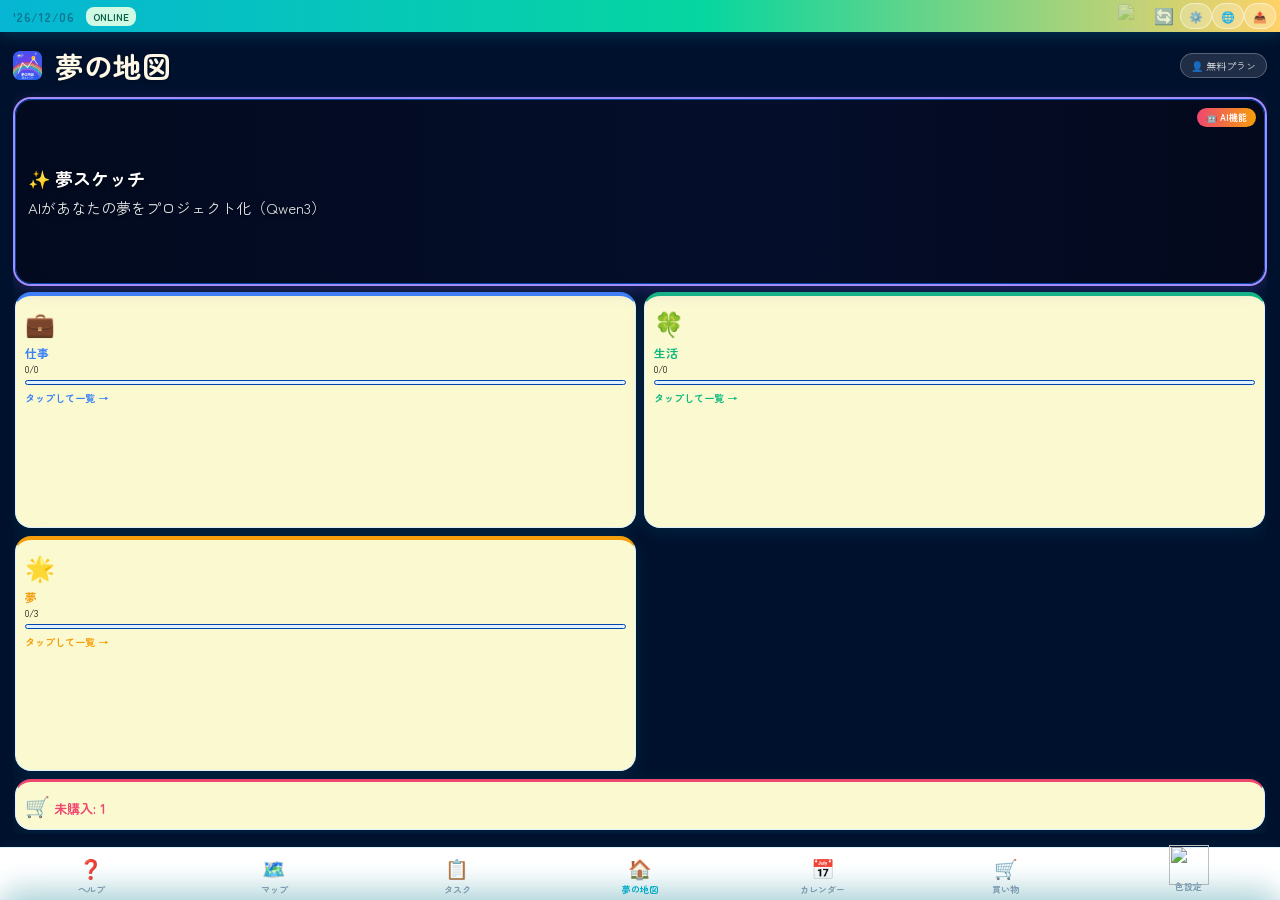
==== index.html @ 833f6352 "fix: モバイルPDF出力の総合修正 1. loadJsPDF: s.onerror=rejectをError付きに修正    → ProgressEvent.messageがundefinedだっ" ====
<!DOCTYPE html>
<html lang="ja">
<head>
<meta charset="UTF-8"/>
<meta name="viewport" content="width=device-width,initial-scale=1.0,viewport-fit=cover"/>
<meta name="theme-color" content="#06B6D4"/>
<meta name="apple-mobile-web-app-capable" content="yes"/>
<meta name="apple-mobile-web-app-status-bar-style" content="black-translucent"/>
<meta name="apple-mobile-web-app-title" content="夢の地図"/>
<meta name="apple-mobile-web-app-status-bar-style" content="black-translucent"/>
<meta name="mobile-web-app-capable" content="yes"/>
<meta name="apple-mobile-web-app-capable" content="yes"/>
<title>夢の地図</title>
<link rel="manifest" href="manifest.json"/>
<link rel="icon" href="data:image/svg+xml,%3Csvg xmlns='http://www.w3.org/2000/svg' viewBox='0 0 100 100'%3E%3Cdefs%3E%3ClinearGradient id='bg' x1='0' y1='0' x2='1' y2='1'%3E%3Cstop offset='0%25' stop-color='%2306B6D4'/%3E%3Cstop offset='50%25' stop-color='%238b5cf6'/%3E%3Cstop offset='100%25' stop-color='%23EF476F'/%3E%3C/linearGradient%3E%3C/defs%3E%3Crect width='100' height='100' rx='22' fill='url(%23bg)'/%3E%3Ctext x='50' y='62' font-size='52' text-anchor='middle'%3E🗺️%3C/text%3E%3C/svg%3E"/>
<link rel="apple-touch-icon" href="icon-192.png"/>
<link rel="preconnect" href="https://fonts.googleapis.com"/>
<link href="https://fonts.googleapis.com/css2?family=Zen+Maru+Gothic:wght@400;500;700&family=Noto+Sans+JP:wght@400;700&family=Noto+Sans:wght@400;700&display=swap" rel="stylesheet"/>
<style>
:root{--sky:#06B6D4;--leaf:#06D6A0;--rose:#EF476F;--ink:#1a1a2e;--gold:#f59e0b;--purple:#8b5cf6;--r:16px;--sh:0 4px 20px rgba(6,182,212,0.12);--st:env(safe-area-inset-top,0px);--sb:env(safe-area-inset-bottom,0px);}
*{box-sizing:border-box;margin:0;padding:0;-webkit-tap-highlight-color:transparent;}
html,body{height:100%;overflow:hidden;}
body{font-family:'Zen Maru Gothic','Noto Sans JP','Noto Sans',sans-serif;background:#00112D;color:var(--ink);}
#app{display:flex;flex-direction:column;height:100dvh;min-height:0;position:relative;}
/* 120%ズーム・APK WebView対応: フォールバック */
@supports not (height: 100dvh){#app{height:100vh;}}

/* ─ Header ─ */
.hdr{background:linear-gradient(90deg,#06B6D4,#06D6A0 55%,#FFD166);padding:calc(var(--st)+8px) 10px 8px;display:flex;align-items:center;gap:6px;box-shadow:0 2px 16px rgba(6,182,212,0.25);flex-shrink:0;z-index:50;}
.hdr-logo{font-size:17px;font-weight:700;color:white;letter-spacing:1px;flex:1;margin-left:10px;}
.hdr-btn{background:rgba(255,255,255,0.25);border:1.5px solid rgba(255,255,255,0.5);color:white;border-radius:18px;padding:4px 8px;font-size:11px;cursor:pointer;font-family:inherit;font-weight:700;}
.hdr-spc{width:36px;flex-shrink:0;}

/* ─ Body / Nav ─ */
.body{flex:1;overflow:hidden;-webkit-overflow-scrolling:touch;padding-bottom:0;min-height:0;position:relative;background:#00112D;}
.sec{transition:transform 0.8s cubic-bezier(0.4,0,0.2,1),opacity 0.8s ease;}
.sec.slide-left{transform:translateX(-100%);opacity:0;pointer-events:none;}
.sec.slide-right{transform:translateX(100%);opacity:0;pointer-events:none;}
.sec.slide-in-left{transform:translateX(100%);opacity:0;}
.sec.slide-in-right{transform:translateX(-100%);opacity:0;}
/* ボトムナビ: flex子要素として配置（fixed不使用） */
.bnav{display:flex;background:white;border-top:1.5px solid #e0f2fe;padding-bottom:var(--sb);flex-shrink:0;box-shadow:0 -2px 12px rgba(6,182,212,0.08);z-index:100;position:relative;pointer-events:auto;}
.nb{flex:1;display:flex;flex-direction:column;align-items:center;padding:6px 2px 4px;gap:2px;background:none;border:none;cursor:pointer;font-family:inherit;color:#94a3b8;font-size:9px;font-weight:600;-webkit-tap-highlight-color:rgba(6,182,212,0.15);touch-action:manipulation;}
.nb .ico{font-size:19px;} .nb.active{color:#06B6D4;}

/* ─ Sections ─ */
.sec{padding:13px;display:block;position:absolute;top:0;left:0;right:0;bottom:0;opacity:0;pointer-events:none;transform:translateX(100%);transition:transform 0.4s ease,opacity 0.4s ease;overflow-y:auto;-webkit-overflow-scrolling:touch;box-sizing:border-box;background:transparent;} .sec.active{opacity:1;pointer-events:auto;transform:translateX(0);}
#sec-home{overflow-x:hidden;overflow-y:hidden;display:flex;flex-direction:column;}
.sec-t{font-size:16px;font-weight:700;color:#FFF8E7;margin-bottom:3px;display:flex;align-items:center;gap:7px;text-shadow:0 1px 3px rgba(0,0,0,0.3);}

/* ─ Cards / Inputs / Buttons ─ */
.card{background:#fbf8d0;border-radius:var(--r);box-shadow:var(--sh);padding:12px;border:1.5px solid #e0f2fe;margin-bottom:11px;}
.ct{font-size:12px;font-weight:700;color:#0e7490;margin-bottom:8px;display:flex;align-items:center;justify-content:space-between;gap:5px;}
.inp{width:100%;border:1.5px solid #bae6fd;border-radius:10px;padding:10px 12px;font-family:inherit;font-size:14px;color:var(--ink);background:#faf8d0;outline:none;transition:border .2s;-webkit-appearance:none;}
.inp:focus{border-color:var(--sky);}
.btn{border:none;border-radius:10px;padding:10px 13px;font-family:inherit;font-size:13px;font-weight:700;cursor:pointer;display:inline-flex;align-items:center;justify-content:center;gap:5px;transition:all .2s;}
.bp{background:linear-gradient(90deg,#06B6D4,#06D6A0);color:white;} .bp:active{opacity:.82;transform:scale(.97);}
.bg{background:#f1f5f9;color:#64748b;} .bd{background:#fee2e2;color:#ef4444;}
.bpu{background:linear-gradient(135deg,#8b5cf6,#ec4899);color:white;}
.bs{padding:6px 10px;font-size:11px;border-radius:8px;} .bw{width:100%;}
.bic{background:none;border:1.5px solid #bae6fd;border-radius:7px;padding:3px 6px;cursor:pointer;font-size:13px;font-family:inherit;}

/* ─ Mic ─ */
.mic{background:linear-gradient(135deg,#EF476F,#f59e0b);color:white;border:none;border-radius:50%;width:41px;height:41px;font-size:18px;cursor:pointer;display:flex;align-items:center;justify-content:center;box-shadow:0 2px 10px rgba(239,71,111,0.3);flex-shrink:0;}
.mic.on{animation:pmic .7s infinite,micring 1.2s infinite;}
@keyframes pmic{0%,100%{transform:scale(1)}50%{transform:scale(1.12)}}
@keyframes micring{0%{box-shadow:0 0 0 0 rgba(239,71,111,0.5)}70%{box-shadow:0 0 0 12px rgba(239,71,111,0)}100%{box-shadow:0 0 0 0 rgba(239,71,111,0)}}
@keyframes iaMicShake{0%{transform:rotate(0deg) scale(1)}15%{transform:rotate(-12deg) scale(1.1)}30%{transform:rotate(10deg) scale(1.15)}45%{transform:rotate(-8deg) scale(1.1)}60%{transform:rotate(6deg) scale(1.05)}75%{transform:rotate(-4deg) scale(1.02)}100%{transform:rotate(0deg) scale(1)}}
.ia-mic-on{animation:iaMicShake 0.6s ease-in-out infinite;}
.vh{font-size:10px;color:var(--rose);font-weight:600;margin-top:3px;min-height:14px;}

/* ─ Pills / Task items ─ */
.pill{display:inline-flex;align-items:center;gap:3px;padding:4px 9px;border-radius:18px;font-size:11px;font-weight:700;cursor:pointer;border:2px solid transparent;font-family:inherit;transition:border-color .2s;}
.ti{display:flex;align-items:center;gap:8px;padding:9px 10px;border-radius:11px;margin-bottom:5px;border:1.5px solid transparent;background:#faf8d0;cursor:pointer;}
.ti.di{opacity:.5;} .ti:active{background:#e0f7fa;}
.chk{width:20px;height:20px;border-radius:50%;border:2px solid transparent;background:transparent;display:none;font-size:0;flex-shrink:0;cursor:pointer;transition:all .2s;}
.chk.dn{display:none;}
.tl{flex:1;font-size:13px;} .tl.dn{text-decoration:line-through;color:#9ca3af;}
.tbg{font-size:9px;padding:2px 6px;border-radius:6px;font-weight:700;flex-shrink:0;}
.ch{margin-left:18px;border-left:2px dashed #bae6fd;padding-left:6px;}
.pb{height:5px;background:#e0f2fe;border-radius:3px;overflow:hidden;margin-top:4px;border:0.1px solid #0047AB;box-sizing:border-box;width:100%;}

.pf{height:100%;background:linear-gradient(90deg,#06B6D4,#06D6A0);border-radius:3px;transition:width .5s;}

/* ─ Shopping ─ */
.si{display:flex;align-items:center;gap:8px;padding:7px 0;border-bottom:1px solid #f0f9ff;} .si:last-child{border-bottom:none;}
.sd{text-decoration:line-through;color:#9ca3af;}
.sl{text-decoration:none;font-size:12px;padding:3px 7px;border-radius:7px;border:1.5px solid #bae6fd;color:#06B6D4;background:#f0f9ff;flex-shrink:0;}
.sugg-l{display:flex;flex-wrap:wrap;gap:5px;margin-top:6px;}
.sg{background:#e0f7fa;border:1.5px solid #bae6fd;border-radius:18px;padding:4px 9px;font-size:11px;cursor:pointer;color:#0e7490;font-family:inherit;font-weight:600;}
.sg:active{background:var(--sky);color:white;}

/* ─ Calendar ─ */
.cal-hdr{display:flex;align-items:center;gap:9px;margin-bottom:9px;}
.cal-ml{flex:1;text-align:center;font-weight:700;font-size:15px;color:#0e7490;}
.cal-nv{background:transparent;border:none;border-radius:7px;width:30px;height:30px;font-size:14px;cursor:pointer;}
.cal-wd-r{display:grid;grid-template-columns:repeat(7,1fr);gap:2px;margin-bottom:2px;}
.cal-wd{text-align:center;font-size:10px;font-weight:700;color:#64748b;padding:2px 0;}
.cal-gr{display:grid;grid-template-columns:repeat(7,minmax(0,1fr));gap:2px;}
.cal-c{border-radius:6px;padding:3px 2px;min-height:48px;background:#faf8d0;border:1px solid #4a8fc8;font-size:9px;min-width:0;overflow:hidden;box-sizing:border-box;}
.cal-c.td{border-color:var(--sky);background:#e0f7fa;} .cal-c.ot{opacity:.35;}
.cal-n{font-weight:700;color:#0e7490;margin-bottom:1px;font-size:10px;}
.cal-d{border-radius:3px;padding:1px 2px;font-size:8px;margin-bottom:1px;white-space:nowrap;overflow:hidden;text-overflow:ellipsis;color:white;cursor:pointer;}

/* ─ Home dashboard ─ */
.home-cat-grid{display:grid;grid-template-columns:1fr 1fr;gap:8px;margin-bottom:8px;padding-top:8px;flex:1;min-height:0;}
.home-cat-card{background:#fbf9d0;border-radius:var(--r);box-shadow:var(--sh);padding:9px;border:1.5px solid #e0f2fe;cursor:pointer;transition:all .2s;background-image:url('momishibo.png');background-repeat:no-repeat;background-size:cover;background-position:center center;min-height:0;box-sizing:border-box;overflow:hidden;}
.home-cat-card:active{transform:scale(.97);}
.dream-sketch-card{background:linear-gradient(135deg,#0f172a,#1e1b4b 50%,#0f172a);border:1.5px solid #0047AB;box-shadow:0 0 0 2px #a78bfa,0 4px 18px rgba(139,92,246,0.3);overflow:hidden;position:relative;text-align:left;box-sizing:border-box;grid-column:1/-1;border-radius:var(--r);padding:9px 12px;cursor:pointer;background-image:url('home_AI.png');background-repeat:no-repeat;background-size:100% auto;background-position:center center;min-height:0;}
.dream-sketch-card::before{content:'';position:absolute;inset:0;background:linear-gradient(to right,rgba(5,5,20,0.55) 0%,rgba(10,10,40,0.45) 60%,rgba(5,5,20,0.7) 100%);pointer-events:none;z-index:0;border-radius:var(--r);}
.dream-sketch-badge{position:absolute;top:8px;right:8px;background:linear-gradient(90deg,#EF476F,#f59e0b);color:white;font-size:9px;font-weight:700;padding:3px 9px;border-radius:10px;z-index:2;white-space:nowrap;}

/* ─ Float panels ─ */
.fov{position:fixed;inset:0;z-index:140;background:rgba(0,0,0,0.25);display:none;pointer-events:none;} .fov.open{display:block;pointer-events:auto;}
.fpanel{position:fixed;left:0;right:0;bottom:0;z-index:150;background:white;border-radius:20px 20px 0 0;box-shadow:0 -8px 30px rgba(0,0,0,0.15);max-height:67vh;height:67vh;overflow-y:auto;transform:translateY(100%);transition:transform .3s cubic-bezier(.4,0,.2,1);padding-bottom:var(--sb);pointer-events:none;}
.fpanel.open{transform:translateY(0);pointer-events:auto;}
.fhandle{width:40px;height:4px;background:#e0f2fe;border-radius:2px;margin:10px auto 12px;}
.fhdr{padding:0 14px 10px;display:flex;align-items:center;gap:8px;border-bottom:1px solid #f0f9ff;margin-bottom:8px;}
.fbody{padding:0 14px 14px;}
.fti{display:flex;align-items:center;gap:9px;padding:9px 10px;border-radius:10px;margin-bottom:5px;background:#faf8d0;cursor:pointer;}
.fti:active{background:#e0f7fa;}

/* ─ Mindmap ─ */
.mm-proj-card{background:#fbf9d0;border-radius:14px;box-shadow:var(--sh);padding:13px;border:1.5px solid #e0f2fe;margin-bottom:10px;display:flex;align-items:center;gap:12px;}
.mm-proj-icon{font-size:26px;flex-shrink:0;}
.mm-proj-info{flex:1;min-width:0;}
.mm-proj-title{font-size:13px;font-weight:700;color:#0e7490;overflow:hidden;text-overflow:ellipsis;white-space:nowrap;}
.mm-proj-sub{font-size:10px;color:#64748b;margin-top:2px;}
/* 並び替えハンドル */
.mm-drag-handle{font-size:18px;color:#94a3b8;cursor:grab;flex-shrink:0;padding:4px;touch-action:none;}
.mm-drag-handle:active{cursor:grabbing;}
.mm-proj-card.drag-over{border:2px dashed #06B6D4;background:#e0f7fa;}
/* 達成フォルダ */
.mm-archive-section{background:linear-gradient(135deg,#f0fdf4,#ecfdf5);border:1.5px solid #6ee7b7;border-radius:14px;padding:13px;margin-bottom:10px;}
.mm-archive-title{font-size:13px;font-weight:700;color:#065f46;display:flex;align-items:center;gap:8px;cursor:pointer;margin-bottom:0;}
.mm-archive-list{margin-top:10px;}
.mm-archive-item{display:flex;align-items:center;gap:10px;padding:9px 10px;background:white;border-radius:10px;margin-bottom:6px;border:1px solid #a7f3d0;}
/* マインドマップ フローティングキャンバス */
#mm-float-panel{display:none !important;}
#mm-float-panel.open{display:flex !important;}

/* ─ AI (Dream Sketch) ─ */
.dream-chat{display:flex;flex-direction:column;gap:10px;padding:10px 0;}
.dream-bubble{max-width:85%;padding:10px 13px;border-radius:16px;font-size:13px;line-height:1.6;}
.dream-bubble.ai{background:linear-gradient(135deg,#e0f7fa,#f0f9ff);color:#0e7490;align-self:flex-start;border:1.5px solid #bae6fd;}
.dream-bubble.user{background:linear-gradient(135deg,#8b5cf6,#06B6D4);color:white;align-self:flex-end;}
.dream-typing{display:flex;gap:4px;padding:8px 12px;background:#f0f9ff;border-radius:16px;width:fit-content;}
.dream-dot{width:6px;height:6px;border-radius:50%;background:#06B6D4;animation:dt .8s infinite;}
.dream-dot:nth-child(2){animation-delay:.15s;} .dream-dot:nth-child(3){animation-delay:.3s;}
@keyframes dt{0%,80%,100%{transform:scale(.8);opacity:.5}40%{transform:scale(1.1);opacity:1}}
.dream-choice-grid{display:grid;grid-template-columns:1fr 1fr;gap:7px;margin-top:8px;}
.dream-choice{background:white;border:1.5px solid #bae6fd;border-radius:10px;padding:9px 10px;cursor:pointer;font-size:12px;font-family:inherit;color:#0e7490;font-weight:600;text-align:left;}
.dream-register-btn{background:linear-gradient(135deg,#8b5cf6,#ec4899);color:white;border:none;border-radius:12px;padding:12px;width:100%;font-family:inherit;font-size:14px;font-weight:700;cursor:pointer;margin-top:10px;}

/* ─ Modal ─ */
.ov{position:fixed;inset:0;background:rgba(0,0,0,0.4);z-index:200;display:flex;align-items:flex-end;backdrop-filter:blur(4px);pointer-events:auto;}
.mo{background:white;border-radius:20px 20px 0 0;padding:17px 17px calc(17px + var(--sb));width:100%;max-height:92vh;overflow-y:auto;}
.mot{font-size:15px;font-weight:700;color:#0e7490;margin-bottom:11px;}
.mos{font-size:11px;color:#64748b;margin-bottom:7px;}

/* ─ Cat manager ─ */
.cmi{display:flex;align-items:center;gap:7px;padding:7px 8px;border-radius:9px;background:#faf8d0;border:1.5px solid #e0f2fe;margin-bottom:5px;}
.eg{display:flex;flex-wrap:wrap;gap:4px;margin-top:5px;}
.eo{font-size:18px;cursor:pointer;padding:3px;border-radius:6px;border:2px solid transparent;}
.eo.s{background:#e0f7fa;border-color:#06B6D4;}
.cg{display:flex;flex-wrap:wrap;gap:5px;margin-top:5px;}
.co{width:20px;height:20px;border-radius:50%;cursor:pointer;border:3px solid transparent;transition:all .15s;}
.co.s{border-color:#1a1a2e;transform:scale(1.2);}
.lbs{font-size:11px;color:#64748b;margin-top:5px;margin-bottom:2px;}
.fb{font-size:10px;color:#94a3b8;background:#f0f9ff;padding:2px 6px;border-radius:6px;}
.eb{background:#f0f9ff;border-radius:10px;padding:10px;margin-bottom:6px;margin-left:6px;border:1.5px solid #bae6fd;}
.ab{background:#faf8d0;border-radius:12px;padding:12px;border:1.5px dashed #bae6fd;margin-bottom:12px;}

/* ─ Help / Lang / Transfer ─ */
.help-card{background:white;border-radius:13px;padding:12px;margin-bottom:8px;border:1.5px solid #e0f2fe;box-shadow:var(--sh);}
.help-q{font-weight:700;color:#0e7490;font-size:13px;cursor:pointer;display:flex;justify-content:space-between;align-items:center;gap:8px;}
.help-a{font-size:12px;color:#334155;line-height:1.7;margin-top:7px;display:none;white-space:pre-wrap;}
.help-a.open{display:block;}
.lang-grid{display:grid;grid-template-columns:1fr 1fr;gap:6px;}
.lang-btn{padding:8px;border-radius:9px;border:1.5px solid #e0f2fe;background:#faf8d0;cursor:pointer;font-family:inherit;font-size:11px;font-weight:700;text-align:center;}
.lang-btn.active{background:#e0f7fa;border-color:#06B6D4;color:#0e7490;}
.xfer-section{background:#faf8d0;border:1.5px dashed #bae6fd;border-radius:11px;padding:13px;margin-bottom:11px;}

/* ─ Inner AI ─ */
.inner-ai-card{background:linear-gradient(135deg,#0f172a,#1e1b4b 50%,#0f172a);border:1.5px solid #0047AB;border-radius:var(--r);box-shadow:0 4px 20px rgba(139,92,246,0.2);padding:16px 18px;margin-top:12px;cursor:pointer;position:relative;overflow:hidden;transition:all .2s;background-image:url('home_AI.png');background-repeat:no-repeat;background-size:100% auto;background-position:center center;}
.inner-ai-card::before{content:'';position:absolute;inset:0;background:linear-gradient(to right,rgba(10,10,30,0.15) 0%,rgba(15,18,42,0.4) 50%,rgba(15,23,42,0.75) 80%);pointer-events:none;}
.inner-ai-card::after{content:'';position:absolute;top:-40px;right:-40px;width:130px;height:130px;background:radial-gradient(circle,rgba(167,139,250,0.15),transparent 70%);border-radius:50%;pointer-events:none;}
.inner-ai-card:active{transform:scale(.98);}
.inner-ai-card .ia-label{font-size:10px;font-weight:700;letter-spacing:1.5px;color:#a78bfa;text-transform:uppercase;margin-bottom:6px;position:relative;z-index:1;}
.inner-ai-card .ia-title{font-size:16px;font-weight:700;color:#e2e8f0;margin-bottom:4px;position:relative;z-index:1;}
.inner-ai-card .ia-sub{font-size:12px;color:#ffffff;line-height:1.5;position:relative;z-index:1;}
.inner-ai-card .ia-arrow{position:absolute;right:16px;top:50%;transform:translateY(-50%);font-size:20px;color:#7c3aed;opacity:.7;z-index:1;}
/* Inner AI セクション */
.inner-ai-sec{display:flex;flex-direction:column;height:100%;}
.inner-ai-msgs{flex:1;overflow-y:auto;padding:4px 0 12px;display:flex;flex-direction:column;gap:10px;}
.ia-msg{max-width:82%;padding:10px 13px;border-radius:16px;font-size:13px;line-height:1.6;}
.ia-msg.ai{background:#1e1b4b;color:#e2e8f0;border-bottom-left-radius:4px;align-self:flex-start;}
.ia-msg.user{background:linear-gradient(135deg,#7c3aed,#6d28d9);color:white;border-bottom-right-radius:4px;align-self:flex-end;}
.ia-typing{display:flex;gap:4px;align-items:center;padding:10px 13px;background:#1e1b4b;border-radius:16px;border-bottom-left-radius:4px;width:fit-content;}
.ia-dot{width:6px;height:6px;background:#a78bfa;border-radius:50%;animation:dt .8s ease-in-out infinite;}
.ia-dot:nth-child(2){animation-delay:.16s;} .ia-dot:nth-child(3){animation-delay:.32s;}
.ia-input-row{display:flex;gap:8px;align-items:flex-end;margin-top:8px;}
.ia-textarea{flex:1;background:#1e1b4b;color:#e2e8f0;border:1.5px solid #4c1d95;border-radius:12px;padding:10px 12px;font-size:13px;font-family:inherit;resize:none;min-height:42px;max-height:100px;outline:none;}
.ia-textarea::placeholder{color:#64748b;}
.ia-send{background:linear-gradient(135deg,#7c3aed,#6d28d9);color:white;border:none;border-radius:12px;padding:10px 14px;font-size:17px;cursor:pointer;flex-shrink:0;}
.ia-send:disabled{opacity:.4;cursor:default;}

/* ─ Misc ─ */
.row{display:flex;gap:6px;align-items:center;} .mt8{margin-top:8px;} .lbl{font-size:11px;color:#64748b;margin:5px 0 2px;}
.emp{text-align:center;padding:24px 14px;color:#9ca3af;} .emp-e{font-size:36px;margin-bottom:7px;}
</style>
</head>
<body>
<div id="app">
  <header class="hdr">
    <span id="hdr-date" style="font-size:12px;font-weight:700;color:#0e7490;letter-spacing:0.5px"></span>
    <span id="hdr-status" style="font-size:10px;font-weight:700;padding:2px 7px;border-radius:8px;background:#d1fae5;color:#065f46;margin-left:6px">ONLINE</span>
    <div style="margin-left:auto;display:flex;align-items:center;padding-right:4px">
      <button id="pdf-hdr-btn" onclick="openPdfFloat()" title="PDF" style="background:none;border:none;cursor:pointer;padding:2px 4px;opacity:0.3;pointer-events:none;transition:opacity .2s;display:flex;align-items:center;justify-content:center;" aria-label="PDF">
        <img src="pdf-icon.jpg" style="width:28px;height:28px;object-fit:contain;display:block;">
      </button>
      <button onclick="location.reload(true)" title="更新" style="background:none;border:none;font-size:16px;cursor:pointer;padding:4px 6px;color:rgba(255,255,255,0.7);transition:transform .3s;" onmousedown="this.style.transform='rotate(180deg)'" onmouseup="this.style.transform=''" ontouchstart="this.style.transform='rotate(180deg)'" ontouchend="this.style.transform=''">🔄</button>
      <button class="hdr-btn" onclick="openCatManager()">⚙️</button>
      <button class="hdr-btn" onclick="switchSec('lang')">🌐</button>
      <button class="hdr-btn" onclick="switchSec('transfer')">📤</button>
    </div>
  </header>

  <!-- PDFフロート -->
  <div id="pdf-float" style="display:none;position:fixed;top:52px;right:10px;z-index:300;background:#fff;border-radius:14px;box-shadow:0 4px 24px rgba(0,0,0,0.18);border:1.5px solid #e0f2fe;padding:14px;min-width:200px;">
    <div style="font-size:12px;font-weight:700;color:#0e7490;margin-bottom:10px;display:flex;align-items:center;gap:6px;">📄 PDF</div>
    <button onclick="closePdfFloat();exportMapPDF();" style="width:100%;background:linear-gradient(135deg,#0891b2,#0e7490);color:#fff;border:none;border-radius:10px;padding:10px;font-size:13px;font-weight:700;cursor:pointer;margin-bottom:8px;display:flex;align-items:center;justify-content:center;gap:6px;">📄 <span id="pdf-float-export-lbl">PDF出力</span></button>
    <button onclick="closePdfFloat();importMapPDF();" id="pdf-float-import-btn" style="width:100%;background:#ede9fe;color:#7c3aed;border:1.5px solid #c4b5fd;border-radius:10px;padding:10px;font-size:13px;font-weight:700;cursor:pointer;display:flex;align-items:center;justify-content:center;gap:6px;">📥 <span id="pdf-float-import-lbl">PDFインポート ✨</span></button>
    <input type="file" id="pdf-import-input" accept=".pdf" style="display:none" onchange="onPdfImportSelected(this)">
  </div>
  <!-- PDFフロート背景タップで閉じる -->
  <div id="pdf-float-bg" onclick="closePdfFloat()" style="display:none;position:fixed;inset:0;z-index:299;"></div>

  <div class="body">
    <!-- HOME -->
    <div class="sec active" id="sec-home">
      <div class="sec-t" style="font-size:180%;align-items:center;color:#FFF8E7">
        <img src="icon-192.png" style="width:1em;height:1em;border-radius:22%;vertical-align:middle;margin-right:6px">
        <span id="t-home">夢の地図</span>
        <button id="header-login-btn" onclick="switchSec('help')" style="margin-left:auto;background:rgba(255,255,255,0.12);border:1px solid rgba(255,255,255,0.25);border-radius:20px;color:rgba(255,255,255,0.85);font-size:10px;padding:4px 10px;cursor:pointer;font-family:inherit;white-space:nowrap;flex-shrink:0;">👤 <span id="header-login-lbl">ログイン</span></button>
      </div>
      <div id="home-cnt" style="flex:1;display:flex;flex-direction:column;min-height:0;overflow-y:auto;overflow-x:hidden;padding:2px 2px 4px;"></div>
    </div>

    <!-- TASKS -->
    <div class="sec" id="sec-tasks">
      <div class="sec-t"><span>📋</span><span id="t-tasks">タスク</span></div>
      <div class="card">
        <div class="ct">✨ <span id="t-newtask">新しいタスク</span></div>
        <div class="row"><input class="inp" id="new-task-inp" style="flex:1"/><button class="mic" id="mic-task">🎤</button></div>
        <div class="vh" id="vh-task"></div>
        <div style="display:grid;grid-template-columns:1fr 1fr;gap:6px;margin-top:6px">
          <div><div class="lbl" id="lbl-new-due">📅 <span id="lbl-due-text">期限日</span></div><input class="inp" type="date" id="new-task-due" style="font-size:11px;padding:7px 8px"/></div>
          <div><div class="lbl" id="lbl-new-rep">🔁 <span id="lbl-rep-text">繰り返し</span></div><select class="inp" id="new-task-rep" style="font-size:11px;padding:7px 8px"><option value="none" id="opt-rep-none">繰り返しなし</option><option value="daily" id="opt-rep-daily">毎日</option><option value="weekly" id="opt-rep-weekly">毎週</option><option value="monthly" id="opt-rep-monthly">毎月</option><option value="yearly" id="opt-rep-yearly">毎年</option></select></div>
        </div>
        <div id="cat-new-row" class="mt8" style="display:flex;flex-wrap:wrap;gap:4px"></div>
        <button class="btn bp bw mt8" id="add-task-btn">＋ <span id="t-addtask">タスク追加</span></button>
        <button class="btn mt8" id="ai-task-btn" onclick="onAiTaskBtnClick()" style="background:linear-gradient(135deg,#7c3aed,#6d28d9);color:#fff;border:none;width:100%;margin-top:6px;display:flex;align-items:center;justify-content:center;gap:6px;font-size:12px;padding:9px;opacity:0.4;pointer-events:none;">
          <span>🤖</span><span id="ai-task-btn-lbl">AIに手伝ってもらう</span><span id="ai-task-btn-count" style="background:rgba(255,255,255,0.2);border-radius:20px;padding:1px 8px;font-size:11px;font-weight:700;">5/5</span>
        </button>
      </div>
      <div class="card" style="padding:8px 11px"><div id="filter-row" style="display:flex;flex-wrap:wrap;gap:4px"></div></div>
      <div class="card">
        <div style="font-size:13px;font-weight:700;color:#0e7490;margin-bottom:10px;display:flex;align-items:center;gap:6px;">📋 <span id="t-task-list-label">タスク一覧</span></div>
        <div id="task-list"></div>
      </div>
    </div>

    <!-- MAP (プロジェクト一覧) -->
    <div class="sec" id="sec-map">
      <div class="sec-t"><span>🌐</span><span id="t-map">マインドマップ</span></div>
      <div id="mm-list-area"></div>
    </div>

    <!-- SHOPPING -->
    <div class="sec" id="sec-shop">
      <div class="sec-t"><span>🛒</span><span id="t-shop">お買い物</span></div>
      <div id="shop-cnt"></div>
    </div>

    <!-- CALENDAR -->
    <div class="sec" id="sec-cal">
      <div class="sec-t"><span>📅</span><span id="t-cal">カレンダー</span></div>
      <div class="card">
        <div class="cal-hdr"><button class="cal-nv" id="cal-prev">◀</button><div class="cal-ml" id="cal-lbl"></div><button class="cal-nv" id="cal-next">▶</button></div>
        <div class="cal-wd-r"><div class="cal-wd" style="color:#ef4444" id="wd0">日</div><div class="cal-wd" id="wd1">月</div><div class="cal-wd" id="wd2">火</div><div class="cal-wd" id="wd3">水</div><div class="cal-wd" id="wd4">木</div><div class="cal-wd" id="wd5">金</div><div class="cal-wd" style="color:#3b82f6" id="wd6">土</div></div>
        <div class="cal-gr" id="cal-grid"></div>
      </div>
    </div>

    <!-- HELP -->
    <div class="sec" id="sec-help"><div class="sec-t"><span>❓</span><span id="t-help">ヘルプ</span></div><div id="help-content"></div></div>

    <!-- TRANSFER -->
    <div class="sec" id="sec-transfer">
      <div class="sec-t"><span>📤</span><span id="t-transfer">データ転送</span></div>
      <div class="xfer-section"><div class="ct" id="t-export-title">💾 夢の地図データバックアップ</div><p style="font-size:12px;color:#64748b;margin-bottom:9px" id="t-export-desc">全データをファイルに保存してバックアップできます。</p><button class="btn bp bw" onclick="doExport()" id="t-export-btn">📁 バックアップ保存</button></div>
      <div class="xfer-section"><div class="ct" id="t-import-title">🔄 夢の地図データ復元</div><p style="font-size:12px;color:#64748b;margin-bottom:9px" id="t-import-desc">バックアップファイルを選択してデータを復元します。</p><input type="file" id="import-file" accept=".yume,.json" style="display:none" onchange="doImport(this)"/><button class="btn bp bw" onclick="document.getElementById('import-file').click()" id="t-import-btn">📂 復元ファイルを選択</button><div id="import-msg" style="font-size:12px;margin-top:8px;color:#10b981"></div></div>
    </div>

    <!-- LANG -->
    <div class="sec" id="sec-detail"><div id="sec-detail-body" style="padding-bottom:20px"></div></div>
    <div class="sec" id="sec-lang"><div class="sec-t"><span>🌐</span><span id="t-lang">言語設定</span></div><div class="card"><div class="ct" id="t-lang-select">言語を選択してください</div><div class="lang-grid" id="lang-grid"></div></div></div>
  </div>

  <nav class="bnav">
    <button class="nb" id="nb-help-btn" onclick="switchSec('help')"><span class="ico">❓</span><span id="nb-help-lbl">ヘルプ</span></button>
    <button class="nb" data-s="map"><span class="ico">🗺️</span><span id="nb-map">マップ</span></button>
    <button class="nb" data-s="tasks"><span class="ico">📋</span><span id="nb-tasks">タスク</span></button>
    <button class="nb active" data-s="home"><span class="ico">🏠</span><span id="nb-home">夢の地図</span></button>
    <button class="nb" data-s="cal"><span class="ico">📅</span><span id="nb-cal">カレンダー</span></button>
    <button class="nb" data-s="shop"><span class="ico">🛒</span><span id="nb-shop">買い物</span></button>
    <button class="nb" id="nb-innerai" onclick="openInnerAI()" style="position:relative;gap:0;padding:6.5px 2px 4px;"><span class="ico" style="display:flex;align-items:center;justify-content:center;"><img src="palette.png" style="width:40px;height:40px;object-fit:contain;margin-top:-10px;"></span><span id="nb-color-lbl" style="position:absolute;bottom:7px;left:0;right:0;text-align:center;font-size:9px;font-weight:600;">色設定</span></button>
  </nav>
</div>

<!-- フローティングパネル（カテゴリ一覧） -->
<div class="fov" id="float-overlay" onclick="closeFloat()"></div>
<div class="fpanel" id="float-panel"><div class="fhandle"></div><div class="fhdr" id="float-header"></div><div class="fbody" id="float-body"></div></div>

<!-- タスク詳細フローティング -->
<div class="fov" id="task-float-overlay" onclick="closeTaskFloat()"></div>
<div class="fpanel" id="task-float-panel" style="box-shadow:0 -8px 32px rgba(6,182,212,0.25);border-top:3px solid #06B6D4;">
  <div class="fhandle" style="background:#06B6D4;width:60px;height:5px;margin:10px auto 8px;border-radius:3px;"></div>
  <div style="padding:0 14px 10px;display:flex;align-items:center;justify-content:space-between;border-bottom:2px solid #e0f2fe;margin-bottom:8px;background:linear-gradient(90deg,#f0fdff,#fff);">
    <span style="font-size:16px;font-weight:700;color:#0e7490">📋 タスク詳細</span>
    <button class="bic" onclick="closeTaskFloat()">✕</button>
  </div>
  <div style="padding:0 14px 24px;overflow-y:auto;max-height:82vh" id="task-float-body"></div>
</div>

<!-- マインドマップ フローティングキャンバス -->
<!-- INNER AI オーバーレイ -->
<div id="inner-ai-overlay" style="display:none;position:fixed;inset:0;z-index:400;flex-direction:column;overflow:hidden;transition:background 0.8s ease;">
  <!-- ヘッダー -->
  <div style="display:flex;align-items:center;padding:14px 16px 10px;flex-shrink:0;position:relative;z-index:1;">
    <div style="flex:1;">
      <div id="ia-lbl-inner" style="font-size:10px;letter-spacing:3px;color:rgba(255,255,255,0.4);font-weight:600;text-transform:uppercase;">Wallpaper</div>
      <div id="ia-lbl-title" style="font-size:17px;font-weight:700;color:rgba(255,255,255,0.85);margin-top:1px;">壁紙の色設定</div>
    </div>
    <button onclick="closeInnerAI()" style="background:none;border:none;color:rgba(255,255,255,0.4);font-size:22px;cursor:pointer;padding:4px 6px;line-height:1;">✕</button>
  </div>

  <!-- AI発話枠 -->
  <div style="margin:0 14px;flex-shrink:0;position:relative;z-index:1;">
    <div id="ia-bubble" style="min-height:80px;background:rgba(255,255,255,0.08);border:1px solid rgba(255,255,255,0.15);border-radius:18px;padding:16px 20px;position:relative;overflow:hidden;">
      <div style="position:absolute;top:10px;right:14px;font-size:10px;color:rgba(255,255,255,0.2);letter-spacing:2px;">✦ ✦ ✦</div>
      <div id="ia-bubble-text" style="font-size:14px;line-height:1.85;color:rgba(255,255,255,0.9);white-space:pre-wrap;min-height:2em;text-align:center;"></div>
      <div id="ia-typing-dots" style="display:none;gap:5px;align-items:center;height:24px;">
        <div style="width:5px;height:5px;background:rgba(255,255,255,0.6);border-radius:50%;animation:dt .8s ease-in-out infinite;"></div>
        <div style="width:5px;height:5px;background:rgba(255,255,255,0.6);border-radius:50%;animation:dt .8s ease-in-out infinite;animation-delay:.16s;"></div>
        <div style="width:5px;height:5px;background:rgba(255,255,255,0.6);border-radius:50%;animation:dt .8s ease-in-out infinite;animation-delay:.32s;"></div>
      </div>
    </div>
  </div>

  <!-- 色選択パネル（初回のみ表示） -->
  <div id="ia-color-panel" style="margin:10px 14px 0;flex-shrink:0;position:relative;z-index:1;overflow-y:auto;max-height:60vh;">
    <!-- 色玉 -->
    <div style="display:flex;flex-wrap:wrap;gap:10px;justify-content:center;margin-bottom:12px;padding:8px 0;" id="ia-color-balls"></div>
  <!-- テキスト入力（有料のみ）＋GO・OKは全員表示 -->
  <div style="display:flex;gap:8px;align-items:center;margin-bottom:10px;">
    <!-- テキスト入力欄（有料のみ表示） -->
    <div id="ia-color-input-row" style="display:flex;gap:8px;align-items:center;flex:1;min-width:0;">
      <input id="ia-color-input" type="text" placeholder="例：空色、深海、サーモンピンク…" style="flex:1;min-width:0;background:rgba(255,255,255,0.08);color:rgba(255,255,255,0.9);border:1px solid rgba(255,255,255,0.2);border-radius:12px;padding:9px 13px;font-size:13px;font-family:inherit;outline:none;">
      <button onclick="iaMic('ia-color-input')" id="ia-mic-color" style="background:rgba(255,255,255,0.1);color:rgba(255,255,255,0.7);border:1px solid rgba(255,255,255,0.2);border-radius:12px;padding:9px 11px;font-size:15px;cursor:pointer;flex-shrink:0;">🎤</button>
    </div>
    <!-- ロック表示（無料のみ） -->
    <div id="ia-color-lock" style="display:none;flex:1;min-width:0;background:rgba(0,0,0,0.25);border:1px solid rgba(255,255,255,0.15);border-radius:12px;padding:8px 10px;font-size:10px;color:rgba(255,255,255,0.55);text-align:center;cursor:pointer;line-height:1.5;" onclick="iaShowLockMsg()">
      🔒 <span id="ia-lock-msg-short">AI入力は有料機能</span>
    </div>
    <!-- GO・OK（全員表示） -->
    <button onclick="iaApplyColorInput()" style="background:rgba(255,255,255,0.15);color:white;border:1px solid rgba(255,255,255,0.3);border-radius:12px;padding:9px 16px;font-size:13px;font-weight:700;cursor:pointer;flex-shrink:0;">GO</button>
    <button onclick="iaConfirmColor()" id="ia-ok-btn" style="background:rgba(100,220,100,0.2);color:rgba(180,255,180,0.95);border:1.5px solid rgba(100,220,100,0.4);border-radius:12px;padding:9px 16px;font-size:13px;font-weight:700;cursor:pointer;flex-shrink:0;">OK</button>
  </div>
    <!-- RGBスライダー -->
    <div style="background:rgba(0,0,0,0.2);border-radius:14px;padding:12px 14px;border:1px solid rgba(255,255,255,0.1);">
      <div style="display:flex;align-items:center;gap:8px;margin-bottom:6px;">
        <!-- カラープレビュー -->
        <div id="ia-rgb-preview" style="width:40px;height:40px;border-radius:50%;flex-shrink:0;border:2px solid rgba(255,255,255,0.4);box-shadow:0 2px 8px rgba(0,0,0,0.3);background:#00112D;transition:background .05s;"></div>
        <div style="flex:1;">
          <div id="ia-rgb-lbl" style="font-size:9px;color:rgba(255,255,255,0.4);letter-spacing:1px;margin-bottom:2px;">RGB カラー調整</div>
          <div id="ia-rgb-hex" style="font-size:11px;color:rgba(255,255,255,0.6);font-family:monospace;">#0047AB</div>
        </div>
      </div>
      <!-- R -->
      <div style="display:flex;align-items:center;gap:8px;margin-bottom:14px;">
        <span style="font-size:10px;font-weight:700;color:#ff6b6b;width:10px;">R</span>
        <input type="range" id="ia-r" min="0" max="255" value="0" oninput="iaRgbUpdate()" style="flex:1;height:6px;accent-color:#ff6b6b;cursor:pointer;">
        <span id="ia-r-val" style="font-size:10px;color:rgba(255,255,255,0.5);width:24px;text-align:right;">0</span>
      </div>
      <!-- G -->
      <div style="display:flex;align-items:center;gap:8px;margin-bottom:14px;">
        <span style="font-size:10px;font-weight:700;color:#6bff6b;width:10px;">G</span>
        <input type="range" id="ia-g" min="0" max="255" value="71" oninput="iaRgbUpdate()" style="flex:1;height:6px;accent-color:#6bff6b;cursor:pointer;">
        <span id="ia-g-val" style="font-size:10px;color:rgba(255,255,255,0.5);width:24px;text-align:right;">71</span>
      </div>
      <!-- B -->
      <div style="display:flex;align-items:center;gap:8px;">
        <span style="font-size:10px;font-weight:700;color:#6b9fff;width:10px;">B</span>
        <input type="range" id="ia-b" min="0" max="255" value="171" oninput="iaRgbUpdate()" style="flex:1;height:6px;accent-color:#6b9fff;cursor:pointer;">
        <span id="ia-b-val" style="font-size:10px;color:rgba(255,255,255,0.5);width:24px;text-align:right;">171</span>
      </div>
    </div>
  </div>

  <!-- ユーザー回答欄（色選択後に表示） -->
  <div id="ia-chat-panel" style="display:none;margin:10px 14px 0;flex-shrink:0;position:relative;z-index:1;">
    <div id="ia-lbl-words" style="font-size:10px;color:rgba(255,255,255,0.4);letter-spacing:1px;margin-bottom:5px;">― あなたの言葉 ―</div>
    <div style="display:flex;gap:8px;align-items:flex-end;">
      <textarea id="ia-input" rows="2" style="flex:1;background:rgba(255,255,255,0.08);color:rgba(255,255,255,0.9);border:1px solid rgba(255,255,255,0.2);border-radius:14px;padding:11px 14px;font-size:14px;font-family:inherit;resize:none;min-height:52px;max-height:110px;outline:none;line-height:1.6;text-align:left;" placeholder="思っていることを、そのまま…"></textarea>
      <button onclick="iaMic('ia-input')" id="ia-mic-input" style="background:rgba(255,255,255,0.1);color:rgba(255,255,255,0.7);border:1px solid rgba(255,255,255,0.2);border-radius:14px;padding:11px 12px;font-size:15px;cursor:pointer;flex-shrink:0;line-height:1;">🎤</button>
      <button id="ia-send-btn" onclick="iaSend()" style="background:rgba(255,255,255,0.15);color:white;border:1px solid rgba(255,255,255,0.3);border-radius:14px;padding:12px 15px;font-size:18px;cursor:pointer;flex-shrink:0;line-height:1;">↑</button>
      <button id="ia-cancel-btn" onclick="iaCancel()" style="display:none;background:rgba(255,80,80,0.2);color:rgba(255,200,200,0.95);border:1.5px solid rgba(255,120,120,0.5);border-radius:14px;padding:12px 13px;font-size:15px;font-weight:700;cursor:pointer;flex-shrink:0;line-height:1;">✕</button>
    </div>
    <!-- 今日はここまでにするボタン -->
    <div style="text-align:center;margin-top:10px;">
      <button onclick="iaFinish()" style="background:none;border:none;color:rgba(255,255,255,0.35);font-size:11px;cursor:pointer;letter-spacing:0.5px;padding:4px 8px;border-bottom:1px solid rgba(255,255,255,0.2);">今日はここまでにする</button>
    </div>
  </div>

  <!-- プロジェクト追加欄 -->
  <div id="ia-proj-panel" style="display:none;margin:10px 14px 0;flex-shrink:0;position:relative;z-index:1;">
    <div style="border:1px dashed rgba(255,255,255,0.2);border-radius:16px;padding:12px 14px;">
      <div id="ia-lbl-proj" style="font-size:10px;color:rgba(255,255,255,0.4);letter-spacing:1px;margin-bottom:7px;">― プロジェクトに残す ―</div>
      <div style="display:flex;gap:8px;align-items:center;">
        <input id="ia-proj-input" type="text" style="flex:1;background:rgba(255,255,255,0.06);color:rgba(255,255,255,0.9);border:1px solid rgba(255,255,255,0.15);border-radius:10px;padding:9px 12px;font-size:13px;font-family:inherit;outline:none;text-align:right;" placeholder="ここに夢やアイデアを…">
        <button onclick="iaMic('ia-proj-input')" id="ia-mic-proj" style="background:rgba(255,255,255,0.1);color:rgba(255,255,255,0.7);border:1px solid rgba(255,255,255,0.2);border-radius:10px;padding:9px 10px;font-size:15px;cursor:pointer;flex-shrink:0;line-height:1;">🎤</button>
        <button onclick="iaAddProject()" style="background:rgba(255,255,255,0.15);color:white;border:1px solid rgba(255,255,255,0.3);border-radius:10px;padding:9px 13px;font-size:12px;font-weight:700;cursor:pointer;white-space:nowrap;flex-shrink:0;">＋ 追加</button>
      </div>
      <div id="ia-proj-added" style="display:none;margin-top:7px;font-size:11px;color:#86efac;text-align:center;">✅ プロジェクトに追加しました</div>
    </div>
  </div>

  <div style="flex:1;"></div>
  <div style="height:calc(10px + env(safe-area-inset-bottom));flex-shrink:0;"></div>
</div>

<div id="mm-float-overlay" style="display:none;position:fixed;inset:0;z-index:300;background:rgba(0,0,0,0.6);" onclick="if(event.target===this)closeMmFloat()"></div>
<div id="mm-float-panel" style="position:fixed;inset:0;z-index:301;background:#faf8d0;flex-direction:column;">
  <div id="mm-float-header" style="display:flex;align-items:center;gap:8px;padding:10px 14px;background:linear-gradient(90deg,#06B6D4,#06D6A0 55%,#FFD166);flex-shrink:0;">
    <button id="mm-back-btn" onclick="mmGoBack()" style="display:none;background:rgba(255,255,255,0.25);border:1.5px solid rgba(255,255,255,0.6);color:white;border-radius:50%;width:32px;height:32px;font-size:16px;cursor:pointer;flex-shrink:0;">◀</button>
    <div style="flex:1;overflow:hidden;">
      <div id="mm-layer-label" style="font-size:9px;color:rgba(255,255,255,0.8);font-weight:600;letter-spacing:1px;"></div>
      <span id="mm-float-title" style="font-size:14px;font-weight:700;color:white;display:block;overflow:hidden;text-overflow:ellipsis;white-space:nowrap;"></span>
    </div>
    <select id="mm-layout-sel" style="font-size:11px;border:none;border-radius:8px;padding:3px 6px;background:rgba(255,255,255,0.9);color:#0e7490;font-family:inherit;cursor:pointer;" onchange="changeMmLayout(this.value)">
      <option value="tree">🌳 ツリー型</option>
      <option value="org">🏢 組織図型</option>
      <option value="logic">🔷 ロジックツリー</option>
      <option value="radial">🌐 放射状</option>
    </select>
    <button id="mm-close-btn" onclick="closeMmFloat()" style="background:rgba(255,255,255,0.25);border:1.5px solid rgba(255,255,255,0.6);color:white;border-radius:50%;width:32px;height:32px;font-size:18px;cursor:pointer;display:flex;align-items:center;justify-content:center;">✕</button>
  </div>
  <div id="mm-float-body" style="flex:1;display:flex;align-items:center;justify-content:center;overflow:hidden;padding:8px;">
    <svg id="mm-svg" style="display:block;max-width:100%;max-height:100%;"></svg>
  </div>
  <div style="padding:6px 14px;font-size:10px;color:#64748b;text-align:center;flex-shrink:0;" id="mm-hint-bar">長押しでチェック ／ タップで詳細</div>
</div>

<!-- Modal -->
<div class="ov" id="overlay" style="display:none" onclick="if(event.target===this)hideModal()">
  <div class="mo" id="modal-body"></div>
</div>
<script>
// ============================================================
// 多言語定義（13言語）
// ============================================================
const LANGS={
  ja:{code:'ja',name:'日本語',appName:'夢の地図',speechLang:'ja-JP',
    home:'夢の地図',tasks:'タスク',map:'マップ',shop:'買い物',cal:'カレンダー',help:'ヘルプ',transfer:'データ転送',lang:'言語設定',
    newtask:'新しいタスク',addtask:'タスク追加',catmgr:'カテゴリ管理',suggestLabel:'候補（直近順）：',taskList:'タスク一覧',
    pending:'未購入',bought:'購入済み',noShop:'買い物リストは空です',
    subAdd:'サブタスク追加',dueDate:'期限日',repeat:'繰り返し',
    repeatNone:'繰り返しなし',daily:'毎日',weekly:'毎週',monthly:'毎月',yearly:'毎年',
    done:'✅ 完了にする',undone:'🔄 未完了に戻す',del:'🗑',close:'✕',noTask:'タスクを追加しましょう！',
    exportTitle:'💾 夢の地図データバックアップ',exportDesc:'全データをファイルに保存してバックアップできます。',exportBtn:'📁 バックアップ保存',
    importTitle:'🔄 夢の地図データ復元',importDesc:'バックアップファイルを選択して復元します。',importBtn:'📂 復元ファイル選択',
    importOk:'✅ インポート完了！',importErr:'❌ 読み込み失敗。',langSelect:'言語を選択してください',
    micOn:'● 録音中...',catFixed:'固定',catSave:'💾 保存',catCancel:'キャンセル',catAdd:'＋ 追加',
    catNewPh:'カテゴリ名',catEmojiL:'絵文字：',catColorL:'カラー：',catPreview:'プレビュー：',
    tapToList:'タップして一覧 →',tapToStart:'✨ タップして始める →',
    apiKeySet:'✅ 暗号化して保存済み',apiKeyNotSet:'未設定（デモ）',
    sketchTagline:'AIがあなたの夢をプロジェクト化（Qwen3）',sketchBadge:'🤖 AI機能',
    innerAITitle:'今の心の色、おしえてください',innerAISub:'あなたの言葉を、静かに受け取ります。',
    wallpaperTitle:'壁紙の色設定',rgbLabel:'RGB カラー調整',
    iaBubbleMsg:'今のあなたの心の色は？\n心の色にあわせて壁紙を設定しましょう。',
    colorInputPh:'例：空色、深海、サーモンピンク…',colorSetting:'色設定',
    shopOtherPh:'その他（自由に記載ください）',memoPh:'メモを入力…',memoTitle:'メモ',
    dreamSketchTitle:'✨ 夢スケッチ',dreamSketchIntro:'あなたの興味や夢について教えてください！',
    dreamRegisterBtn:'🚀 プロジェクトとして登録',dreamRegistered:'✅ タスクに登録しました！',
    archiveTitle:'🏆 プロジェクト達成フォルダ',archiveEmpty:'達成プロジェクトはまだありません',
    archiveMove:'達成フォルダへ移動',archiveRestore:'アクティブに戻す',archiveDelete:'完全削除',
    mapItems:'件',mapDone:'完了',archiveAchievedAt:'達成',archiveTaskCount:'タスク',archiveMoveConfirm:'を達成フォルダに移動しますか？',
    colorLockShort:'AI入力は有料機能',colorLockMsg:'より多くの方にAIを利用いただくために\n有料登録後のご利用となります。\nスライダー又は色玉をご利用ください。',
    aiHelpBtn:'AIに手伝ってもらう',
    mapOrder:'並び替え',
    weekdays:['日','月','火','水','木','金','土'],
    repeatNone:'繰り返しなし',
    defCats:[
      {id:'work',label:'仕事',icon:'💼',color:'#3b82f6'},
      {id:'life',label:'生活',icon:'🍀',color:'#10b981'},
      {id:'dream',label:'夢',icon:'🌟',color:'#f59e0b'},
      {id:'sketch',label:'夢スケッチ',icon:'✨',color:'#8b5cf6',isSketch:true},
    ],
    helpQA:[
      {q:'タスクの追加方法は？',a:'「タスク」画面でタスク名を入力し追加ボタンを押します。マイク🎤で音声入力も可能です。'},
      {q:'マインドマップの使い方',a:'「マップ」画面でプロジェクトをタップするとマインドマップが開きます。ノードをタップするとタスク詳細へ。長押しで階層ドリルダウン（サブが2つ以上）またはチェック（単独・末端）できます。'},
      {q:'マインドマップの階層について',a:'第1階層：プロジェクト（クリーム）→第2階層：方針設定（薄紫）→第3階層：作業群（薄緑）→第4階層：具体的行動（薄オレンジ）→第5階層：すぐに取りかかる（薄藍）。◀ボタンで1つ上の階層に戻ります。'},
      {q:'タスクの完了処理について',a:'サブタスクが複数ある場合、全サブタスクが完了すると自動的に上位タスクも完了になります。単独サブタスクや末端タスクは長押しで完了チェックできます。'},
      {q:'AI機能（夢スケッチ）について',a:'Cloudflare Workers AI経由でQwen3を使用します。APIキーはWorkerのSecret（環境変数）に安全に保管されており、アプリ内やGitHubには存在しません。'},
      {q:'プロジェクト達成フォルダとは？',a:'マップ画面でプロジェクトを長押し→「達成フォルダへ」で移動できます。達成フォルダ内では保存継続や完全削除が可能です。'},
      {q:'マインドマップの並び替えは？',a:'マップ画面の各プロジェクトカードの左端「☰」ハンドルをドラッグして上下に並び替えできます。'},
      {q:'フッターのナビゲーションについて',a:'左から：ヘルプ→マップ→タスク→ホーム（夢の地図）→カレンダー→買い物→色設定の順です。'},
      {q:'データを別のデバイスに移すには？',a:'「📤」ボタンからデータ転送画面を開き、ファイルを保存してクラウドやメールで共有できます。'},
      {q:'このアプリについて',a:'タスク管理・階層マインドマップ・買い物リスト・カレンダー・内的対話AIを一体化したPWAアプリです。'},
    ],
  },
  en:{code:'en',name:'English',appName:'Dream Map',speechLang:'en-US',
    home:'Home',tasks:'Tasks',map:'Map',shop:'Shopping',cal:'History',help:'Help',transfer:'Transfer',lang:'Language',
    newtask:'New Task',addtask:'Add Task',catmgr:'Categories',suggestLabel:'Recent suggestions:',taskList:'Task List',
    pending:'Pending',bought:'Purchased',noShop:'Shopping list is empty',
    subAdd:'Add Subtask',dueDate:'Due Date',repeat:'Repeat',
    repeatNone:'No repeat',daily:'Daily',weekly:'Weekly',monthly:'Monthly',yearly:'Yearly',
    done:'✅ Done',undone:'🔄 Undo',del:'🗑',close:'✕',noTask:'Add a task!',
    exportTitle:'💾 Data Backup',exportDesc:'Save all data as a backup file.',exportBtn:'📁 Save Backup',
    importTitle:'🔄 Data Restore',importDesc:'Select a backup file to restore.',importBtn:'📂 Select Restore File',
    importOk:'✅ Import successful!',importErr:'❌ Could not read file.',langSelect:'Select Language',
    micOn:'● Recording...',catFixed:'Fixed',catSave:'💾 Save',catCancel:'Cancel',catAdd:'＋ Add',
    catNewPh:'Category name',catEmojiL:'Emoji:',catColorL:'Color:',catPreview:'Preview:',
    tapToList:'Tap to view →',tapToStart:'✨ Tap to start →',
    apiKeySet:'✅ Encrypted & saved',apiKeyNotSet:'Not set (demo)',
    sketchTagline:'AI turns your dreams into projects (Qwen3)',sketchBadge:'🤖 AI',
    innerAITitle:'What color is your heart right now?',innerAISub:'Your words are quietly received.',
    wallpaperTitle:'Wallpaper Color',rgbLabel:'RGB Color Adjust',
    iaBubbleMsg:'What color is your heart now?\nSet your wallpaper to match your heart.',
    colorInputPh:'e.g. sky blue, deep sea, salmon pink…',colorSetting:'Color',
    shopOtherPh:'Other (free text)',memoPh:'Enter memo…',memoTitle:'Memo',
    dreamRegisterBtn:'🚀 Register as Project',dreamRegistered:'✅ Added to tasks!',
    archiveTitle:'🏆 Achieved Projects',archiveEmpty:'No achieved projects yet',
    archiveMove:'Move to Archive',archiveRestore:'Restore Active',archiveDelete:'Delete Permanently',
    mapItems:' items',mapDone:' done',archiveAchievedAt:'Achieved',archiveTaskCount:'tasks',archiveMoveConfirm:' — move to archive?',
    colorLockShort:'AI input: paid only',colorLockMsg:'AI color input is available for paid users.\nPlease use the slider or color buttons.',
    iaBubbleMsg:"What color is your heart right now?\nLet's set the wallpaper to match your mood.",
    aiHelpBtn:'Get AI Help',
    mapOrder:'Reorder',
    weekdays:['Sun','Mon','Tue','Wed','Thu','Fri','Sat'],
    defCats:[
      {id:'work',label:'Work',icon:'💼',color:'#3b82f6'},
      {id:'life',label:'Life',icon:'🍀',color:'#10b981'},
      {id:'dream',label:'Dream',icon:'🌟',color:'#f59e0b'},
      {id:'sketch',label:'Dream Sketch',icon:'✨',color:'#8b5cf6',isSketch:true},
    ],
    helpQA:[
      {q:'How to add a task?',a:'Go to Tasks, type a name and tap Add. Use 🎤 for voice.'},
      {q:"About AI (Dream Sketch)",a:"Uses Qwen3 (@cf/qwen/qwen3-30b-a3b-fp8) via Cloudflare Workers AI.\nAPI key is stored securely in Worker Secrets — never in the app or GitHub."},
      {q:'What is the Archive folder?',a:'Long-press a project card in Map → move to archive. In the archive you can restore or permanently delete.'},
      {q:'How to reorder maps?',a:'Drag the ☰ handle on the left of each project card up or down.'},
      {q:'How to transfer data?',a:'Tap 📤, save the file and share via cloud or email.'},
      {q:'About this app',a:'A PWA integrating task management, mind mapping, and shopping lists.'},
    ],
  },
  zh:{code:'zh',name:'中文',appName:'梦想地图',speechLang:'zh-CN',home:'首页',tasks:'任务',map:'思维导图',shop:'购物',cal:'历史',help:'帮助',transfer:'数据迁移',lang:'语言',newtask:'新任务',addtask:'添加',catmgr:'管理分类',suggestLabel:'最近建议：',taskList:'任务列表',pending:'未购买',bought:'已购买',noShop:'购物列表为空',subAdd:'添加子任务',dueDate:'截止日期',repeat:'重复',repeatNone:'不重复',daily:'每天',weekly:'每周',monthly:'每月',yearly:'每年',done:'✅ 完成',undone:'🔄 撤销',del:'🗑',close:'✕',noTask:'添加任务开始吧！',exportTitle:'📥 导出',exportDesc:'将数据保存为文件共享。',exportBtn:'📁 保存文件',importTitle:'📤 导入',importDesc:'选择保存的文件以恢复数据。',importBtn:'📂 选择文件',importOk:'✅ 导入成功！',importErr:'❌ 无法读取文件。',langSelect:'选择语言',micOn:'● 录音中...',catFixed:'固定',catSave:'💾 保存',catCancel:'取消',catAdd:'＋ 添加',catNewPh:'分类名称',catEmojiL:'表情：',catColorL:'颜色：',catPreview:'预览：',tapToList:'点击查看 →',tapToStart:'✨ 点击开始 →',apiKeySet:'✅ 已加密保存',apiKeyNotSet:'未设置（演示）',sketchTagline:'AI将您的梦想变为项目（无需密钥）',sketchBadge:'🤖 AI功能',dreamSketchTitle:'✨ 梦想草图',dreamSketchIntro:'告诉我您的兴趣和梦想！',dreamRegisterBtn:'🚀 注册为项目',dreamRegistered:'✅ 已添加到任务！',archiveTitle:'🏆 已完成项目',archiveEmpty:'暂无已完成项目',archiveMove:'移至归档',archiveRestore:'恢复活跃',archiveDelete:'永久删除',mapItems:'项',mapDone:'完成',archiveAchievedAt:'达成',archiveTaskCount:'任务',archiveMoveConfirm:'，移至归档？',colorLockShort:'AI输入仅限付费',colorLockMsg:'AI颜色输入仅供付费用户使用。\n请使用滑块或颜色按钮。',iaBubbleMsg:'你现在的心情是什么颜色？\n让我们用这个颜色来设置壁纸吧。',mapOrder:'排序',weekdays:['日','一','二','三','四','五','六'],
    wallpaperTitle:'壁纸颜色设置',rgbLabel:'RGB 颜色调整',iaBubbleMsg:'现在你心中的颜色是什么？\n根据心情设置壁纸颜色吧。',colorInputPh:'例：天蓝色、深海、三文鱼粉…',colorSetting:'颜色设置',shopOtherPh:'其他（自由填写）',memoPh:'输入备注…',memoTitle:'备忘录',
    innerAITitle:'现在心中的颜色是？',innerAISub:'静静地接受您的话语。',
    defCats:[{id:'work',label:'工作',icon:'💼',color:'#3b82f6'},{id:'life',label:'生活',icon:'🍀',color:'#10b981'},{id:'dream',label:'梦想',icon:'🌟',color:'#f59e0b'},{id:'sketch',label:'梦想草图',icon:'✨',color:'#8b5cf6',isSketch:true}],helpQA:[{q:'如何添加任务？',a:'进入任务界面，输入名称并点击添加。'},{q:'AI功能如何使用？',a:'梦想草图使用Qwen3通过Cloudflare Workers AI提供。'},{q:'数据如何迁移？',a:'点击📤，保存文件并通过云盘或邮件分享。'}]},
  ko:{code:'ko',name:'한국어',appName:'꿈의 지도',speechLang:'ko-KR',home:'홈',tasks:'할일',map:'마인드맵',shop:'쇼핑',cal:'기록',help:'도움말',transfer:'데이터전송',lang:'언어',newtask:'새 할일',addtask:'추가',catmgr:'카테고리',suggestLabel:'최근 추천:',taskList:'할일 목록',pending:'미구매',bought:'구매완료',noShop:'쇼핑 목록이 비어있습니다',subAdd:'하위작업 추가',dueDate:'마감일',repeat:'반복',repeatNone:'반복 없음',daily:'매일',weekly:'매주',monthly:'매월',yearly:'매년',done:'✅ 완료',undone:'🔄 취소',del:'🗑',close:'✕',noTask:'할일을 추가해보세요!',exportTitle:'📥 내보내기',exportDesc:'파일로 저장하여 공유하세요.',exportBtn:'📁 파일 저장',importTitle:'📤 가져오기',importDesc:'저장된 파일을 선택하세요.',importBtn:'📂 파일 선택',importOk:'✅ 가져오기 완료!',importErr:'❌ 파일을 읽을 수 없습니다.',langSelect:'언어를 선택하세요',micOn:'● 녹음 중...',catFixed:'고정',catSave:'💾 저장',catCancel:'취소',catAdd:'＋ 추가',catNewPh:'카테고리 이름',catEmojiL:'이모지:',catColorL:'색상:',catPreview:'미리보기:',tapToList:'탭하여 목록 →',tapToStart:'✨ 탭하여 시작 →',apiKeySet:'✅ 암호화 저장됨',apiKeyNotSet:'미설정 (데모)',sketchTagline:'AI가 꿈을 프로젝트로 만들어드립니다',sketchBadge:'🤖 AI기능',dreamSketchTitle:'✨ 꿈 스케치',dreamSketchIntro:'관심사와 꿈에 대해 알려주세요!',dreamRegisterBtn:'🚀 프로젝트로 등록',dreamRegistered:'✅ 할일에 추가되었습니다!',archiveTitle:'🏆 달성 프로젝트',archiveEmpty:'달성한 프로젝트가 없습니다',archiveMove:'보관함으로',archiveRestore:'활성으로 복원',archiveDelete:'영구 삭제',mapItems:'건',mapDone:'완료',archiveAchievedAt:'달성',archiveTaskCount:'작업',archiveMoveConfirm:'을 보관함으로 이동?',colorLockShort:'AI 입력은 유료 기능',colorLockMsg:'AI 색상 입력은 유료 사용자 전용입니다.\n슬라이더 또는 색상 버튼을 사용하세요.',iaBubbleMsg:'지금 마음의 색깔은 무엇인가요?\n그 색깔로 배경화면을 설정해 봅시다.',mapOrder:'순서변경',weekdays:['일','월','화','수','목','금','토'],
    wallpaperTitle:'배경화면 색상 설정',rgbLabel:'RGB 색상 조정',iaBubbleMsg:'지금 당신 마음의 색은？\n마음의 색에 맞춰 배경화면을 설정해요.',colorInputPh:'예: 하늘색, 심해, 연어핑크…',colorSetting:'색상 설정',shopOtherPh:'기타 (자유 입력)',memoPh:'메모 입력…',memoTitle:'메모',
    innerAITitle:'지금 마음의 색을 알려주세요',innerAISub:'당신의 말을 조용히 받아들입니다.',
    defCats:[{id:'work',label:'업무',icon:'💼',color:'#3b82f6'},{id:'life',label:'생활',icon:'🍀',color:'#10b981'},{id:'dream',label:'꿈',icon:'🌟',color:'#f59e0b'},{id:'sketch',label:'꿈 스케치',icon:'✨',color:'#8b5cf6',isSketch:true}],helpQA:[{q:'할일을 추가하려면?',a:'할일 화면에서 이름을 입력하고 추가를 누르세요.'},{q:'AI 기능은?',a:'Cloudflare Workers AI를 통해 Qwen3를 사용합니다.'},{q:'데이터를 이전하려면?',a:'📤 버튼을 눌러 파일로 저장한 후 공유하세요.'}]},
  es:{code:'es',name:'Español',appName:'Mapa de Sueños',speechLang:'es-ES',home:'Inicio',tasks:'Tareas',map:'Mapa',shop:'Compras',cal:'Historial',help:'Ayuda',transfer:'Transferir',lang:'Idioma',newtask:'Nueva Tarea',addtask:'Agregar',catmgr:'Categorías',suggestLabel:'Sugerencias:',taskList:'Lista de Tareas',pending:'Pendiente',bought:'Comprado',noShop:'La lista está vacía',subAdd:'Agregar Subtarea',dueDate:'Fecha límite',repeat:'Repetir',repeatNone:'Sin repetición',daily:'Diario',weekly:'Semanal',monthly:'Mensual',yearly:'Anual',done:'✅ Completar',undone:'🔄 Deshacer',del:'🗑',close:'✕',noTask:'¡Agrega una tarea!',exportTitle:'📥 Exportar',exportDesc:'Guarda datos como archivo.',exportBtn:'📁 Guardar',importTitle:'📤 Importar',importDesc:'Selecciona el archivo guardado.',importBtn:'📂 Seleccionar',importOk:'✅ ¡Éxito!',importErr:'❌ Error.',langSelect:'Seleccionar Idioma',micOn:'● Grabando...',catFixed:'Fijo',catSave:'💾 Guardar',catCancel:'Cancelar',catAdd:'＋ Agregar',catNewPh:'Nombre',catEmojiL:'Emoji:',catColorL:'Color:',catPreview:'Vista previa:',tapToList:'Ver lista →',tapToStart:'✨ Empezar →',apiKeySet:'✅ Cifrado',apiKeyNotSet:'No config.',sketchTagline:'IA Qwen3',sketchBadge:'🤖 IA',dreamSketchTitle:'✨ Boceto',dreamSketchIntro:'¡Cuéntame tus intereses!',dreamRegisterBtn:'🚀 Registrar',dreamRegistered:'✅ ¡Agregado!',archiveTitle:'🏆 Logros',archiveEmpty:'Sin proyectos logrados',archiveMove:'Archivar',archiveRestore:'Restaurar',archiveDelete:'Eliminar',mapItems:' ítems',mapDone:' hechas',archiveAchievedAt:'Logrado',archiveTaskCount:'tareas',archiveMoveConfirm:' — ¿mover al archivo?',colorLockShort:'IA: solo pago',colorLockMsg:'La entrada de color IA es para usuarios de pago.\nUse el deslizador o los botones de color.',iaBubbleMsg:'¿De qué color está tu corazón ahora?\nEstablezcamos el fondo con ese color.',mapOrder:'Reordenar',weekdays:['Dom','Lun','Mar','Mié','Jue','Vie','Sáb'],wallpaperTitle:'Color de Fondo',rgbLabel:'Ajuste RGB',iaBubbleMsg:'¿Cuál es el color de tu corazón ahora?\nConfigura el fondo según tu estado.',colorInputPh:'ej. azul cielo, océano…',colorSetting:'Color',shopOtherPh:'Otro (libre)',memoPh:'Escribe una nota…',memoTitle:'Nota',innerAITitle:'¿Cuál es el color de tu corazón?',innerAISub:'Recibimos tus palabras en silencio.',defCats:[{id:'work',label:'Trabajo',icon:'💼',color:'#3b82f6'},{id:'life',label:'Vida',icon:'🍀',color:'#10b981'},{id:'dream',label:'Sueño',icon:'🌟',color:'#f59e0b'},{id:'sketch',label:'Boceto',icon:'✨',color:'#8b5cf6',isSketch:true}],helpQA:[{q:'¿Cómo agregar tarea?',a:'Ve a Tareas, escribe y toca Agregar.'},{q:'¿AI sin clave?',a:'Usa Qwen3 vía Cloudflare Workers AI.'}]},
  pt:{code:'pt',name:'Português',appName:'Mapa dos Sonhos',speechLang:'pt-BR',home:'Início',tasks:'Tarefas',map:'Mapa',shop:'Compras',cal:'Histórico',help:'Ajuda',transfer:'Transferir',lang:'Idioma',newtask:'Nova Tarefa',addtask:'Adicionar',catmgr:'Categorias',suggestLabel:'Sugestões:',taskList:'Lista de Tarefas',pending:'Pendente',bought:'Comprado',noShop:'Lista vazia',subAdd:'Subtarefa',dueDate:'Prazo',repeat:'Repetir',repeatNone:'Sem repetição',daily:'Diário',weekly:'Semanal',monthly:'Mensal',yearly:'Anual',done:'✅ Concluir',undone:'🔄 Desfazer',del:'🗑',close:'✕',noTask:'Adicione uma tarefa!',exportTitle:'📥 Exportar',exportDesc:'Salve dados como arquivo.',exportBtn:'📁 Salvar',importTitle:'📤 Importar',importDesc:'Selecione o arquivo.',importBtn:'📂 Selecionar',importOk:'✅ Concluído!',importErr:'❌ Erro.',langSelect:'Selecionar Idioma',micOn:'● Gravando...',catFixed:'Fixo',catSave:'💾 Salvar',catCancel:'Cancelar',catAdd:'＋ Adicionar',catNewPh:'Nome',catEmojiL:'Emoji:',catColorL:'Cor:',catPreview:'Prévia:',tapToList:'Ver →',tapToStart:'✨ Começar →',apiKeySet:'✅ Criptografado',apiKeyNotSet:'Não config.',sketchTagline:'IA Qwen3',sketchBadge:'🤖 IA',dreamSketchTitle:'✨ Esboço',dreamSketchIntro:'Fale sobre seus sonhos!',dreamRegisterBtn:'🚀 Registrar',dreamRegistered:'✅ Adicionado!',archiveTitle:'🏆 Conquistas',archiveEmpty:'Sem projetos conquistas',archiveMove:'Arquivar',archiveRestore:'Restaurar',archiveDelete:'Excluir',mapItems:' itens',mapDone:' feitas',archiveAchievedAt:'Conquistado',archiveTaskCount:'tarefas',archiveMoveConfirm:' — mover para arquivo?',colorLockShort:'IA: só pago',colorLockMsg:'A entrada de cor IA é para usuários pagos.\nUse o controle deslizante ou os botões de cor.',iaBubbleMsg:'Qual é a cor do seu coração agora?\nVamos definir o papel de parede com essa cor.',mapOrder:'Reordenar',weekdays:['Dom','Seg','Ter','Qua','Qui','Sex','Sáb'],wallpaperTitle:'Cor do Fundo',rgbLabel:'Ajuste RGB',iaBubbleMsg:'Qual a cor do seu coração agora?\nDefina o fundo conforme seu estado.',colorInputPh:'ex. azul céu, oceano…',colorSetting:'Cor',shopOtherPh:'Outro (livre)',memoPh:'Escreva uma nota…',memoTitle:'Nota',innerAITitle:'Qual a cor do seu coração?',innerAISub:'Recebemos suas palavras em silêncio.',defCats:[{id:'work',label:'Trabalho',icon:'💼',color:'#3b82f6'},{id:'life',label:'Vida',icon:'🍀',color:'#10b981'},{id:'dream',label:'Sonho',icon:'🌟',color:'#f59e0b'},{id:'sketch',label:'Esboço',icon:'✨',color:'#8b5cf6',isSketch:true}],helpQA:[{q:'Como adicionar?',a:'Vá em Tarefas, escreva e toque Adicionar.'},{q:'IA sem chave?',a:'Usa Qwen3 via Cloudflare Workers AI.'}]},
  de:{code:'de',name:'Deutsch',appName:'Traumkarte',speechLang:'de-DE',home:'Start',tasks:'Aufgaben',map:'Mindmap',shop:'Einkaufen',cal:'Verlauf',help:'Hilfe',transfer:'Übertragen',lang:'Sprache',newtask:'Neue Aufgabe',addtask:'Hinzufügen',catmgr:'Kategorien',suggestLabel:'Vorschläge:',taskList:'Aufgabenliste',pending:'Ausstehend',bought:'Gekauft',noShop:'Liste leer',subAdd:'Unteraufgabe',dueDate:'Fälligkeit',repeat:'Wiederholen',repeatNone:'Kein',daily:'Täglich',weekly:'Wöchentlich',monthly:'Monatlich',yearly:'Jährlich',done:'✅ Abschließen',undone:'🔄 Rückgängig',del:'🗑',close:'✕',noTask:'Aufgabe hinzufügen!',exportTitle:'📥 Exportieren',exportDesc:'Daten als Datei speichern.',exportBtn:'📁 Speichern',importTitle:'📤 Importieren',importDesc:'Gespeicherte Datei auswählen.',importBtn:'📂 Auswählen',importOk:'✅ Erfolgreich!',importErr:'❌ Fehler.',langSelect:'Sprache wählen',micOn:'● Aufnahme...',catFixed:'Fest',catSave:'💾 Speichern',catCancel:'Abbrechen',catAdd:'＋ Hinzufügen',catNewPh:'Name',catEmojiL:'Emoji:',catColorL:'Farbe:',catPreview:'Vorschau:',tapToList:'Liste →',tapToStart:'✨ Starten →',apiKeySet:'✅ Verschlüsselt',apiKeyNotSet:'Nicht gesetzt',sketchTagline:'KI Qwen3',sketchBadge:'🤖 KI',dreamSketchTitle:'✨ Traumskizze',dreamSketchIntro:'Erzähl von deinen Träumen!',dreamRegisterBtn:'🚀 Registrieren',dreamRegistered:'✅ Hinzugefügt!',archiveTitle:'🏆 Erreichte Projekte',archiveEmpty:'Keine erreichten Projekte',archiveMove:'Archivieren',archiveRestore:'Wiederherstellen',archiveDelete:'Löschen',mapItems:' Eintr.',mapDone:' erled.',archiveAchievedAt:'Erreicht',archiveTaskCount:'Aufgaben',archiveMoveConfirm:' — archivieren?',colorLockShort:'KI-Eingabe: kostenpflichtig',colorLockMsg:'KI-Farbeingabe ist nur für zahlende Nutzer.\nBitte Schieberegler oder Farbbuttons verwenden.',iaBubbleMsg:'Welche Farbe hat dein Herz gerade?\nLass uns das Hintergrundbild passend einstellen.',mapOrder:'Sortieren',weekdays:['So','Mo','Di','Mi','Do','Fr','Sa'],wallpaperTitle:'Hintergrundfarbe',rgbLabel:'RGB Anpassung',iaBubbleMsg:'Welche Farbe hat dein Herz gerade?\nStelle den Hintergrund passend ein.',colorInputPh:'z.B. Himmelblau, Ozean…',colorSetting:'Farbe',shopOtherPh:'Sonstiges (frei)',memoPh:'Notiz eingeben…',memoTitle:'Notiz',innerAITitle:'Welche Farbe hat dein Herz?',innerAISub:'Wir empfangen deine Worte still.',defCats:[{id:'work',label:'Arbeit',icon:'💼',color:'#3b82f6'},{id:'life',label:'Leben',icon:'🍀',color:'#10b981'},{id:'dream',label:'Traum',icon:'🌟',color:'#f59e0b'},{id:'sketch',label:'Traumskizze',icon:'✨',color:'#8b5cf6',isSketch:true}],helpQA:[{q:'Aufgabe hinzufügen?',a:'Gehe zu Aufgaben, gib einen Namen ein.'},{q:'KI ohne Schlüssel?',a:'Nutzt Qwen3 via Cloudflare Workers AI.'}]},
  ar:{code:'ar',name:'العربية',appName:'خريطة الأحلام',speechLang:'ar-SA',home:'الرئيسية',tasks:'المهام',map:'خريطة',shop:'تسوق',cal:'السجل',help:'مساعدة',transfer:'نقل',lang:'اللغة',newtask:'مهمة جديدة',addtask:'إضافة',catmgr:'الفئات',suggestLabel:'اقتراحات:',taskList:'قائمة المهام',pending:'معلق',bought:'تم الشراء',noShop:'القائمة فارغة',subAdd:'مهمة فرعية',dueDate:'الاستحقاق',repeat:'تكرار',repeatNone:'لا',daily:'يومياً',weekly:'أسبوعياً',monthly:'شهرياً',yearly:'سنوياً',done:'✅ إنجاز',undone:'🔄 إلغاء',del:'🗑',close:'✕',noTask:'أضف مهمة!',exportTitle:'📥 تصدير',exportDesc:'احفظ البيانات كملف.',exportBtn:'📁 حفظ',importTitle:'📤 استيراد',importDesc:'اختر الملف المحفوظ.',importBtn:'📂 اختر',importOk:'✅ تم!',importErr:'❌ خطأ.',langSelect:'اختر اللغة',micOn:'● تسجيل...',catFixed:'ثابت',catSave:'💾 حفظ',catCancel:'إلغاء',catAdd:'＋ إضافة',catNewPh:'الاسم',catEmojiL:'رمز:',catColorL:'لون:',catPreview:'معاينة:',tapToList:'القائمة →',tapToStart:'✨ ابدأ →',apiKeySet:'✅ مشفر',apiKeyNotSet:'غير مضبوط',sketchTagline:'ذكاء Qwen3',sketchBadge:'🤖 ذكاء',dreamSketchTitle:'✨ رسم الحلم',dreamSketchIntro:'أخبرني عن أحلامك!',dreamRegisterBtn:'🚀 تسجيل',dreamRegistered:'✅ تمت الإضافة!',archiveTitle:'🏆 المشاريع المنجزة',archiveEmpty:'لا توجد مشاريع منجزة',archiveMove:'للأرشيف',archiveRestore:'استعادة',archiveDelete:'حذف',mapItems:' عناصر',mapDone:' منجز',archiveAchievedAt:'أُنجز',archiveTaskCount:'مهام',archiveMoveConfirm:' — نقل للأرشيف؟',colorLockShort:'إدخال AI مدفوع فقط',colorLockMsg:'إدخال الألوان بالذكاء الاصطناعي للمستخدمين المدفوعين فقط.\nاستخدم شريط التمرير أو أزرار الألوان.',iaBubbleMsg:'ما لون قلبك الآن؟\nلنضبط خلفية الشاشة لتناسب مزاجك.',mapOrder:'ترتيب',weekdays:['أح','إث','ثل','أر','خم','جم','سب'],wallpaperTitle:'لون الخلفية',rgbLabel:'ضبط RGB',iaBubbleMsg:'ما لون قلبك الآن؟\nاضبط الخلفية حسب حالتك.',colorInputPh:'مثل: أزرق سمائي…',colorSetting:'لون',shopOtherPh:'أخرى (حر)',memoPh:'كتابة ملاحظة…',memoTitle:'ملاحظة',innerAITitle:'ما لون قلبك؟',innerAISub:'نتلقى كلماتك بهدوء.',defCats:[{id:'work',label:'عمل',icon:'💼',color:'#3b82f6'},{id:'life',label:'حياة',icon:'🍀',color:'#10b981'},{id:'dream',label:'حلم',icon:'🌟',color:'#f59e0b'},{id:'sketch',label:'رسم الحلم',icon:'✨',color:'#8b5cf6',isSketch:true}],helpQA:[{q:'كيف أضيف مهمة؟',a:'اذهب إلى المهام وأدخل الاسم.'},{q:'الذكاء الاصطناعي مجاني؟',a:'نعم، Qwen3 عبر Cloudflare Workers AI.'}]},
  ru:{code:'ru',name:'Русский',appName:'Карта Мечты',speechLang:'ru-RU',home:'Главная',tasks:'Задачи',map:'Карта',shop:'Покупки',cal:'История',help:'Помощь',transfer:'Перенос',lang:'Язык',newtask:'Новая задача',addtask:'Добавить',catmgr:'Категории',suggestLabel:'Предложения:',taskList:'Список задач',pending:'Не куплено',bought:'Куплено',noShop:'Список пуст',subAdd:'Подзадача',dueDate:'Срок',repeat:'Повтор',repeatNone:'Нет',daily:'Ежедневно',weekly:'Еженедельно',monthly:'Ежемесячно',yearly:'Ежегодно',done:'✅ Завершить',undone:'🔄 Отменить',del:'🗑',close:'✕',noTask:'Добавьте задачу!',exportTitle:'📥 Экспорт',exportDesc:'Сохраните данные как файл.',exportBtn:'📁 Сохранить',importTitle:'📤 Импорт',importDesc:'Выберите файл.',importBtn:'📂 Выбрать',importOk:'✅ Готово!',importErr:'❌ Ошибка.',langSelect:'Выберите язык',micOn:'● Запись...',catFixed:'Фикс.',catSave:'💾 Сохранить',catCancel:'Отмена',catAdd:'＋ Добавить',catNewPh:'Название',catEmojiL:'Эмодзи:',catColorL:'Цвет:',catPreview:'Просмотр:',tapToList:'Список →',tapToStart:'✨ Начать →',apiKeySet:'✅ Зашифровано',apiKeyNotSet:'Не установлен',sketchTagline:'ИИ Qwen3',sketchBadge:'🤖 ИИ',dreamSketchTitle:'✨ Эскиз',dreamSketchIntro:'Расскажите о своих мечтах!',dreamRegisterBtn:'🚀 Зарегистрировать',dreamRegistered:'✅ Добавлено!',archiveTitle:'🏆 Завершённые проекты',archiveEmpty:'Нет завершённых проектов',archiveMove:'В архив',archiveRestore:'Восстановить',archiveDelete:'Удалить',mapItems:' эл.',mapDone:' вып.',archiveAchievedAt:'Завершено',archiveTaskCount:'задач',archiveMoveConfirm:' — в архив?',colorLockShort:'ИИ-ввод: только платно',colorLockMsg:'Ввод цвета ИИ доступен только платным пользователям.\nИспользуйте ползунок или кнопки цвета.',iaBubbleMsg:'Какого цвета ваше сердце сейчас?\nДавайте установим обои под ваше настроение.',mapOrder:'Сортировка',weekdays:['Вс','Пн','Вт','Ср','Чт','Пт','Сб'],wallpaperTitle:'Цвет обоев',rgbLabel:'Настройка RGB',iaBubbleMsg:'Какой цвет у вашего сердца?\nНастройте обои под своё настроение.',colorInputPh:'напр. небесно-голубой…',colorSetting:'Цвет',shopOtherPh:'Другое (свободно)',memoPh:'Введите заметку…',memoTitle:'Заметка',innerAITitle:'Какой цвет у вашего сердца?',innerAISub:'Мы тихо принимаем ваши слова.',defCats:[{id:'work',label:'Работа',icon:'💼',color:'#3b82f6'},{id:'life',label:'Жизнь',icon:'🍀',color:'#10b981'},{id:'dream',label:'Мечта',icon:'🌟',color:'#f59e0b'},{id:'sketch',label:'Эскиз',icon:'✨',color:'#8b5cf6',isSketch:true}],helpQA:[{q:'Как добавить задачу?',a:'Перейдите в Задачи и введите название.'},{q:'ИИ без ключа?',a:'Да, Qwen3 через Cloudflare Workers AI.'}]},
  tl:{code:'tl',name:'Filipino',appName:'Mapa ng Pangarap',speechLang:'fil-PH',home:'Tahanan',tasks:'Gawain',map:'Mapa',shop:'Pamimili',cal:'Kasaysayan',help:'Tulong',transfer:'Ilipat',lang:'Wika',newtask:'Bagong Gawain',addtask:'Idagdag',catmgr:'Kategorya',suggestLabel:'Mungkahi:',taskList:'Listahan ng Gawain',pending:'Hindi pa',bought:'Nabili',noShop:'Walang laman',subAdd:'Subtask',dueDate:'Takdang Petsa',repeat:'Ulitin',repeatNone:'Wala',daily:'Araw-araw',weekly:'Lingguhan',monthly:'Buwanan',yearly:'Taon-taon',done:'✅ Tapos',undone:'🔄 Bawiin',del:'🗑',close:'✕',noTask:'Magdagdag ng gawain!',exportTitle:'📥 I-export',exportDesc:'I-save bilang file.',exportBtn:'📁 I-save',importTitle:'📤 I-import',importDesc:'Piliin ang file.',importBtn:'📂 Pumili',importOk:'✅ Matagumpay!',importErr:'❌ Error.',langSelect:'Pumili ng Wika',micOn:'● Nagre-record...',catFixed:'Nakatali',catSave:'💾 I-save',catCancel:'Kanselahin',catAdd:'＋ Idagdag',catNewPh:'Pangalan',catEmojiL:'Emoji:',catColorL:'Kulay:',catPreview:'Preview:',tapToList:'Listahan →',tapToStart:'✨ Magsimula →',apiKeySet:'✅ Naka-encrypt',apiKeyNotSet:'Hindi itinakda',sketchTagline:'AI libre (Qwen3)',sketchBadge:'🤖 AI',dreamSketchTitle:'✨ Sketch',dreamSketchIntro:'Sabihin ang iyong mga pangarap!',dreamRegisterBtn:'🚀 Irehistro',dreamRegistered:'✅ Naidagdag!',archiveTitle:'🏆 Natapos na Proyekto',archiveEmpty:'Walang natapos',archiveMove:'I-archive',archiveRestore:'Ibalik',archiveDelete:'Burahin',mapItems:' item',mapDone:' tapos',archiveAchievedAt:'Nakamit',archiveTaskCount:'gawain',archiveMoveConfirm:' — ilipat sa archive?',colorLockShort:'AI input: bayad lamang',colorLockMsg:'Ang AI color input ay para sa mga bayad na gumagamit.\nGamitin ang slider o mga kulay na butones.',iaBubbleMsg:'Anong kulay ang iyong puso ngayon?\nItakda natin ang wallpaper ayon sa iyong pakiramdam.',mapOrder:'Ayusin',weekdays:['Lin','Lun','Mar','Miy','Huw','Biy','Sab'],wallpaperTitle:'Kulay ng Background',rgbLabel:'RGB Ayos',iaBubbleMsg:'Ano ang kulay ng iyong puso ngayon?\nI-set ang background ayon sa iyong damdamin.',colorInputPh:'hal. asul na langit…',colorSetting:'Kulay',shopOtherPh:'Iba pa (malaya)',memoPh:'Isulat ang tala…',memoTitle:'Tala',innerAITitle:'Ano ang kulay ng iyong puso?',innerAISub:'Tahimik naming tinatanggap ang iyong mga salita.',defCats:[{id:'work',label:'Trabaho',icon:'💼',color:'#3b82f6'},{id:'life',label:'Buhay',icon:'🍀',color:'#10b981'},{id:'dream',label:'Pangarap',icon:'🌟',color:'#f59e0b'},{id:'sketch',label:'Sketch',icon:'✨',color:'#8b5cf6',isSketch:true}],helpQA:[{q:'Paano magdagdag?',a:'Pumunta sa Gawain at i-type ang pangalan.'},{q:'AI libre?',a:'Oo, Qwen3 sa Cloudflare Workers AI.'}]},
  hi:{code:'hi',name:'हिन्दी',appName:'सपनों का नक्शा',speechLang:'hi-IN',home:'होम',tasks:'कार्य',map:'माइंडमैप',shop:'खरीदारी',cal:'इतिहास',help:'सहायता',transfer:'स्थानांतरण',lang:'भाषा',newtask:'नया कार्य',addtask:'जोड़ें',catmgr:'श्रेणियाँ',suggestLabel:'सुझाव:',taskList:'कार्य सूची',pending:'बाकी',bought:'खरीदा',noShop:'सूची खाली',subAdd:'उप-कार्य',dueDate:'तारीख',repeat:'दोहराएं',repeatNone:'नहीं',daily:'प्रतिदिन',weekly:'साप्ताहिक',monthly:'मासिक',yearly:'वार्षिक',done:'✅ पूर्ण',undone:'🔄 वापस',del:'🗑',close:'✕',noTask:'कार्य जोड़ें!',exportTitle:'📥 निर्यात',exportDesc:'फ़ाइल के रूप में सहेजें।',exportBtn:'📁 सहेजें',importTitle:'📤 आयात',importDesc:'फ़ाइल चुनें।',importBtn:'📂 चुनें',importOk:'✅ सफल!',importErr:'❌ विफल।',langSelect:'भाषा चुनें',micOn:'● रिकॉर्डिंग...',catFixed:'निश्चित',catSave:'💾 सहेजें',catCancel:'रद्द',catAdd:'＋ जोड़ें',catNewPh:'नाम',catEmojiL:'इमोजी:',catColorL:'रंग:',catPreview:'पूर्वावलोकन:',tapToList:'सूची →',tapToStart:'✨ शुरू करें →',apiKeySet:'✅ एन्क्रिप्टेड',apiKeyNotSet:'सेट नहीं',sketchTagline:'AI मुफ़्त',sketchBadge:'🤖 AI',dreamSketchTitle:'✨ स्केच',dreamSketchIntro:'अपने सपने बताएं!',dreamRegisterBtn:'🚀 पंजीकृत करें',dreamRegistered:'✅ जोड़ा!',archiveTitle:'🏆 पूर्ण परियोजनाएं',archiveEmpty:'कोई पूर्ण परियोजना नहीं',archiveMove:'संग्रह में',archiveRestore:'पुनर्स्थापित',archiveDelete:'हटाएं',mapItems:' कार्य',mapDone:' पूर्ण',archiveAchievedAt:'पूर्ण',archiveTaskCount:'कार्य',archiveMoveConfirm:' — संग्रह में ले जाएं?',colorLockShort:'AI इनपुट: केवल भुगतान',colorLockMsg:'AI रंग इनपुट केवल भुगतान उपयोगकर्ताओं के लिए है।\nस्लाइडर या रंग बटन का उपयोग करें।',iaBubbleMsg:'अभी आपके दिल का रंग क्या है?\nउस रंग से वॉलपेपर सेट करते हैं।',mapOrder:'क्रम',weekdays:['रवि','सोम','मंग','बुध','गुरु','शुक्र','शनि'],wallpaperTitle:'वॉलपेपर रंग',rgbLabel:'RGB सेटिंग',iaBubbleMsg:'अभी आपके दिल का रंग क्या है?\nअपनी भावना के अनुसार वॉलपेपर सेट करें।',colorInputPh:'उदा. आसमानी नीला…',colorSetting:'रंग',shopOtherPh:'अन्य (स्वतंत्र)',memoPh:'नोट लिखें…',memoTitle:'नोट',innerAITitle:'अपने दिल का रंग बताएं',innerAISub:'हम आपकी बात शांति से सुनते हैं।',defCats:[{id:'work',label:'काम',icon:'💼',color:'#3b82f6'},{id:'life',label:'जीवन',icon:'🍀',color:'#10b981'},{id:'dream',label:'सपना',icon:'🌟',color:'#f59e0b'},{id:'sketch',label:'स्केच',icon:'✨',color:'#8b5cf6',isSketch:true}],helpQA:[{q:'कार्य कैसे जोड़ें?',a:'कार्य स्क्रीन पर जाएं।'},{q:'AI मुफ़्त?',a:'हाँ, Puter.js के माध्यम से।'}]},
  id:{code:'id',name:'Indonesia',appName:'Peta Impian',speechLang:'id-ID',home:'Beranda',tasks:'Tugas',map:'Peta Pikiran',shop:'Belanja',cal:'Riwayat',help:'Bantuan',transfer:'Transfer',lang:'Bahasa',newtask:'Tugas Baru',addtask:'Tambah',catmgr:'Kategori',suggestLabel:'Saran:',taskList:'Daftar Tugas',pending:'Belum dibeli',bought:'Sudah dibeli',noShop:'Daftar kosong',subAdd:'Subtugas',dueDate:'Batas Waktu',repeat:'Ulangi',repeatNone:'Tidak',daily:'Harian',weekly:'Mingguan',monthly:'Bulanan',yearly:'Tahunan',done:'✅ Selesai',undone:'🔄 Batalkan',del:'🗑',close:'✕',noTask:'Tambahkan tugas!',exportTitle:'📥 Ekspor',exportDesc:'Simpan data sebagai file.',exportBtn:'📁 Simpan',importTitle:'📤 Impor',importDesc:'Pilih file.',importBtn:'📂 Pilih',importOk:'✅ Berhasil!',importErr:'❌ Gagal.',langSelect:'Pilih Bahasa',micOn:'● Merekam...',catFixed:'Tetap',catSave:'💾 Simpan',catCancel:'Batal',catAdd:'＋ Tambah',catNewPh:'Nama',catEmojiL:'Emoji:',catColorL:'Warna:',catPreview:'Pratinjau:',tapToList:'Daftar →',tapToStart:'✨ Mulai →',apiKeySet:'✅ Terenkripsi',apiKeyNotSet:'Belum diatur',sketchTagline:'AI gratis (Qwen3)',sketchBadge:'🤖 AI',dreamSketchTitle:'✨ Sketsa',dreamSketchIntro:'Ceritakan impianmu!',dreamRegisterBtn:'🚀 Daftarkan',dreamRegistered:'✅ Ditambahkan!',archiveTitle:'🏆 Proyek Selesai',archiveEmpty:'Belum ada proyek selesai',archiveMove:'Arsipkan',archiveRestore:'Pulihkan',archiveDelete:'Hapus',mapItems:' item',mapDone:' selesai',archiveAchievedAt:'Selesai',archiveTaskCount:'tugas',archiveMoveConfirm:' — pindah ke arsip?',colorLockShort:'Input AI: berbayar',colorLockMsg:'Input warna AI hanya untuk pengguna berbayar.\nGunakan slider atau tombol warna.',iaBubbleMsg:'Warna hati Anda sekarang apa?\nMari atur wallpaper sesuai suasana hati Anda.',mapOrder:'Urutkan',weekdays:['Min','Sen','Sel','Rab','Kam','Jum','Sab'],wallpaperTitle:'Warna Latar',rgbLabel:'Pengaturan RGB',iaBubbleMsg:'Apa warna hatimu sekarang?\nAtur latar sesuai suasana hatimu.',colorInputPh:'mis. biru langit…',colorSetting:'Warna',shopOtherPh:'Lainnya (bebas)',memoPh:'Tulis catatan…',memoTitle:'Catatan',innerAITitle:'Apa warna hatimu?',innerAISub:'Kami menerima kata-katamu dengan tenang.',defCats:[{id:'work',label:'Kerja',icon:'💼',color:'#3b82f6'},{id:'life',label:'Hidup',icon:'🍀',color:'#10b981'},{id:'dream',label:'Impian',icon:'🌟',color:'#f59e0b'},{id:'sketch',label:'Sketsa',icon:'✨',color:'#8b5cf6',isSketch:true}],helpQA:[{q:'Cara menambah tugas?',a:'Buka Tugas dan ketik nama.'},{q:'AI gratis?',a:'Ya, Qwen3 via Cloudflare Workers AI.'}]},
  ur:{code:'ur',name:'اردو',appName:'خوابوں کا نقشہ',speechLang:'ur-PK',home:'ہوم',tasks:'کام',map:'ذہنی نقشہ',shop:'خریداری',cal:'تاریخ',help:'مدد',transfer:'منتقلی',lang:'زبان',newtask:'نیا کام',addtask:'شامل',catmgr:'زمرے',suggestLabel:'تجاویز:',taskList:'کاموں کی فہرست',pending:'باقی',bought:'خریدا',noShop:'فہرست خالی',subAdd:'ذیلی کام',dueDate:'آخری تاریخ',repeat:'دہرائیں',repeatNone:'نہیں',daily:'روزانہ',weekly:'ہفتہ وار',monthly:'ماہانہ',yearly:'سالانہ',done:'✅ مکمل',undone:'🔄 واپس',del:'🗑',close:'✕',noTask:'کام شامل کریں!',exportTitle:'📥 برآمد',exportDesc:'فائل کے طور پر محفوظ کریں۔',exportBtn:'📁 محفوظ',importTitle:'📤 درآمد',importDesc:'فائل منتخب کریں۔',importBtn:'📂 منتخب',importOk:'✅ کامیاب!',importErr:'❌ ناکام۔',langSelect:'زبان منتخب',micOn:'● ریکارڈنگ...',catFixed:'مقررہ',catSave:'💾 محفوظ',catCancel:'منسوخ',catAdd:'＋ شامل',catNewPh:'نام',catEmojiL:'ایموجی:',catColorL:'رنگ:',catPreview:'پیش نظارہ:',tapToList:'فہرست →',tapToStart:'✨ شروع →',apiKeySet:'✅ خفیہ',apiKeyNotSet:'سیٹ نہیں',sketchTagline:'AI مفت',sketchBadge:'🤖 AI',dreamSketchTitle:'✨ اسکیچ',dreamSketchIntro:'اپنے خواب بتائیں!',dreamRegisterBtn:'🚀 درج کریں',dreamRegistered:'✅ شامل ہوگیا!',archiveTitle:'🏆 مکمل منصوبے',archiveEmpty:'کوئی مکمل منصوبہ نہیں',archiveMove:'محفوظ کریں',archiveRestore:'بحال کریں',archiveDelete:'حذف کریں',mapItems:' آئٹم',mapDone:' مکمل',archiveAchievedAt:'مکمل',archiveTaskCount:'کام',archiveMoveConfirm:' — محفوظ کریں؟',colorLockShort:'AI ان پٹ: صرف ادائیگی',colorLockMsg:'AI رنگ ان پٹ صرف ادا کرنے والے صارفین کے لیے ہے۔\nسلائیڈر یا رنگ کے بٹن استعمال کریں۔',iaBubbleMsg:'ابھی آپ کے دل کا رنگ کیا ہے؟\nاس رنگ سے والپیپر ترتیب دیتے ہیں۔',mapOrder:'ترتیب',weekdays:['اتوار','پیر','منگل','بدھ','جمعرات','جمعہ','ہفتہ'],wallpaperTitle:'وال پیپر رنگ',rgbLabel:'RGB سیٹنگ',iaBubbleMsg:'آج آپ کے دل کا رنگ کیا ہے?\nاپنے جذبات کے مطابق وال پیپر سیٹ کریں۔',colorInputPh:'مثل: آسمانی…',colorSetting:'رنگ',shopOtherPh:'دیگر (آزاد)',memoPh:'نوٹ لکھیں…',memoTitle:'نوٹ',innerAITitle:'آپ کے دل کا رنگ',innerAISub:'ہم آپ کی باتیں خاموشی سے سنتے ہیں۔',defCats:[{id:'work',label:'کام',icon:'💼',color:'#3b82f6'},{id:'life',label:'زندگی',icon:'🍀',color:'#10b981'},{id:'dream',label:'خواب',icon:'🌟',color:'#f59e0b'},{id:'sketch',label:'اسکیچ',icon:'✨',color:'#8b5cf6',isSketch:true}],helpQA:[{q:'کام کیسے شامل کریں؟',a:'کام کی اسکرین پر جائیں۔'},{q:'AI مفت ہے؟',a:'ہاں، Puter.js کے ذریعے مفت۔'}]},
};

// ============================================================
// 定数・ユーティリティ
// ============================================================
const SK='yume_v15w';
const EMOJIS=['💼','🏠','🌟','🎵','🎨','📚','💪','🍳','✈️','🌿','🎯','💡','🔥','🌈','🎸','📸','🏃','🧘','🌙','🐾','🎭','💰','🏆','🌸','🦋','🎤','🎬','🛠️','🌍','❤️'];
const COLORS=['#3b82f6','#10b981','#f59e0b','#EF476F','#8b5cf6','#06B6D4','#f97316','#84cc16','#ec4899','#14b8a6','#6366f1','#a16207','#0891b2','#be185d','#15803d'];
const FIXED=['work','life','dream','sketch'];
const TODAY=()=>{const d=new Date();return`${d.getFullYear()}-${String(d.getMonth()+1).padStart(2,'0')}-${String(d.getDate()).padStart(2,'0')}`;};
const uid=()=>Date.now()+Math.floor(Math.random()*9999);
const esc=s=>String(s).replace(/&/g,'&amp;').replace(/</g,'&lt;').replace(/>/g,'&gt;').replace(/"/g,'&quot;');
const catBg=c=>c+'18';
const L=()=>LANGS[curLang]||LANGS.ja;

// ============================================================
// データ管理
// ============================================================
function load(){
  // 現バージョン
  try{const d=JSON.parse(localStorage.getItem(SK));if(d?.tasks){d.lang=d.lang||'ja';return d;}}catch{}
  // 旧バージョン引き継ぎ（v5〜v13）
  for(const k of['yume_v13','yume_v12','yume_v11','yume_v10','yume_v9','yume_v8']){
    try{const d=JSON.parse(localStorage.getItem(k));if(d?.tasks){d.lang=d.lang||'ja';localStorage.setItem(SK,JSON.stringify(d));return d;}}catch{}
  }
  return{lang:'ja',categories:LANGS.ja.defCats,mapOrder:[],archived:[],tasks:[
    {id:1,title:'🌟 夢の実現プロジェクト',parentId:null,category:'dream',done:false,children:[2,3],shopping:[],createdAt:new Date().toISOString(),doneAt:null,dueDate:null,repeat:'none'},
    {id:2,title:'音楽活動を広げる',parentId:1,category:'dream',done:false,children:[],shopping:[{id:9901,item:'録音用マイク',done:false}],createdAt:new Date().toISOString(),doneAt:null,dueDate:null,repeat:'none'},
    {id:3,title:'レコーディング環境整備',parentId:1,category:'dream',done:false,children:[],shopping:[],createdAt:new Date().toISOString(),doneAt:null,dueDate:null,repeat:'none'},
  ],pastIngredients:['鶏むね肉','豚バラ','玉ねぎ','にんじん','じゃがいも','トマト缶','醤油','みりん','料理酒','オリーブオイル']};
}
function save(){localStorage.setItem(SK,JSON.stringify(D));}

let D=load();
let curLang=D.lang||'ja';
// mapOrder: プロジェクトの表示順（rootId配列）
if(!D.mapOrder)D.mapOrder=[];
// archived: 達成フォルダ（{id, title, archivedAt, tasks配列}）
if(!D.archived)D.archived=[];
// user: ロール・AI使用回数管理
if(!D.user)D.user={role:'free',aiDate:'',aiCount:0};

function syncCatLabels(){
  const l=L(),defMap=Object.fromEntries(l.defCats.map(c=>[c.id,c]));
  if(!D.categories?.length)D.categories=[...l.defCats];
  if(!D.categories.some(c=>c.id==='sketch'))D.categories.push({...defMap.sketch});
  D.categories=D.categories.map(c=>defMap[c.id]?{...c,...defMap[c.id],isSketch:!!defMap[c.id].isSketch}:c);
}

const tmap=()=>Object.fromEntries(D.tasks.map(t=>[t.id,t]));
const cmap=()=>Object.fromEntries((D.categories||L().defCats).map(c=>[c.id,c]));

let curSec='home',selId=null,filterCat='all',newCat='dream';
// ドラッグスワイプ遷移
const SECS=['help','map','tasks','home','cal','shop','detail'];
let _swipeX=0,_swipeY=0,_dragging=false,_dragEl=null;
document.addEventListener('touchstart',e=>{
  // マインドマップ内のピンチは許可、それ以外のマルチタッチはスワイプ無効化のみ
  if(e.touches.length>1){_dragEl=null;return;}
  _swipeX=e.touches[0].clientX;_swipeY=e.touches[0].clientY;
  _dragging=false;
  _dragEl=document.getElementById('sec-'+curSec);
},{passive:true});
document.addEventListener('touchmove',e=>{
  if(!_dragEl)return;
  const dx=e.touches[0].clientX-_swipeX;
  const dy=e.touches[0].clientY-_swipeY;
  if(!_dragging&&Math.abs(dx)>10&&Math.abs(dx)>Math.abs(dy)){_dragging=true;}
  if(!_dragging)return;
  const i=SECS.indexOf(curSec);
  if((dx<0&&i>=SECS.length-1)||(dx>0&&i<=0))return;
  _dragEl.style.transition='none';
  _dragEl.style.transform=`translateX(${dx}px)`;
},{passive:true});
document.addEventListener('touchend',e=>{
  if(!_dragEl){return;}
  // フッターボタンのタップは無視
  if(e.target.closest('.nb')){_dragging=false;_dragEl=null;return;}
  const dx=e.changedTouches[0].clientX-_swipeX;
  const dy=e.changedTouches[0].clientY-_swipeY;
  _dragEl.style.transition='';
  _dragEl.style.transform='';
  if(_dragging&&Math.abs(dx)>60&&Math.abs(dy)<Math.abs(dx)*0.8){
    const i=SECS.indexOf(curSec);
    if(dx<-60&&i<SECS.length-1)switchSec(SECS[i+1]);
    else if(dx>60&&i>0)switchSec(SECS[i-1]);
  }
  _dragging=false;_dragEl=null;
});

// ヘッダー日付とオンライン状態
function updateHdrStatus(){
  const d=new Date();
  const dateStr=`　'${String(d.getFullYear()).slice(2)}/${String(d.getMonth()+1).padStart(2,'0')}/${String(d.getDate()).padStart(2,'0')}`;
  const el=document.getElementById('hdr-date');
  if(el)el.textContent=dateStr;
  const st=document.getElementById('hdr-status');
  if(st){
    const online=navigator.onLine;
    st.textContent=online?'ONLINE':'OFFLINE';
    st.style.background=online?'#d1fae5':'#fee2e2';
    st.style.color=online?'#065f46':'#991b1b';
  }
}
window.addEventListener('online',updateHdrStatus);
window.addEventListener('offline',updateHdrStatus);
setInterval(updateHdrStatus,30000);
document.addEventListener('DOMContentLoaded',updateHdrStatus);
let expandedTasks=new Set();
let calMonth=new Date(),recognition=null,micTarget=null;
let dreamHistory=[];

// ============================================================
// 言語
// ============================================================
function applyLang(code){
  curLang=code;D.lang=code;syncCatLabels();save();
  const l=L();
  const appTitleEl=document.getElementById('app-title');if(appTitleEl)appTitleEl.textContent=l.appName;
  document.title=l.appName;
  document.documentElement.lang=code;
  // ナビ・セクションタイトル
  const ids={tasks:'t-tasks',map:'t-map',shop:'t-shop',cal:'t-cal',help:'t-help',transfer:'t-transfer',lang:'t-lang',newtask:'t-newtask',addtask:'t-addtask'};
  Object.entries(ids).forEach(([k,id])=>{const el=document.getElementById(id);if(el)el.textContent=l[k]||'';});
  // ホームはappNameを使う
  const homeTitle=document.getElementById('t-home');if(homeTitle)homeTitle.textContent=l.appName||l.home||'';
  ['home','tasks','map','shop','cal'].forEach(s=>{const el=document.getElementById('nb-'+s);if(el)el.textContent=s==='home'?(l.appName||l.home||''):(l[s]||'');});
  const nbHelpLbl=document.getElementById('nb-help-lbl');if(nbHelpLbl)nbHelpLbl.textContent=l.help||'ヘルプ';
  const nbColorLbl=document.getElementById('nb-color-lbl');if(nbColorLbl)nbColorLbl.textContent=l.colorSetting||'色設定';
  // 新規多言語要素
  const lblDue=document.getElementById('lbl-due-text');if(lblDue)lblDue.textContent=l.dueDate||'期限日';
  const lblRep=document.getElementById('lbl-rep-text');if(lblRep)lblRep.textContent=l.repeat||'繰り返し';
  const optNone=document.getElementById('opt-rep-none');if(optNone)optNone.textContent=l.repeatNone||'繰り返しなし';
  const optDaily=document.getElementById('opt-rep-daily');if(optDaily)optDaily.textContent=l.daily||'毎日';
  const optWeekly=document.getElementById('opt-rep-weekly');if(optWeekly)optWeekly.textContent=l.weekly||'毎週';
  const optMonthly=document.getElementById('opt-rep-monthly');if(optMonthly)optMonthly.textContent=l.monthly||'毎月';
  const optYearly=document.getElementById('opt-rep-yearly');if(optYearly)optYearly.textContent=l.yearly||'毎年';
  const iaLblTitle=document.getElementById('ia-lbl-title');if(iaLblTitle)iaLblTitle.textContent=l.wallpaperTitle||'壁紙の色設定';
  const iaRgbLbl=document.getElementById('ia-rgb-lbl');if(iaRgbLbl)iaRgbLbl.textContent=l.rgbLabel||'RGB カラー調整';
  const iaColorInput=document.getElementById('ia-color-input');if(iaColorInput)iaColorInput.placeholder=l.colorInputPh||'例：空色、深海、サーモンピンク…';
  const taskListLbl=document.getElementById('t-task-list-label');if(taskListLbl)taskListLbl.textContent=l.taskList||'タスク一覧';
  const lockShortEl=document.getElementById('ia-lock-msg-short');if(lockShortEl)lockShortEl.textContent=l.colorLockShort||'AI入力は有料機能';
  // 曜日
  l.weekdays?.forEach((w,i)=>{const el=document.getElementById('wd'+i);if(el)el.textContent=w;});
  renderLangGrid();
  render();
}
function renderLangGrid(){
  document.getElementById('lang-grid').innerHTML=Object.values(LANGS).map(l=>`<button class="lang-btn${curLang===l.code?' active':''}" onclick="applyLang('${l.code}')">${l.name}</button>`).join('');
}

// depth制限チェック：freeユーザーでdepth≥2（第3階層以上）はロック
// 完了チェックのみ許可、それ以外の編集・削除・追加はロック
function isLockedDepth(id){
  if(isPaid())return false;// 有料は全解放
  return getDepth(id)>=2;// free: depth2（第3階層）以上はロック
}
function showDepthLockMsg(){
  const l=L();
  const msg=l.code==='ja'
    ?'マインドマップをさらに詳しくブラッシュアップしませんか？\n\nこの操作はプレミアムプランでご利用いただけます。\n\nヘルプ画面からプランの詳細をご確認ください。'
    :'Want to develop your mind map in more detail?\n\nThis action is available in the premium plan.\n\nCheck Help for plan details.';
  alert(msg);
}
function addTask(title,parentId,cat,extra={}){
  // 階層制限チェック
  if(parentId!=null){
    const d=getDepth(parentId)+1;// 作成しようとするタスクの深さ
    const maxDepth=isPaid()?4:2;// paid:5階層(0-4)、free:3階層(0-2)
    const hardLimit=5;// 6階層以降は全員ロック（構造保持用・将来拡張）
    if(d>hardLimit){
      alert(L().code==='ja'?'階層の上限（6階層）に達しています':'Maximum depth (6 levels) reached.');
      return null;
    }
    if(d>maxDepth){
      const l=L();
      const msg=l.code==='ja'
        ?`マインドマップをさらに詳しくブラッシュアップしませんか？\n\n第${d+1}階層以降の編集はプレミアムプランでご利用いただけます。\n\nヘルプ画面からプランの詳細をご確認ください。`
        :`Want to develop your mind map in more detail?\n\nDepth ${d+1}+ editing is available in the premium plan.\n\nCheck Help for plan details.`;
      alert(msg);
      return null;
    }
  }
  const t={id:uid(),title,parentId:parentId??null,category:cat,done:false,children:[],shopping:[],memo:'',createdAt:new Date().toISOString(),doneAt:null,dueDate:extra.dueDate||null,repeat:extra.repeat||'none'};
  D.tasks.push(t);
  if(parentId!=null){const p=tmap()[parentId];if(p)p.children=[...(p.children||[]),t.id];}
  save();return t;
}
function nextDue(d,r){
  if(!d||r==='none')return d;
  const dt=new Date(d);
  ({daily:()=>dt.setDate(dt.getDate()+1),weekly:()=>dt.setDate(dt.getDate()+7),monthly:()=>dt.setMonth(dt.getMonth()+1),yearly:()=>dt.setFullYear(dt.getFullYear()+1)}[r]||(() => {}))();
  return dt.toISOString().slice(0,10);
}
function toggleDoneRepeat(id){
  const tm=tmap();
  const t=tm[id];if(!t)return;
  t.done=!t.done;t.doneAt=t.done?new Date().toISOString():null;
  // 繰り返しタスクの次回生成（ロック対象はスキップ）
  if(t.done&&t.repeat!=='none'&&t.dueDate&&!isLockedDepth(id)){
    addTask(t.title,t.parentId,t.category,{dueDate:nextDue(t.dueDate,t.repeat),repeat:t.repeat});
  }
  // 子が全完了なら親も自動完了（伝播）
  function propagateUp(tid){
    const task=tmap()[tid];if(!task||task.parentId==null)return;
    const par=tmap()[task.parentId];if(!par)return;
    const allDone=(par.children||[]).every(cid=>tmap()[cid]?.done);
    if(allDone&&!par.done){par.done=true;par.doneAt=new Date().toISOString();propagateUp(par.id);}
    else if(!allDone&&par.done){par.done=false;par.doneAt=null;}
  }
  propagateUp(id);
  save();if(document.getElementById('task-float-panel')?.classList.contains('open')){renderTaskFloat();renderTaskList();}else{render();}
}
function deleteTask(id){
  if(isLockedDepth(id)){showDepthLockMsg();return;}
  const col=id=>{const t=tmap()[id];return t?[id,...(t.children||[]).flatMap(col)]:[id];};
  const del=new Set(col(id));
  D.tasks=D.tasks.filter(t=>!del.has(t.id)).map(t=>({...t,children:(t.children||[]).filter(c=>!del.has(c))}));
  if(del.has(selId))selId=null;
  save();if(document.getElementById('task-float-panel')?.classList.contains('open')){renderTaskFloat();renderTaskList();}else{render();}
}
function addShop(taskId,item){
  if(!item.trim())return;
  const t=tmap()[taskId];if(!t)return;
  t.shopping=[...(t.shopping||[]),{id:uid(),item,done:false}];
  D.pastIngredients=[item,...D.pastIngredients.filter(x=>x!==item)].slice(0,30);
  save();
}
function toggleShop(taskId,shopId){const t=tmap()[taskId];if(!t)return;const s=t.shopping.find(x=>x.id===shopId);if(s)s.done=!s.done;save();render();}
function delShop(taskId,shopId){const t=tmap()[taskId];if(!t)return;t.shopping=t.shopping.filter(x=>x.id!==shopId);save();render();}

// ============================================================
// エクスポート / インポート
// ============================================================
function doExport(){
  const json=JSON.stringify(D,null,2),name=`yume-${TODAY().replace(/-/g,'')}.yume`;
  try{
    const a=Object.assign(document.createElement('a'),{href:URL.createObjectURL(new Blob([json],{type:'application/json'})),download:name,style:'display:none'});
    document.body.appendChild(a);setTimeout(()=>{a.click();setTimeout(()=>{document.body.removeChild(a);URL.revokeObjectURL(a.href)},200)},100);
    const btn=document.getElementById('t-export-btn');if(btn){const o=btn.textContent;btn.textContent='✅ 保存しました';setTimeout(()=>btn.textContent=o,2500);}
  }catch{
    navigator.clipboard?.writeText(json).then(()=>alert('クリップボードにコピーしました。'));
  }
}
function doImport(input){
  const f=input.files[0];if(!f)return;
  const r=new FileReader();
  r.onload=ev=>{
    try{
      const p=JSON.parse(ev.target.result);
      if(!p.tasks)throw 0;
      if(!confirm(L().importOk+'に上書きしますか？'))return;
      Object.assign(D,p);if(!D.mapOrder)D.mapOrder=[];if(!D.archived)D.archived=[];
      curLang=D.lang||'ja';syncCatLabels();save();
      document.getElementById('import-msg').textContent=L().importOk;
      applyLang(curLang);
    }catch{document.getElementById('import-msg').textContent=L().importErr;}
    input.value='';
  };
  r.readAsText(f);
}

// ============================================================
// 音声入力
// ============================================================
const getMicBtn=t=>document.getElementById('mic-'+t);
const getVh=t=>document.getElementById('vh-'+t);
const getInp=t=>({task:document.getElementById('new-task-inp'),shop:document.getElementById('shop-inp'),child:document.getElementById('child-inp')}[t]);
function micOff(t){getMicBtn(t)?.classList.remove('on');const h=getVh(t);if(h)h.textContent='';}
function startVoice(target){
  const SR=window.SpeechRecognition||window.webkitSpeechRecognition;
  if(!SR){alert('Chrome/Edgeが必要です');return;}
  if(recognition){recognition.stop();recognition=null;micOff(micTarget);if(micTarget===target)return;}
  micTarget=target;
  const rec=new SR();rec.lang=L().speechLang||'ja-JP';rec.interimResults=false;
  rec.onstart=()=>getMicBtn(target)?.classList.add('on');
  rec.onresult=e=>{const t=e.results[0][0].transcript;const inp=getInp(target);if(inp)inp.value=t;micOff(target);};
  rec.onend=()=>{recognition=null;micOff(target);};
  rec.onerror=()=>{recognition=null;micOff(target);};
  try{rec.start();recognition=rec;}catch{micOff(target);}
}

// ============================================================
// ナビ / セクション切替
// ============================================================
function switchSec(s,push=true){
  const tf=document.getElementById('task-float-panel');
  if(tf?.classList.contains('open'))closeTaskFloat();
  const SECS=['help','map','tasks','home','cal','shop','detail'];
  const oldIdx=SECS.indexOf(curSec);
  const newIdx=SECS.indexOf(s);
  const dir=newIdx>oldIdx?'left':'right';
  const oldEl=document.getElementById('sec-'+curSec);
  const newEl=document.getElementById('sec-'+s);
  curSec=s;
  document.querySelectorAll('.nb').forEach(b=>b.classList.toggle('active',b.dataset.s===s));
  document.querySelectorAll('.sec').forEach(sec=>sec.classList.toggle('active',sec.id==='sec-'+s));
  if(newEl&&oldIdx!==newIdx){
    // 進む方向：新画面を右から入れ、古画面を左へ出す
    // 戻る方向：新画面を左から入れ、古画面を右へ出す
    const inFrom=dir==='left'?'100%':'-100%';
    const outTo=dir==='left'?'-100%':'100%';
    newEl.style.transition='none';
    newEl.style.transform=`translateX(${inFrom})`;
    if(oldEl){oldEl.style.transition='transform 0.4s ease,opacity 0.4s ease';oldEl.style.transform=`translateX(${outTo})`;oldEl.style.opacity='0';}
    requestAnimationFrame(()=>requestAnimationFrame(()=>{
      newEl.style.transition='transform 0.4s ease,opacity 0.4s ease';
      newEl.style.transform='translateX(0)';
      newEl.style.opacity='1';
      setTimeout(()=>{if(oldEl){oldEl.style.transform='';oldEl.style.opacity='';}newEl.style.transition='';newEl.style.transform='';newEl.style.opacity='';},420);
    }));
  }
  if(push){try{history.pushState({sec:s,sid:selId},'',location.href.split('#')[0]+'#'+s);}catch(e){}}
  render();
  updatePdfHdrBtn();
}
window.addEventListener('popstate',e=>{
  const close=(id,fn)=>{const el=document.getElementById(id);if(el?.classList.contains('open')){fn();history.pushState(null,'',location.href);return true;}return false;};
  if(close('mm-float-panel',closeMmFloat))return;
  if(close('task-float-panel',closeTaskFloat))return;
  if(document.getElementById('overlay')?.style.display!=='none'){hideModal();history.pushState(null,'',location.href);return;}
  if(close('float-panel',closeFloat))return;
  if(selId&&curSec==='home'){selId=null;render();history.pushState(null,'',location.href);return;}
  if(curSec!=='home'){switchSec('home',false);}
});

// ============================================================
// モーダル
// ============================================================
function showModal(html,cb){document.getElementById('modal-body').innerHTML=html;document.getElementById('overlay').style.display='flex';if(cb)cb();}
function hideModal(){document.getElementById('overlay').style.display='none';}

// ============================================================
// フローティング（カテゴリ一覧）
// ============================================================
function openFloat(catId){
  const cat=cmap()[catId],tm=tmap(),l=L();if(!cat)return;
  const tasks=D.tasks.filter(t=>t.category===catId&&!t.parentId);
  document.getElementById('float-header').innerHTML=`<span style="font-size:20px">${cat.icon}</span><span style="font-size:14px;font-weight:700;color:${cat.color};flex:1">${cat.label}</span><span style="font-size:10px;color:#64748b">${tasks.filter(t=>t.done).length}/${tasks.length}</span><button class="bic" onclick="closeFloat()">✕</button>`;
  let h=tasks.length?'':'<div class="emp"><div class="emp-e">🌱</div></div>';
  tasks.forEach(t=>{
    const sc=(t.shopping||[]).filter(s=>!s.done).length,ch=(t.children||[]).length;
    h+=`<div class="fti" onclick="closeFloat();selId=${t.id};switchSec('tasks');render()">
      <div class="chk${t.done?' dn':''}" onclick="event.stopPropagation();toggleDoneRepeat(${t.id})">${t.done?'✓':''}</div>
      <div style="flex:1;min-width:0"><div class="tl${t.done?' dn':''}">${esc(t.title)}</div>
      <div style="font-size:10px;color:#64748b;display:flex;gap:8px;margin-top:2px">${ch?'🌿'+ch:''}${sc?'🛒'+sc:''}${t.dueDate?'📅'+t.dueDate:''}</div>
      ${ch?`<div class="pb"><div class="pf" style="width:${(t.children||[]).filter(c=>tm[c]?.done).length/ch*100}%"></div></div>`:''}</div>
      <span style="color:#94a3b8">›</span></div>`;
  });
  h+=`<button class="btn bp bw mt8" onclick="closeFloat();newCat='${catId}';switchSec('tasks')">＋ ${l.addtask}</button>`;
  document.getElementById('float-body').innerHTML=h;
  document.getElementById('float-overlay').classList.add('open');
  document.getElementById('float-panel').classList.add('open');
}
function closeFloat(){
  document.getElementById('float-overlay').classList.remove('open');
  document.getElementById('float-panel').classList.remove('open');
}

// ============================================================
// タスク詳細フローティング（タスク一覧からタップ）
// ============================================================
function toggleExpand(id){expandedTasks.has(id)?expandedTasks.delete(id):expandedTasks.add(id);renderTaskList();}
function openTaskFloat(id){selId=id;closeFloat();renderTaskFloat();document.getElementById('task-float-overlay').classList.add('open');document.getElementById('task-float-panel').classList.add('open');}
function openTaskDetail(id){
  selId=id;
  renderTaskDetail();
}
function closeTaskFloat(){document.getElementById('task-float-overlay').classList.remove('open');document.getElementById('task-float-panel').classList.remove('open');selId=null;switchSec('tasks');renderTaskList();}
function renderTaskFloat(){
  const body=document.getElementById('task-float-body');if(!body)return;
  const tm=tmap(),cm=cmap(),l=L(),sel=selId?tm[selId]:null;
  if(!sel){body.innerHTML='';return;}
  if(sel.memo===undefined)sel.memo=''; // 既存データ対応
  const repOpts=[['none',l.repeatNone],['daily',l.daily],['weekly',l.weekly],['monthly',l.monthly],['yearly',l.yearly]];
  const cat=cm[sel.category]||{icon:'🎯',color:'#06B6D4',label:''},cn=sel.children||[],dn=cn.filter(c=>tm[c]?.done).length;
  const repLbl={none:l.repeatNone,daily:l.daily,weekly:l.weekly,monthly:l.monthly,yearly:l.yearly};
  let h=renderBreadcrumb(sel.id);
  const locked=isLockedDepth(sel.id);
  h+=`<div style="border-left:4px solid ${cat.color};padding-left:10px;margin-bottom:12px">
    ${locked
      ?`<div style="font-size:15px;font-weight:700;color:#0e7490;margin-bottom:4px;padding:8px;background:#f8fafc;border-radius:8px;display:flex;align-items:center;gap:6px"><span>${esc(sel.title)}</span><span style="font-size:10px;color:#94a3b8">🔒</span></div>`
      :`<input class="inp" id="tf-title-edit" value="${esc(sel.title)}" style="font-size:15px;font-weight:700;color:#0e7490;margin-bottom:4px" onchange="D.tasks.find(t=>t.id===${sel.id}).title=this.value;save();renderTaskList()"/>`
    }
    <span class="tbg" style="background:${catBg(cat.color)};color:${cat.color}">${esc(cat.label)}</span>
    ${cn.length?`<div class="pb" style="margin-top:6px"><div class="pf" style="width:${dn/cn.length*100}%"></div></div><div style="font-size:9px;color:#64748b">${dn}/${cn.length}</div>`:''}
    <div style="display:grid;grid-template-columns:1fr 1fr;gap:6px;margin-top:8px">
      <div><div class="lbl">📅 ${l.dueDate}</div><input class="inp" type="date" id="tf-due-edit" value="${sel.dueDate||''}" style="font-size:11px;padding:7px 8px" ${locked?'disabled style="opacity:0.5"':''} onchange="D.tasks.find(t=>t.id===${sel.id}).dueDate=this.value||null;save();renderTaskList()"/></div>
      <div><div class="lbl">🔁 ${l.repeat}</div><select class="inp" id="tf-rep-edit" style="font-size:11px;padding:7px 8px" ${locked?'disabled style="opacity:0.5"':''} onchange="D.tasks.find(t=>t.id===${sel.id}).repeat=this.value;save();renderTaskList()">${repOpts.map(([v,t])=>`<option value="${v}"${sel.repeat===v?' selected':''}>${t}</option>`).join('')}</select></div>
    </div>
    ${locked?`<div style="font-size:10px;color:#94a3b8;margin-top:6px;display:flex;align-items:center;gap:4px">🔒 ${l.code==='ja'?'プレミアムプランで編集できます':'Editing available in premium plan'}</div>`:''}
  </div>
  <div class="row" style="gap:5px;margin-bottom:8px;flex-wrap:wrap">
    ${sel.done?`<button class="btn bs" style="flex:1;background:#d1fae5;color:#065f46" onclick="toggleDoneRepeat(${sel.id});renderTaskFloat();renderTaskList()">✅ ${l.undone}</button>`:`<button class="btn bp bs" style="flex:1" onclick="toggleDoneRepeat(${sel.id});renderTaskFloat();renderTaskList()">${l.done}</button>`}
    ${locked?`<button class="btn bs" style="flex:1;background:#f1f5f9;color:#94a3b8;cursor:not-allowed" onclick="showDepthLockMsg()">🔒 ${l.del}</button>`:`<button class="btn bd bs" onclick="if(confirm('削除しますか？')){deleteTask(${sel.id});closeTaskFloat();filterCat='all';switchSec('tasks');renderTaskList()}">${l.del}</button>`}
  </div>
  <div style="font-size:12px;font-weight:700;color:#0e7490;margin-bottom:8px">🛒 ${l.shop||'買い物'}</div>`;
  (sel.shopping||[]).forEach(s=>{
    h+=`<div class="si"><div class="chk${s.done?' dn':''}" onclick="toggleShop(${sel.id},${s.id});renderTaskFloat()">${s.done?'\u2713':''}</div><span style="flex:1;font-size:12px" class="${s.done?'sd':''}">\${esc(s.item)}</span><a href="https://www.google.com/search?q=\${encodeURIComponent(s.item)}" target="_blank" class="sl">\ud83d\udd0d</a><button class="bic" onclick="delShop(${sel.id},${s.id});renderTaskFloat()">${l.del}</button></div>`;
  });
  h+=`<div class="row mt8"><input class="inp" id="tf-shop-inp" placeholder="${l.shopOtherPh||'その他（自由に記載ください）'}" style="flex:1"/><button class="btn bp bs" onclick="const v=document.getElementById('tf-shop-inp').value.trim();if(v){addShop(${sel.id},v);document.getElementById('tf-shop-inp').value='';renderTaskFloat()}">\uff0b</button></div>`;
  h+=`<div style="font-size:12px;font-weight:700;color:#0e7490;margin-bottom:6px">📝 Memo</div>
  <textarea class="inp" style="width:100%;min-height:60px;resize:vertical;font-size:12px;line-height:1.6;box-sizing:border-box;margin-bottom:10px" placeholder="${l.memoPh||'メモを入力…'}" onchange="const t=D.tasks.find(t=>t.id===${sel.id});if(t){t.memo=this.value;save();}">\${esc(sel.memo||'')}</textarea>`;
  h+=`<button class="btn bp bs bw" style="margin:12px 0 8px" onclick="openAddChild(${sel.id});closeTaskFloat()">\uff0b ${l.subAdd}</button>`;
  h+=`<div style="font-size:12px;font-weight:700;color:#0e7490;margin-bottom:8px">🌿 サブタスク</div>`;
  // 未完了を上、完了を下に並び替え
  const cnSorted=[...cn.filter(id=>!tm[id]?.done),...cn.filter(id=>tm[id]?.done)];
  cnSorted.forEach(cid=>{const c=tm[cid];if(!c)return;
    h+=`<div class="ti${c.done?' di':''}">
      ${c.done?`<div onclick="event.stopPropagation();toggleDoneRepeat(${c.id});renderTaskFloat();renderTaskList()" style="width:20px;height:20px;border-radius:50%;flex-shrink:0;cursor:pointer;display:flex;align-items:center;justify-content:center;background:#10b981;border:2px solid #10b981;color:white;font-size:10px;font-weight:700">✓</div>`:`<div style="width:20px;flex-shrink:0"></div>`}
      <div style="flex:1;min-width:0"><span class="tl${c.done?' dn':''}">${esc(c.title)}</span>${c.dueDate?`<div style="font-size:9px;color:#64748b">📅${c.dueDate}</div>`:''}</div>
    </div>`;
  });
  if(!cn.length)h+=`<div style="color:#9ca3af;font-size:12px;margin-bottom:8px">${l.noTask}</div>`;
  body.innerHTML=h;
}

// ============================================================
// ============================================================
// AI: Llama (meta-llama/llama-3.1-70b-instruct) — Cloudflare Workers経由
// APIキーはWorkerの環境変数（Secret）に隠れている
// フロントエンドにもGitHubにもキーは存在しない
// ============================================================

// Worker のURL
const WORKER_BASE = 'https://yumechizu-ai.arimitsuru.workers.dev';
const WORKER_CHAT_URL    = WORKER_BASE + '/api/chat';
const WORKER_INSIGHT_URL = WORKER_BASE + '/insight';

// ============================================================
// デバイスID管理（初回生成、以後localStorage保持）
// ============================================================
function getDeviceId(){
  let id=localStorage.getItem('yume_device_id');
  if(!id){
    id='dev-'+Date.now().toString(36)+'-'+Math.random().toString(36).slice(2,8);
    localStorage.setItem('yume_device_id',id);
  }
  return id;
}
const DEVICE_ID=getDeviceId();

// Workerへのfetch共通ヘッダー
function workerHeaders(extra={}){
  return{'Content-Type':'application/json','X-Device-Id':DEVICE_ID,...extra};
}

// サーバーからロール・AI回数を同期
async function syncRoleFromServer(){
  try{
    const res=await fetch(WORKER_BASE+'/api/role',{
      method:'GET',headers:workerHeaders()
    });
    if(!res.ok)return;
    const d=await res.json();
    if(!D.user)D.user={role:'free',aiDate:'',aiCount:0};
    D.user.role=d.role||'free';
    D.user.aiDate=d.ai_date||'';
    D.user.aiCount=d.ai_count||0;
    save();
  }catch(e){
    // オフライン時はローカル値を使用
  }
}

// ============================================================
// /insight エンドポイント: テキストを渡してタスク自動生成
// ============================================================
async function callInsight(text){
  try{
    const res=await fetch(WORKER_INSIGHT_URL,{
      method:'POST',
      headers:{'Content-Type':'application/json'},
      body:JSON.stringify({text})
    });
    if(!res.ok){const e=await res.json().catch(()=>({}));return{error:e.error||res.status};}
    return await res.json();
  }catch(e){
    return{error:'ネットワークエラー: '+e.message};
  }
}

// ============================================================
// AIサブタスク提案（ボタン式・オフライン対応）
// ============================================================
function getDepth(id){
  const tm=tmap();let d=0,cur=tm[id];
  while(cur&&cur.parentId!=null){d++;cur=tm[cur.parentId];}
  return d;
}

// Worker経由でAIにJSONを要求する汎用ラッパー
async function callWorkerJSON(systemPrompt){
  const ctrl=new AbortController();
  const tid=setTimeout(()=>ctrl.abort(),20000);
  try{
    const res=await fetch(WORKER_CHAT_URL,{signal:ctrl.signal,
      method:'POST',headers:workerHeaders(),
      body:JSON.stringify({
        messages:[
          {role:'system',content:systemPrompt},
          {role:'user',content:'start'}
        ]
      })
    });
    clearTimeout(tid);
    // 429=回数超過（サーバー側で検知）
    if(res.status===429){
      if(!D.user)D.user={role:'free',aiDate:'',aiCount:0};
      D.user.aiCount=5;save();
      return null;
    }
    if(!res.ok)return null;
    const d=await res.json();
    if(d.error)return null;
    // サーバーのai_countをローカルに反映
    if(d.ai_count!=null){
      if(!D.user)D.user={role:'free',aiDate:'',aiCount:0};
      D.user.aiCount=d.ai_count;save();
    }
    const raw=d?.choices?.[0]?.message?.content??d?.response?.response??d?.response??'';
    const txt=raw.replace(/```[a-z]*\n?[\s\S]*?```/g,'').trim();
    if(!txt)return null;
    try{return JSON.parse(txt);}
    catch{
      try{
        const fixed=txt
          .replace(/,\s*}/g,'}')
          .replace(/,\s*]/g,']')
          .replace(/}}{1,}/g,'}')
          .replace(/]{1,}}{1,}/g,']}');
        return JSON.parse(fixed);
      }catch{return null;}
    }
  }catch{clearTimeout(tid);return null;}
}

// AIサブタスク提案をトリガー（タスク作成後に呼ぶ）
async function triggerAISuggest(taskId){
  const tm=tmap(),task=tm[taskId];if(!task)return;
  const depth=getDepth(taskId);
  // AI提案の階層制限：free=depth0-1（3階層目まで）、paid=depth0-3（5階層目まで）
  const maxAiDepth=isPaid()?3:1;
  if(depth>maxAiDepth)return;

  // オフライン・回数チェックは呼び出し側（onAiTaskBtnClick等）で実施済み
  // ここではloading→AI呼び出し→結果表示のみ行う

  const l=L();
  const langNames={ja:'Japanese',en:'English',zh:'Chinese',ko:'Korean',es:'Spanish',pt:'Portuguese',de:'German',ar:'Arabic',ru:'Russian',tl:'Filipino',hi:'Hindi',id:'Indonesian',ur:'Urdu'};
  const lang=langNames[l.code]||'Japanese';

  // 階層別のロール定義
  const roles={
    ja:['方針設定','作業群','具体的行動'],
    en:['policy/direction','task groups','concrete actions'],
    zh:['方针设定','作业组','具体行动'],
    ko:['방침 설정','작업군','구체적 행동'],
    es:['política/dirección','grupos de tareas','acciones concretas'],
    pt:['política/direção','grupos de tarefas','ações concretas'],
    de:['Richtlinien','Aufgabengruppen','konkrete Aktionen'],
    ar:['توجيه السياسة','مجموعات المهام','إجراءات محددة'],
    ru:['направление','группы задач','конкретные действия'],
    tl:['patakaran','pangkat ng gawain','konkretong aksyon'],
    hi:['नीति निर्धारण','कार्य समूह','ठोस कार्य'],
    id:['penetapan arah','kelompok tugas','tindakan konkret'],
    ur:['پالیسی تعین','کام کے گروہ','ٹھوس اقدام'],
  };
  const roleLabel=(roles[l.code]||roles.en)[Math.min(depth,2)];

  _showAISuggestBanner(taskId,'loading');

  let result=null;
  try{
    if(depth===0){
      // タスク（ルート）：📚本サブタスク ＋ 方針設定サブタスク案1種
      const prompt=`You are a helpful assistant. The user just created a root-level project task titled "${task.title}".
IMPORTANT: You MUST return EXACTLY this JSON structure. No other format is accepted.
Respond ONLY in ${lang}. Output valid JSON only, absolutely no extra text before or after.

Required JSON:
{"cardA":{"book1":"BOOK_TITLE_1","book1_desc":"SHORT_REASON_1","book2":"BOOK_TITLE_2","book2_desc":"SHORT_REASON_2"},"cardB":{"sub1":"SUBTASK_TITLE","shop1":"ITEM_1","shop2":"ITEM_2"}}

Rules:
- cardA.book1, cardA.book2: Real existing book titles relevant to "${task.title}" (under 40 chars each). REQUIRED.
- cardA.book1_desc, cardA.book2_desc: Why this book helps (under 25 chars each). REQUIRED.
- cardB.sub1: One "${roleLabel}" subtask for "${task.title}" (under 20 chars). REQUIRED.
- cardB.shop1, cardB.shop2: Two physical items needed for cardB.sub1 (short names). REQUIRED.
- All text MUST be in ${lang}. REQUIRED.
- NEVER return null, empty string, or omit any field.`;
      result=await callWorkerJSON(prompt);
      consumeAI(1);
      console.log('[AI layer0]',result);
      _showAISuggestBanner(taskId,'done_layer1',result);
    } else {
      // depth1（作業群）・depth2（具体的行動）：サブタスク2種＋買い物2点
      const prompt=`You are a helpful assistant. The user created a subtask titled "${task.title}" at depth ${depth}.
Respond ONLY in ${lang}. Output valid JSON only, no extra text.
Return exactly:
{"sub1":"...","sub1_shop1":"...","sub1_shop2":"...","sub2":"...","sub2_shop1":"...","sub2_shop2":"..."}
- sub1, sub2: TWO subtasks for "${roleLabel}" under "${task.title}". Each under 20 chars.
- sub1_shop1, sub1_shop2: TWO items/tools needed specifically for sub1 (short names for shopping list).
- sub2_shop1, sub2_shop2: TWO items/tools needed specifically for sub2 (short names for shopping list).
Respond in ${lang} only.`;
      result=await callWorkerJSON(prompt);
      consumeAI(1);
      console.log('[AI depth'+depth+']',result);
      _showAISuggestBanner(taskId,'done_subtask',result,depth,roleLabel);
    }
  }catch(e){
    console.error('[AI suggest error]',e);
    _showAISuggestBanner(taskId,'error');
  }
}

// バナーをタスク詳細画面に挿入する
function _showAISuggestBanner(taskId,state,data=null,depth=0,roleLabel=''){
  const l=L();
  // プレースホルダーを優先、なければhome-cnt末尾
  const placeholder=document.getElementById(`ai-suggest-placeholder-${taskId}`);
  const fallback=document.getElementById('home-cnt');
  const anchor=placeholder||fallback;
  if(!anchor)return;

  // バナー要素を取得または新規作成（プレースホルダー内に配置）
  let el=document.getElementById('ai-suggest-banner');
  if(!el){
    el=document.createElement('div');
    el.id='ai-suggest-banner';
    el.style.cssText='margin:8px 0;';
  }
  if(placeholder){
    // プレースホルダーの中に入れる（位置固定）
    placeholder.appendChild(el);
  } else if(!el.parentNode){
    fallback.appendChild(el);
  }

  if(state==='offline'){
    el.innerHTML=`<div style="background:#fef3c7;border:1.5px solid #f59e0b;border-radius:12px;padding:10px 12px;font-size:12px;color:#92400e;display:flex;align-items:center;gap:8px">
      <span style="font-size:16px">📡</span>
      <span>${l.code==='ja'?'オフラインのためAI提案は利用できません':'AI suggestions unavailable offline'}</span>
    </div>`;
    setTimeout(()=>el.remove(),4000);
    return;
  }

  if(state==='limit'){
    el.innerHTML=`<div style="background:linear-gradient(135deg,#fef3c7,#fde68a);border:1.5px solid #f59e0b;border-radius:12px;padding:12px 14px;">
      <div style="font-size:12px;font-weight:700;color:#78350f;margin-bottom:4px">⏳ ${l.code==='ja'?'本日のAI利用回数上限（5回）に達しました':'Daily AI limit reached (5/day)'}</div>
      <div style="font-size:11px;color:#92400e">${l.code==='ja'?'明日リセットされます。引き続きタスクの作成はご利用いただけます。':'Resets tomorrow. You can still create tasks manually.'}</div>
    </div>`;
    setTimeout(()=>el.remove(),6000);
    return;
  }

  if(state==='loading'){
    el.innerHTML=`<div style="background:linear-gradient(135deg,#ede9fe,#dbeafe);border:1.5px solid #c4b5fd;border-radius:12px;padding:12px;text-align:center">
      <div style="font-size:12px;font-weight:700;color:#7c3aed;margin-bottom:8px">🤖 ${l.code==='ja'?'AIがサブタスクを提案中…':'AI is suggesting subtasks…'}</div>
      <div style="display:flex;gap:5px;justify-content:center">${[0,160,320].map(d=>`<div style="width:7px;height:7px;background:#a78bfa;border-radius:50%;animation:dt .8s ease-in-out ${d}ms infinite"></div>`).join('')}</div>
    </div>`;
    return;
  }

  if(state==='error'||!data){
    el.innerHTML=`<div style="background:#fee2e2;border:1.5px solid #fca5a5;border-radius:12px;padding:10px 12px;font-size:12px;color:#991b1b;display:flex;align-items:center;gap:8px">
      <span>⚠️</span>
      <span>${l.code==='ja'?'AI提案の取得に失敗しました':'Failed to get AI suggestions'}</span>
    </div>`;
    setTimeout(()=>el.remove(),6000);
    return;
  }

  if(state==='done_layer1'){
    const cA=data.cardA||{},cB=data.cardB||{};
    const ja=l.code==='ja';
    const subSh1=cB.shop1||'',subSh2=cB.shop2||'';
    el.innerHTML=`<div style="background:linear-gradient(135deg,#ede9fe,#dbeafe);border:1.5px solid #c4b5fd;border-radius:14px;padding:13px">
      <div style="font-size:12px;font-weight:700;color:#7c3aed;margin-bottom:10px">🤖 ${ja?'AIからの提案（チェックして追加）':'AI Suggestions (check to add)'}</div>
      <div style="display:flex;flex-direction:column;gap:8px;margin-bottom:12px">

        <!-- A: おすすめ本2冊 → サブタスクとして作成＋そのリストへ -->
        <label style="display:flex;align-items:flex-start;gap:10px;background:#fff;border-radius:10px;padding:10px;border:1.5px solid #ddd6fe;cursor:pointer">
          <input type="checkbox" id="ai-chk-book" style="width:18px;height:18px;margin-top:2px;accent-color:#7c3aed;flex-shrink:0">
          <div style="flex:1">
            <div style="font-size:10px;font-weight:700;color:#7c3aed;margin-bottom:5px">📚 ${ja?'おすすめ参考書（サブタスクに追加＋その中の買い物リストへ）':'Recommended Books (add as subtask + to its shopping list)'}</div>
            <div style="display:flex;flex-direction:column;gap:4px">
              <div style="background:#f5f3ff;border-radius:7px;padding:6px 8px">
                <div style="font-size:12px;font-weight:700;color:#1e1b4b">①  ${esc(cA.book1||'')}</div>
                <div style="font-size:10px;color:#64748b">${esc(cA.book1_desc||'')}</div>
              </div>
              <div style="background:#f5f3ff;border-radius:7px;padding:6px 8px">
                <div style="font-size:12px;font-weight:700;color:#1e1b4b">②  ${esc(cA.book2||'')}</div>
                <div style="font-size:10px;color:#64748b">${esc(cA.book2_desc||'')}</div>
              </div>
            </div>
          </div>
        </label>

        <!-- B: 方針設定サブタスク案＋買い物チェック -->
        <div style="background:#fff;border-radius:10px;padding:10px;border:1.5px solid #ddd6fe">
          <label style="display:flex;align-items:flex-start;gap:8px;cursor:pointer;margin-bottom:${subSh1||subSh2?'8px':'0'}">
            <input type="checkbox" id="ai-chk-sub" style="width:18px;height:18px;margin-top:2px;accent-color:#7c3aed;flex-shrink:0">
            <div style="flex:1">
              <div style="font-size:10px;font-weight:700;color:#0891b2;margin-bottom:3px">📋 ${ja?'方針設定サブタスク案':'Policy Subtask'}</div>
              <div style="font-size:13px;font-weight:700;color:#1e1b4b">${esc(cB.sub1||'')}</div>
            </div>
          </label>
          ${subSh1||subSh2?`
          <label style="display:flex;align-items:flex-start;gap:8px;cursor:pointer;background:#f0f9ff;border-radius:8px;padding:7px 8px;margin-left:26px">
            <input type="checkbox" id="ai-chk-sub-shop" style="width:16px;height:16px;margin-top:2px;accent-color:#0891b2;flex-shrink:0">
            <div style="flex:1">
              <div style="font-size:9px;font-weight:700;color:#0891b2;margin-bottom:3px">🛒 ${ja?'このサブタスクの買い物リストへ':'Add to this subtask\'s shopping'}</div>
              <div style="display:flex;gap:4px;flex-wrap:wrap">
                ${subSh1?`<span style="background:#e0f2fe;border-radius:5px;padding:2px 7px;font-size:11px;color:#0e7490">● ${esc(subSh1)}</span>`:''}
                ${subSh2?`<span style="background:#e0f2fe;border-radius:5px;padding:2px 7px;font-size:11px;color:#0e7490">● ${esc(subSh2)}</span>`:''}
              </div>
            </div>
          </label>`:''}
        </div>
      </div>

      <div style="display:flex;gap:8px">
        <button id="ai-layer1-add-btn" style="flex:1;padding:9px;background:#7c3aed;color:#fff;border:none;border-radius:10px;font-size:13px;font-weight:700;cursor:pointer">
          ＋ ${ja?'選択して追加':'Add Selected'}
        </button>
        <button onclick="document.getElementById('ai-suggest-banner')?.remove()" style="padding:9px 12px;background:#f1f5f9;color:#64748b;border:none;border-radius:10px;font-size:12px;cursor:pointer">${ja?'閉じる':'Close'}</button>
      </div>
      <div id="ai-layer1-done-msg" style="display:none;margin-top:8px;font-size:12px;color:#059669;font-weight:700;text-align:center">✅ ${ja?'追加しました！':'Added!'}</div>
    </div>`;

    document.getElementById('ai-layer1-add-btn')?.addEventListener('click',()=>{
      const chkBook=document.getElementById('ai-chk-book')?.checked;
      const chkSub=document.getElementById('ai-chk-sub')?.checked;
      const chkSubShop=document.getElementById('ai-chk-sub-shop')?.checked;
      if(!chkBook&&!chkSub){
        alert(l.code==='ja'?'追加する項目を選んでください':'Please check at least one item');return;
      }
      const cat=tmap()[taskId]?.category||'dream';
      if(chkBook){
        const bookTask=addTask((ja?'📚 おすすめ参考書':'📚 Recommended Books'),taskId,cat);
        if(cA.book1)addShop(bookTask.id,cA.book1);
        if(cA.book2)addShop(bookTask.id,cA.book2);
      }
      if(chkSub&&cB.sub1){
        const subTask=addTask(cB.sub1,taskId,cat);
        if(chkSubShop){
          if(subSh1)addShop(subTask.id,subSh1);
          if(subSh2)addShop(subTask.id,subSh2);
        }
      }
      save();
      _refreshSubtaskDisplay(taskId);
      const btn=document.getElementById('ai-layer1-add-btn');
      if(btn){btn.disabled=true;btn.style.background='#10b981';btn.textContent='✅ '+(l.code==='ja'?'追加済み':'Added');}
      document.getElementById('ai-layer1-done-msg').style.display='block';
    });
    return;
  }

  if(state==='done_subtask'){
    // depth1（作業群）・depth2（具体的行動）
    // 各サブタスクに紐づいた買い物リストを個別表示
    const s1=data.sub1||'',s2=data.sub2||'';
    const s1sh1=data.sub1_shop1||'',s1sh2=data.sub1_shop2||'';
    const s2sh1=data.sub2_shop1||'',s2sh2=data.sub2_shop2||'';
    const ja=l.code==='ja';

    const makeSubCard=(s,sh1,sh2,idx)=>{
      let html=`<div style="background:#fff;border-radius:10px;padding:10px;border:1.5px solid #ddd6fe">`;
      html+=`<label style="display:flex;align-items:flex-start;gap:8px;cursor:pointer;margin-bottom:${sh1||sh2?'8px':'0'}">`;
      html+=`<input type="checkbox" id="ai-chk-sub-${idx}" style="width:18px;height:18px;margin-top:2px;accent-color:#7c3aed;flex-shrink:0">`;
      html+=`<div style="flex:1">`;
      html+=`<div style="font-size:10px;font-weight:700;color:#7c3aed;margin-bottom:2px">📋 ${ja?'サブタスク案':'Subtask'}${roleLabel?' ('+roleLabel+')':''}</div>`;
      html+=`<div style="font-size:13px;font-weight:600;color:#1e1b4b">${esc(s)}</div>`;
      html+=`</div></label>`;
      if(sh1||sh2){
        html+=`<label style="display:flex;align-items:flex-start;gap:8px;cursor:pointer;background:#f0f9ff;border-radius:8px;padding:7px 8px;margin-left:26px">`;
        html+=`<input type="checkbox" id="ai-chk-shop-${idx}" style="width:16px;height:16px;margin-top:2px;accent-color:#0891b2;flex-shrink:0">`;
        html+=`<div style="flex:1">`;
        html+=`<div style="font-size:9px;font-weight:700;color:#0891b2;margin-bottom:3px">🛒 ${ja?'このサブタスクの買い物リストへ':"Add to this subtask's shopping"}</div>`;
        html+=`<div style="display:flex;gap:4px;flex-wrap:wrap">`;
        if(sh1)html+=`<span style="background:#e0f2fe;border-radius:5px;padding:2px 7px;font-size:11px;color:#0e7490">● ${esc(sh1)}</span>`;
        if(sh2)html+=`<span style="background:#e0f2fe;border-radius:5px;padding:2px 7px;font-size:11px;color:#0e7490">● ${esc(sh2)}</span>`;
        html+=`</div></div></label>`;
      }
      html+=`</div>`;
      return html;
    };

    el.innerHTML=`<div style="background:linear-gradient(135deg,#ede9fe,#dbeafe);border:1.5px solid #c4b5fd;border-radius:14px;padding:13px">
      <div style="font-size:12px;font-weight:700;color:#7c3aed;margin-bottom:10px">🤖 ${ja?'AIからの提案':'AI Suggestions'}${roleLabel?` — ${roleLabel}`:''}</div>
      <div style="display:flex;flex-direction:column;gap:8px;margin-bottom:12px">
        ${makeSubCard(s1,s1sh1,s1sh2,0)}
        ${makeSubCard(s2,s2sh1,s2sh2,1)}
      </div>
      <div style="display:flex;gap:8px">
        <button id="ai-subtask-add-btn" style="flex:1;padding:9px;background:#7c3aed;color:#fff;border:none;border-radius:10px;font-size:13px;font-weight:700;cursor:pointer">
          ＋ ${ja?'選択して追加':'Add Selected'}
        </button>
        <button onclick="document.getElementById('ai-suggest-banner')?.remove()" style="padding:9px 12px;background:#f1f5f9;color:#64748b;border:none;border-radius:10px;font-size:12px;cursor:pointer">${ja?'閉じる':'Close'}</button>
      </div>
      <div id="ai-subtask-done-msg" style="display:none;margin-top:8px;font-size:12px;color:#059669;font-weight:700;text-align:center">✅ ${ja?'追加しました！':'Added!'}</div>
    </div>`;

    document.getElementById('ai-subtask-add-btn')?.addEventListener('click',()=>{
      const chk0=document.getElementById('ai-chk-sub-0')?.checked;
      const chkShop0=document.getElementById('ai-chk-shop-0')?.checked;
      const chk1=document.getElementById('ai-chk-sub-1')?.checked;
      const chkShop1=document.getElementById('ai-chk-shop-1')?.checked;
      if(!chk0&&!chk1){
        alert(l.code==='ja'?'サブタスクを少なくとも1つ選んでください':'Please select at least one subtask');return;
      }
      const cat=tmap()[taskId]?.category||'dream';
      // サブタスク0を採用＋買い物紐づけ
      if(chk0){
        const t0=addTask(s1,taskId,cat);
        if(chkShop0){
          if(s1sh1)addShop(t0.id,s1sh1);
          if(s1sh2)addShop(t0.id,s1sh2);
        }
      }
      // サブタスク1を採用＋買い物紐づけ
      if(chk1){
        const t1=addTask(s2,taskId,cat);
        if(chkShop1){
          if(s2sh1)addShop(t1.id,s2sh1);
          if(s2sh2)addShop(t1.id,s2sh2);
        }
      }
      save();
      _refreshSubtaskDisplay(taskId);
      const btn=document.getElementById('ai-subtask-add-btn');
      if(btn){btn.disabled=true;btn.style.background='#10b981';btn.textContent='✅ '+(l.code==='ja'?'追加済み':'Added');}
      document.getElementById('ai-subtask-done-msg').style.display='block';
    });
    return;
  }
} // end _showAISuggestBanner

// ============================================================
// ロール・有料判定（課金システム基盤）
// ============================================================
function getUserRole(){return D.user?.role||'free';}
function isPaid(){const r=getUserRole();return r==='paid'||r==='special';}

// AI使用回数管理（free: 5回/日）
const AI_FREE_LIMIT=5;
function getAiUsage(){
  const today=new Date().toISOString().slice(0,10);
  if(!D.user)D.user={role:'free',aiDate:'',aiCount:0};
  if(D.user.aiDate!==today){D.user.aiDate=today;D.user.aiCount=0;save();}
  return D.user.aiCount||0;
}
function canUseAI(){return isPaid()||(getAiUsage()<AI_FREE_LIMIT);}
function consumeAI(n=1){
  // サーバー側（Worker）でカウント済みのためローカルも更新
  if(isPaid())return;
  getAiUsage();
  D.user.aiCount=(D.user.aiCount||0)+n;
  save();
}
function aiLimitMsg(){
  const l=L();
  const remaining=Math.max(0,AI_FREE_LIMIT-getAiUsage());
  return l.code==='ja'
    ?`本日のAI利用回数（${AI_FREE_LIMIT}回）を使い切りました。\n明日また使えるようになります。\n\nもっとAIを活用したい方は有料プランをご検討ください。`
    :`You've used all ${AI_FREE_LIMIT} AI requests for today.\nCome back tomorrow, or upgrade for more.`;
}

// ============================================================
async function callAI(messages){
  const l=L();
  const demoC={ja:['音楽・アート','スキルアップ','旅行・冒険','健康'],en:['Music','Skills','Travel','Health'],zh:['音乐','技能','旅行','健康'],ko:['음악','스킬','여행','건강'],es:['Música','Habilidades','Viaje','Salud'],pt:['Música','Habilidades','Viagem','Saúde'],de:['Musik','Fähigkeiten','Reisen','Gesundheit'],ar:['الموسيقى','المهارات','السفر','الصحة'],ru:['Музыка','Навыки','Путешествия','Здоровье'],tl:['Musika','Kasanayan','Paglalakbay','Kalusugan'],hi:['संगीत','कौशल','यात्रा','स्वास्थ्य'],id:['Musik','Keahlian','Perjalanan','Kesehatan'],ur:['موسیقی','مہارت','سفر','صحت']};
  const choices=demoC[l.code]||demoC.en;
  const langNames={ja:'Japanese',en:'English',zh:'Chinese',ko:'Korean',es:'Spanish',pt:'Portuguese',de:'German',ar:'Arabic',ru:'Russian',tl:'Filipino',hi:'Hindi',id:'Indonesian',ur:'Urdu'};

  const sys=`You are a Dream Sketch AI. Help users turn dreams into projects.
CRITICAL LANGUAGE RULE: You MUST respond ONLY in ${langNames[l.code]||'English'}.
- If language is Japanese (ja): Use ONLY Japanese. Never use Chinese-only characters. Use standard JIS kanji only.
- If language is English (en): Use ONLY English. No other language.
- If language is Korean (ko): Use ONLY Korean (한국어). No Chinese characters mixed in.
- For ALL languages: Every word must be in the specified language. ZERO mixing allowed.
Rules: EXACTLY 3 rounds of questions before proposing project. Round1: ask broad interests. Round2: narrow down. Round3: ask more details. Then propose project.
Show exactly 4 short choices labeled A. B. C. D.
ALWAYS reply with valid JSON only. No text outside JSON. No markdown.
Format: {"message":"...","choices":["A. option1","B. option2","C. option3","D. option4"],"project":null}
When proposing: {"message":"...","choices":[],"project":{"name":"...","tasks":["t1","t2","t3"],"shopping":["s1"]}}`;

  // Worker(/api/chat)が期待するフォーマット:
  //   { system: "...", messages: [{role, content}, ...] }
  // レスポンス: { data: { reply: "..." } }
  try{
    const controller=new AbortController();
    const timeout=setTimeout(()=>controller.abort(),15000);// 15秒タイムアウト
    const res=await fetch(WORKER_CHAT_URL,{signal:controller.signal,
      method:'POST',
      headers:workerHeaders(),
      body:JSON.stringify({
        messages:[{role:'system',content:sys},...messages.map(m=>({
          role:m.role==='assistant'?'assistant':'user',
          content:typeof m.content==='string'?m.content:JSON.stringify(m.content)
        }))]
      })
    });

    if(!res.ok){
      const err=await res.json().catch(()=>({error:'Unknown error'}));
      return{message:'❌ Worker error: '+(err.error||res.status),choices,project:null};
    }

    clearTimeout(timeout);
    const data=await res.json();

    if(data.error){
      return{message:'❌ AI error: '+(data.error||'Unknown'),choices,project:null};
    }

    // Worker レスポンス形式: { data: { reply: "..." } }
    const raw=data?.choices?.[0]?.message?.content??data?.response?.response??data?.response??'';const txt=raw.replace(/```[a-z]*\n?[\s\S]*?```/g,'').trim();
    if(!txt) return{message:'（応答なし）',choices,project:null};

    try{return JSON.parse(txt);}
    catch{
      // 壊れたJSONを修復して再試行
      try{
        const fixed=txt
          .replace(/,\s*}/g,'}')
          .replace(/,\s*]/g,']')
          .replace(/([^\\])"([^"]*?)(?=[},\]])/g,'$1"$2"')
          .replace(/}}{1,}/g,'}')
          .replace(/]{1,}}{1,}/g,']}');
        return JSON.parse(fixed);
      }catch{return{message:txt,choices,project:null};}
    }

  }catch(e){
    return{
      message:(l.code==='ja'
        ?'⚠️ AI接続エラー。\nWorkerのURLとネットワークを確認してください。\nデモ：'
        :'⚠️ Cannot reach Worker. Check URL & network.\nDemo: '
      )+choices.join('・'),
      choices,project:null
    };
  }
}
async function sendDreamMessage(msg){
  if(!msg.trim())return;
  dreamHistory.push({role:'user',content:msg});
  renderDreamChat(true);
  if(window._dreamTimeout){clearTimeout(window._dreamTimeout);window._dreamTimeout=null;}
  const res=await callAI(dreamHistory);
  dreamHistory.push({role:'assistant',content:JSON.stringify(res)});
  renderDreamChat(false,res);
}
function renderDreamChat(loading,res=null){
  const el=document.getElementById('dream-chat-area');if(!el)return;
  const l=L();let h='<div class="dream-chat">';
  dreamHistory.forEach(m=>{
    if(m.role==='user'){h+=`<div class="dream-bubble user">${esc(m.content)}</div>`;}
    else{
      try{
        const r=JSON.parse(m.content);
        h+=`<div class="dream-bubble ai">${esc(r.message||'')}</div>`;
        if(r.project){
          _pendingDreamProject=r.project;
          h+=`<div style="background:linear-gradient(135deg,#f0e6ff,#e6f0ff);border-radius:12px;padding:12px;margin-top:6px;border:1.5px solid #c4b5fd"><div style="font-weight:700;font-size:13px;color:#7c3aed;margin-bottom:6px">📋 ${esc(r.project.name)}</div>${(r.project.tasks||[]).map(t=>`<div style="font-size:12px;color:#4c1d95;padding:1px 0">• ${esc(t)}</div>`).join('')}${(r.project.shopping||[]).length?`<div style="font-size:10px;color:#6d28d9;margin-top:4px">🛒 ${r.project.shopping.join('・')}</div>`:''}<button class="dream-register-btn" onclick="execRegisterDream()">${l.dreamRegisterBtn}</button></div>`;
        }
      }catch{h+=`<div class="dream-bubble ai">${esc(m.content)}</div>`;}
    }
  });
  if(loading)h+=`<div class="dream-typing"><div class="dream-dot"></div><div class="dream-dot"></div><div class="dream-dot"></div></div>`;
  h+='</div>';
  if(res?._retry&&!loading){
    window._dreamRetryMsg=res._retry;
    h+=`<div style="margin-top:8px"><button class="btn bp bs" onclick="window._dreamRetryMsg&&sendDreamMessage(window._dreamRetryMsg)">🔄 再試行</button></div>`;
  }
  if(res?.choices?.length&&!loading){
    h+=`<div class="dream-choice-grid">${res.choices.map(c=>`<button class="dream-choice" onclick="sendDreamMessage('${esc(c)}')">${esc(c)}</button>`).join('')}</div>`;
  }
  if(!loading)h+=`<div class="row mt8"><input class="inp" id="dream-inp" placeholder="その他（自由に記載ください）" style="flex:1"/><button class="mic" id="mic-dream" onclick="toggleDreamMic()">🎤</button><button class="btn bpu bs" onclick="sendDreamFromInput()">→</button></div>`;
  el.innerHTML=h;el.scrollTop=el.scrollHeight;
}
function execRegisterDream(){if(!_pendingDreamProject){alert('登録データがありません');return;}registerDreamProject(_pendingDreamProject);}
function registerDreamProject(p){
  if(!p)return;
  const par={id:uid(),title:p.name||'新プロジェクト',parentId:null,category:'sketch',done:false,children:[],shopping:[],createdAt:new Date().toISOString(),doneAt:null,dueDate:null,repeat:'none'};
  D.tasks.push(par);
  (p.tasks||[]).forEach(title=>{const c={id:uid(),title,parentId:par.id,category:'sketch',done:false,children:[],shopping:[],createdAt:new Date().toISOString(),doneAt:null,dueDate:null,repeat:'none'};D.tasks.push(c);par.children.push(c.id);});
  if(p.shopping?.length){p.shopping.forEach(s=>par.shopping.push({id:uid(),item:s,done:false}));D.pastIngredients=[...new Set([...p.shopping,...D.pastIngredients])].slice(0,30);}
  save();_pendingDreamProject=null;hideModal();alert(L().dreamRegistered);
  _lastAddedTaskId=par.id;
  selId=par.id;switchSec('home');render();
}
function sendDreamFromInput(){const inp=document.getElementById('dream-inp');if(!inp?.value.trim())return;sendDreamMessage(inp.value);inp.value='';}
let _dreamRec=null;
function toggleDreamMic(){
  const btn=document.getElementById('mic-dream');
  if(_dreamRec){_dreamRec.stop();_dreamRec=null;if(btn)btn.classList.remove('on');return;}
  try{
    const SR=window.SpeechRecognition||window.webkitSpeechRecognition;
    if(!SR){alert('音声認識非対応');return;}
    const rec=new SR();
    rec.lang=L().speechLang||'ja-JP';rec.interimResults=false;
    rec.onresult=e=>{const t=e.results[0][0].transcript;const inp=document.getElementById('dream-inp');if(inp)inp.value=t;};
    rec.onend=()=>{_dreamRec=null;if(btn)btn.classList.remove('on');};
    rec.start();_dreamRec=rec;if(btn)btn.classList.add('on');
  }catch(e){alert('マイクエラー: '+e.message);}
}

// ============================================================
// Inner AI（ほんとうのあなたは？）
// ============================================================
let iaHistory=[];
let _iaProjSuggestPending=false;

const IA_SYS=`あなたは「内的対話AI」です。ユーザーが考えずにはいられなくなる一点を残すことが目的です。

【最優先ルール】以下は禁止事項より上位。必ず守る。
- ユーザーが意見・材料・選択肢・アドバイスを求めたら、誠実に・具体的に答える
- 「どう思いますか」「教えてください」「例を出して」などの求めに対して逃げない
- 客観的事実・一般的な見解はニュートラルに答える。出しすぎない程度に
- 求められた場合に限り、提案・選択肢は複数出してよい

【絶対禁止】求められていない場面での以下の行為は失敗。
- 言い換え要約（「つまり〜」「〜ということですね」抽象度を上げただけの整理）
- 詩的比喩の連発（比喩は2つ以上禁止・意味が確定しない美しい言葉・煙に巻く表現）
- 曖昧な逃げ（「かもしれません」「〜とも言えます」「一概には言えません」）
- 感情の美化・励まし・慰め

【自発的な返答の必須構造】求められていない場面ではこの順で組み立てる。
STEP1「観測」：事実として言えることを1つだけ断定する。評価・解釈・励ましは禁止。例：「あなたは結論の話を避けています」
STEP2「切断または提案」：2択に絞るか、具体的な小さな提案を1つ出す。
STEP3「問い返し」：必ず毎回、逃げられない具体的な問いを1つ返す。Yes/Noで終わらない。

【詩・文学的表現】1セッションで最大1文・必ず最後・比喩は1つまで。

【長さ】全体で120文字以内。短く、鋭く。

【プロジェクト提案】自然に浮かび上がったときだけ。強制しない。

【JSONフォーマット（必ず守る）】
{"message":"AIの言葉","project":null}
または提案時：{"message":"このあたりをプロジェクトにしてみませんか？","project":"提案するプロジェクト名"}
余分なテキスト・コードブロック不可。JSONのみ返す。`;

// 色玉リスト（虹順）
const IA_COLORS=[
  {name:'黒',       hex:'#1a1a1a'},
  {name:'ラピスブルー',hex:'#1a3a8f'},
  {name:'コバルトブルー',hex:'#0047AB'},
  {name:'青緑',     hex:'#0d9488'},
  {name:'黄緑',     hex:'#84cc16'},
  {name:'薄藤色',   hex:'#c4b5fd'},
  {name:'薄ピンク', hex:'#fbcfe8'},
  {name:'オレンジ', hex:'#f97316'},
  {name:'白',       hex:'#f8fafc'},
];

function iaSetBg(hex){
  const ov=document.getElementById('inner-ai-overlay');
  if(!ov)return;
  const r=parseInt(hex.slice(1,3)||'00',16);
  const g=parseInt(hex.slice(3,5)||'00',16);
  const b=parseInt(hex.slice(5,7)||'00',16);
  const bright=(r*299+g*587+b*114)/1000;
  const dark=bright>200;
  ov.style.background=hex;
  // bodyの壁紙もリアルタイムで変更
  const bodyEl=document.querySelector('.body');
  if(bodyEl)bodyEl.style.background=hex;

  // カード枠線・影・フッター文字色を明暗に応じて変更
  const cardBd=dark?'rgba(0,0,0,0.25)':'rgba(255,255,255,0.25)';
  const cardSh=dark?'0 4px 16px rgba(0,0,0,0.25)':'0 4px 20px rgba(255,255,255,0.18)';
  const navColor=dark?'#334155':'#cbd5e1';
  const navActive=dark?'#0047AB':'#38bdf8';
  // CSS変数で一括更新
  const root=document.documentElement;
  root.style.setProperty('--sh',cardSh);
  // 全cardの枠線と影を更新
  document.querySelectorAll('.card,.home-cat-card,.mm-proj-card,.help-card,.task-float-panel').forEach(el=>{
    el.style.border=`0.5px solid ${cardBd}`;
    el.style.boxShadow=cardSh;
  });
  // フッター文字色
  document.querySelectorAll('.nb span:last-child').forEach(el=>el.style.color=navColor);
  document.querySelectorAll('.nb.active span:last-child').forEach(el=>el.style.color=navActive);
  // 色設定・ヘルプの個別ラベルも対応
  const colorLbl=document.getElementById('nb-color-lbl');if(colorLbl)colorLbl.style.color=navColor;
  const helpLbl=document.getElementById('nb-help-lbl');if(helpLbl)helpLbl.style.color=navColor;
  // sec-tタイトル文字色
  const secTColor=dark?'#1e293b':'#FFF8E7';
  document.querySelectorAll('.sec-t').forEach(el=>el.style.color=secTColor);

  const tc  =dark?'rgba(0,0,0,0.85)' :'#fef3c7';
  const tc2 =dark?'rgba(0,0,0,0.5)'  :'rgba(254,243,199,0.6)';
  const bg1 =dark?'rgba(0,0,0,0.07)' :'rgba(255,255,255,0.08)';
  const bd1 =dark?'rgba(0,0,0,0.25)' :'rgba(255,255,255,0.2)';
  const bd2 =dark?'rgba(0,0,0,0.18)' :'rgba(255,255,255,0.15)';
  const btnBg=dark?'rgba(0,0,0,0.1)' :'rgba(255,255,255,0.15)';
  const btnBd=dark?'rgba(0,0,0,0.3)' :'rgba(255,255,255,0.3)';
  const inpBg=dark?'rgba(0,0,0,0.06)':'rgba(255,255,255,0.08)';

  const CREAM=dark?'#3a2800':'#fef3c7';
  const CREAM_OUTLINE=dark
    ?'-0.3px -0.3px 0 rgba(255,255,255,0.3), 0.3px -0.3px 0 rgba(255,255,255,0.3), -0.3px 0.3px 0 rgba(255,255,255,0.3), 0.3px 0.3px 0 rgba(255,255,255,0.3)'
    :'-0.3px -0.3px 0 rgba(0,0,0,0.4), 0.3px -0.3px 0 rgba(0,0,0,0.4), -0.3px 0.3px 0 rgba(0,0,0,0.4), 0.3px 0.3px 0 rgba(0,0,0,0.4)';

  // AI発話枠テキスト
  const bubbleText=document.getElementById('ia-bubble-text');
  if(bubbleText){bubbleText.style.color=tc;}

  // AI発話枠 枠線・背景
  const bubble=document.getElementById('ia-bubble');
  if(bubble){bubble.style.background=bg1;bubble.style.borderColor=bd1;}

  // ヘッダー「Inner Space」「ほんとうのあなたは？」
  ['ia-lbl-inner','ia-lbl-title','ia-lbl-words','ia-lbl-proj'].forEach(id=>{
    const el=document.getElementById(id);
    if(el){el.style.color=CREAM;el.style.textShadow=CREAM_OUTLINE;}
  });
  // ✕ボタン
  ov.querySelectorAll('button[onclick="closeInnerAI()"]').forEach(el=>el.style.color=tc2);

  // 色選択パネルのラベル・入力欄
  const ci=document.getElementById('ia-color-input');
  if(ci){ci.style.color=tc;ci.style.background=inpBg;ci.style.borderColor=bd1;}

  // GOボタン
  ov.querySelectorAll('button[onclick="iaApplyColorInput()"]').forEach(el=>{
    el.style.background=btnBg;el.style.color=tc;el.style.borderColor=btnBd;
  });

  // テキストエリア
  const inp=document.getElementById('ia-input');
  if(inp){inp.style.color=tc;inp.style.background=inpBg;inp.style.borderColor=bd1;}

  // 送信・キャンセルボタン
  const sendBtn=document.getElementById('ia-send-btn');
  if(sendBtn){sendBtn.style.background=btnBg;sendBtn.style.color=tc;sendBtn.style.borderColor=btnBd;}
  const cancelBtn=document.getElementById('ia-cancel-btn');
  if(cancelBtn){cancelBtn.style.background=dark?'rgba(0,0,0,0.1)':'rgba(255,80,80,0.2)';cancelBtn.style.color=dark?'rgba(180,0,0,0.8)':'rgba(255,200,200,0.95)';cancelBtn.style.borderColor=dark?'rgba(180,0,0,0.3)':'rgba(255,120,120,0.5)';}

  // プロジェクト枠（破線枠）
  const projPanel=document.getElementById('ia-proj-panel');
  if(projPanel){
    const inner=projPanel.querySelector('div');
    if(inner)inner.style.borderColor=bd2;
  }

  // プロジェクト入力欄
  const pi=document.getElementById('ia-proj-input');
  if(pi){pi.style.color=tc;pi.style.background=inpBg;pi.style.borderColor=bd2;}

  // ＋追加ボタン
  ov.querySelectorAll('button[onclick="iaAddProject()"]').forEach(el=>{
    el.style.background=btnBg;el.style.color=tc;el.style.borderColor=btnBd;
  });

  // OKボタン
  const okBtn=document.getElementById('ia-ok-btn');
  if(okBtn){
    okBtn.style.background=dark?'rgba(0,100,0,0.15)':'rgba(100,220,100,0.2)';
    okBtn.style.color=dark?'rgba(0,80,0,0.9)':'rgba(180,255,180,0.95)';
    okBtn.style.borderColor=dark?'rgba(0,120,0,0.4)':'rgba(100,220,100,0.4)';
  }

  // typing dots
  document.querySelectorAll('#ia-typing-dots > div').forEach(el=>{
    el.style.background=dark?'rgba(0,0,0,0.5)':'rgba(255,255,255,0.6)';
  });

  // 一期一会メッセージ
  const ichigoMsg=document.getElementById('ia-ichigo-msg');
  if(ichigoMsg)ichigoMsg.style.color=dark?'rgba(0,0,0,0.3)':'rgba(255,255,255,0.3)';

  // 今日はここまでにするボタン
  ov.querySelectorAll('button[onclick="iaFinish()"]').forEach(el=>{
    el.style.color=dark?'rgba(0,0,0,0.35)':'rgba(255,255,255,0.35)';
    el.style.borderBottomColor=dark?'rgba(0,0,0,0.2)':'rgba(255,255,255,0.2)';
  });
}

async function iaApplyColorInput(){
  const val=document.getElementById('ia-color-input').value.trim();
  if(!val)return;

  // まず色玉リストでマッチチェック
  const match=IA_COLORS.find(c=>c.name===val||c.hex.toLowerCase()===val.toLowerCase());
  if(match){iaApplyColor(match.hex);return;}

  // #で始まるhexコードならそのまま適用
  if(/^#[0-9a-fA-F]{3,6}$/.test(val)){iaApplyColor(val);return;}

  // それ以外はAIに色を判別させる
  const goBtn=document.querySelector('button[onclick="iaApplyColorInput()"]');
  if(goBtn){goBtn.textContent='…';goBtn.disabled=true;}

  try{
    const res=await fetch(WORKER_CHAT_URL,{
      method:'POST',
      headers:{'Content-Type':'application/json'},
      body:JSON.stringify({
        messages:[
          {role:'system',content:`あなたは色の専門家です。ユーザーが入力した色の名前や説明を受け取り、最も近いHTMLカラーコード（#rrggbb形式）だけを返してください。余分なテキストや説明は一切不要です。カラーコードのみ返してください。`},
          {role:'user',content:val}
        ]
      })
    });
    const data=await res.json();
    const raw=(data?.choices?.[0]?.message?.content||data?.response?.response||data?.response||data?.reply||'').trim();
    const hexMatch=raw.match(/#[0-9a-fA-F]{3,6}/);
    if(hexMatch){
      iaApplyColor(hexMatch[0]);
    } else {
      iaShowBubble(`「${val}」の色がわかりませんでした。\n別の色名やコードを試してみてください。`);
    }
  }catch(e){
    iaShowBubble('色の判別に失敗しました。');
  }finally{
    if(goBtn){goBtn.textContent='GO';goBtn.disabled=false;}
  }
}

// 現在プレビュー中の色
let _iaPreviewHex='#00112D';

// RGBスライダー更新（リアルタイム壁紙変更）
function iaRgbUpdate(){
  const r=parseInt(document.getElementById('ia-r')?.value||0);
  const g=parseInt(document.getElementById('ia-g')?.value||0);
  const b=parseInt(document.getElementById('ia-b')?.value||0);
  document.getElementById('ia-r-val').textContent=r;
  document.getElementById('ia-g-val').textContent=g;
  document.getElementById('ia-b-val').textContent=b;
  const hex='#'+[r,g,b].map(v=>v.toString(16).padStart(2,'0')).join('');
  _iaPreviewHex=hex;
  const prev=document.getElementById('ia-rgb-preview');
  if(prev)prev.style.background=hex;
  const hexEl=document.getElementById('ia-rgb-hex');
  if(hexEl)hexEl.textContent=hex.toUpperCase();
  // リアルタイムで壁紙プレビュー
  iaSetBg(hex);
}

// RGBスライダーを指定色に同期
function iaRgbSync(hex){
  const r=parseInt(hex.slice(1,3),16);
  const g=parseInt(hex.slice(3,5),16);
  const b=parseInt(hex.slice(5,7),16);
  const ri=document.getElementById('ia-r');
  const gi=document.getElementById('ia-g');
  const bi=document.getElementById('ia-b');
  if(ri)ri.value=r;if(gi)gi.value=g;if(bi)bi.value=b;
  if(document.getElementById('ia-r-val'))document.getElementById('ia-r-val').textContent=r;
  if(document.getElementById('ia-g-val'))document.getElementById('ia-g-val').textContent=g;
  if(document.getElementById('ia-b-val'))document.getElementById('ia-b-val').textContent=b;
  const prev=document.getElementById('ia-rgb-preview');if(prev)prev.style.background=hex;
  const hexEl=document.getElementById('ia-rgb-hex');if(hexEl)hexEl.textContent=hex.toUpperCase();
}

// 色玉・GOはプレビューのみ（壁紙変更＋スライダー同期、次画面には進まない）
function iaPreviewColor(hex){
  _iaPreviewHex=hex;
  iaSetBg(hex);
  iaRgbSync(hex);
}

// OKで確定→次のAIセッションへ
function iaConfirmColor(){
  const hex=_iaPreviewHex||'#00112D';
  const bodyEl=document.querySelector('.body');
  if(bodyEl)bodyEl.style.background=hex;
  try{localStorage.setItem('yume_bg_color',hex);}catch(e){}
  closeInnerAI();
}

function iaApplyColor(hex){
  // 色玉タップはプレビューのみ
  iaPreviewColor(hex);
}

// Inner AI用マイク入力
let _iaMicRec=null;
function iaMic(targetId){
  const SR=window.SpeechRecognition||window.webkitSpeechRecognition;
  if(!SR){alert('音声入力はChrome/Edgeが必要です');return;}
  const micIds={
    'ia-color-input':'ia-mic-color',
    'ia-input':'ia-mic-input',
    'ia-proj-input':'ia-mic-proj'
  };
  const micBtn=document.getElementById(micIds[targetId]);
  const stopMic=()=>{
    Object.values(micIds).forEach(id=>{
      const b=document.getElementById(id);
      if(b)b.classList.remove('ia-mic-on');
    });
    _iaMicRec=null;
  };
  // 録音中なら停止
  if(_iaMicRec){_iaMicRec.stop();stopMic();return;}
  const rec=new SR();
  rec.lang=L().speechLang||'ja-JP';
  rec.interimResults=false;
  if(micBtn)micBtn.classList.add('ia-mic-on');
  rec.onresult=e=>{
    const text=e.results[0][0].transcript;
    const el=document.getElementById(targetId);
    if(el)el.value=text;
    stopMic();
  };
  rec.onend=()=>stopMic();
  rec.onerror=()=>stopMic();
  try{rec.start();_iaMicRec=rec;}catch{stopMic();}
}

function iaFinish(){
  iaShowBubble('今日はここまで。\nまた来てください。');
  document.getElementById('ia-chat-panel').style.display='none';
  document.getElementById('ia-proj-panel').style.display='none';
  setTimeout(()=>closeInnerAI(), 2200);
}

function openInnerAI(){
  _iaProjSuggestPending=false;
  const ov=document.getElementById('inner-ai-overlay');
  if(!ov)return;
  // 現在のbody背景色を取得してプレビューに反映
  const currentBg=localStorage.getItem('yume_bg_color')||'#00112D';
  _iaPreviewHex=currentBg;
  ov.style.display='flex';
  iaSetBg(currentBg);

  // RGBスライダーを現在色に合わせる
  const r=parseInt(currentBg.slice(1,3),16)||0;
  const g=parseInt(currentBg.slice(3,5),16)||71;
  const b=parseInt(currentBg.slice(5,7),16)||171;
  const ri=document.getElementById('ia-r');
  const gi=document.getElementById('ia-g');
  const bi=document.getElementById('ia-b');
  if(ri)ri.value=r; if(gi)gi.value=g; if(bi)bi.value=b;
  iaRgbUpdate();

  // 色選択パネルのみ表示
  const colorPanel=document.getElementById('ia-color-panel');
  const chatPanel=document.getElementById('ia-chat-panel');
  const projPanel=document.getElementById('ia-proj-panel');
  const projAdded=document.getElementById('ia-proj-added');
  const colorInput=document.getElementById('ia-color-input');
  if(colorPanel)colorPanel.style.display='block';
  if(chatPanel)chatPanel.style.display='none';
  if(projPanel)projPanel.style.display='none';
  if(projAdded)projAdded.style.display='none';
  if(colorInput)colorInput.value='';

  // 有料判定でテキスト入力の表示を切り替え
  const inputRow=document.getElementById('ia-color-input-row');
  const lockMsg=document.getElementById('ia-color-lock');
  if(inputRow)inputRow.style.display=isPaid()?'flex':'none';
  if(lockMsg)lockMsg.style.display=isPaid()?'none':'block';

  // AI発話枠：固定メッセージ（多言語対応）
  iaShowBubble(L().iaBubbleMsg||'今のあなたの心の色は？\n心の色にあわせて壁紙を設定しましょう。');

  // 色玉を生成
  const balls=document.getElementById('ia-color-balls');
  balls.innerHTML=IA_COLORS.map(c=>
    `<button onclick="iaApplyColor('${c.hex}')" title="${c.name}" style="width:32px;height:32px;border-radius:50%;background:${c.hex};border:2px solid rgba(255,255,255,0.4);cursor:pointer;flex-shrink:0;box-shadow:0 2px 6px rgba(0,0,0,0.3);transition:transform .15s;" ontouchstart="this.style.transform='scale(1.2)'" ontouchend="this.style.transform=''"></button>`
  ).join('');
}

function iaShowLockMsg(){
  const existing=document.getElementById('ia-lock-toast');
  if(existing)return;
  const l=L();
  const msg=(l.colorLockMsg||'より多くの方にAIを利用いただくために\n有料登録後のご利用となります。\nスライダー又は色玉をご利用ください。').replace(/\\n/g,'\n');
  const toast=document.createElement('div');
  toast.id='ia-lock-toast';
  toast.style.cssText='position:fixed;bottom:100px;left:50%;transform:translateX(-50%);background:rgba(30,20,60,0.95);color:rgba(255,255,255,0.9);font-size:12px;line-height:1.7;padding:12px 18px;border-radius:14px;border:1px solid rgba(255,255,255,0.2);z-index:9999;max-width:280px;text-align:center;box-shadow:0 4px 20px rgba(0,0,0,0.5);white-space:pre-line;';
  toast.textContent=msg;
  document.body.appendChild(toast);
  setTimeout(()=>toast.remove(),4000);
}

function closeInnerAI(){
  const ov=document.getElementById('inner-ai-overlay');
  if(ov)ov.style.display='none';
  try{
    const saved=localStorage.getItem('yume_bg_color')||'#00112D';
    const bodyEl=document.querySelector('.body');
    if(bodyEl)bodyEl.style.background=saved;
  }catch(e){}
}

function iaShowBubble(text){
  const el=document.getElementById('ia-bubble-text');
  const dots=document.getElementById('ia-typing-dots');
  if(!el)return;
  if(dots)dots.style.display='none';
  el.style.transition='none';
  el.style.opacity='0';
  el.style.transform='translateY(8px)';
  el.textContent=text;
  requestAnimationFrame(()=>requestAnimationFrame(()=>{
    el.style.transition='opacity 1.2s ease, transform 1.4s cubic-bezier(0.25,0.46,0.45,0.94)';
    el.style.opacity='1';
    el.style.transform='translateY(0px)';
  }));
}

function iaShowTypingBubble(){
  const el=document.getElementById('ia-bubble-text');
  const dots=document.getElementById('ia-typing-dots');
  if(el){el.style.transition='none';el.style.opacity='0';el.textContent='';}
  if(dots){dots.style.display='flex';}
}

let _iaAbortCtrl=null;
let _iaLastBubbleText='';

function iaCancel(){
  if(_iaAbortCtrl){_iaAbortCtrl.abort();_iaAbortCtrl=null;}
  const btn=document.getElementById('ia-send-btn');
  const cancelBtn=document.getElementById('ia-cancel-btn');
  if(btn){btn.disabled=false;btn.style.display='';}
  if(cancelBtn)cancelBtn.style.display='none';
  // 直前のAIメッセージに戻す
  iaShowBubble(_iaLastBubbleText||'…');
  // 最後のuserメッセージを履歴から削除
  if(iaHistory.length&&iaHistory[iaHistory.length-1].role==='user')iaHistory.pop();
}

async function iaSend(){
  const inp=document.getElementById('ia-input');
  const btn=document.getElementById('ia-send-btn');
  if(!inp||!btn)return;
  const text=inp.value.trim();
  if(!text)return;
  const negWords=['いいえ','ない','まだ','けっこう','結構','不要','やめ','いや','違う','no'];
  const posWords=['はい','ok','OK','いいね','おねがい','お願い','追加','そう','ぜひ','yes'];
  const isNeg=negWords.some(w=>text.includes(w));
  const isPos=posWords.some(w=>text.toLowerCase().includes(w));
  if(_iaProjSuggestPending&&isPos){
    const projInput=document.getElementById('ia-proj-input');
    if(projInput&&projInput.value)iaAddProject();
    _iaProjSuggestPending=false;
    inp.value='';
    iaShowBubble('素敵ですね。\nもっと深めていきましょう。');
    iaHistory.push({role:'user',content:text});
    iaHistory.push({role:'assistant',content:'{"message":"素敵ですね。\nもっと深めていきましょう。","project":null}'});
    return;
  }
  if(_iaProjSuggestPending&&isNeg){
    _iaProjSuggestPending=false;
    inp.value='';
    iaShowBubble('大丈夫です。\nもっと深めましょう。');
    iaHistory.push({role:'user',content:text});
    iaHistory.push({role:'assistant',content:'{"message":"大丈夫です。\nもっと深めましょう。","project":null}'});
    return;
  }
  inp.value='';inp.style.height='';
  btn.disabled=true;
  const cancelBtn=document.getElementById('ia-cancel-btn');
  if(cancelBtn)cancelBtn.style.display='';
  // 直前のAIメッセージを保存
  const bubbleEl=document.getElementById('ia-bubble-text');
  _iaLastBubbleText=bubbleEl?bubbleEl.textContent:'';
  iaHistory.push({role:'user',content:text});
  iaShowTypingBubble();
  _iaAbortCtrl=new AbortController();
  try{
    const res=await fetch(WORKER_CHAT_URL,{
      method:'POST',
      headers:workerHeaders(),
      body:JSON.stringify({messages:[{role:'system',content:IA_SYS},...iaHistory]}),
      signal:_iaAbortCtrl.signal
    });
    if(cancelBtn)cancelBtn.style.display='none';
    _iaAbortCtrl=null;
    if(!res.ok){iaShowBubble('…（しばらく間があった）');btn.disabled=false;return;}
    const data=await res.json();
    const raw=data?.choices?.[0]?.message?.content||data?.response?.response||data?.response||data?.reply||'';
    const rawText=typeof raw==='string'?raw:JSON.stringify(raw);
    const clean=rawText.replace(/```[a-z]*\n?[\s\S]*?```/g,'').trim();
    let msg='…',proj=null;
    try{const parsed=JSON.parse(clean);msg=parsed.message||'…';proj=parsed.project||null;}
    catch{msg=clean||'…';}
    iaHistory.push({role:'assistant',content:clean});
    iaShowBubble(msg);
    if(proj){
      _iaProjSuggestPending=true;
      const projInput=document.getElementById('ia-proj-input');
      if(projInput)projInput.value=proj;
    }
  }catch(e){
    if(cancelBtn)cancelBtn.style.display='none';
    _iaAbortCtrl=null;
    if(e.name!=='AbortError')iaShowBubble('…（声が届かなかった）');
  }
  btn.disabled=false;
  inp.focus();
}

function iaAddProject(){
  const projInput=document.getElementById('ia-proj-input');
  const projAdded=document.getElementById('ia-proj-added');
  if(!projInput)return;
  const title=projInput.value.trim();
  if(!title)return;
  addTask(title,null,'dream');
  projInput.value='';
  if(projAdded){projAdded.style.display='block';setTimeout(()=>{projAdded.style.display='none';},2500);}
}

document.addEventListener('DOMContentLoaded',()=>{
  // 保存済み壁紙色を復元
  try{
    const savedBg=localStorage.getItem('yume_bg_color');
    const bodyEl=document.querySelector('.body');
    if(savedBg&&bodyEl)bodyEl.style.background=savedBg;
  }catch(e){}

  const inp=document.getElementById('ia-input');
  if(inp){
    inp.addEventListener('keydown',e=>{if(e.key==='Enter'&&!e.shiftKey){e.preventDefault();iaSend();}});
    inp.addEventListener('input',()=>{inp.style.height='';inp.style.height=Math.min(inp.scrollHeight,110)+'px';});
  }
  const ci=document.getElementById('ia-color-input');
  if(ci){ci.addEventListener('keydown',e=>{if(e.key==='Enter'){e.preventDefault();iaApplyColorInput();}});}
  const pi=document.getElementById('ia-proj-input');
  if(pi){pi.addEventListener('keydown',e=>{if(e.key==='Enter'){e.preventDefault();iaAddProject();}});}
});



function openDreamSketch(){
  const l=L();dreamHistory=[];
  showModal(`
    <div style="background:linear-gradient(135deg,#fdf4ff,#fce7f3 40%,#ede9fe 70%,#e0f2fe);border-radius:16px;padding:16px;margin-bottom:12px;text-align:center;border:2px solid #c4b5fd">
      <div style="font-size:32px;margin-bottom:6px">✨</div>
      <div style="font-size:16px;font-weight:700;color:#7c3aed">${l.dreamSketchTitle}</div>
      <div style="font-size:11px;color:#a855f7;margin-top:3px">${l.sketchTagline}</div>
      <div style="font-size:12px;color:#6d28d9;margin-top:6px;padding:8px;background:#f5f3ff;border-radius:8px">${l.dreamSketchIntro}</div>
      <div style="font-size:10px;color:#10b981;margin-top:6px;font-weight:700">🤖 Qwen3（Cloudflare Workers AI経由）</div>
    </div>
    <div id="dream-chat-area" style="max-height:52vh;overflow-y:auto"></div>`,
  ()=>{
    sendDreamMessage('start');
  });
}


// ============================================================
// HOME
// ============================================================
function renderHome(){
  const cats=D.categories||L().defCats,tm=tmap(),l=L();
  const el=document.getElementById('home-cnt');if(!el)return;
  const sketchCat=cats.find(c=>c.isSketch);
  const normalCats=cats.filter(c=>!c.isSketch);

  // グリッド内に夢スケッチ（全幅）＋仕事・生活・夢
  let h='<div class="home-cat-grid">';
  if(sketchCat){
    h+=`<div class="dream-sketch-card" onclick="openDreamSketch()">
      <div class="dream-sketch-badge">${esc(l.sketchBadge||'🤖 AI機能')}</div>
      <div style="position:relative;z-index:1;display:flex;flex-direction:column;justify-content:center;height:100%;gap:6px;">
        <div style="font-size:18px;font-weight:700;color:#ffffff;text-shadow:0 1px 4px rgba(0,0,0,0.6);">✨ ${esc(sketchCat.label)}</div>
        <div style="font-size:15px;color:rgba(255,255,255,0.9);text-shadow:0 1px 3px rgba(0,0,0,0.5)">${esc(l.sketchTagline||'AIがあなたの夢をプロジェクト化')}</div>
      </div>
    </div>`;
  }
  normalCats.forEach(cat=>{
    const ct=D.tasks.filter(t=>t.category===cat.id),dn=ct.filter(t=>t.done).length,pct=ct.length?dn/ct.length*100:0;
    h+=`<div class="home-cat-card" style="border-top:4px solid ${cat.color}" onclick="filterCat='${cat.id}';newCat='${cat.id}';switchSec('tasks')">
      <div style="font-size:24px;margin-bottom:4px">${cat.icon}</div>
      <div style="font-size:12px;font-weight:700;color:${cat.color}">${esc(cat.label)}</div>
      <div style="font-size:10px;color:#000000;margin-bottom:4px">${dn}/${ct.length}</div>
      <div class="pb"><div class="pf" style="width:${pct}%;background:#0047AB"></div></div>
      <div style="font-size:10px;color:${cat.color};font-weight:700;margin-top:5px">${l.tapToList||'→'}</div>
    </div>`;
  });
  h+='</div>';

  const ps=D.tasks.reduce((s,t)=>s+(t.shopping||[]).filter(x=>!x.done).length,0);
  h+=`<div class="home-cat-card card" style="border-top:3px solid #EF476F;cursor:pointer;margin-bottom:0" onclick="switchSec('shop')"><span style="font-size:20px">🛒</span> <span style="font-size:13px;font-weight:700;color:#EF476F">${l.pending}: ${ps}</span></div>`;

  el.innerHTML=h;
}

function renderHomeDetail(){
  const tm=tmap(),cm=cmap(),l=L(),sel=selId?tm[selId]:null;
  const el=document.getElementById('home-cnt');if(!el||!sel)return;
  const cat=cm[sel.category]||{icon:'🎯',color:'#06B6D4',label:''},cn=sel.children||[],dn=cn.filter(c=>tm[c]?.done).length;
  const repLbl={none:l.repeatNone,daily:l.daily,weekly:l.weekly,monthly:l.monthly,yearly:l.yearly};
  // 階層深さを計算して壁紙色を設定
  const LAYER_BG=['#fefce8','#f5f0ff','#f0fdf4','#fff7ed','#eff6ff'];
  function getDepth(id){let d=0,cur=tm[id];while(cur&&cur.parentId!=null){d++;cur=tm[cur.parentId];}return d;}
  const depth=getDepth(sel.id);
  const layerBg=LAYER_BG[Math.min(depth,LAYER_BG.length-1)];
  el.style.background='';
  // パンくずリスト
  const bcPath=[];let bcCur=tm[sel.id];
  while(bcCur){bcPath.unshift(bcCur);bcCur=bcCur.parentId!=null?tm[bcCur.parentId]:null;}
  let h='';
  if(bcPath.length>1){
    const bcParts=bcPath.map((t,i)=>{
      if(i===bcPath.length-1)return `<span style="color:#0e7490;font-weight:700;font-size:10px">${t.title.length>10?t.title.slice(0,10)+'…':t.title}</span>`;
      return `<button onclick="selId=${t.id};render()" style="background:none;border:none;color:#06b6d4;font-size:10px;cursor:pointer;padding:0;text-decoration:underline">${t.title.length>8?t.title.slice(0,8)+'…':t.title}</button>`;
    });
    h+=`<div style="font-size:10px;color:#64748b;display:flex;align-items:center;flex-wrap:wrap;gap:2px;padding:5px 0 8px;border-bottom:1px solid #e0f2fe;margin-bottom:8px">${bcParts.join('<span style="color:#94a3b8;margin:0 2px">/</span>')}</div>`;
  }
  h+=`<div class="card" style="background:${layerBg};border:1.5px solid #0047AB;border-radius:14px;margin-bottom:11px;padding:12px;">
    <div style="display:flex;align-items:center;gap:9px;margin-bottom:7px">
      <span style="font-size:22px">${cat.icon}</span>
      <div style="flex:1"><div style="font-size:14px;font-weight:700;color:#0e7490">${esc(sel.title)}</div><span class="tbg" style="background:${catBg(cat.color)};color:${cat.color}">${esc(cat.label)}</span></div>
      <button class="btn bg bs" style="padding:4px 8px;align-self:flex-start" onclick="selId=null;switchSec('tasks')">${l.close}</button>
    </div>
    ${cn.length?`<div class="pb"><div class="pf" style="width:${dn/cn.length*100}%"></div></div><div style="font-size:9px;color:#64748b;margin-top:2px">${dn}/${cn.length}</div>`:''}
    ${sel.dueDate||sel.repeat!=='none'?`<div style="font-size:10px;color:#0e7490;margin-top:4px;display:flex;gap:7px">${sel.dueDate?`<span>📅${sel.dueDate}</span>`:''}${sel.repeat!=='none'?`<span>🔁${repLbl[sel.repeat]}</span>`:''}</div>`:''}
    <div class="row mt8" style="flex-wrap:wrap;gap:5px">
      ${sel.done?`<button class="btn bs" style="flex:1;background:#d1fae5;color:#065f46" onclick="toggleDoneRepeat(${sel.id});render()">✅ ${l.undone}</button>`:`<button class="btn bp bs" style="flex:1" onclick="toggleDoneRepeat(${sel.id})">${l.done}</button>`}
      ${isLockedDepth(sel.id)?`<button class="btn bs" style="flex:1;background:#f1f5f9;color:#94a3b8;cursor:not-allowed" onclick="showDepthLockMsg()">🔒 ${l.del}</button>`:`<button class="btn bd bs" onclick="if(confirm('削除しますか？')){deleteTask(${sel.id});filterCat='all';switchSec('tasks');renderTaskList()}">${l.del}</button>`}
    </div>
  </div>
  <div class="card"><div class="ct">🌿 ${l.subAdd}</div><div id="subtask-list-area-${sel.id}">`;
  cn.forEach(cid=>{const c=tm[cid];if(!c)return;
    h+=`<div class="ti${c.done?' di':''}" onclick="selId=${c.id};render()"><div class="chk${c.done?' dn':''}" onclick="event.stopPropagation();toggleDoneRepeat(${c.id})">${c.done?'✓':''}</div><div style="flex:1;min-width:0"><span class="tl${c.done?' dn':''}">${esc(c.title)}</span>${c.dueDate||c.repeat!=='none'?`<div style="font-size:9px;color:#64748b">${c.dueDate?'📅'+c.dueDate:''}${c.repeat!=='none'?' 🔁'+repLbl[c.repeat]:''}</div>`:''}</div></div>`;
  });
  if(!cn.length)h+=`<div style="color:#9ca3af;font-size:12px">${l.noTask}</div>`;
  h+=`</div><div style="margin-top:8px;">
    <button class="btn bp bs bw" onclick="openAddChild(${sel.id})">＋ ${l.subAdd}</button>
  </div></div>`;
  // AIバナー用プレースホルダー（サブタスク枠の直後・メモの前）
  h+=`<div id="ai-suggest-placeholder-${sel.id}"></div>`;
  if(sel.memo===undefined)sel.memo='';
  h+=`<div class="card" style="margin-top:8px"><div style="font-size:12px;font-weight:700;color:#0e7490;margin-bottom:6px">📝 ${l.memoTitle||'メモ'}</div><textarea class="inp" style="width:100%;min-height:60px;resize:vertical;font-size:12px;line-height:1.6;box-sizing:border-box" placeholder="${l.memoPh||'メモを入力…'}" onchange="const t=D.tasks.find(t=>t.id===${sel.id});if(t){t.memo=this.value;save();}">${esc(sel.memo||''  )}</textarea></div>`;
  // 買い物
  h+=`<div class="card" id="shop-card-${sel.id}"><div class="ct">🛒</div><div id="shop-list-area-${sel.id}">`;
  (sel.shopping||[]).forEach(s=>{
    h+=`<div class="si"><div class="chk${s.done?' dn':''}" style="width:20px;height:20px;font-size:10px" onclick="toggleShop(${sel.id},${s.id})">${s.done?'✓':''}</div><span style="flex:1;font-size:12px" class="${s.done?'sd':''}">${esc(s.item)}</span><a href="https://www.google.com/search?q=${encodeURIComponent(s.item)}" target="_blank" class="sl">🔍</a><button class="bic" onclick="delShop(${sel.id},${s.id})">${l.del}</button></div>`;
  });
  h+=`</div><div class="row mt8"><input class="inp" id="shop-inp" placeholder="${l.shopOtherPh||'その他（自由に記載ください）'}" style="flex:1"/><button class="mic" style="width:38px;height:38px;font-size:16px" id="mic-shop" onclick="startVoice('shop')">🎤</button><button class="btn bp bs" onclick="doAddShop(${sel.id})">＋</button></div><div class="vh" id="vh-shop"></div><div style="font-size:11px;color:#64748b;margin-top:6px">${L().suggestLabel}</div><div class="sugg-l">${D.pastIngredients.slice(0,14).map(x=>`<button class="sg" onclick="addShop(${sel.id},'${esc(x)}');render()">${esc(x)}</button>`).join('')}</div></div>`;
  el.innerHTML=h;
}
// AI採用後の部分更新：買い物リスト欄のみ再描画（render()不要）
function _refreshShopDisplay(taskId){
  const t=tmap()[taskId];if(!t)return;
  const l=L();
  const area=document.getElementById(`shop-list-area-${taskId}`);
  if(!area)return;
  area.innerHTML=(t.shopping||[]).map(s=>`<div class="si">
    <div class="chk${s.done?' dn':''}" style="width:20px;height:20px;font-size:10px" onclick="toggleShop(${taskId},${s.id})">${s.done?'✓':''}</div>
    <span style="flex:1;font-size:12px" class="${s.done?'sd':''}">${esc(s.item)}</span>
    <a href="https://www.google.com/search?q=${encodeURIComponent(s.item)}" target="_blank" class="sl">🔍</a>
    <button class="bic" onclick="delShop(${taskId},${s.id})">${l.del}</button>
  </div>`).join('');
}

// AI採用後の部分更新：サブタスク一覧のみ再描画（render()不要）
function _refreshSubtaskDisplay(taskId){
  const tm=tmap();
  const t=tm[taskId];if(!t)return;
  const l=L();
  const repLbl={none:'',daily:'毎日',weekly:'毎週',monthly:'毎月'};
  const area=document.getElementById(`subtask-list-area-${taskId}`);
  if(!area)return;
  const cn=(t.children||[]);
  if(!cn.length){area.innerHTML=`<div style="color:#9ca3af;font-size:12px">${l.noTask}</div>`;return;}
  area.innerHTML=cn.map(cid=>{
    const c=tm[cid];if(!c)return'';
    return`<div class="ti${c.done?' di':''}" onclick="selId=${c.id};render()">
      <div class="chk${c.done?' dn':''}" onclick="event.stopPropagation();toggleDoneRepeat(${c.id})">${c.done?'✓':''}</div>
      <div style="flex:1;min-width:0">
        <span class="tl${c.done?' dn':''}">${esc(c.title)}</span>
        ${c.dueDate||c.repeat!=='none'?`<div style="font-size:9px;color:#64748b">${c.dueDate?'📅'+c.dueDate:''}${c.repeat!=='none'?' 🔁'+(repLbl[c.repeat]||c.repeat):''}</div>`:''}
      </div>
    </div>`;
  }).join('');
}

function doAddShop(taskId){const inp=document.getElementById('shop-inp');if(!inp?.value.trim())return;addShop(taskId,inp.value);inp.value='';render();}

// ============================================================
// TASKS
// ============================================================
function renderTasks(){
  const cats=D.categories||L().defCats,l=L();
  const nr=document.getElementById('cat-new-row');
  if(nr)nr.innerHTML=cats.map(c=>`<button class="pill" style="background:${catBg(c.color)};color:${c.color};border-color:${newCat===c.id?c.color:'transparent'}" onclick="newCat='${c.id}';renderTasks()">${c.icon} ${esc(c.label)}</button>`).join('');
  renderFilterRow();renderTaskList();
}
function renderFilterRow(){
  const cats=D.categories||L().defCats,fr=document.getElementById('filter-row');if(!fr)return;
  fr.innerHTML=`<button class="pill" style="background:#f0f9ff;color:#06B6D4;border-color:${filterCat==='all'?'#06B6D4':'transparent'}" onclick="filterCat='all';renderTaskList()">🌈</button>`
    +cats.map(c=>`<button class="pill" style="background:${catBg(c.color)};color:${c.color};border-color:${filterCat===c.id?c.color:'transparent'}" onclick="filterCat='${c.id}';newCat='${c.id}';renderTaskList()">${c.icon} ${esc(c.label)}</button>`).join('');
}

// パンくずリスト生成
function getBreadcrumb(id){
  const tm=tmap();
  const path=[];
  let cur=tm[id];
  while(cur){
    path.unshift(cur);
    cur=cur.parentId!=null?tm[cur.parentId]:null;
  }
  return path;
}
function renderBreadcrumb(id){
  const path=getBreadcrumb(id);
  if(path.length<=1)return '';
  const parts=path.map((t,i)=>{
    if(i===path.length-1)return `<span style="color:#0e7490;font-weight:700">${t.title.length>10?t.title.slice(0,10)+'…':t.title}</span>`;
    return `<button onclick="selId=${t.id};renderTaskDetail()" style="background:none;border:none;color:#06b6d4;font-size:10px;cursor:pointer;padding:0;text-decoration:underline">${t.title.length>8?t.title.slice(0,8)+'…':t.title}</button>`;
  });
  return `<div style="font-size:10px;color:#64748b;display:flex;align-items:center;flex-wrap:wrap;gap:2px;padding:5px 0;border-bottom:1px solid #e0f2fe;margin-bottom:8px">${parts.join('<span style="color:#94a3b8;margin:0 2px">/</span>')}</div>`;
}

function renderTaskDetail(){
  const body=document.getElementById('sec-detail-body');
  if(!body)return;
  const tm=tmap(),cm=cmap(),l=L(),sel=selId?tm[selId]:null;
  if(!sel){switchSec('tasks');return;}
  const cat=cm[sel.category]||{icon:'🎯',color:'#06B6D4',label:''},cn=sel.children||[],dn=cn.filter(c=>tm[c]?.done).length;
  const repOpts=[['none',l.repeatNone],['daily',l.daily],['weekly',l.weekly],['monthly',l.monthly],['yearly',l.yearly]];
  let h=`<div class="sec-t" style="display:flex;align-items:center;gap:8px;margin-bottom:12px">
    <button class="bic" onclick="selId=null;switchSec('tasks')">←</button>
    <span style="flex:1;font-size:15px;font-weight:700">${esc(sel.title)}</span>
    <span class="tbg" style="background:${catBg(cat.color)};color:${cat.color}">${cat.icon} ${esc(cat.label)}</span>
  </div>`;
  h+=renderBreadcrumb(sel.id);
  const locked=isLockedDepth(sel.id);
  h+=`<div class="card" style="border-left:4px solid ${cat.color};margin-bottom:12px">
    ${cn.length?`<div class="pb" style="margin-bottom:4px"><div class="pf" style="width:${dn/cn.length*100}%"></div></div><div style="font-size:9px;color:#64748b">${dn}/${cn.length}</div>`:''}
    ${locked
      ?`<div style="font-size:14px;font-weight:700;color:#0e7490;margin-bottom:6px;padding:8px;background:#f8fafc;border-radius:8px;display:flex;align-items:center;gap:6px"><span>${esc(sel.title)}</span><span style="font-size:10px;color:#94a3b8">🔒</span></div>`
      :`<input class="inp" id="dt-title-edit" value="${esc(sel.title)}" style="font-size:14px;font-weight:700;color:#0e7490;margin-bottom:6px" onchange="D.tasks.find(t=>t.id===${sel.id}).title=this.value;save();renderTaskList()"/>`
    }
    <div style="display:grid;grid-template-columns:1fr 1fr;gap:6px;margin-bottom:8px">
      <div><div class="lbl">📅 ${l.dueDate}</div><input class="inp" type="date" id="dt-due-edit" value="${sel.dueDate||''}" style="font-size:11px;padding:7px 8px${locked?';opacity:0.5':''}" ${locked?'disabled':''} onchange="D.tasks.find(t=>t.id===${sel.id}).dueDate=this.value||null;save();renderTaskList()"/></div>
      <div><div class="lbl">🔁 ${l.repeat}</div><select class="inp" id="dt-rep-edit" style="font-size:11px;padding:7px 8px${locked?';opacity:0.5':''}" ${locked?'disabled':''} onchange="D.tasks.find(t=>t.id===${sel.id}).repeat=this.value;save();renderTaskList()">${repOpts.map(([v,t])=>`<option value="${v}"${sel.repeat===v?' selected':''}>${t}</option>`).join('')}</select></div>
    </div>
    ${locked?`<div style="font-size:10px;color:#94a3b8;margin-bottom:6px;display:flex;align-items:center;gap:4px">🔒 ${l.code==='ja'?'プレミアムプランで編集できます':'Editing available in premium plan'}</div>`:''}
    <div class="row mt8" style="flex-wrap:wrap;gap:5px">
      ${sel.done?`<button class="btn bs" style="flex:1;background:#d1fae5;color:#065f46" onclick="toggleDoneRepeat(${sel.id});renderTaskDetail()">✅ ${l.undone}</button>`:`<button class="btn bp bs" style="flex:1" onclick="toggleDoneRepeat(${sel.id});renderTaskDetail()">${l.done}</button>`}
      ${locked?`<button class="btn bs" style="flex:1;background:#f1f5f9;color:#94a3b8;cursor:not-allowed" onclick="showDepthLockMsg()">🔒 ${l.del}</button>`:`<button class="btn bd bs" onclick="if(confirm('削除しますか？')){deleteTask(${sel.id});filterCat='all';switchSec('tasks');renderTaskList()}">${l.del}</button>`}
    </div>
  </div>`;
  // 買い物
  h+=`<div class="card" style="margin-bottom:12px"><div style="font-size:12px;font-weight:700;color:#0e7490;margin-bottom:8px">🛒 ${l.shop||'買い物'}</div>`;
  (sel.shopping||[]).forEach(s=>{
    h+=`<div class="si"><div class="chk${s.done?' dn':''}" onclick="toggleShop(${sel.id},${s.id});renderTaskDetail()">${s.done?'✓':''}</div><span style="flex:1;font-size:12px" class="${s.done?'sd':''}">${esc(s.item)}</span><a href="https://www.google.com/search?q=${encodeURIComponent(s.item)}" target="_blank" class="sl">🔍</a><button class="bic" onclick="delShop(${sel.id},${s.id});renderTaskDetail()">${l.del}</button></div>`;
  });
  h+=`<div class="row mt8"><input class="inp" id="dt-shop-inp" placeholder="その他（自由に記載ください）" style="flex:1"/><button class="btn bp bs" onclick="const v=document.getElementById('dt-shop-inp').value.trim();if(v){addShop(${sel.id},v);document.getElementById('dt-shop-inp').value='';renderTaskDetail()}">＋</button></div></div>`;
  // Memo欄
  if(sel.memo===undefined)sel.memo='';
  h+=`<div class="card" style="margin-bottom:10px"><div style="font-size:12px;font-weight:700;color:#0e7490;margin-bottom:6px">📝 ${l.memoTitle||'メモ'}</div><textarea class="inp" style="width:100%;min-height:72px;resize:vertical;font-size:12px;line-height:1.6;box-sizing:border-box" placeholder="${l.memoPh||'メモを入力…'}" onchange="const t=D.tasks.find(t=>t.id===${sel.id});if(t){t.memo=this.value;save();}">${esc(sel.memo||'')}</textarea></div>`;
  // サブタスク追加ボタン
  h+=`<button class="btn bp bs bw" style="margin-bottom:12px" onclick="openAddChild(${sel.id});renderTaskDetail()">＋ ${l.subAdd}</button>`;
  // サブタスク一覧
  h+=`<div class="card"><div style="font-size:12px;font-weight:700;color:#0e7490;margin-bottom:8px">🌿 サブタスク</div>`;
  const cnSorted=[...cn.filter(id=>!tm[id]?.done),...cn.filter(id=>tm[id]?.done)];
  if(!cnSorted.length)h+=`<div style="color:#9ca3af;font-size:12px">${l.noTask}</div>`;
  cnSorted.forEach(cid=>{const c=tm[cid];if(!c)return;
    h+=`<div class="ti${c.done?' di':''}" style="cursor:pointer" onclick="selId=${c.id};switchSec('home')">
      ${c.done?`<div onclick="event.stopPropagation();toggleDoneRepeat(${c.id});renderTaskDetail()" style="width:20px;height:20px;border-radius:50%;flex-shrink:0;cursor:pointer;display:flex;align-items:center;justify-content:center;background:#10b981;border:2px solid #10b981;color:white;font-size:10px;font-weight:700">✓</div>`:`<div style="width:20px;flex-shrink:0"></div>`}
      <div style="flex:1;min-width:0"><span class="tl${c.done?' dn':''}">${esc(c.title)}</span></div>
      <span style="color:#94a3b8;font-size:11px">›</span>
    </div>`;
  });
  h+=`</div>`;
  body.innerHTML=h;
  switchSec('detail');
}
function renderTaskList(){
  renderFilterRow();
  const tm=tmap(),cm=cmap(),l=L();
  const filtered=filterCat==='all'?D.tasks:D.tasks.filter(t=>t.category===filterCat);
  const roots=filtered.filter(t=>!t.parentId||!tm[t.parentId]);
  const el=document.getElementById('task-list');if(!el)return;
  if(!roots.length){el.innerHTML=`<div class="emp"><div class="emp-e">🌱</div><div>${l.noTask}</div></div>`;return;}
  function iH(t,d){
    const cat=cm[t.category]||{icon:'🎯',color:'#06B6D4'};
    const ch=(t.children||[]).map(id=>tm[id]).filter(Boolean);
    const sc=(t.shopping||[]).filter(s=>!s.done).length,isExp=expandedTasks.has(t.id);
    return `<div>
      <div class="ti${t.done?' di':''}" style="margin-left:${d*15}px;cursor:pointer" onclick="event.stopPropagation();selId=${t.id};switchSec('home')">
        <div class="chk${t.done?' dn':''}" onclick="event.stopPropagation();toggleDoneRepeat(${t.id})">${t.done?'✓':''}</div>
        <div style="flex:1;min-width:0"><div class="tl${t.done?' dn':''}">${esc(t.title)}</div>${t.dueDate?`<div style="font-size:9px;color:#64748b">📅${t.dueDate}</div>`:''}${ch.length?`<div class="pb"><div class="pf" style="width:${ch.filter(c=>c.done).length/ch.length*100}%"></div></div>`:''}${sc?`<div style="font-size:9px;color:#06B6D4">🛒${sc}</div>`:''}</div>
        <span class="tbg" style="background:${catBg(cat.color)};color:${cat.color}">${cat.icon}</span>
        ${ch.length?`<button class="bic" style="font-size:11px;border:none;background:none" onclick="event.stopPropagation();toggleExpand(${t.id})">${isExp?'▲':'▼'}</button>`:'<span style="color:#94a3b8;font-size:11px">›</span>'}
      </div>
      ${ch.length&&isExp?`<div class="ch">${ch.map(c=>iH(c,0)).join('')}</div>`:''}</div>`;
  }
  el.innerHTML=roots.map(t=>iH(t,0)).join('');
}

// ============================================================
// MAP (プロジェクト一覧 + 達成フォルダ + 並び替え)
// ============================================================
let mmRootId=null,mmLayout='tree',mmIsPortrait=true,_mmDragSrc=null,_mmStack=[];
window.addEventListener('resize',()=>{const p=window.innerHeight>window.innerWidth;if(p!==mmIsPortrait){mmIsPortrait=p;if(mmRootId!==null)renderMmCanvas();}});

// 並び順を管理（D.mapOrderに保存）
function getOrderedRoots(){
  const allRoots=D.tasks.filter(t=>!t.parentId).map(t=>t.id);
  const ordered=D.mapOrder.filter(id=>allRoots.includes(id));
  const unordered=allRoots.filter(id=>!ordered.includes(id));
  return[...ordered,...unordered];
}

function renderMindmap(){
  const tm=tmap(),cm=cmap(),l=L();
  const el=document.getElementById('mm-list-area');if(!el)return;
  const ordered=getOrderedRoots();
  const active=ordered.filter(id=>!D.archived.some(a=>a.id===id));
  const archived=D.archived;
  let h='';

  // アクティブプロジェクト
  active.forEach((id,idx)=>{
    const t=tm[id];if(!t)return;
    const cat=cm[t.category]||{icon:'🎯',color:'#06B6D4',label:''};
    const ch=(t.children||[]).length,dn=(t.children||[]).filter(c=>tm[c]?.done).length;
    const sc=(t.shopping||[]).filter(s=>!s.done).length;
    const allDone=ch>0&&dn===ch;
    h+=`<div class="mm-proj-card${allDone?' mm-proj-done':''}" style="border-left:4px solid ${cat.color};cursor:pointer"
      draggable="true"
      ondragstart="mmDragStart(event,${id})"
      ondragover="mmDragOver(event)"
      ondragleave="mmDragLeave(event)"
      ondrop="mmDrop(event,${id})"
      ontouchstart="mmTouchStart(event,${id})"
      onclick="openMmCanvas(${id})"
      oncontextmenu="event.preventDefault();mmLongPress(${id})">
      <span class="mm-drag-handle" onclick="event.stopPropagation()" ondragstart="event.stopPropagation()">☰</span>
      <div class="mm-proj-icon" style="color:${cat.color}">${cat.icon}</div>
      <div class="mm-proj-info">
        <div class="mm-proj-title">${esc(t.title)}</div>
        <div class="mm-proj-sub">${cat.label}${ch?' · '+ch+(l.mapItems||'件'):''}${dn?'（'+dn+(l.mapDone||'完了')+'）':''}${sc?' · 🛒'+sc:''}${allDone?' ✅':''}${t.done?' · '+(l.mapDone||'完了'):''}</div>
      </div>
      <div style="font-size:20px;color:#94a3b8;flex-shrink:0">›</div>
    </div>`;
  });

  if(!active.length)h+=`<div class="card"><div class="emp"><div class="emp-e">🌐</div><div>${l.noTask}</div></div></div>`;

  // 達成フォルダ
  const archiveOpen=sessionStorage.getItem('mm-archive-open')==='1';
  h+=`<div class="mm-archive-section">
    <div class="mm-archive-title" onclick="toggleArchiveSection()">
      <span>🏆 ${l.archiveTitle||'達成フォルダ'}</span>
      <span style="font-size:12px;color:#065f46;margin-left:auto">${archived.length}${l.mapItems||'件'} ${archiveOpen?'▲':'▼'}</span>
    </div>
    <div class="mm-archive-list" id="mm-archive-list" style="display:${archiveOpen?'block':'none'}">
      ${archived.length?archived.map(a=>`
        <div class="mm-archive-item">
          <span style="font-size:20px">🏆</span>
          <div style="flex:1;min-width:0">
            <div style="font-size:13px;font-weight:700;color:#065f46;overflow:hidden;text-overflow:ellipsis;white-space:nowrap">${esc(a.title)}</div>
            <div style="font-size:10px;color:#6b7280">${l.archiveAchievedAt||'達成'}: ${a.archivedAt?.slice(0,10)||''}  ${a.tasks?.length||0} ${l.archiveTaskCount||'タスク'}</div>
          </div>
          <button class="btn bg bs" onclick="archiveRestore(${a.id})" style="font-size:10px;padding:3px 7px">${l.archiveRestore||'戻す'}</button>
          <button class="btn bd bs" onclick="archiveDelete(${a.id})" style="font-size:10px;padding:3px 7px">${l.archiveDelete||'削除'}</button>
        </div>`).join(''):
      `<div style="font-size:12px;color:#6b7280;padding:8px 0">${l.archiveEmpty||'達成プロジェクトはまだありません'}</div>`}
    </div>
  </div>`;

  el.innerHTML=h;
}

function toggleArchiveSection(){
  const cur=sessionStorage.getItem('mm-archive-open')==='1';
  sessionStorage.setItem('mm-archive-open',cur?'0':'1');
  renderMindmap();
}

// 達成フォルダに移動
function archiveMove(rootId){
  const tm=tmap();const t=tm[rootId];if(!t)return;
  const l=L();
  if(!confirm(`「${t.title}」${l.archiveMoveConfirm||'を達成フォルダに移動しますか？'}`))return;
  // タスクデータをスナップショット保存
  const collect=id=>{const t=tm[id];return t?[{...t},...(t.children||[]).flatMap(collect)]:[];};
  const snap=collect(rootId);
  D.archived.push({id:rootId,title:t.title,archivedAt:new Date().toISOString(),tasks:snap});
  // アクティブから除去（タスクデータは保持）
  D.mapOrder=D.mapOrder.filter(id=>id!==rootId);
  save();
  sessionStorage.setItem('mm-archive-open','1');
  renderMindmap();
}

// 達成フォルダから戻す
function archiveRestore(rootId){
  const a=D.archived.find(x=>x.id===rootId);if(!a)return;
  D.archived=D.archived.filter(x=>x.id!==rootId);
  // タスクが削除されていなければそのまま
  save();renderMindmap();
}

// 達成フォルダから完全削除
function archiveDelete(rootId){
  const l=L();const a=D.archived.find(x=>x.id===rootId);if(!a)return;
  if(!confirm(`「${a.title}」を完全削除しますか？元に戻せません。`))return;
  D.archived=D.archived.filter(x=>x.id!==rootId);
  // タスクも削除
  const ids=new Set((a.tasks||[]).map(t=>t.id));
  D.tasks=D.tasks.filter(t=>!ids.has(t.id)).map(t=>({...t,children:(t.children||[]).filter(c=>!ids.has(c))}));
  save();renderMindmap();
}

// 長押し → 達成フォルダ移動の選択肢
let _mmLongPressTimer=null;
function mmTouchStart(e,id){
  _mmLongPressTimer=setTimeout(()=>mmLongPress(id),600);
}
document.addEventListener('touchend',()=>{if(_mmLongPressTimer){clearTimeout(_mmLongPressTimer);_mmLongPressTimer=null;}});
function mmLongPress(id){
  const tm=tmap(),t=tm[id];if(!t)return;
  const l=L();
  showModal(`<div class="mot">📋 ${esc(t.title)}</div>
    <button class="btn bp bw" style="margin-bottom:8px" onclick="hideModal();archiveMove(${id})">🏆 ${l.archiveMove||'達成フォルダへ移動'}</button>
    <button class="btn bg bw" onclick="hideModal()">${l.close}</button>`);
}

// ドラッグ＆ドロップで並び替え
function mmDragStart(e,id){_mmDragSrc=id;e.dataTransfer.effectAllowed='move';}
function mmDragOver(e){e.preventDefault();e.currentTarget.classList.add('drag-over');}
function mmDragLeave(e){e.currentTarget.classList.remove('drag-over');}
function mmDrop(e,targetId){
  e.preventDefault();e.currentTarget.classList.remove('drag-over');
  if(_mmDragSrc===targetId){_mmDragSrc=null;return;}
  const ordered=getOrderedRoots().filter(id=>!D.archived.some(a=>a.id===id));
  const si=ordered.indexOf(_mmDragSrc),ti=ordered.indexOf(targetId);
  if(si<0||ti<0){_mmDragSrc=null;return;}
  ordered.splice(si,1);ordered.splice(ti,0,_mmDragSrc);
  D.mapOrder=ordered;save();_mmDragSrc=null;renderMindmap();
}

// ============================================================
// マインドマップ キャンバス
// ============================================================
// 階層定義
const MM_LAYERS=[
  {name:'プロジェクト',    bg:'#faf8d0', hint:'長押しでチェック ／ タップで詳細'},
  {name:'方針設定',        bg:'#f0ebff', hint:'長押し：サブが複数→下の階層へ ／ 単独→チェック'},
  {name:'作業群',          bg:'#eafaf0', hint:'長押し：サブが複数→下の階層へ ／ 単独→チェック'},
  {name:'具体的行動',      bg:'#fff4ea', hint:'長押し：サブが複数→下の階層へ ／ 単独→チェック'},
  {name:'すぐに取りかかる',bg:'#eaf0ff', hint:'長押し：単独→チェック'},
];

function mmGetDepth(id){
  // タスクのツリー上の深さを計算（ルート=0）
  const tm=tmap();
  let depth=0,cur=tm[id];
  while(cur&&cur.parentId!=null){depth++;cur=tm[cur.parentId];}
  return depth;
}

function mmApplyLayer(depth){
  const layer=MM_LAYERS[Math.min(depth,MM_LAYERS.length-1)];
  const panel=document.getElementById('mm-float-panel');
  const label=document.getElementById('mm-layer-label');
  const hint=document.getElementById('mm-hint-bar');
  const backBtn=document.getElementById('mm-back-btn');
  if(panel)panel.style.background=layer.bg;
  if(label)label.textContent=`[ ${layer.name} ]`;
  if(hint)hint.textContent=layer.hint;
  if(backBtn)backBtn.style.display=depth>0?'':'none';
}

function openMmCanvas(rootId){
  mmRootId=rootId;mmIsPortrait=window.innerHeight>window.innerWidth;
  const sel=document.getElementById('mm-layout-sel');if(sel)sel.value=mmLayout;
  const tm=tmap(),t=tm[rootId];
  document.getElementById('mm-float-title').textContent=t?t.title:'';
  // 深さに応じて階層スタイルを適用
  const depth=mmGetDepth(rootId);
  mmApplyLayer(depth);
  document.getElementById('mm-float-panel').classList.add('open');
  document.getElementById('mm-float-overlay').style.display='block';
  mmInitPinch();
  renderMmCanvas();
}

function closeMmFloat(){
  document.getElementById('mm-float-panel').classList.remove('open');
  document.getElementById('mm-float-overlay').style.display='none';
  mmRootId=null;
  _mmStack=[];
}

function mmGoBack(){
  if(_mmStack.length===0){closeMmFloat();return;}
  const prevId=_mmStack.pop();
  openMmCanvas(prevId);
}

// 階層ドリルダウン（長押し時）
function mmDrillDown(id){
  const tm=tmap(),t=tm[id];if(!t)return;
  const children=Object.values(tm).filter(x=>x.parentId===id&&!x.archived);
  if(children.length>=2){
    // サブが2つ以上→下の階層へ遷移
    _mmStack.push(mmRootId);
    openMmCanvas(id);
  } else {
    // 単独または末端→チェック
    toggleDoneRepeat(id);
    renderMmCanvas();
  }
}
function changeMmLayout(val){mmLayout=val;if(mmRootId!==null)renderMmCanvas();}

// ── マインドマップ ピンチズーム（mm-float-body内のみ） ──
let _mmPinchDist=null,_mmScale=1,_mmViewBox=null,_mmDragStart=null,_mmDragVB=null;

function mmInitPinch(){
  const body=document.getElementById('mm-float-body');
  if(!body||body._pinchInit)return;
  body._pinchInit=true;
  body.addEventListener('touchstart',e=>{
    if(e.touches.length===2){
      e.preventDefault();
      _mmDragStart=null;
      _mmPinchDist=Math.hypot(
        e.touches[0].clientX-e.touches[1].clientX,
        e.touches[0].clientY-e.touches[1].clientY
      );
      const svg=document.getElementById('mm-svg');
      if(svg)_mmViewBox=svg.getAttribute('viewBox');
    } else if(e.touches.length===1&&!_mmPinchDist){
      // 1本指ドラッグ開始
      const svg=document.getElementById('mm-svg');
      const vb=svg?.getAttribute('viewBox');
      if(vb){
        _mmDragStart={x:e.touches[0].clientX,y:e.touches[0].clientY};
        _mmDragVB=vb.split(' ').map(Number);
      }
    }
  },{passive:false});
  body.addEventListener('touchmove',e=>{
    if(e.touches.length===2&&_mmPinchDist){
      e.preventDefault();
      const newDist=Math.hypot(
        e.touches[0].clientX-e.touches[1].clientX,
        e.touches[0].clientY-e.touches[1].clientY
      );
      const ratio=_mmPinchDist/newDist;
      const svg=document.getElementById('mm-svg');
      if(svg&&_mmViewBox){
        const vb=_mmViewBox.split(' ').map(Number);
        const cx=vb[0]+vb[2]/2,cy=vb[1]+vb[3]/2;
        const nw=vb[2]*ratio,nh=vb[3]*ratio;
        svg.setAttribute('viewBox',`${cx-nw/2} ${cy-nh/2} ${nw} ${nh}`);
      }
    } else if(e.touches.length===1&&_mmDragStart&&_mmDragVB){
      e.preventDefault();
      const svg=document.getElementById('mm-svg');
      if(!svg)return;
      const rect=body.getBoundingClientRect();
      const scaleX=_mmDragVB[2]/rect.width;
      const scaleY=_mmDragVB[3]/rect.height;
      const dx=(e.touches[0].clientX-_mmDragStart.x)*scaleX;
      const dy=(e.touches[0].clientY-_mmDragStart.y)*scaleY;
      svg.setAttribute('viewBox',`${_mmDragVB[0]-dx} ${_mmDragVB[1]-dy} ${_mmDragVB[2]} ${_mmDragVB[3]}`);
    }
  },{passive:false});
  body.addEventListener('touchend',e=>{
    if(e.touches.length<2){_mmPinchDist=null;_mmViewBox=null;}
    if(e.touches.length===0){_mmDragStart=null;_mmDragVB=null;}
  },{passive:true});
}

function renderMmCanvas(){
  const svg=document.getElementById('mm-svg');
  if(!svg||mmRootId===null)return;
  const tm=tmap(),cm=cmap(),root=tm[mmRootId];
  if(!root){svg.innerHTML='';return;}
  const portrait=mmIsPortrait;
  // 修正3: フィット表示のため、コンテナサイズに合わせる
  const container=document.getElementById('mm-float-body');
  const rect=container?container.getBoundingClientRect():null;
  const cw=rect&&rect.width>0?rect.width-16:window.innerWidth-16;
  const ch=rect&&rect.height>0?rect.height-16:window.innerHeight-120;
  const NW=Math.min(180,Math.max(100,Math.floor(cw/3))),NH=38,PAD=14;
  if(mmLayout==='radial')drawRadial(svg,root,tm,cm,NW,NH,PAD,cw,ch);
  else if(mmLayout==='org')drawOrg(svg,root,tm,cm,NW,NH,PAD,portrait,cw,ch);
  else if(mmLayout==='logic')drawLogic(svg,root,tm,cm,NW,NH,PAD,cw,ch);
  else drawTree(svg,root,tm,cm,NW,NH,PAD,portrait,cw,ch);
}

// ── ノード描画（長押しチェック対応） ───────────────────────
function calcNodeH(t,w,h){
  const maxW=w-28;const fontSize=10;
  const charsPerLine=Math.max(3,Math.floor(maxW/(fontSize*1.1)));
  const words=t.title.split('');
  let lines=[],cur='';
  for(const c of words){if((cur+c).length>charsPerLine){lines.push(cur);cur=c;}else cur+=c;}
  if(cur)lines.push(cur);
  const lineH=fontSize+4;
  return Math.max(h,lines.length*lineH+12);
}
function calcNodeH(t,w,h){
  const maxW=w-28;const fontSize=10;
  const charsPerLine=Math.max(3,Math.floor(maxW/(fontSize*1.1)));
  const words=t.title.split('');
  let lines=[],cur='';
  for(const c of words){if((cur+c).length>charsPerLine){lines.push(cur);cur=c;}else cur+=c;}
  if(cur)lines.push(cur);
  const lineH=fontSize+4;
  return Math.max(h,lines.length*lineH+12);
}
function drawNode(s,t,x,y,w,h,cat,isSel,isRoot=false){
  const done=t.done,sk=cat.isSketch;
  const fill=done?'#d1fae5':isSel?'#e0f7fa':sk?'#f5f0ff':'white';
  const stroke=isSel?'#06B6D4':cat.color;
  // テキストを折り返してノード高さを動的に計算
  const maxW=w-28;const fontSize=10;
  // 日本語全角文字は半角の約2倍幅
  const charsPerLine=Math.max(3,Math.floor(maxW/(fontSize*1.1)));
  const words=t.title.split('');
  let lines=[],cur='';
  for(const c of words){if((cur+c).length>charsPerLine){lines.push(cur);cur=c;}else cur+=c;}
  if(cur)lines.push(cur);
  const lineH=fontSize+4;const nodeH=Math.max(h,lines.length*lineH+12);
  const nodeEvents=`onmousedown="mmNodeDown(event,${t.id})" onmouseup="mmNodeUp(event,${t.id})" ontouchstart="mmNodeTouchStart(event,${t.id})" ontouchend="mmNodeTouchEnd(event,${t.id})" onclick="mmNodeClick(event,${t.id})" style="cursor:pointer"`;
  s+=`<g ${nodeEvents}>`;
  s+=`<rect x="${x}" y="${y}" width="${w}" height="${nodeH}" rx="8" fill="${fill}" stroke="${stroke}" stroke-width="${isSel?2.5:1.5}" filter="url(#ms)"/>`;
  if(isRoot)s+=`<rect x="${x-3}" y="${y-3}" width="${w+6}" height="${nodeH+6}" rx="10" fill="none" stroke="${stroke}" stroke-width="2" opacity="0.6"/>`;
  if(done)s+=`<line x1="${x+4}" y1="${y+nodeH/2}" x2="${x+w-4}" y2="${y+nodeH/2}" stroke="#9ca3af" stroke-width="1.5"/>`;
  s+=`<text x="${x+8}" y="${y+nodeH/2+4}" font-size="10" fill="${done?'#9ca3af':cat.color}">${esc(cat.icon)}</text>`;
  lines.forEach((ln,i)=>{
    const ty=y+(nodeH/2)-(lines.length-1)*lineH/2+i*lineH;
    s+=`<text x="${x+22}" y="${ty+4}" font-size="${fontSize}" fill="${done?'#9ca3af':sk?'#4c1d95':'#1a1a2e'}" font-family="sans-serif">${esc(ln)}</text>`;
  });
  s+=`</g>`;
  return s;
}

// 長押し検知（ノード）
let _nodeTimer=null,_nodeLongPressed=false;
function mmNodeDown(e,id){_nodeLongPressed=false;_nodeTimer=setTimeout(()=>{_nodeLongPressed=true;mmDrillDown(id);},500);}
function mmNodeUp(e,id){if(_nodeTimer){clearTimeout(_nodeTimer);_nodeTimer=null;}}
function mmNodeTouchStart(e,id){_nodeLongPressed=false;if(e.touches&&e.touches.length>1){return;}
if(_mmPinchDist)return; // ピンチ中は長押し無効
_nodeTimer=setTimeout(()=>{if(e.touches&&e.touches.length>1)return;_nodeLongPressed=true;e.preventDefault();mmDrillDown(id);},500);}
function mmNodeTouchEnd(e,id){if(_nodeTimer){clearTimeout(_nodeTimer);_nodeTimer=null;}}
function mmNodeClick(e,id){if(_nodeLongPressed){_nodeLongPressed=false;return;}selId=id;closeMmFloat();switchSec('home');}

function edge(x1,y1,x2,y2,color='#0047AB',dir='h'){
  const cx=(x1+x2)/2,cy=(y1+y2)/2;
  return dir==='h'?`<path d="M${x1},${y1} C${cx},${y1} ${cx},${y2} ${x2},${y2}" fill="none" stroke="${color}" stroke-width="1.5" stroke-dasharray="4 3"/>`:
    `<path d="M${x1},${y1} C${x1},${cy} ${x2},${cy} ${x2},${y2}" fill="none" stroke="${color}" stroke-width="1.5" stroke-dasharray="4 3"/>`;
}
function initSvg(svg,W,H){
  svg.setAttribute('width','100%');svg.setAttribute('height','100%');
  svg.setAttribute('viewBox',`0 0 ${W} ${H}`);
  svg.setAttribute('preserveAspectRatio','xMidYMid meet');
  svg.style.width='100%';
  svg.style.height='100%';
  svg.style.maxWidth='100%';
  svg.style.maxHeight='100%';
  return `<defs><filter id="ms"><feDropShadow dx="0" dy="1" stdDeviation="2" flood-color="#06B6D4" flood-opacity="0.12"/></filter></defs>`;
}

// ── ツリー型 ─────────────────────────────────────────────────
function drawTree(svg,root,tm,cm,NW,NH,PAD,portrait,cw,ch){
  const cat=cm[root.category]||{icon:'🎯',color:'#06B6D4'};
  const GAP=portrait?NH+PAD*2:NW+PAD*2,SPC=portrait?PAD:PAD;
  let nodes=[],edges_arr=[];
  const measure=id=>{
    const t=tm[id];if(!t)return{span:portrait?NW:NH,nh:NH,subs:[]};
    const subs=(t.children||[]).map(c=>({id:c,...measure(c)}));
    const nh=calcNodeH(t,NW,NH);
    if(!subs.length)return{span:portrait?NW:nh,nh,subs:[]};
    const total=subs.reduce((a,c)=>a+c.span,0)+Math.max(0,subs.length-1)*SPC;
    return{span:Math.max(portrait?NW:nh,total),nh,subs};
  };
  const layout=(id,x,y,m,depth)=>{
    const t=tm[id];if(!t)return;
    const nh=m.nh||NH;
    const nx=portrait?x+m.span/2-NW/2:x,ny=portrait?y:y+m.span/2-nh/2;
    nodes.push({t,x:nx,y:ny,nh});
    // サブ数が多いものを左に配置
    const sortedSubs=[...m.subs].sort((a,b)=>b.span-a.span);
    let off=portrait?x:y;
    for(const s of sortedSubs){
      const cx=portrait?off:nx+NW+GAP,cy=portrait?ny+nh+GAP:off;
      if(portrait)edges_arr.push({x1:nx+NW/2,y1:ny+nh,x2:cx+s.span/2,y2:cy,dir:'v'});
      else edges_arr.push({x1:nx+NW,y1:ny+nh/2,x2:cx,y2:cy+s.span/2,dir:'h'});
      layout(s.id,cx,cy,s,depth+1);
      off+=s.span+SPC;
    }
  };
  const m=measure(root.id);layout(root.id,PAD,PAD,m,0);
  const W=portrait?Math.max(cw,nodes.reduce((a,n)=>Math.max(a,n.x+NW+PAD),0)):Math.max(cw,nodes.reduce((a,n)=>Math.max(a,n.x+NW+GAP+PAD),0));
  const H=portrait?Math.max(ch,nodes.reduce((a,n)=>Math.max(a,n.y+NH+GAP+PAD),0)):Math.max(ch,nodes.reduce((a,n)=>Math.max(a,n.y+NH+PAD),0));
  let s=initSvg(svg,W,H);
  edges_arr.forEach(e=>s+=edge(e.x1,e.y1,e.x2,e.y2,'#0047AB',e.dir));
  nodes.forEach(n=>{s=drawNode(s,n.t,n.x,n.y,NW,n.nh,cm[n.t.category]||cat,n.t.id===selId,!n.t.parentId);});
  svg.innerHTML=s;
}

// ── 組織図型 ─────────────────────────────────────────────────
function drawOrg(svg,root,tm,cm,NW,NH,PAD,portrait,cw,ch){
  const cat=cm[root.category]||{icon:'🎯',color:'#06B6D4'};
  let nodes=[],edges_arr=[];
  const GAP=portrait?NH+PAD*2:NW+PAD*2;
  const measure=id=>{
    const t=tm[id];if(!t)return{cols:1};
    const subs=(t.children||[]).map(c=>({id:c,...measure(c)}));
    return{cols:subs.length?subs.reduce((s,c)=>s+c.cols,0):1,subs};
  };
  const layout=(id,lv,col)=>{
    const t=tm[id];if(!t)return;
    const x=portrait?col*(NW+PAD)+PAD:lv*(NW+GAP)+PAD,y=portrait?lv*(NH+GAP)+PAD:col*(NH+PAD)+PAD;
    nodes.push({t,x,y,nh:NH});
    const m=measure(id);let c=col;
    // サブ数が多いものを左に配置
    const sortedChildren=[...(t.children||[])].sort((a,b)=>(measure(b).cols||0)-(measure(a).cols||0));
    sortedChildren.forEach(cid=>{
      const mc=measure(cid);
      const nx=portrait?c*(NW+PAD)+PAD:x+NW+GAP,ny=portrait?y+NH+GAP:c*(NH+PAD)+PAD;
      if(portrait)edges_arr.push({x1:x+NW/2,y1:y+NH,x2:nx+NW/2,y2:ny,dir:'v'});
      else edges_arr.push({x1:x+NW,y1:y+NH/2,x2:nx,y2:ny+NH/2,dir:'h'});
      layout(cid,lv+1,c);c+=mc.cols;
    });
  };
  layout(root.id,0,0);
  const W=Math.max(cw,nodes.reduce((a,n)=>Math.max(a,n.x+NW+PAD),0));
  const H=Math.max(ch,nodes.reduce((a,n)=>Math.max(a,n.y+NH+PAD),0));
  let s=initSvg(svg,W,H);
  edges_arr.forEach(e=>s+=edge(e.x1,e.y1,e.x2,e.y2,'#94a3b8',e.dir));
  nodes.forEach(n=>{s=drawNode(s,n.t,n.x,n.y,NW,n.nh,cm[n.t.category]||cat,n.t.id===selId,!n.t.parentId);});
  svg.innerHTML=s;
}

// ── ロジックツリー ───────────────────────────────────────────
function drawLogic(svg,root,tm,cm,NW,NH,PAD,cw,ch){
  const cat=cm[root.category]||{icon:'🎯',color:'#06B6D4'};
  let nodes=[],edges_arr=[],sy=PAD;
  const INDENT=NW*0.5,VG=PAD/2+6;
  const layout=(id,depth)=>{
    const t=tm[id];if(!t)return;
    const x=depth*INDENT+PAD,y=sy;
    nodes.push({t,x,y,nh:NH,depth});
    // 水平導線
    if(depth>0)edges_arr.push({type:'h',x1:x,y1:y+NH/2,x2:x-INDENT+NW,y2:y+NH/2});
    sy+=NH+VG;
    (t.children||[]).forEach(cid=>layout(cid,depth+1));
  };
  layout(root.id,0);
  const W=Math.max(cw,nodes.reduce((a,n)=>Math.max(a,n.x+NW+PAD),0));
  const H=Math.max(ch,sy+PAD);
  let s=initSvg(svg,W,H);

  // 縦の点線導線（親ノードの左端から子ノード群を繋ぐ）
  const nodesByDepth=new Map();
  nodes.forEach(n=>{
    if(!nodesByDepth.has(n.depth))nodesByDepth.set(n.depth,[]);
    nodesByDepth.get(n.depth).push(n);
  });
  // 各親ノードに対して子ノードの縦範囲を点線で繋ぐ
  nodes.forEach(n=>{
    const kids=(n.t.children||[]).map(id=>nodes.find(nd=>nd.t.id===id)).filter(Boolean);
    if(kids.length<2)return;
    const lineX=kids[0].x;
    const y1=kids[0].y+kids[0].nh/2;
    const y2=kids[kids.length-1].y+kids[kids.length-1].nh/2;
    s+=`<line x1="${lineX}" y1="${y1}" x2="${lineX}" y2="${y2}" stroke="#0047AB" stroke-width="1" stroke-dasharray="4,3" opacity="0.7"/>`;
  });

  // 水平線（実線）
  edges_arr.forEach(e=>{
    s+=`<line x1="${e.x1}" y1="${e.y1}" x2="${e.x2}" y2="${e.y2}" stroke="#0047AB" stroke-width="1.5"/>`;
  });
  nodes.forEach(n=>{s=drawNode(s,n.t,n.x,n.y,NW,n.nh,cm[n.t.category]||cat,n.t.id===selId,!n.t.parentId);});
  svg.innerHTML=s;
}

// ── 放射状マップ ──────────────────────────────────────────────
function drawRadial(svg,root,tm,cm,NW,NH,PAD,cw,ch){
  const cat=cm[root.category]||{icon:'🎯',color:'#06B6D4'};
  const nodeList=[];
  const edgeList=[];

  function countNodes(id){
    const t=tm[id];if(!t)return 0;
    const kids=(t.children||[]).map(c=>tm[c]).filter(Boolean);
    if(!kids.length)return 1;
    return kids.reduce((s,k)=>s+countNodes(k.id),0);
  }

  function place(id,px,py,aMin,aMax,r,depth){
    if(depth>5)return;
    const t=tm[id];if(!t)return;
    const nh=calcNodeH(t,NW,NH);
    const a=(aMin+aMax)/2;
    const nx=px+r*Math.cos(a)-NW/2;
    const ny=py+r*Math.sin(a)-nh/2;
    const c=cm[t.category]||{icon:'🎯',color:'#06B6D4'};
    if(depth>0)edgeList.push({x1:px,y1:py,x2:nx+NW/2,y2:ny+nh/2,color:c.color});
    nodeList.push({t,x:nx,y:ny,w:NW,h:nh,cat:c,isRoot:false});
    const kids=(t.children||[]).map(c=>tm[c]).filter(Boolean);
    if(!kids.length)return;
    const nextR=Math.max(NW*1.5,nh*1.3)*(1+depth*0.1);
    const totalW=kids.reduce((s,k)=>s+Math.max(1,countNodes(k.id)),0);
    let curA=aMin;
    kids.forEach(kid=>{
      const w=Math.max(1,countNodes(kid.id));
      const span=(aMax-aMin)*w/totalW;
      place(kid.id,nx+NW/2,ny+nh/2,curA,curA+span,nextR,depth+1);
      curA+=span;
    });
  }

  const rootH=calcNodeH(root,NW,NH);
  nodeList.push({t:root,x:-NW/2,y:-rootH/2,w:NW,h:rootH,cat,isRoot:true});
  const kids=(root.children||[]).map(c=>tm[c]).filter(Boolean);
  const totalW=kids.reduce((s,k)=>s+Math.max(1,countNodes(k.id)),0)||1;
  const R1=Math.max(NW*1.8,rootH*2.0);
  let curA=-Math.PI/2;
  kids.forEach(kid=>{
    const w=Math.max(1,countNodes(kid.id));
    const span=(Math.PI*2)*w/totalW;
    place(kid.id,0,0,curA,curA+span,R1,1);
    curA+=span;
  });

  // bounding box → viewBoxでフィット
  let minX=Infinity,minY=Infinity,maxX=-Infinity,maxY=-Infinity;
  nodeList.forEach(n=>{
    minX=Math.min(minX,n.x);minY=Math.min(minY,n.y);
    maxX=Math.max(maxX,n.x+n.w);maxY=Math.max(maxY,n.y+n.h);
  });
  const M=PAD;
  const vx=minX-M,vy=minY-M,vw=maxX-minX+M*2,vh=maxY-minY+M*2;
  svg.setAttribute('viewBox',`${vx} ${vy} ${vw} ${vh}`);
  svg.setAttribute('width',cw);
  svg.setAttribute('height',ch);
  svg.setAttribute('preserveAspectRatio','xMidYMid meet');

  let s='';
  edgeList.forEach(e=>{s+=edge(e.x1,e.y1,e.x2,e.y2,'#0047AB','h');});
  nodeList.forEach(n=>{s=drawNode(s,n.t,n.x,n.y,n.w,n.h,n.cat,n.t.id===selId,n.isRoot);});
  svg.innerHTML=s;
}

function renderShopping(){
  const l=L(),all=D.tasks.flatMap(t=>(t.shopping||[]).map(s=>({...s,taskId:t.id,taskTitle:t.title})));
  const pend=all.filter(s=>!s.done),done=all.filter(s=>s.done);
  const el=document.getElementById('shop-cnt');if(!el)return;
  if(!all.length){el.innerHTML=`<div class="card"><div class="emp"><div class="emp-e">🛍️</div><div>${l.noShop}</div></div></div>`;return;}
  let h=`<div class="card"><div class="ct">⏳ ${l.pending}（${pend.length}）</div>`;
  pend.forEach(s=>{h+=`<div class="si"><div class="chk" style="width:20px;height:20px" onclick="toggleShop(${s.taskId},${s.id})"></div><div style="flex:1"><div style="font-size:12px">${esc(s.item)}</div><div style="font-size:9px;color:#06B6D4">📌 ${esc(s.taskTitle)}</div></div><a href="https://www.google.com/search?q=${encodeURIComponent(s.item)}" target="_blank" class="sl">🔍</a></div>`;});
  h+=`</div><div class="card"><div class="ct">✅ ${l.bought}（${done.length}）</div>`;
  done.forEach(s=>{h+=`<div class="si" style="opacity:.55"><div class="chk dn" style="width:20px;height:20px;font-size:9px" onclick="toggleShop(${s.taskId},${s.id})">✓</div><div style="flex:1"><div class="sd" style="font-size:12px">${esc(s.item)}</div><div style="font-size:9px;color:#06B6D4">📌 ${esc(s.taskTitle)}</div></div><a href="https://www.google.com/search?q=${encodeURIComponent(s.item)}" target="_blank" class="sl" style="border-color:#e0f2fe;color:#94a3b8">🔍</a></div>`;});
  h+=`</div>`;el.innerHTML=h;
}

// ============================================================
// CALENDAR
// ============================================================
function renderCalendar(){
  const cm=cmap(),l=L(),y=calMonth.getFullYear(),m=calMonth.getMonth();
  document.getElementById('cal-lbl').textContent=`${y}/${m+1}`;
  const first=new Date(y,m,1),last=new Date(y,m+1,0),days=[];
  for(let i=0;i<first.getDay();i++)days.unshift({date:new Date(y,m,-i),ot:true});
  for(let i=1;i<=last.getDate();i++)days.push({date:new Date(y,m,i),ot:false});
  const rem=7-(days.length%7);if(rem<7)for(let i=1;i<=rem;i++)days.push({date:new Date(y,m+1,i),ot:true});
  const td=TODAY();
  document.getElementById('cal-grid').innerHTML=days.map(({date,ot})=>{
    const ds=`${date.getFullYear()}-${String(date.getMonth()+1).padStart(2,'0')}-${String(date.getDate()).padStart(2,'0')}`,isT=ds===td;
    const dt=D.tasks.filter(t=>t.createdAt?.slice(0,10)===ds||t.doneAt?.slice(0,10)===ds||t.dueDate===ds);
    return`<div class="cal-c${isT?' td':''}${ot?' ot':''}"><div class="cal-n">${date.getDate()}</div>${dt.slice(0,3).map(t=>{const c=cm[t.category];return`<div class="cal-d" style="background:${t.done?'#06D6A0':(c?.color||'#06B6D4')}" onclick="selId=${t.id};switchSec('home')">${esc(t.title)}</div>`;}).join('')}${dt.length>3?`<div style="font-size:7px;color:#64748b">+${dt.length-3}</div>`:''}</div>`;
  }).join('');
}

// ============================================================
// HELP
// ============================================================
function renderHelp(){
  const l=L();
  const ja=l.code==='ja';

  // ── 開発段階バナー ──
  const devBanner=`<div style="background:linear-gradient(135deg,#fef3c7,#fde68a);border:1.5px solid #f59e0b;border-radius:12px;padding:12px 14px;margin-bottom:12px;">
    <div style="font-size:12px;font-weight:700;color:#92400e;margin-bottom:4px">⚠️ ${ja?'開発段階のお知らせ':'Development Notice'}</div>
    <div style="font-size:11px;color:#78350f;line-height:1.7">${ja?
      '本アプリは現在開発段階です。予告なく仕様変更・機能追加が行われる場合があります。今後のAndroid/iOS APK版の展開を予定していますが、<b>WEB版とAPK版は課金システムが異なります。</b>WEB版の有料会員はAPK版では無料会員扱いとなり、APK版の有料会員はWEB版では無料会員扱いとなります。予めご了承ください。':
      'This app is currently in development. Specs may change without notice. Android/iOS APK versions are planned. <b>WEB and APK billing systems are separate.</b> WEB premium members are free on APK, and vice versa.'
    }</div>
  </div>`;

  // ── プランカード ──
  const planCard=`<div style="background:linear-gradient(135deg,#ede9fe,#dbeafe);border:1.5px solid #c4b5fd;border-radius:12px;padding:14px;margin-bottom:12px;">
    <div style="font-size:13px;font-weight:700;color:#7c3aed;margin-bottom:10px">🌟 ${ja?'プラン比較':'Plan Comparison'}</div>
    <div style="display:grid;grid-template-columns:1fr 1fr;gap:8px">
      <div style="background:#fff;border-radius:10px;padding:10px;border:1.5px solid #e2e8f0">
        <div style="font-size:12px;font-weight:700;color:#64748b;margin-bottom:6px">🆓 ${ja?'無料':'Free'}</div>
        <div style="font-size:11px;color:#475569;line-height:1.8">${ja?
          '・3階層まで作成\n・AI提案 5回/日\n・ローカル保存のみ\n・基本カラー設定':
          '・Up to 3 levels\n・AI 5x/day\n・Local storage only\n・Basic color settings'
        }</div>
      </div>
      <div style="background:linear-gradient(135deg,#7c3aed,#6d28d9);border-radius:10px;padding:10px;border:1.5px solid #7c3aed">
        <div style="font-size:12px;font-weight:700;color:#e9d5ff;margin-bottom:4px">✨ ${ja?'プレミアム':'Premium'}</div>
        <div style="font-size:10px;font-weight:700;color:#fbbf24;margin-bottom:6px">${ja?'¥500/月':'¥500/month'}</div>
        <div style="font-size:11px;color:#e9d5ff;line-height:1.8">${ja?
          '・5階層まで作成\n・AI提案 無制限\n・デバイス間同期\n・AIカラー入力':
          '・Up to 5 levels\n・Unlimited AI\n・Multi-device sync\n・AI color input'
        }</div>
      </div>
    </div>
    <div style="margin-top:10px;font-size:10px;color:#7c3aed;line-height:1.7;background:rgba(255,255,255,0.6);border-radius:8px;padding:8px">${ja?
      '⚠️ ご注意：本サービスは開発段階のため、返金はいたしかねます。ご了承のうえご登録ください。また、WEB版とAPK版は課金システムが異なりますので、それぞれ個別にご契約が必要です。':
      '⚠️ Note: As this service is in development, refunds cannot be issued. WEB and APK billing are separate systems.'
    }</div>
  </div>`;

  // ── AI機能説明 ──
  const aiCard=`<div style="background:#f0f9ff;border:1.5px solid #bae6fd;border-radius:12px;padding:14px;margin-bottom:12px;">
    <div style="font-size:13px;font-weight:700;color:#0891b2;margin-bottom:8px">🤖 ${ja?'AI機能について':'About AI Features'}</div>
    <div style="font-size:11px;color:#0c4a6e;line-height:1.8">${ja?
      '<b>サブタスク提案：</b>タスク追加後に「AIに手伝ってもらう」ボタンで次のステップを2案提案します。\n\n<b>書籍紹介：</b>最初のタスク（1階層目）作成時にそのテーマに関連する参考書を2冊提案し、買い物リストに追加できます。\n\n<b>買い物リスト提案：</b>各サブタスクに必要なアイテムを自動提案します。\n\n<b>夢スケッチAI：</b>対話形式で夢をプロジェクトに変換します。\n\n<b>心の色設定（プレミアム）：</b>AIにキーワードを入力して壁紙の色を直感的に設定できます。\n\n<b>利用回数：</b>無料プランは5回/日、プレミアムは無制限です。':
      '<b>Subtask suggestions:</b> After adding a task, tap "Get AI Help" for 2 next-step proposals.\n\n<b>Book recommendations:</b> Suggests 2 relevant books for root-level tasks.\n\n<b>Shopping suggestions:</b> Auto-suggests items needed for each subtask.\n\n<b>Dream Sketch AI:</b> Converts dreams into projects through dialogue.\n\n<b>AI Color (Premium):</b> Set wallpaper color by typing keywords.\n\n<b>Usage limits:</b> Free: 5x/day, Premium: unlimited.'
    }</div>
  </div>`;

  // ── FAQ ──
  const faqHtml=(l.helpQA||[]).map(qa=>`<div class="help-card"><div class="help-q" onclick="this.nextElementSibling.classList.toggle('open');this.lastElementChild.textContent=this.nextElementSibling.classList.contains('open')?'▲':'▼'"><span>Q. ${esc(qa.q)}</span><span>▼</span></div><div class="help-a">A. ${esc(qa.a)}</div></div>`).join('');

  // ── AIブラッシュアップ ロードマップ ──
  const roadmapCard=`<div style="background:linear-gradient(135deg,#0f172a,#1e1b4b 60%,#0f172a);border:2px solid #7c3aed;border-radius:14px;padding:16px;margin-bottom:14px;position:relative;overflow:hidden;">
    <div style="position:absolute;top:-30px;right:-30px;width:120px;height:120px;background:radial-gradient(circle,rgba(167,139,250,0.15),transparent 70%);border-radius:50%;pointer-events:none;"></div>
    <div style="font-size:11px;font-weight:700;letter-spacing:2px;color:#a78bfa;margin-bottom:6px;text-transform:uppercase;">✨ Road Map</div>
    <div style="font-size:14px;font-weight:700;color:#e2e8f0;margin-bottom:12px;line-height:1.5;">${ja?'夢の実現に向けマインドマップをより高次元のものにするために':'Elevate Your Mind Map to the Next Level'}</div>
    <div style="display:flex;flex-direction:column;gap:10px;">

      <div style="background:rgba(255,255,255,0.06);border-radius:10px;padding:10px 12px;border-left:3px solid #06b6d4;">
        <div style="font-size:11px;font-weight:700;color:#06b6d4;margin-bottom:3px;">STEP 1　📄 ${ja?'PDFエクスポート':'Export PDF'}</div>
        <div style="font-size:11px;color:#cbd5e1;line-height:1.6;">${ja?'マップ画面の「PDF出力」ボタンを押します。あなたのマインドマップ全体がPDFになり、その中にデータ（JSON）が自動で埋め込まれます。':'Tap "PDF Export" on the Map screen. Your entire mind map is saved as PDF with embedded JSON data.'}</div>
      </div>

      <div style="background:rgba(255,255,255,0.06);border-radius:10px;padding:10px 12px;border-left:3px solid #a78bfa;">
        <div style="font-size:11px;font-weight:700;color:#a78bfa;margin-bottom:3px;">STEP 2　🤖 ${ja?'AIとしっかり話し合う':'Deep Discussion with AI'}</div>
        <div style="font-size:11px;color:#cbd5e1;line-height:1.6;">${ja?'ChatGPT・Claude等にPDFを添付し、じっくり対話しながら夢の実現プランをブラッシュアップしましょう。\n\n目標の明確化、優先順位の整理、抜けているステップの発見など、AIと深く掘り下げることで、あなた一人では気づかない視点が得られます。':'Attach the PDF to ChatGPT or Claude and have a deep conversation to refine your dream plan. Clarify goals, set priorities, and discover missing steps through AI dialogue.'}</div>
      </div>

      <div style="background:rgba(255,255,255,0.06);border-radius:10px;padding:10px 12px;border-left:3px solid #f59e0b;">
        <div style="font-size:11px;font-weight:700;color:#f59e0b;margin-bottom:3px;">STEP 3　💬 ${ja?'AIへの依頼文（コピーして使えます）':'Prompt for AI (copy & use)'}</div>
        <div style="background:rgba(0,0,0,0.3);border-radius:8px;padding:8px 10px;margin-top:4px;font-size:10px;color:#e2e8f0;line-height:1.7;font-family:monospace;white-space:pre-wrap;word-break:break-all;" id="ai-prompt-text">${ja?
`このPDFは私の夢・目標のマインドマップです。
添付のPDFを読み込み、以下をお願いします。

① 現在のタスク構成の問題点や抜けを指摘してください
② より実現しやすい順序・構成に改善してください
③ 必要な買い物・準備物も追加してください
④ 改善後は必ず以下の形式で返してください：

「夢の地図アプリ用JSON」として、
元のPDFと同じJSON構造のデータを
%%YUMECHIZU_DATA_START%%
（JSONデータ）
%%YUMECHIZU_DATA_END%%
の形式で出力してください。`:
`This PDF contains my dream/goal mind map.
Please:
① Point out issues or missing parts
② Suggest a better structure and order
③ Add necessary items to shopping lists
④ Return the improved data as:

%%YUMECHIZU_DATA_START%%
(JSON data in the same format as the original)
%%YUMECHIZU_DATA_END%%`}</div>
        <button onclick="navigator.clipboard?.writeText(document.getElementById('ai-prompt-text').textContent).then(()=>alert('${ja?'コピーしました！':'Copied!'}')).catch(()=>alert('${ja?'コピーできませんでした':'Copy failed'}')); " style="margin-top:6px;width:100%;background:rgba(245,158,11,0.2);color:#f59e0b;border:1px solid rgba(245,158,11,0.4);border-radius:8px;padding:6px;font-size:11px;font-weight:700;cursor:pointer;font-family:inherit;">📋 ${ja?'依頼文をコピー':'Copy Prompt'}</button>
      </div>

      <div style="background:rgba(124,58,237,0.15);border-radius:10px;padding:10px 12px;border-left:3px solid #7c3aed;">
        <div style="font-size:11px;font-weight:700;color:#a78bfa;margin-bottom:3px;">STEP 4　📥 ${ja?'PDFインポート（有料機能）':'PDF Import (Premium)'}</div>
        <div style="font-size:11px;color:#cbd5e1;line-height:1.6;">${ja?'AIが改善したJSONが埋め込まれたPDFを、マップ画面の「PDFインポート」で取り込みます。改善されたマインドマップがアプリ内に自動展開されます。':'Import the AI-improved PDF via "PDF Import" on the Map screen. Your enhanced mind map will automatically expand in the app.'}</div>
      </div>

    </div>
  </div>`;

  document.getElementById('help-content').innerHTML=
    devBanner+roadmapCard+planCard+aiCard+faqHtml
    +`<div style="margin-top:20px;padding-top:16px;border-top:1px solid #e2e8f0;text-align:center">
        <button onclick="showDeviceId()" style="background:#f0f9ff;color:#0369a1;border:1.5px solid #bae6fd;border-radius:10px;padding:8px 20px;font-size:12px;font-family:inherit;cursor:pointer;margin-bottom:8px;width:100%;">📱 ${ja?'自分のデバイスIDを確認':'Check My Device ID'}</button>
        <button onclick="openAdminPanel()" style="background:#1e1b4b;color:#a5b4fc;border:1.5px solid #4338ca;border-radius:10px;padding:8px 20px;font-size:12px;font-family:inherit;cursor:pointer;width:100%;">⚙️ ${ja?'管理者ログイン':'Admin Login'}</button>
      </div>
      <div id="admin-panel" style="display:none;margin-top:12px;"></div>`;
}

// ============================================================
// サブタスク追加
// ============================================================
function openAddChild(parentId){
  // free: 親がdepth≥2（第3階層）への追加をロック
  if(isLockedDepth(parentId)){showDepthLockMsg();return;}
  const tm=tmap(),parent=tm[parentId],l=L();
  const repOpts=[['none',l.repeatNone],['daily',l.daily],['weekly',l.weekly],['monthly',l.monthly],['yearly',l.yearly]];
  const aiRemaining=isPaid()?'∞':Math.max(0,AI_FREE_LIMIT-getAiUsage());
  showModal(`<div class="mot">🌿 ${l.subAdd}</div><div class="mos">${esc(parent?.title||'')}</div>
    <div class="row" style="margin-bottom:4px"><input class="inp" id="child-inp" placeholder="${l.newtask}" style="flex:1"/><button class="mic" style="width:39px;height:39px;font-size:16px" id="mic-child" onclick="startVoice('child')">🎤</button></div>
    <div class="vh" id="vh-child" style="margin-bottom:7px"></div>
    <div style="display:grid;grid-template-columns:1fr 1fr;gap:6px;margin-bottom:9px">
      <div><div class="lbl">📅 ${l.dueDate}</div><input class="inp" type="date" id="child-due" style="font-size:11px;padding:7px 8px"/></div>
      <div><div class="lbl">🔁 ${l.repeat}</div><select class="inp" id="child-repeat" style="font-size:11px;padding:7px 8px">${repOpts.map(([v,t])=>`<option value="${v}">${t}</option>`).join('')}</select></div>
    </div>
    <div class="row" style="gap:6px;margin-bottom:8px"><button class="btn bp" style="flex:1" id="child-add-btn">${l.addtask}</button><button class="btn bg" onclick="hideModal()">${l.catCancel}</button></div>
    <button id="child-ai-btn" style="width:100%;background:linear-gradient(135deg,#7c3aed,#6d28d9);color:#fff;border:none;border-radius:10px;padding:9px;font-size:12px;font-weight:700;cursor:pointer;display:flex;align-items:center;justify-content:center;gap:6px;opacity:0.4;pointer-events:none;">
      <span>🤖</span><span>${l.aiHelpBtn||'AIに手伝ってもらう'}</span><span id="child-ai-count" style="background:rgba(255,255,255,0.2);border-radius:20px;padding:1px 8px;font-size:11px;">${aiRemaining}/5</span>
    </button>
    <div style="font-size:10px;color:#9ca3af;text-align:center;margin-top:4px" id="child-ai-hint">${l.code==='ja'?'タスク名を入力するとAIが使えます':'Type a name to enable AI'}</div>`,
  ()=>{
    const cinp=document.getElementById('child-inp'),addBtn=document.getElementById('child-add-btn');
    const aiBtn=document.getElementById('child-ai-btn');
    const hint=document.getElementById('child-ai-hint');
    setTimeout(()=>cinp?.focus(),80);

    // 入力中にAIボタンを有効化
    const updateAiBtn=()=>{
      const hasText=cinp?.value?.trim().length>0;
      if(aiBtn){aiBtn.style.opacity=hasText?'1':'0.4';aiBtn.style.pointerEvents=hasText?'auto':'none';}
      if(hint)hint.style.display=hasText?'none':'block';
    };
    cinp?.addEventListener('input',updateAiBtn);

    // 追加ボタン（モーダルを閉じてホームへ）
    addBtn?.addEventListener('click',()=>{
      const title=cinp?.value?.trim();if(!title)return;
      const t=addTask(title,parentId,parent?.category||'dream',{dueDate:document.getElementById('child-due')?.value||null,repeat:document.getElementById('child-repeat')?.value||'none'});
      if(!t)return;
      _lastAddedTaskId=t.id;
      hideModal();selId=t.id;switchSec('home');render();
    });

    // AIボタン：入力済みならタスク保存→発火
    aiBtn?.addEventListener('click',()=>{
      const title=cinp?.value?.trim();if(!title)return;
      if(!navigator.onLine){alert(l.code==='ja'?'オフラインのためAI提案は利用できません':'AI suggestions unavailable offline.');return;}
      if(!canUseAI()){alert(l.code==='ja'?`本日のAI利用回数（${AI_FREE_LIMIT}回）を使い切りました。`:`Daily AI limit reached.`);return;}
      const t=addTask(title,parentId,parent?.category||'dream',{dueDate:document.getElementById('child-due')?.value||null,repeat:document.getElementById('child-repeat')?.value||'none'});
      if(!t)return;
      _lastAddedTaskId=t.id;
      hideModal();selId=t.id;switchSec('home');render();
      triggerAISuggest(t.id);
    });
    cinp?.addEventListener('keydown',e=>{if(e.key==='Enter'){e.preventDefault();cinp.blur();}});
  });
}

// ============================================================
// PDFフロート開閉
// ============================================================
function openPdfFloat(){
  if(curSec!=='map'&&curSec!=='detail')return;
  document.getElementById('pdf-float').style.display='block';
  document.getElementById('pdf-float-bg').style.display='block';
}
function closePdfFloat(){
  document.getElementById('pdf-float').style.display='none';
  document.getElementById('pdf-float-bg').style.display='none';
}
// PDFボタンの有効/無効をセクション切り替え時に更新
function updatePdfHdrBtn(){
  const btn=document.getElementById('pdf-hdr-btn');
  if(!btn)return;
  const onMap=curSec==='map'||curSec==='detail';
  btn.style.opacity=onMap?'1':'0.3';
  btn.style.pointerEvents=onMap?'auto':'none';
  if(!onMap)closePdfFloat();
}

// ============================================================

// jsPDFを動的ロード
function loadJsPDF(){
  return new Promise((resolve,reject)=>{
    if(window.jspdf&&window.jspdf.jsPDF){resolve(window.jspdf.jsPDF);return;}
    const s=document.createElement('script');
    s.src='https://cdnjs.cloudflare.com/ajax/libs/jspdf/2.5.1/jspdf.umd.min.js';
    s.onload=()=>{
      try{resolve(window.jspdf.jsPDF);}
      catch(e){reject(new Error('jsPDF初期化失敗: '+e.message));}
    };
    s.onerror=()=>reject(new Error('jsPDF CDNの読み込みに失敗しました（ネットワーク確認を）'));
    document.head.appendChild(s);
  });
}

// SVGエレメントをCanvasに直接変換（モバイル対応・html2canvas不要）
function svgToCanvas(svgEl, bgColor){
  return new Promise((resolve,reject)=>{
    try{
      // viewBoxから寸法取得
      const vb=svgEl.getAttribute('viewBox');
      let svgW=800,svgH=600;
      if(vb){const p=vb.trim().split(/[\s,]+/);if(p.length>=4){svgW=Math.round(parseFloat(p[2]))||800;svgH=Math.round(parseFloat(p[3]))||600;}}

      // iOS Safariはcanvasの最大解像度が約16MP（4096×4096相当）
      // 超える場合はスケールダウン
      let scale=2;
      const MAX_PX=4096*4096;
      if(svgW*scale*svgH*scale>MAX_PX){
        scale=Math.sqrt(MAX_PX/(svgW*svgH))*0.9;
      }
      const cW=Math.floor(svgW*scale),cH=Math.floor(svgH*scale);

      // SVGをクローン＆クリーンアップ
      // モバイルブラウザはイベントハンドラー付きSVGをimg.srcで読むとセキュリティ拒否する
      const clone=svgEl.cloneNode(true);
      clone.removeAttribute('style');// width:100%がwidth属性より優先されるのを防ぐ
      clone.setAttribute('xmlns','http://www.w3.org/2000/svg');
      clone.setAttribute('width',String(svgW));
      clone.setAttribute('height',String(svgH));
      const evAttrs=['onclick','onmousedown','onmouseup','ontouchstart','ontouchend','onmousemove','style'];
      clone.querySelectorAll('*').forEach(el=>evAttrs.forEach(a=>el.removeAttribute(a)));

      // Canvasに描画
      const canvas=document.createElement('canvas');
      canvas.width=cW;canvas.height=cH;
      const ctx=canvas.getContext('2d');
      ctx.fillStyle=bgColor||'#faf8d0';
      ctx.fillRect(0,0,cW,cH);

      const svgStr=new XMLSerializer().serializeToString(clone);
      const dataUrl='data:image/svg+xml;charset=utf-8,'+encodeURIComponent(svgStr);
      const img=new Image();
      img.onload=()=>{
        try{ctx.drawImage(img,0,0,cW,cH);resolve(canvas);}
        catch(de){reject(new Error('Canvas描画失敗: '+de.message));}
      };
      img.onerror=()=>reject(new Error('SVGのImage変換失敗（ブラウザがSVGをimg.srcで読めない）'));
      img.src=dataUrl;
    }catch(e){reject(new Error('svgToCanvas例外: '+(e?.message||String(e))));}
  });
}

// タイトルヘッダーをCanvas APIで直接描画（html2canvas不要・モバイル対応）
function createTitleCanvas(appTitle, projectTitle, dateStr){
  const W=2400,H=220;
  const canvas=document.createElement('canvas');
  canvas.width=W;canvas.height=H;
  const ctx=canvas.getContext('2d');
  // グラデーション背景
  const grad=ctx.createLinearGradient(0,0,W,0);
  grad.addColorStop(0,'#06B6D4');grad.addColorStop(1,'#0891b2');
  ctx.fillStyle=grad;ctx.fillRect(0,0,W,H);
  // アプリ名
  ctx.fillStyle='rgba(255,255,255,1)';
  ctx.font='bold 80px sans-serif';
  ctx.fillText(appTitle,48,95);
  // プロジェクト名（長さに応じてフォントサイズ調整）
  const pLen=projectTitle.length;
  const pSize=Math.max(28,Math.round(56*Math.min(1,36/pLen)));
  ctx.font=`${pSize}px sans-serif`;
  ctx.globalAlpha=0.95;
  ctx.fillText(projectTitle,48,155);
  ctx.globalAlpha=1;
  // 日付
  ctx.font='38px sans-serif';
  ctx.globalAlpha=0.7;
  ctx.fillText(dateStr,48,205);
  ctx.globalAlpha=1;
  return canvas;
}

async function exportMapPDF(){
  const l=L();const tm=tmap();
  const rootTasks=D.tasks.filter(t=>t.parentId===null);
  if(!rootTasks.length){alert(l.code==='ja'?'エクスポートするタスクがありません':'No tasks to export.');return;}
  const cats=D.categories||L().defCats;
  const getCat=t=>cats.find(c=>c.id===t.category)||cats[0];
  const selectedIds=await new Promise(resolve=>{
    const checks=rootTasks.map((t,i)=>{
      const cat=getCat(t);
      return `<label style="display:flex;align-items:center;gap:8px;background:#f8fafc;border-radius:8px;padding:8px 10px;cursor:pointer;border:1px solid #e2e8f0;"><input type="checkbox" id="pdf-sel-${i}" data-id="${t.id}" style="width:16px;height:16px;accent-color:#0891b2;"><span style="font-size:10px;padding:2px 6px;border-radius:6px;color:#fff;background:${cat.color}">${cat.icon}</span><span style="font-size:13px;font-weight:600;color:#1e1b4b;flex:1">${esc(t.title)}</span><span style="font-size:10px;color:#94a3b8">${(t.children||[]).length}${l.mapItems||'件'}</span></label>`;
    }).join('');
    showModal(`<div class="mot">📄 ${l.code==='ja'?'PDF出力するプロジェクトを選択':'Select Projects for PDF'}</div><div style="display:flex;gap:6px;margin-bottom:8px;"><button onclick="document.querySelectorAll('[id^=pdf-sel-]').forEach(c=>c.checked=true)" style="flex:1;background:#f0f9ff;color:#0891b2;border:1px solid #bae6fd;border-radius:8px;padding:5px;font-size:11px;cursor:pointer;">${l.code==='ja'?'全選択':'All'}</button><button onclick="document.querySelectorAll('[id^=pdf-sel-]').forEach(c=>c.checked=false)" style="flex:1;background:#f8fafc;color:#64748b;border:1px solid #e2e8f0;border-radius:8px;padding:5px;font-size:11px;cursor:pointer;">${l.code==='ja'?'全解除':'None'}</button></div><div style="display:flex;flex-direction:column;gap:6px;max-height:50vh;overflow-y:auto;margin-bottom:12px;">${checks}</div><div style="display:flex;gap:8px;"><button id="pdf-export-ok" style="flex:1;background:linear-gradient(135deg,#0891b2,#0e7490);color:#fff;border:none;border-radius:10px;padding:10px;font-size:13px;font-weight:700;cursor:pointer;">📄 PDF出力</button><button onclick="hideModal()" style="padding:10px 14px;background:#f1f5f9;color:#64748b;border:none;border-radius:10px;font-size:13px;cursor:pointer;">${l.catCancel}</button></div>`,
    ()=>{document.getElementById('pdf-export-ok')?.addEventListener('click',()=>{const ids=[...document.querySelectorAll('[id^=pdf-sel-]')].filter(c=>c.checked).map(c=>c.dataset.id);hideModal();resolve(ids);});});
  });
  if(!selectedIds||!selectedIds.length)return;
  const targetTasks=rootTasks.filter(t=>selectedIds.includes(String(t.id)));
  try{
    const jsPDF=await loadJsPDF();
    const doc=new jsPDF({orientation:'landscape',unit:'mm',format:'a4'});
    const pageW=297,pageH=210;
    for(let pi=0;pi<targetTasks.length;pi++){
      if(pi>0)doc.addPage();
      const project=targetTasks[pi];
      openMmCanvas(project.id);
      let ready=false;const startTs=Date.now();
      while(!ready&&(Date.now()-startTs)<15000){
        await new Promise(r=>setTimeout(r,200));
        const panel=document.getElementById('mm-float-panel');
        const body=document.getElementById('mm-float-body');
        const svg=body?.querySelector('svg');
        const rect=svg?.getBoundingClientRect?.()??{width:0,height:0};
        if(panel&&panel.classList.contains('open')&&svg&&rect.width>10){ready=true;}
      }
      const mmBody=document.getElementById('mm-float-body');
      const svgEl=mmBody?.querySelector('svg');
      if(svgEl){
        try{
          // SVGをCanvas APIで直接変換（モバイル対応・html2canvas不要）
          const mapCanvas=await svgToCanvas(svgEl,'#faf8d0');
          const maxW=265,maxH=168;
          const ar=mapCanvas.width/mapCanvas.height;
          let fW=maxW,fH=maxW/ar;if(fH>maxH){fH=maxH;fW=maxH*ar;}
          const mapX=(pageW-fW)/2;
          // タイトルヘッダーをCanvas APIで生成
          const dateStr=new Date().toLocaleDateString('ja-JP')+' / '+(pi+1)+'/'+targetTasks.length;
          const titleCanvas=createTitleCanvas('夢の地図 / Yume no Chizu',project.title,dateStr);
          const tW=fW,tH=(titleCanvas.height/titleCanvas.width)*tW;
          doc.addImage(titleCanvas.toDataURL('image/png',0.95),'PNG',mapX,8,tW,tH);
          doc.addImage(mapCanvas.toDataURL('image/png',0.95),'PNG',mapX,8+tH,fW,fH);
        }catch(e){
          console.error('PDF capture error:',e);
          doc.setFontSize(12);doc.setTextColor(100,100,100);
          doc.text('キャプチャエラー: '+e.message,pageW/2,pageH/2,{align:'center'});
        }
      }else{
        doc.setFontSize(12);doc.setTextColor(100,100,100);
        doc.text('マップを開いてから再試行してください',pageW/2,pageH/2,{align:'center'});
      }
      doc.setFontSize(7);doc.setTextColor(150,150,150);
      doc.text('Created by Yume no Chizu App',pageW/2,pageH-5,{align:'center'});
    }
    const collectIds=id=>{const t=tm[id];return t?[id,...(t.children||[]).flatMap(collectIds)]:[];};
    const allIds=new Set(selectedIds.flatMap(id=>collectIds(id)));
    const exportData={version:'2',exportedAt:new Date().toISOString(),tasks:D.tasks.filter(t=>allIds.has(String(t.id))||allIds.has(t.id)),categories:D.categories||[]};
    try{
      doc.setProperties({title:'夢の地図',subject:'YUMECHIZU_EXPORT',author:'Yume no Chizu App',keywords:'YUMECHIZU_DATA:'+btoa(unescape(encodeURIComponent(JSON.stringify(exportData)))),creator:'Yume no Chizu v2'});
    }catch(pe){console.warn('setProperties失敗（無視）:',pe);}
    const fname='yumechizu_mindmap_'+new Date().toISOString().slice(0,10)+'.pdf';
    // iOS Safari対応: doc.save()はpopupブロッカーで失敗する場合があるのでBlob+aタグで保存
    try{
      const pdfBlob=doc.output('blob');
      const blobUrl=URL.createObjectURL(pdfBlob);
      const a=document.createElement('a');
      a.href=blobUrl;a.download=fname;
      document.body.appendChild(a);a.click();
      setTimeout(()=>{document.body.removeChild(a);URL.revokeObjectURL(blobUrl);},3000);
    }catch(se){
      // フォールバック: jsPDF標準のsave()
      try{doc.save(fname);}catch(se2){console.warn('doc.save失敗:',se2);}
    }
    alert(l.code==='ja'?'✅ PDF出力完了！\n'+fname:'PDF exported!\n'+fname);
  }catch(e){
    console.error('PDF export error:',e);
    // e がErrorでない場合（ProgressEvent等）もメッセージを取得
    const errMsg=e?.message||e?.type||String(e)||'不明なエラー';
    alert('PDF出力エラー: '+errMsg);
  }
}

function importMapPDF(){
  if(!isPaid()){
    const l=L();
    alert(l.code==='ja'
      ?'PDFインポートはプレミアムプランの機能です。\n\nヘルプ画面からプランの詳細をご確認ください。'
      :'PDF import is a premium feature.\n\nCheck Help for plan details.');
    return;
  }
  document.getElementById('pdf-import-input')?.click();
}

async function onPdfImportSelected(input){
  const file=input.files[0];if(!file)return;
  const l=L();
  try{
    // PDFのバイナリを読み込む
    const buffer=await file.arrayBuffer();
    const bytes=new Uint8Array(buffer);
    const str=new TextDecoder('latin1').decode(bytes);

    // キーワードからBase64 JSONを抽出（PDFメタデータ方式）
    const kwMatch=str.match(/YUMECHIZU_DATA:([A-Za-z0-9+/=]+)/);
    // マーカー形式（AIが返すテキスト形式）にも対応
    const markerMatch=str.match(/%%YUMECHIZU_DATA_START%%([\s\S]*?)%%YUMECHIZU_DATA_END%%/);

    let jsonStr=null;
    if(kwMatch){
      try{jsonStr=decodeURIComponent(escape(atob(kwMatch[1])));}catch(e){}
    }
    if(!jsonStr&&markerMatch){
      jsonStr=markerMatch[1].trim();
    }
    if(!jsonStr){
      alert(l.code==='ja'
        ?'このPDFには夢の地図のデータが含まれていません。\n夢の地図アプリからエクスポートしたPDFをご使用ください。'
        :'No Yume no Chizu data found in this PDF.');
      return;
    }
    const data=JSON.parse(jsonStr);

    if(!data.tasks||!Array.isArray(data.tasks)){
      alert(l.code==='ja'?'データ形式が不正です。':'Invalid data format.');return;
    }

    // 確認ダイアログ
    const taskCount=data.tasks.length;
    const exportedAt=data.exportedAt?new Date(data.exportedAt).toLocaleString('ja-JP'):'不明';
    const confirmed=confirm(l.code==='ja'
      ?`PDFデータを確認しました。\n\nエクスポート日時: ${exportedAt}\nタスク数: ${taskCount}件\n\nインポート方法を選択してください。\n\n[OK] 現在のデータに追加\n[キャンセル] 処理を中止`
      :`Found ${taskCount} tasks (exported: ${exportedAt}).\n\n[OK] Merge with current data\n[Cancel] Abort`);

    if(!confirmed)return;

    // 既存IDと重複しないようにIDを再生成
    const idMap={};
    const newTasks=data.tasks.map(t=>{
      const newId=uid();
      idMap[t.id]=newId;
      return {...t,id:newId};
    });
    // parentId・childrenを新IDに更新
    newTasks.forEach(t=>{
      t.parentId=t.parentId!=null?(idMap[t.parentId]??null):null;
      t.children=(t.children||[]).map(cid=>idMap[cid]).filter(Boolean);
    });

    D.tasks=[...D.tasks,...newTasks];
    save();render();
    alert(l.code==='ja'
      ?`インポート完了！\n${taskCount}件のタスクを追加しました。`
      :`Import complete! Added ${taskCount} tasks.`);
    switchSec('map');

  }catch(e){
    console.error('PDF import error:',e);
    alert((l.code==='ja'?'インポートエラー: ':'Import error: ')+e.message);
  }finally{
    input.value='';
  }
}

// ============================================================
let _adminSecret='';

function showDeviceId(){
  const id=localStorage.getItem('yume_device_id')||'未生成';
  const l=L();
  showModal(`<div class="mot">📱 ${l.code==='ja'?'あなたのデバイスID':'Your Device ID'}</div>
    <div style="background:#f1f5f9;border-radius:10px;padding:12px;margin:12px 0;word-break:break-all;font-size:13px;font-family:monospace;text-align:center;color:#1e1b4b;font-weight:700;letter-spacing:1px">${esc(id)}</div>
    <div style="font-size:11px;color:#64748b;text-align:center;margin-bottom:12px">${l.code==='ja'?'このIDを管理者に伝えてロールを変更してもらえます':'Share this ID with admin to change your role'}</div>
    <button onclick="_copyDeviceId('${esc(id)}')" style="width:100%;background:#0891b2;color:#fff;border:none;border-radius:10px;padding:10px;font-size:13px;font-weight:700;cursor:pointer;font-family:inherit">📋 ${l.code==='ja'?'コピー':'Copy'}</button>`,
  ()=>{});
}
function _copyDeviceId(id){
  navigator.clipboard?.writeText(id).then(()=>{
    const l=L();
    alert(l.code==='ja'?'コピーしました！':'Copied!');
  }).catch(()=>{
    // clipboard API非対応の場合はselect
    const el=document.createElement('textarea');
    el.value=id;document.body.appendChild(el);el.select();
    document.execCommand('copy');document.body.removeChild(el);
    alert('Copied!');
  });
}

async function openAdminPanel(){
  const secret=prompt('管理者パスワードを入力してください：');
  if(!secret)return;
  _adminSecret=secret;
  const panel=document.getElementById('admin-panel');
  if(!panel)return;
  panel.style.display='block';
  panel.innerHTML=`<div style="background:#f8fafc;border:1.5px solid #e2e8f0;border-radius:12px;padding:14px">
    <div style="font-size:14px;font-weight:700;color:#1e1b4b;margin-bottom:12px">⚙️ 管理パネル</div>
    <div id="admin-loading" style="text-align:center;color:#64748b;font-size:13px">読み込み中…</div>
  </div>`;
  await loadAdminUsers();
}

async function loadAdminUsers(){
  const panel=document.getElementById('admin-panel');
  if(!panel)return;
  try{
    const res=await fetch(WORKER_BASE+'/api/admin/users',{
      method:'GET',
      headers:{'Content-Type':'application/json','X-Admin-Secret':_adminSecret}
    });
    if(res.status===401){
      panel.innerHTML=`<div style="background:#fee2e2;border-radius:10px;padding:12px;color:#991b1b;font-size:13px">❌ パスワードが違います</div>`;
      return;
    }
    const data=await res.json();
    renderAdminPanel(data.users||[],data.stats||{});
  }catch(e){
    panel.innerHTML=`<div style="background:#fee2e2;border-radius:10px;padding:12px;color:#991b1b;font-size:13px">❌ 接続エラー: ${e.message}</div>`;
  }
}

function renderAdminPanel(users,stats){
  const panel=document.getElementById('admin-panel');
  if(!panel)return;
  const roleColor={free:'#64748b',paid:'#059669',special:'#7c3aed'};
  const roleBg={free:'#f1f5f9',paid:'#d1fae5',special:'#ede9fe'};

  let h=`<div style="background:#f8fafc;border:1.5px solid #e2e8f0;border-radius:12px;padding:14px">`;
  h+=`<div style="display:flex;align-items:center;justify-content:space-between;margin-bottom:12px">
    <div style="font-size:14px;font-weight:700;color:#1e1b4b">⚙️ 管理パネル</div>
    <button onclick="loadAdminUsers()" style="background:#e0f2fe;border:none;border-radius:8px;padding:4px 10px;font-size:11px;cursor:pointer;color:#0369a1">🔄 更新</button>
  </div>`;

  // 統計
  h+=`<div style="display:grid;grid-template-columns:repeat(3,1fr);gap:8px;margin-bottom:14px">
    <div style="background:#ede9fe;border-radius:8px;padding:8px;text-align:center"><div style="font-size:18px;font-weight:700;color:#7c3aed">${stats.total||0}</div><div style="font-size:10px;color:#6d28d9">総ユーザー</div></div>
    <div style="background:#d1fae5;border-radius:8px;padding:8px;text-align:center"><div style="font-size:18px;font-weight:700;color:#059669">${stats.paid||0}</div><div style="font-size:10px;color:#047857">有料</div></div>
    <div style="background:#f1f5f9;border-radius:8px;padding:8px;text-align:center"><div style="font-size:18px;font-weight:700;color:#64748b">${stats.free||0}</div><div style="font-size:10px;color:#475569">無料</div></div>
  </div>`;

  // ユーザー検索
  h+=`<div style="margin-bottom:10px">
    <div style="font-size:11px;color:#64748b;margin-bottom:4px">🔍 IDで検索・直接変更</div>
    <input id="admin-search" placeholder="Device IDを入力…" style="width:100%;box-sizing:border-box;border:1px solid #e2e8f0;border-radius:8px;padding:7px 10px;font-size:12px;font-family:inherit;outline:none;margin-bottom:6px;" oninput="filterAdminUsers()">
    <div style="display:flex;gap:5px">
      <button onclick="setAdminRoleBySearch('free')" style="flex:1;padding:7px;font-size:12px;background:#f1f5f9;color:#64748b;border:1px solid #e2e8f0;border-radius:8px;cursor:pointer;font-family:inherit;font-weight:700">free</button>
      <button onclick="setAdminRoleBySearch('paid')" style="flex:1;padding:7px;font-size:12px;background:#d1fae5;color:#059669;border:1px solid #6ee7b7;border-radius:8px;cursor:pointer;font-family:inherit;font-weight:700">paid</button>
      <button onclick="setAdminRoleBySearch('special')" style="flex:1;padding:7px;font-size:12px;background:#ede9fe;color:#7c3aed;border:1px solid #c4b5fd;border-radius:8px;cursor:pointer;font-family:inherit;font-weight:700">special</button>
    </div>
    <div id="admin-search-result" style="font-size:11px;color:#059669;text-align:center;margin-top:4px;min-height:16px;"></div>
  </div>`;

  // ユーザー一覧
  h+=`<div id="admin-user-list" style="max-height:400px;overflow-y:auto;display:flex;flex-direction:column;gap:6px">`;
  if(!users.length){
    h+=`<div style="text-align:center;color:#94a3b8;font-size:13px;padding:20px">ユーザーなし</div>`;
  }
  users.forEach(u=>{
    const isToday=u.ai_date===new Date().toISOString().slice(0,10);
    h+=`<div class="admin-user-card" data-id="${esc(u.device_id)}" style="background:#fff;border:1px solid #e2e8f0;border-radius:10px;padding:10px">
      <div style="display:flex;align-items:center;gap:8px;margin-bottom:6px">
        <span style="background:${roleBg[u.role]||'#f1f5f9'};color:${roleColor[u.role]||'#64748b'};border-radius:6px;padding:2px 8px;font-size:11px;font-weight:700">${u.role}</span>
        <span style="flex:1;font-size:10px;color:#64748b;word-break:break-all">${esc(u.device_id)}</span>
      </div>
      <div style="font-size:10px;color:#94a3b8;margin-bottom:8px">
        AI: ${isToday?u.ai_count:0}/5 (${u.ai_date||'未使用'}) ／ 登録: ${(u.created_at||'').slice(0,10)}
      </div>
      <div style="display:flex;gap:5px;flex-wrap:wrap">
        <button onclick="setAdminRole('${esc(u.device_id)}','free',this)" style="flex:1;padding:5px;font-size:11px;background:${u.role==='free'?'#64748b':'#f1f5f9'};color:${u.role==='free'?'#fff':'#64748b'};border:none;border-radius:7px;cursor:pointer;font-family:inherit">free</button>
        <button onclick="setAdminRole('${esc(u.device_id)}','paid',this)" style="flex:1;padding:5px;font-size:11px;background:${u.role==='paid'?'#059669':'#f1f5f9'};color:${u.role==='paid'?'#fff':'#64748b'};border:none;border-radius:7px;cursor:pointer;font-family:inherit">paid</button>
        <button onclick="setAdminRole('${esc(u.device_id)}','special',this)" style="flex:1;padding:5px;font-size:11px;background:${u.role==='special'?'#7c3aed':'#f1f5f9'};color:${u.role==='special'?'#fff':'#64748b'};border:none;border-radius:7px;cursor:pointer;font-family:inherit">special</button>
      </div>
    </div>`;
  });
  h+=`</div></div>`;
  panel.innerHTML=h;

  // 検索フィルター関数をウィンドウに登録
  window._adminUsers=users;
  window._adminStats=stats;
}

function filterAdminUsers(){
  const q=document.getElementById('admin-search')?.value?.toLowerCase()||'';
  const cards=document.querySelectorAll('.admin-user-card');
  cards.forEach(c=>{
    const id=c.dataset.id||'';
    c.style.display=id.toLowerCase().includes(q)?'':'none';
  });
}

async function setAdminRoleBySearch(role){
  const id=document.getElementById('admin-search')?.value?.trim();
  const result=document.getElementById('admin-search-result');
  if(!id){if(result)result.textContent='IDを入力してください';return;}
  if(result)result.textContent='変更中…';
  try{
    const res=await fetch(WORKER_BASE+'/api/role',{
      method:'POST',
      headers:{'Content-Type':'application/json'},
      body:JSON.stringify({targetDeviceId:id,role,secret:_adminSecret})
    });
    if(res.ok){
      if(result){result.textContent=`✅ ${id.slice(0,20)}… → ${role}`;result.style.color='#059669';}
      setTimeout(()=>loadAdminUsers(),1000);
    }else{
      if(result){result.textContent='❌ 失敗しました';result.style.color='#dc2626';}
    }
  }catch(e){
    if(result){result.textContent='❌ エラー: '+e.message;result.style.color='#dc2626';}
  }
}

async function setAdminRole(deviceId,role,btn){
  const orig=btn.textContent;
  btn.textContent='…';btn.disabled=true;
  try{
    const res=await fetch(WORKER_BASE+'/api/role',{
      method:'POST',
      headers:{'Content-Type':'application/json'},
      body:JSON.stringify({targetDeviceId:deviceId,role,secret:_adminSecret})
    });
    if(res.ok){
      btn.textContent='✅';btn.style.background='#10b981';btn.style.color='#fff';
      setTimeout(()=>loadAdminUsers(),1200);
    }else{
      btn.textContent='❌';setTimeout(()=>{btn.textContent=orig;btn.disabled=false;},2000);
    }
  }catch{
    btn.textContent='❌';setTimeout(()=>{btn.textContent=orig;btn.disabled=false;},2000);
  }
}
function openCatManager(){
  const l=L();let cats=[...D.categories];
  let editIdx=null,newLbl='',newIco='🎯',newClr='#8b5cf6';
  const render_cm=()=>{
    showModal(`<div class="mot">⚙️ ${l.catmgr}</div>
      <div id="cm-list">${cats.map((cat,i)=>`<div class="cmi"><div style="width:14px;height:14px;border-radius:50%;background:${cat.color}"></div><span style="font-size:16px">${cat.icon}</span><span style="flex:1;font-weight:700;font-size:12px">${esc(cat.label)}</span>${FIXED.includes(cat.id)?`<span class="fb">${l.catFixed}</span>`:`<button class="bic" onclick="window._cmEdit(${i})">${editIdx===i?'✕':'✏️'}</button><button class="bic" style="color:#ef4444" onclick="window._cmDel(${i})">🗑</button>`}</div>${editIdx===i&&!FIXED.includes(cat.id)?`<div class="eb"><input class="inp" id="cm-lbl-${i}" value="${esc(cat.label)}" placeholder="${l.catNewPh}" style="margin-bottom:6px"/><div class="lbs">${l.catEmojiL}</div><div class="eg">${EMOJIS.map(e=>`<span class="eo${cat.icon===e?' s':''}" onclick="window._cmEmo(${i},'${e}')">${e}</span>`).join('')}</div><div class="lbs">${l.catColorL}</div><div class="cg">${COLORS.map(c=>`<div class="co${cat.color===c?' s':''}" style="background:${c}" onclick="window._cmClr(${i},'${c}')"></div>`).join('')}</div><button class="btn bp bs" style="margin-top:8px" onclick="window._cmSave(${i})">✓</button></div>`:''}`).join('')}</div>
      <div class="ab"><div style="font-size:12px;font-weight:700;color:#0e7490;margin-bottom:8px">＋ ${l.catAdd}</div>
        <input class="inp" id="cm-new-lbl" value="${esc(newLbl)}" placeholder="${l.catNewPh}" style="margin-bottom:6px"/>
        <div class="lbs">${l.catEmojiL}</div><div class="eg">${EMOJIS.map(e=>`<span class="eo${newIco===e?' s':''}" onclick="window._cmNewEmo('${e}')">${e}</span>`).join('')}</div>
        <div class="lbs">${l.catColorL}</div><div class="cg">${COLORS.map(c=>`<div class="co${newClr===c?' s':''}" style="background:${c}" onclick="window._cmNewClr('${c}')"></div>`).join('')}</div>
        ${newLbl?`<div class="pvr"><span style="font-size:11px;color:#64748b">${l.catPreview}</span><span class="pill" style="background:${catBg(newClr)};color:${newClr};border-color:${newClr}">${newIco} ${esc(newLbl)}</span></div>`:''}
        <button class="btn bp bw" style="margin-top:8px" onclick="window._cmAdd()">＋ ${l.catAdd}</button>
      </div>
      <div class="row" style="gap:6px"><button class="btn bp" style="flex:1" onclick="window._cmFinal()">${l.catSave}</button><button class="btn bg" onclick="hideModal()">${l.catCancel}</button></div>`,
    ()=>{document.getElementById('cm-new-lbl')?.addEventListener('input',e=>{newLbl=e.target.value;render_cm();});});
  };
  Object.assign(window,{
    _cmEdit:i=>{editIdx=editIdx===i?null:i;render_cm();},
    _cmDel:i=>{cats.splice(i,1);if(editIdx===i)editIdx=null;render_cm();},
    _cmEmo:(i,e)=>{cats[i]={...cats[i],icon:e};render_cm();},
    _cmClr:(i,c)=>{cats[i]={...cats[i],color:c};render_cm();},
    _cmSave:i=>{const inp=document.getElementById(`cm-lbl-${i}`);if(inp)cats[i]={...cats[i],label:inp.value.trim()||cats[i].label};editIdx=null;render_cm();},
    _cmNewEmo:e=>{newIco=e;render_cm();},
    _cmNewClr:c=>{newClr=c;render_cm();},
    _cmAdd:()=>{const inp=document.getElementById('cm-new-lbl');newLbl=inp?.value?.trim()||'';if(!newLbl)return;cats.push({id:'cat_'+uid(),label:newLbl,icon:newIco,color:newClr});newLbl='';render_cm();},
    _cmFinal:()=>{D.categories=cats;save();hideModal();render();},
  });
  render_cm();
}

// ============================================================
// メインrender
// ============================================================
function render(){
  if(curSec==='home'){selId?renderHomeDetail():renderHome();}
  else if(curSec==='tasks')renderTasks();
  else if(curSec==='map')renderMindmap();
  else if(curSec==='shop')renderShopping();
  else if(curSec==='cal')renderCalendar();
  else if(curSec==='help')renderHelp();
  else if(curSec==='lang')renderLangGrid();
  // inner AIはHTML固定なので再描画不要
}

// ============================================================
// イベント / 起動
// ============================================================
// 直前に追加したタスクIDを保持（AIボタン用）
let _lastAddedTaskId=null;

// タスク入力欄の監視：入力中にAIボタンを有効化
document.getElementById('new-task-inp').addEventListener('input',function(){
  const btn=document.getElementById('ai-task-btn');
  if(!btn)return;
  const hasText=this.value.trim().length>0;
  btn.style.opacity=hasText?'1':'0.4';
  btn.style.pointerEvents=hasText?'auto':'none';
});

document.getElementById('add-task-btn').addEventListener('click',()=>{
  const inp=document.getElementById('new-task-inp'),title=inp.value.trim();if(!title)return;
  const due=document.getElementById('new-task-due')?.value||null;
  const rep=document.getElementById('new-task-rep')?.value||'none';
  const t=addTask(title,null,newCat,{dueDate:due,repeat:rep});
  if(!t)return;// 階層制限で弾かれた場合
  _lastAddedTaskId=t.id;
  inp.value='';
  // 追加後AIボタンは有効のまま（直前タスクIDが残っている）
  const btn=document.getElementById('ai-task-btn');
  if(btn){btn.style.opacity='1';btn.style.pointerEvents='auto';}
  if(document.getElementById('new-task-due'))document.getElementById('new-task-due').value='';
  if(document.getElementById('new-task-rep'))document.getElementById('new-task-rep').value='none';
  document.getElementById('vh-task').textContent='';
  filterCat='all';switchSec('tasks',false);renderTaskList();
  updateAiTaskBtn();// AIボタンの残回数を更新
});

// タスク画面のAIボタン
function onAiTaskBtnClick(){
  if(!_lastAddedTaskId){
    const l=L();
    alert(l.code==='ja'?'まずタスクを追加してください':'Please add a task first.');return;
  }
  if(!navigator.onLine){
    const l=L();
    alert(l.code==='ja'?'オフラインのためAI提案は利用できません':'AI suggestions unavailable offline.');return;
  }
  if(!canUseAI()){
    const l=L();
    alert(l.code==='ja'?`本日のAI利用回数（${AI_FREE_LIMIT}回）を使い切りました。\n明日リセットされます。`:`Daily AI limit reached. Resets tomorrow.`);return;
  }
  // AI発火できる場合のみホーム遷移
  selId=_lastAddedTaskId;
  switchSec('home');
  render();
  triggerAISuggest(_lastAddedTaskId);
}

// サブタスク枠のAIボタン
function onAiSubBtnClick(taskId){
  if(!navigator.onLine){
    const l=L();
    alert(l.code==='ja'?'オフラインのためAI提案は利用できません':'AI suggestions unavailable offline.');return;
  }
  if(!canUseAI()){
    const l=L();
    alert(l.code==='ja'?`本日のAI利用回数（${AI_FREE_LIMIT}回）を使い切りました。\n明日リセットされます。`:`Daily AI limit reached. Resets tomorrow.`);return;
  }
  selId=taskId;
  switchSec('home');
  render();
  triggerAISuggest(taskId);
}

// AIボタンの残回数表示を更新
function updateAiTaskBtn(){
  const remaining=isPaid()?'∞':Math.max(0,AI_FREE_LIMIT-getAiUsage());
  const countEl=document.getElementById('ai-task-btn-count');
  if(countEl)countEl.textContent=`${remaining}/5`;
  // ヘッダーのログインボタン更新
  const lbl=document.getElementById('header-login-lbl');
  const l=L();
  if(lbl){
    const role=getUserRole();
    if(role==='paid')lbl.textContent=l.code==='ja'?'プレミアム会員':'Premium';
    else if(role==='special')lbl.textContent=l.code==='ja'?'開発者':'Dev';
    else lbl.textContent=l.code==='ja'?'無料プラン':'Free Plan';
  }
}
document.getElementById('new-task-inp').addEventListener('keydown',e=>{if(e.key==='Enter')document.getElementById('add-task-btn').click();});
document.getElementById('mic-task').addEventListener('click',()=>startVoice('task'));
document.getElementById('cal-prev').addEventListener('click',()=>{calMonth=new Date(calMonth.getFullYear(),calMonth.getMonth()-1,1);renderCalendar();});
document.getElementById('cal-next').addEventListener('click',()=>{calMonth=new Date(calMonth.getFullYear(),calMonth.getMonth()+1,1);renderCalendar();});

// ボトムナビのタップ処理（touchendで確実に反応させる）
document.querySelectorAll('.nb').forEach(btn=>{
  if(!btn.dataset.s)return;
  btn.addEventListener('click',()=>switchSec(btn.dataset.s));
  btn.addEventListener('touchend',e=>{
    e.preventDefault();
    e.stopPropagation();
    const s=btn.dataset.s;
    const SECS=['help','map','tasks','home','cal','shop','detail'];
    const oldIdx=SECS.indexOf(curSec);
    const newIdx=SECS.indexOf(s);
    const dir=newIdx>oldIdx?'left':'right';
    const oldEl=document.getElementById('sec-'+curSec);
    const newEl=document.getElementById('sec-'+s);
    if(oldEl&&newEl&&oldIdx!==newIdx){
      const inFrom=dir==='left'?'100%':'-100%';
      const outTo=dir==='left'?'-100%':'100%';
      oldEl.style.transition='none';
      oldEl.style.transform=`translateX(${outTo})`;
      newEl.style.transition='none';
      newEl.style.transform=`translateX(${inFrom})`;
      requestAnimationFrame(()=>requestAnimationFrame(()=>{
        oldEl.style.transition='transform 0.4s ease';
        newEl.style.transition='transform 0.4s ease';
        newEl.style.transform='translateX(0)';
        setTimeout(()=>{oldEl.style.transform='';oldEl.style.transition='';newEl.style.transition='';},420);
      }));
    }
    switchSec(s);
  });
});
// パレットボタン専用touchend
const nbInnerAI=document.getElementById('nb-innerai');
if(nbInnerAI)nbInnerAI.addEventListener('touchend',e=>{e.preventDefault();openInnerAI();});
const nbHelpBtn=document.getElementById('nb-help-btn');
if(nbHelpBtn){
  nbHelpBtn.addEventListener('click',()=>switchSec('help'));
  nbHelpBtn.addEventListener('touchend',e=>{e.preventDefault();switchSec('help');});
}

if('serviceWorker' in navigator)navigator.serviceWorker.register('./sw.js').then(()=>console.log('SW registered')).catch(e=>console.log('SW error',e));

syncCatLabels();
applyLang(curLang);
render();
updateAiTaskBtn();
updatePdfHdrBtn();
// 起動時にサーバーからロール・AI回数を同期（バックグラウンド）
syncRoleFromServer().then(()=>updateAiTaskBtn());
</script>
</body>
</html>
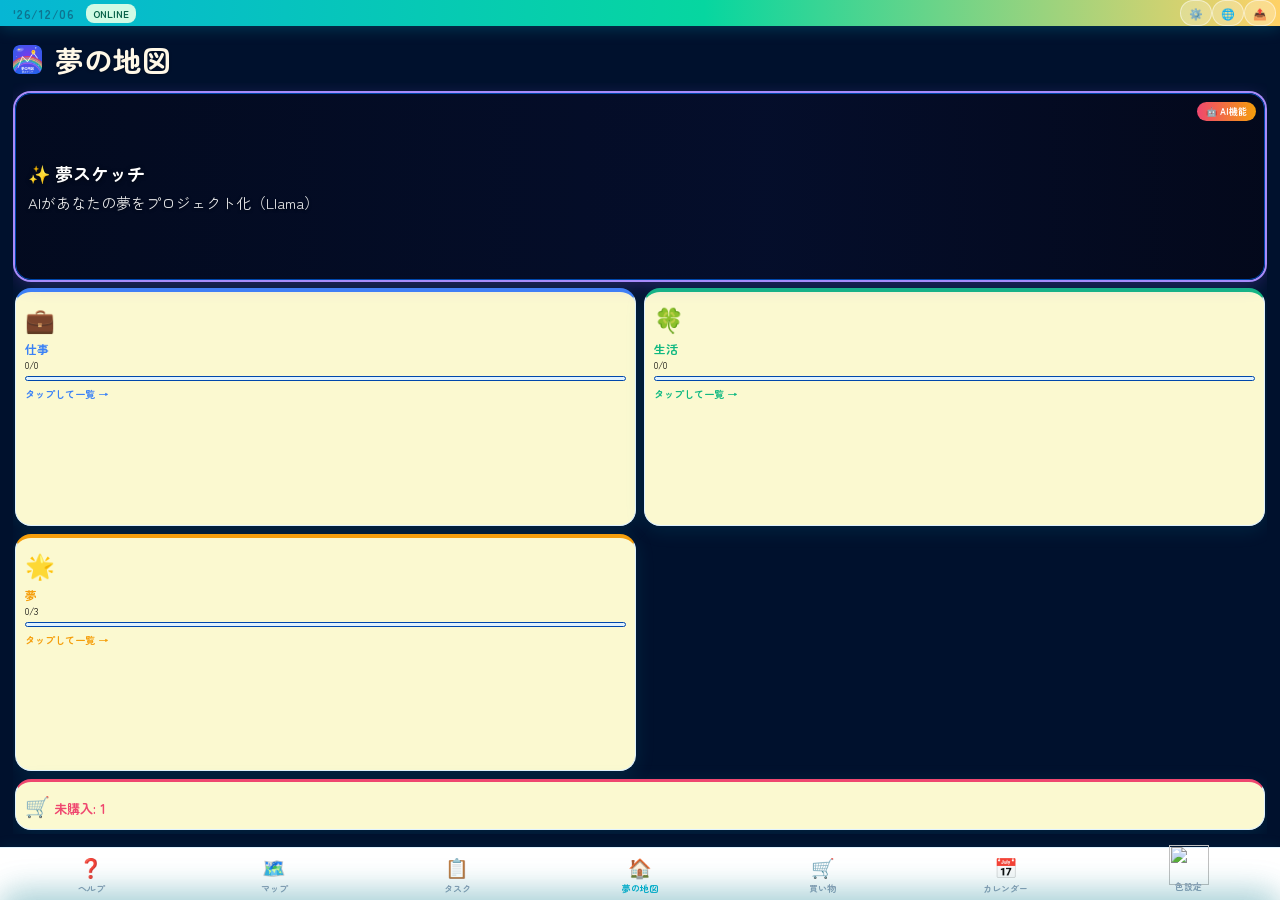
==== commit 48ddc952: "fix: jsPDF CDN問題の根本解決 - sw.js: API_ENDPOINTSから'cloudflare.com'を除去   → cdnjs.cloudflare.comへのCDNリクエスト" ====
--- a/index.html
+++ b/index.html
@@ -40,7 +40,7 @@
 .sec.slide-in-right{transform:translateX(-100%);opacity:0;}
 /* ボトムナビ: flex子要素として配置（fixed不使用） */
 .bnav{display:flex;background:white;border-top:1.5px solid #e0f2fe;padding-bottom:var(--sb);flex-shrink:0;box-shadow:0 -2px 12px rgba(6,182,212,0.08);z-index:100;position:relative;pointer-events:auto;}
-.nb{flex:1;display:flex;flex-direction:column;align-items:center;padding:6px 2px 4px;gap:2px;background:none;border:none;cursor:pointer;font-family:inherit;color:#94a3b8;font-size:9px;font-weight:600;-webkit-tap-highlight-color:rgba(6,182,212,0.15);touch-action:manipulation;}
+.nb{flex:1;display:flex;flex-direction:column;align-items:center;padding:4.5px 2px 5.5px;gap:2px;background:none;border:none;cursor:pointer;font-family:inherit;color:#94a3b8;font-size:9px;font-weight:600;-webkit-tap-highlight-color:rgba(6,182,212,0.15);touch-action:manipulation;}
 .nb .ico{font-size:19px;} .nb.active{color:#06B6D4;}
 
 /* ─ Sections ─ */
@@ -216,34 +216,17 @@
     <span id="hdr-date" style="font-size:12px;font-weight:700;color:#0e7490;letter-spacing:0.5px"></span>
     <span id="hdr-status" style="font-size:10px;font-weight:700;padding:2px 7px;border-radius:8px;background:#d1fae5;color:#065f46;margin-left:6px">ONLINE</span>
     <div style="margin-left:auto;display:flex;align-items:center;padding-right:4px">
-      <button id="pdf-hdr-btn" onclick="openPdfFloat()" title="PDF" style="background:none;border:none;cursor:pointer;padding:2px 4px;opacity:0.3;pointer-events:none;transition:opacity .2s;display:flex;align-items:center;justify-content:center;" aria-label="PDF">
-        <img src="pdf-icon.jpg" style="width:28px;height:28px;object-fit:contain;display:block;">
-      </button>
-      <button onclick="location.reload(true)" title="更新" style="background:none;border:none;font-size:16px;cursor:pointer;padding:4px 6px;color:rgba(255,255,255,0.7);transition:transform .3s;" onmousedown="this.style.transform='rotate(180deg)'" onmouseup="this.style.transform=''" ontouchstart="this.style.transform='rotate(180deg)'" ontouchend="this.style.transform=''">🔄</button>
-      <button class="hdr-btn" onclick="openCatManager()">⚙️</button>
-      <button class="hdr-btn" onclick="switchSec('lang')">🌐</button>
-      <button class="hdr-btn" onclick="switchSec('transfer')">📤</button>
+    <button class="hdr-btn" onclick="openCatManager()">⚙️</button>
+    <button class="hdr-btn" onclick="switchSec('lang')">🌐</button>
+    <button class="hdr-btn" onclick="switchSec('transfer')">📤</button>
+    <button id="pwa-install-btn" onclick="pwsInstall()" style="display:none;background:linear-gradient(135deg,#f59e0b,#ef4444);border:none;color:white;border-radius:18px;padding:4px 10px;font-size:11px;cursor:pointer;font-family:inherit;font-weight:700;animation:pulse 2s infinite;">📲 インストール</button>
     </div>
   </header>
-
-  <!-- PDFフロート -->
-  <div id="pdf-float" style="display:none;position:fixed;top:52px;right:10px;z-index:300;background:#fff;border-radius:14px;box-shadow:0 4px 24px rgba(0,0,0,0.18);border:1.5px solid #e0f2fe;padding:14px;min-width:200px;">
-    <div style="font-size:12px;font-weight:700;color:#0e7490;margin-bottom:10px;display:flex;align-items:center;gap:6px;">📄 PDF</div>
-    <button onclick="closePdfFloat();exportMapPDF();" style="width:100%;background:linear-gradient(135deg,#0891b2,#0e7490);color:#fff;border:none;border-radius:10px;padding:10px;font-size:13px;font-weight:700;cursor:pointer;margin-bottom:8px;display:flex;align-items:center;justify-content:center;gap:6px;">📄 <span id="pdf-float-export-lbl">PDF出力</span></button>
-    <button onclick="closePdfFloat();importMapPDF();" id="pdf-float-import-btn" style="width:100%;background:#ede9fe;color:#7c3aed;border:1.5px solid #c4b5fd;border-radius:10px;padding:10px;font-size:13px;font-weight:700;cursor:pointer;display:flex;align-items:center;justify-content:center;gap:6px;">📥 <span id="pdf-float-import-lbl">PDFインポート ✨</span></button>
-    <input type="file" id="pdf-import-input" accept=".pdf" style="display:none" onchange="onPdfImportSelected(this)">
-  </div>
-  <!-- PDFフロート背景タップで閉じる -->
-  <div id="pdf-float-bg" onclick="closePdfFloat()" style="display:none;position:fixed;inset:0;z-index:299;"></div>
 
   <div class="body">
     <!-- HOME -->
     <div class="sec active" id="sec-home">
-      <div class="sec-t" style="font-size:180%;align-items:center;color:#FFF8E7">
-        <img src="icon-192.png" style="width:1em;height:1em;border-radius:22%;vertical-align:middle;margin-right:6px">
-        <span id="t-home">夢の地図</span>
-        <button id="header-login-btn" onclick="switchSec('help')" style="margin-left:auto;background:rgba(255,255,255,0.12);border:1px solid rgba(255,255,255,0.25);border-radius:20px;color:rgba(255,255,255,0.85);font-size:10px;padding:4px 10px;cursor:pointer;font-family:inherit;white-space:nowrap;flex-shrink:0;">👤 <span id="header-login-lbl">ログイン</span></button>
-      </div>
+      <div class="sec-t" style="font-size:180%;align-items:center;color:#FFF8E7"><img src="icon-192.png" style="width:1em;height:1em;border-radius:22%;vertical-align:middle;margin-right:6px"><span id="t-home">夢の地図</span></div>
       <div id="home-cnt" style="flex:1;display:flex;flex-direction:column;min-height:0;overflow-y:auto;overflow-x:hidden;padding:2px 2px 4px;"></div>
     </div>
 
@@ -260,9 +243,6 @@
         </div>
         <div id="cat-new-row" class="mt8" style="display:flex;flex-wrap:wrap;gap:4px"></div>
         <button class="btn bp bw mt8" id="add-task-btn">＋ <span id="t-addtask">タスク追加</span></button>
-        <button class="btn mt8" id="ai-task-btn" onclick="onAiTaskBtnClick()" style="background:linear-gradient(135deg,#7c3aed,#6d28d9);color:#fff;border:none;width:100%;margin-top:6px;display:flex;align-items:center;justify-content:center;gap:6px;font-size:12px;padding:9px;opacity:0.4;pointer-events:none;">
-          <span>🤖</span><span id="ai-task-btn-lbl">AIに手伝ってもらう</span><span id="ai-task-btn-count" style="background:rgba(255,255,255,0.2);border-radius:20px;padding:1px 8px;font-size:11px;font-weight:700;">5/5</span>
-        </button>
       </div>
       <div class="card" style="padding:8px 11px"><div id="filter-row" style="display:flex;flex-wrap:wrap;gap:4px"></div></div>
       <div class="card">
@@ -299,8 +279,8 @@
     <!-- TRANSFER -->
     <div class="sec" id="sec-transfer">
       <div class="sec-t"><span>📤</span><span id="t-transfer">データ転送</span></div>
-      <div class="xfer-section"><div class="ct" id="t-export-title">💾 夢の地図データバックアップ</div><p style="font-size:12px;color:#64748b;margin-bottom:9px" id="t-export-desc">全データをファイルに保存してバックアップできます。</p><button class="btn bp bw" onclick="doExport()" id="t-export-btn">📁 バックアップ保存</button></div>
-      <div class="xfer-section"><div class="ct" id="t-import-title">🔄 夢の地図データ復元</div><p style="font-size:12px;color:#64748b;margin-bottom:9px" id="t-import-desc">バックアップファイルを選択してデータを復元します。</p><input type="file" id="import-file" accept=".yume,.json" style="display:none" onchange="doImport(this)"/><button class="btn bp bw" onclick="document.getElementById('import-file').click()" id="t-import-btn">📂 復元ファイルを選択</button><div id="import-msg" style="font-size:12px;margin-top:8px;color:#10b981"></div></div>
+      <div class="xfer-section"><div class="ct" id="t-export-title">📥 エクスポート</div><p style="font-size:12px;color:#64748b;margin-bottom:9px" id="t-export-desc">データをファイルに保存してデバイス間で共有できます。</p><button class="btn bp bw" onclick="doExport()" id="t-export-btn">📁 ファイルとして保存</button></div>
+      <div class="xfer-section"><div class="ct" id="t-import-title">📤 インポート</div><p style="font-size:12px;color:#64748b;margin-bottom:9px" id="t-import-desc">保存したファイルを選択してデータを復元します。</p><input type="file" id="import-file" accept=".yume,.json" style="display:none" onchange="doImport(this)"/><button class="btn bp bw" onclick="document.getElementById('import-file').click()" id="t-import-btn">📂 ファイルを選択</button><div id="import-msg" style="font-size:12px;margin-top:8px;color:#10b981"></div></div>
     </div>
 
     <!-- LANG -->
@@ -313,8 +293,8 @@
     <button class="nb" data-s="map"><span class="ico">🗺️</span><span id="nb-map">マップ</span></button>
     <button class="nb" data-s="tasks"><span class="ico">📋</span><span id="nb-tasks">タスク</span></button>
     <button class="nb active" data-s="home"><span class="ico">🏠</span><span id="nb-home">夢の地図</span></button>
+    <button class="nb" data-s="shop"><span class="ico">🛒</span><span id="nb-shop">買い物</span></button>
     <button class="nb" data-s="cal"><span class="ico">📅</span><span id="nb-cal">カレンダー</span></button>
-    <button class="nb" data-s="shop"><span class="ico">🛒</span><span id="nb-shop">買い物</span></button>
     <button class="nb" id="nb-innerai" onclick="openInnerAI()" style="position:relative;gap:0;padding:6.5px 2px 4px;"><span class="ico" style="display:flex;align-items:center;justify-content:center;"><img src="palette.png" style="width:40px;height:40px;object-fit:contain;margin-top:-10px;"></span><span id="nb-color-lbl" style="position:absolute;bottom:7px;left:0;right:0;text-align:center;font-size:9px;font-weight:600;">色設定</span></button>
   </nav>
 </div>
@@ -363,21 +343,13 @@
   <div id="ia-color-panel" style="margin:10px 14px 0;flex-shrink:0;position:relative;z-index:1;overflow-y:auto;max-height:60vh;">
     <!-- 色玉 -->
     <div style="display:flex;flex-wrap:wrap;gap:10px;justify-content:center;margin-bottom:12px;padding:8px 0;" id="ia-color-balls"></div>
-  <!-- テキスト入力（有料のみ）＋GO・OKは全員表示 -->
-  <div style="display:flex;gap:8px;align-items:center;margin-bottom:10px;">
-    <!-- テキスト入力欄（有料のみ表示） -->
-    <div id="ia-color-input-row" style="display:flex;gap:8px;align-items:center;flex:1;min-width:0;">
-      <input id="ia-color-input" type="text" placeholder="例：空色、深海、サーモンピンク…" style="flex:1;min-width:0;background:rgba(255,255,255,0.08);color:rgba(255,255,255,0.9);border:1px solid rgba(255,255,255,0.2);border-radius:12px;padding:9px 13px;font-size:13px;font-family:inherit;outline:none;">
+    <!-- テキスト入力 -->
+    <div style="display:flex;gap:8px;align-items:center;margin-bottom:10px;">
+      <input id="ia-color-input" type="text" placeholder="例：空色、深海、サーモンピンク…" style="flex:1;background:rgba(255,255,255,0.08);color:rgba(255,255,255,0.9);border:1px solid rgba(255,255,255,0.2);border-radius:12px;padding:9px 13px;font-size:13px;font-family:inherit;outline:none;">
       <button onclick="iaMic('ia-color-input')" id="ia-mic-color" style="background:rgba(255,255,255,0.1);color:rgba(255,255,255,0.7);border:1px solid rgba(255,255,255,0.2);border-radius:12px;padding:9px 11px;font-size:15px;cursor:pointer;flex-shrink:0;">🎤</button>
+      <button onclick="iaApplyColorInput()" style="background:rgba(255,255,255,0.15);color:white;border:1px solid rgba(255,255,255,0.3);border-radius:12px;padding:9px 16px;font-size:13px;font-weight:700;cursor:pointer;flex-shrink:0;">GO</button>
+      <button onclick="iaConfirmColor()" id="ia-ok-btn" style="background:rgba(100,220,100,0.2);color:rgba(180,255,180,0.95);border:1.5px solid rgba(100,220,100,0.4);border-radius:12px;padding:9px 16px;font-size:13px;font-weight:700;cursor:pointer;flex-shrink:0;">OK</button>
     </div>
-    <!-- ロック表示（無料のみ） -->
-    <div id="ia-color-lock" style="display:none;flex:1;min-width:0;background:rgba(0,0,0,0.25);border:1px solid rgba(255,255,255,0.15);border-radius:12px;padding:8px 10px;font-size:10px;color:rgba(255,255,255,0.55);text-align:center;cursor:pointer;line-height:1.5;" onclick="iaShowLockMsg()">
-      🔒 <span id="ia-lock-msg-short">AI入力は有料機能</span>
-    </div>
-    <!-- GO・OK（全員表示） -->
-    <button onclick="iaApplyColorInput()" style="background:rgba(255,255,255,0.15);color:white;border:1px solid rgba(255,255,255,0.3);border-radius:12px;padding:9px 16px;font-size:13px;font-weight:700;cursor:pointer;flex-shrink:0;">GO</button>
-    <button onclick="iaConfirmColor()" id="ia-ok-btn" style="background:rgba(100,220,100,0.2);color:rgba(180,255,180,0.95);border:1.5px solid rgba(100,220,100,0.4);border-radius:12px;padding:9px 16px;font-size:13px;font-weight:700;cursor:pointer;flex-shrink:0;">OK</button>
-  </div>
     <!-- RGBスライダー -->
     <div style="background:rgba(0,0,0,0.2);border-radius:14px;padding:12px 14px;border:1px solid rgba(255,255,255,0.1);">
       <div style="display:flex;align-items:center;gap:8px;margin-bottom:6px;">
@@ -474,31 +446,28 @@
 const LANGS={
   ja:{code:'ja',name:'日本語',appName:'夢の地図',speechLang:'ja-JP',
     home:'夢の地図',tasks:'タスク',map:'マップ',shop:'買い物',cal:'カレンダー',help:'ヘルプ',transfer:'データ転送',lang:'言語設定',
-    newtask:'新しいタスク',addtask:'タスク追加',catmgr:'カテゴリ管理',suggestLabel:'候補（直近順）：',taskList:'タスク一覧',
+    newtask:'新しいタスク',addtask:'タスク追加',catmgr:'カテゴリ管理',suggestLabel:'候補（直近順）：',
     pending:'未購入',bought:'購入済み',noShop:'買い物リストは空です',
     subAdd:'サブタスク追加',dueDate:'期限日',repeat:'繰り返し',
     repeatNone:'繰り返しなし',daily:'毎日',weekly:'毎週',monthly:'毎月',yearly:'毎年',
     done:'✅ 完了にする',undone:'🔄 未完了に戻す',del:'🗑',close:'✕',noTask:'タスクを追加しましょう！',
-    exportTitle:'💾 夢の地図データバックアップ',exportDesc:'全データをファイルに保存してバックアップできます。',exportBtn:'📁 バックアップ保存',
-    importTitle:'🔄 夢の地図データ復元',importDesc:'バックアップファイルを選択して復元します。',importBtn:'📂 復元ファイル選択',
+    exportTitle:'📥 エクスポート',exportDesc:'ファイルに保存してデバイス間で共有できます。',exportBtn:'📁 ファイル保存',
+    importTitle:'📤 インポート',importDesc:'保存したファイルを選択して復元します。',importBtn:'📂 ファイル選択',
     importOk:'✅ インポート完了！',importErr:'❌ 読み込み失敗。',langSelect:'言語を選択してください',
     micOn:'● 録音中...',catFixed:'固定',catSave:'💾 保存',catCancel:'キャンセル',catAdd:'＋ 追加',
     catNewPh:'カテゴリ名',catEmojiL:'絵文字：',catColorL:'カラー：',catPreview:'プレビュー：',
     tapToList:'タップして一覧 →',tapToStart:'✨ タップして始める →',
     apiKeySet:'✅ 暗号化して保存済み',apiKeyNotSet:'未設定（デモ）',
-    sketchTagline:'AIがあなたの夢をプロジェクト化（Qwen3）',sketchBadge:'🤖 AI機能',
+    sketchTagline:'AIがあなたの夢をプロジェクト化（Llama）',sketchBadge:'🤖 AI機能',
     innerAITitle:'今の心の色、おしえてください',innerAISub:'あなたの言葉を、静かに受け取ります。',
     wallpaperTitle:'壁紙の色設定',rgbLabel:'RGB カラー調整',
     iaBubbleMsg:'今のあなたの心の色は？\n心の色にあわせて壁紙を設定しましょう。',
     colorInputPh:'例：空色、深海、サーモンピンク…',colorSetting:'色設定',
-    shopOtherPh:'その他（自由に記載ください）',memoPh:'メモを入力…',memoTitle:'メモ',
+    shopOtherPh:'その他（自由に記載ください）',memoPh:'メモを入力…',
     dreamSketchTitle:'✨ 夢スケッチ',dreamSketchIntro:'あなたの興味や夢について教えてください！',
     dreamRegisterBtn:'🚀 プロジェクトとして登録',dreamRegistered:'✅ タスクに登録しました！',
     archiveTitle:'🏆 プロジェクト達成フォルダ',archiveEmpty:'達成プロジェクトはまだありません',
     archiveMove:'達成フォルダへ移動',archiveRestore:'アクティブに戻す',archiveDelete:'完全削除',
-    mapItems:'件',mapDone:'完了',archiveAchievedAt:'達成',archiveTaskCount:'タスク',archiveMoveConfirm:'を達成フォルダに移動しますか？',
-    colorLockShort:'AI入力は有料機能',colorLockMsg:'より多くの方にAIを利用いただくために\n有料登録後のご利用となります。\nスライダー又は色玉をご利用ください。',
-    aiHelpBtn:'AIに手伝ってもらう',
     mapOrder:'並び替え',
     weekdays:['日','月','火','水','木','金','土'],
     repeatNone:'繰り返しなし',
@@ -513,41 +482,37 @@
       {q:'マインドマップの使い方',a:'「マップ」画面でプロジェクトをタップするとマインドマップが開きます。ノードをタップするとタスク詳細へ。長押しで階層ドリルダウン（サブが2つ以上）またはチェック（単独・末端）できます。'},
       {q:'マインドマップの階層について',a:'第1階層：プロジェクト（クリーム）→第2階層：方針設定（薄紫）→第3階層：作業群（薄緑）→第4階層：具体的行動（薄オレンジ）→第5階層：すぐに取りかかる（薄藍）。◀ボタンで1つ上の階層に戻ります。'},
       {q:'タスクの完了処理について',a:'サブタスクが複数ある場合、全サブタスクが完了すると自動的に上位タスクも完了になります。単独サブタスクや末端タスクは長押しで完了チェックできます。'},
-      {q:'AI機能（夢スケッチ）について',a:'Cloudflare Workers AI経由でQwen3を使用します。APIキーはWorkerのSecret（環境変数）に安全に保管されており、アプリ内やGitHubには存在しません。'},
+      {q:'AI機能（夢スケッチ）について',a:'Cloudflare Workers経由でLlamaを使用します。APIキーはWorkerのSecret（環境変数）に安全に保管されており、アプリ内やGitHubには存在しません。'},
       {q:'プロジェクト達成フォルダとは？',a:'マップ画面でプロジェクトを長押し→「達成フォルダへ」で移動できます。達成フォルダ内では保存継続や完全削除が可能です。'},
       {q:'マインドマップの並び替えは？',a:'マップ画面の各プロジェクトカードの左端「☰」ハンドルをドラッグして上下に並び替えできます。'},
-      {q:'フッターのナビゲーションについて',a:'左から：ヘルプ→マップ→タスク→ホーム（夢の地図）→カレンダー→買い物→色設定の順です。'},
+      {q:'フッターのナビゲーションについて',a:'左から：ヘルプ→マップ→タスク→ホーム（夢の地図）→買い物→カレンダー→色設定の順です。'},
       {q:'データを別のデバイスに移すには？',a:'「📤」ボタンからデータ転送画面を開き、ファイルを保存してクラウドやメールで共有できます。'},
       {q:'このアプリについて',a:'タスク管理・階層マインドマップ・買い物リスト・カレンダー・内的対話AIを一体化したPWAアプリです。'},
     ],
   },
   en:{code:'en',name:'English',appName:'Dream Map',speechLang:'en-US',
     home:'Home',tasks:'Tasks',map:'Map',shop:'Shopping',cal:'History',help:'Help',transfer:'Transfer',lang:'Language',
-    newtask:'New Task',addtask:'Add Task',catmgr:'Categories',suggestLabel:'Recent suggestions:',taskList:'Task List',
+    newtask:'New Task',addtask:'Add Task',catmgr:'Categories',suggestLabel:'Recent suggestions:',
     pending:'Pending',bought:'Purchased',noShop:'Shopping list is empty',
     subAdd:'Add Subtask',dueDate:'Due Date',repeat:'Repeat',
     repeatNone:'No repeat',daily:'Daily',weekly:'Weekly',monthly:'Monthly',yearly:'Yearly',
     done:'✅ Done',undone:'🔄 Undo',del:'🗑',close:'✕',noTask:'Add a task!',
-    exportTitle:'💾 Data Backup',exportDesc:'Save all data as a backup file.',exportBtn:'📁 Save Backup',
-    importTitle:'🔄 Data Restore',importDesc:'Select a backup file to restore.',importBtn:'📂 Select Restore File',
+    exportTitle:'📥 Export',exportDesc:'Save data as a file to share.',exportBtn:'📁 Save File',
+    importTitle:'📤 Import',importDesc:'Select the saved file to restore.',importBtn:'📂 Select File',
     importOk:'✅ Import successful!',importErr:'❌ Could not read file.',langSelect:'Select Language',
     micOn:'● Recording...',catFixed:'Fixed',catSave:'💾 Save',catCancel:'Cancel',catAdd:'＋ Add',
     catNewPh:'Category name',catEmojiL:'Emoji:',catColorL:'Color:',catPreview:'Preview:',
     tapToList:'Tap to view →',tapToStart:'✨ Tap to start →',
     apiKeySet:'✅ Encrypted & saved',apiKeyNotSet:'Not set (demo)',
-    sketchTagline:'AI turns your dreams into projects (Qwen3)',sketchBadge:'🤖 AI',
+    sketchTagline:'AI turns your dreams into projects (Llama)',sketchBadge:'🤖 AI',
     innerAITitle:'What color is your heart right now?',innerAISub:'Your words are quietly received.',
     wallpaperTitle:'Wallpaper Color',rgbLabel:'RGB Color Adjust',
     iaBubbleMsg:'What color is your heart now?\nSet your wallpaper to match your heart.',
     colorInputPh:'e.g. sky blue, deep sea, salmon pink…',colorSetting:'Color',
-    shopOtherPh:'Other (free text)',memoPh:'Enter memo…',memoTitle:'Memo',
+    shopOtherPh:'Other (free text)',memoPh:'Enter memo…',
     dreamRegisterBtn:'🚀 Register as Project',dreamRegistered:'✅ Added to tasks!',
     archiveTitle:'🏆 Achieved Projects',archiveEmpty:'No achieved projects yet',
     archiveMove:'Move to Archive',archiveRestore:'Restore Active',archiveDelete:'Delete Permanently',
-    mapItems:' items',mapDone:' done',archiveAchievedAt:'Achieved',archiveTaskCount:'tasks',archiveMoveConfirm:' — move to archive?',
-    colorLockShort:'AI input: paid only',colorLockMsg:'AI color input is available for paid users.\nPlease use the slider or color buttons.',
-    iaBubbleMsg:"What color is your heart right now?\nLet's set the wallpaper to match your mood.",
-    aiHelpBtn:'Get AI Help',
     mapOrder:'Reorder',
     weekdays:['Sun','Mon','Tue','Wed','Thu','Fri','Sat'],
     defCats:[
@@ -558,30 +523,30 @@
     ],
     helpQA:[
       {q:'How to add a task?',a:'Go to Tasks, type a name and tap Add. Use 🎤 for voice.'},
-      {q:"About AI (Dream Sketch)",a:"Uses Qwen3 (@cf/qwen/qwen3-30b-a3b-fp8) via Cloudflare Workers AI.\nAPI key is stored securely in Worker Secrets — never in the app or GitHub."},
+      {q:"About AI (Dream Sketch)",a:"Uses Llama (meta-llama/llama-3.3-70b-instruct) via Cloudflare Workers.\nAPI key is stored securely in Worker Secrets — never in the app or GitHub."},
       {q:'What is the Archive folder?',a:'Long-press a project card in Map → move to archive. In the archive you can restore or permanently delete.'},
       {q:'How to reorder maps?',a:'Drag the ☰ handle on the left of each project card up or down.'},
       {q:'How to transfer data?',a:'Tap 📤, save the file and share via cloud or email.'},
       {q:'About this app',a:'A PWA integrating task management, mind mapping, and shopping lists.'},
     ],
   },
-  zh:{code:'zh',name:'中文',appName:'梦想地图',speechLang:'zh-CN',home:'首页',tasks:'任务',map:'思维导图',shop:'购物',cal:'历史',help:'帮助',transfer:'数据迁移',lang:'语言',newtask:'新任务',addtask:'添加',catmgr:'管理分类',suggestLabel:'最近建议：',taskList:'任务列表',pending:'未购买',bought:'已购买',noShop:'购物列表为空',subAdd:'添加子任务',dueDate:'截止日期',repeat:'重复',repeatNone:'不重复',daily:'每天',weekly:'每周',monthly:'每月',yearly:'每年',done:'✅ 完成',undone:'🔄 撤销',del:'🗑',close:'✕',noTask:'添加任务开始吧！',exportTitle:'📥 导出',exportDesc:'将数据保存为文件共享。',exportBtn:'📁 保存文件',importTitle:'📤 导入',importDesc:'选择保存的文件以恢复数据。',importBtn:'📂 选择文件',importOk:'✅ 导入成功！',importErr:'❌ 无法读取文件。',langSelect:'选择语言',micOn:'● 录音中...',catFixed:'固定',catSave:'💾 保存',catCancel:'取消',catAdd:'＋ 添加',catNewPh:'分类名称',catEmojiL:'表情：',catColorL:'颜色：',catPreview:'预览：',tapToList:'点击查看 →',tapToStart:'✨ 点击开始 →',apiKeySet:'✅ 已加密保存',apiKeyNotSet:'未设置（演示）',sketchTagline:'AI将您的梦想变为项目（无需密钥）',sketchBadge:'🤖 AI功能',dreamSketchTitle:'✨ 梦想草图',dreamSketchIntro:'告诉我您的兴趣和梦想！',dreamRegisterBtn:'🚀 注册为项目',dreamRegistered:'✅ 已添加到任务！',archiveTitle:'🏆 已完成项目',archiveEmpty:'暂无已完成项目',archiveMove:'移至归档',archiveRestore:'恢复活跃',archiveDelete:'永久删除',mapItems:'项',mapDone:'完成',archiveAchievedAt:'达成',archiveTaskCount:'任务',archiveMoveConfirm:'，移至归档？',colorLockShort:'AI输入仅限付费',colorLockMsg:'AI颜色输入仅供付费用户使用。\n请使用滑块或颜色按钮。',iaBubbleMsg:'你现在的心情是什么颜色？\n让我们用这个颜色来设置壁纸吧。',mapOrder:'排序',weekdays:['日','一','二','三','四','五','六'],
-    wallpaperTitle:'壁纸颜色设置',rgbLabel:'RGB 颜色调整',iaBubbleMsg:'现在你心中的颜色是什么？\n根据心情设置壁纸颜色吧。',colorInputPh:'例：天蓝色、深海、三文鱼粉…',colorSetting:'颜色设置',shopOtherPh:'其他（自由填写）',memoPh:'输入备注…',memoTitle:'备忘录',
+  zh:{code:'zh',name:'中文',appName:'梦想地图',speechLang:'zh-CN',home:'首页',tasks:'任务',map:'思维导图',shop:'购物',cal:'历史',help:'帮助',transfer:'数据迁移',lang:'语言',newtask:'新任务',addtask:'添加',catmgr:'管理分类',suggestLabel:'最近建议：',pending:'未购买',bought:'已购买',noShop:'购物列表为空',subAdd:'添加子任务',dueDate:'截止日期',repeat:'重复',repeatNone:'不重复',daily:'每天',weekly:'每周',monthly:'每月',yearly:'每年',done:'✅ 完成',undone:'🔄 撤销',del:'🗑',close:'✕',noTask:'添加任务开始吧！',exportTitle:'📥 导出',exportDesc:'将数据保存为文件共享。',exportBtn:'📁 保存文件',importTitle:'📤 导入',importDesc:'选择保存的文件以恢复数据。',importBtn:'📂 选择文件',importOk:'✅ 导入成功！',importErr:'❌ 无法读取文件。',langSelect:'选择语言',micOn:'● 录音中...',catFixed:'固定',catSave:'💾 保存',catCancel:'取消',catAdd:'＋ 添加',catNewPh:'分类名称',catEmojiL:'表情：',catColorL:'颜色：',catPreview:'预览：',tapToList:'点击查看 →',tapToStart:'✨ 点击开始 →',apiKeySet:'✅ 已加密保存',apiKeyNotSet:'未设置（演示）',sketchTagline:'AI将您的梦想变为项目（无需密钥）',sketchBadge:'🤖 AI功能',dreamSketchTitle:'✨ 梦想草图',dreamSketchIntro:'告诉我您的兴趣和梦想！',dreamRegisterBtn:'🚀 注册为项目',dreamRegistered:'✅ 已添加到任务！',archiveTitle:'🏆 已完成项目',archiveEmpty:'暂无已完成项目',archiveMove:'移至归档',archiveRestore:'恢复活跃',archiveDelete:'永久删除',mapOrder:'排序',weekdays:['日','一','二','三','四','五','六'],
+    wallpaperTitle:'壁纸颜色设置',rgbLabel:'RGB 颜色调整',iaBubbleMsg:'现在你心中的颜色是什么？\n根据心情设置壁纸颜色吧。',colorInputPh:'例：天蓝色、深海、三文鱼粉…',colorSetting:'颜色设置',shopOtherPh:'其他（自由填写）',memoPh:'输入备注…',
     innerAITitle:'现在心中的颜色是？',innerAISub:'静静地接受您的话语。',
-    defCats:[{id:'work',label:'工作',icon:'💼',color:'#3b82f6'},{id:'life',label:'生活',icon:'🍀',color:'#10b981'},{id:'dream',label:'梦想',icon:'🌟',color:'#f59e0b'},{id:'sketch',label:'梦想草图',icon:'✨',color:'#8b5cf6',isSketch:true}],helpQA:[{q:'如何添加任务？',a:'进入任务界面，输入名称并点击添加。'},{q:'AI功能如何使用？',a:'梦想草图使用Qwen3通过Cloudflare Workers AI提供。'},{q:'数据如何迁移？',a:'点击📤，保存文件并通过云盘或邮件分享。'}]},
-  ko:{code:'ko',name:'한국어',appName:'꿈의 지도',speechLang:'ko-KR',home:'홈',tasks:'할일',map:'마인드맵',shop:'쇼핑',cal:'기록',help:'도움말',transfer:'데이터전송',lang:'언어',newtask:'새 할일',addtask:'추가',catmgr:'카테고리',suggestLabel:'최근 추천:',taskList:'할일 목록',pending:'미구매',bought:'구매완료',noShop:'쇼핑 목록이 비어있습니다',subAdd:'하위작업 추가',dueDate:'마감일',repeat:'반복',repeatNone:'반복 없음',daily:'매일',weekly:'매주',monthly:'매월',yearly:'매년',done:'✅ 완료',undone:'🔄 취소',del:'🗑',close:'✕',noTask:'할일을 추가해보세요!',exportTitle:'📥 내보내기',exportDesc:'파일로 저장하여 공유하세요.',exportBtn:'📁 파일 저장',importTitle:'📤 가져오기',importDesc:'저장된 파일을 선택하세요.',importBtn:'📂 파일 선택',importOk:'✅ 가져오기 완료!',importErr:'❌ 파일을 읽을 수 없습니다.',langSelect:'언어를 선택하세요',micOn:'● 녹음 중...',catFixed:'고정',catSave:'💾 저장',catCancel:'취소',catAdd:'＋ 추가',catNewPh:'카테고리 이름',catEmojiL:'이모지:',catColorL:'색상:',catPreview:'미리보기:',tapToList:'탭하여 목록 →',tapToStart:'✨ 탭하여 시작 →',apiKeySet:'✅ 암호화 저장됨',apiKeyNotSet:'미설정 (데모)',sketchTagline:'AI가 꿈을 프로젝트로 만들어드립니다',sketchBadge:'🤖 AI기능',dreamSketchTitle:'✨ 꿈 스케치',dreamSketchIntro:'관심사와 꿈에 대해 알려주세요!',dreamRegisterBtn:'🚀 프로젝트로 등록',dreamRegistered:'✅ 할일에 추가되었습니다!',archiveTitle:'🏆 달성 프로젝트',archiveEmpty:'달성한 프로젝트가 없습니다',archiveMove:'보관함으로',archiveRestore:'활성으로 복원',archiveDelete:'영구 삭제',mapItems:'건',mapDone:'완료',archiveAchievedAt:'달성',archiveTaskCount:'작업',archiveMoveConfirm:'을 보관함으로 이동?',colorLockShort:'AI 입력은 유료 기능',colorLockMsg:'AI 색상 입력은 유료 사용자 전용입니다.\n슬라이더 또는 색상 버튼을 사용하세요.',iaBubbleMsg:'지금 마음의 색깔은 무엇인가요?\n그 색깔로 배경화면을 설정해 봅시다.',mapOrder:'순서변경',weekdays:['일','월','화','수','목','금','토'],
-    wallpaperTitle:'배경화면 색상 설정',rgbLabel:'RGB 색상 조정',iaBubbleMsg:'지금 당신 마음의 색은？\n마음의 색에 맞춰 배경화면을 설정해요.',colorInputPh:'예: 하늘색, 심해, 연어핑크…',colorSetting:'색상 설정',shopOtherPh:'기타 (자유 입력)',memoPh:'메모 입력…',memoTitle:'메모',
+    defCats:[{id:'work',label:'工作',icon:'💼',color:'#3b82f6'},{id:'life',label:'生活',icon:'🍀',color:'#10b981'},{id:'dream',label:'梦想',icon:'🌟',color:'#f59e0b'},{id:'sketch',label:'梦想草图',icon:'✨',color:'#8b5cf6',isSketch:true}],helpQA:[{q:'如何添加任务？',a:'进入任务界面，输入名称并点击添加。'},{q:'AI功能如何使用？',a:'梦想草图使用Llama 3.3 70B通过Puter.js提供，完全免费。'},{q:'数据如何迁移？',a:'点击📤，保存文件并通过云盘或邮件分享。'}]},
+  ko:{code:'ko',name:'한국어',appName:'꿈의 지도',speechLang:'ko-KR',home:'홈',tasks:'할일',map:'마인드맵',shop:'쇼핑',cal:'기록',help:'도움말',transfer:'데이터전송',lang:'언어',newtask:'새 할일',addtask:'추가',catmgr:'카테고리',suggestLabel:'최근 추천:',pending:'미구매',bought:'구매완료',noShop:'쇼핑 목록이 비어있습니다',subAdd:'하위작업 추가',dueDate:'마감일',repeat:'반복',repeatNone:'반복 없음',daily:'매일',weekly:'매주',monthly:'매월',yearly:'매년',done:'✅ 완료',undone:'🔄 취소',del:'🗑',close:'✕',noTask:'할일을 추가해보세요!',exportTitle:'📥 내보내기',exportDesc:'파일로 저장하여 공유하세요.',exportBtn:'📁 파일 저장',importTitle:'📤 가져오기',importDesc:'저장된 파일을 선택하세요.',importBtn:'📂 파일 선택',importOk:'✅ 가져오기 완료!',importErr:'❌ 파일을 읽을 수 없습니다.',langSelect:'언어를 선택하세요',micOn:'● 녹음 중...',catFixed:'고정',catSave:'💾 저장',catCancel:'취소',catAdd:'＋ 추가',catNewPh:'카테고리 이름',catEmojiL:'이모지:',catColorL:'색상:',catPreview:'미리보기:',tapToList:'탭하여 목록 →',tapToStart:'✨ 탭하여 시작 →',apiKeySet:'✅ 암호화 저장됨',apiKeyNotSet:'미설정 (데모)',sketchTagline:'AI가 꿈을 프로젝트로 만들어드립니다',sketchBadge:'🤖 AI기능',dreamSketchTitle:'✨ 꿈 스케치',dreamSketchIntro:'관심사와 꿈에 대해 알려주세요!',dreamRegisterBtn:'🚀 프로젝트로 등록',dreamRegistered:'✅ 할일에 추가되었습니다!',archiveTitle:'🏆 달성 프로젝트',archiveEmpty:'달성한 프로젝트가 없습니다',archiveMove:'보관함으로',archiveRestore:'활성으로 복원',archiveDelete:'영구 삭제',mapOrder:'순서변경',weekdays:['일','월','화','수','목','금','토'],
+    wallpaperTitle:'배경화면 색상 설정',rgbLabel:'RGB 색상 조정',iaBubbleMsg:'지금 당신 마음의 색은？\n마음의 색에 맞춰 배경화면을 설정해요.',colorInputPh:'예: 하늘색, 심해, 연어핑크…',colorSetting:'색상 설정',shopOtherPh:'기타 (자유 입력)',memoPh:'메모 입력…',
     innerAITitle:'지금 마음의 색을 알려주세요',innerAISub:'당신의 말을 조용히 받아들입니다.',
-    defCats:[{id:'work',label:'업무',icon:'💼',color:'#3b82f6'},{id:'life',label:'생활',icon:'🍀',color:'#10b981'},{id:'dream',label:'꿈',icon:'🌟',color:'#f59e0b'},{id:'sketch',label:'꿈 스케치',icon:'✨',color:'#8b5cf6',isSketch:true}],helpQA:[{q:'할일을 추가하려면?',a:'할일 화면에서 이름을 입력하고 추가를 누르세요.'},{q:'AI 기능은?',a:'Cloudflare Workers AI를 통해 Qwen3를 사용합니다.'},{q:'데이터를 이전하려면?',a:'📤 버튼을 눌러 파일로 저장한 후 공유하세요.'}]},
-  es:{code:'es',name:'Español',appName:'Mapa de Sueños',speechLang:'es-ES',home:'Inicio',tasks:'Tareas',map:'Mapa',shop:'Compras',cal:'Historial',help:'Ayuda',transfer:'Transferir',lang:'Idioma',newtask:'Nueva Tarea',addtask:'Agregar',catmgr:'Categorías',suggestLabel:'Sugerencias:',taskList:'Lista de Tareas',pending:'Pendiente',bought:'Comprado',noShop:'La lista está vacía',subAdd:'Agregar Subtarea',dueDate:'Fecha límite',repeat:'Repetir',repeatNone:'Sin repetición',daily:'Diario',weekly:'Semanal',monthly:'Mensual',yearly:'Anual',done:'✅ Completar',undone:'🔄 Deshacer',del:'🗑',close:'✕',noTask:'¡Agrega una tarea!',exportTitle:'📥 Exportar',exportDesc:'Guarda datos como archivo.',exportBtn:'📁 Guardar',importTitle:'📤 Importar',importDesc:'Selecciona el archivo guardado.',importBtn:'📂 Seleccionar',importOk:'✅ ¡Éxito!',importErr:'❌ Error.',langSelect:'Seleccionar Idioma',micOn:'● Grabando...',catFixed:'Fijo',catSave:'💾 Guardar',catCancel:'Cancelar',catAdd:'＋ Agregar',catNewPh:'Nombre',catEmojiL:'Emoji:',catColorL:'Color:',catPreview:'Vista previa:',tapToList:'Ver lista →',tapToStart:'✨ Empezar →',apiKeySet:'✅ Cifrado',apiKeyNotSet:'No config.',sketchTagline:'IA Qwen3',sketchBadge:'🤖 IA',dreamSketchTitle:'✨ Boceto',dreamSketchIntro:'¡Cuéntame tus intereses!',dreamRegisterBtn:'🚀 Registrar',dreamRegistered:'✅ ¡Agregado!',archiveTitle:'🏆 Logros',archiveEmpty:'Sin proyectos logrados',archiveMove:'Archivar',archiveRestore:'Restaurar',archiveDelete:'Eliminar',mapItems:' ítems',mapDone:' hechas',archiveAchievedAt:'Logrado',archiveTaskCount:'tareas',archiveMoveConfirm:' — ¿mover al archivo?',colorLockShort:'IA: solo pago',colorLockMsg:'La entrada de color IA es para usuarios de pago.\nUse el deslizador o los botones de color.',iaBubbleMsg:'¿De qué color está tu corazón ahora?\nEstablezcamos el fondo con ese color.',mapOrder:'Reordenar',weekdays:['Dom','Lun','Mar','Mié','Jue','Vie','Sáb'],wallpaperTitle:'Color de Fondo',rgbLabel:'Ajuste RGB',iaBubbleMsg:'¿Cuál es el color de tu corazón ahora?\nConfigura el fondo según tu estado.',colorInputPh:'ej. azul cielo, océano…',colorSetting:'Color',shopOtherPh:'Otro (libre)',memoPh:'Escribe una nota…',memoTitle:'Nota',innerAITitle:'¿Cuál es el color de tu corazón?',innerAISub:'Recibimos tus palabras en silencio.',defCats:[{id:'work',label:'Trabajo',icon:'💼',color:'#3b82f6'},{id:'life',label:'Vida',icon:'🍀',color:'#10b981'},{id:'dream',label:'Sueño',icon:'🌟',color:'#f59e0b'},{id:'sketch',label:'Boceto',icon:'✨',color:'#8b5cf6',isSketch:true}],helpQA:[{q:'¿Cómo agregar tarea?',a:'Ve a Tareas, escribe y toca Agregar.'},{q:'¿AI sin clave?',a:'Usa Qwen3 vía Cloudflare Workers AI.'}]},
-  pt:{code:'pt',name:'Português',appName:'Mapa dos Sonhos',speechLang:'pt-BR',home:'Início',tasks:'Tarefas',map:'Mapa',shop:'Compras',cal:'Histórico',help:'Ajuda',transfer:'Transferir',lang:'Idioma',newtask:'Nova Tarefa',addtask:'Adicionar',catmgr:'Categorias',suggestLabel:'Sugestões:',taskList:'Lista de Tarefas',pending:'Pendente',bought:'Comprado',noShop:'Lista vazia',subAdd:'Subtarefa',dueDate:'Prazo',repeat:'Repetir',repeatNone:'Sem repetição',daily:'Diário',weekly:'Semanal',monthly:'Mensal',yearly:'Anual',done:'✅ Concluir',undone:'🔄 Desfazer',del:'🗑',close:'✕',noTask:'Adicione uma tarefa!',exportTitle:'📥 Exportar',exportDesc:'Salve dados como arquivo.',exportBtn:'📁 Salvar',importTitle:'📤 Importar',importDesc:'Selecione o arquivo.',importBtn:'📂 Selecionar',importOk:'✅ Concluído!',importErr:'❌ Erro.',langSelect:'Selecionar Idioma',micOn:'● Gravando...',catFixed:'Fixo',catSave:'💾 Salvar',catCancel:'Cancelar',catAdd:'＋ Adicionar',catNewPh:'Nome',catEmojiL:'Emoji:',catColorL:'Cor:',catPreview:'Prévia:',tapToList:'Ver →',tapToStart:'✨ Começar →',apiKeySet:'✅ Criptografado',apiKeyNotSet:'Não config.',sketchTagline:'IA Qwen3',sketchBadge:'🤖 IA',dreamSketchTitle:'✨ Esboço',dreamSketchIntro:'Fale sobre seus sonhos!',dreamRegisterBtn:'🚀 Registrar',dreamRegistered:'✅ Adicionado!',archiveTitle:'🏆 Conquistas',archiveEmpty:'Sem projetos conquistas',archiveMove:'Arquivar',archiveRestore:'Restaurar',archiveDelete:'Excluir',mapItems:' itens',mapDone:' feitas',archiveAchievedAt:'Conquistado',archiveTaskCount:'tarefas',archiveMoveConfirm:' — mover para arquivo?',colorLockShort:'IA: só pago',colorLockMsg:'A entrada de cor IA é para usuários pagos.\nUse o controle deslizante ou os botões de cor.',iaBubbleMsg:'Qual é a cor do seu coração agora?\nVamos definir o papel de parede com essa cor.',mapOrder:'Reordenar',weekdays:['Dom','Seg','Ter','Qua','Qui','Sex','Sáb'],wallpaperTitle:'Cor do Fundo',rgbLabel:'Ajuste RGB',iaBubbleMsg:'Qual a cor do seu coração agora?\nDefina o fundo conforme seu estado.',colorInputPh:'ex. azul céu, oceano…',colorSetting:'Cor',shopOtherPh:'Outro (livre)',memoPh:'Escreva uma nota…',memoTitle:'Nota',innerAITitle:'Qual a cor do seu coração?',innerAISub:'Recebemos suas palavras em silêncio.',defCats:[{id:'work',label:'Trabalho',icon:'💼',color:'#3b82f6'},{id:'life',label:'Vida',icon:'🍀',color:'#10b981'},{id:'dream',label:'Sonho',icon:'🌟',color:'#f59e0b'},{id:'sketch',label:'Esboço',icon:'✨',color:'#8b5cf6',isSketch:true}],helpQA:[{q:'Como adicionar?',a:'Vá em Tarefas, escreva e toque Adicionar.'},{q:'IA sem chave?',a:'Usa Qwen3 via Cloudflare Workers AI.'}]},
-  de:{code:'de',name:'Deutsch',appName:'Traumkarte',speechLang:'de-DE',home:'Start',tasks:'Aufgaben',map:'Mindmap',shop:'Einkaufen',cal:'Verlauf',help:'Hilfe',transfer:'Übertragen',lang:'Sprache',newtask:'Neue Aufgabe',addtask:'Hinzufügen',catmgr:'Kategorien',suggestLabel:'Vorschläge:',taskList:'Aufgabenliste',pending:'Ausstehend',bought:'Gekauft',noShop:'Liste leer',subAdd:'Unteraufgabe',dueDate:'Fälligkeit',repeat:'Wiederholen',repeatNone:'Kein',daily:'Täglich',weekly:'Wöchentlich',monthly:'Monatlich',yearly:'Jährlich',done:'✅ Abschließen',undone:'🔄 Rückgängig',del:'🗑',close:'✕',noTask:'Aufgabe hinzufügen!',exportTitle:'📥 Exportieren',exportDesc:'Daten als Datei speichern.',exportBtn:'📁 Speichern',importTitle:'📤 Importieren',importDesc:'Gespeicherte Datei auswählen.',importBtn:'📂 Auswählen',importOk:'✅ Erfolgreich!',importErr:'❌ Fehler.',langSelect:'Sprache wählen',micOn:'● Aufnahme...',catFixed:'Fest',catSave:'💾 Speichern',catCancel:'Abbrechen',catAdd:'＋ Hinzufügen',catNewPh:'Name',catEmojiL:'Emoji:',catColorL:'Farbe:',catPreview:'Vorschau:',tapToList:'Liste →',tapToStart:'✨ Starten →',apiKeySet:'✅ Verschlüsselt',apiKeyNotSet:'Nicht gesetzt',sketchTagline:'KI Qwen3',sketchBadge:'🤖 KI',dreamSketchTitle:'✨ Traumskizze',dreamSketchIntro:'Erzähl von deinen Träumen!',dreamRegisterBtn:'🚀 Registrieren',dreamRegistered:'✅ Hinzugefügt!',archiveTitle:'🏆 Erreichte Projekte',archiveEmpty:'Keine erreichten Projekte',archiveMove:'Archivieren',archiveRestore:'Wiederherstellen',archiveDelete:'Löschen',mapItems:' Eintr.',mapDone:' erled.',archiveAchievedAt:'Erreicht',archiveTaskCount:'Aufgaben',archiveMoveConfirm:' — archivieren?',colorLockShort:'KI-Eingabe: kostenpflichtig',colorLockMsg:'KI-Farbeingabe ist nur für zahlende Nutzer.\nBitte Schieberegler oder Farbbuttons verwenden.',iaBubbleMsg:'Welche Farbe hat dein Herz gerade?\nLass uns das Hintergrundbild passend einstellen.',mapOrder:'Sortieren',weekdays:['So','Mo','Di','Mi','Do','Fr','Sa'],wallpaperTitle:'Hintergrundfarbe',rgbLabel:'RGB Anpassung',iaBubbleMsg:'Welche Farbe hat dein Herz gerade?\nStelle den Hintergrund passend ein.',colorInputPh:'z.B. Himmelblau, Ozean…',colorSetting:'Farbe',shopOtherPh:'Sonstiges (frei)',memoPh:'Notiz eingeben…',memoTitle:'Notiz',innerAITitle:'Welche Farbe hat dein Herz?',innerAISub:'Wir empfangen deine Worte still.',defCats:[{id:'work',label:'Arbeit',icon:'💼',color:'#3b82f6'},{id:'life',label:'Leben',icon:'🍀',color:'#10b981'},{id:'dream',label:'Traum',icon:'🌟',color:'#f59e0b'},{id:'sketch',label:'Traumskizze',icon:'✨',color:'#8b5cf6',isSketch:true}],helpQA:[{q:'Aufgabe hinzufügen?',a:'Gehe zu Aufgaben, gib einen Namen ein.'},{q:'KI ohne Schlüssel?',a:'Nutzt Qwen3 via Cloudflare Workers AI.'}]},
-  ar:{code:'ar',name:'العربية',appName:'خريطة الأحلام',speechLang:'ar-SA',home:'الرئيسية',tasks:'المهام',map:'خريطة',shop:'تسوق',cal:'السجل',help:'مساعدة',transfer:'نقل',lang:'اللغة',newtask:'مهمة جديدة',addtask:'إضافة',catmgr:'الفئات',suggestLabel:'اقتراحات:',taskList:'قائمة المهام',pending:'معلق',bought:'تم الشراء',noShop:'القائمة فارغة',subAdd:'مهمة فرعية',dueDate:'الاستحقاق',repeat:'تكرار',repeatNone:'لا',daily:'يومياً',weekly:'أسبوعياً',monthly:'شهرياً',yearly:'سنوياً',done:'✅ إنجاز',undone:'🔄 إلغاء',del:'🗑',close:'✕',noTask:'أضف مهمة!',exportTitle:'📥 تصدير',exportDesc:'احفظ البيانات كملف.',exportBtn:'📁 حفظ',importTitle:'📤 استيراد',importDesc:'اختر الملف المحفوظ.',importBtn:'📂 اختر',importOk:'✅ تم!',importErr:'❌ خطأ.',langSelect:'اختر اللغة',micOn:'● تسجيل...',catFixed:'ثابت',catSave:'💾 حفظ',catCancel:'إلغاء',catAdd:'＋ إضافة',catNewPh:'الاسم',catEmojiL:'رمز:',catColorL:'لون:',catPreview:'معاينة:',tapToList:'القائمة →',tapToStart:'✨ ابدأ →',apiKeySet:'✅ مشفر',apiKeyNotSet:'غير مضبوط',sketchTagline:'ذكاء Qwen3',sketchBadge:'🤖 ذكاء',dreamSketchTitle:'✨ رسم الحلم',dreamSketchIntro:'أخبرني عن أحلامك!',dreamRegisterBtn:'🚀 تسجيل',dreamRegistered:'✅ تمت الإضافة!',archiveTitle:'🏆 المشاريع المنجزة',archiveEmpty:'لا توجد مشاريع منجزة',archiveMove:'للأرشيف',archiveRestore:'استعادة',archiveDelete:'حذف',mapItems:' عناصر',mapDone:' منجز',archiveAchievedAt:'أُنجز',archiveTaskCount:'مهام',archiveMoveConfirm:' — نقل للأرشيف؟',colorLockShort:'إدخال AI مدفوع فقط',colorLockMsg:'إدخال الألوان بالذكاء الاصطناعي للمستخدمين المدفوعين فقط.\nاستخدم شريط التمرير أو أزرار الألوان.',iaBubbleMsg:'ما لون قلبك الآن؟\nلنضبط خلفية الشاشة لتناسب مزاجك.',mapOrder:'ترتيب',weekdays:['أح','إث','ثل','أر','خم','جم','سب'],wallpaperTitle:'لون الخلفية',rgbLabel:'ضبط RGB',iaBubbleMsg:'ما لون قلبك الآن؟\nاضبط الخلفية حسب حالتك.',colorInputPh:'مثل: أزرق سمائي…',colorSetting:'لون',shopOtherPh:'أخرى (حر)',memoPh:'كتابة ملاحظة…',memoTitle:'ملاحظة',innerAITitle:'ما لون قلبك؟',innerAISub:'نتلقى كلماتك بهدوء.',defCats:[{id:'work',label:'عمل',icon:'💼',color:'#3b82f6'},{id:'life',label:'حياة',icon:'🍀',color:'#10b981'},{id:'dream',label:'حلم',icon:'🌟',color:'#f59e0b'},{id:'sketch',label:'رسم الحلم',icon:'✨',color:'#8b5cf6',isSketch:true}],helpQA:[{q:'كيف أضيف مهمة؟',a:'اذهب إلى المهام وأدخل الاسم.'},{q:'الذكاء الاصطناعي مجاني؟',a:'نعم، Qwen3 عبر Cloudflare Workers AI.'}]},
-  ru:{code:'ru',name:'Русский',appName:'Карта Мечты',speechLang:'ru-RU',home:'Главная',tasks:'Задачи',map:'Карта',shop:'Покупки',cal:'История',help:'Помощь',transfer:'Перенос',lang:'Язык',newtask:'Новая задача',addtask:'Добавить',catmgr:'Категории',suggestLabel:'Предложения:',taskList:'Список задач',pending:'Не куплено',bought:'Куплено',noShop:'Список пуст',subAdd:'Подзадача',dueDate:'Срок',repeat:'Повтор',repeatNone:'Нет',daily:'Ежедневно',weekly:'Еженедельно',monthly:'Ежемесячно',yearly:'Ежегодно',done:'✅ Завершить',undone:'🔄 Отменить',del:'🗑',close:'✕',noTask:'Добавьте задачу!',exportTitle:'📥 Экспорт',exportDesc:'Сохраните данные как файл.',exportBtn:'📁 Сохранить',importTitle:'📤 Импорт',importDesc:'Выберите файл.',importBtn:'📂 Выбрать',importOk:'✅ Готово!',importErr:'❌ Ошибка.',langSelect:'Выберите язык',micOn:'● Запись...',catFixed:'Фикс.',catSave:'💾 Сохранить',catCancel:'Отмена',catAdd:'＋ Добавить',catNewPh:'Название',catEmojiL:'Эмодзи:',catColorL:'Цвет:',catPreview:'Просмотр:',tapToList:'Список →',tapToStart:'✨ Начать →',apiKeySet:'✅ Зашифровано',apiKeyNotSet:'Не установлен',sketchTagline:'ИИ Qwen3',sketchBadge:'🤖 ИИ',dreamSketchTitle:'✨ Эскиз',dreamSketchIntro:'Расскажите о своих мечтах!',dreamRegisterBtn:'🚀 Зарегистрировать',dreamRegistered:'✅ Добавлено!',archiveTitle:'🏆 Завершённые проекты',archiveEmpty:'Нет завершённых проектов',archiveMove:'В архив',archiveRestore:'Восстановить',archiveDelete:'Удалить',mapItems:' эл.',mapDone:' вып.',archiveAchievedAt:'Завершено',archiveTaskCount:'задач',archiveMoveConfirm:' — в архив?',colorLockShort:'ИИ-ввод: только платно',colorLockMsg:'Ввод цвета ИИ доступен только платным пользователям.\nИспользуйте ползунок или кнопки цвета.',iaBubbleMsg:'Какого цвета ваше сердце сейчас?\nДавайте установим обои под ваше настроение.',mapOrder:'Сортировка',weekdays:['Вс','Пн','Вт','Ср','Чт','Пт','Сб'],wallpaperTitle:'Цвет обоев',rgbLabel:'Настройка RGB',iaBubbleMsg:'Какой цвет у вашего сердца?\nНастройте обои под своё настроение.',colorInputPh:'напр. небесно-голубой…',colorSetting:'Цвет',shopOtherPh:'Другое (свободно)',memoPh:'Введите заметку…',memoTitle:'Заметка',innerAITitle:'Какой цвет у вашего сердца?',innerAISub:'Мы тихо принимаем ваши слова.',defCats:[{id:'work',label:'Работа',icon:'💼',color:'#3b82f6'},{id:'life',label:'Жизнь',icon:'🍀',color:'#10b981'},{id:'dream',label:'Мечта',icon:'🌟',color:'#f59e0b'},{id:'sketch',label:'Эскиз',icon:'✨',color:'#8b5cf6',isSketch:true}],helpQA:[{q:'Как добавить задачу?',a:'Перейдите в Задачи и введите название.'},{q:'ИИ без ключа?',a:'Да, Qwen3 через Cloudflare Workers AI.'}]},
-  tl:{code:'tl',name:'Filipino',appName:'Mapa ng Pangarap',speechLang:'fil-PH',home:'Tahanan',tasks:'Gawain',map:'Mapa',shop:'Pamimili',cal:'Kasaysayan',help:'Tulong',transfer:'Ilipat',lang:'Wika',newtask:'Bagong Gawain',addtask:'Idagdag',catmgr:'Kategorya',suggestLabel:'Mungkahi:',taskList:'Listahan ng Gawain',pending:'Hindi pa',bought:'Nabili',noShop:'Walang laman',subAdd:'Subtask',dueDate:'Takdang Petsa',repeat:'Ulitin',repeatNone:'Wala',daily:'Araw-araw',weekly:'Lingguhan',monthly:'Buwanan',yearly:'Taon-taon',done:'✅ Tapos',undone:'🔄 Bawiin',del:'🗑',close:'✕',noTask:'Magdagdag ng gawain!',exportTitle:'📥 I-export',exportDesc:'I-save bilang file.',exportBtn:'📁 I-save',importTitle:'📤 I-import',importDesc:'Piliin ang file.',importBtn:'📂 Pumili',importOk:'✅ Matagumpay!',importErr:'❌ Error.',langSelect:'Pumili ng Wika',micOn:'● Nagre-record...',catFixed:'Nakatali',catSave:'💾 I-save',catCancel:'Kanselahin',catAdd:'＋ Idagdag',catNewPh:'Pangalan',catEmojiL:'Emoji:',catColorL:'Kulay:',catPreview:'Preview:',tapToList:'Listahan →',tapToStart:'✨ Magsimula →',apiKeySet:'✅ Naka-encrypt',apiKeyNotSet:'Hindi itinakda',sketchTagline:'AI libre (Qwen3)',sketchBadge:'🤖 AI',dreamSketchTitle:'✨ Sketch',dreamSketchIntro:'Sabihin ang iyong mga pangarap!',dreamRegisterBtn:'🚀 Irehistro',dreamRegistered:'✅ Naidagdag!',archiveTitle:'🏆 Natapos na Proyekto',archiveEmpty:'Walang natapos',archiveMove:'I-archive',archiveRestore:'Ibalik',archiveDelete:'Burahin',mapItems:' item',mapDone:' tapos',archiveAchievedAt:'Nakamit',archiveTaskCount:'gawain',archiveMoveConfirm:' — ilipat sa archive?',colorLockShort:'AI input: bayad lamang',colorLockMsg:'Ang AI color input ay para sa mga bayad na gumagamit.\nGamitin ang slider o mga kulay na butones.',iaBubbleMsg:'Anong kulay ang iyong puso ngayon?\nItakda natin ang wallpaper ayon sa iyong pakiramdam.',mapOrder:'Ayusin',weekdays:['Lin','Lun','Mar','Miy','Huw','Biy','Sab'],wallpaperTitle:'Kulay ng Background',rgbLabel:'RGB Ayos',iaBubbleMsg:'Ano ang kulay ng iyong puso ngayon?\nI-set ang background ayon sa iyong damdamin.',colorInputPh:'hal. asul na langit…',colorSetting:'Kulay',shopOtherPh:'Iba pa (malaya)',memoPh:'Isulat ang tala…',memoTitle:'Tala',innerAITitle:'Ano ang kulay ng iyong puso?',innerAISub:'Tahimik naming tinatanggap ang iyong mga salita.',defCats:[{id:'work',label:'Trabaho',icon:'💼',color:'#3b82f6'},{id:'life',label:'Buhay',icon:'🍀',color:'#10b981'},{id:'dream',label:'Pangarap',icon:'🌟',color:'#f59e0b'},{id:'sketch',label:'Sketch',icon:'✨',color:'#8b5cf6',isSketch:true}],helpQA:[{q:'Paano magdagdag?',a:'Pumunta sa Gawain at i-type ang pangalan.'},{q:'AI libre?',a:'Oo, Qwen3 sa Cloudflare Workers AI.'}]},
-  hi:{code:'hi',name:'हिन्दी',appName:'सपनों का नक्शा',speechLang:'hi-IN',home:'होम',tasks:'कार्य',map:'माइंडमैप',shop:'खरीदारी',cal:'इतिहास',help:'सहायता',transfer:'स्थानांतरण',lang:'भाषा',newtask:'नया कार्य',addtask:'जोड़ें',catmgr:'श्रेणियाँ',suggestLabel:'सुझाव:',taskList:'कार्य सूची',pending:'बाकी',bought:'खरीदा',noShop:'सूची खाली',subAdd:'उप-कार्य',dueDate:'तारीख',repeat:'दोहराएं',repeatNone:'नहीं',daily:'प्रतिदिन',weekly:'साप्ताहिक',monthly:'मासिक',yearly:'वार्षिक',done:'✅ पूर्ण',undone:'🔄 वापस',del:'🗑',close:'✕',noTask:'कार्य जोड़ें!',exportTitle:'📥 निर्यात',exportDesc:'फ़ाइल के रूप में सहेजें।',exportBtn:'📁 सहेजें',importTitle:'📤 आयात',importDesc:'फ़ाइल चुनें।',importBtn:'📂 चुनें',importOk:'✅ सफल!',importErr:'❌ विफल।',langSelect:'भाषा चुनें',micOn:'● रिकॉर्डिंग...',catFixed:'निश्चित',catSave:'💾 सहेजें',catCancel:'रद्द',catAdd:'＋ जोड़ें',catNewPh:'नाम',catEmojiL:'इमोजी:',catColorL:'रंग:',catPreview:'पूर्वावलोकन:',tapToList:'सूची →',tapToStart:'✨ शुरू करें →',apiKeySet:'✅ एन्क्रिप्टेड',apiKeyNotSet:'सेट नहीं',sketchTagline:'AI मुफ़्त',sketchBadge:'🤖 AI',dreamSketchTitle:'✨ स्केच',dreamSketchIntro:'अपने सपने बताएं!',dreamRegisterBtn:'🚀 पंजीकृत करें',dreamRegistered:'✅ जोड़ा!',archiveTitle:'🏆 पूर्ण परियोजनाएं',archiveEmpty:'कोई पूर्ण परियोजना नहीं',archiveMove:'संग्रह में',archiveRestore:'पुनर्स्थापित',archiveDelete:'हटाएं',mapItems:' कार्य',mapDone:' पूर्ण',archiveAchievedAt:'पूर्ण',archiveTaskCount:'कार्य',archiveMoveConfirm:' — संग्रह में ले जाएं?',colorLockShort:'AI इनपुट: केवल भुगतान',colorLockMsg:'AI रंग इनपुट केवल भुगतान उपयोगकर्ताओं के लिए है।\nस्लाइडर या रंग बटन का उपयोग करें।',iaBubbleMsg:'अभी आपके दिल का रंग क्या है?\nउस रंग से वॉलपेपर सेट करते हैं।',mapOrder:'क्रम',weekdays:['रवि','सोम','मंग','बुध','गुरु','शुक्र','शनि'],wallpaperTitle:'वॉलपेपर रंग',rgbLabel:'RGB सेटिंग',iaBubbleMsg:'अभी आपके दिल का रंग क्या है?\nअपनी भावना के अनुसार वॉलपेपर सेट करें।',colorInputPh:'उदा. आसमानी नीला…',colorSetting:'रंग',shopOtherPh:'अन्य (स्वतंत्र)',memoPh:'नोट लिखें…',memoTitle:'नोट',innerAITitle:'अपने दिल का रंग बताएं',innerAISub:'हम आपकी बात शांति से सुनते हैं।',defCats:[{id:'work',label:'काम',icon:'💼',color:'#3b82f6'},{id:'life',label:'जीवन',icon:'🍀',color:'#10b981'},{id:'dream',label:'सपना',icon:'🌟',color:'#f59e0b'},{id:'sketch',label:'स्केच',icon:'✨',color:'#8b5cf6',isSketch:true}],helpQA:[{q:'कार्य कैसे जोड़ें?',a:'कार्य स्क्रीन पर जाएं।'},{q:'AI मुफ़्त?',a:'हाँ, Puter.js के माध्यम से।'}]},
-  id:{code:'id',name:'Indonesia',appName:'Peta Impian',speechLang:'id-ID',home:'Beranda',tasks:'Tugas',map:'Peta Pikiran',shop:'Belanja',cal:'Riwayat',help:'Bantuan',transfer:'Transfer',lang:'Bahasa',newtask:'Tugas Baru',addtask:'Tambah',catmgr:'Kategori',suggestLabel:'Saran:',taskList:'Daftar Tugas',pending:'Belum dibeli',bought:'Sudah dibeli',noShop:'Daftar kosong',subAdd:'Subtugas',dueDate:'Batas Waktu',repeat:'Ulangi',repeatNone:'Tidak',daily:'Harian',weekly:'Mingguan',monthly:'Bulanan',yearly:'Tahunan',done:'✅ Selesai',undone:'🔄 Batalkan',del:'🗑',close:'✕',noTask:'Tambahkan tugas!',exportTitle:'📥 Ekspor',exportDesc:'Simpan data sebagai file.',exportBtn:'📁 Simpan',importTitle:'📤 Impor',importDesc:'Pilih file.',importBtn:'📂 Pilih',importOk:'✅ Berhasil!',importErr:'❌ Gagal.',langSelect:'Pilih Bahasa',micOn:'● Merekam...',catFixed:'Tetap',catSave:'💾 Simpan',catCancel:'Batal',catAdd:'＋ Tambah',catNewPh:'Nama',catEmojiL:'Emoji:',catColorL:'Warna:',catPreview:'Pratinjau:',tapToList:'Daftar →',tapToStart:'✨ Mulai →',apiKeySet:'✅ Terenkripsi',apiKeyNotSet:'Belum diatur',sketchTagline:'AI gratis (Qwen3)',sketchBadge:'🤖 AI',dreamSketchTitle:'✨ Sketsa',dreamSketchIntro:'Ceritakan impianmu!',dreamRegisterBtn:'🚀 Daftarkan',dreamRegistered:'✅ Ditambahkan!',archiveTitle:'🏆 Proyek Selesai',archiveEmpty:'Belum ada proyek selesai',archiveMove:'Arsipkan',archiveRestore:'Pulihkan',archiveDelete:'Hapus',mapItems:' item',mapDone:' selesai',archiveAchievedAt:'Selesai',archiveTaskCount:'tugas',archiveMoveConfirm:' — pindah ke arsip?',colorLockShort:'Input AI: berbayar',colorLockMsg:'Input warna AI hanya untuk pengguna berbayar.\nGunakan slider atau tombol warna.',iaBubbleMsg:'Warna hati Anda sekarang apa?\nMari atur wallpaper sesuai suasana hati Anda.',mapOrder:'Urutkan',weekdays:['Min','Sen','Sel','Rab','Kam','Jum','Sab'],wallpaperTitle:'Warna Latar',rgbLabel:'Pengaturan RGB',iaBubbleMsg:'Apa warna hatimu sekarang?\nAtur latar sesuai suasana hatimu.',colorInputPh:'mis. biru langit…',colorSetting:'Warna',shopOtherPh:'Lainnya (bebas)',memoPh:'Tulis catatan…',memoTitle:'Catatan',innerAITitle:'Apa warna hatimu?',innerAISub:'Kami menerima kata-katamu dengan tenang.',defCats:[{id:'work',label:'Kerja',icon:'💼',color:'#3b82f6'},{id:'life',label:'Hidup',icon:'🍀',color:'#10b981'},{id:'dream',label:'Impian',icon:'🌟',color:'#f59e0b'},{id:'sketch',label:'Sketsa',icon:'✨',color:'#8b5cf6',isSketch:true}],helpQA:[{q:'Cara menambah tugas?',a:'Buka Tugas dan ketik nama.'},{q:'AI gratis?',a:'Ya, Qwen3 via Cloudflare Workers AI.'}]},
-  ur:{code:'ur',name:'اردو',appName:'خوابوں کا نقشہ',speechLang:'ur-PK',home:'ہوم',tasks:'کام',map:'ذہنی نقشہ',shop:'خریداری',cal:'تاریخ',help:'مدد',transfer:'منتقلی',lang:'زبان',newtask:'نیا کام',addtask:'شامل',catmgr:'زمرے',suggestLabel:'تجاویز:',taskList:'کاموں کی فہرست',pending:'باقی',bought:'خریدا',noShop:'فہرست خالی',subAdd:'ذیلی کام',dueDate:'آخری تاریخ',repeat:'دہرائیں',repeatNone:'نہیں',daily:'روزانہ',weekly:'ہفتہ وار',monthly:'ماہانہ',yearly:'سالانہ',done:'✅ مکمل',undone:'🔄 واپس',del:'🗑',close:'✕',noTask:'کام شامل کریں!',exportTitle:'📥 برآمد',exportDesc:'فائل کے طور پر محفوظ کریں۔',exportBtn:'📁 محفوظ',importTitle:'📤 درآمد',importDesc:'فائل منتخب کریں۔',importBtn:'📂 منتخب',importOk:'✅ کامیاب!',importErr:'❌ ناکام۔',langSelect:'زبان منتخب',micOn:'● ریکارڈنگ...',catFixed:'مقررہ',catSave:'💾 محفوظ',catCancel:'منسوخ',catAdd:'＋ شامل',catNewPh:'نام',catEmojiL:'ایموجی:',catColorL:'رنگ:',catPreview:'پیش نظارہ:',tapToList:'فہرست →',tapToStart:'✨ شروع →',apiKeySet:'✅ خفیہ',apiKeyNotSet:'سیٹ نہیں',sketchTagline:'AI مفت',sketchBadge:'🤖 AI',dreamSketchTitle:'✨ اسکیچ',dreamSketchIntro:'اپنے خواب بتائیں!',dreamRegisterBtn:'🚀 درج کریں',dreamRegistered:'✅ شامل ہوگیا!',archiveTitle:'🏆 مکمل منصوبے',archiveEmpty:'کوئی مکمل منصوبہ نہیں',archiveMove:'محفوظ کریں',archiveRestore:'بحال کریں',archiveDelete:'حذف کریں',mapItems:' آئٹم',mapDone:' مکمل',archiveAchievedAt:'مکمل',archiveTaskCount:'کام',archiveMoveConfirm:' — محفوظ کریں؟',colorLockShort:'AI ان پٹ: صرف ادائیگی',colorLockMsg:'AI رنگ ان پٹ صرف ادا کرنے والے صارفین کے لیے ہے۔\nسلائیڈر یا رنگ کے بٹن استعمال کریں۔',iaBubbleMsg:'ابھی آپ کے دل کا رنگ کیا ہے؟\nاس رنگ سے والپیپر ترتیب دیتے ہیں۔',mapOrder:'ترتیب',weekdays:['اتوار','پیر','منگل','بدھ','جمعرات','جمعہ','ہفتہ'],wallpaperTitle:'وال پیپر رنگ',rgbLabel:'RGB سیٹنگ',iaBubbleMsg:'آج آپ کے دل کا رنگ کیا ہے?\nاپنے جذبات کے مطابق وال پیپر سیٹ کریں۔',colorInputPh:'مثل: آسمانی…',colorSetting:'رنگ',shopOtherPh:'دیگر (آزاد)',memoPh:'نوٹ لکھیں…',memoTitle:'نوٹ',innerAITitle:'آپ کے دل کا رنگ',innerAISub:'ہم آپ کی باتیں خاموشی سے سنتے ہیں۔',defCats:[{id:'work',label:'کام',icon:'💼',color:'#3b82f6'},{id:'life',label:'زندگی',icon:'🍀',color:'#10b981'},{id:'dream',label:'خواب',icon:'🌟',color:'#f59e0b'},{id:'sketch',label:'اسکیچ',icon:'✨',color:'#8b5cf6',isSketch:true}],helpQA:[{q:'کام کیسے شامل کریں؟',a:'کام کی اسکرین پر جائیں۔'},{q:'AI مفت ہے؟',a:'ہاں، Puter.js کے ذریعے مفت۔'}]},
+    defCats:[{id:'work',label:'업무',icon:'💼',color:'#3b82f6'},{id:'life',label:'생활',icon:'🍀',color:'#10b981'},{id:'dream',label:'꿈',icon:'🌟',color:'#f59e0b'},{id:'sketch',label:'꿈 스케치',icon:'✨',color:'#8b5cf6',isSketch:true}],helpQA:[{q:'할일을 추가하려면?',a:'할일 화면에서 이름을 입력하고 추가를 누르세요.'},{q:'AI 기능은?',a:'Puter.js를 통해 Llama 3.3 70B를 사용합니다. 완전 무료.'},{q:'데이터를 이전하려면?',a:'📤 버튼을 눌러 파일로 저장한 후 공유하세요.'}]},
+  es:{code:'es',name:'Español',appName:'Mapa de Sueños',speechLang:'es-ES',home:'Inicio',tasks:'Tareas',map:'Mapa',shop:'Compras',cal:'Historial',help:'Ayuda',transfer:'Transferir',lang:'Idioma',newtask:'Nueva Tarea',addtask:'Agregar',catmgr:'Categorías',suggestLabel:'Sugerencias:',pending:'Pendiente',bought:'Comprado',noShop:'La lista está vacía',subAdd:'Agregar Subtarea',dueDate:'Fecha límite',repeat:'Repetir',repeatNone:'Sin repetición',daily:'Diario',weekly:'Semanal',monthly:'Mensual',yearly:'Anual',done:'✅ Completar',undone:'🔄 Deshacer',del:'🗑',close:'✕',noTask:'¡Agrega una tarea!',exportTitle:'📥 Exportar',exportDesc:'Guarda datos como archivo.',exportBtn:'📁 Guardar',importTitle:'📤 Importar',importDesc:'Selecciona el archivo guardado.',importBtn:'📂 Seleccionar',importOk:'✅ ¡Éxito!',importErr:'❌ Error.',langSelect:'Seleccionar Idioma',micOn:'● Grabando...',catFixed:'Fijo',catSave:'💾 Guardar',catCancel:'Cancelar',catAdd:'＋ Agregar',catNewPh:'Nombre',catEmojiL:'Emoji:',catColorL:'Color:',catPreview:'Vista previa:',tapToList:'Ver lista →',tapToStart:'✨ Empezar →',apiKeySet:'✅ Cifrado',apiKeyNotSet:'No config.',sketchTagline:'IA sin clave',sketchBadge:'🤖 IA',dreamSketchTitle:'✨ Boceto',dreamSketchIntro:'¡Cuéntame tus intereses!',dreamRegisterBtn:'🚀 Registrar',dreamRegistered:'✅ ¡Agregado!',archiveTitle:'🏆 Logros',archiveEmpty:'Sin proyectos logrados',archiveMove:'Archivar',archiveRestore:'Restaurar',archiveDelete:'Eliminar',mapOrder:'Reordenar',weekdays:['Dom','Lun','Mar','Mié','Jue','Vie','Sáb'],wallpaperTitle:'Color de Fondo',rgbLabel:'Ajuste RGB',iaBubbleMsg:'¿Cuál es el color de tu corazón ahora?\nConfigura el fondo según tu estado.',colorInputPh:'ej. azul cielo, océano…',colorSetting:'Color',shopOtherPh:'Otro (libre)',memoPh:'Escribe una nota…',innerAITitle:'¿Cuál es el color de tu corazón?',innerAISub:'Recibimos tus palabras en silencio.',defCats:[{id:'work',label:'Trabajo',icon:'💼',color:'#3b82f6'},{id:'life',label:'Vida',icon:'🍀',color:'#10b981'},{id:'dream',label:'Sueño',icon:'🌟',color:'#f59e0b'},{id:'sketch',label:'Boceto',icon:'✨',color:'#8b5cf6',isSketch:true}],helpQA:[{q:'¿Cómo agregar tarea?',a:'Ve a Tareas, escribe y toca Agregar.'},{q:'¿AI sin clave?',a:'Usa Llama 3.3 70B vía Puter.js (gratis).'}]},
+  pt:{code:'pt',name:'Português',appName:'Mapa dos Sonhos',speechLang:'pt-BR',home:'Início',tasks:'Tarefas',map:'Mapa',shop:'Compras',cal:'Histórico',help:'Ajuda',transfer:'Transferir',lang:'Idioma',newtask:'Nova Tarefa',addtask:'Adicionar',catmgr:'Categorias',suggestLabel:'Sugestões:',pending:'Pendente',bought:'Comprado',noShop:'Lista vazia',subAdd:'Subtarefa',dueDate:'Prazo',repeat:'Repetir',repeatNone:'Sem repetição',daily:'Diário',weekly:'Semanal',monthly:'Mensal',yearly:'Anual',done:'✅ Concluir',undone:'🔄 Desfazer',del:'🗑',close:'✕',noTask:'Adicione uma tarefa!',exportTitle:'📥 Exportar',exportDesc:'Salve dados como arquivo.',exportBtn:'📁 Salvar',importTitle:'📤 Importar',importDesc:'Selecione o arquivo.',importBtn:'📂 Selecionar',importOk:'✅ Concluído!',importErr:'❌ Erro.',langSelect:'Selecionar Idioma',micOn:'● Gravando...',catFixed:'Fixo',catSave:'💾 Salvar',catCancel:'Cancelar',catAdd:'＋ Adicionar',catNewPh:'Nome',catEmojiL:'Emoji:',catColorL:'Cor:',catPreview:'Prévia:',tapToList:'Ver →',tapToStart:'✨ Começar →',apiKeySet:'✅ Criptografado',apiKeyNotSet:'Não config.',sketchTagline:'IA sem chave',sketchBadge:'🤖 IA',dreamSketchTitle:'✨ Esboço',dreamSketchIntro:'Fale sobre seus sonhos!',dreamRegisterBtn:'🚀 Registrar',dreamRegistered:'✅ Adicionado!',archiveTitle:'🏆 Conquistas',archiveEmpty:'Sem projetos conquistas',archiveMove:'Arquivar',archiveRestore:'Restaurar',archiveDelete:'Excluir',mapOrder:'Reordenar',weekdays:['Dom','Seg','Ter','Qua','Qui','Sex','Sáb'],wallpaperTitle:'Cor do Fundo',rgbLabel:'Ajuste RGB',iaBubbleMsg:'Qual a cor do seu coração agora?\nDefina o fundo conforme seu estado.',colorInputPh:'ex. azul céu, oceano…',colorSetting:'Cor',shopOtherPh:'Outro (livre)',memoPh:'Escreva uma nota…',innerAITitle:'Qual a cor do seu coração?',innerAISub:'Recebemos suas palavras em silêncio.',defCats:[{id:'work',label:'Trabalho',icon:'💼',color:'#3b82f6'},{id:'life',label:'Vida',icon:'🍀',color:'#10b981'},{id:'dream',label:'Sonho',icon:'🌟',color:'#f59e0b'},{id:'sketch',label:'Esboço',icon:'✨',color:'#8b5cf6',isSketch:true}],helpQA:[{q:'Como adicionar?',a:'Vá em Tarefas, escreva e toque Adicionar.'},{q:'IA sem chave?',a:'Usa Llama 3.3 70B via Puter.js (grátis).'}]},
+  de:{code:'de',name:'Deutsch',appName:'Traumkarte',speechLang:'de-DE',home:'Start',tasks:'Aufgaben',map:'Mindmap',shop:'Einkaufen',cal:'Verlauf',help:'Hilfe',transfer:'Übertragen',lang:'Sprache',newtask:'Neue Aufgabe',addtask:'Hinzufügen',catmgr:'Kategorien',suggestLabel:'Vorschläge:',pending:'Ausstehend',bought:'Gekauft',noShop:'Liste leer',subAdd:'Unteraufgabe',dueDate:'Fälligkeit',repeat:'Wiederholen',repeatNone:'Kein',daily:'Täglich',weekly:'Wöchentlich',monthly:'Monatlich',yearly:'Jährlich',done:'✅ Abschließen',undone:'🔄 Rückgängig',del:'🗑',close:'✕',noTask:'Aufgabe hinzufügen!',exportTitle:'📥 Exportieren',exportDesc:'Daten als Datei speichern.',exportBtn:'📁 Speichern',importTitle:'📤 Importieren',importDesc:'Gespeicherte Datei auswählen.',importBtn:'📂 Auswählen',importOk:'✅ Erfolgreich!',importErr:'❌ Fehler.',langSelect:'Sprache wählen',micOn:'● Aufnahme...',catFixed:'Fest',catSave:'💾 Speichern',catCancel:'Abbrechen',catAdd:'＋ Hinzufügen',catNewPh:'Name',catEmojiL:'Emoji:',catColorL:'Farbe:',catPreview:'Vorschau:',tapToList:'Liste →',tapToStart:'✨ Starten →',apiKeySet:'✅ Verschlüsselt',apiKeyNotSet:'Nicht gesetzt',sketchTagline:'KI ohne Schlüssel',sketchBadge:'🤖 KI',dreamSketchTitle:'✨ Traumskizze',dreamSketchIntro:'Erzähl von deinen Träumen!',dreamRegisterBtn:'🚀 Registrieren',dreamRegistered:'✅ Hinzugefügt!',archiveTitle:'🏆 Erreichte Projekte',archiveEmpty:'Keine erreichten Projekte',archiveMove:'Archivieren',archiveRestore:'Wiederherstellen',archiveDelete:'Löschen',mapOrder:'Sortieren',weekdays:['So','Mo','Di','Mi','Do','Fr','Sa'],wallpaperTitle:'Hintergrundfarbe',rgbLabel:'RGB Anpassung',iaBubbleMsg:'Welche Farbe hat dein Herz gerade?\nStelle den Hintergrund passend ein.',colorInputPh:'z.B. Himmelblau, Ozean…',colorSetting:'Farbe',shopOtherPh:'Sonstiges (frei)',memoPh:'Notiz eingeben…',innerAITitle:'Welche Farbe hat dein Herz?',innerAISub:'Wir empfangen deine Worte still.',defCats:[{id:'work',label:'Arbeit',icon:'💼',color:'#3b82f6'},{id:'life',label:'Leben',icon:'🍀',color:'#10b981'},{id:'dream',label:'Traum',icon:'🌟',color:'#f59e0b'},{id:'sketch',label:'Traumskizze',icon:'✨',color:'#8b5cf6',isSketch:true}],helpQA:[{q:'Aufgabe hinzufügen?',a:'Gehe zu Aufgaben, gib einen Namen ein.'},{q:'KI ohne Schlüssel?',a:'Nutzt Llama 3.3 70B via Puter.js (kostenlos).'}]},
+  ar:{code:'ar',name:'العربية',appName:'خريطة الأحلام',speechLang:'ar-SA',home:'الرئيسية',tasks:'المهام',map:'خريطة',shop:'تسوق',cal:'السجل',help:'مساعدة',transfer:'نقل',lang:'اللغة',newtask:'مهمة جديدة',addtask:'إضافة',catmgr:'الفئات',suggestLabel:'اقتراحات:',pending:'معلق',bought:'تم الشراء',noShop:'القائمة فارغة',subAdd:'مهمة فرعية',dueDate:'الاستحقاق',repeat:'تكرار',repeatNone:'لا',daily:'يومياً',weekly:'أسبوعياً',monthly:'شهرياً',yearly:'سنوياً',done:'✅ إنجاز',undone:'🔄 إلغاء',del:'🗑',close:'✕',noTask:'أضف مهمة!',exportTitle:'📥 تصدير',exportDesc:'احفظ البيانات كملف.',exportBtn:'📁 حفظ',importTitle:'📤 استيراد',importDesc:'اختر الملف المحفوظ.',importBtn:'📂 اختر',importOk:'✅ تم!',importErr:'❌ خطأ.',langSelect:'اختر اللغة',micOn:'● تسجيل...',catFixed:'ثابت',catSave:'💾 حفظ',catCancel:'إلغاء',catAdd:'＋ إضافة',catNewPh:'الاسم',catEmojiL:'رمز:',catColorL:'لون:',catPreview:'معاينة:',tapToList:'القائمة →',tapToStart:'✨ ابدأ →',apiKeySet:'✅ مشفر',apiKeyNotSet:'غير مضبوط',sketchTagline:'ذكاء اصطناعي مجاني',sketchBadge:'🤖 ذكاء',dreamSketchTitle:'✨ رسم الحلم',dreamSketchIntro:'أخبرني عن أحلامك!',dreamRegisterBtn:'🚀 تسجيل',dreamRegistered:'✅ تمت الإضافة!',archiveTitle:'🏆 المشاريع المنجزة',archiveEmpty:'لا توجد مشاريع منجزة',archiveMove:'للأرشيف',archiveRestore:'استعادة',archiveDelete:'حذف',mapOrder:'ترتيب',weekdays:['أح','إث','ثل','أر','خم','جم','سب'],wallpaperTitle:'لون الخلفية',rgbLabel:'ضبط RGB',iaBubbleMsg:'ما لون قلبك الآن؟\nاضبط الخلفية حسب حالتك.',colorInputPh:'مثل: أزرق سمائي…',colorSetting:'لون',shopOtherPh:'أخرى (حر)',memoPh:'كتابة ملاحظة…',innerAITitle:'ما لون قلبك؟',innerAISub:'نتلقى كلماتك بهدوء.',defCats:[{id:'work',label:'عمل',icon:'💼',color:'#3b82f6'},{id:'life',label:'حياة',icon:'🍀',color:'#10b981'},{id:'dream',label:'حلم',icon:'🌟',color:'#f59e0b'},{id:'sketch',label:'رسم الحلم',icon:'✨',color:'#8b5cf6',isSketch:true}],helpQA:[{q:'كيف أضيف مهمة؟',a:'اذهب إلى المهام وأدخل الاسم.'},{q:'الذكاء الاصطناعي مجاني؟',a:'نعم، Llama 3.3 70B عبر Puter.js مجاناً.'}]},
+  ru:{code:'ru',name:'Русский',appName:'Карта Мечты',speechLang:'ru-RU',home:'Главная',tasks:'Задачи',map:'Карта',shop:'Покупки',cal:'История',help:'Помощь',transfer:'Перенос',lang:'Язык',newtask:'Новая задача',addtask:'Добавить',catmgr:'Категории',suggestLabel:'Предложения:',pending:'Не куплено',bought:'Куплено',noShop:'Список пуст',subAdd:'Подзадача',dueDate:'Срок',repeat:'Повтор',repeatNone:'Нет',daily:'Ежедневно',weekly:'Еженедельно',monthly:'Ежемесячно',yearly:'Ежегодно',done:'✅ Завершить',undone:'🔄 Отменить',del:'🗑',close:'✕',noTask:'Добавьте задачу!',exportTitle:'📥 Экспорт',exportDesc:'Сохраните данные как файл.',exportBtn:'📁 Сохранить',importTitle:'📤 Импорт',importDesc:'Выберите файл.',importBtn:'📂 Выбрать',importOk:'✅ Готово!',importErr:'❌ Ошибка.',langSelect:'Выберите язык',micOn:'● Запись...',catFixed:'Фикс.',catSave:'💾 Сохранить',catCancel:'Отмена',catAdd:'＋ Добавить',catNewPh:'Название',catEmojiL:'Эмодзи:',catColorL:'Цвет:',catPreview:'Просмотр:',tapToList:'Список →',tapToStart:'✨ Начать →',apiKeySet:'✅ Зашифровано',apiKeyNotSet:'Не установлен',sketchTagline:'ИИ без ключа',sketchBadge:'🤖 ИИ',dreamSketchTitle:'✨ Эскиз',dreamSketchIntro:'Расскажите о своих мечтах!',dreamRegisterBtn:'🚀 Зарегистрировать',dreamRegistered:'✅ Добавлено!',archiveTitle:'🏆 Завершённые проекты',archiveEmpty:'Нет завершённых проектов',archiveMove:'В архив',archiveRestore:'Восстановить',archiveDelete:'Удалить',mapOrder:'Сортировка',weekdays:['Вс','Пн','Вт','Ср','Чт','Пт','Сб'],wallpaperTitle:'Цвет обоев',rgbLabel:'Настройка RGB',iaBubbleMsg:'Какой цвет у вашего сердца?\nНастройте обои под своё настроение.',colorInputPh:'напр. небесно-голубой…',colorSetting:'Цвет',shopOtherPh:'Другое (свободно)',memoPh:'Введите заметку…',innerAITitle:'Какой цвет у вашего сердца?',innerAISub:'Мы тихо принимаем ваши слова.',defCats:[{id:'work',label:'Работа',icon:'💼',color:'#3b82f6'},{id:'life',label:'Жизнь',icon:'🍀',color:'#10b981'},{id:'dream',label:'Мечта',icon:'🌟',color:'#f59e0b'},{id:'sketch',label:'Эскиз',icon:'✨',color:'#8b5cf6',isSketch:true}],helpQA:[{q:'Как добавить задачу?',a:'Перейдите в Задачи и введите название.'},{q:'ИИ без ключа?',a:'Да, Llama 3.3 70B через Puter.js бесплатно.'}]},
+  tl:{code:'tl',name:'Filipino',appName:'Mapa ng Pangarap',speechLang:'fil-PH',home:'Tahanan',tasks:'Gawain',map:'Mapa',shop:'Pamimili',cal:'Kasaysayan',help:'Tulong',transfer:'Ilipat',lang:'Wika',newtask:'Bagong Gawain',addtask:'Idagdag',catmgr:'Kategorya',suggestLabel:'Mungkahi:',pending:'Hindi pa',bought:'Nabili',noShop:'Walang laman',subAdd:'Subtask',dueDate:'Takdang Petsa',repeat:'Ulitin',repeatNone:'Wala',daily:'Araw-araw',weekly:'Lingguhan',monthly:'Buwanan',yearly:'Taon-taon',done:'✅ Tapos',undone:'🔄 Bawiin',del:'🗑',close:'✕',noTask:'Magdagdag ng gawain!',exportTitle:'📥 I-export',exportDesc:'I-save bilang file.',exportBtn:'📁 I-save',importTitle:'📤 I-import',importDesc:'Piliin ang file.',importBtn:'📂 Pumili',importOk:'✅ Matagumpay!',importErr:'❌ Error.',langSelect:'Pumili ng Wika',micOn:'● Nagre-record...',catFixed:'Nakatali',catSave:'💾 I-save',catCancel:'Kanselahin',catAdd:'＋ Idagdag',catNewPh:'Pangalan',catEmojiL:'Emoji:',catColorL:'Kulay:',catPreview:'Preview:',tapToList:'Listahan →',tapToStart:'✨ Magsimula →',apiKeySet:'✅ Naka-encrypt',apiKeyNotSet:'Hindi itinakda',sketchTagline:'AI libre, walang key',sketchBadge:'🤖 AI',dreamSketchTitle:'✨ Sketch',dreamSketchIntro:'Sabihin ang iyong mga pangarap!',dreamRegisterBtn:'🚀 Irehistro',dreamRegistered:'✅ Naidagdag!',archiveTitle:'🏆 Natapos na Proyekto',archiveEmpty:'Walang natapos',archiveMove:'I-archive',archiveRestore:'Ibalik',archiveDelete:'Burahin',mapOrder:'Ayusin',weekdays:['Lin','Lun','Mar','Miy','Huw','Biy','Sab'],wallpaperTitle:'Kulay ng Background',rgbLabel:'RGB Ayos',iaBubbleMsg:'Ano ang kulay ng iyong puso ngayon?\nI-set ang background ayon sa iyong damdamin.',colorInputPh:'hal. asul na langit…',colorSetting:'Kulay',shopOtherPh:'Iba pa (malaya)',memoPh:'Isulat ang tala…',innerAITitle:'Ano ang kulay ng iyong puso?',innerAISub:'Tahimik naming tinatanggap ang iyong mga salita.',defCats:[{id:'work',label:'Trabaho',icon:'💼',color:'#3b82f6'},{id:'life',label:'Buhay',icon:'🍀',color:'#10b981'},{id:'dream',label:'Pangarap',icon:'🌟',color:'#f59e0b'},{id:'sketch',label:'Sketch',icon:'✨',color:'#8b5cf6',isSketch:true}],helpQA:[{q:'Paano magdagdag?',a:'Pumunta sa Gawain at i-type ang pangalan.'},{q:'AI libre?',a:'Oo, Llama 3.3 70B sa Puter.js (libre).'}]},
+  hi:{code:'hi',name:'हिन्दी',appName:'सपनों का नक्शा',speechLang:'hi-IN',home:'होम',tasks:'कार्य',map:'माइंडमैप',shop:'खरीदारी',cal:'इतिहास',help:'सहायता',transfer:'स्थानांतरण',lang:'भाषा',newtask:'नया कार्य',addtask:'जोड़ें',catmgr:'श्रेणियाँ',suggestLabel:'सुझाव:',pending:'बाकी',bought:'खरीदा',noShop:'सूची खाली',subAdd:'उप-कार्य',dueDate:'तारीख',repeat:'दोहराएं',repeatNone:'नहीं',daily:'प्रतिदिन',weekly:'साप्ताहिक',monthly:'मासिक',yearly:'वार्षिक',done:'✅ पूर्ण',undone:'🔄 वापस',del:'🗑',close:'✕',noTask:'कार्य जोड़ें!',exportTitle:'📥 निर्यात',exportDesc:'फ़ाइल के रूप में सहेजें।',exportBtn:'📁 सहेजें',importTitle:'📤 आयात',importDesc:'फ़ाइल चुनें।',importBtn:'📂 चुनें',importOk:'✅ सफल!',importErr:'❌ विफल।',langSelect:'भाषा चुनें',micOn:'● रिकॉर्डिंग...',catFixed:'निश्चित',catSave:'💾 सहेजें',catCancel:'रद्द',catAdd:'＋ जोड़ें',catNewPh:'नाम',catEmojiL:'इमोजी:',catColorL:'रंग:',catPreview:'पूर्वावलोकन:',tapToList:'सूची →',tapToStart:'✨ शुरू करें →',apiKeySet:'✅ एन्क्रिप्टेड',apiKeyNotSet:'सेट नहीं',sketchTagline:'AI मुफ़्त',sketchBadge:'🤖 AI',dreamSketchTitle:'✨ स्केच',dreamSketchIntro:'अपने सपने बताएं!',dreamRegisterBtn:'🚀 पंजीकृत करें',dreamRegistered:'✅ जोड़ा!',archiveTitle:'🏆 पूर्ण परियोजनाएं',archiveEmpty:'कोई पूर्ण परियोजना नहीं',archiveMove:'संग्रह में',archiveRestore:'पुनर्स्थापित',archiveDelete:'हटाएं',mapOrder:'क्रम',weekdays:['रवि','सोम','मंग','बुध','गुरु','शुक्र','शनि'],wallpaperTitle:'वॉलपेपर रंग',rgbLabel:'RGB सेटिंग',iaBubbleMsg:'अभी आपके दिल का रंग क्या है?\nअपनी भावना के अनुसार वॉलपेपर सेट करें।',colorInputPh:'उदा. आसमानी नीला…',colorSetting:'रंग',shopOtherPh:'अन्य (स्वतंत्र)',memoPh:'नोट लिखें…',innerAITitle:'अपने दिल का रंग बताएं',innerAISub:'हम आपकी बात शांति से सुनते हैं।',defCats:[{id:'work',label:'काम',icon:'💼',color:'#3b82f6'},{id:'life',label:'जीवन',icon:'🍀',color:'#10b981'},{id:'dream',label:'सपना',icon:'🌟',color:'#f59e0b'},{id:'sketch',label:'स्केच',icon:'✨',color:'#8b5cf6',isSketch:true}],helpQA:[{q:'कार्य कैसे जोड़ें?',a:'कार्य स्क्रीन पर जाएं।'},{q:'AI मुफ़्त?',a:'हाँ, Puter.js के माध्यम से।'}]},
+  id:{code:'id',name:'Indonesia',appName:'Peta Impian',speechLang:'id-ID',home:'Beranda',tasks:'Tugas',map:'Peta Pikiran',shop:'Belanja',cal:'Riwayat',help:'Bantuan',transfer:'Transfer',lang:'Bahasa',newtask:'Tugas Baru',addtask:'Tambah',catmgr:'Kategori',suggestLabel:'Saran:',pending:'Belum dibeli',bought:'Sudah dibeli',noShop:'Daftar kosong',subAdd:'Subtugas',dueDate:'Batas Waktu',repeat:'Ulangi',repeatNone:'Tidak',daily:'Harian',weekly:'Mingguan',monthly:'Bulanan',yearly:'Tahunan',done:'✅ Selesai',undone:'🔄 Batalkan',del:'🗑',close:'✕',noTask:'Tambahkan tugas!',exportTitle:'📥 Ekspor',exportDesc:'Simpan data sebagai file.',exportBtn:'📁 Simpan',importTitle:'📤 Impor',importDesc:'Pilih file.',importBtn:'📂 Pilih',importOk:'✅ Berhasil!',importErr:'❌ Gagal.',langSelect:'Pilih Bahasa',micOn:'● Merekam...',catFixed:'Tetap',catSave:'💾 Simpan',catCancel:'Batal',catAdd:'＋ Tambah',catNewPh:'Nama',catEmojiL:'Emoji:',catColorL:'Warna:',catPreview:'Pratinjau:',tapToList:'Daftar →',tapToStart:'✨ Mulai →',apiKeySet:'✅ Terenkripsi',apiKeyNotSet:'Belum diatur',sketchTagline:'AI gratis, tanpa key',sketchBadge:'🤖 AI',dreamSketchTitle:'✨ Sketsa',dreamSketchIntro:'Ceritakan impianmu!',dreamRegisterBtn:'🚀 Daftarkan',dreamRegistered:'✅ Ditambahkan!',archiveTitle:'🏆 Proyek Selesai',archiveEmpty:'Belum ada proyek selesai',archiveMove:'Arsipkan',archiveRestore:'Pulihkan',archiveDelete:'Hapus',mapOrder:'Urutkan',weekdays:['Min','Sen','Sel','Rab','Kam','Jum','Sab'],wallpaperTitle:'Warna Latar',rgbLabel:'Pengaturan RGB',iaBubbleMsg:'Apa warna hatimu sekarang?\nAtur latar sesuai suasana hatimu.',colorInputPh:'mis. biru langit…',colorSetting:'Warna',shopOtherPh:'Lainnya (bebas)',memoPh:'Tulis catatan…',innerAITitle:'Apa warna hatimu?',innerAISub:'Kami menerima kata-katamu dengan tenang.',defCats:[{id:'work',label:'Kerja',icon:'💼',color:'#3b82f6'},{id:'life',label:'Hidup',icon:'🍀',color:'#10b981'},{id:'dream',label:'Impian',icon:'🌟',color:'#f59e0b'},{id:'sketch',label:'Sketsa',icon:'✨',color:'#8b5cf6',isSketch:true}],helpQA:[{q:'Cara menambah tugas?',a:'Buka Tugas dan ketik nama.'},{q:'AI gratis?',a:'Ya, Llama 3.3 70B via Puter.js (gratis).'}]},
+  ur:{code:'ur',name:'اردو',appName:'خوابوں کا نقشہ',speechLang:'ur-PK',home:'ہوم',tasks:'کام',map:'ذہنی نقشہ',shop:'خریداری',cal:'تاریخ',help:'مدد',transfer:'منتقلی',lang:'زبان',newtask:'نیا کام',addtask:'شامل',catmgr:'زمرے',suggestLabel:'تجاویز:',pending:'باقی',bought:'خریدا',noShop:'فہرست خالی',subAdd:'ذیلی کام',dueDate:'آخری تاریخ',repeat:'دہرائیں',repeatNone:'نہیں',daily:'روزانہ',weekly:'ہفتہ وار',monthly:'ماہانہ',yearly:'سالانہ',done:'✅ مکمل',undone:'🔄 واپس',del:'🗑',close:'✕',noTask:'کام شامل کریں!',exportTitle:'📥 برآمد',exportDesc:'فائل کے طور پر محفوظ کریں۔',exportBtn:'📁 محفوظ',importTitle:'📤 درآمد',importDesc:'فائل منتخب کریں۔',importBtn:'📂 منتخب',importOk:'✅ کامیاب!',importErr:'❌ ناکام۔',langSelect:'زبان منتخب',micOn:'● ریکارڈنگ...',catFixed:'مقررہ',catSave:'💾 محفوظ',catCancel:'منسوخ',catAdd:'＋ شامل',catNewPh:'نام',catEmojiL:'ایموجی:',catColorL:'رنگ:',catPreview:'پیش نظارہ:',tapToList:'فہرست →',tapToStart:'✨ شروع →',apiKeySet:'✅ خفیہ',apiKeyNotSet:'سیٹ نہیں',sketchTagline:'AI مفت',sketchBadge:'🤖 AI',dreamSketchTitle:'✨ اسکیچ',dreamSketchIntro:'اپنے خواب بتائیں!',dreamRegisterBtn:'🚀 درج کریں',dreamRegistered:'✅ شامل ہوگیا!',archiveTitle:'🏆 مکمل منصوبے',archiveEmpty:'کوئی مکمل منصوبہ نہیں',archiveMove:'محفوظ کریں',archiveRestore:'بحال کریں',archiveDelete:'حذف کریں',mapOrder:'ترتیب',weekdays:['اتوار','پیر','منگل','بدھ','جمعرات','جمعہ','ہفتہ'],wallpaperTitle:'وال پیپر رنگ',rgbLabel:'RGB سیٹنگ',iaBubbleMsg:'آج آپ کے دل کا رنگ کیا ہے?\nاپنے جذبات کے مطابق وال پیپر سیٹ کریں۔',colorInputPh:'مثل: آسمانی…',colorSetting:'رنگ',shopOtherPh:'دیگر (آزاد)',memoPh:'نوٹ لکھیں…',innerAITitle:'آپ کے دل کا رنگ',innerAISub:'ہم آپ کی باتیں خاموشی سے سنتے ہیں۔',defCats:[{id:'work',label:'کام',icon:'💼',color:'#3b82f6'},{id:'life',label:'زندگی',icon:'🍀',color:'#10b981'},{id:'dream',label:'خواب',icon:'🌟',color:'#f59e0b'},{id:'sketch',label:'اسکیچ',icon:'✨',color:'#8b5cf6',isSketch:true}],helpQA:[{q:'کام کیسے شامل کریں؟',a:'کام کی اسکرین پر جائیں۔'},{q:'AI مفت ہے؟',a:'ہاں، Puter.js کے ذریعے مفت۔'}]},
 };
 
 // ============================================================
@@ -621,8 +586,6 @@
 if(!D.mapOrder)D.mapOrder=[];
 // archived: 達成フォルダ（{id, title, archivedAt, tasks配列}）
 if(!D.archived)D.archived=[];
-// user: ロール・AI使用回数管理
-if(!D.user)D.user={role:'free',aiDate:'',aiCount:0};
 
 function syncCatLabels(){
   const l=L(),defMap=Object.fromEntries(l.defCats.map(c=>[c.id,c]));
@@ -636,7 +599,7 @@
 
 let curSec='home',selId=null,filterCat='all',newCat='dream';
 // ドラッグスワイプ遷移
-const SECS=['help','map','tasks','home','cal','shop','detail'];
+const SECS=['help','map','tasks','home','shop','cal','detail'];
 let _swipeX=0,_swipeY=0,_dragging=false,_dragEl=null;
 document.addEventListener('touchstart',e=>{
   // マインドマップ内のピンチは許可、それ以外のマルチタッチはスワイプ無効化のみ
@@ -722,8 +685,6 @@
   const iaLblTitle=document.getElementById('ia-lbl-title');if(iaLblTitle)iaLblTitle.textContent=l.wallpaperTitle||'壁紙の色設定';
   const iaRgbLbl=document.getElementById('ia-rgb-lbl');if(iaRgbLbl)iaRgbLbl.textContent=l.rgbLabel||'RGB カラー調整';
   const iaColorInput=document.getElementById('ia-color-input');if(iaColorInput)iaColorInput.placeholder=l.colorInputPh||'例：空色、深海、サーモンピンク…';
-  const taskListLbl=document.getElementById('t-task-list-label');if(taskListLbl)taskListLbl.textContent=l.taskList||'タスク一覧';
-  const lockShortEl=document.getElementById('ia-lock-msg-short');if(lockShortEl)lockShortEl.textContent=l.colorLockShort||'AI入力は有料機能';
   // 曜日
   l.weekdays?.forEach((w,i)=>{const el=document.getElementById('wd'+i);if(el)el.textContent=w;});
   renderLangGrid();
@@ -733,38 +694,10 @@
   document.getElementById('lang-grid').innerHTML=Object.values(LANGS).map(l=>`<button class="lang-btn${curLang===l.code?' active':''}" onclick="applyLang('${l.code}')">${l.name}</button>`).join('');
 }
 
-// depth制限チェック：freeユーザーでdepth≥2（第3階層以上）はロック
-// 完了チェックのみ許可、それ以外の編集・削除・追加はロック
-function isLockedDepth(id){
-  if(isPaid())return false;// 有料は全解放
-  return getDepth(id)>=2;// free: depth2（第3階層）以上はロック
-}
-function showDepthLockMsg(){
-  const l=L();
-  const msg=l.code==='ja'
-    ?'マインドマップをさらに詳しくブラッシュアップしませんか？\n\nこの操作はプレミアムプランでご利用いただけます。\n\nヘルプ画面からプランの詳細をご確認ください。'
-    :'Want to develop your mind map in more detail?\n\nThis action is available in the premium plan.\n\nCheck Help for plan details.';
-  alert(msg);
-}
+// ============================================================
+// タスク操作
+// ============================================================
 function addTask(title,parentId,cat,extra={}){
-  // 階層制限チェック
-  if(parentId!=null){
-    const d=getDepth(parentId)+1;// 作成しようとするタスクの深さ
-    const maxDepth=isPaid()?4:2;// paid:5階層(0-4)、free:3階層(0-2)
-    const hardLimit=5;// 6階層以降は全員ロック（構造保持用・将来拡張）
-    if(d>hardLimit){
-      alert(L().code==='ja'?'階層の上限（6階層）に達しています':'Maximum depth (6 levels) reached.');
-      return null;
-    }
-    if(d>maxDepth){
-      const l=L();
-      const msg=l.code==='ja'
-        ?`マインドマップをさらに詳しくブラッシュアップしませんか？\n\n第${d+1}階層以降の編集はプレミアムプランでご利用いただけます。\n\nヘルプ画面からプランの詳細をご確認ください。`
-        :`Want to develop your mind map in more detail?\n\nDepth ${d+1}+ editing is available in the premium plan.\n\nCheck Help for plan details.`;
-      alert(msg);
-      return null;
-    }
-  }
   const t={id:uid(),title,parentId:parentId??null,category:cat,done:false,children:[],shopping:[],memo:'',createdAt:new Date().toISOString(),doneAt:null,dueDate:extra.dueDate||null,repeat:extra.repeat||'none'};
   D.tasks.push(t);
   if(parentId!=null){const p=tmap()[parentId];if(p)p.children=[...(p.children||[]),t.id];}
@@ -780,10 +713,7 @@
   const tm=tmap();
   const t=tm[id];if(!t)return;
   t.done=!t.done;t.doneAt=t.done?new Date().toISOString():null;
-  // 繰り返しタスクの次回生成（ロック対象はスキップ）
-  if(t.done&&t.repeat!=='none'&&t.dueDate&&!isLockedDepth(id)){
-    addTask(t.title,t.parentId,t.category,{dueDate:nextDue(t.dueDate,t.repeat),repeat:t.repeat});
-  }
+  if(t.done&&t.repeat!=='none'&&t.dueDate)addTask(t.title,t.parentId,t.category,{dueDate:nextDue(t.dueDate,t.repeat),repeat:t.repeat});
   // 子が全完了なら親も自動完了（伝播）
   function propagateUp(tid){
     const task=tmap()[tid];if(!task||task.parentId==null)return;
@@ -796,7 +726,6 @@
   save();if(document.getElementById('task-float-panel')?.classList.contains('open')){renderTaskFloat();renderTaskList();}else{render();}
 }
 function deleteTask(id){
-  if(isLockedDepth(id)){showDepthLockMsg();return;}
   const col=id=>{const t=tmap()[id];return t?[id,...(t.children||[]).flatMap(col)]:[id];};
   const del=new Set(col(id));
   D.tasks=D.tasks.filter(t=>!del.has(t.id)).map(t=>({...t,children:(t.children||[]).filter(c=>!del.has(c))}));
@@ -870,7 +799,7 @@
 function switchSec(s,push=true){
   const tf=document.getElementById('task-float-panel');
   if(tf?.classList.contains('open'))closeTaskFloat();
-  const SECS=['help','map','tasks','home','cal','shop','detail'];
+  const SECS=['help','map','tasks','home','shop','cal','detail'];
   const oldIdx=SECS.indexOf(curSec);
   const newIdx=SECS.indexOf(s);
   const dir=newIdx>oldIdx?'left':'right';
@@ -896,7 +825,6 @@
   }
   if(push){try{history.pushState({sec:s,sid:selId},'',location.href.split('#')[0]+'#'+s);}catch(e){}}
   render();
-  updatePdfHdrBtn();
 }
 window.addEventListener('popstate',e=>{
   const close=(id,fn)=>{const el=document.getElementById(id);if(el?.classList.contains('open')){fn();history.pushState(null,'',location.href);return true;}return false;};
@@ -960,23 +888,18 @@
   const cat=cm[sel.category]||{icon:'🎯',color:'#06B6D4',label:''},cn=sel.children||[],dn=cn.filter(c=>tm[c]?.done).length;
   const repLbl={none:l.repeatNone,daily:l.daily,weekly:l.weekly,monthly:l.monthly,yearly:l.yearly};
   let h=renderBreadcrumb(sel.id);
-  const locked=isLockedDepth(sel.id);
   h+=`<div style="border-left:4px solid ${cat.color};padding-left:10px;margin-bottom:12px">
-    ${locked
-      ?`<div style="font-size:15px;font-weight:700;color:#0e7490;margin-bottom:4px;padding:8px;background:#f8fafc;border-radius:8px;display:flex;align-items:center;gap:6px"><span>${esc(sel.title)}</span><span style="font-size:10px;color:#94a3b8">🔒</span></div>`
-      :`<input class="inp" id="tf-title-edit" value="${esc(sel.title)}" style="font-size:15px;font-weight:700;color:#0e7490;margin-bottom:4px" onchange="D.tasks.find(t=>t.id===${sel.id}).title=this.value;save();renderTaskList()"/>`
-    }
+    <input class="inp" id="tf-title-edit" value="${esc(sel.title)}" style="font-size:15px;font-weight:700;color:#0e7490;margin-bottom:4px" onchange="D.tasks.find(t=>t.id===${sel.id}).title=this.value;save();renderTaskList()"/>
     <span class="tbg" style="background:${catBg(cat.color)};color:${cat.color}">${esc(cat.label)}</span>
     ${cn.length?`<div class="pb" style="margin-top:6px"><div class="pf" style="width:${dn/cn.length*100}%"></div></div><div style="font-size:9px;color:#64748b">${dn}/${cn.length}</div>`:''}
     <div style="display:grid;grid-template-columns:1fr 1fr;gap:6px;margin-top:8px">
-      <div><div class="lbl">📅 ${l.dueDate}</div><input class="inp" type="date" id="tf-due-edit" value="${sel.dueDate||''}" style="font-size:11px;padding:7px 8px" ${locked?'disabled style="opacity:0.5"':''} onchange="D.tasks.find(t=>t.id===${sel.id}).dueDate=this.value||null;save();renderTaskList()"/></div>
-      <div><div class="lbl">🔁 ${l.repeat}</div><select class="inp" id="tf-rep-edit" style="font-size:11px;padding:7px 8px" ${locked?'disabled style="opacity:0.5"':''} onchange="D.tasks.find(t=>t.id===${sel.id}).repeat=this.value;save();renderTaskList()">${repOpts.map(([v,t])=>`<option value="${v}"${sel.repeat===v?' selected':''}>${t}</option>`).join('')}</select></div>
+      <div><div class="lbl">📅 ${l.dueDate}</div><input class="inp" type="date" id="tf-due-edit" value="${sel.dueDate||''}" style="font-size:11px;padding:7px 8px" onchange="D.tasks.find(t=>t.id===${sel.id}).dueDate=this.value||null;save();renderTaskList()"/></div>
+      <div><div class="lbl">🔁 ${l.repeat}</div><select class="inp" id="tf-rep-edit" style="font-size:11px;padding:7px 8px" onchange="D.tasks.find(t=>t.id===${sel.id}).repeat=this.value;save();renderTaskList()">${repOpts.map(([v,t])=>`<option value="${v}"${sel.repeat===v?' selected':''}>${t}</option>`).join('')}</select></div>
     </div>
-    ${locked?`<div style="font-size:10px;color:#94a3b8;margin-top:6px;display:flex;align-items:center;gap:4px">🔒 ${l.code==='ja'?'プレミアムプランで編集できます':'Editing available in premium plan'}</div>`:''}
   </div>
   <div class="row" style="gap:5px;margin-bottom:8px;flex-wrap:wrap">
     ${sel.done?`<button class="btn bs" style="flex:1;background:#d1fae5;color:#065f46" onclick="toggleDoneRepeat(${sel.id});renderTaskFloat();renderTaskList()">✅ ${l.undone}</button>`:`<button class="btn bp bs" style="flex:1" onclick="toggleDoneRepeat(${sel.id});renderTaskFloat();renderTaskList()">${l.done}</button>`}
-    ${locked?`<button class="btn bs" style="flex:1;background:#f1f5f9;color:#94a3b8;cursor:not-allowed" onclick="showDepthLockMsg()">🔒 ${l.del}</button>`:`<button class="btn bd bs" onclick="if(confirm('削除しますか？')){deleteTask(${sel.id});closeTaskFloat();filterCat='all';switchSec('tasks');renderTaskList()}">${l.del}</button>`}
+    <button class="btn bd bs" onclick="if(confirm('削除しますか？')){deleteTask(${sel.id});closeTaskFloat();filterCat='all';switchSec('tasks');renderTaskList()}">${l.del}</button>
   </div>
   <div style="font-size:12px;font-weight:700;color:#0e7490;margin-bottom:8px">🛒 ${l.shop||'買い物'}</div>`;
   (sel.shopping||[]).forEach(s=>{
@@ -1012,42 +935,6 @@
 const WORKER_INSIGHT_URL = WORKER_BASE + '/insight';
 
 // ============================================================
-// デバイスID管理（初回生成、以後localStorage保持）
-// ============================================================
-function getDeviceId(){
-  let id=localStorage.getItem('yume_device_id');
-  if(!id){
-    id='dev-'+Date.now().toString(36)+'-'+Math.random().toString(36).slice(2,8);
-    localStorage.setItem('yume_device_id',id);
-  }
-  return id;
-}
-const DEVICE_ID=getDeviceId();
-
-// Workerへのfetch共通ヘッダー
-function workerHeaders(extra={}){
-  return{'Content-Type':'application/json','X-Device-Id':DEVICE_ID,...extra};
-}
-
-// サーバーからロール・AI回数を同期
-async function syncRoleFromServer(){
-  try{
-    const res=await fetch(WORKER_BASE+'/api/role',{
-      method:'GET',headers:workerHeaders()
-    });
-    if(!res.ok)return;
-    const d=await res.json();
-    if(!D.user)D.user={role:'free',aiDate:'',aiCount:0};
-    D.user.role=d.role||'free';
-    D.user.aiDate=d.ai_date||'';
-    D.user.aiCount=d.ai_count||0;
-    save();
-  }catch(e){
-    // オフライン時はローカル値を使用
-  }
-}
-
-// ============================================================
 // /insight エンドポイント: テキストを渡してタスク自動生成
 // ============================================================
 async function callInsight(text){
@@ -1065,393 +952,7 @@
 }
 
 // ============================================================
-// AIサブタスク提案（ボタン式・オフライン対応）
-// ============================================================
-function getDepth(id){
-  const tm=tmap();let d=0,cur=tm[id];
-  while(cur&&cur.parentId!=null){d++;cur=tm[cur.parentId];}
-  return d;
-}
-
-// Worker経由でAIにJSONを要求する汎用ラッパー
-async function callWorkerJSON(systemPrompt){
-  const ctrl=new AbortController();
-  const tid=setTimeout(()=>ctrl.abort(),20000);
-  try{
-    const res=await fetch(WORKER_CHAT_URL,{signal:ctrl.signal,
-      method:'POST',headers:workerHeaders(),
-      body:JSON.stringify({
-        messages:[
-          {role:'system',content:systemPrompt},
-          {role:'user',content:'start'}
-        ]
-      })
-    });
-    clearTimeout(tid);
-    // 429=回数超過（サーバー側で検知）
-    if(res.status===429){
-      if(!D.user)D.user={role:'free',aiDate:'',aiCount:0};
-      D.user.aiCount=5;save();
-      return null;
-    }
-    if(!res.ok)return null;
-    const d=await res.json();
-    if(d.error)return null;
-    // サーバーのai_countをローカルに反映
-    if(d.ai_count!=null){
-      if(!D.user)D.user={role:'free',aiDate:'',aiCount:0};
-      D.user.aiCount=d.ai_count;save();
-    }
-    const raw=d?.choices?.[0]?.message?.content??d?.response?.response??d?.response??'';
-    const txt=raw.replace(/```[a-z]*\n?[\s\S]*?```/g,'').trim();
-    if(!txt)return null;
-    try{return JSON.parse(txt);}
-    catch{
-      try{
-        const fixed=txt
-          .replace(/,\s*}/g,'}')
-          .replace(/,\s*]/g,']')
-          .replace(/}}{1,}/g,'}')
-          .replace(/]{1,}}{1,}/g,']}');
-        return JSON.parse(fixed);
-      }catch{return null;}
-    }
-  }catch{clearTimeout(tid);return null;}
-}
-
-// AIサブタスク提案をトリガー（タスク作成後に呼ぶ）
-async function triggerAISuggest(taskId){
-  const tm=tmap(),task=tm[taskId];if(!task)return;
-  const depth=getDepth(taskId);
-  // AI提案の階層制限：free=depth0-1（3階層目まで）、paid=depth0-3（5階層目まで）
-  const maxAiDepth=isPaid()?3:1;
-  if(depth>maxAiDepth)return;
-
-  // オフライン・回数チェックは呼び出し側（onAiTaskBtnClick等）で実施済み
-  // ここではloading→AI呼び出し→結果表示のみ行う
-
-  const l=L();
-  const langNames={ja:'Japanese',en:'English',zh:'Chinese',ko:'Korean',es:'Spanish',pt:'Portuguese',de:'German',ar:'Arabic',ru:'Russian',tl:'Filipino',hi:'Hindi',id:'Indonesian',ur:'Urdu'};
-  const lang=langNames[l.code]||'Japanese';
-
-  // 階層別のロール定義
-  const roles={
-    ja:['方針設定','作業群','具体的行動'],
-    en:['policy/direction','task groups','concrete actions'],
-    zh:['方针设定','作业组','具体行动'],
-    ko:['방침 설정','작업군','구체적 행동'],
-    es:['política/dirección','grupos de tareas','acciones concretas'],
-    pt:['política/direção','grupos de tarefas','ações concretas'],
-    de:['Richtlinien','Aufgabengruppen','konkrete Aktionen'],
-    ar:['توجيه السياسة','مجموعات المهام','إجراءات محددة'],
-    ru:['направление','группы задач','конкретные действия'],
-    tl:['patakaran','pangkat ng gawain','konkretong aksyon'],
-    hi:['नीति निर्धारण','कार्य समूह','ठोस कार्य'],
-    id:['penetapan arah','kelompok tugas','tindakan konkret'],
-    ur:['پالیسی تعین','کام کے گروہ','ٹھوس اقدام'],
-  };
-  const roleLabel=(roles[l.code]||roles.en)[Math.min(depth,2)];
-
-  _showAISuggestBanner(taskId,'loading');
-
-  let result=null;
-  try{
-    if(depth===0){
-      // タスク（ルート）：📚本サブタスク ＋ 方針設定サブタスク案1種
-      const prompt=`You are a helpful assistant. The user just created a root-level project task titled "${task.title}".
-IMPORTANT: You MUST return EXACTLY this JSON structure. No other format is accepted.
-Respond ONLY in ${lang}. Output valid JSON only, absolutely no extra text before or after.
-
-Required JSON:
-{"cardA":{"book1":"BOOK_TITLE_1","book1_desc":"SHORT_REASON_1","book2":"BOOK_TITLE_2","book2_desc":"SHORT_REASON_2"},"cardB":{"sub1":"SUBTASK_TITLE","shop1":"ITEM_1","shop2":"ITEM_2"}}
-
-Rules:
-- cardA.book1, cardA.book2: Real existing book titles relevant to "${task.title}" (under 40 chars each). REQUIRED.
-- cardA.book1_desc, cardA.book2_desc: Why this book helps (under 25 chars each). REQUIRED.
-- cardB.sub1: One "${roleLabel}" subtask for "${task.title}" (under 20 chars). REQUIRED.
-- cardB.shop1, cardB.shop2: Two physical items needed for cardB.sub1 (short names). REQUIRED.
-- All text MUST be in ${lang}. REQUIRED.
-- NEVER return null, empty string, or omit any field.`;
-      result=await callWorkerJSON(prompt);
-      consumeAI(1);
-      console.log('[AI layer0]',result);
-      _showAISuggestBanner(taskId,'done_layer1',result);
-    } else {
-      // depth1（作業群）・depth2（具体的行動）：サブタスク2種＋買い物2点
-      const prompt=`You are a helpful assistant. The user created a subtask titled "${task.title}" at depth ${depth}.
-Respond ONLY in ${lang}. Output valid JSON only, no extra text.
-Return exactly:
-{"sub1":"...","sub1_shop1":"...","sub1_shop2":"...","sub2":"...","sub2_shop1":"...","sub2_shop2":"..."}
-- sub1, sub2: TWO subtasks for "${roleLabel}" under "${task.title}". Each under 20 chars.
-- sub1_shop1, sub1_shop2: TWO items/tools needed specifically for sub1 (short names for shopping list).
-- sub2_shop1, sub2_shop2: TWO items/tools needed specifically for sub2 (short names for shopping list).
-Respond in ${lang} only.`;
-      result=await callWorkerJSON(prompt);
-      consumeAI(1);
-      console.log('[AI depth'+depth+']',result);
-      _showAISuggestBanner(taskId,'done_subtask',result,depth,roleLabel);
-    }
-  }catch(e){
-    console.error('[AI suggest error]',e);
-    _showAISuggestBanner(taskId,'error');
-  }
-}
-
-// バナーをタスク詳細画面に挿入する
-function _showAISuggestBanner(taskId,state,data=null,depth=0,roleLabel=''){
-  const l=L();
-  // プレースホルダーを優先、なければhome-cnt末尾
-  const placeholder=document.getElementById(`ai-suggest-placeholder-${taskId}`);
-  const fallback=document.getElementById('home-cnt');
-  const anchor=placeholder||fallback;
-  if(!anchor)return;
-
-  // バナー要素を取得または新規作成（プレースホルダー内に配置）
-  let el=document.getElementById('ai-suggest-banner');
-  if(!el){
-    el=document.createElement('div');
-    el.id='ai-suggest-banner';
-    el.style.cssText='margin:8px 0;';
-  }
-  if(placeholder){
-    // プレースホルダーの中に入れる（位置固定）
-    placeholder.appendChild(el);
-  } else if(!el.parentNode){
-    fallback.appendChild(el);
-  }
-
-  if(state==='offline'){
-    el.innerHTML=`<div style="background:#fef3c7;border:1.5px solid #f59e0b;border-radius:12px;padding:10px 12px;font-size:12px;color:#92400e;display:flex;align-items:center;gap:8px">
-      <span style="font-size:16px">📡</span>
-      <span>${l.code==='ja'?'オフラインのためAI提案は利用できません':'AI suggestions unavailable offline'}</span>
-    </div>`;
-    setTimeout(()=>el.remove(),4000);
-    return;
-  }
-
-  if(state==='limit'){
-    el.innerHTML=`<div style="background:linear-gradient(135deg,#fef3c7,#fde68a);border:1.5px solid #f59e0b;border-radius:12px;padding:12px 14px;">
-      <div style="font-size:12px;font-weight:700;color:#78350f;margin-bottom:4px">⏳ ${l.code==='ja'?'本日のAI利用回数上限（5回）に達しました':'Daily AI limit reached (5/day)'}</div>
-      <div style="font-size:11px;color:#92400e">${l.code==='ja'?'明日リセットされます。引き続きタスクの作成はご利用いただけます。':'Resets tomorrow. You can still create tasks manually.'}</div>
-    </div>`;
-    setTimeout(()=>el.remove(),6000);
-    return;
-  }
-
-  if(state==='loading'){
-    el.innerHTML=`<div style="background:linear-gradient(135deg,#ede9fe,#dbeafe);border:1.5px solid #c4b5fd;border-radius:12px;padding:12px;text-align:center">
-      <div style="font-size:12px;font-weight:700;color:#7c3aed;margin-bottom:8px">🤖 ${l.code==='ja'?'AIがサブタスクを提案中…':'AI is suggesting subtasks…'}</div>
-      <div style="display:flex;gap:5px;justify-content:center">${[0,160,320].map(d=>`<div style="width:7px;height:7px;background:#a78bfa;border-radius:50%;animation:dt .8s ease-in-out ${d}ms infinite"></div>`).join('')}</div>
-    </div>`;
-    return;
-  }
-
-  if(state==='error'||!data){
-    el.innerHTML=`<div style="background:#fee2e2;border:1.5px solid #fca5a5;border-radius:12px;padding:10px 12px;font-size:12px;color:#991b1b;display:flex;align-items:center;gap:8px">
-      <span>⚠️</span>
-      <span>${l.code==='ja'?'AI提案の取得に失敗しました':'Failed to get AI suggestions'}</span>
-    </div>`;
-    setTimeout(()=>el.remove(),6000);
-    return;
-  }
-
-  if(state==='done_layer1'){
-    const cA=data.cardA||{},cB=data.cardB||{};
-    const ja=l.code==='ja';
-    const subSh1=cB.shop1||'',subSh2=cB.shop2||'';
-    el.innerHTML=`<div style="background:linear-gradient(135deg,#ede9fe,#dbeafe);border:1.5px solid #c4b5fd;border-radius:14px;padding:13px">
-      <div style="font-size:12px;font-weight:700;color:#7c3aed;margin-bottom:10px">🤖 ${ja?'AIからの提案（チェックして追加）':'AI Suggestions (check to add)'}</div>
-      <div style="display:flex;flex-direction:column;gap:8px;margin-bottom:12px">
-
-        <!-- A: おすすめ本2冊 → サブタスクとして作成＋そのリストへ -->
-        <label style="display:flex;align-items:flex-start;gap:10px;background:#fff;border-radius:10px;padding:10px;border:1.5px solid #ddd6fe;cursor:pointer">
-          <input type="checkbox" id="ai-chk-book" style="width:18px;height:18px;margin-top:2px;accent-color:#7c3aed;flex-shrink:0">
-          <div style="flex:1">
-            <div style="font-size:10px;font-weight:700;color:#7c3aed;margin-bottom:5px">📚 ${ja?'おすすめ参考書（サブタスクに追加＋その中の買い物リストへ）':'Recommended Books (add as subtask + to its shopping list)'}</div>
-            <div style="display:flex;flex-direction:column;gap:4px">
-              <div style="background:#f5f3ff;border-radius:7px;padding:6px 8px">
-                <div style="font-size:12px;font-weight:700;color:#1e1b4b">①  ${esc(cA.book1||'')}</div>
-                <div style="font-size:10px;color:#64748b">${esc(cA.book1_desc||'')}</div>
-              </div>
-              <div style="background:#f5f3ff;border-radius:7px;padding:6px 8px">
-                <div style="font-size:12px;font-weight:700;color:#1e1b4b">②  ${esc(cA.book2||'')}</div>
-                <div style="font-size:10px;color:#64748b">${esc(cA.book2_desc||'')}</div>
-              </div>
-            </div>
-          </div>
-        </label>
-
-        <!-- B: 方針設定サブタスク案＋買い物チェック -->
-        <div style="background:#fff;border-radius:10px;padding:10px;border:1.5px solid #ddd6fe">
-          <label style="display:flex;align-items:flex-start;gap:8px;cursor:pointer;margin-bottom:${subSh1||subSh2?'8px':'0'}">
-            <input type="checkbox" id="ai-chk-sub" style="width:18px;height:18px;margin-top:2px;accent-color:#7c3aed;flex-shrink:0">
-            <div style="flex:1">
-              <div style="font-size:10px;font-weight:700;color:#0891b2;margin-bottom:3px">📋 ${ja?'方針設定サブタスク案':'Policy Subtask'}</div>
-              <div style="font-size:13px;font-weight:700;color:#1e1b4b">${esc(cB.sub1||'')}</div>
-            </div>
-          </label>
-          ${subSh1||subSh2?`
-          <label style="display:flex;align-items:flex-start;gap:8px;cursor:pointer;background:#f0f9ff;border-radius:8px;padding:7px 8px;margin-left:26px">
-            <input type="checkbox" id="ai-chk-sub-shop" style="width:16px;height:16px;margin-top:2px;accent-color:#0891b2;flex-shrink:0">
-            <div style="flex:1">
-              <div style="font-size:9px;font-weight:700;color:#0891b2;margin-bottom:3px">🛒 ${ja?'このサブタスクの買い物リストへ':'Add to this subtask\'s shopping'}</div>
-              <div style="display:flex;gap:4px;flex-wrap:wrap">
-                ${subSh1?`<span style="background:#e0f2fe;border-radius:5px;padding:2px 7px;font-size:11px;color:#0e7490">● ${esc(subSh1)}</span>`:''}
-                ${subSh2?`<span style="background:#e0f2fe;border-radius:5px;padding:2px 7px;font-size:11px;color:#0e7490">● ${esc(subSh2)}</span>`:''}
-              </div>
-            </div>
-          </label>`:''}
-        </div>
-      </div>
-
-      <div style="display:flex;gap:8px">
-        <button id="ai-layer1-add-btn" style="flex:1;padding:9px;background:#7c3aed;color:#fff;border:none;border-radius:10px;font-size:13px;font-weight:700;cursor:pointer">
-          ＋ ${ja?'選択して追加':'Add Selected'}
-        </button>
-        <button onclick="document.getElementById('ai-suggest-banner')?.remove()" style="padding:9px 12px;background:#f1f5f9;color:#64748b;border:none;border-radius:10px;font-size:12px;cursor:pointer">${ja?'閉じる':'Close'}</button>
-      </div>
-      <div id="ai-layer1-done-msg" style="display:none;margin-top:8px;font-size:12px;color:#059669;font-weight:700;text-align:center">✅ ${ja?'追加しました！':'Added!'}</div>
-    </div>`;
-
-    document.getElementById('ai-layer1-add-btn')?.addEventListener('click',()=>{
-      const chkBook=document.getElementById('ai-chk-book')?.checked;
-      const chkSub=document.getElementById('ai-chk-sub')?.checked;
-      const chkSubShop=document.getElementById('ai-chk-sub-shop')?.checked;
-      if(!chkBook&&!chkSub){
-        alert(l.code==='ja'?'追加する項目を選んでください':'Please check at least one item');return;
-      }
-      const cat=tmap()[taskId]?.category||'dream';
-      if(chkBook){
-        const bookTask=addTask((ja?'📚 おすすめ参考書':'📚 Recommended Books'),taskId,cat);
-        if(cA.book1)addShop(bookTask.id,cA.book1);
-        if(cA.book2)addShop(bookTask.id,cA.book2);
-      }
-      if(chkSub&&cB.sub1){
-        const subTask=addTask(cB.sub1,taskId,cat);
-        if(chkSubShop){
-          if(subSh1)addShop(subTask.id,subSh1);
-          if(subSh2)addShop(subTask.id,subSh2);
-        }
-      }
-      save();
-      _refreshSubtaskDisplay(taskId);
-      const btn=document.getElementById('ai-layer1-add-btn');
-      if(btn){btn.disabled=true;btn.style.background='#10b981';btn.textContent='✅ '+(l.code==='ja'?'追加済み':'Added');}
-      document.getElementById('ai-layer1-done-msg').style.display='block';
-    });
-    return;
-  }
-
-  if(state==='done_subtask'){
-    // depth1（作業群）・depth2（具体的行動）
-    // 各サブタスクに紐づいた買い物リストを個別表示
-    const s1=data.sub1||'',s2=data.sub2||'';
-    const s1sh1=data.sub1_shop1||'',s1sh2=data.sub1_shop2||'';
-    const s2sh1=data.sub2_shop1||'',s2sh2=data.sub2_shop2||'';
-    const ja=l.code==='ja';
-
-    const makeSubCard=(s,sh1,sh2,idx)=>{
-      let html=`<div style="background:#fff;border-radius:10px;padding:10px;border:1.5px solid #ddd6fe">`;
-      html+=`<label style="display:flex;align-items:flex-start;gap:8px;cursor:pointer;margin-bottom:${sh1||sh2?'8px':'0'}">`;
-      html+=`<input type="checkbox" id="ai-chk-sub-${idx}" style="width:18px;height:18px;margin-top:2px;accent-color:#7c3aed;flex-shrink:0">`;
-      html+=`<div style="flex:1">`;
-      html+=`<div style="font-size:10px;font-weight:700;color:#7c3aed;margin-bottom:2px">📋 ${ja?'サブタスク案':'Subtask'}${roleLabel?' ('+roleLabel+')':''}</div>`;
-      html+=`<div style="font-size:13px;font-weight:600;color:#1e1b4b">${esc(s)}</div>`;
-      html+=`</div></label>`;
-      if(sh1||sh2){
-        html+=`<label style="display:flex;align-items:flex-start;gap:8px;cursor:pointer;background:#f0f9ff;border-radius:8px;padding:7px 8px;margin-left:26px">`;
-        html+=`<input type="checkbox" id="ai-chk-shop-${idx}" style="width:16px;height:16px;margin-top:2px;accent-color:#0891b2;flex-shrink:0">`;
-        html+=`<div style="flex:1">`;
-        html+=`<div style="font-size:9px;font-weight:700;color:#0891b2;margin-bottom:3px">🛒 ${ja?'このサブタスクの買い物リストへ':"Add to this subtask's shopping"}</div>`;
-        html+=`<div style="display:flex;gap:4px;flex-wrap:wrap">`;
-        if(sh1)html+=`<span style="background:#e0f2fe;border-radius:5px;padding:2px 7px;font-size:11px;color:#0e7490">● ${esc(sh1)}</span>`;
-        if(sh2)html+=`<span style="background:#e0f2fe;border-radius:5px;padding:2px 7px;font-size:11px;color:#0e7490">● ${esc(sh2)}</span>`;
-        html+=`</div></div></label>`;
-      }
-      html+=`</div>`;
-      return html;
-    };
-
-    el.innerHTML=`<div style="background:linear-gradient(135deg,#ede9fe,#dbeafe);border:1.5px solid #c4b5fd;border-radius:14px;padding:13px">
-      <div style="font-size:12px;font-weight:700;color:#7c3aed;margin-bottom:10px">🤖 ${ja?'AIからの提案':'AI Suggestions'}${roleLabel?` — ${roleLabel}`:''}</div>
-      <div style="display:flex;flex-direction:column;gap:8px;margin-bottom:12px">
-        ${makeSubCard(s1,s1sh1,s1sh2,0)}
-        ${makeSubCard(s2,s2sh1,s2sh2,1)}
-      </div>
-      <div style="display:flex;gap:8px">
-        <button id="ai-subtask-add-btn" style="flex:1;padding:9px;background:#7c3aed;color:#fff;border:none;border-radius:10px;font-size:13px;font-weight:700;cursor:pointer">
-          ＋ ${ja?'選択して追加':'Add Selected'}
-        </button>
-        <button onclick="document.getElementById('ai-suggest-banner')?.remove()" style="padding:9px 12px;background:#f1f5f9;color:#64748b;border:none;border-radius:10px;font-size:12px;cursor:pointer">${ja?'閉じる':'Close'}</button>
-      </div>
-      <div id="ai-subtask-done-msg" style="display:none;margin-top:8px;font-size:12px;color:#059669;font-weight:700;text-align:center">✅ ${ja?'追加しました！':'Added!'}</div>
-    </div>`;
-
-    document.getElementById('ai-subtask-add-btn')?.addEventListener('click',()=>{
-      const chk0=document.getElementById('ai-chk-sub-0')?.checked;
-      const chkShop0=document.getElementById('ai-chk-shop-0')?.checked;
-      const chk1=document.getElementById('ai-chk-sub-1')?.checked;
-      const chkShop1=document.getElementById('ai-chk-shop-1')?.checked;
-      if(!chk0&&!chk1){
-        alert(l.code==='ja'?'サブタスクを少なくとも1つ選んでください':'Please select at least one subtask');return;
-      }
-      const cat=tmap()[taskId]?.category||'dream';
-      // サブタスク0を採用＋買い物紐づけ
-      if(chk0){
-        const t0=addTask(s1,taskId,cat);
-        if(chkShop0){
-          if(s1sh1)addShop(t0.id,s1sh1);
-          if(s1sh2)addShop(t0.id,s1sh2);
-        }
-      }
-      // サブタスク1を採用＋買い物紐づけ
-      if(chk1){
-        const t1=addTask(s2,taskId,cat);
-        if(chkShop1){
-          if(s2sh1)addShop(t1.id,s2sh1);
-          if(s2sh2)addShop(t1.id,s2sh2);
-        }
-      }
-      save();
-      _refreshSubtaskDisplay(taskId);
-      const btn=document.getElementById('ai-subtask-add-btn');
-      if(btn){btn.disabled=true;btn.style.background='#10b981';btn.textContent='✅ '+(l.code==='ja'?'追加済み':'Added');}
-      document.getElementById('ai-subtask-done-msg').style.display='block';
-    });
-    return;
-  }
-} // end _showAISuggestBanner
-
-// ============================================================
-// ロール・有料判定（課金システム基盤）
-// ============================================================
-function getUserRole(){return D.user?.role||'free';}
-function isPaid(){const r=getUserRole();return r==='paid'||r==='special';}
-
-// AI使用回数管理（free: 5回/日）
-const AI_FREE_LIMIT=5;
-function getAiUsage(){
-  const today=new Date().toISOString().slice(0,10);
-  if(!D.user)D.user={role:'free',aiDate:'',aiCount:0};
-  if(D.user.aiDate!==today){D.user.aiDate=today;D.user.aiCount=0;save();}
-  return D.user.aiCount||0;
-}
-function canUseAI(){return isPaid()||(getAiUsage()<AI_FREE_LIMIT);}
-function consumeAI(n=1){
-  // サーバー側（Worker）でカウント済みのためローカルも更新
-  if(isPaid())return;
-  getAiUsage();
-  D.user.aiCount=(D.user.aiCount||0)+n;
-  save();
-}
-function aiLimitMsg(){
-  const l=L();
-  const remaining=Math.max(0,AI_FREE_LIMIT-getAiUsage());
-  return l.code==='ja'
-    ?`本日のAI利用回数（${AI_FREE_LIMIT}回）を使い切りました。\n明日また使えるようになります。\n\nもっとAIを活用したい方は有料プランをご検討ください。`
-    :`You've used all ${AI_FREE_LIMIT} AI requests for today.\nCome back tomorrow, or upgrade for more.`;
-}
-
+// /api/chat エンドポイント: 夢スケッチ用チャット
 // ============================================================
 async function callAI(messages){
   const l=L();
@@ -1460,16 +961,13 @@
   const langNames={ja:'Japanese',en:'English',zh:'Chinese',ko:'Korean',es:'Spanish',pt:'Portuguese',de:'German',ar:'Arabic',ru:'Russian',tl:'Filipino',hi:'Hindi',id:'Indonesian',ur:'Urdu'};
 
   const sys=`You are a Dream Sketch AI. Help users turn dreams into projects.
-CRITICAL LANGUAGE RULE: You MUST respond ONLY in ${langNames[l.code]||'English'}.
-- If language is Japanese (ja): Use ONLY Japanese. Never use Chinese-only characters. Use standard JIS kanji only.
-- If language is English (en): Use ONLY English. No other language.
-- If language is Korean (ko): Use ONLY Korean (한국어). No Chinese characters mixed in.
-- For ALL languages: Every word must be in the specified language. ZERO mixing allowed.
-Rules: EXACTLY 3 rounds of questions before proposing project. Round1: ask broad interests. Round2: narrow down. Round3: ask more details. Then propose project.
-Show exactly 4 short choices labeled A. B. C. D.
-ALWAYS reply with valid JSON only. No text outside JSON. No markdown.
-Format: {"message":"...","choices":["A. option1","B. option2","C. option3","D. option4"],"project":null}
-When proposing: {"message":"...","choices":[],"project":{"name":"...","tasks":["t1","t2","t3"],"shopping":["s1"]}}`;
+CRITICAL: You MUST respond ONLY in ${langNames[l.code]||'English'}. ABSOLUTELY NO Chinese characters (简体字/繁體字), Korean, or any other language mixed in. If language is Japanese, use only standard Japanese kanji (JIS level 1-2), never Chinese-only characters like 梦夢夢. Every single word must be in ${langNames[l.code]||'English'}.
+Rules: EXACTLY 3 rounds of questions before proposing project. Round1: ask broad interests. Round2: narrow down. Round3: ask more details. Then propose project(name,3-5 tasks,shopping list).
+Show 4 short choices.
+ALWAYS reply JSON only. No extra text outside JSON.
+Label each choice with A. B. C. D. prefix. User can combine choices like 'A and B'.
+{"message":"...","choices":["A. option1","B. option2","C. option3","D. option4"],"project":null}
+When proposing project: {"message":"...","choices":[],"project":{"name":"...","tasks":["t1","t2","t3"],"shopping":["s1"]}}`;
 
   // Worker(/api/chat)が期待するフォーマット:
   //   { system: "...", messages: [{role, content}, ...] }
@@ -1479,7 +977,7 @@
     const timeout=setTimeout(()=>controller.abort(),15000);// 15秒タイムアウト
     const res=await fetch(WORKER_CHAT_URL,{signal:controller.signal,
       method:'POST',
-      headers:workerHeaders(),
+      headers:{'Content-Type':'application/json'},
       body:JSON.stringify({
         messages:[{role:'system',content:sys},...messages.map(m=>({
           role:m.role==='assistant'?'assistant':'user',
@@ -1501,7 +999,7 @@
     }
 
     // Worker レスポンス形式: { data: { reply: "..." } }
-    const raw=data?.choices?.[0]?.message?.content??data?.response?.response??data?.response??'';const txt=raw.replace(/```[a-z]*\n?[\s\S]*?```/g,'').trim();
+    const raw=typeof data?.response==='string'?data.response:(data?.response?.response??JSON.stringify(data?.response??''));const txt=raw.replace(/```[a-z]*\n?[\s\S]*?```/g,'').trim();
     if(!txt) return{message:'（応答なし）',choices,project:null};
 
     try{return JSON.parse(txt);}
@@ -1572,9 +1070,7 @@
   D.tasks.push(par);
   (p.tasks||[]).forEach(title=>{const c={id:uid(),title,parentId:par.id,category:'sketch',done:false,children:[],shopping:[],createdAt:new Date().toISOString(),doneAt:null,dueDate:null,repeat:'none'};D.tasks.push(c);par.children.push(c.id);});
   if(p.shopping?.length){p.shopping.forEach(s=>par.shopping.push({id:uid(),item:s,done:false}));D.pastIngredients=[...new Set([...p.shopping,...D.pastIngredients])].slice(0,30);}
-  save();_pendingDreamProject=null;hideModal();alert(L().dreamRegistered);
-  _lastAddedTaskId=par.id;
-  selId=par.id;switchSec('home');render();
+  save();_pendingDreamProject=null;hideModal();alert(L().dreamRegistered);switchSec('home');render();
 }
 function sendDreamFromInput(){const inp=document.getElementById('dream-inp');if(!inp?.value.trim())return;sendDreamMessage(inp.value);inp.value='';}
 let _dreamRec=null;
@@ -1793,7 +1289,7 @@
       })
     });
     const data=await res.json();
-    const raw=(data?.choices?.[0]?.message?.content||data?.response?.response||data?.response||data?.reply||'').trim();
+    const raw=(data?.response?.response||data?.response||data?.reply||'').trim();
     const hexMatch=raw.match(/#[0-9a-fA-F]{3,6}/);
     if(hexMatch){
       iaApplyColor(hexMatch[0]);
@@ -1939,13 +1435,7 @@
   if(projAdded)projAdded.style.display='none';
   if(colorInput)colorInput.value='';
 
-  // 有料判定でテキスト入力の表示を切り替え
-  const inputRow=document.getElementById('ia-color-input-row');
-  const lockMsg=document.getElementById('ia-color-lock');
-  if(inputRow)inputRow.style.display=isPaid()?'flex':'none';
-  if(lockMsg)lockMsg.style.display=isPaid()?'none':'block';
-
-  // AI発話枠：固定メッセージ（多言語対応）
+  // AI発話枠に案内メッセージ
   iaShowBubble(L().iaBubbleMsg||'今のあなたの心の色は？\n心の色にあわせて壁紙を設定しましょう。');
 
   // 色玉を生成
@@ -1953,19 +1443,6 @@
   balls.innerHTML=IA_COLORS.map(c=>
     `<button onclick="iaApplyColor('${c.hex}')" title="${c.name}" style="width:32px;height:32px;border-radius:50%;background:${c.hex};border:2px solid rgba(255,255,255,0.4);cursor:pointer;flex-shrink:0;box-shadow:0 2px 6px rgba(0,0,0,0.3);transition:transform .15s;" ontouchstart="this.style.transform='scale(1.2)'" ontouchend="this.style.transform=''"></button>`
   ).join('');
-}
-
-function iaShowLockMsg(){
-  const existing=document.getElementById('ia-lock-toast');
-  if(existing)return;
-  const l=L();
-  const msg=(l.colorLockMsg||'より多くの方にAIを利用いただくために\n有料登録後のご利用となります。\nスライダー又は色玉をご利用ください。').replace(/\\n/g,'\n');
-  const toast=document.createElement('div');
-  toast.id='ia-lock-toast';
-  toast.style.cssText='position:fixed;bottom:100px;left:50%;transform:translateX(-50%);background:rgba(30,20,60,0.95);color:rgba(255,255,255,0.9);font-size:12px;line-height:1.7;padding:12px 18px;border-radius:14px;border:1px solid rgba(255,255,255,0.2);z-index:9999;max-width:280px;text-align:center;box-shadow:0 4px 20px rgba(0,0,0,0.5);white-space:pre-line;';
-  toast.textContent=msg;
-  document.body.appendChild(toast);
-  setTimeout(()=>toast.remove(),4000);
 }
 
 function closeInnerAI(){
@@ -2057,7 +1534,7 @@
   try{
     const res=await fetch(WORKER_CHAT_URL,{
       method:'POST',
-      headers:workerHeaders(),
+      headers:{'Content-Type':'application/json'},
       body:JSON.stringify({messages:[{role:'system',content:IA_SYS},...iaHistory]}),
       signal:_iaAbortCtrl.signal
     });
@@ -2065,7 +1542,7 @@
     _iaAbortCtrl=null;
     if(!res.ok){iaShowBubble('…（しばらく間があった）');btn.disabled=false;return;}
     const data=await res.json();
-    const raw=data?.choices?.[0]?.message?.content||data?.response?.response||data?.response||data?.reply||'';
+    const raw=data?.response?.response||data?.response||data?.reply||'';
     const rawText=typeof raw==='string'?raw:JSON.stringify(raw);
     const clean=rawText.replace(/```[a-z]*\n?[\s\S]*?```/g,'').trim();
     let msg='…',proj=null;
@@ -2127,7 +1604,7 @@
       <div style="font-size:16px;font-weight:700;color:#7c3aed">${l.dreamSketchTitle}</div>
       <div style="font-size:11px;color:#a855f7;margin-top:3px">${l.sketchTagline}</div>
       <div style="font-size:12px;color:#6d28d9;margin-top:6px;padding:8px;background:#f5f3ff;border-radius:8px">${l.dreamSketchIntro}</div>
-      <div style="font-size:10px;color:#10b981;margin-top:6px;font-weight:700">🤖 Qwen3（Cloudflare Workers AI経由）</div>
+      <div style="font-size:10px;color:#10b981;margin-top:6px;font-weight:700">🤖 Llama（Cloudflare Workers経由）</div>
     </div>
     <div id="dream-chat-area" style="max-height:52vh;overflow-y:auto"></div>`,
   ()=>{
@@ -2206,65 +1683,25 @@
     ${sel.dueDate||sel.repeat!=='none'?`<div style="font-size:10px;color:#0e7490;margin-top:4px;display:flex;gap:7px">${sel.dueDate?`<span>📅${sel.dueDate}</span>`:''}${sel.repeat!=='none'?`<span>🔁${repLbl[sel.repeat]}</span>`:''}</div>`:''}
     <div class="row mt8" style="flex-wrap:wrap;gap:5px">
       ${sel.done?`<button class="btn bs" style="flex:1;background:#d1fae5;color:#065f46" onclick="toggleDoneRepeat(${sel.id});render()">✅ ${l.undone}</button>`:`<button class="btn bp bs" style="flex:1" onclick="toggleDoneRepeat(${sel.id})">${l.done}</button>`}
-      ${isLockedDepth(sel.id)?`<button class="btn bs" style="flex:1;background:#f1f5f9;color:#94a3b8;cursor:not-allowed" onclick="showDepthLockMsg()">🔒 ${l.del}</button>`:`<button class="btn bd bs" onclick="if(confirm('削除しますか？')){deleteTask(${sel.id});filterCat='all';switchSec('tasks');renderTaskList()}">${l.del}</button>`}
+      <button class="btn bd bs" onclick="if(confirm('削除しますか？')){deleteTask(${sel.id});filterCat='all';switchSec('tasks');renderTaskList()}">${l.del}</button>
     </div>
   </div>
-  <div class="card"><div class="ct">🌿 ${l.subAdd}</div><div id="subtask-list-area-${sel.id}">`;
+  <div class="card"><div class="ct">🌿 ${l.subAdd}</div>`;
   cn.forEach(cid=>{const c=tm[cid];if(!c)return;
     h+=`<div class="ti${c.done?' di':''}" onclick="selId=${c.id};render()"><div class="chk${c.done?' dn':''}" onclick="event.stopPropagation();toggleDoneRepeat(${c.id})">${c.done?'✓':''}</div><div style="flex:1;min-width:0"><span class="tl${c.done?' dn':''}">${esc(c.title)}</span>${c.dueDate||c.repeat!=='none'?`<div style="font-size:9px;color:#64748b">${c.dueDate?'📅'+c.dueDate:''}${c.repeat!=='none'?' 🔁'+repLbl[c.repeat]:''}</div>`:''}</div></div>`;
   });
   if(!cn.length)h+=`<div style="color:#9ca3af;font-size:12px">${l.noTask}</div>`;
-  h+=`</div><div style="margin-top:8px;">
-    <button class="btn bp bs bw" onclick="openAddChild(${sel.id})">＋ ${l.subAdd}</button>
-  </div></div>`;
-  // AIバナー用プレースホルダー（サブタスク枠の直後・メモの前）
-  h+=`<div id="ai-suggest-placeholder-${sel.id}"></div>`;
+  h+=`<button class="btn bp bs bw mt8" onclick="openAddChild(${sel.id})">＋ ${l.subAdd}</button></div>`;
   if(sel.memo===undefined)sel.memo='';
-  h+=`<div class="card" style="margin-top:8px"><div style="font-size:12px;font-weight:700;color:#0e7490;margin-bottom:6px">📝 ${l.memoTitle||'メモ'}</div><textarea class="inp" style="width:100%;min-height:60px;resize:vertical;font-size:12px;line-height:1.6;box-sizing:border-box" placeholder="${l.memoPh||'メモを入力…'}" onchange="const t=D.tasks.find(t=>t.id===${sel.id});if(t){t.memo=this.value;save();}">${esc(sel.memo||''  )}</textarea></div>`;
+  h+=`<div class="card" style="margin-top:8px"><div style="font-size:12px;font-weight:700;color:#0e7490;margin-bottom:6px">📝 Memo</div><textarea class="inp" style="width:100%;min-height:60px;resize:vertical;font-size:12px;line-height:1.6;box-sizing:border-box" placeholder="${l.memoPh||'メモを入力…'}" onchange="const t=D.tasks.find(t=>t.id===${sel.id});if(t){t.memo=this.value;save();}">${esc(sel.memo||''  )}</textarea></div>`;
   // 買い物
-  h+=`<div class="card" id="shop-card-${sel.id}"><div class="ct">🛒</div><div id="shop-list-area-${sel.id}">`;
+  h+=`<div class="card"><div class="ct">🛒</div>`;
   (sel.shopping||[]).forEach(s=>{
     h+=`<div class="si"><div class="chk${s.done?' dn':''}" style="width:20px;height:20px;font-size:10px" onclick="toggleShop(${sel.id},${s.id})">${s.done?'✓':''}</div><span style="flex:1;font-size:12px" class="${s.done?'sd':''}">${esc(s.item)}</span><a href="https://www.google.com/search?q=${encodeURIComponent(s.item)}" target="_blank" class="sl">🔍</a><button class="bic" onclick="delShop(${sel.id},${s.id})">${l.del}</button></div>`;
   });
-  h+=`</div><div class="row mt8"><input class="inp" id="shop-inp" placeholder="${l.shopOtherPh||'その他（自由に記載ください）'}" style="flex:1"/><button class="mic" style="width:38px;height:38px;font-size:16px" id="mic-shop" onclick="startVoice('shop')">🎤</button><button class="btn bp bs" onclick="doAddShop(${sel.id})">＋</button></div><div class="vh" id="vh-shop"></div><div style="font-size:11px;color:#64748b;margin-top:6px">${L().suggestLabel}</div><div class="sugg-l">${D.pastIngredients.slice(0,14).map(x=>`<button class="sg" onclick="addShop(${sel.id},'${esc(x)}');render()">${esc(x)}</button>`).join('')}</div></div>`;
+  h+=`<div class="row mt8"><input class="inp" id="shop-inp" placeholder="${l.shopOtherPh||'その他（自由に記載ください）'}" style="flex:1"/><button class="mic" style="width:38px;height:38px;font-size:16px" id="mic-shop" onclick="startVoice('shop')">🎤</button><button class="btn bp bs" onclick="doAddShop(${sel.id})">＋</button></div><div class="vh" id="vh-shop"></div><div style="font-size:11px;color:#64748b;margin-top:6px">${L().suggestLabel}</div><div class="sugg-l">${D.pastIngredients.slice(0,14).map(x=>`<button class="sg" onclick="addShop(${sel.id},'${esc(x)}');render()">${esc(x)}</button>`).join('')}</div></div>`;
   el.innerHTML=h;
 }
-// AI採用後の部分更新：買い物リスト欄のみ再描画（render()不要）
-function _refreshShopDisplay(taskId){
-  const t=tmap()[taskId];if(!t)return;
-  const l=L();
-  const area=document.getElementById(`shop-list-area-${taskId}`);
-  if(!area)return;
-  area.innerHTML=(t.shopping||[]).map(s=>`<div class="si">
-    <div class="chk${s.done?' dn':''}" style="width:20px;height:20px;font-size:10px" onclick="toggleShop(${taskId},${s.id})">${s.done?'✓':''}</div>
-    <span style="flex:1;font-size:12px" class="${s.done?'sd':''}">${esc(s.item)}</span>
-    <a href="https://www.google.com/search?q=${encodeURIComponent(s.item)}" target="_blank" class="sl">🔍</a>
-    <button class="bic" onclick="delShop(${taskId},${s.id})">${l.del}</button>
-  </div>`).join('');
-}
-
-// AI採用後の部分更新：サブタスク一覧のみ再描画（render()不要）
-function _refreshSubtaskDisplay(taskId){
-  const tm=tmap();
-  const t=tm[taskId];if(!t)return;
-  const l=L();
-  const repLbl={none:'',daily:'毎日',weekly:'毎週',monthly:'毎月'};
-  const area=document.getElementById(`subtask-list-area-${taskId}`);
-  if(!area)return;
-  const cn=(t.children||[]);
-  if(!cn.length){area.innerHTML=`<div style="color:#9ca3af;font-size:12px">${l.noTask}</div>`;return;}
-  area.innerHTML=cn.map(cid=>{
-    const c=tm[cid];if(!c)return'';
-    return`<div class="ti${c.done?' di':''}" onclick="selId=${c.id};render()">
-      <div class="chk${c.done?' dn':''}" onclick="event.stopPropagation();toggleDoneRepeat(${c.id})">${c.done?'✓':''}</div>
-      <div style="flex:1;min-width:0">
-        <span class="tl${c.done?' dn':''}">${esc(c.title)}</span>
-        ${c.dueDate||c.repeat!=='none'?`<div style="font-size:9px;color:#64748b">${c.dueDate?'📅'+c.dueDate:''}${c.repeat!=='none'?' 🔁'+(repLbl[c.repeat]||c.repeat):''}</div>`:''}
-      </div>
-    </div>`;
-  }).join('');
-}
-
 function doAddShop(taskId){const inp=document.getElementById('shop-inp');if(!inp?.value.trim())return;addShop(taskId,inp.value);inp.value='';render();}
 
 // ============================================================
@@ -2316,21 +1753,16 @@
     <span class="tbg" style="background:${catBg(cat.color)};color:${cat.color}">${cat.icon} ${esc(cat.label)}</span>
   </div>`;
   h+=renderBreadcrumb(sel.id);
-  const locked=isLockedDepth(sel.id);
   h+=`<div class="card" style="border-left:4px solid ${cat.color};margin-bottom:12px">
     ${cn.length?`<div class="pb" style="margin-bottom:4px"><div class="pf" style="width:${dn/cn.length*100}%"></div></div><div style="font-size:9px;color:#64748b">${dn}/${cn.length}</div>`:''}
-    ${locked
-      ?`<div style="font-size:14px;font-weight:700;color:#0e7490;margin-bottom:6px;padding:8px;background:#f8fafc;border-radius:8px;display:flex;align-items:center;gap:6px"><span>${esc(sel.title)}</span><span style="font-size:10px;color:#94a3b8">🔒</span></div>`
-      :`<input class="inp" id="dt-title-edit" value="${esc(sel.title)}" style="font-size:14px;font-weight:700;color:#0e7490;margin-bottom:6px" onchange="D.tasks.find(t=>t.id===${sel.id}).title=this.value;save();renderTaskList()"/>`
-    }
+    <input class="inp" id="dt-title-edit" value="${esc(sel.title)}" style="font-size:14px;font-weight:700;color:#0e7490;margin-bottom:6px" onchange="D.tasks.find(t=>t.id===${sel.id}).title=this.value;save();renderTaskList()"/>
     <div style="display:grid;grid-template-columns:1fr 1fr;gap:6px;margin-bottom:8px">
-      <div><div class="lbl">📅 ${l.dueDate}</div><input class="inp" type="date" id="dt-due-edit" value="${sel.dueDate||''}" style="font-size:11px;padding:7px 8px${locked?';opacity:0.5':''}" ${locked?'disabled':''} onchange="D.tasks.find(t=>t.id===${sel.id}).dueDate=this.value||null;save();renderTaskList()"/></div>
-      <div><div class="lbl">🔁 ${l.repeat}</div><select class="inp" id="dt-rep-edit" style="font-size:11px;padding:7px 8px${locked?';opacity:0.5':''}" ${locked?'disabled':''} onchange="D.tasks.find(t=>t.id===${sel.id}).repeat=this.value;save();renderTaskList()">${repOpts.map(([v,t])=>`<option value="${v}"${sel.repeat===v?' selected':''}>${t}</option>`).join('')}</select></div>
+      <div><div class="lbl">📅 ${l.dueDate}</div><input class="inp" type="date" id="dt-due-edit" value="${sel.dueDate||''}" style="font-size:11px;padding:7px 8px" onchange="D.tasks.find(t=>t.id===${sel.id}).dueDate=this.value||null;save();renderTaskList()"/></div>
+      <div><div class="lbl">🔁 ${l.repeat}</div><select class="inp" id="dt-rep-edit" style="font-size:11px;padding:7px 8px" onchange="D.tasks.find(t=>t.id===${sel.id}).repeat=this.value;save();renderTaskList()">${repOpts.map(([v,t])=>`<option value="${v}"${sel.repeat===v?' selected':''}>${t}</option>`).join('')}</select></div>
     </div>
-    ${locked?`<div style="font-size:10px;color:#94a3b8;margin-bottom:6px;display:flex;align-items:center;gap:4px">🔒 ${l.code==='ja'?'プレミアムプランで編集できます':'Editing available in premium plan'}</div>`:''}
     <div class="row mt8" style="flex-wrap:wrap;gap:5px">
       ${sel.done?`<button class="btn bs" style="flex:1;background:#d1fae5;color:#065f46" onclick="toggleDoneRepeat(${sel.id});renderTaskDetail()">✅ ${l.undone}</button>`:`<button class="btn bp bs" style="flex:1" onclick="toggleDoneRepeat(${sel.id});renderTaskDetail()">${l.done}</button>`}
-      ${locked?`<button class="btn bs" style="flex:1;background:#f1f5f9;color:#94a3b8;cursor:not-allowed" onclick="showDepthLockMsg()">🔒 ${l.del}</button>`:`<button class="btn bd bs" onclick="if(confirm('削除しますか？')){deleteTask(${sel.id});filterCat='all';switchSec('tasks');renderTaskList()}">${l.del}</button>`}
+      <button class="btn bd bs" onclick="if(confirm('削除しますか？')){deleteTask(${sel.id});filterCat='all';switchSec('tasks');renderTaskList()}">${l.del}</button>
     </div>
   </div>`;
   // 買い物
@@ -2341,7 +1773,7 @@
   h+=`<div class="row mt8"><input class="inp" id="dt-shop-inp" placeholder="その他（自由に記載ください）" style="flex:1"/><button class="btn bp bs" onclick="const v=document.getElementById('dt-shop-inp').value.trim();if(v){addShop(${sel.id},v);document.getElementById('dt-shop-inp').value='';renderTaskDetail()}">＋</button></div></div>`;
   // Memo欄
   if(sel.memo===undefined)sel.memo='';
-  h+=`<div class="card" style="margin-bottom:10px"><div style="font-size:12px;font-weight:700;color:#0e7490;margin-bottom:6px">📝 ${l.memoTitle||'メモ'}</div><textarea class="inp" style="width:100%;min-height:72px;resize:vertical;font-size:12px;line-height:1.6;box-sizing:border-box" placeholder="${l.memoPh||'メモを入力…'}" onchange="const t=D.tasks.find(t=>t.id===${sel.id});if(t){t.memo=this.value;save();}">${esc(sel.memo||'')}</textarea></div>`;
+  h+=`<div class="card" style="margin-bottom:10px"><div style="font-size:12px;font-weight:700;color:#0e7490;margin-bottom:6px">📝 Memo</div><textarea class="inp" style="width:100%;min-height:72px;resize:vertical;font-size:12px;line-height:1.6;box-sizing:border-box" placeholder="メモを入力…" onchange="const t=D.tasks.find(t=>t.id===${sel.id});if(t){t.memo=this.value;save();}">${esc(sel.memo||'')}</textarea></div>`;
   // サブタスク追加ボタン
   h+=`<button class="btn bp bs bw" style="margin-bottom:12px" onclick="openAddChild(${sel.id});renderTaskDetail()">＋ ${l.subAdd}</button>`;
   // サブタスク一覧
@@ -2424,7 +1856,7 @@
       <div class="mm-proj-icon" style="color:${cat.color}">${cat.icon}</div>
       <div class="mm-proj-info">
         <div class="mm-proj-title">${esc(t.title)}</div>
-        <div class="mm-proj-sub">${cat.label}${ch?' · '+ch+(l.mapItems||'件'):''}${dn?'（'+dn+(l.mapDone||'完了')+'）':''}${sc?' · 🛒'+sc:''}${allDone?' ✅':''}${t.done?' · '+(l.mapDone||'完了'):''}</div>
+        <div class="mm-proj-sub">${cat.label}${ch?' · '+ch+'件':''}${dn?'（'+dn+'完了）':''}${sc?' · 🛒'+sc:''}${allDone?' ✅':''}${t.done?' · 完了':''}</div>
       </div>
       <div style="font-size:20px;color:#94a3b8;flex-shrink:0">›</div>
     </div>`;
@@ -2437,7 +1869,7 @@
   h+=`<div class="mm-archive-section">
     <div class="mm-archive-title" onclick="toggleArchiveSection()">
       <span>🏆 ${l.archiveTitle||'達成フォルダ'}</span>
-      <span style="font-size:12px;color:#065f46;margin-left:auto">${archived.length}${l.mapItems||'件'} ${archiveOpen?'▲':'▼'}</span>
+      <span style="font-size:12px;color:#065f46;margin-left:auto">${archived.length}件 ${archiveOpen?'▲':'▼'}</span>
     </div>
     <div class="mm-archive-list" id="mm-archive-list" style="display:${archiveOpen?'block':'none'}">
       ${archived.length?archived.map(a=>`
@@ -2445,7 +1877,7 @@
           <span style="font-size:20px">🏆</span>
           <div style="flex:1;min-width:0">
             <div style="font-size:13px;font-weight:700;color:#065f46;overflow:hidden;text-overflow:ellipsis;white-space:nowrap">${esc(a.title)}</div>
-            <div style="font-size:10px;color:#6b7280">${l.archiveAchievedAt||'達成'}: ${a.archivedAt?.slice(0,10)||''}  ${a.tasks?.length||0} ${l.archiveTaskCount||'タスク'}</div>
+            <div style="font-size:10px;color:#6b7280">達成: ${a.archivedAt?.slice(0,10)||''}  ${a.tasks?.length||0}タスク</div>
           </div>
           <button class="btn bg bs" onclick="archiveRestore(${a.id})" style="font-size:10px;padding:3px 7px">${l.archiveRestore||'戻す'}</button>
           <button class="btn bd bs" onclick="archiveDelete(${a.id})" style="font-size:10px;padding:3px 7px">${l.archiveDelete||'削除'}</button>
@@ -2467,7 +1899,7 @@
 function archiveMove(rootId){
   const tm=tmap();const t=tm[rootId];if(!t)return;
   const l=L();
-  if(!confirm(`「${t.title}」${l.archiveMoveConfirm||'を達成フォルダに移動しますか？'}`))return;
+  if(!confirm(`「${t.title}」を達成フォルダに移動しますか？`))return;
   // タスクデータをスナップショット保存
   const collect=id=>{const t=tm[id];return t?[{...t},...(t.children||[]).flatMap(collect)]:[];};
   const snap=collect(rootId);
@@ -2970,129 +2402,15 @@
 // HELP
 // ============================================================
 function renderHelp(){
-  const l=L();
-  const ja=l.code==='ja';
-
-  // ── 開発段階バナー ──
-  const devBanner=`<div style="background:linear-gradient(135deg,#fef3c7,#fde68a);border:1.5px solid #f59e0b;border-radius:12px;padding:12px 14px;margin-bottom:12px;">
-    <div style="font-size:12px;font-weight:700;color:#92400e;margin-bottom:4px">⚠️ ${ja?'開発段階のお知らせ':'Development Notice'}</div>
-    <div style="font-size:11px;color:#78350f;line-height:1.7">${ja?
-      '本アプリは現在開発段階です。予告なく仕様変更・機能追加が行われる場合があります。今後のAndroid/iOS APK版の展開を予定していますが、<b>WEB版とAPK版は課金システムが異なります。</b>WEB版の有料会員はAPK版では無料会員扱いとなり、APK版の有料会員はWEB版では無料会員扱いとなります。予めご了承ください。':
-      'This app is currently in development. Specs may change without notice. Android/iOS APK versions are planned. <b>WEB and APK billing systems are separate.</b> WEB premium members are free on APK, and vice versa.'
-    }</div>
-  </div>`;
-
-  // ── プランカード ──
-  const planCard=`<div style="background:linear-gradient(135deg,#ede9fe,#dbeafe);border:1.5px solid #c4b5fd;border-radius:12px;padding:14px;margin-bottom:12px;">
-    <div style="font-size:13px;font-weight:700;color:#7c3aed;margin-bottom:10px">🌟 ${ja?'プラン比較':'Plan Comparison'}</div>
-    <div style="display:grid;grid-template-columns:1fr 1fr;gap:8px">
-      <div style="background:#fff;border-radius:10px;padding:10px;border:1.5px solid #e2e8f0">
-        <div style="font-size:12px;font-weight:700;color:#64748b;margin-bottom:6px">🆓 ${ja?'無料':'Free'}</div>
-        <div style="font-size:11px;color:#475569;line-height:1.8">${ja?
-          '・3階層まで作成\n・AI提案 5回/日\n・ローカル保存のみ\n・基本カラー設定':
-          '・Up to 3 levels\n・AI 5x/day\n・Local storage only\n・Basic color settings'
-        }</div>
-      </div>
-      <div style="background:linear-gradient(135deg,#7c3aed,#6d28d9);border-radius:10px;padding:10px;border:1.5px solid #7c3aed">
-        <div style="font-size:12px;font-weight:700;color:#e9d5ff;margin-bottom:4px">✨ ${ja?'プレミアム':'Premium'}</div>
-        <div style="font-size:10px;font-weight:700;color:#fbbf24;margin-bottom:6px">${ja?'¥500/月':'¥500/month'}</div>
-        <div style="font-size:11px;color:#e9d5ff;line-height:1.8">${ja?
-          '・5階層まで作成\n・AI提案 無制限\n・デバイス間同期\n・AIカラー入力':
-          '・Up to 5 levels\n・Unlimited AI\n・Multi-device sync\n・AI color input'
-        }</div>
-      </div>
-    </div>
-    <div style="margin-top:10px;font-size:10px;color:#7c3aed;line-height:1.7;background:rgba(255,255,255,0.6);border-radius:8px;padding:8px">${ja?
-      '⚠️ ご注意：本サービスは開発段階のため、返金はいたしかねます。ご了承のうえご登録ください。また、WEB版とAPK版は課金システムが異なりますので、それぞれ個別にご契約が必要です。':
-      '⚠️ Note: As this service is in development, refunds cannot be issued. WEB and APK billing are separate systems.'
-    }</div>
-  </div>`;
-
-  // ── AI機能説明 ──
-  const aiCard=`<div style="background:#f0f9ff;border:1.5px solid #bae6fd;border-radius:12px;padding:14px;margin-bottom:12px;">
-    <div style="font-size:13px;font-weight:700;color:#0891b2;margin-bottom:8px">🤖 ${ja?'AI機能について':'About AI Features'}</div>
-    <div style="font-size:11px;color:#0c4a6e;line-height:1.8">${ja?
-      '<b>サブタスク提案：</b>タスク追加後に「AIに手伝ってもらう」ボタンで次のステップを2案提案します。\n\n<b>書籍紹介：</b>最初のタスク（1階層目）作成時にそのテーマに関連する参考書を2冊提案し、買い物リストに追加できます。\n\n<b>買い物リスト提案：</b>各サブタスクに必要なアイテムを自動提案します。\n\n<b>夢スケッチAI：</b>対話形式で夢をプロジェクトに変換します。\n\n<b>心の色設定（プレミアム）：</b>AIにキーワードを入力して壁紙の色を直感的に設定できます。\n\n<b>利用回数：</b>無料プランは5回/日、プレミアムは無制限です。':
-      '<b>Subtask suggestions:</b> After adding a task, tap "Get AI Help" for 2 next-step proposals.\n\n<b>Book recommendations:</b> Suggests 2 relevant books for root-level tasks.\n\n<b>Shopping suggestions:</b> Auto-suggests items needed for each subtask.\n\n<b>Dream Sketch AI:</b> Converts dreams into projects through dialogue.\n\n<b>AI Color (Premium):</b> Set wallpaper color by typing keywords.\n\n<b>Usage limits:</b> Free: 5x/day, Premium: unlimited.'
-    }</div>
-  </div>`;
-
-  // ── FAQ ──
-  const faqHtml=(l.helpQA||[]).map(qa=>`<div class="help-card"><div class="help-q" onclick="this.nextElementSibling.classList.toggle('open');this.lastElementChild.textContent=this.nextElementSibling.classList.contains('open')?'▲':'▼'"><span>Q. ${esc(qa.q)}</span><span>▼</span></div><div class="help-a">A. ${esc(qa.a)}</div></div>`).join('');
-
-  // ── AIブラッシュアップ ロードマップ ──
-  const roadmapCard=`<div style="background:linear-gradient(135deg,#0f172a,#1e1b4b 60%,#0f172a);border:2px solid #7c3aed;border-radius:14px;padding:16px;margin-bottom:14px;position:relative;overflow:hidden;">
-    <div style="position:absolute;top:-30px;right:-30px;width:120px;height:120px;background:radial-gradient(circle,rgba(167,139,250,0.15),transparent 70%);border-radius:50%;pointer-events:none;"></div>
-    <div style="font-size:11px;font-weight:700;letter-spacing:2px;color:#a78bfa;margin-bottom:6px;text-transform:uppercase;">✨ Road Map</div>
-    <div style="font-size:14px;font-weight:700;color:#e2e8f0;margin-bottom:12px;line-height:1.5;">${ja?'夢の実現に向けマインドマップをより高次元のものにするために':'Elevate Your Mind Map to the Next Level'}</div>
-    <div style="display:flex;flex-direction:column;gap:10px;">
-
-      <div style="background:rgba(255,255,255,0.06);border-radius:10px;padding:10px 12px;border-left:3px solid #06b6d4;">
-        <div style="font-size:11px;font-weight:700;color:#06b6d4;margin-bottom:3px;">STEP 1　📄 ${ja?'PDFエクスポート':'Export PDF'}</div>
-        <div style="font-size:11px;color:#cbd5e1;line-height:1.6;">${ja?'マップ画面の「PDF出力」ボタンを押します。あなたのマインドマップ全体がPDFになり、その中にデータ（JSON）が自動で埋め込まれます。':'Tap "PDF Export" on the Map screen. Your entire mind map is saved as PDF with embedded JSON data.'}</div>
-      </div>
-
-      <div style="background:rgba(255,255,255,0.06);border-radius:10px;padding:10px 12px;border-left:3px solid #a78bfa;">
-        <div style="font-size:11px;font-weight:700;color:#a78bfa;margin-bottom:3px;">STEP 2　🤖 ${ja?'AIとしっかり話し合う':'Deep Discussion with AI'}</div>
-        <div style="font-size:11px;color:#cbd5e1;line-height:1.6;">${ja?'ChatGPT・Claude等にPDFを添付し、じっくり対話しながら夢の実現プランをブラッシュアップしましょう。\n\n目標の明確化、優先順位の整理、抜けているステップの発見など、AIと深く掘り下げることで、あなた一人では気づかない視点が得られます。':'Attach the PDF to ChatGPT or Claude and have a deep conversation to refine your dream plan. Clarify goals, set priorities, and discover missing steps through AI dialogue.'}</div>
-      </div>
-
-      <div style="background:rgba(255,255,255,0.06);border-radius:10px;padding:10px 12px;border-left:3px solid #f59e0b;">
-        <div style="font-size:11px;font-weight:700;color:#f59e0b;margin-bottom:3px;">STEP 3　💬 ${ja?'AIへの依頼文（コピーして使えます）':'Prompt for AI (copy & use)'}</div>
-        <div style="background:rgba(0,0,0,0.3);border-radius:8px;padding:8px 10px;margin-top:4px;font-size:10px;color:#e2e8f0;line-height:1.7;font-family:monospace;white-space:pre-wrap;word-break:break-all;" id="ai-prompt-text">${ja?
-`このPDFは私の夢・目標のマインドマップです。
-添付のPDFを読み込み、以下をお願いします。
-
-① 現在のタスク構成の問題点や抜けを指摘してください
-② より実現しやすい順序・構成に改善してください
-③ 必要な買い物・準備物も追加してください
-④ 改善後は必ず以下の形式で返してください：
-
-「夢の地図アプリ用JSON」として、
-元のPDFと同じJSON構造のデータを
-%%YUMECHIZU_DATA_START%%
-（JSONデータ）
-%%YUMECHIZU_DATA_END%%
-の形式で出力してください。`:
-`This PDF contains my dream/goal mind map.
-Please:
-① Point out issues or missing parts
-② Suggest a better structure and order
-③ Add necessary items to shopping lists
-④ Return the improved data as:
-
-%%YUMECHIZU_DATA_START%%
-(JSON data in the same format as the original)
-%%YUMECHIZU_DATA_END%%`}</div>
-        <button onclick="navigator.clipboard?.writeText(document.getElementById('ai-prompt-text').textContent).then(()=>alert('${ja?'コピーしました！':'Copied!'}')).catch(()=>alert('${ja?'コピーできませんでした':'Copy failed'}')); " style="margin-top:6px;width:100%;background:rgba(245,158,11,0.2);color:#f59e0b;border:1px solid rgba(245,158,11,0.4);border-radius:8px;padding:6px;font-size:11px;font-weight:700;cursor:pointer;font-family:inherit;">📋 ${ja?'依頼文をコピー':'Copy Prompt'}</button>
-      </div>
-
-      <div style="background:rgba(124,58,237,0.15);border-radius:10px;padding:10px 12px;border-left:3px solid #7c3aed;">
-        <div style="font-size:11px;font-weight:700;color:#a78bfa;margin-bottom:3px;">STEP 4　📥 ${ja?'PDFインポート（有料機能）':'PDF Import (Premium)'}</div>
-        <div style="font-size:11px;color:#cbd5e1;line-height:1.6;">${ja?'AIが改善したJSONが埋め込まれたPDFを、マップ画面の「PDFインポート」で取り込みます。改善されたマインドマップがアプリ内に自動展開されます。':'Import the AI-improved PDF via "PDF Import" on the Map screen. Your enhanced mind map will automatically expand in the app.'}</div>
-      </div>
-
-    </div>
-  </div>`;
-
-  document.getElementById('help-content').innerHTML=
-    devBanner+roadmapCard+planCard+aiCard+faqHtml
-    +`<div style="margin-top:20px;padding-top:16px;border-top:1px solid #e2e8f0;text-align:center">
-        <button onclick="showDeviceId()" style="background:#f0f9ff;color:#0369a1;border:1.5px solid #bae6fd;border-radius:10px;padding:8px 20px;font-size:12px;font-family:inherit;cursor:pointer;margin-bottom:8px;width:100%;">📱 ${ja?'自分のデバイスIDを確認':'Check My Device ID'}</button>
-        <button onclick="openAdminPanel()" style="background:#1e1b4b;color:#a5b4fc;border:1.5px solid #4338ca;border-radius:10px;padding:8px 20px;font-size:12px;font-family:inherit;cursor:pointer;width:100%;">⚙️ ${ja?'管理者ログイン':'Admin Login'}</button>
-      </div>
-      <div id="admin-panel" style="display:none;margin-top:12px;"></div>`;
+  document.getElementById('help-content').innerHTML=(L().helpQA||[]).map((qa,i)=>`<div class="help-card"><div class="help-q" onclick="this.nextElementSibling.classList.toggle('open');this.lastElementChild.textContent=this.nextElementSibling.classList.contains('open')?'▲':'▼'"><span>Q. ${esc(qa.q)}</span><span>▼</span></div><div class="help-a">A. ${esc(qa.a)}</div></div>`).join('');
 }
 
 // ============================================================
 // サブタスク追加
 // ============================================================
 function openAddChild(parentId){
-  // free: 親がdepth≥2（第3階層）への追加をロック
-  if(isLockedDepth(parentId)){showDepthLockMsg();return;}
   const tm=tmap(),parent=tm[parentId],l=L();
   const repOpts=[['none',l.repeatNone],['daily',l.daily],['weekly',l.weekly],['monthly',l.monthly],['yearly',l.yearly]];
-  const aiRemaining=isPaid()?'∞':Math.max(0,AI_FREE_LIMIT-getAiUsage());
   showModal(`<div class="mot">🌿 ${l.subAdd}</div><div class="mos">${esc(parent?.title||'')}</div>
     <div class="row" style="margin-bottom:4px"><input class="inp" id="child-inp" placeholder="${l.newtask}" style="flex:1"/><button class="mic" style="width:39px;height:39px;font-size:16px" id="mic-child" onclick="startVoice('child')">🎤</button></div>
     <div class="vh" id="vh-child" style="margin-bottom:7px"></div>
@@ -3100,504 +2418,29 @@
       <div><div class="lbl">📅 ${l.dueDate}</div><input class="inp" type="date" id="child-due" style="font-size:11px;padding:7px 8px"/></div>
       <div><div class="lbl">🔁 ${l.repeat}</div><select class="inp" id="child-repeat" style="font-size:11px;padding:7px 8px">${repOpts.map(([v,t])=>`<option value="${v}">${t}</option>`).join('')}</select></div>
     </div>
-    <div class="row" style="gap:6px;margin-bottom:8px"><button class="btn bp" style="flex:1" id="child-add-btn">${l.addtask}</button><button class="btn bg" onclick="hideModal()">${l.catCancel}</button></div>
-    <button id="child-ai-btn" style="width:100%;background:linear-gradient(135deg,#7c3aed,#6d28d9);color:#fff;border:none;border-radius:10px;padding:9px;font-size:12px;font-weight:700;cursor:pointer;display:flex;align-items:center;justify-content:center;gap:6px;opacity:0.4;pointer-events:none;">
-      <span>🤖</span><span>${l.aiHelpBtn||'AIに手伝ってもらう'}</span><span id="child-ai-count" style="background:rgba(255,255,255,0.2);border-radius:20px;padding:1px 8px;font-size:11px;">${aiRemaining}/5</span>
-    </button>
-    <div style="font-size:10px;color:#9ca3af;text-align:center;margin-top:4px" id="child-ai-hint">${l.code==='ja'?'タスク名を入力するとAIが使えます':'Type a name to enable AI'}</div>`,
+    <div class="row" style="gap:6px"><button class="btn bp" style="flex:1" id="child-add-btn">${l.addtask}</button><button class="btn bg" onclick="hideModal()">${l.catCancel}</button></div>`,
   ()=>{
     const cinp=document.getElementById('child-inp'),addBtn=document.getElementById('child-add-btn');
-    const aiBtn=document.getElementById('child-ai-btn');
-    const hint=document.getElementById('child-ai-hint');
     setTimeout(()=>cinp?.focus(),80);
-
-    // 入力中にAIボタンを有効化
-    const updateAiBtn=()=>{
-      const hasText=cinp?.value?.trim().length>0;
-      if(aiBtn){aiBtn.style.opacity=hasText?'1':'0.4';aiBtn.style.pointerEvents=hasText?'auto':'none';}
-      if(hint)hint.style.display=hasText?'none':'block';
+    const doAdd=()=>{
+      const title=cinp?.value?.trim();if(!title)return;
+      addTask(title,parentId,parent?.category||'dream',{dueDate:document.getElementById('child-due')?.value||null,repeat:document.getElementById('child-repeat')?.value||'none'});
+      hideModal();if(selId===parentId)render();
     };
-    cinp?.addEventListener('input',updateAiBtn);
-
-    // 追加ボタン（モーダルを閉じてホームへ）
-    addBtn?.addEventListener('click',()=>{
-      const title=cinp?.value?.trim();if(!title)return;
-      const t=addTask(title,parentId,parent?.category||'dream',{dueDate:document.getElementById('child-due')?.value||null,repeat:document.getElementById('child-repeat')?.value||'none'});
-      if(!t)return;
-      _lastAddedTaskId=t.id;
-      hideModal();selId=t.id;switchSec('home');render();
+    addBtn?.addEventListener('click',doAdd);
+    cinp?.addEventListener('keydown',e=>{
+      if(e.key==='Enter'){
+        e.preventDefault();
+        // Enterは入力確定のみ（フォームはそのまま残してフィールドをblur）
+        cinp.blur();
+      }
     });
-
-    // AIボタン：入力済みならタスク保存→発火
-    aiBtn?.addEventListener('click',()=>{
-      const title=cinp?.value?.trim();if(!title)return;
-      if(!navigator.onLine){alert(l.code==='ja'?'オフラインのためAI提案は利用できません':'AI suggestions unavailable offline.');return;}
-      if(!canUseAI()){alert(l.code==='ja'?`本日のAI利用回数（${AI_FREE_LIMIT}回）を使い切りました。`:`Daily AI limit reached.`);return;}
-      const t=addTask(title,parentId,parent?.category||'dream',{dueDate:document.getElementById('child-due')?.value||null,repeat:document.getElementById('child-repeat')?.value||'none'});
-      if(!t)return;
-      _lastAddedTaskId=t.id;
-      hideModal();selId=t.id;switchSec('home');render();
-      triggerAISuggest(t.id);
-    });
-    cinp?.addEventListener('keydown',e=>{if(e.key==='Enter'){e.preventDefault();cinp.blur();}});
-  });
-}
-
-// ============================================================
-// PDFフロート開閉
-// ============================================================
-function openPdfFloat(){
-  if(curSec!=='map'&&curSec!=='detail')return;
-  document.getElementById('pdf-float').style.display='block';
-  document.getElementById('pdf-float-bg').style.display='block';
-}
-function closePdfFloat(){
-  document.getElementById('pdf-float').style.display='none';
-  document.getElementById('pdf-float-bg').style.display='none';
-}
-// PDFボタンの有効/無効をセクション切り替え時に更新
-function updatePdfHdrBtn(){
-  const btn=document.getElementById('pdf-hdr-btn');
-  if(!btn)return;
-  const onMap=curSec==='map'||curSec==='detail';
-  btn.style.opacity=onMap?'1':'0.3';
-  btn.style.pointerEvents=onMap?'auto':'none';
-  if(!onMap)closePdfFloat();
-}
-
-// ============================================================
-
-// jsPDFを動的ロード
-function loadJsPDF(){
-  return new Promise((resolve,reject)=>{
-    if(window.jspdf&&window.jspdf.jsPDF){resolve(window.jspdf.jsPDF);return;}
-    const s=document.createElement('script');
-    s.src='https://cdnjs.cloudflare.com/ajax/libs/jspdf/2.5.1/jspdf.umd.min.js';
-    s.onload=()=>{
-      try{resolve(window.jspdf.jsPDF);}
-      catch(e){reject(new Error('jsPDF初期化失敗: '+e.message));}
-    };
-    s.onerror=()=>reject(new Error('jsPDF CDNの読み込みに失敗しました（ネットワーク確認を）'));
-    document.head.appendChild(s);
-  });
-}
-
-// SVGエレメントをCanvasに直接変換（モバイル対応・html2canvas不要）
-function svgToCanvas(svgEl, bgColor){
-  return new Promise((resolve,reject)=>{
-    try{
-      // viewBoxから寸法取得
-      const vb=svgEl.getAttribute('viewBox');
-      let svgW=800,svgH=600;
-      if(vb){const p=vb.trim().split(/[\s,]+/);if(p.length>=4){svgW=Math.round(parseFloat(p[2]))||800;svgH=Math.round(parseFloat(p[3]))||600;}}
-
-      // iOS Safariはcanvasの最大解像度が約16MP（4096×4096相当）
-      // 超える場合はスケールダウン
-      let scale=2;
-      const MAX_PX=4096*4096;
-      if(svgW*scale*svgH*scale>MAX_PX){
-        scale=Math.sqrt(MAX_PX/(svgW*svgH))*0.9;
-      }
-      const cW=Math.floor(svgW*scale),cH=Math.floor(svgH*scale);
-
-      // SVGをクローン＆クリーンアップ
-      // モバイルブラウザはイベントハンドラー付きSVGをimg.srcで読むとセキュリティ拒否する
-      const clone=svgEl.cloneNode(true);
-      clone.removeAttribute('style');// width:100%がwidth属性より優先されるのを防ぐ
-      clone.setAttribute('xmlns','http://www.w3.org/2000/svg');
-      clone.setAttribute('width',String(svgW));
-      clone.setAttribute('height',String(svgH));
-      const evAttrs=['onclick','onmousedown','onmouseup','ontouchstart','ontouchend','onmousemove','style'];
-      clone.querySelectorAll('*').forEach(el=>evAttrs.forEach(a=>el.removeAttribute(a)));
-
-      // Canvasに描画
-      const canvas=document.createElement('canvas');
-      canvas.width=cW;canvas.height=cH;
-      const ctx=canvas.getContext('2d');
-      ctx.fillStyle=bgColor||'#faf8d0';
-      ctx.fillRect(0,0,cW,cH);
-
-      const svgStr=new XMLSerializer().serializeToString(clone);
-      const dataUrl='data:image/svg+xml;charset=utf-8,'+encodeURIComponent(svgStr);
-      const img=new Image();
-      img.onload=()=>{
-        try{ctx.drawImage(img,0,0,cW,cH);resolve(canvas);}
-        catch(de){reject(new Error('Canvas描画失敗: '+de.message));}
-      };
-      img.onerror=()=>reject(new Error('SVGのImage変換失敗（ブラウザがSVGをimg.srcで読めない）'));
-      img.src=dataUrl;
-    }catch(e){reject(new Error('svgToCanvas例外: '+(e?.message||String(e))));}
-  });
-}
-
-// タイトルヘッダーをCanvas APIで直接描画（html2canvas不要・モバイル対応）
-function createTitleCanvas(appTitle, projectTitle, dateStr){
-  const W=2400,H=220;
-  const canvas=document.createElement('canvas');
-  canvas.width=W;canvas.height=H;
-  const ctx=canvas.getContext('2d');
-  // グラデーション背景
-  const grad=ctx.createLinearGradient(0,0,W,0);
-  grad.addColorStop(0,'#06B6D4');grad.addColorStop(1,'#0891b2');
-  ctx.fillStyle=grad;ctx.fillRect(0,0,W,H);
-  // アプリ名
-  ctx.fillStyle='rgba(255,255,255,1)';
-  ctx.font='bold 80px sans-serif';
-  ctx.fillText(appTitle,48,95);
-  // プロジェクト名（長さに応じてフォントサイズ調整）
-  const pLen=projectTitle.length;
-  const pSize=Math.max(28,Math.round(56*Math.min(1,36/pLen)));
-  ctx.font=`${pSize}px sans-serif`;
-  ctx.globalAlpha=0.95;
-  ctx.fillText(projectTitle,48,155);
-  ctx.globalAlpha=1;
-  // 日付
-  ctx.font='38px sans-serif';
-  ctx.globalAlpha=0.7;
-  ctx.fillText(dateStr,48,205);
-  ctx.globalAlpha=1;
-  return canvas;
-}
-
-async function exportMapPDF(){
-  const l=L();const tm=tmap();
-  const rootTasks=D.tasks.filter(t=>t.parentId===null);
-  if(!rootTasks.length){alert(l.code==='ja'?'エクスポートするタスクがありません':'No tasks to export.');return;}
-  const cats=D.categories||L().defCats;
-  const getCat=t=>cats.find(c=>c.id===t.category)||cats[0];
-  const selectedIds=await new Promise(resolve=>{
-    const checks=rootTasks.map((t,i)=>{
-      const cat=getCat(t);
-      return `<label style="display:flex;align-items:center;gap:8px;background:#f8fafc;border-radius:8px;padding:8px 10px;cursor:pointer;border:1px solid #e2e8f0;"><input type="checkbox" id="pdf-sel-${i}" data-id="${t.id}" style="width:16px;height:16px;accent-color:#0891b2;"><span style="font-size:10px;padding:2px 6px;border-radius:6px;color:#fff;background:${cat.color}">${cat.icon}</span><span style="font-size:13px;font-weight:600;color:#1e1b4b;flex:1">${esc(t.title)}</span><span style="font-size:10px;color:#94a3b8">${(t.children||[]).length}${l.mapItems||'件'}</span></label>`;
-    }).join('');
-    showModal(`<div class="mot">📄 ${l.code==='ja'?'PDF出力するプロジェクトを選択':'Select Projects for PDF'}</div><div style="display:flex;gap:6px;margin-bottom:8px;"><button onclick="document.querySelectorAll('[id^=pdf-sel-]').forEach(c=>c.checked=true)" style="flex:1;background:#f0f9ff;color:#0891b2;border:1px solid #bae6fd;border-radius:8px;padding:5px;font-size:11px;cursor:pointer;">${l.code==='ja'?'全選択':'All'}</button><button onclick="document.querySelectorAll('[id^=pdf-sel-]').forEach(c=>c.checked=false)" style="flex:1;background:#f8fafc;color:#64748b;border:1px solid #e2e8f0;border-radius:8px;padding:5px;font-size:11px;cursor:pointer;">${l.code==='ja'?'全解除':'None'}</button></div><div style="display:flex;flex-direction:column;gap:6px;max-height:50vh;overflow-y:auto;margin-bottom:12px;">${checks}</div><div style="display:flex;gap:8px;"><button id="pdf-export-ok" style="flex:1;background:linear-gradient(135deg,#0891b2,#0e7490);color:#fff;border:none;border-radius:10px;padding:10px;font-size:13px;font-weight:700;cursor:pointer;">📄 PDF出力</button><button onclick="hideModal()" style="padding:10px 14px;background:#f1f5f9;color:#64748b;border:none;border-radius:10px;font-size:13px;cursor:pointer;">${l.catCancel}</button></div>`,
-    ()=>{document.getElementById('pdf-export-ok')?.addEventListener('click',()=>{const ids=[...document.querySelectorAll('[id^=pdf-sel-]')].filter(c=>c.checked).map(c=>c.dataset.id);hideModal();resolve(ids);});});
-  });
-  if(!selectedIds||!selectedIds.length)return;
-  const targetTasks=rootTasks.filter(t=>selectedIds.includes(String(t.id)));
-  try{
-    const jsPDF=await loadJsPDF();
-    const doc=new jsPDF({orientation:'landscape',unit:'mm',format:'a4'});
-    const pageW=297,pageH=210;
-    for(let pi=0;pi<targetTasks.length;pi++){
-      if(pi>0)doc.addPage();
-      const project=targetTasks[pi];
-      openMmCanvas(project.id);
-      let ready=false;const startTs=Date.now();
-      while(!ready&&(Date.now()-startTs)<15000){
-        await new Promise(r=>setTimeout(r,200));
-        const panel=document.getElementById('mm-float-panel');
-        const body=document.getElementById('mm-float-body');
-        const svg=body?.querySelector('svg');
-        const rect=svg?.getBoundingClientRect?.()??{width:0,height:0};
-        if(panel&&panel.classList.contains('open')&&svg&&rect.width>10){ready=true;}
-      }
-      const mmBody=document.getElementById('mm-float-body');
-      const svgEl=mmBody?.querySelector('svg');
-      if(svgEl){
-        try{
-          // SVGをCanvas APIで直接変換（モバイル対応・html2canvas不要）
-          const mapCanvas=await svgToCanvas(svgEl,'#faf8d0');
-          const maxW=265,maxH=168;
-          const ar=mapCanvas.width/mapCanvas.height;
-          let fW=maxW,fH=maxW/ar;if(fH>maxH){fH=maxH;fW=maxH*ar;}
-          const mapX=(pageW-fW)/2;
-          // タイトルヘッダーをCanvas APIで生成
-          const dateStr=new Date().toLocaleDateString('ja-JP')+' / '+(pi+1)+'/'+targetTasks.length;
-          const titleCanvas=createTitleCanvas('夢の地図 / Yume no Chizu',project.title,dateStr);
-          const tW=fW,tH=(titleCanvas.height/titleCanvas.width)*tW;
-          doc.addImage(titleCanvas.toDataURL('image/png',0.95),'PNG',mapX,8,tW,tH);
-          doc.addImage(mapCanvas.toDataURL('image/png',0.95),'PNG',mapX,8+tH,fW,fH);
-        }catch(e){
-          console.error('PDF capture error:',e);
-          doc.setFontSize(12);doc.setTextColor(100,100,100);
-          doc.text('キャプチャエラー: '+e.message,pageW/2,pageH/2,{align:'center'});
-        }
-      }else{
-        doc.setFontSize(12);doc.setTextColor(100,100,100);
-        doc.text('マップを開いてから再試行してください',pageW/2,pageH/2,{align:'center'});
-      }
-      doc.setFontSize(7);doc.setTextColor(150,150,150);
-      doc.text('Created by Yume no Chizu App',pageW/2,pageH-5,{align:'center'});
-    }
-    const collectIds=id=>{const t=tm[id];return t?[id,...(t.children||[]).flatMap(collectIds)]:[];};
-    const allIds=new Set(selectedIds.flatMap(id=>collectIds(id)));
-    const exportData={version:'2',exportedAt:new Date().toISOString(),tasks:D.tasks.filter(t=>allIds.has(String(t.id))||allIds.has(t.id)),categories:D.categories||[]};
-    try{
-      doc.setProperties({title:'夢の地図',subject:'YUMECHIZU_EXPORT',author:'Yume no Chizu App',keywords:'YUMECHIZU_DATA:'+btoa(unescape(encodeURIComponent(JSON.stringify(exportData)))),creator:'Yume no Chizu v2'});
-    }catch(pe){console.warn('setProperties失敗（無視）:',pe);}
-    const fname='yumechizu_mindmap_'+new Date().toISOString().slice(0,10)+'.pdf';
-    // iOS Safari対応: doc.save()はpopupブロッカーで失敗する場合があるのでBlob+aタグで保存
-    try{
-      const pdfBlob=doc.output('blob');
-      const blobUrl=URL.createObjectURL(pdfBlob);
-      const a=document.createElement('a');
-      a.href=blobUrl;a.download=fname;
-      document.body.appendChild(a);a.click();
-      setTimeout(()=>{document.body.removeChild(a);URL.revokeObjectURL(blobUrl);},3000);
-    }catch(se){
-      // フォールバック: jsPDF標準のsave()
-      try{doc.save(fname);}catch(se2){console.warn('doc.save失敗:',se2);}
-    }
-    alert(l.code==='ja'?'✅ PDF出力完了！\n'+fname:'PDF exported!\n'+fname);
-  }catch(e){
-    console.error('PDF export error:',e);
-    // e がErrorでない場合（ProgressEvent等）もメッセージを取得
-    const errMsg=e?.message||e?.type||String(e)||'不明なエラー';
-    alert('PDF出力エラー: '+errMsg);
-  }
-}
-
-function importMapPDF(){
-  if(!isPaid()){
-    const l=L();
-    alert(l.code==='ja'
-      ?'PDFインポートはプレミアムプランの機能です。\n\nヘルプ画面からプランの詳細をご確認ください。'
-      :'PDF import is a premium feature.\n\nCheck Help for plan details.');
-    return;
-  }
-  document.getElementById('pdf-import-input')?.click();
-}
-
-async function onPdfImportSelected(input){
-  const file=input.files[0];if(!file)return;
-  const l=L();
-  try{
-    // PDFのバイナリを読み込む
-    const buffer=await file.arrayBuffer();
-    const bytes=new Uint8Array(buffer);
-    const str=new TextDecoder('latin1').decode(bytes);
-
-    // キーワードからBase64 JSONを抽出（PDFメタデータ方式）
-    const kwMatch=str.match(/YUMECHIZU_DATA:([A-Za-z0-9+/=]+)/);
-    // マーカー形式（AIが返すテキスト形式）にも対応
-    const markerMatch=str.match(/%%YUMECHIZU_DATA_START%%([\s\S]*?)%%YUMECHIZU_DATA_END%%/);
-
-    let jsonStr=null;
-    if(kwMatch){
-      try{jsonStr=decodeURIComponent(escape(atob(kwMatch[1])));}catch(e){}
-    }
-    if(!jsonStr&&markerMatch){
-      jsonStr=markerMatch[1].trim();
-    }
-    if(!jsonStr){
-      alert(l.code==='ja'
-        ?'このPDFには夢の地図のデータが含まれていません。\n夢の地図アプリからエクスポートしたPDFをご使用ください。'
-        :'No Yume no Chizu data found in this PDF.');
-      return;
-    }
-    const data=JSON.parse(jsonStr);
-
-    if(!data.tasks||!Array.isArray(data.tasks)){
-      alert(l.code==='ja'?'データ形式が不正です。':'Invalid data format.');return;
-    }
-
-    // 確認ダイアログ
-    const taskCount=data.tasks.length;
-    const exportedAt=data.exportedAt?new Date(data.exportedAt).toLocaleString('ja-JP'):'不明';
-    const confirmed=confirm(l.code==='ja'
-      ?`PDFデータを確認しました。\n\nエクスポート日時: ${exportedAt}\nタスク数: ${taskCount}件\n\nインポート方法を選択してください。\n\n[OK] 現在のデータに追加\n[キャンセル] 処理を中止`
-      :`Found ${taskCount} tasks (exported: ${exportedAt}).\n\n[OK] Merge with current data\n[Cancel] Abort`);
-
-    if(!confirmed)return;
-
-    // 既存IDと重複しないようにIDを再生成
-    const idMap={};
-    const newTasks=data.tasks.map(t=>{
-      const newId=uid();
-      idMap[t.id]=newId;
-      return {...t,id:newId};
-    });
-    // parentId・childrenを新IDに更新
-    newTasks.forEach(t=>{
-      t.parentId=t.parentId!=null?(idMap[t.parentId]??null):null;
-      t.children=(t.children||[]).map(cid=>idMap[cid]).filter(Boolean);
-    });
-
-    D.tasks=[...D.tasks,...newTasks];
-    save();render();
-    alert(l.code==='ja'
-      ?`インポート完了！\n${taskCount}件のタスクを追加しました。`
-      :`Import complete! Added ${taskCount} tasks.`);
-    switchSec('map');
-
-  }catch(e){
-    console.error('PDF import error:',e);
-    alert((l.code==='ja'?'インポートエラー: ':'Import error: ')+e.message);
-  }finally{
-    input.value='';
-  }
-}
-
-// ============================================================
-let _adminSecret='';
-
-function showDeviceId(){
-  const id=localStorage.getItem('yume_device_id')||'未生成';
-  const l=L();
-  showModal(`<div class="mot">📱 ${l.code==='ja'?'あなたのデバイスID':'Your Device ID'}</div>
-    <div style="background:#f1f5f9;border-radius:10px;padding:12px;margin:12px 0;word-break:break-all;font-size:13px;font-family:monospace;text-align:center;color:#1e1b4b;font-weight:700;letter-spacing:1px">${esc(id)}</div>
-    <div style="font-size:11px;color:#64748b;text-align:center;margin-bottom:12px">${l.code==='ja'?'このIDを管理者に伝えてロールを変更してもらえます':'Share this ID with admin to change your role'}</div>
-    <button onclick="_copyDeviceId('${esc(id)}')" style="width:100%;background:#0891b2;color:#fff;border:none;border-radius:10px;padding:10px;font-size:13px;font-weight:700;cursor:pointer;font-family:inherit">📋 ${l.code==='ja'?'コピー':'Copy'}</button>`,
-  ()=>{});
-}
-function _copyDeviceId(id){
-  navigator.clipboard?.writeText(id).then(()=>{
-    const l=L();
-    alert(l.code==='ja'?'コピーしました！':'Copied!');
-  }).catch(()=>{
-    // clipboard API非対応の場合はselect
-    const el=document.createElement('textarea');
-    el.value=id;document.body.appendChild(el);el.select();
-    document.execCommand('copy');document.body.removeChild(el);
-    alert('Copied!');
-  });
-}
-
-async function openAdminPanel(){
-  const secret=prompt('管理者パスワードを入力してください：');
-  if(!secret)return;
-  _adminSecret=secret;
-  const panel=document.getElementById('admin-panel');
-  if(!panel)return;
-  panel.style.display='block';
-  panel.innerHTML=`<div style="background:#f8fafc;border:1.5px solid #e2e8f0;border-radius:12px;padding:14px">
-    <div style="font-size:14px;font-weight:700;color:#1e1b4b;margin-bottom:12px">⚙️ 管理パネル</div>
-    <div id="admin-loading" style="text-align:center;color:#64748b;font-size:13px">読み込み中…</div>
-  </div>`;
-  await loadAdminUsers();
-}
-
-async function loadAdminUsers(){
-  const panel=document.getElementById('admin-panel');
-  if(!panel)return;
-  try{
-    const res=await fetch(WORKER_BASE+'/api/admin/users',{
-      method:'GET',
-      headers:{'Content-Type':'application/json','X-Admin-Secret':_adminSecret}
-    });
-    if(res.status===401){
-      panel.innerHTML=`<div style="background:#fee2e2;border-radius:10px;padding:12px;color:#991b1b;font-size:13px">❌ パスワードが違います</div>`;
-      return;
-    }
-    const data=await res.json();
-    renderAdminPanel(data.users||[],data.stats||{});
-  }catch(e){
-    panel.innerHTML=`<div style="background:#fee2e2;border-radius:10px;padding:12px;color:#991b1b;font-size:13px">❌ 接続エラー: ${e.message}</div>`;
-  }
-}
-
-function renderAdminPanel(users,stats){
-  const panel=document.getElementById('admin-panel');
-  if(!panel)return;
-  const roleColor={free:'#64748b',paid:'#059669',special:'#7c3aed'};
-  const roleBg={free:'#f1f5f9',paid:'#d1fae5',special:'#ede9fe'};
-
-  let h=`<div style="background:#f8fafc;border:1.5px solid #e2e8f0;border-radius:12px;padding:14px">`;
-  h+=`<div style="display:flex;align-items:center;justify-content:space-between;margin-bottom:12px">
-    <div style="font-size:14px;font-weight:700;color:#1e1b4b">⚙️ 管理パネル</div>
-    <button onclick="loadAdminUsers()" style="background:#e0f2fe;border:none;border-radius:8px;padding:4px 10px;font-size:11px;cursor:pointer;color:#0369a1">🔄 更新</button>
-  </div>`;
-
-  // 統計
-  h+=`<div style="display:grid;grid-template-columns:repeat(3,1fr);gap:8px;margin-bottom:14px">
-    <div style="background:#ede9fe;border-radius:8px;padding:8px;text-align:center"><div style="font-size:18px;font-weight:700;color:#7c3aed">${stats.total||0}</div><div style="font-size:10px;color:#6d28d9">総ユーザー</div></div>
-    <div style="background:#d1fae5;border-radius:8px;padding:8px;text-align:center"><div style="font-size:18px;font-weight:700;color:#059669">${stats.paid||0}</div><div style="font-size:10px;color:#047857">有料</div></div>
-    <div style="background:#f1f5f9;border-radius:8px;padding:8px;text-align:center"><div style="font-size:18px;font-weight:700;color:#64748b">${stats.free||0}</div><div style="font-size:10px;color:#475569">無料</div></div>
-  </div>`;
-
-  // ユーザー検索
-  h+=`<div style="margin-bottom:10px">
-    <div style="font-size:11px;color:#64748b;margin-bottom:4px">🔍 IDで検索・直接変更</div>
-    <input id="admin-search" placeholder="Device IDを入力…" style="width:100%;box-sizing:border-box;border:1px solid #e2e8f0;border-radius:8px;padding:7px 10px;font-size:12px;font-family:inherit;outline:none;margin-bottom:6px;" oninput="filterAdminUsers()">
-    <div style="display:flex;gap:5px">
-      <button onclick="setAdminRoleBySearch('free')" style="flex:1;padding:7px;font-size:12px;background:#f1f5f9;color:#64748b;border:1px solid #e2e8f0;border-radius:8px;cursor:pointer;font-family:inherit;font-weight:700">free</button>
-      <button onclick="setAdminRoleBySearch('paid')" style="flex:1;padding:7px;font-size:12px;background:#d1fae5;color:#059669;border:1px solid #6ee7b7;border-radius:8px;cursor:pointer;font-family:inherit;font-weight:700">paid</button>
-      <button onclick="setAdminRoleBySearch('special')" style="flex:1;padding:7px;font-size:12px;background:#ede9fe;color:#7c3aed;border:1px solid #c4b5fd;border-radius:8px;cursor:pointer;font-family:inherit;font-weight:700">special</button>
-    </div>
-    <div id="admin-search-result" style="font-size:11px;color:#059669;text-align:center;margin-top:4px;min-height:16px;"></div>
-  </div>`;
-
-  // ユーザー一覧
-  h+=`<div id="admin-user-list" style="max-height:400px;overflow-y:auto;display:flex;flex-direction:column;gap:6px">`;
-  if(!users.length){
-    h+=`<div style="text-align:center;color:#94a3b8;font-size:13px;padding:20px">ユーザーなし</div>`;
-  }
-  users.forEach(u=>{
-    const isToday=u.ai_date===new Date().toISOString().slice(0,10);
-    h+=`<div class="admin-user-card" data-id="${esc(u.device_id)}" style="background:#fff;border:1px solid #e2e8f0;border-radius:10px;padding:10px">
-      <div style="display:flex;align-items:center;gap:8px;margin-bottom:6px">
-        <span style="background:${roleBg[u.role]||'#f1f5f9'};color:${roleColor[u.role]||'#64748b'};border-radius:6px;padding:2px 8px;font-size:11px;font-weight:700">${u.role}</span>
-        <span style="flex:1;font-size:10px;color:#64748b;word-break:break-all">${esc(u.device_id)}</span>
-      </div>
-      <div style="font-size:10px;color:#94a3b8;margin-bottom:8px">
-        AI: ${isToday?u.ai_count:0}/5 (${u.ai_date||'未使用'}) ／ 登録: ${(u.created_at||'').slice(0,10)}
-      </div>
-      <div style="display:flex;gap:5px;flex-wrap:wrap">
-        <button onclick="setAdminRole('${esc(u.device_id)}','free',this)" style="flex:1;padding:5px;font-size:11px;background:${u.role==='free'?'#64748b':'#f1f5f9'};color:${u.role==='free'?'#fff':'#64748b'};border:none;border-radius:7px;cursor:pointer;font-family:inherit">free</button>
-        <button onclick="setAdminRole('${esc(u.device_id)}','paid',this)" style="flex:1;padding:5px;font-size:11px;background:${u.role==='paid'?'#059669':'#f1f5f9'};color:${u.role==='paid'?'#fff':'#64748b'};border:none;border-radius:7px;cursor:pointer;font-family:inherit">paid</button>
-        <button onclick="setAdminRole('${esc(u.device_id)}','special',this)" style="flex:1;padding:5px;font-size:11px;background:${u.role==='special'?'#7c3aed':'#f1f5f9'};color:${u.role==='special'?'#fff':'#64748b'};border:none;border-radius:7px;cursor:pointer;font-family:inherit">special</button>
-      </div>
-    </div>`;
-  });
-  h+=`</div></div>`;
-  panel.innerHTML=h;
-
-  // 検索フィルター関数をウィンドウに登録
-  window._adminUsers=users;
-  window._adminStats=stats;
-}
-
-function filterAdminUsers(){
-  const q=document.getElementById('admin-search')?.value?.toLowerCase()||'';
-  const cards=document.querySelectorAll('.admin-user-card');
-  cards.forEach(c=>{
-    const id=c.dataset.id||'';
-    c.style.display=id.toLowerCase().includes(q)?'':'none';
-  });
-}
-
-async function setAdminRoleBySearch(role){
-  const id=document.getElementById('admin-search')?.value?.trim();
-  const result=document.getElementById('admin-search-result');
-  if(!id){if(result)result.textContent='IDを入力してください';return;}
-  if(result)result.textContent='変更中…';
-  try{
-    const res=await fetch(WORKER_BASE+'/api/role',{
-      method:'POST',
-      headers:{'Content-Type':'application/json'},
-      body:JSON.stringify({targetDeviceId:id,role,secret:_adminSecret})
-    });
-    if(res.ok){
-      if(result){result.textContent=`✅ ${id.slice(0,20)}… → ${role}`;result.style.color='#059669';}
-      setTimeout(()=>loadAdminUsers(),1000);
-    }else{
-      if(result){result.textContent='❌ 失敗しました';result.style.color='#dc2626';}
-    }
-  }catch(e){
-    if(result){result.textContent='❌ エラー: '+e.message;result.style.color='#dc2626';}
-  }
-}
-
-async function setAdminRole(deviceId,role,btn){
-  const orig=btn.textContent;
-  btn.textContent='…';btn.disabled=true;
-  try{
-    const res=await fetch(WORKER_BASE+'/api/role',{
-      method:'POST',
-      headers:{'Content-Type':'application/json'},
-      body:JSON.stringify({targetDeviceId:deviceId,role,secret:_adminSecret})
-    });
-    if(res.ok){
-      btn.textContent='✅';btn.style.background='#10b981';btn.style.color='#fff';
-      setTimeout(()=>loadAdminUsers(),1200);
-    }else{
-      btn.textContent='❌';setTimeout(()=>{btn.textContent=orig;btn.disabled=false;},2000);
-    }
-  }catch{
-    btn.textContent='❌';setTimeout(()=>{btn.textContent=orig;btn.disabled=false;},2000);
-  }
-}
+  });
+}
+
+// ============================================================
+// カテゴリ管理
+// ============================================================
 function openCatManager(){
   const l=L();let cats=[...D.categories];
   let editIdx=null,newLbl='',newIco='🎯',newClr='#8b5cf6';
@@ -3645,88 +2488,17 @@
 // ============================================================
 // イベント / 起動
 // ============================================================
-// 直前に追加したタスクIDを保持（AIボタン用）
-let _lastAddedTaskId=null;
-
-// タスク入力欄の監視：入力中にAIボタンを有効化
-document.getElementById('new-task-inp').addEventListener('input',function(){
-  const btn=document.getElementById('ai-task-btn');
-  if(!btn)return;
-  const hasText=this.value.trim().length>0;
-  btn.style.opacity=hasText?'1':'0.4';
-  btn.style.pointerEvents=hasText?'auto':'none';
-});
-
 document.getElementById('add-task-btn').addEventListener('click',()=>{
   const inp=document.getElementById('new-task-inp'),title=inp.value.trim();if(!title)return;
   const due=document.getElementById('new-task-due')?.value||null;
   const rep=document.getElementById('new-task-rep')?.value||'none';
-  const t=addTask(title,null,newCat,{dueDate:due,repeat:rep});
-  if(!t)return;// 階層制限で弾かれた場合
-  _lastAddedTaskId=t.id;
+  addTask(title,null,newCat,{dueDate:due,repeat:rep});
   inp.value='';
-  // 追加後AIボタンは有効のまま（直前タスクIDが残っている）
-  const btn=document.getElementById('ai-task-btn');
-  if(btn){btn.style.opacity='1';btn.style.pointerEvents='auto';}
   if(document.getElementById('new-task-due'))document.getElementById('new-task-due').value='';
   if(document.getElementById('new-task-rep'))document.getElementById('new-task-rep').value='none';
   document.getElementById('vh-task').textContent='';
   filterCat='all';switchSec('tasks',false);renderTaskList();
-  updateAiTaskBtn();// AIボタンの残回数を更新
 });
-
-// タスク画面のAIボタン
-function onAiTaskBtnClick(){
-  if(!_lastAddedTaskId){
-    const l=L();
-    alert(l.code==='ja'?'まずタスクを追加してください':'Please add a task first.');return;
-  }
-  if(!navigator.onLine){
-    const l=L();
-    alert(l.code==='ja'?'オフラインのためAI提案は利用できません':'AI suggestions unavailable offline.');return;
-  }
-  if(!canUseAI()){
-    const l=L();
-    alert(l.code==='ja'?`本日のAI利用回数（${AI_FREE_LIMIT}回）を使い切りました。\n明日リセットされます。`:`Daily AI limit reached. Resets tomorrow.`);return;
-  }
-  // AI発火できる場合のみホーム遷移
-  selId=_lastAddedTaskId;
-  switchSec('home');
-  render();
-  triggerAISuggest(_lastAddedTaskId);
-}
-
-// サブタスク枠のAIボタン
-function onAiSubBtnClick(taskId){
-  if(!navigator.onLine){
-    const l=L();
-    alert(l.code==='ja'?'オフラインのためAI提案は利用できません':'AI suggestions unavailable offline.');return;
-  }
-  if(!canUseAI()){
-    const l=L();
-    alert(l.code==='ja'?`本日のAI利用回数（${AI_FREE_LIMIT}回）を使い切りました。\n明日リセットされます。`:`Daily AI limit reached. Resets tomorrow.`);return;
-  }
-  selId=taskId;
-  switchSec('home');
-  render();
-  triggerAISuggest(taskId);
-}
-
-// AIボタンの残回数表示を更新
-function updateAiTaskBtn(){
-  const remaining=isPaid()?'∞':Math.max(0,AI_FREE_LIMIT-getAiUsage());
-  const countEl=document.getElementById('ai-task-btn-count');
-  if(countEl)countEl.textContent=`${remaining}/5`;
-  // ヘッダーのログインボタン更新
-  const lbl=document.getElementById('header-login-lbl');
-  const l=L();
-  if(lbl){
-    const role=getUserRole();
-    if(role==='paid')lbl.textContent=l.code==='ja'?'プレミアム会員':'Premium';
-    else if(role==='special')lbl.textContent=l.code==='ja'?'開発者':'Dev';
-    else lbl.textContent=l.code==='ja'?'無料プラン':'Free Plan';
-  }
-}
 document.getElementById('new-task-inp').addEventListener('keydown',e=>{if(e.key==='Enter')document.getElementById('add-task-btn').click();});
 document.getElementById('mic-task').addEventListener('click',()=>startVoice('task'));
 document.getElementById('cal-prev').addEventListener('click',()=>{calMonth=new Date(calMonth.getFullYear(),calMonth.getMonth()-1,1);renderCalendar();});
@@ -3740,7 +2512,7 @@
     e.preventDefault();
     e.stopPropagation();
     const s=btn.dataset.s;
-    const SECS=['help','map','tasks','home','cal','shop','detail'];
+    const SECS=['help','map','tasks','home','shop','cal','detail'];
     const oldIdx=SECS.indexOf(curSec);
     const newIdx=SECS.indexOf(s);
     const dir=newIdx>oldIdx?'left':'right';
@@ -3777,10 +2549,39 @@
 syncCatLabels();
 applyLang(curLang);
 render();
-updateAiTaskBtn();
-updatePdfHdrBtn();
-// 起動時にサーバーからロール・AI回数を同期（バックグラウンド）
-syncRoleFromServer().then(()=>updateAiTaskBtn());
+
+// ── PWAインストール ──
+let _pwaPrompt=null;
+window.addEventListener('beforeinstallprompt',e=>{
+  e.preventDefault();
+  _pwaPrompt=e;
+  const btn=document.getElementById('pwa-install-btn');
+  if(btn){
+    btn.style.display='block';
+    btn.textContent='📲 '+(L().code==='ja'?'インストール':'Install');
+  }
+});
+window.addEventListener('appinstalled',()=>{
+  _pwaPrompt=null;
+  const btn=document.getElementById('pwa-install-btn');
+  if(btn)btn.style.display='none';
+});
+async function pwsInstall(){
+  if(!_pwaPrompt){
+    const l=L();
+    alert(l.code==='ja'
+      ?'既にインストール済みか、このブラウザは非対応です。\n\nChromeの場合：アドレスバー右のメニュー（︙）→「アプリをインストール」をお試しください。'
+      :'Already installed or not supported.\n\nIn Chrome: tap menu (⋮) → "Install app"');
+    return;
+  }
+  _pwaPrompt.prompt();
+  const result=await _pwaPrompt.userChoice;
+  if(result.outcome==='accepted'){
+    _pwaPrompt=null;
+    const btn=document.getElementById('pwa-install-btn');
+    if(btn)btn.style.display='none';
+  }
+}
 </script>
 </body>
 </html>
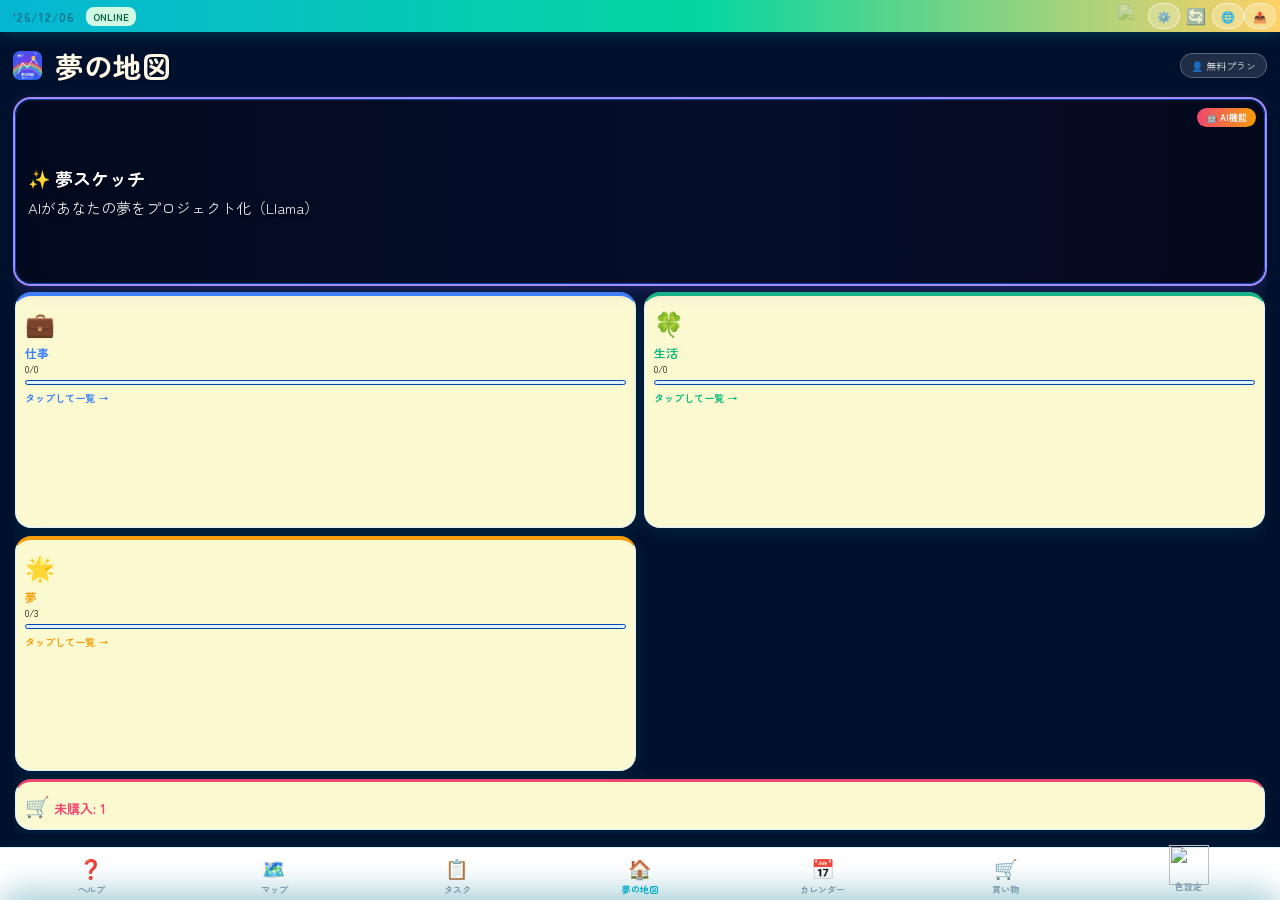
==== commit 6cadd96e: "fix: ホーム画面の全コンテンツ非表示バグを修正 [index.html] - line 3637のJavaScript構文エラーを修正   → copy-prompt-btnのコールバック内にバッ" ====
--- a/index.html
+++ b/index.html
@@ -40,7 +40,7 @@
 .sec.slide-in-right{transform:translateX(-100%);opacity:0;}
 /* ボトムナビ: flex子要素として配置（fixed不使用） */
 .bnav{display:flex;background:white;border-top:1.5px solid #e0f2fe;padding-bottom:var(--sb);flex-shrink:0;box-shadow:0 -2px 12px rgba(6,182,212,0.08);z-index:100;position:relative;pointer-events:auto;}
-.nb{flex:1;display:flex;flex-direction:column;align-items:center;padding:4.5px 2px 5.5px;gap:2px;background:none;border:none;cursor:pointer;font-family:inherit;color:#94a3b8;font-size:9px;font-weight:600;-webkit-tap-highlight-color:rgba(6,182,212,0.15);touch-action:manipulation;}
+.nb{flex:1;display:flex;flex-direction:column;align-items:center;padding:6px 2px 4px;gap:2px;background:none;border:none;cursor:pointer;font-family:inherit;color:#94a3b8;font-size:9px;font-weight:600;-webkit-tap-highlight-color:rgba(6,182,212,0.15);touch-action:manipulation;}
 .nb .ico{font-size:19px;} .nb.active{color:#06B6D4;}
 
 /* ─ Sections ─ */
@@ -216,17 +216,33 @@
     <span id="hdr-date" style="font-size:12px;font-weight:700;color:#0e7490;letter-spacing:0.5px"></span>
     <span id="hdr-status" style="font-size:10px;font-weight:700;padding:2px 7px;border-radius:8px;background:#d1fae5;color:#065f46;margin-left:6px">ONLINE</span>
     <div style="margin-left:auto;display:flex;align-items:center;padding-right:4px">
-    <button class="hdr-btn" onclick="openCatManager()">⚙️</button>
-    <button class="hdr-btn" onclick="switchSec('lang')">🌐</button>
-    <button class="hdr-btn" onclick="switchSec('transfer')">📤</button>
-    <button id="pwa-install-btn" onclick="pwsInstall()" style="display:none;background:linear-gradient(135deg,#f59e0b,#ef4444);border:none;color:white;border-radius:18px;padding:4px 10px;font-size:11px;cursor:pointer;font-family:inherit;font-weight:700;animation:pulse 2s infinite;">📲 インストール</button>
+      <button id="pdf-hdr-btn" onclick="openPdfFloat()" title="PDF" style="background:none;border:none;cursor:pointer;padding:2px 4px;opacity:0.3;pointer-events:none;transition:opacity .2s;display:flex;align-items:center;justify-content:center;" aria-label="PDF">
+        <img src="pdf-icon.png" style="width:28px;height:28px;object-fit:contain;display:block;">
+      </button>
+      <button class="hdr-btn" onclick="openCatManager()">⚙️</button><button onclick="location.reload(true)" style="background:none;border:none;font-size:16px;cursor:pointer;padding:4px 6px;color:rgba(255,255,255,0.7);">🔄</button>
+      <button class="hdr-btn" onclick="switchSec('lang')">🌐</button>
+      <button class="hdr-btn" onclick="switchSec('transfer')">📤</button>
     </div>
   </header>
+
+  <!-- PDFフロート -->
+  <div id="pdf-float" style="display:none;position:fixed;top:52px;right:10px;z-index:300;background:#fff;border-radius:14px;box-shadow:0 4px 24px rgba(0,0,0,0.18);border:1.5px solid #e0f2fe;padding:14px;min-width:200px;">
+    <div style="font-size:12px;font-weight:700;color:#0e7490;margin-bottom:10px;display:flex;align-items:center;gap:6px;">📄 PDF</div>
+    <button onclick="closePdfFloat();exportMapPDF();" style="width:100%;background:linear-gradient(135deg,#0891b2,#0e7490);color:#fff;border:none;border-radius:10px;padding:10px;font-size:13px;font-weight:700;cursor:pointer;margin-bottom:8px;display:flex;align-items:center;justify-content:center;gap:6px;">📄 <span id="pdf-float-export-lbl">PDF出力</span></button>
+    <button onclick="closePdfFloat();importMapPDF();" id="pdf-float-import-btn" style="width:100%;background:#ede9fe;color:#7c3aed;border:1.5px solid #c4b5fd;border-radius:10px;padding:10px;font-size:13px;font-weight:700;cursor:pointer;display:flex;align-items:center;justify-content:center;gap:6px;">📥 <span id="pdf-float-import-lbl">PDFインポート ✨</span></button>
+    <input type="file" id="pdf-import-input" accept=".pdf" style="display:none" onchange="onPdfImportSelected(this)">
+  </div>
+  <!-- PDFフロート背景タップで閉じる -->
+  <div id="pdf-float-bg" onclick="closePdfFloat()" style="display:none;position:fixed;inset:0;z-index:299;"></div>
 
   <div class="body">
     <!-- HOME -->
     <div class="sec active" id="sec-home">
-      <div class="sec-t" style="font-size:180%;align-items:center;color:#FFF8E7"><img src="icon-192.png" style="width:1em;height:1em;border-radius:22%;vertical-align:middle;margin-right:6px"><span id="t-home">夢の地図</span></div>
+      <div class="sec-t" style="font-size:180%;align-items:center;color:#FFF8E7">
+        <img src="icon-192.png" style="width:1em;height:1em;border-radius:22%;vertical-align:middle;margin-right:6px">
+        <span id="t-home">夢の地図</span>
+        <button id="header-login-btn" onclick="switchSec('help')" style="margin-left:auto;background:rgba(255,255,255,0.12);border:1px solid rgba(255,255,255,0.25);border-radius:20px;color:rgba(255,255,255,0.85);font-size:10px;padding:4px 10px;cursor:pointer;font-family:inherit;white-space:nowrap;flex-shrink:0;">👤 <span id="header-login-lbl">ログイン</span></button>
+      </div>
       <div id="home-cnt" style="flex:1;display:flex;flex-direction:column;min-height:0;overflow-y:auto;overflow-x:hidden;padding:2px 2px 4px;"></div>
     </div>
 
@@ -243,6 +259,9 @@
         </div>
         <div id="cat-new-row" class="mt8" style="display:flex;flex-wrap:wrap;gap:4px"></div>
         <button class="btn bp bw mt8" id="add-task-btn">＋ <span id="t-addtask">タスク追加</span></button>
+        <button class="btn mt8" id="ai-task-btn" onclick="onAiTaskBtnClick()" style="background:linear-gradient(135deg,#7c3aed,#6d28d9);color:#fff;border:none;width:100%;margin-top:6px;display:flex;align-items:center;justify-content:center;gap:6px;font-size:12px;padding:9px;opacity:0.4;pointer-events:none;">
+          <span>🤖</span><span id="ai-task-btn-lbl">AIに手伝ってもらう</span><span id="ai-task-btn-count" style="background:rgba(255,255,255,0.2);border-radius:20px;padding:1px 8px;font-size:11px;font-weight:700;">5/5</span>
+        </button>
       </div>
       <div class="card" style="padding:8px 11px"><div id="filter-row" style="display:flex;flex-wrap:wrap;gap:4px"></div></div>
       <div class="card">
@@ -279,8 +298,8 @@
     <!-- TRANSFER -->
     <div class="sec" id="sec-transfer">
       <div class="sec-t"><span>📤</span><span id="t-transfer">データ転送</span></div>
-      <div class="xfer-section"><div class="ct" id="t-export-title">📥 エクスポート</div><p style="font-size:12px;color:#64748b;margin-bottom:9px" id="t-export-desc">データをファイルに保存してデバイス間で共有できます。</p><button class="btn bp bw" onclick="doExport()" id="t-export-btn">📁 ファイルとして保存</button></div>
-      <div class="xfer-section"><div class="ct" id="t-import-title">📤 インポート</div><p style="font-size:12px;color:#64748b;margin-bottom:9px" id="t-import-desc">保存したファイルを選択してデータを復元します。</p><input type="file" id="import-file" accept=".yume,.json" style="display:none" onchange="doImport(this)"/><button class="btn bp bw" onclick="document.getElementById('import-file').click()" id="t-import-btn">📂 ファイルを選択</button><div id="import-msg" style="font-size:12px;margin-top:8px;color:#10b981"></div></div>
+      <div class="xfer-section"><div class="ct" id="t-export-title">💾 夢の地図データバックアップ</div><p style="font-size:12px;color:#64748b;margin-bottom:9px" id="t-export-desc">全データをファイルに保存してバックアップできます。</p><button class="btn bp bw" onclick="doExport()" id="t-export-btn">📁 バックアップ保存</button></div>
+      <div class="xfer-section"><div class="ct" id="t-import-title">🔄 夢の地図データ復元</div><p style="font-size:12px;color:#64748b;margin-bottom:9px" id="t-import-desc">バックアップファイルを選択してデータを復元します。</p><input type="file" id="import-file" accept=".yume,.json" style="display:none" onchange="doImport(this)"/><button class="btn bp bw" onclick="document.getElementById('import-file').click()" id="t-import-btn">📂 復元ファイルを選択</button><div id="import-msg" style="font-size:12px;margin-top:8px;color:#10b981"></div></div>
     </div>
 
     <!-- LANG -->
@@ -293,8 +312,8 @@
     <button class="nb" data-s="map"><span class="ico">🗺️</span><span id="nb-map">マップ</span></button>
     <button class="nb" data-s="tasks"><span class="ico">📋</span><span id="nb-tasks">タスク</span></button>
     <button class="nb active" data-s="home"><span class="ico">🏠</span><span id="nb-home">夢の地図</span></button>
+    <button class="nb" data-s="cal"><span class="ico">📅</span><span id="nb-cal">カレンダー</span></button>
     <button class="nb" data-s="shop"><span class="ico">🛒</span><span id="nb-shop">買い物</span></button>
-    <button class="nb" data-s="cal"><span class="ico">📅</span><span id="nb-cal">カレンダー</span></button>
     <button class="nb" id="nb-innerai" onclick="openInnerAI()" style="position:relative;gap:0;padding:6.5px 2px 4px;"><span class="ico" style="display:flex;align-items:center;justify-content:center;"><img src="palette.png" style="width:40px;height:40px;object-fit:contain;margin-top:-10px;"></span><span id="nb-color-lbl" style="position:absolute;bottom:7px;left:0;right:0;text-align:center;font-size:9px;font-weight:600;">色設定</span></button>
   </nav>
 </div>
@@ -343,13 +362,21 @@
   <div id="ia-color-panel" style="margin:10px 14px 0;flex-shrink:0;position:relative;z-index:1;overflow-y:auto;max-height:60vh;">
     <!-- 色玉 -->
     <div style="display:flex;flex-wrap:wrap;gap:10px;justify-content:center;margin-bottom:12px;padding:8px 0;" id="ia-color-balls"></div>
-    <!-- テキスト入力 -->
-    <div style="display:flex;gap:8px;align-items:center;margin-bottom:10px;">
-      <input id="ia-color-input" type="text" placeholder="例：空色、深海、サーモンピンク…" style="flex:1;background:rgba(255,255,255,0.08);color:rgba(255,255,255,0.9);border:1px solid rgba(255,255,255,0.2);border-radius:12px;padding:9px 13px;font-size:13px;font-family:inherit;outline:none;">
+  <!-- テキスト入力（有料のみ）＋GO・OKは全員表示 -->
+  <div style="display:flex;gap:8px;align-items:center;margin-bottom:10px;">
+    <!-- テキスト入力欄（有料のみ表示） -->
+    <div id="ia-color-input-row" style="display:flex;gap:8px;align-items:center;flex:1;min-width:0;">
+      <input id="ia-color-input" type="text" placeholder="例：空色、深海、サーモンピンク…" style="flex:1;min-width:0;background:rgba(255,255,255,0.08);color:rgba(255,255,255,0.9);border:1px solid rgba(255,255,255,0.2);border-radius:12px;padding:9px 13px;font-size:13px;font-family:inherit;outline:none;">
       <button onclick="iaMic('ia-color-input')" id="ia-mic-color" style="background:rgba(255,255,255,0.1);color:rgba(255,255,255,0.7);border:1px solid rgba(255,255,255,0.2);border-radius:12px;padding:9px 11px;font-size:15px;cursor:pointer;flex-shrink:0;">🎤</button>
-      <button onclick="iaApplyColorInput()" style="background:rgba(255,255,255,0.15);color:white;border:1px solid rgba(255,255,255,0.3);border-radius:12px;padding:9px 16px;font-size:13px;font-weight:700;cursor:pointer;flex-shrink:0;">GO</button>
-      <button onclick="iaConfirmColor()" id="ia-ok-btn" style="background:rgba(100,220,100,0.2);color:rgba(180,255,180,0.95);border:1.5px solid rgba(100,220,100,0.4);border-radius:12px;padding:9px 16px;font-size:13px;font-weight:700;cursor:pointer;flex-shrink:0;">OK</button>
     </div>
+    <!-- ロック表示（無料のみ） -->
+    <div id="ia-color-lock" style="display:none;flex:1;min-width:0;background:rgba(0,0,0,0.25);border:1px solid rgba(255,255,255,0.15);border-radius:12px;padding:8px 10px;font-size:10px;color:rgba(255,255,255,0.55);text-align:center;cursor:pointer;line-height:1.5;" onclick="iaShowLockMsg()">
+      🔒 <span id="ia-lock-msg-short">AI入力は有料機能</span>
+    </div>
+    <!-- GO・OK（全員表示） -->
+    <button onclick="iaApplyColorInput()" style="background:rgba(255,255,255,0.15);color:white;border:1px solid rgba(255,255,255,0.3);border-radius:12px;padding:9px 16px;font-size:13px;font-weight:700;cursor:pointer;flex-shrink:0;">GO</button>
+    <button onclick="iaConfirmColor()" id="ia-ok-btn" style="background:rgba(100,220,100,0.2);color:rgba(180,255,180,0.95);border:1.5px solid rgba(100,220,100,0.4);border-radius:12px;padding:9px 16px;font-size:13px;font-weight:700;cursor:pointer;flex-shrink:0;">OK</button>
+  </div>
     <!-- RGBスライダー -->
     <div style="background:rgba(0,0,0,0.2);border-radius:14px;padding:12px 14px;border:1px solid rgba(255,255,255,0.1);">
       <div style="display:flex;align-items:center;gap:8px;margin-bottom:6px;">
@@ -446,13 +473,13 @@
 const LANGS={
   ja:{code:'ja',name:'日本語',appName:'夢の地図',speechLang:'ja-JP',
     home:'夢の地図',tasks:'タスク',map:'マップ',shop:'買い物',cal:'カレンダー',help:'ヘルプ',transfer:'データ転送',lang:'言語設定',
-    newtask:'新しいタスク',addtask:'タスク追加',catmgr:'カテゴリ管理',suggestLabel:'候補（直近順）：',
+    newtask:'新しいタスク',addtask:'タスク追加',catmgr:'カテゴリ管理',suggestLabel:'候補（直近順）：',taskList:'タスク一覧',
     pending:'未購入',bought:'購入済み',noShop:'買い物リストは空です',
     subAdd:'サブタスク追加',dueDate:'期限日',repeat:'繰り返し',
     repeatNone:'繰り返しなし',daily:'毎日',weekly:'毎週',monthly:'毎月',yearly:'毎年',
     done:'✅ 完了にする',undone:'🔄 未完了に戻す',del:'🗑',close:'✕',noTask:'タスクを追加しましょう！',
-    exportTitle:'📥 エクスポート',exportDesc:'ファイルに保存してデバイス間で共有できます。',exportBtn:'📁 ファイル保存',
-    importTitle:'📤 インポート',importDesc:'保存したファイルを選択して復元します。',importBtn:'📂 ファイル選択',
+    exportTitle:'💾 夢の地図データバックアップ',exportDesc:'全データをファイルに保存してバックアップできます。',exportBtn:'📁 バックアップ保存',
+    importTitle:'🔄 夢の地図データ復元',importDesc:'バックアップファイルを選択して復元します。',importBtn:'📂 復元ファイル選択',
     importOk:'✅ インポート完了！',importErr:'❌ 読み込み失敗。',langSelect:'言語を選択してください',
     micOn:'● 録音中...',catFixed:'固定',catSave:'💾 保存',catCancel:'キャンセル',catAdd:'＋ 追加',
     catNewPh:'カテゴリ名',catEmojiL:'絵文字：',catColorL:'カラー：',catPreview:'プレビュー：',
@@ -463,11 +490,14 @@
     wallpaperTitle:'壁紙の色設定',rgbLabel:'RGB カラー調整',
     iaBubbleMsg:'今のあなたの心の色は？\n心の色にあわせて壁紙を設定しましょう。',
     colorInputPh:'例：空色、深海、サーモンピンク…',colorSetting:'色設定',
-    shopOtherPh:'その他（自由に記載ください）',memoPh:'メモを入力…',
+    shopOtherPh:'その他（自由に記載ください）',memoPh:'メモを入力…',memoTitle:'メモ',
     dreamSketchTitle:'✨ 夢スケッチ',dreamSketchIntro:'あなたの興味や夢について教えてください！',
     dreamRegisterBtn:'🚀 プロジェクトとして登録',dreamRegistered:'✅ タスクに登録しました！',
     archiveTitle:'🏆 プロジェクト達成フォルダ',archiveEmpty:'達成プロジェクトはまだありません',
     archiveMove:'達成フォルダへ移動',archiveRestore:'アクティブに戻す',archiveDelete:'完全削除',
+    mapItems:'件',mapDone:'完了',archiveAchievedAt:'達成',archiveTaskCount:'タスク',archiveMoveConfirm:'を達成フォルダに移動しますか？',
+    colorLockShort:'AI入力は有料機能',colorLockMsg:'より多くの方にAIを利用いただくために\n有料登録後のご利用となります。\nスライダー又は色玉をご利用ください。',
+    aiHelpBtn:'AIに手伝ってもらう',
     mapOrder:'並び替え',
     weekdays:['日','月','火','水','木','金','土'],
     repeatNone:'繰り返しなし',
@@ -485,20 +515,20 @@
       {q:'AI機能（夢スケッチ）について',a:'Cloudflare Workers経由でLlamaを使用します。APIキーはWorkerのSecret（環境変数）に安全に保管されており、アプリ内やGitHubには存在しません。'},
       {q:'プロジェクト達成フォルダとは？',a:'マップ画面でプロジェクトを長押し→「達成フォルダへ」で移動できます。達成フォルダ内では保存継続や完全削除が可能です。'},
       {q:'マインドマップの並び替えは？',a:'マップ画面の各プロジェクトカードの左端「☰」ハンドルをドラッグして上下に並び替えできます。'},
-      {q:'フッターのナビゲーションについて',a:'左から：ヘルプ→マップ→タスク→ホーム（夢の地図）→買い物→カレンダー→色設定の順です。'},
+      {q:'フッターのナビゲーションについて',a:'左から：ヘルプ→マップ→タスク→ホーム（夢の地図）→カレンダー→買い物→色設定の順です。'},
       {q:'データを別のデバイスに移すには？',a:'「📤」ボタンからデータ転送画面を開き、ファイルを保存してクラウドやメールで共有できます。'},
       {q:'このアプリについて',a:'タスク管理・階層マインドマップ・買い物リスト・カレンダー・内的対話AIを一体化したPWAアプリです。'},
     ],
   },
   en:{code:'en',name:'English',appName:'Dream Map',speechLang:'en-US',
     home:'Home',tasks:'Tasks',map:'Map',shop:'Shopping',cal:'History',help:'Help',transfer:'Transfer',lang:'Language',
-    newtask:'New Task',addtask:'Add Task',catmgr:'Categories',suggestLabel:'Recent suggestions:',
+    newtask:'New Task',addtask:'Add Task',catmgr:'Categories',suggestLabel:'Recent suggestions:',taskList:'Task List',
     pending:'Pending',bought:'Purchased',noShop:'Shopping list is empty',
     subAdd:'Add Subtask',dueDate:'Due Date',repeat:'Repeat',
     repeatNone:'No repeat',daily:'Daily',weekly:'Weekly',monthly:'Monthly',yearly:'Yearly',
     done:'✅ Done',undone:'🔄 Undo',del:'🗑',close:'✕',noTask:'Add a task!',
-    exportTitle:'📥 Export',exportDesc:'Save data as a file to share.',exportBtn:'📁 Save File',
-    importTitle:'📤 Import',importDesc:'Select the saved file to restore.',importBtn:'📂 Select File',
+    exportTitle:'💾 Data Backup',exportDesc:'Save all data as a backup file.',exportBtn:'📁 Save Backup',
+    importTitle:'🔄 Data Restore',importDesc:'Select a backup file to restore.',importBtn:'📂 Select Restore File',
     importOk:'✅ Import successful!',importErr:'❌ Could not read file.',langSelect:'Select Language',
     micOn:'● Recording...',catFixed:'Fixed',catSave:'💾 Save',catCancel:'Cancel',catAdd:'＋ Add',
     catNewPh:'Category name',catEmojiL:'Emoji:',catColorL:'Color:',catPreview:'Preview:',
@@ -509,10 +539,14 @@
     wallpaperTitle:'Wallpaper Color',rgbLabel:'RGB Color Adjust',
     iaBubbleMsg:'What color is your heart now?\nSet your wallpaper to match your heart.',
     colorInputPh:'e.g. sky blue, deep sea, salmon pink…',colorSetting:'Color',
-    shopOtherPh:'Other (free text)',memoPh:'Enter memo…',
+    shopOtherPh:'Other (free text)',memoPh:'Enter memo…',memoTitle:'Memo',
     dreamRegisterBtn:'🚀 Register as Project',dreamRegistered:'✅ Added to tasks!',
     archiveTitle:'🏆 Achieved Projects',archiveEmpty:'No achieved projects yet',
     archiveMove:'Move to Archive',archiveRestore:'Restore Active',archiveDelete:'Delete Permanently',
+    mapItems:' items',mapDone:' done',archiveAchievedAt:'Achieved',archiveTaskCount:'tasks',archiveMoveConfirm:' — move to archive?',
+    colorLockShort:'AI input: paid only',colorLockMsg:'AI color input is available for paid users.\nPlease use the slider or color buttons.',
+    iaBubbleMsg:"What color is your heart right now?\nLet's set the wallpaper to match your mood.",
+    aiHelpBtn:'Get AI Help',
     mapOrder:'Reorder',
     weekdays:['Sun','Mon','Tue','Wed','Thu','Fri','Sat'],
     defCats:[
@@ -530,23 +564,23 @@
       {q:'About this app',a:'A PWA integrating task management, mind mapping, and shopping lists.'},
     ],
   },
-  zh:{code:'zh',name:'中文',appName:'梦想地图',speechLang:'zh-CN',home:'首页',tasks:'任务',map:'思维导图',shop:'购物',cal:'历史',help:'帮助',transfer:'数据迁移',lang:'语言',newtask:'新任务',addtask:'添加',catmgr:'管理分类',suggestLabel:'最近建议：',pending:'未购买',bought:'已购买',noShop:'购物列表为空',subAdd:'添加子任务',dueDate:'截止日期',repeat:'重复',repeatNone:'不重复',daily:'每天',weekly:'每周',monthly:'每月',yearly:'每年',done:'✅ 完成',undone:'🔄 撤销',del:'🗑',close:'✕',noTask:'添加任务开始吧！',exportTitle:'📥 导出',exportDesc:'将数据保存为文件共享。',exportBtn:'📁 保存文件',importTitle:'📤 导入',importDesc:'选择保存的文件以恢复数据。',importBtn:'📂 选择文件',importOk:'✅ 导入成功！',importErr:'❌ 无法读取文件。',langSelect:'选择语言',micOn:'● 录音中...',catFixed:'固定',catSave:'💾 保存',catCancel:'取消',catAdd:'＋ 添加',catNewPh:'分类名称',catEmojiL:'表情：',catColorL:'颜色：',catPreview:'预览：',tapToList:'点击查看 →',tapToStart:'✨ 点击开始 →',apiKeySet:'✅ 已加密保存',apiKeyNotSet:'未设置（演示）',sketchTagline:'AI将您的梦想变为项目（无需密钥）',sketchBadge:'🤖 AI功能',dreamSketchTitle:'✨ 梦想草图',dreamSketchIntro:'告诉我您的兴趣和梦想！',dreamRegisterBtn:'🚀 注册为项目',dreamRegistered:'✅ 已添加到任务！',archiveTitle:'🏆 已完成项目',archiveEmpty:'暂无已完成项目',archiveMove:'移至归档',archiveRestore:'恢复活跃',archiveDelete:'永久删除',mapOrder:'排序',weekdays:['日','一','二','三','四','五','六'],
-    wallpaperTitle:'壁纸颜色设置',rgbLabel:'RGB 颜色调整',iaBubbleMsg:'现在你心中的颜色是什么？\n根据心情设置壁纸颜色吧。',colorInputPh:'例：天蓝色、深海、三文鱼粉…',colorSetting:'颜色设置',shopOtherPh:'其他（自由填写）',memoPh:'输入备注…',
+  zh:{code:'zh',name:'中文',appName:'梦想地图',speechLang:'zh-CN',home:'首页',tasks:'任务',map:'思维导图',shop:'购物',cal:'历史',help:'帮助',transfer:'数据迁移',lang:'语言',newtask:'新任务',addtask:'添加',catmgr:'管理分类',suggestLabel:'最近建议：',taskList:'任务列表',pending:'未购买',bought:'已购买',noShop:'购物列表为空',subAdd:'添加子任务',dueDate:'截止日期',repeat:'重复',repeatNone:'不重复',daily:'每天',weekly:'每周',monthly:'每月',yearly:'每年',done:'✅ 完成',undone:'🔄 撤销',del:'🗑',close:'✕',noTask:'添加任务开始吧！',exportTitle:'📥 导出',exportDesc:'将数据保存为文件共享。',exportBtn:'📁 保存文件',importTitle:'📤 导入',importDesc:'选择保存的文件以恢复数据。',importBtn:'📂 选择文件',importOk:'✅ 导入成功！',importErr:'❌ 无法读取文件。',langSelect:'选择语言',micOn:'● 录音中...',catFixed:'固定',catSave:'💾 保存',catCancel:'取消',catAdd:'＋ 添加',catNewPh:'分类名称',catEmojiL:'表情：',catColorL:'颜色：',catPreview:'预览：',tapToList:'点击查看 →',tapToStart:'✨ 点击开始 →',apiKeySet:'✅ 已加密保存',apiKeyNotSet:'未设置（演示）',sketchTagline:'AI将您的梦想变为项目（无需密钥）',sketchBadge:'🤖 AI功能',dreamSketchTitle:'✨ 梦想草图',dreamSketchIntro:'告诉我您的兴趣和梦想！',dreamRegisterBtn:'🚀 注册为项目',dreamRegistered:'✅ 已添加到任务！',archiveTitle:'🏆 已完成项目',archiveEmpty:'暂无已完成项目',archiveMove:'移至归档',archiveRestore:'恢复活跃',archiveDelete:'永久删除',mapItems:'项',mapDone:'完成',archiveAchievedAt:'达成',archiveTaskCount:'任务',archiveMoveConfirm:'，移至归档？',colorLockShort:'AI输入仅限付费',colorLockMsg:'AI颜色输入仅供付费用户使用。\n请使用滑块或颜色按钮。',iaBubbleMsg:'你现在的心情是什么颜色？\n让我们用这个颜色来设置壁纸吧。',mapOrder:'排序',weekdays:['日','一','二','三','四','五','六'],
+    wallpaperTitle:'壁纸颜色设置',rgbLabel:'RGB 颜色调整',iaBubbleMsg:'现在你心中的颜色是什么？\n根据心情设置壁纸颜色吧。',colorInputPh:'例：天蓝色、深海、三文鱼粉…',colorSetting:'颜色设置',shopOtherPh:'其他（自由填写）',memoPh:'输入备注…',memoTitle:'备忘录',
     innerAITitle:'现在心中的颜色是？',innerAISub:'静静地接受您的话语。',
     defCats:[{id:'work',label:'工作',icon:'💼',color:'#3b82f6'},{id:'life',label:'生活',icon:'🍀',color:'#10b981'},{id:'dream',label:'梦想',icon:'🌟',color:'#f59e0b'},{id:'sketch',label:'梦想草图',icon:'✨',color:'#8b5cf6',isSketch:true}],helpQA:[{q:'如何添加任务？',a:'进入任务界面，输入名称并点击添加。'},{q:'AI功能如何使用？',a:'梦想草图使用Llama 3.3 70B通过Puter.js提供，完全免费。'},{q:'数据如何迁移？',a:'点击📤，保存文件并通过云盘或邮件分享。'}]},
-  ko:{code:'ko',name:'한국어',appName:'꿈의 지도',speechLang:'ko-KR',home:'홈',tasks:'할일',map:'마인드맵',shop:'쇼핑',cal:'기록',help:'도움말',transfer:'데이터전송',lang:'언어',newtask:'새 할일',addtask:'추가',catmgr:'카테고리',suggestLabel:'최근 추천:',pending:'미구매',bought:'구매완료',noShop:'쇼핑 목록이 비어있습니다',subAdd:'하위작업 추가',dueDate:'마감일',repeat:'반복',repeatNone:'반복 없음',daily:'매일',weekly:'매주',monthly:'매월',yearly:'매년',done:'✅ 완료',undone:'🔄 취소',del:'🗑',close:'✕',noTask:'할일을 추가해보세요!',exportTitle:'📥 내보내기',exportDesc:'파일로 저장하여 공유하세요.',exportBtn:'📁 파일 저장',importTitle:'📤 가져오기',importDesc:'저장된 파일을 선택하세요.',importBtn:'📂 파일 선택',importOk:'✅ 가져오기 완료!',importErr:'❌ 파일을 읽을 수 없습니다.',langSelect:'언어를 선택하세요',micOn:'● 녹음 중...',catFixed:'고정',catSave:'💾 저장',catCancel:'취소',catAdd:'＋ 추가',catNewPh:'카테고리 이름',catEmojiL:'이모지:',catColorL:'색상:',catPreview:'미리보기:',tapToList:'탭하여 목록 →',tapToStart:'✨ 탭하여 시작 →',apiKeySet:'✅ 암호화 저장됨',apiKeyNotSet:'미설정 (데모)',sketchTagline:'AI가 꿈을 프로젝트로 만들어드립니다',sketchBadge:'🤖 AI기능',dreamSketchTitle:'✨ 꿈 스케치',dreamSketchIntro:'관심사와 꿈에 대해 알려주세요!',dreamRegisterBtn:'🚀 프로젝트로 등록',dreamRegistered:'✅ 할일에 추가되었습니다!',archiveTitle:'🏆 달성 프로젝트',archiveEmpty:'달성한 프로젝트가 없습니다',archiveMove:'보관함으로',archiveRestore:'활성으로 복원',archiveDelete:'영구 삭제',mapOrder:'순서변경',weekdays:['일','월','화','수','목','금','토'],
-    wallpaperTitle:'배경화면 색상 설정',rgbLabel:'RGB 색상 조정',iaBubbleMsg:'지금 당신 마음의 색은？\n마음의 색에 맞춰 배경화면을 설정해요.',colorInputPh:'예: 하늘색, 심해, 연어핑크…',colorSetting:'색상 설정',shopOtherPh:'기타 (자유 입력)',memoPh:'메모 입력…',
+  ko:{code:'ko',name:'한국어',appName:'꿈의 지도',speechLang:'ko-KR',home:'홈',tasks:'할일',map:'마인드맵',shop:'쇼핑',cal:'기록',help:'도움말',transfer:'데이터전송',lang:'언어',newtask:'새 할일',addtask:'추가',catmgr:'카테고리',suggestLabel:'최근 추천:',taskList:'할일 목록',pending:'미구매',bought:'구매완료',noShop:'쇼핑 목록이 비어있습니다',subAdd:'하위작업 추가',dueDate:'마감일',repeat:'반복',repeatNone:'반복 없음',daily:'매일',weekly:'매주',monthly:'매월',yearly:'매년',done:'✅ 완료',undone:'🔄 취소',del:'🗑',close:'✕',noTask:'할일을 추가해보세요!',exportTitle:'📥 내보내기',exportDesc:'파일로 저장하여 공유하세요.',exportBtn:'📁 파일 저장',importTitle:'📤 가져오기',importDesc:'저장된 파일을 선택하세요.',importBtn:'📂 파일 선택',importOk:'✅ 가져오기 완료!',importErr:'❌ 파일을 읽을 수 없습니다.',langSelect:'언어를 선택하세요',micOn:'● 녹음 중...',catFixed:'고정',catSave:'💾 저장',catCancel:'취소',catAdd:'＋ 추가',catNewPh:'카테고리 이름',catEmojiL:'이모지:',catColorL:'색상:',catPreview:'미리보기:',tapToList:'탭하여 목록 →',tapToStart:'✨ 탭하여 시작 →',apiKeySet:'✅ 암호화 저장됨',apiKeyNotSet:'미설정 (데모)',sketchTagline:'AI가 꿈을 프로젝트로 만들어드립니다',sketchBadge:'🤖 AI기능',dreamSketchTitle:'✨ 꿈 스케치',dreamSketchIntro:'관심사와 꿈에 대해 알려주세요!',dreamRegisterBtn:'🚀 프로젝트로 등록',dreamRegistered:'✅ 할일에 추가되었습니다!',archiveTitle:'🏆 달성 프로젝트',archiveEmpty:'달성한 프로젝트가 없습니다',archiveMove:'보관함으로',archiveRestore:'활성으로 복원',archiveDelete:'영구 삭제',mapItems:'건',mapDone:'완료',archiveAchievedAt:'달성',archiveTaskCount:'작업',archiveMoveConfirm:'을 보관함으로 이동?',colorLockShort:'AI 입력은 유료 기능',colorLockMsg:'AI 색상 입력은 유료 사용자 전용입니다.\n슬라이더 또는 색상 버튼을 사용하세요.',iaBubbleMsg:'지금 마음의 색깔은 무엇인가요?\n그 색깔로 배경화면을 설정해 봅시다.',mapOrder:'순서변경',weekdays:['일','월','화','수','목','금','토'],
+    wallpaperTitle:'배경화면 색상 설정',rgbLabel:'RGB 색상 조정',iaBubbleMsg:'지금 당신 마음의 색은？\n마음의 색에 맞춰 배경화면을 설정해요.',colorInputPh:'예: 하늘색, 심해, 연어핑크…',colorSetting:'색상 설정',shopOtherPh:'기타 (자유 입력)',memoPh:'메모 입력…',memoTitle:'메모',
     innerAITitle:'지금 마음의 색을 알려주세요',innerAISub:'당신의 말을 조용히 받아들입니다.',
     defCats:[{id:'work',label:'업무',icon:'💼',color:'#3b82f6'},{id:'life',label:'생활',icon:'🍀',color:'#10b981'},{id:'dream',label:'꿈',icon:'🌟',color:'#f59e0b'},{id:'sketch',label:'꿈 스케치',icon:'✨',color:'#8b5cf6',isSketch:true}],helpQA:[{q:'할일을 추가하려면?',a:'할일 화면에서 이름을 입력하고 추가를 누르세요.'},{q:'AI 기능은?',a:'Puter.js를 통해 Llama 3.3 70B를 사용합니다. 완전 무료.'},{q:'데이터를 이전하려면?',a:'📤 버튼을 눌러 파일로 저장한 후 공유하세요.'}]},
-  es:{code:'es',name:'Español',appName:'Mapa de Sueños',speechLang:'es-ES',home:'Inicio',tasks:'Tareas',map:'Mapa',shop:'Compras',cal:'Historial',help:'Ayuda',transfer:'Transferir',lang:'Idioma',newtask:'Nueva Tarea',addtask:'Agregar',catmgr:'Categorías',suggestLabel:'Sugerencias:',pending:'Pendiente',bought:'Comprado',noShop:'La lista está vacía',subAdd:'Agregar Subtarea',dueDate:'Fecha límite',repeat:'Repetir',repeatNone:'Sin repetición',daily:'Diario',weekly:'Semanal',monthly:'Mensual',yearly:'Anual',done:'✅ Completar',undone:'🔄 Deshacer',del:'🗑',close:'✕',noTask:'¡Agrega una tarea!',exportTitle:'📥 Exportar',exportDesc:'Guarda datos como archivo.',exportBtn:'📁 Guardar',importTitle:'📤 Importar',importDesc:'Selecciona el archivo guardado.',importBtn:'📂 Seleccionar',importOk:'✅ ¡Éxito!',importErr:'❌ Error.',langSelect:'Seleccionar Idioma',micOn:'● Grabando...',catFixed:'Fijo',catSave:'💾 Guardar',catCancel:'Cancelar',catAdd:'＋ Agregar',catNewPh:'Nombre',catEmojiL:'Emoji:',catColorL:'Color:',catPreview:'Vista previa:',tapToList:'Ver lista →',tapToStart:'✨ Empezar →',apiKeySet:'✅ Cifrado',apiKeyNotSet:'No config.',sketchTagline:'IA sin clave',sketchBadge:'🤖 IA',dreamSketchTitle:'✨ Boceto',dreamSketchIntro:'¡Cuéntame tus intereses!',dreamRegisterBtn:'🚀 Registrar',dreamRegistered:'✅ ¡Agregado!',archiveTitle:'🏆 Logros',archiveEmpty:'Sin proyectos logrados',archiveMove:'Archivar',archiveRestore:'Restaurar',archiveDelete:'Eliminar',mapOrder:'Reordenar',weekdays:['Dom','Lun','Mar','Mié','Jue','Vie','Sáb'],wallpaperTitle:'Color de Fondo',rgbLabel:'Ajuste RGB',iaBubbleMsg:'¿Cuál es el color de tu corazón ahora?\nConfigura el fondo según tu estado.',colorInputPh:'ej. azul cielo, océano…',colorSetting:'Color',shopOtherPh:'Otro (libre)',memoPh:'Escribe una nota…',innerAITitle:'¿Cuál es el color de tu corazón?',innerAISub:'Recibimos tus palabras en silencio.',defCats:[{id:'work',label:'Trabajo',icon:'💼',color:'#3b82f6'},{id:'life',label:'Vida',icon:'🍀',color:'#10b981'},{id:'dream',label:'Sueño',icon:'🌟',color:'#f59e0b'},{id:'sketch',label:'Boceto',icon:'✨',color:'#8b5cf6',isSketch:true}],helpQA:[{q:'¿Cómo agregar tarea?',a:'Ve a Tareas, escribe y toca Agregar.'},{q:'¿AI sin clave?',a:'Usa Llama 3.3 70B vía Puter.js (gratis).'}]},
-  pt:{code:'pt',name:'Português',appName:'Mapa dos Sonhos',speechLang:'pt-BR',home:'Início',tasks:'Tarefas',map:'Mapa',shop:'Compras',cal:'Histórico',help:'Ajuda',transfer:'Transferir',lang:'Idioma',newtask:'Nova Tarefa',addtask:'Adicionar',catmgr:'Categorias',suggestLabel:'Sugestões:',pending:'Pendente',bought:'Comprado',noShop:'Lista vazia',subAdd:'Subtarefa',dueDate:'Prazo',repeat:'Repetir',repeatNone:'Sem repetição',daily:'Diário',weekly:'Semanal',monthly:'Mensal',yearly:'Anual',done:'✅ Concluir',undone:'🔄 Desfazer',del:'🗑',close:'✕',noTask:'Adicione uma tarefa!',exportTitle:'📥 Exportar',exportDesc:'Salve dados como arquivo.',exportBtn:'📁 Salvar',importTitle:'📤 Importar',importDesc:'Selecione o arquivo.',importBtn:'📂 Selecionar',importOk:'✅ Concluído!',importErr:'❌ Erro.',langSelect:'Selecionar Idioma',micOn:'● Gravando...',catFixed:'Fixo',catSave:'💾 Salvar',catCancel:'Cancelar',catAdd:'＋ Adicionar',catNewPh:'Nome',catEmojiL:'Emoji:',catColorL:'Cor:',catPreview:'Prévia:',tapToList:'Ver →',tapToStart:'✨ Começar →',apiKeySet:'✅ Criptografado',apiKeyNotSet:'Não config.',sketchTagline:'IA sem chave',sketchBadge:'🤖 IA',dreamSketchTitle:'✨ Esboço',dreamSketchIntro:'Fale sobre seus sonhos!',dreamRegisterBtn:'🚀 Registrar',dreamRegistered:'✅ Adicionado!',archiveTitle:'🏆 Conquistas',archiveEmpty:'Sem projetos conquistas',archiveMove:'Arquivar',archiveRestore:'Restaurar',archiveDelete:'Excluir',mapOrder:'Reordenar',weekdays:['Dom','Seg','Ter','Qua','Qui','Sex','Sáb'],wallpaperTitle:'Cor do Fundo',rgbLabel:'Ajuste RGB',iaBubbleMsg:'Qual a cor do seu coração agora?\nDefina o fundo conforme seu estado.',colorInputPh:'ex. azul céu, oceano…',colorSetting:'Cor',shopOtherPh:'Outro (livre)',memoPh:'Escreva uma nota…',innerAITitle:'Qual a cor do seu coração?',innerAISub:'Recebemos suas palavras em silêncio.',defCats:[{id:'work',label:'Trabalho',icon:'💼',color:'#3b82f6'},{id:'life',label:'Vida',icon:'🍀',color:'#10b981'},{id:'dream',label:'Sonho',icon:'🌟',color:'#f59e0b'},{id:'sketch',label:'Esboço',icon:'✨',color:'#8b5cf6',isSketch:true}],helpQA:[{q:'Como adicionar?',a:'Vá em Tarefas, escreva e toque Adicionar.'},{q:'IA sem chave?',a:'Usa Llama 3.3 70B via Puter.js (grátis).'}]},
-  de:{code:'de',name:'Deutsch',appName:'Traumkarte',speechLang:'de-DE',home:'Start',tasks:'Aufgaben',map:'Mindmap',shop:'Einkaufen',cal:'Verlauf',help:'Hilfe',transfer:'Übertragen',lang:'Sprache',newtask:'Neue Aufgabe',addtask:'Hinzufügen',catmgr:'Kategorien',suggestLabel:'Vorschläge:',pending:'Ausstehend',bought:'Gekauft',noShop:'Liste leer',subAdd:'Unteraufgabe',dueDate:'Fälligkeit',repeat:'Wiederholen',repeatNone:'Kein',daily:'Täglich',weekly:'Wöchentlich',monthly:'Monatlich',yearly:'Jährlich',done:'✅ Abschließen',undone:'🔄 Rückgängig',del:'🗑',close:'✕',noTask:'Aufgabe hinzufügen!',exportTitle:'📥 Exportieren',exportDesc:'Daten als Datei speichern.',exportBtn:'📁 Speichern',importTitle:'📤 Importieren',importDesc:'Gespeicherte Datei auswählen.',importBtn:'📂 Auswählen',importOk:'✅ Erfolgreich!',importErr:'❌ Fehler.',langSelect:'Sprache wählen',micOn:'● Aufnahme...',catFixed:'Fest',catSave:'💾 Speichern',catCancel:'Abbrechen',catAdd:'＋ Hinzufügen',catNewPh:'Name',catEmojiL:'Emoji:',catColorL:'Farbe:',catPreview:'Vorschau:',tapToList:'Liste →',tapToStart:'✨ Starten →',apiKeySet:'✅ Verschlüsselt',apiKeyNotSet:'Nicht gesetzt',sketchTagline:'KI ohne Schlüssel',sketchBadge:'🤖 KI',dreamSketchTitle:'✨ Traumskizze',dreamSketchIntro:'Erzähl von deinen Träumen!',dreamRegisterBtn:'🚀 Registrieren',dreamRegistered:'✅ Hinzugefügt!',archiveTitle:'🏆 Erreichte Projekte',archiveEmpty:'Keine erreichten Projekte',archiveMove:'Archivieren',archiveRestore:'Wiederherstellen',archiveDelete:'Löschen',mapOrder:'Sortieren',weekdays:['So','Mo','Di','Mi','Do','Fr','Sa'],wallpaperTitle:'Hintergrundfarbe',rgbLabel:'RGB Anpassung',iaBubbleMsg:'Welche Farbe hat dein Herz gerade?\nStelle den Hintergrund passend ein.',colorInputPh:'z.B. Himmelblau, Ozean…',colorSetting:'Farbe',shopOtherPh:'Sonstiges (frei)',memoPh:'Notiz eingeben…',innerAITitle:'Welche Farbe hat dein Herz?',innerAISub:'Wir empfangen deine Worte still.',defCats:[{id:'work',label:'Arbeit',icon:'💼',color:'#3b82f6'},{id:'life',label:'Leben',icon:'🍀',color:'#10b981'},{id:'dream',label:'Traum',icon:'🌟',color:'#f59e0b'},{id:'sketch',label:'Traumskizze',icon:'✨',color:'#8b5cf6',isSketch:true}],helpQA:[{q:'Aufgabe hinzufügen?',a:'Gehe zu Aufgaben, gib einen Namen ein.'},{q:'KI ohne Schlüssel?',a:'Nutzt Llama 3.3 70B via Puter.js (kostenlos).'}]},
-  ar:{code:'ar',name:'العربية',appName:'خريطة الأحلام',speechLang:'ar-SA',home:'الرئيسية',tasks:'المهام',map:'خريطة',shop:'تسوق',cal:'السجل',help:'مساعدة',transfer:'نقل',lang:'اللغة',newtask:'مهمة جديدة',addtask:'إضافة',catmgr:'الفئات',suggestLabel:'اقتراحات:',pending:'معلق',bought:'تم الشراء',noShop:'القائمة فارغة',subAdd:'مهمة فرعية',dueDate:'الاستحقاق',repeat:'تكرار',repeatNone:'لا',daily:'يومياً',weekly:'أسبوعياً',monthly:'شهرياً',yearly:'سنوياً',done:'✅ إنجاز',undone:'🔄 إلغاء',del:'🗑',close:'✕',noTask:'أضف مهمة!',exportTitle:'📥 تصدير',exportDesc:'احفظ البيانات كملف.',exportBtn:'📁 حفظ',importTitle:'📤 استيراد',importDesc:'اختر الملف المحفوظ.',importBtn:'📂 اختر',importOk:'✅ تم!',importErr:'❌ خطأ.',langSelect:'اختر اللغة',micOn:'● تسجيل...',catFixed:'ثابت',catSave:'💾 حفظ',catCancel:'إلغاء',catAdd:'＋ إضافة',catNewPh:'الاسم',catEmojiL:'رمز:',catColorL:'لون:',catPreview:'معاينة:',tapToList:'القائمة →',tapToStart:'✨ ابدأ →',apiKeySet:'✅ مشفر',apiKeyNotSet:'غير مضبوط',sketchTagline:'ذكاء اصطناعي مجاني',sketchBadge:'🤖 ذكاء',dreamSketchTitle:'✨ رسم الحلم',dreamSketchIntro:'أخبرني عن أحلامك!',dreamRegisterBtn:'🚀 تسجيل',dreamRegistered:'✅ تمت الإضافة!',archiveTitle:'🏆 المشاريع المنجزة',archiveEmpty:'لا توجد مشاريع منجزة',archiveMove:'للأرشيف',archiveRestore:'استعادة',archiveDelete:'حذف',mapOrder:'ترتيب',weekdays:['أح','إث','ثل','أر','خم','جم','سب'],wallpaperTitle:'لون الخلفية',rgbLabel:'ضبط RGB',iaBubbleMsg:'ما لون قلبك الآن؟\nاضبط الخلفية حسب حالتك.',colorInputPh:'مثل: أزرق سمائي…',colorSetting:'لون',shopOtherPh:'أخرى (حر)',memoPh:'كتابة ملاحظة…',innerAITitle:'ما لون قلبك؟',innerAISub:'نتلقى كلماتك بهدوء.',defCats:[{id:'work',label:'عمل',icon:'💼',color:'#3b82f6'},{id:'life',label:'حياة',icon:'🍀',color:'#10b981'},{id:'dream',label:'حلم',icon:'🌟',color:'#f59e0b'},{id:'sketch',label:'رسم الحلم',icon:'✨',color:'#8b5cf6',isSketch:true}],helpQA:[{q:'كيف أضيف مهمة؟',a:'اذهب إلى المهام وأدخل الاسم.'},{q:'الذكاء الاصطناعي مجاني؟',a:'نعم، Llama 3.3 70B عبر Puter.js مجاناً.'}]},
-  ru:{code:'ru',name:'Русский',appName:'Карта Мечты',speechLang:'ru-RU',home:'Главная',tasks:'Задачи',map:'Карта',shop:'Покупки',cal:'История',help:'Помощь',transfer:'Перенос',lang:'Язык',newtask:'Новая задача',addtask:'Добавить',catmgr:'Категории',suggestLabel:'Предложения:',pending:'Не куплено',bought:'Куплено',noShop:'Список пуст',subAdd:'Подзадача',dueDate:'Срок',repeat:'Повтор',repeatNone:'Нет',daily:'Ежедневно',weekly:'Еженедельно',monthly:'Ежемесячно',yearly:'Ежегодно',done:'✅ Завершить',undone:'🔄 Отменить',del:'🗑',close:'✕',noTask:'Добавьте задачу!',exportTitle:'📥 Экспорт',exportDesc:'Сохраните данные как файл.',exportBtn:'📁 Сохранить',importTitle:'📤 Импорт',importDesc:'Выберите файл.',importBtn:'📂 Выбрать',importOk:'✅ Готово!',importErr:'❌ Ошибка.',langSelect:'Выберите язык',micOn:'● Запись...',catFixed:'Фикс.',catSave:'💾 Сохранить',catCancel:'Отмена',catAdd:'＋ Добавить',catNewPh:'Название',catEmojiL:'Эмодзи:',catColorL:'Цвет:',catPreview:'Просмотр:',tapToList:'Список →',tapToStart:'✨ Начать →',apiKeySet:'✅ Зашифровано',apiKeyNotSet:'Не установлен',sketchTagline:'ИИ без ключа',sketchBadge:'🤖 ИИ',dreamSketchTitle:'✨ Эскиз',dreamSketchIntro:'Расскажите о своих мечтах!',dreamRegisterBtn:'🚀 Зарегистрировать',dreamRegistered:'✅ Добавлено!',archiveTitle:'🏆 Завершённые проекты',archiveEmpty:'Нет завершённых проектов',archiveMove:'В архив',archiveRestore:'Восстановить',archiveDelete:'Удалить',mapOrder:'Сортировка',weekdays:['Вс','Пн','Вт','Ср','Чт','Пт','Сб'],wallpaperTitle:'Цвет обоев',rgbLabel:'Настройка RGB',iaBubbleMsg:'Какой цвет у вашего сердца?\nНастройте обои под своё настроение.',colorInputPh:'напр. небесно-голубой…',colorSetting:'Цвет',shopOtherPh:'Другое (свободно)',memoPh:'Введите заметку…',innerAITitle:'Какой цвет у вашего сердца?',innerAISub:'Мы тихо принимаем ваши слова.',defCats:[{id:'work',label:'Работа',icon:'💼',color:'#3b82f6'},{id:'life',label:'Жизнь',icon:'🍀',color:'#10b981'},{id:'dream',label:'Мечта',icon:'🌟',color:'#f59e0b'},{id:'sketch',label:'Эскиз',icon:'✨',color:'#8b5cf6',isSketch:true}],helpQA:[{q:'Как добавить задачу?',a:'Перейдите в Задачи и введите название.'},{q:'ИИ без ключа?',a:'Да, Llama 3.3 70B через Puter.js бесплатно.'}]},
-  tl:{code:'tl',name:'Filipino',appName:'Mapa ng Pangarap',speechLang:'fil-PH',home:'Tahanan',tasks:'Gawain',map:'Mapa',shop:'Pamimili',cal:'Kasaysayan',help:'Tulong',transfer:'Ilipat',lang:'Wika',newtask:'Bagong Gawain',addtask:'Idagdag',catmgr:'Kategorya',suggestLabel:'Mungkahi:',pending:'Hindi pa',bought:'Nabili',noShop:'Walang laman',subAdd:'Subtask',dueDate:'Takdang Petsa',repeat:'Ulitin',repeatNone:'Wala',daily:'Araw-araw',weekly:'Lingguhan',monthly:'Buwanan',yearly:'Taon-taon',done:'✅ Tapos',undone:'🔄 Bawiin',del:'🗑',close:'✕',noTask:'Magdagdag ng gawain!',exportTitle:'📥 I-export',exportDesc:'I-save bilang file.',exportBtn:'📁 I-save',importTitle:'📤 I-import',importDesc:'Piliin ang file.',importBtn:'📂 Pumili',importOk:'✅ Matagumpay!',importErr:'❌ Error.',langSelect:'Pumili ng Wika',micOn:'● Nagre-record...',catFixed:'Nakatali',catSave:'💾 I-save',catCancel:'Kanselahin',catAdd:'＋ Idagdag',catNewPh:'Pangalan',catEmojiL:'Emoji:',catColorL:'Kulay:',catPreview:'Preview:',tapToList:'Listahan →',tapToStart:'✨ Magsimula →',apiKeySet:'✅ Naka-encrypt',apiKeyNotSet:'Hindi itinakda',sketchTagline:'AI libre, walang key',sketchBadge:'🤖 AI',dreamSketchTitle:'✨ Sketch',dreamSketchIntro:'Sabihin ang iyong mga pangarap!',dreamRegisterBtn:'🚀 Irehistro',dreamRegistered:'✅ Naidagdag!',archiveTitle:'🏆 Natapos na Proyekto',archiveEmpty:'Walang natapos',archiveMove:'I-archive',archiveRestore:'Ibalik',archiveDelete:'Burahin',mapOrder:'Ayusin',weekdays:['Lin','Lun','Mar','Miy','Huw','Biy','Sab'],wallpaperTitle:'Kulay ng Background',rgbLabel:'RGB Ayos',iaBubbleMsg:'Ano ang kulay ng iyong puso ngayon?\nI-set ang background ayon sa iyong damdamin.',colorInputPh:'hal. asul na langit…',colorSetting:'Kulay',shopOtherPh:'Iba pa (malaya)',memoPh:'Isulat ang tala…',innerAITitle:'Ano ang kulay ng iyong puso?',innerAISub:'Tahimik naming tinatanggap ang iyong mga salita.',defCats:[{id:'work',label:'Trabaho',icon:'💼',color:'#3b82f6'},{id:'life',label:'Buhay',icon:'🍀',color:'#10b981'},{id:'dream',label:'Pangarap',icon:'🌟',color:'#f59e0b'},{id:'sketch',label:'Sketch',icon:'✨',color:'#8b5cf6',isSketch:true}],helpQA:[{q:'Paano magdagdag?',a:'Pumunta sa Gawain at i-type ang pangalan.'},{q:'AI libre?',a:'Oo, Llama 3.3 70B sa Puter.js (libre).'}]},
-  hi:{code:'hi',name:'हिन्दी',appName:'सपनों का नक्शा',speechLang:'hi-IN',home:'होम',tasks:'कार्य',map:'माइंडमैप',shop:'खरीदारी',cal:'इतिहास',help:'सहायता',transfer:'स्थानांतरण',lang:'भाषा',newtask:'नया कार्य',addtask:'जोड़ें',catmgr:'श्रेणियाँ',suggestLabel:'सुझाव:',pending:'बाकी',bought:'खरीदा',noShop:'सूची खाली',subAdd:'उप-कार्य',dueDate:'तारीख',repeat:'दोहराएं',repeatNone:'नहीं',daily:'प्रतिदिन',weekly:'साप्ताहिक',monthly:'मासिक',yearly:'वार्षिक',done:'✅ पूर्ण',undone:'🔄 वापस',del:'🗑',close:'✕',noTask:'कार्य जोड़ें!',exportTitle:'📥 निर्यात',exportDesc:'फ़ाइल के रूप में सहेजें।',exportBtn:'📁 सहेजें',importTitle:'📤 आयात',importDesc:'फ़ाइल चुनें।',importBtn:'📂 चुनें',importOk:'✅ सफल!',importErr:'❌ विफल।',langSelect:'भाषा चुनें',micOn:'● रिकॉर्डिंग...',catFixed:'निश्चित',catSave:'💾 सहेजें',catCancel:'रद्द',catAdd:'＋ जोड़ें',catNewPh:'नाम',catEmojiL:'इमोजी:',catColorL:'रंग:',catPreview:'पूर्वावलोकन:',tapToList:'सूची →',tapToStart:'✨ शुरू करें →',apiKeySet:'✅ एन्क्रिप्टेड',apiKeyNotSet:'सेट नहीं',sketchTagline:'AI मुफ़्त',sketchBadge:'🤖 AI',dreamSketchTitle:'✨ स्केच',dreamSketchIntro:'अपने सपने बताएं!',dreamRegisterBtn:'🚀 पंजीकृत करें',dreamRegistered:'✅ जोड़ा!',archiveTitle:'🏆 पूर्ण परियोजनाएं',archiveEmpty:'कोई पूर्ण परियोजना नहीं',archiveMove:'संग्रह में',archiveRestore:'पुनर्स्थापित',archiveDelete:'हटाएं',mapOrder:'क्रम',weekdays:['रवि','सोम','मंग','बुध','गुरु','शुक्र','शनि'],wallpaperTitle:'वॉलपेपर रंग',rgbLabel:'RGB सेटिंग',iaBubbleMsg:'अभी आपके दिल का रंग क्या है?\nअपनी भावना के अनुसार वॉलपेपर सेट करें।',colorInputPh:'उदा. आसमानी नीला…',colorSetting:'रंग',shopOtherPh:'अन्य (स्वतंत्र)',memoPh:'नोट लिखें…',innerAITitle:'अपने दिल का रंग बताएं',innerAISub:'हम आपकी बात शांति से सुनते हैं।',defCats:[{id:'work',label:'काम',icon:'💼',color:'#3b82f6'},{id:'life',label:'जीवन',icon:'🍀',color:'#10b981'},{id:'dream',label:'सपना',icon:'🌟',color:'#f59e0b'},{id:'sketch',label:'स्केच',icon:'✨',color:'#8b5cf6',isSketch:true}],helpQA:[{q:'कार्य कैसे जोड़ें?',a:'कार्य स्क्रीन पर जाएं।'},{q:'AI मुफ़्त?',a:'हाँ, Puter.js के माध्यम से।'}]},
-  id:{code:'id',name:'Indonesia',appName:'Peta Impian',speechLang:'id-ID',home:'Beranda',tasks:'Tugas',map:'Peta Pikiran',shop:'Belanja',cal:'Riwayat',help:'Bantuan',transfer:'Transfer',lang:'Bahasa',newtask:'Tugas Baru',addtask:'Tambah',catmgr:'Kategori',suggestLabel:'Saran:',pending:'Belum dibeli',bought:'Sudah dibeli',noShop:'Daftar kosong',subAdd:'Subtugas',dueDate:'Batas Waktu',repeat:'Ulangi',repeatNone:'Tidak',daily:'Harian',weekly:'Mingguan',monthly:'Bulanan',yearly:'Tahunan',done:'✅ Selesai',undone:'🔄 Batalkan',del:'🗑',close:'✕',noTask:'Tambahkan tugas!',exportTitle:'📥 Ekspor',exportDesc:'Simpan data sebagai file.',exportBtn:'📁 Simpan',importTitle:'📤 Impor',importDesc:'Pilih file.',importBtn:'📂 Pilih',importOk:'✅ Berhasil!',importErr:'❌ Gagal.',langSelect:'Pilih Bahasa',micOn:'● Merekam...',catFixed:'Tetap',catSave:'💾 Simpan',catCancel:'Batal',catAdd:'＋ Tambah',catNewPh:'Nama',catEmojiL:'Emoji:',catColorL:'Warna:',catPreview:'Pratinjau:',tapToList:'Daftar →',tapToStart:'✨ Mulai →',apiKeySet:'✅ Terenkripsi',apiKeyNotSet:'Belum diatur',sketchTagline:'AI gratis, tanpa key',sketchBadge:'🤖 AI',dreamSketchTitle:'✨ Sketsa',dreamSketchIntro:'Ceritakan impianmu!',dreamRegisterBtn:'🚀 Daftarkan',dreamRegistered:'✅ Ditambahkan!',archiveTitle:'🏆 Proyek Selesai',archiveEmpty:'Belum ada proyek selesai',archiveMove:'Arsipkan',archiveRestore:'Pulihkan',archiveDelete:'Hapus',mapOrder:'Urutkan',weekdays:['Min','Sen','Sel','Rab','Kam','Jum','Sab'],wallpaperTitle:'Warna Latar',rgbLabel:'Pengaturan RGB',iaBubbleMsg:'Apa warna hatimu sekarang?\nAtur latar sesuai suasana hatimu.',colorInputPh:'mis. biru langit…',colorSetting:'Warna',shopOtherPh:'Lainnya (bebas)',memoPh:'Tulis catatan…',innerAITitle:'Apa warna hatimu?',innerAISub:'Kami menerima kata-katamu dengan tenang.',defCats:[{id:'work',label:'Kerja',icon:'💼',color:'#3b82f6'},{id:'life',label:'Hidup',icon:'🍀',color:'#10b981'},{id:'dream',label:'Impian',icon:'🌟',color:'#f59e0b'},{id:'sketch',label:'Sketsa',icon:'✨',color:'#8b5cf6',isSketch:true}],helpQA:[{q:'Cara menambah tugas?',a:'Buka Tugas dan ketik nama.'},{q:'AI gratis?',a:'Ya, Llama 3.3 70B via Puter.js (gratis).'}]},
-  ur:{code:'ur',name:'اردو',appName:'خوابوں کا نقشہ',speechLang:'ur-PK',home:'ہوم',tasks:'کام',map:'ذہنی نقشہ',shop:'خریداری',cal:'تاریخ',help:'مدد',transfer:'منتقلی',lang:'زبان',newtask:'نیا کام',addtask:'شامل',catmgr:'زمرے',suggestLabel:'تجاویز:',pending:'باقی',bought:'خریدا',noShop:'فہرست خالی',subAdd:'ذیلی کام',dueDate:'آخری تاریخ',repeat:'دہرائیں',repeatNone:'نہیں',daily:'روزانہ',weekly:'ہفتہ وار',monthly:'ماہانہ',yearly:'سالانہ',done:'✅ مکمل',undone:'🔄 واپس',del:'🗑',close:'✕',noTask:'کام شامل کریں!',exportTitle:'📥 برآمد',exportDesc:'فائل کے طور پر محفوظ کریں۔',exportBtn:'📁 محفوظ',importTitle:'📤 درآمد',importDesc:'فائل منتخب کریں۔',importBtn:'📂 منتخب',importOk:'✅ کامیاب!',importErr:'❌ ناکام۔',langSelect:'زبان منتخب',micOn:'● ریکارڈنگ...',catFixed:'مقررہ',catSave:'💾 محفوظ',catCancel:'منسوخ',catAdd:'＋ شامل',catNewPh:'نام',catEmojiL:'ایموجی:',catColorL:'رنگ:',catPreview:'پیش نظارہ:',tapToList:'فہرست →',tapToStart:'✨ شروع →',apiKeySet:'✅ خفیہ',apiKeyNotSet:'سیٹ نہیں',sketchTagline:'AI مفت',sketchBadge:'🤖 AI',dreamSketchTitle:'✨ اسکیچ',dreamSketchIntro:'اپنے خواب بتائیں!',dreamRegisterBtn:'🚀 درج کریں',dreamRegistered:'✅ شامل ہوگیا!',archiveTitle:'🏆 مکمل منصوبے',archiveEmpty:'کوئی مکمل منصوبہ نہیں',archiveMove:'محفوظ کریں',archiveRestore:'بحال کریں',archiveDelete:'حذف کریں',mapOrder:'ترتیب',weekdays:['اتوار','پیر','منگل','بدھ','جمعرات','جمعہ','ہفتہ'],wallpaperTitle:'وال پیپر رنگ',rgbLabel:'RGB سیٹنگ',iaBubbleMsg:'آج آپ کے دل کا رنگ کیا ہے?\nاپنے جذبات کے مطابق وال پیپر سیٹ کریں۔',colorInputPh:'مثل: آسمانی…',colorSetting:'رنگ',shopOtherPh:'دیگر (آزاد)',memoPh:'نوٹ لکھیں…',innerAITitle:'آپ کے دل کا رنگ',innerAISub:'ہم آپ کی باتیں خاموشی سے سنتے ہیں۔',defCats:[{id:'work',label:'کام',icon:'💼',color:'#3b82f6'},{id:'life',label:'زندگی',icon:'🍀',color:'#10b981'},{id:'dream',label:'خواب',icon:'🌟',color:'#f59e0b'},{id:'sketch',label:'اسکیچ',icon:'✨',color:'#8b5cf6',isSketch:true}],helpQA:[{q:'کام کیسے شامل کریں؟',a:'کام کی اسکرین پر جائیں۔'},{q:'AI مفت ہے؟',a:'ہاں، Puter.js کے ذریعے مفت۔'}]},
+  es:{code:'es',name:'Español',appName:'Mapa de Sueños',speechLang:'es-ES',home:'Inicio',tasks:'Tareas',map:'Mapa',shop:'Compras',cal:'Historial',help:'Ayuda',transfer:'Transferir',lang:'Idioma',newtask:'Nueva Tarea',addtask:'Agregar',catmgr:'Categorías',suggestLabel:'Sugerencias:',taskList:'Lista de Tareas',pending:'Pendiente',bought:'Comprado',noShop:'La lista está vacía',subAdd:'Agregar Subtarea',dueDate:'Fecha límite',repeat:'Repetir',repeatNone:'Sin repetición',daily:'Diario',weekly:'Semanal',monthly:'Mensual',yearly:'Anual',done:'✅ Completar',undone:'🔄 Deshacer',del:'🗑',close:'✕',noTask:'¡Agrega una tarea!',exportTitle:'📥 Exportar',exportDesc:'Guarda datos como archivo.',exportBtn:'📁 Guardar',importTitle:'📤 Importar',importDesc:'Selecciona el archivo guardado.',importBtn:'📂 Seleccionar',importOk:'✅ ¡Éxito!',importErr:'❌ Error.',langSelect:'Seleccionar Idioma',micOn:'● Grabando...',catFixed:'Fijo',catSave:'💾 Guardar',catCancel:'Cancelar',catAdd:'＋ Agregar',catNewPh:'Nombre',catEmojiL:'Emoji:',catColorL:'Color:',catPreview:'Vista previa:',tapToList:'Ver lista →',tapToStart:'✨ Empezar →',apiKeySet:'✅ Cifrado',apiKeyNotSet:'No config.',sketchTagline:'IA sin clave',sketchBadge:'🤖 IA',dreamSketchTitle:'✨ Boceto',dreamSketchIntro:'¡Cuéntame tus intereses!',dreamRegisterBtn:'🚀 Registrar',dreamRegistered:'✅ ¡Agregado!',archiveTitle:'🏆 Logros',archiveEmpty:'Sin proyectos logrados',archiveMove:'Archivar',archiveRestore:'Restaurar',archiveDelete:'Eliminar',mapItems:' ítems',mapDone:' hechas',archiveAchievedAt:'Logrado',archiveTaskCount:'tareas',archiveMoveConfirm:' — ¿mover al archivo?',colorLockShort:'IA: solo pago',colorLockMsg:'La entrada de color IA es para usuarios de pago.\nUse el deslizador o los botones de color.',iaBubbleMsg:'¿De qué color está tu corazón ahora?\nEstablezcamos el fondo con ese color.',mapOrder:'Reordenar',weekdays:['Dom','Lun','Mar','Mié','Jue','Vie','Sáb'],wallpaperTitle:'Color de Fondo',rgbLabel:'Ajuste RGB',iaBubbleMsg:'¿Cuál es el color de tu corazón ahora?\nConfigura el fondo según tu estado.',colorInputPh:'ej. azul cielo, océano…',colorSetting:'Color',shopOtherPh:'Otro (libre)',memoPh:'Escribe una nota…',memoTitle:'Nota',innerAITitle:'¿Cuál es el color de tu corazón?',innerAISub:'Recibimos tus palabras en silencio.',defCats:[{id:'work',label:'Trabajo',icon:'💼',color:'#3b82f6'},{id:'life',label:'Vida',icon:'🍀',color:'#10b981'},{id:'dream',label:'Sueño',icon:'🌟',color:'#f59e0b'},{id:'sketch',label:'Boceto',icon:'✨',color:'#8b5cf6',isSketch:true}],helpQA:[{q:'¿Cómo agregar tarea?',a:'Ve a Tareas, escribe y toca Agregar.'},{q:'¿AI sin clave?',a:'Usa Llama 3.3 70B vía Puter.js (gratis).'}]},
+  pt:{code:'pt',name:'Português',appName:'Mapa dos Sonhos',speechLang:'pt-BR',home:'Início',tasks:'Tarefas',map:'Mapa',shop:'Compras',cal:'Histórico',help:'Ajuda',transfer:'Transferir',lang:'Idioma',newtask:'Nova Tarefa',addtask:'Adicionar',catmgr:'Categorias',suggestLabel:'Sugestões:',taskList:'Lista de Tarefas',pending:'Pendente',bought:'Comprado',noShop:'Lista vazia',subAdd:'Subtarefa',dueDate:'Prazo',repeat:'Repetir',repeatNone:'Sem repetição',daily:'Diário',weekly:'Semanal',monthly:'Mensal',yearly:'Anual',done:'✅ Concluir',undone:'🔄 Desfazer',del:'🗑',close:'✕',noTask:'Adicione uma tarefa!',exportTitle:'📥 Exportar',exportDesc:'Salve dados como arquivo.',exportBtn:'📁 Salvar',importTitle:'📤 Importar',importDesc:'Selecione o arquivo.',importBtn:'📂 Selecionar',importOk:'✅ Concluído!',importErr:'❌ Erro.',langSelect:'Selecionar Idioma',micOn:'● Gravando...',catFixed:'Fixo',catSave:'💾 Salvar',catCancel:'Cancelar',catAdd:'＋ Adicionar',catNewPh:'Nome',catEmojiL:'Emoji:',catColorL:'Cor:',catPreview:'Prévia:',tapToList:'Ver →',tapToStart:'✨ Começar →',apiKeySet:'✅ Criptografado',apiKeyNotSet:'Não config.',sketchTagline:'IA sem chave',sketchBadge:'🤖 IA',dreamSketchTitle:'✨ Esboço',dreamSketchIntro:'Fale sobre seus sonhos!',dreamRegisterBtn:'🚀 Registrar',dreamRegistered:'✅ Adicionado!',archiveTitle:'🏆 Conquistas',archiveEmpty:'Sem projetos conquistas',archiveMove:'Arquivar',archiveRestore:'Restaurar',archiveDelete:'Excluir',mapItems:' itens',mapDone:' feitas',archiveAchievedAt:'Conquistado',archiveTaskCount:'tarefas',archiveMoveConfirm:' — mover para arquivo?',colorLockShort:'IA: só pago',colorLockMsg:'A entrada de cor IA é para usuários pagos.\nUse o controle deslizante ou os botões de cor.',iaBubbleMsg:'Qual é a cor do seu coração agora?\nVamos definir o papel de parede com essa cor.',mapOrder:'Reordenar',weekdays:['Dom','Seg','Ter','Qua','Qui','Sex','Sáb'],wallpaperTitle:'Cor do Fundo',rgbLabel:'Ajuste RGB',iaBubbleMsg:'Qual a cor do seu coração agora?\nDefina o fundo conforme seu estado.',colorInputPh:'ex. azul céu, oceano…',colorSetting:'Cor',shopOtherPh:'Outro (livre)',memoPh:'Escreva uma nota…',memoTitle:'Nota',innerAITitle:'Qual a cor do seu coração?',innerAISub:'Recebemos suas palavras em silêncio.',defCats:[{id:'work',label:'Trabalho',icon:'💼',color:'#3b82f6'},{id:'life',label:'Vida',icon:'🍀',color:'#10b981'},{id:'dream',label:'Sonho',icon:'🌟',color:'#f59e0b'},{id:'sketch',label:'Esboço',icon:'✨',color:'#8b5cf6',isSketch:true}],helpQA:[{q:'Como adicionar?',a:'Vá em Tarefas, escreva e toque Adicionar.'},{q:'IA sem chave?',a:'Usa Llama 3.3 70B via Puter.js (grátis).'}]},
+  de:{code:'de',name:'Deutsch',appName:'Traumkarte',speechLang:'de-DE',home:'Start',tasks:'Aufgaben',map:'Mindmap',shop:'Einkaufen',cal:'Verlauf',help:'Hilfe',transfer:'Übertragen',lang:'Sprache',newtask:'Neue Aufgabe',addtask:'Hinzufügen',catmgr:'Kategorien',suggestLabel:'Vorschläge:',taskList:'Aufgabenliste',pending:'Ausstehend',bought:'Gekauft',noShop:'Liste leer',subAdd:'Unteraufgabe',dueDate:'Fälligkeit',repeat:'Wiederholen',repeatNone:'Kein',daily:'Täglich',weekly:'Wöchentlich',monthly:'Monatlich',yearly:'Jährlich',done:'✅ Abschließen',undone:'🔄 Rückgängig',del:'🗑',close:'✕',noTask:'Aufgabe hinzufügen!',exportTitle:'📥 Exportieren',exportDesc:'Daten als Datei speichern.',exportBtn:'📁 Speichern',importTitle:'📤 Importieren',importDesc:'Gespeicherte Datei auswählen.',importBtn:'📂 Auswählen',importOk:'✅ Erfolgreich!',importErr:'❌ Fehler.',langSelect:'Sprache wählen',micOn:'● Aufnahme...',catFixed:'Fest',catSave:'💾 Speichern',catCancel:'Abbrechen',catAdd:'＋ Hinzufügen',catNewPh:'Name',catEmojiL:'Emoji:',catColorL:'Farbe:',catPreview:'Vorschau:',tapToList:'Liste →',tapToStart:'✨ Starten →',apiKeySet:'✅ Verschlüsselt',apiKeyNotSet:'Nicht gesetzt',sketchTagline:'KI ohne Schlüssel',sketchBadge:'🤖 KI',dreamSketchTitle:'✨ Traumskizze',dreamSketchIntro:'Erzähl von deinen Träumen!',dreamRegisterBtn:'🚀 Registrieren',dreamRegistered:'✅ Hinzugefügt!',archiveTitle:'🏆 Erreichte Projekte',archiveEmpty:'Keine erreichten Projekte',archiveMove:'Archivieren',archiveRestore:'Wiederherstellen',archiveDelete:'Löschen',mapItems:' Eintr.',mapDone:' erled.',archiveAchievedAt:'Erreicht',archiveTaskCount:'Aufgaben',archiveMoveConfirm:' — archivieren?',colorLockShort:'KI-Eingabe: kostenpflichtig',colorLockMsg:'KI-Farbeingabe ist nur für zahlende Nutzer.\nBitte Schieberegler oder Farbbuttons verwenden.',iaBubbleMsg:'Welche Farbe hat dein Herz gerade?\nLass uns das Hintergrundbild passend einstellen.',mapOrder:'Sortieren',weekdays:['So','Mo','Di','Mi','Do','Fr','Sa'],wallpaperTitle:'Hintergrundfarbe',rgbLabel:'RGB Anpassung',iaBubbleMsg:'Welche Farbe hat dein Herz gerade?\nStelle den Hintergrund passend ein.',colorInputPh:'z.B. Himmelblau, Ozean…',colorSetting:'Farbe',shopOtherPh:'Sonstiges (frei)',memoPh:'Notiz eingeben…',memoTitle:'Notiz',innerAITitle:'Welche Farbe hat dein Herz?',innerAISub:'Wir empfangen deine Worte still.',defCats:[{id:'work',label:'Arbeit',icon:'💼',color:'#3b82f6'},{id:'life',label:'Leben',icon:'🍀',color:'#10b981'},{id:'dream',label:'Traum',icon:'🌟',color:'#f59e0b'},{id:'sketch',label:'Traumskizze',icon:'✨',color:'#8b5cf6',isSketch:true}],helpQA:[{q:'Aufgabe hinzufügen?',a:'Gehe zu Aufgaben, gib einen Namen ein.'},{q:'KI ohne Schlüssel?',a:'Nutzt Llama 3.3 70B via Puter.js (kostenlos).'}]},
+  ar:{code:'ar',name:'العربية',appName:'خريطة الأحلام',speechLang:'ar-SA',home:'الرئيسية',tasks:'المهام',map:'خريطة',shop:'تسوق',cal:'السجل',help:'مساعدة',transfer:'نقل',lang:'اللغة',newtask:'مهمة جديدة',addtask:'إضافة',catmgr:'الفئات',suggestLabel:'اقتراحات:',taskList:'قائمة المهام',pending:'معلق',bought:'تم الشراء',noShop:'القائمة فارغة',subAdd:'مهمة فرعية',dueDate:'الاستحقاق',repeat:'تكرار',repeatNone:'لا',daily:'يومياً',weekly:'أسبوعياً',monthly:'شهرياً',yearly:'سنوياً',done:'✅ إنجاز',undone:'🔄 إلغاء',del:'🗑',close:'✕',noTask:'أضف مهمة!',exportTitle:'📥 تصدير',exportDesc:'احفظ البيانات كملف.',exportBtn:'📁 حفظ',importTitle:'📤 استيراد',importDesc:'اختر الملف المحفوظ.',importBtn:'📂 اختر',importOk:'✅ تم!',importErr:'❌ خطأ.',langSelect:'اختر اللغة',micOn:'● تسجيل...',catFixed:'ثابت',catSave:'💾 حفظ',catCancel:'إلغاء',catAdd:'＋ إضافة',catNewPh:'الاسم',catEmojiL:'رمز:',catColorL:'لون:',catPreview:'معاينة:',tapToList:'القائمة →',tapToStart:'✨ ابدأ →',apiKeySet:'✅ مشفر',apiKeyNotSet:'غير مضبوط',sketchTagline:'ذكاء اصطناعي مجاني',sketchBadge:'🤖 ذكاء',dreamSketchTitle:'✨ رسم الحلم',dreamSketchIntro:'أخبرني عن أحلامك!',dreamRegisterBtn:'🚀 تسجيل',dreamRegistered:'✅ تمت الإضافة!',archiveTitle:'🏆 المشاريع المنجزة',archiveEmpty:'لا توجد مشاريع منجزة',archiveMove:'للأرشيف',archiveRestore:'استعادة',archiveDelete:'حذف',mapItems:' عناصر',mapDone:' منجز',archiveAchievedAt:'أُنجز',archiveTaskCount:'مهام',archiveMoveConfirm:' — نقل للأرشيف؟',colorLockShort:'إدخال AI مدفوع فقط',colorLockMsg:'إدخال الألوان بالذكاء الاصطناعي للمستخدمين المدفوعين فقط.\nاستخدم شريط التمرير أو أزرار الألوان.',iaBubbleMsg:'ما لون قلبك الآن؟\nلنضبط خلفية الشاشة لتناسب مزاجك.',mapOrder:'ترتيب',weekdays:['أح','إث','ثل','أر','خم','جم','سب'],wallpaperTitle:'لون الخلفية',rgbLabel:'ضبط RGB',iaBubbleMsg:'ما لون قلبك الآن؟\nاضبط الخلفية حسب حالتك.',colorInputPh:'مثل: أزرق سمائي…',colorSetting:'لون',shopOtherPh:'أخرى (حر)',memoPh:'كتابة ملاحظة…',memoTitle:'ملاحظة',innerAITitle:'ما لون قلبك؟',innerAISub:'نتلقى كلماتك بهدوء.',defCats:[{id:'work',label:'عمل',icon:'💼',color:'#3b82f6'},{id:'life',label:'حياة',icon:'🍀',color:'#10b981'},{id:'dream',label:'حلم',icon:'🌟',color:'#f59e0b'},{id:'sketch',label:'رسم الحلم',icon:'✨',color:'#8b5cf6',isSketch:true}],helpQA:[{q:'كيف أضيف مهمة؟',a:'اذهب إلى المهام وأدخل الاسم.'},{q:'الذكاء الاصطناعي مجاني؟',a:'نعم، Llama 3.3 70B عبر Puter.js مجاناً.'}]},
+  ru:{code:'ru',name:'Русский',appName:'Карта Мечты',speechLang:'ru-RU',home:'Главная',tasks:'Задачи',map:'Карта',shop:'Покупки',cal:'История',help:'Помощь',transfer:'Перенос',lang:'Язык',newtask:'Новая задача',addtask:'Добавить',catmgr:'Категории',suggestLabel:'Предложения:',taskList:'Список задач',pending:'Не куплено',bought:'Куплено',noShop:'Список пуст',subAdd:'Подзадача',dueDate:'Срок',repeat:'Повтор',repeatNone:'Нет',daily:'Ежедневно',weekly:'Еженедельно',monthly:'Ежемесячно',yearly:'Ежегодно',done:'✅ Завершить',undone:'🔄 Отменить',del:'🗑',close:'✕',noTask:'Добавьте задачу!',exportTitle:'📥 Экспорт',exportDesc:'Сохраните данные как файл.',exportBtn:'📁 Сохранить',importTitle:'📤 Импорт',importDesc:'Выберите файл.',importBtn:'📂 Выбрать',importOk:'✅ Готово!',importErr:'❌ Ошибка.',langSelect:'Выберите язык',micOn:'● Запись...',catFixed:'Фикс.',catSave:'💾 Сохранить',catCancel:'Отмена',catAdd:'＋ Добавить',catNewPh:'Название',catEmojiL:'Эмодзи:',catColorL:'Цвет:',catPreview:'Просмотр:',tapToList:'Список →',tapToStart:'✨ Начать →',apiKeySet:'✅ Зашифровано',apiKeyNotSet:'Не установлен',sketchTagline:'ИИ без ключа',sketchBadge:'🤖 ИИ',dreamSketchTitle:'✨ Эскиз',dreamSketchIntro:'Расскажите о своих мечтах!',dreamRegisterBtn:'🚀 Зарегистрировать',dreamRegistered:'✅ Добавлено!',archiveTitle:'🏆 Завершённые проекты',archiveEmpty:'Нет завершённых проектов',archiveMove:'В архив',archiveRestore:'Восстановить',archiveDelete:'Удалить',mapItems:' эл.',mapDone:' вып.',archiveAchievedAt:'Завершено',archiveTaskCount:'задач',archiveMoveConfirm:' — в архив?',colorLockShort:'ИИ-ввод: только платно',colorLockMsg:'Ввод цвета ИИ доступен только платным пользователям.\nИспользуйте ползунок или кнопки цвета.',iaBubbleMsg:'Какого цвета ваше сердце сейчас?\nДавайте установим обои под ваше настроение.',mapOrder:'Сортировка',weekdays:['Вс','Пн','Вт','Ср','Чт','Пт','Сб'],wallpaperTitle:'Цвет обоев',rgbLabel:'Настройка RGB',iaBubbleMsg:'Какой цвет у вашего сердца?\nНастройте обои под своё настроение.',colorInputPh:'напр. небесно-голубой…',colorSetting:'Цвет',shopOtherPh:'Другое (свободно)',memoPh:'Введите заметку…',memoTitle:'Заметка',innerAITitle:'Какой цвет у вашего сердца?',innerAISub:'Мы тихо принимаем ваши слова.',defCats:[{id:'work',label:'Работа',icon:'💼',color:'#3b82f6'},{id:'life',label:'Жизнь',icon:'🍀',color:'#10b981'},{id:'dream',label:'Мечта',icon:'🌟',color:'#f59e0b'},{id:'sketch',label:'Эскиз',icon:'✨',color:'#8b5cf6',isSketch:true}],helpQA:[{q:'Как добавить задачу?',a:'Перейдите в Задачи и введите название.'},{q:'ИИ без ключа?',a:'Да, Llama 3.3 70B через Puter.js бесплатно.'}]},
+  tl:{code:'tl',name:'Filipino',appName:'Mapa ng Pangarap',speechLang:'fil-PH',home:'Tahanan',tasks:'Gawain',map:'Mapa',shop:'Pamimili',cal:'Kasaysayan',help:'Tulong',transfer:'Ilipat',lang:'Wika',newtask:'Bagong Gawain',addtask:'Idagdag',catmgr:'Kategorya',suggestLabel:'Mungkahi:',taskList:'Listahan ng Gawain',pending:'Hindi pa',bought:'Nabili',noShop:'Walang laman',subAdd:'Subtask',dueDate:'Takdang Petsa',repeat:'Ulitin',repeatNone:'Wala',daily:'Araw-araw',weekly:'Lingguhan',monthly:'Buwanan',yearly:'Taon-taon',done:'✅ Tapos',undone:'🔄 Bawiin',del:'🗑',close:'✕',noTask:'Magdagdag ng gawain!',exportTitle:'📥 I-export',exportDesc:'I-save bilang file.',exportBtn:'📁 I-save',importTitle:'📤 I-import',importDesc:'Piliin ang file.',importBtn:'📂 Pumili',importOk:'✅ Matagumpay!',importErr:'❌ Error.',langSelect:'Pumili ng Wika',micOn:'● Nagre-record...',catFixed:'Nakatali',catSave:'💾 I-save',catCancel:'Kanselahin',catAdd:'＋ Idagdag',catNewPh:'Pangalan',catEmojiL:'Emoji:',catColorL:'Kulay:',catPreview:'Preview:',tapToList:'Listahan →',tapToStart:'✨ Magsimula →',apiKeySet:'✅ Naka-encrypt',apiKeyNotSet:'Hindi itinakda',sketchTagline:'AI libre, walang key',sketchBadge:'🤖 AI',dreamSketchTitle:'✨ Sketch',dreamSketchIntro:'Sabihin ang iyong mga pangarap!',dreamRegisterBtn:'🚀 Irehistro',dreamRegistered:'✅ Naidagdag!',archiveTitle:'🏆 Natapos na Proyekto',archiveEmpty:'Walang natapos',archiveMove:'I-archive',archiveRestore:'Ibalik',archiveDelete:'Burahin',mapItems:' item',mapDone:' tapos',archiveAchievedAt:'Nakamit',archiveTaskCount:'gawain',archiveMoveConfirm:' — ilipat sa archive?',colorLockShort:'AI input: bayad lamang',colorLockMsg:'Ang AI color input ay para sa mga bayad na gumagamit.\nGamitin ang slider o mga kulay na butones.',iaBubbleMsg:'Anong kulay ang iyong puso ngayon?\nItakda natin ang wallpaper ayon sa iyong pakiramdam.',mapOrder:'Ayusin',weekdays:['Lin','Lun','Mar','Miy','Huw','Biy','Sab'],wallpaperTitle:'Kulay ng Background',rgbLabel:'RGB Ayos',iaBubbleMsg:'Ano ang kulay ng iyong puso ngayon?\nI-set ang background ayon sa iyong damdamin.',colorInputPh:'hal. asul na langit…',colorSetting:'Kulay',shopOtherPh:'Iba pa (malaya)',memoPh:'Isulat ang tala…',memoTitle:'Tala',innerAITitle:'Ano ang kulay ng iyong puso?',innerAISub:'Tahimik naming tinatanggap ang iyong mga salita.',defCats:[{id:'work',label:'Trabaho',icon:'💼',color:'#3b82f6'},{id:'life',label:'Buhay',icon:'🍀',color:'#10b981'},{id:'dream',label:'Pangarap',icon:'🌟',color:'#f59e0b'},{id:'sketch',label:'Sketch',icon:'✨',color:'#8b5cf6',isSketch:true}],helpQA:[{q:'Paano magdagdag?',a:'Pumunta sa Gawain at i-type ang pangalan.'},{q:'AI libre?',a:'Oo, Llama 3.3 70B sa Puter.js (libre).'}]},
+  hi:{code:'hi',name:'हिन्दी',appName:'सपनों का नक्शा',speechLang:'hi-IN',home:'होम',tasks:'कार्य',map:'माइंडमैप',shop:'खरीदारी',cal:'इतिहास',help:'सहायता',transfer:'स्थानांतरण',lang:'भाषा',newtask:'नया कार्य',addtask:'जोड़ें',catmgr:'श्रेणियाँ',suggestLabel:'सुझाव:',taskList:'कार्य सूची',pending:'बाकी',bought:'खरीदा',noShop:'सूची खाली',subAdd:'उप-कार्य',dueDate:'तारीख',repeat:'दोहराएं',repeatNone:'नहीं',daily:'प्रतिदिन',weekly:'साप्ताहिक',monthly:'मासिक',yearly:'वार्षिक',done:'✅ पूर्ण',undone:'🔄 वापस',del:'🗑',close:'✕',noTask:'कार्य जोड़ें!',exportTitle:'📥 निर्यात',exportDesc:'फ़ाइल के रूप में सहेजें।',exportBtn:'📁 सहेजें',importTitle:'📤 आयात',importDesc:'फ़ाइल चुनें।',importBtn:'📂 चुनें',importOk:'✅ सफल!',importErr:'❌ विफल।',langSelect:'भाषा चुनें',micOn:'● रिकॉर्डिंग...',catFixed:'निश्चित',catSave:'💾 सहेजें',catCancel:'रद्द',catAdd:'＋ जोड़ें',catNewPh:'नाम',catEmojiL:'इमोजी:',catColorL:'रंग:',catPreview:'पूर्वावलोकन:',tapToList:'सूची →',tapToStart:'✨ शुरू करें →',apiKeySet:'✅ एन्क्रिप्टेड',apiKeyNotSet:'सेट नहीं',sketchTagline:'AI मुफ़्त',sketchBadge:'🤖 AI',dreamSketchTitle:'✨ स्केच',dreamSketchIntro:'अपने सपने बताएं!',dreamRegisterBtn:'🚀 पंजीकृत करें',dreamRegistered:'✅ जोड़ा!',archiveTitle:'🏆 पूर्ण परियोजनाएं',archiveEmpty:'कोई पूर्ण परियोजना नहीं',archiveMove:'संग्रह में',archiveRestore:'पुनर्स्थापित',archiveDelete:'हटाएं',mapItems:' कार्य',mapDone:' पूर्ण',archiveAchievedAt:'पूर्ण',archiveTaskCount:'कार्य',archiveMoveConfirm:' — संग्रह में ले जाएं?',colorLockShort:'AI इनपुट: केवल भुगतान',colorLockMsg:'AI रंग इनपुट केवल भुगतान उपयोगकर्ताओं के लिए है।\nस्लाइडर या रंग बटन का उपयोग करें।',iaBubbleMsg:'अभी आपके दिल का रंग क्या है?\nउस रंग से वॉलपेपर सेट करते हैं।',mapOrder:'क्रम',weekdays:['रवि','सोम','मंग','बुध','गुरु','शुक्र','शनि'],wallpaperTitle:'वॉलपेपर रंग',rgbLabel:'RGB सेटिंग',iaBubbleMsg:'अभी आपके दिल का रंग क्या है?\nअपनी भावना के अनुसार वॉलपेपर सेट करें।',colorInputPh:'उदा. आसमानी नीला…',colorSetting:'रंग',shopOtherPh:'अन्य (स्वतंत्र)',memoPh:'नोट लिखें…',memoTitle:'नोट',innerAITitle:'अपने दिल का रंग बताएं',innerAISub:'हम आपकी बात शांति से सुनते हैं।',defCats:[{id:'work',label:'काम',icon:'💼',color:'#3b82f6'},{id:'life',label:'जीवन',icon:'🍀',color:'#10b981'},{id:'dream',label:'सपना',icon:'🌟',color:'#f59e0b'},{id:'sketch',label:'स्केच',icon:'✨',color:'#8b5cf6',isSketch:true}],helpQA:[{q:'कार्य कैसे जोड़ें?',a:'कार्य स्क्रीन पर जाएं।'},{q:'AI मुफ़्त?',a:'हाँ, Puter.js के माध्यम से।'}]},
+  id:{code:'id',name:'Indonesia',appName:'Peta Impian',speechLang:'id-ID',home:'Beranda',tasks:'Tugas',map:'Peta Pikiran',shop:'Belanja',cal:'Riwayat',help:'Bantuan',transfer:'Transfer',lang:'Bahasa',newtask:'Tugas Baru',addtask:'Tambah',catmgr:'Kategori',suggestLabel:'Saran:',taskList:'Daftar Tugas',pending:'Belum dibeli',bought:'Sudah dibeli',noShop:'Daftar kosong',subAdd:'Subtugas',dueDate:'Batas Waktu',repeat:'Ulangi',repeatNone:'Tidak',daily:'Harian',weekly:'Mingguan',monthly:'Bulanan',yearly:'Tahunan',done:'✅ Selesai',undone:'🔄 Batalkan',del:'🗑',close:'✕',noTask:'Tambahkan tugas!',exportTitle:'📥 Ekspor',exportDesc:'Simpan data sebagai file.',exportBtn:'📁 Simpan',importTitle:'📤 Impor',importDesc:'Pilih file.',importBtn:'📂 Pilih',importOk:'✅ Berhasil!',importErr:'❌ Gagal.',langSelect:'Pilih Bahasa',micOn:'● Merekam...',catFixed:'Tetap',catSave:'💾 Simpan',catCancel:'Batal',catAdd:'＋ Tambah',catNewPh:'Nama',catEmojiL:'Emoji:',catColorL:'Warna:',catPreview:'Pratinjau:',tapToList:'Daftar →',tapToStart:'✨ Mulai →',apiKeySet:'✅ Terenkripsi',apiKeyNotSet:'Belum diatur',sketchTagline:'AI gratis, tanpa key',sketchBadge:'🤖 AI',dreamSketchTitle:'✨ Sketsa',dreamSketchIntro:'Ceritakan impianmu!',dreamRegisterBtn:'🚀 Daftarkan',dreamRegistered:'✅ Ditambahkan!',archiveTitle:'🏆 Proyek Selesai',archiveEmpty:'Belum ada proyek selesai',archiveMove:'Arsipkan',archiveRestore:'Pulihkan',archiveDelete:'Hapus',mapItems:' item',mapDone:' selesai',archiveAchievedAt:'Selesai',archiveTaskCount:'tugas',archiveMoveConfirm:' — pindah ke arsip?',colorLockShort:'Input AI: berbayar',colorLockMsg:'Input warna AI hanya untuk pengguna berbayar.\nGunakan slider atau tombol warna.',iaBubbleMsg:'Warna hati Anda sekarang apa?\nMari atur wallpaper sesuai suasana hati Anda.',mapOrder:'Urutkan',weekdays:['Min','Sen','Sel','Rab','Kam','Jum','Sab'],wallpaperTitle:'Warna Latar',rgbLabel:'Pengaturan RGB',iaBubbleMsg:'Apa warna hatimu sekarang?\nAtur latar sesuai suasana hatimu.',colorInputPh:'mis. biru langit…',colorSetting:'Warna',shopOtherPh:'Lainnya (bebas)',memoPh:'Tulis catatan…',memoTitle:'Catatan',innerAITitle:'Apa warna hatimu?',innerAISub:'Kami menerima kata-katamu dengan tenang.',defCats:[{id:'work',label:'Kerja',icon:'💼',color:'#3b82f6'},{id:'life',label:'Hidup',icon:'🍀',color:'#10b981'},{id:'dream',label:'Impian',icon:'🌟',color:'#f59e0b'},{id:'sketch',label:'Sketsa',icon:'✨',color:'#8b5cf6',isSketch:true}],helpQA:[{q:'Cara menambah tugas?',a:'Buka Tugas dan ketik nama.'},{q:'AI gratis?',a:'Ya, Llama 3.3 70B via Puter.js (gratis).'}]},
+  ur:{code:'ur',name:'اردو',appName:'خوابوں کا نقشہ',speechLang:'ur-PK',home:'ہوم',tasks:'کام',map:'ذہنی نقشہ',shop:'خریداری',cal:'تاریخ',help:'مدد',transfer:'منتقلی',lang:'زبان',newtask:'نیا کام',addtask:'شامل',catmgr:'زمرے',suggestLabel:'تجاویز:',taskList:'کاموں کی فہرست',pending:'باقی',bought:'خریدا',noShop:'فہرست خالی',subAdd:'ذیلی کام',dueDate:'آخری تاریخ',repeat:'دہرائیں',repeatNone:'نہیں',daily:'روزانہ',weekly:'ہفتہ وار',monthly:'ماہانہ',yearly:'سالانہ',done:'✅ مکمل',undone:'🔄 واپس',del:'🗑',close:'✕',noTask:'کام شامل کریں!',exportTitle:'📥 برآمد',exportDesc:'فائل کے طور پر محفوظ کریں۔',exportBtn:'📁 محفوظ',importTitle:'📤 درآمد',importDesc:'فائل منتخب کریں۔',importBtn:'📂 منتخب',importOk:'✅ کامیاب!',importErr:'❌ ناکام۔',langSelect:'زبان منتخب',micOn:'● ریکارڈنگ...',catFixed:'مقررہ',catSave:'💾 محفوظ',catCancel:'منسوخ',catAdd:'＋ شامل',catNewPh:'نام',catEmojiL:'ایموجی:',catColorL:'رنگ:',catPreview:'پیش نظارہ:',tapToList:'فہرست →',tapToStart:'✨ شروع →',apiKeySet:'✅ خفیہ',apiKeyNotSet:'سیٹ نہیں',sketchTagline:'AI مفت',sketchBadge:'🤖 AI',dreamSketchTitle:'✨ اسکیچ',dreamSketchIntro:'اپنے خواب بتائیں!',dreamRegisterBtn:'🚀 درج کریں',dreamRegistered:'✅ شامل ہوگیا!',archiveTitle:'🏆 مکمل منصوبے',archiveEmpty:'کوئی مکمل منصوبہ نہیں',archiveMove:'محفوظ کریں',archiveRestore:'بحال کریں',archiveDelete:'حذف کریں',mapItems:' آئٹم',mapDone:' مکمل',archiveAchievedAt:'مکمل',archiveTaskCount:'کام',archiveMoveConfirm:' — محفوظ کریں؟',colorLockShort:'AI ان پٹ: صرف ادائیگی',colorLockMsg:'AI رنگ ان پٹ صرف ادا کرنے والے صارفین کے لیے ہے۔\nسلائیڈر یا رنگ کے بٹن استعمال کریں۔',iaBubbleMsg:'ابھی آپ کے دل کا رنگ کیا ہے؟\nاس رنگ سے والپیپر ترتیب دیتے ہیں۔',mapOrder:'ترتیب',weekdays:['اتوار','پیر','منگل','بدھ','جمعرات','جمعہ','ہفتہ'],wallpaperTitle:'وال پیپر رنگ',rgbLabel:'RGB سیٹنگ',iaBubbleMsg:'آج آپ کے دل کا رنگ کیا ہے?\nاپنے جذبات کے مطابق وال پیپر سیٹ کریں۔',colorInputPh:'مثل: آسمانی…',colorSetting:'رنگ',shopOtherPh:'دیگر (آزاد)',memoPh:'نوٹ لکھیں…',memoTitle:'نوٹ',innerAITitle:'آپ کے دل کا رنگ',innerAISub:'ہم آپ کی باتیں خاموشی سے سنتے ہیں۔',defCats:[{id:'work',label:'کام',icon:'💼',color:'#3b82f6'},{id:'life',label:'زندگی',icon:'🍀',color:'#10b981'},{id:'dream',label:'خواب',icon:'🌟',color:'#f59e0b'},{id:'sketch',label:'اسکیچ',icon:'✨',color:'#8b5cf6',isSketch:true}],helpQA:[{q:'کام کیسے شامل کریں؟',a:'کام کی اسکرین پر جائیں۔'},{q:'AI مفت ہے؟',a:'ہاں، Puter.js کے ذریعے مفت۔'}]},
 };
 
 // ============================================================
@@ -586,6 +620,8 @@
 if(!D.mapOrder)D.mapOrder=[];
 // archived: 達成フォルダ（{id, title, archivedAt, tasks配列}）
 if(!D.archived)D.archived=[];
+// user: ロール・AI使用回数管理
+if(!D.user)D.user={role:'free',aiDate:'',aiCount:0};
 
 function syncCatLabels(){
   const l=L(),defMap=Object.fromEntries(l.defCats.map(c=>[c.id,c]));
@@ -599,7 +635,7 @@
 
 let curSec='home',selId=null,filterCat='all',newCat='dream';
 // ドラッグスワイプ遷移
-const SECS=['help','map','tasks','home','shop','cal','detail'];
+const SECS=['help','map','tasks','home','cal','shop','detail'];
 let _swipeX=0,_swipeY=0,_dragging=false,_dragEl=null;
 document.addEventListener('touchstart',e=>{
   // マインドマップ内のピンチは許可、それ以外のマルチタッチはスワイプ無効化のみ
@@ -685,6 +721,8 @@
   const iaLblTitle=document.getElementById('ia-lbl-title');if(iaLblTitle)iaLblTitle.textContent=l.wallpaperTitle||'壁紙の色設定';
   const iaRgbLbl=document.getElementById('ia-rgb-lbl');if(iaRgbLbl)iaRgbLbl.textContent=l.rgbLabel||'RGB カラー調整';
   const iaColorInput=document.getElementById('ia-color-input');if(iaColorInput)iaColorInput.placeholder=l.colorInputPh||'例：空色、深海、サーモンピンク…';
+  const taskListLbl=document.getElementById('t-task-list-label');if(taskListLbl)taskListLbl.textContent=l.taskList||'タスク一覧';
+  const lockShortEl=document.getElementById('ia-lock-msg-short');if(lockShortEl)lockShortEl.textContent=l.colorLockShort||'AI入力は有料機能';
   // 曜日
   l.weekdays?.forEach((w,i)=>{const el=document.getElementById('wd'+i);if(el)el.textContent=w;});
   renderLangGrid();
@@ -694,10 +732,38 @@
   document.getElementById('lang-grid').innerHTML=Object.values(LANGS).map(l=>`<button class="lang-btn${curLang===l.code?' active':''}" onclick="applyLang('${l.code}')">${l.name}</button>`).join('');
 }
 
-// ============================================================
-// タスク操作
-// ============================================================
+// depth制限チェック：freeユーザーでdepth≥2（第3階層以上）はロック
+// 完了チェックのみ許可、それ以外の編集・削除・追加はロック
+function isLockedDepth(id){
+  if(isPaid())return false;// 有料は全解放
+  return getDepth(id)>=2;// free: depth2（第3階層）以上はロック
+}
+function showDepthLockMsg(){
+  const l=L();
+  const msg=l.code==='ja'
+    ?'マインドマップをさらに詳しくブラッシュアップしませんか？\n\nこの操作はプレミアムプランでご利用いただけます。\n\nヘルプ画面からプランの詳細をご確認ください。'
+    :'Want to develop your mind map in more detail?\n\nThis action is available in the premium plan.\n\nCheck Help for plan details.';
+  alert(msg);
+}
 function addTask(title,parentId,cat,extra={}){
+  // 階層制限チェック
+  if(parentId!=null){
+    const d=getDepth(parentId)+1;// 作成しようとするタスクの深さ
+    const maxDepth=isPaid()?4:2;// paid:5階層(0-4)、free:3階層(0-2)
+    const hardLimit=5;// 6階層以降は全員ロック（構造保持用・将来拡張）
+    if(d>hardLimit){
+      alert(L().code==='ja'?'階層の上限（6階層）に達しています':'Maximum depth (6 levels) reached.');
+      return null;
+    }
+    if(d>maxDepth){
+      const l=L();
+      const msg=l.code==='ja'
+        ?`マインドマップをさらに詳しくブラッシュアップしませんか？\n\n第${d+1}階層以降の編集はプレミアムプランでご利用いただけます。\n\nヘルプ画面からプランの詳細をご確認ください。`
+        :`Want to develop your mind map in more detail?\n\nDepth ${d+1}+ editing is available in the premium plan.\n\nCheck Help for plan details.`;
+      alert(msg);
+      return null;
+    }
+  }
   const t={id:uid(),title,parentId:parentId??null,category:cat,done:false,children:[],shopping:[],memo:'',createdAt:new Date().toISOString(),doneAt:null,dueDate:extra.dueDate||null,repeat:extra.repeat||'none'};
   D.tasks.push(t);
   if(parentId!=null){const p=tmap()[parentId];if(p)p.children=[...(p.children||[]),t.id];}
@@ -713,7 +779,10 @@
   const tm=tmap();
   const t=tm[id];if(!t)return;
   t.done=!t.done;t.doneAt=t.done?new Date().toISOString():null;
-  if(t.done&&t.repeat!=='none'&&t.dueDate)addTask(t.title,t.parentId,t.category,{dueDate:nextDue(t.dueDate,t.repeat),repeat:t.repeat});
+  // 繰り返しタスクの次回生成（ロック対象はスキップ）
+  if(t.done&&t.repeat!=='none'&&t.dueDate&&!isLockedDepth(id)){
+    addTask(t.title,t.parentId,t.category,{dueDate:nextDue(t.dueDate,t.repeat),repeat:t.repeat});
+  }
   // 子が全完了なら親も自動完了（伝播）
   function propagateUp(tid){
     const task=tmap()[tid];if(!task||task.parentId==null)return;
@@ -726,6 +795,7 @@
   save();if(document.getElementById('task-float-panel')?.classList.contains('open')){renderTaskFloat();renderTaskList();}else{render();}
 }
 function deleteTask(id){
+  if(isLockedDepth(id)){showDepthLockMsg();return;}
   const col=id=>{const t=tmap()[id];return t?[id,...(t.children||[]).flatMap(col)]:[id];};
   const del=new Set(col(id));
   D.tasks=D.tasks.filter(t=>!del.has(t.id)).map(t=>({...t,children:(t.children||[]).filter(c=>!del.has(c))}));
@@ -799,7 +869,7 @@
 function switchSec(s,push=true){
   const tf=document.getElementById('task-float-panel');
   if(tf?.classList.contains('open'))closeTaskFloat();
-  const SECS=['help','map','tasks','home','shop','cal','detail'];
+  const SECS=['help','map','tasks','home','cal','shop','detail'];
   const oldIdx=SECS.indexOf(curSec);
   const newIdx=SECS.indexOf(s);
   const dir=newIdx>oldIdx?'left':'right';
@@ -825,6 +895,7 @@
   }
   if(push){try{history.pushState({sec:s,sid:selId},'',location.href.split('#')[0]+'#'+s);}catch(e){}}
   render();
+  updatePdfHdrBtn();
 }
 window.addEventListener('popstate',e=>{
   const close=(id,fn)=>{const el=document.getElementById(id);if(el?.classList.contains('open')){fn();history.pushState(null,'',location.href);return true;}return false;};
@@ -888,18 +959,23 @@
   const cat=cm[sel.category]||{icon:'🎯',color:'#06B6D4',label:''},cn=sel.children||[],dn=cn.filter(c=>tm[c]?.done).length;
   const repLbl={none:l.repeatNone,daily:l.daily,weekly:l.weekly,monthly:l.monthly,yearly:l.yearly};
   let h=renderBreadcrumb(sel.id);
+  const locked=isLockedDepth(sel.id);
   h+=`<div style="border-left:4px solid ${cat.color};padding-left:10px;margin-bottom:12px">
-    <input class="inp" id="tf-title-edit" value="${esc(sel.title)}" style="font-size:15px;font-weight:700;color:#0e7490;margin-bottom:4px" onchange="D.tasks.find(t=>t.id===${sel.id}).title=this.value;save();renderTaskList()"/>
+    ${locked
+      ?`<div style="font-size:15px;font-weight:700;color:#0e7490;margin-bottom:4px;padding:8px;background:#f8fafc;border-radius:8px;display:flex;align-items:center;gap:6px"><span>${esc(sel.title)}</span><span style="font-size:10px;color:#94a3b8">🔒</span></div>`
+      :`<input class="inp" id="tf-title-edit" value="${esc(sel.title)}" style="font-size:15px;font-weight:700;color:#0e7490;margin-bottom:4px" onchange="D.tasks.find(t=>t.id===${sel.id}).title=this.value;save();renderTaskList()"/>`
+    }
     <span class="tbg" style="background:${catBg(cat.color)};color:${cat.color}">${esc(cat.label)}</span>
     ${cn.length?`<div class="pb" style="margin-top:6px"><div class="pf" style="width:${dn/cn.length*100}%"></div></div><div style="font-size:9px;color:#64748b">${dn}/${cn.length}</div>`:''}
     <div style="display:grid;grid-template-columns:1fr 1fr;gap:6px;margin-top:8px">
-      <div><div class="lbl">📅 ${l.dueDate}</div><input class="inp" type="date" id="tf-due-edit" value="${sel.dueDate||''}" style="font-size:11px;padding:7px 8px" onchange="D.tasks.find(t=>t.id===${sel.id}).dueDate=this.value||null;save();renderTaskList()"/></div>
-      <div><div class="lbl">🔁 ${l.repeat}</div><select class="inp" id="tf-rep-edit" style="font-size:11px;padding:7px 8px" onchange="D.tasks.find(t=>t.id===${sel.id}).repeat=this.value;save();renderTaskList()">${repOpts.map(([v,t])=>`<option value="${v}"${sel.repeat===v?' selected':''}>${t}</option>`).join('')}</select></div>
+      <div><div class="lbl">📅 ${l.dueDate}</div><input class="inp" type="date" id="tf-due-edit" value="${sel.dueDate||''}" style="font-size:11px;padding:7px 8px" ${locked?'disabled style="opacity:0.5"':''} onchange="D.tasks.find(t=>t.id===${sel.id}).dueDate=this.value||null;save();renderTaskList()"/></div>
+      <div><div class="lbl">🔁 ${l.repeat}</div><select class="inp" id="tf-rep-edit" style="font-size:11px;padding:7px 8px" ${locked?'disabled style="opacity:0.5"':''} onchange="D.tasks.find(t=>t.id===${sel.id}).repeat=this.value;save();renderTaskList()">${repOpts.map(([v,t])=>`<option value="${v}"${sel.repeat===v?' selected':''}>${t}</option>`).join('')}</select></div>
     </div>
+    ${locked?`<div style="font-size:10px;color:#94a3b8;margin-top:6px;display:flex;align-items:center;gap:4px">🔒 ${l.code==='ja'?'プレミアムプランで編集できます':'Editing available in premium plan'}</div>`:''}
   </div>
   <div class="row" style="gap:5px;margin-bottom:8px;flex-wrap:wrap">
     ${sel.done?`<button class="btn bs" style="flex:1;background:#d1fae5;color:#065f46" onclick="toggleDoneRepeat(${sel.id});renderTaskFloat();renderTaskList()">✅ ${l.undone}</button>`:`<button class="btn bp bs" style="flex:1" onclick="toggleDoneRepeat(${sel.id});renderTaskFloat();renderTaskList()">${l.done}</button>`}
-    <button class="btn bd bs" onclick="if(confirm('削除しますか？')){deleteTask(${sel.id});closeTaskFloat();filterCat='all';switchSec('tasks');renderTaskList()}">${l.del}</button>
+    ${locked?`<button class="btn bs" style="flex:1;background:#f1f5f9;color:#94a3b8;cursor:not-allowed" onclick="showDepthLockMsg()">🔒 ${l.del}</button>`:`<button class="btn bd bs" onclick="if(confirm('削除しますか？')){deleteTask(${sel.id});closeTaskFloat();filterCat='all';switchSec('tasks');renderTaskList()}">${l.del}</button>`}
   </div>
   <div style="font-size:12px;font-weight:700;color:#0e7490;margin-bottom:8px">🛒 ${l.shop||'買い物'}</div>`;
   (sel.shopping||[]).forEach(s=>{
@@ -935,6 +1011,42 @@
 const WORKER_INSIGHT_URL = WORKER_BASE + '/insight';
 
 // ============================================================
+// デバイスID管理（初回生成、以後localStorage保持）
+// ============================================================
+function getDeviceId(){
+  let id=localStorage.getItem('yume_device_id');
+  if(!id){
+    id='dev-'+Date.now().toString(36)+'-'+Math.random().toString(36).slice(2,8);
+    localStorage.setItem('yume_device_id',id);
+  }
+  return id;
+}
+const DEVICE_ID=getDeviceId();
+
+// Workerへのfetch共通ヘッダー
+function workerHeaders(extra={}){
+  return{'Content-Type':'application/json','X-Device-Id':DEVICE_ID,...extra};
+}
+
+// サーバーからロール・AI回数を同期
+async function syncRoleFromServer(){
+  try{
+    const res=await fetch(WORKER_BASE+'/api/role',{
+      method:'GET',headers:workerHeaders()
+    });
+    if(!res.ok)return;
+    const d=await res.json();
+    if(!D.user)D.user={role:'free',aiDate:'',aiCount:0};
+    D.user.role=d.role||'free';
+    D.user.aiDate=d.ai_date||'';
+    D.user.aiCount=d.ai_count||0;
+    save();
+  }catch(e){
+    // オフライン時はローカル値を使用
+  }
+}
+
+// ============================================================
 // /insight エンドポイント: テキストを渡してタスク自動生成
 // ============================================================
 async function callInsight(text){
@@ -952,7 +1064,395 @@
 }
 
 // ============================================================
-// /api/chat エンドポイント: 夢スケッチ用チャット
+// AIサブタスク提案（ボタン式・オフライン対応）
+// ============================================================
+function getDepth(id){
+  const tm=tmap();let d=0,cur=tm[id];
+  while(cur&&cur.parentId!=null){d++;cur=tm[cur.parentId];}
+  return d;
+}
+
+// Worker経由でAIにJSONを要求する汎用ラッパー
+async function callWorkerJSON(systemPrompt){
+  const ctrl=new AbortController();
+  const tid=setTimeout(()=>ctrl.abort(),20000);
+  try{
+    const res=await fetch(WORKER_CHAT_URL,{signal:ctrl.signal,
+      method:'POST',headers:workerHeaders(),
+      body:JSON.stringify({
+        messages:[
+          {role:'system',content:systemPrompt},
+          {role:'user',content:'start'}
+        ]
+      })
+    });
+    clearTimeout(tid);
+    // 429=回数超過（サーバー側で検知）
+    if(res.status===429){
+      if(!D.user)D.user={role:'free',aiDate:'',aiCount:0};
+      D.user.aiCount=5;save();
+      return null;
+    }
+    if(!res.ok)return null;
+    const d=await res.json();
+    if(d.error)return null;
+    // サーバーのai_countをローカルに反映
+    if(d.ai_count!=null){
+      if(!D.user)D.user={role:'free',aiDate:'',aiCount:0};
+      D.user.aiCount=d.ai_count;save();
+    }
+    const raw=typeof d?.response==='string'
+      ?d.response
+      :(d?.response?.response??JSON.stringify(d?.response??''));
+    const txt=raw.replace(/```[a-z]*\n?[\s\S]*?```/g,'').trim();
+    if(!txt)return null;
+    try{return JSON.parse(txt);}
+    catch{
+      try{
+        const fixed=txt
+          .replace(/,\s*}/g,'}')
+          .replace(/,\s*]/g,']')
+          .replace(/}}{1,}/g,'}')
+          .replace(/]{1,}}{1,}/g,']}');
+        return JSON.parse(fixed);
+      }catch{return null;}
+    }
+  }catch{clearTimeout(tid);return null;}
+}
+
+// AIサブタスク提案をトリガー（タスク作成後に呼ぶ）
+async function triggerAISuggest(taskId){
+  const tm=tmap(),task=tm[taskId];if(!task)return;
+  const depth=getDepth(taskId);
+  // AI提案の階層制限：free=depth0-1（3階層目まで）、paid=depth0-3（5階層目まで）
+  const maxAiDepth=isPaid()?3:1;
+  if(depth>maxAiDepth)return;
+
+  // オフライン・回数チェックは呼び出し側（onAiTaskBtnClick等）で実施済み
+  // ここではloading→AI呼び出し→結果表示のみ行う
+
+  const l=L();
+  const langNames={ja:'Japanese',en:'English',zh:'Chinese',ko:'Korean',es:'Spanish',pt:'Portuguese',de:'German',ar:'Arabic',ru:'Russian',tl:'Filipino',hi:'Hindi',id:'Indonesian',ur:'Urdu'};
+  const lang=langNames[l.code]||'Japanese';
+
+  // 階層別のロール定義
+  const roles={
+    ja:['方針設定','作業群','具体的行動'],
+    en:['policy/direction','task groups','concrete actions'],
+    zh:['方针设定','作业组','具体行动'],
+    ko:['방침 설정','작업군','구체적 행동'],
+    es:['política/dirección','grupos de tareas','acciones concretas'],
+    pt:['política/direção','grupos de tarefas','ações concretas'],
+    de:['Richtlinien','Aufgabengruppen','konkrete Aktionen'],
+    ar:['توجيه السياسة','مجموعات المهام','إجراءات محددة'],
+    ru:['направление','группы задач','конкретные действия'],
+    tl:['patakaran','pangkat ng gawain','konkretong aksyon'],
+    hi:['नीति निर्धारण','कार्य समूह','ठोस कार्य'],
+    id:['penetapan arah','kelompok tugas','tindakan konkret'],
+    ur:['پالیسی تعین','کام کے گروہ','ٹھوس اقدام'],
+  };
+  const roleLabel=(roles[l.code]||roles.en)[Math.min(depth,2)];
+
+  _showAISuggestBanner(taskId,'loading');
+
+  let result=null;
+  try{
+    if(depth===0){
+      // タスク（ルート）：📚本サブタスク ＋ 方針設定サブタスク案1種
+      const prompt=`You are a helpful assistant. The user just created a root-level project task titled "${task.title}".
+IMPORTANT: You MUST return EXACTLY this JSON structure. No other format is accepted.
+Respond ONLY in ${lang}. Output valid JSON only, absolutely no extra text before or after.
+
+Required JSON:
+{"cardA":{"book1":"BOOK_TITLE_1","book1_desc":"SHORT_REASON_1","book2":"BOOK_TITLE_2","book2_desc":"SHORT_REASON_2"},"cardB":{"sub1":"SUBTASK_TITLE","shop1":"ITEM_1","shop2":"ITEM_2"}}
+
+Rules:
+- cardA.book1, cardA.book2: Real existing book titles relevant to "${task.title}" (under 40 chars each). REQUIRED.
+- cardA.book1_desc, cardA.book2_desc: Why this book helps (under 25 chars each). REQUIRED.
+- cardB.sub1: One "${roleLabel}" subtask for "${task.title}" (under 20 chars). REQUIRED.
+- cardB.shop1, cardB.shop2: Two physical items needed for cardB.sub1 (short names). REQUIRED.
+- All text MUST be in ${lang}. REQUIRED.
+- NEVER return null, empty string, or omit any field.`;
+      result=await callWorkerJSON(prompt);
+      consumeAI(1);
+      console.log('[AI layer0]',result);
+      _showAISuggestBanner(taskId,'done_layer1',result);
+    } else {
+      // depth1（作業群）・depth2（具体的行動）：サブタスク2種＋買い物2点
+      const prompt=`You are a helpful assistant. The user created a subtask titled "${task.title}" at depth ${depth}.
+Respond ONLY in ${lang}. Output valid JSON only, no extra text.
+Return exactly:
+{"sub1":"...","sub1_shop1":"...","sub1_shop2":"...","sub2":"...","sub2_shop1":"...","sub2_shop2":"..."}
+- sub1, sub2: TWO subtasks for "${roleLabel}" under "${task.title}". Each under 20 chars.
+- sub1_shop1, sub1_shop2: TWO items/tools needed specifically for sub1 (short names for shopping list).
+- sub2_shop1, sub2_shop2: TWO items/tools needed specifically for sub2 (short names for shopping list).
+Respond in ${lang} only.`;
+      result=await callWorkerJSON(prompt);
+      consumeAI(1);
+      console.log('[AI depth'+depth+']',result);
+      _showAISuggestBanner(taskId,'done_subtask',result,depth,roleLabel);
+    }
+  }catch(e){
+    console.error('[AI suggest error]',e);
+    _showAISuggestBanner(taskId,'error');
+  }
+}
+
+// バナーをタスク詳細画面に挿入する
+function _showAISuggestBanner(taskId,state,data=null,depth=0,roleLabel=''){
+  const l=L();
+  // プレースホルダーを優先、なければhome-cnt末尾
+  const placeholder=document.getElementById(`ai-suggest-placeholder-${taskId}`);
+  const fallback=document.getElementById('home-cnt');
+  const anchor=placeholder||fallback;
+  if(!anchor)return;
+
+  // バナー要素を取得または新規作成（プレースホルダー内に配置）
+  let el=document.getElementById('ai-suggest-banner');
+  if(!el){
+    el=document.createElement('div');
+    el.id='ai-suggest-banner';
+    el.style.cssText='margin:8px 0;';
+  }
+  if(placeholder){
+    // プレースホルダーの中に入れる（位置固定）
+    placeholder.appendChild(el);
+  } else if(!el.parentNode){
+    fallback.appendChild(el);
+  }
+
+  if(state==='offline'){
+    el.innerHTML=`<div style="background:#fef3c7;border:1.5px solid #f59e0b;border-radius:12px;padding:10px 12px;font-size:12px;color:#92400e;display:flex;align-items:center;gap:8px">
+      <span style="font-size:16px">📡</span>
+      <span>${l.code==='ja'?'オフラインのためAI提案は利用できません':'AI suggestions unavailable offline'}</span>
+    </div>`;
+    setTimeout(()=>el.remove(),4000);
+    return;
+  }
+
+  if(state==='limit'){
+    el.innerHTML=`<div style="background:linear-gradient(135deg,#fef3c7,#fde68a);border:1.5px solid #f59e0b;border-radius:12px;padding:12px 14px;">
+      <div style="font-size:12px;font-weight:700;color:#78350f;margin-bottom:4px">⏳ ${l.code==='ja'?'本日のAI利用回数上限（5回）に達しました':'Daily AI limit reached (5/day)'}</div>
+      <div style="font-size:11px;color:#92400e">${l.code==='ja'?'明日リセットされます。引き続きタスクの作成はご利用いただけます。':'Resets tomorrow. You can still create tasks manually.'}</div>
+    </div>`;
+    setTimeout(()=>el.remove(),6000);
+    return;
+  }
+
+  if(state==='loading'){
+    el.innerHTML=`<div style="background:linear-gradient(135deg,#ede9fe,#dbeafe);border:1.5px solid #c4b5fd;border-radius:12px;padding:12px;text-align:center">
+      <div style="font-size:12px;font-weight:700;color:#7c3aed;margin-bottom:8px">🤖 ${l.code==='ja'?'AIがサブタスクを提案中…':'AI is suggesting subtasks…'}</div>
+      <div style="display:flex;gap:5px;justify-content:center">${[0,160,320].map(d=>`<div style="width:7px;height:7px;background:#a78bfa;border-radius:50%;animation:dt .8s ease-in-out ${d}ms infinite"></div>`).join('')}</div>
+    </div>`;
+    return;
+  }
+
+  if(state==='error'||!data){
+    el.innerHTML=`<div style="background:#fee2e2;border:1.5px solid #fca5a5;border-radius:12px;padding:10px 12px;font-size:12px;color:#991b1b;display:flex;align-items:center;gap:8px">
+      <span>⚠️</span>
+      <span>${l.code==='ja'?'AI提案の取得に失敗しました':'Failed to get AI suggestions'}</span>
+    </div>`;
+    setTimeout(()=>el.remove(),6000);
+    return;
+  }
+
+  if(state==='done_layer1'){
+    const cA=data.cardA||{},cB=data.cardB||{};
+    const ja=l.code==='ja';
+    const subSh1=cB.shop1||'',subSh2=cB.shop2||'';
+    el.innerHTML=`<div style="background:linear-gradient(135deg,#ede9fe,#dbeafe);border:1.5px solid #c4b5fd;border-radius:14px;padding:13px">
+      <div style="font-size:12px;font-weight:700;color:#7c3aed;margin-bottom:10px">🤖 ${ja?'AIからの提案（チェックして追加）':'AI Suggestions (check to add)'}</div>
+      <div style="display:flex;flex-direction:column;gap:8px;margin-bottom:12px">
+
+        <!-- A: おすすめ本2冊 → サブタスクとして作成＋そのリストへ -->
+        <label style="display:flex;align-items:flex-start;gap:10px;background:#fff;border-radius:10px;padding:10px;border:1.5px solid #ddd6fe;cursor:pointer">
+          <input type="checkbox" id="ai-chk-book" style="width:18px;height:18px;margin-top:2px;accent-color:#7c3aed;flex-shrink:0">
+          <div style="flex:1">
+            <div style="font-size:10px;font-weight:700;color:#7c3aed;margin-bottom:5px">📚 ${ja?'おすすめ参考書（サブタスクに追加＋その中の買い物リストへ）':'Recommended Books (add as subtask + to its shopping list)'}</div>
+            <div style="display:flex;flex-direction:column;gap:4px">
+              <div style="background:#f5f3ff;border-radius:7px;padding:6px 8px">
+                <div style="font-size:12px;font-weight:700;color:#1e1b4b">①  ${esc(cA.book1||'')}</div>
+                <div style="font-size:10px;color:#64748b">${esc(cA.book1_desc||'')}</div>
+              </div>
+              <div style="background:#f5f3ff;border-radius:7px;padding:6px 8px">
+                <div style="font-size:12px;font-weight:700;color:#1e1b4b">②  ${esc(cA.book2||'')}</div>
+                <div style="font-size:10px;color:#64748b">${esc(cA.book2_desc||'')}</div>
+              </div>
+            </div>
+          </div>
+        </label>
+
+        <!-- B: 方針設定サブタスク案＋買い物チェック -->
+        <div style="background:#fff;border-radius:10px;padding:10px;border:1.5px solid #ddd6fe">
+          <label style="display:flex;align-items:flex-start;gap:8px;cursor:pointer;margin-bottom:${subSh1||subSh2?'8px':'0'}">
+            <input type="checkbox" id="ai-chk-sub" style="width:18px;height:18px;margin-top:2px;accent-color:#7c3aed;flex-shrink:0">
+            <div style="flex:1">
+              <div style="font-size:10px;font-weight:700;color:#0891b2;margin-bottom:3px">📋 ${ja?'方針設定サブタスク案':'Policy Subtask'}</div>
+              <div style="font-size:13px;font-weight:700;color:#1e1b4b">${esc(cB.sub1||'')}</div>
+            </div>
+          </label>
+          ${subSh1||subSh2?`
+          <label style="display:flex;align-items:flex-start;gap:8px;cursor:pointer;background:#f0f9ff;border-radius:8px;padding:7px 8px;margin-left:26px">
+            <input type="checkbox" id="ai-chk-sub-shop" style="width:16px;height:16px;margin-top:2px;accent-color:#0891b2;flex-shrink:0">
+            <div style="flex:1">
+              <div style="font-size:9px;font-weight:700;color:#0891b2;margin-bottom:3px">🛒 ${ja?'このサブタスクの買い物リストへ':'Add to this subtask\'s shopping'}</div>
+              <div style="display:flex;gap:4px;flex-wrap:wrap">
+                ${subSh1?`<span style="background:#e0f2fe;border-radius:5px;padding:2px 7px;font-size:11px;color:#0e7490">● ${esc(subSh1)}</span>`:''}
+                ${subSh2?`<span style="background:#e0f2fe;border-radius:5px;padding:2px 7px;font-size:11px;color:#0e7490">● ${esc(subSh2)}</span>`:''}
+              </div>
+            </div>
+          </label>`:''}
+        </div>
+      </div>
+
+      <div style="display:flex;gap:8px">
+        <button id="ai-layer1-add-btn" style="flex:1;padding:9px;background:#7c3aed;color:#fff;border:none;border-radius:10px;font-size:13px;font-weight:700;cursor:pointer">
+          ＋ ${ja?'選択して追加':'Add Selected'}
+        </button>
+        <button onclick="document.getElementById('ai-suggest-banner')?.remove()" style="padding:9px 12px;background:#f1f5f9;color:#64748b;border:none;border-radius:10px;font-size:12px;cursor:pointer">${ja?'閉じる':'Close'}</button>
+      </div>
+      <div id="ai-layer1-done-msg" style="display:none;margin-top:8px;font-size:12px;color:#059669;font-weight:700;text-align:center">✅ ${ja?'追加しました！':'Added!'}</div>
+    </div>`;
+
+    document.getElementById('ai-layer1-add-btn')?.addEventListener('click',()=>{
+      const chkBook=document.getElementById('ai-chk-book')?.checked;
+      const chkSub=document.getElementById('ai-chk-sub')?.checked;
+      const chkSubShop=document.getElementById('ai-chk-sub-shop')?.checked;
+      if(!chkBook&&!chkSub){
+        alert(l.code==='ja'?'追加する項目を選んでください':'Please check at least one item');return;
+      }
+      const cat=tmap()[taskId]?.category||'dream';
+      if(chkBook){
+        const bookTask=addTask((ja?'📚 おすすめ参考書':'📚 Recommended Books'),taskId,cat);
+        if(cA.book1)addShop(bookTask.id,cA.book1);
+        if(cA.book2)addShop(bookTask.id,cA.book2);
+      }
+      if(chkSub&&cB.sub1){
+        const subTask=addTask(cB.sub1,taskId,cat);
+        if(chkSubShop){
+          if(subSh1)addShop(subTask.id,subSh1);
+          if(subSh2)addShop(subTask.id,subSh2);
+        }
+      }
+      save();
+      _refreshSubtaskDisplay(taskId);
+      const btn=document.getElementById('ai-layer1-add-btn');
+      if(btn){btn.disabled=true;btn.style.background='#10b981';btn.textContent='✅ '+(l.code==='ja'?'追加済み':'Added');}
+      document.getElementById('ai-layer1-done-msg').style.display='block';
+    });
+    return;
+  }
+
+  if(state==='done_subtask'){
+    // depth1（作業群）・depth2（具体的行動）
+    // 各サブタスクに紐づいた買い物リストを個別表示
+    const s1=data.sub1||'',s2=data.sub2||'';
+    const s1sh1=data.sub1_shop1||'',s1sh2=data.sub1_shop2||'';
+    const s2sh1=data.sub2_shop1||'',s2sh2=data.sub2_shop2||'';
+    const ja=l.code==='ja';
+
+    const makeSubCard=(s,sh1,sh2,idx)=>{
+      let html=`<div style="background:#fff;border-radius:10px;padding:10px;border:1.5px solid #ddd6fe">`;
+      html+=`<label style="display:flex;align-items:flex-start;gap:8px;cursor:pointer;margin-bottom:${sh1||sh2?'8px':'0'}">`;
+      html+=`<input type="checkbox" id="ai-chk-sub-${idx}" style="width:18px;height:18px;margin-top:2px;accent-color:#7c3aed;flex-shrink:0">`;
+      html+=`<div style="flex:1">`;
+      html+=`<div style="font-size:10px;font-weight:700;color:#7c3aed;margin-bottom:2px">📋 ${ja?'サブタスク案':'Subtask'}${roleLabel?' ('+roleLabel+')':''}</div>`;
+      html+=`<div style="font-size:13px;font-weight:600;color:#1e1b4b">${esc(s)}</div>`;
+      html+=`</div></label>`;
+      if(sh1||sh2){
+        html+=`<label style="display:flex;align-items:flex-start;gap:8px;cursor:pointer;background:#f0f9ff;border-radius:8px;padding:7px 8px;margin-left:26px">`;
+        html+=`<input type="checkbox" id="ai-chk-shop-${idx}" style="width:16px;height:16px;margin-top:2px;accent-color:#0891b2;flex-shrink:0">`;
+        html+=`<div style="flex:1">`;
+        html+=`<div style="font-size:9px;font-weight:700;color:#0891b2;margin-bottom:3px">🛒 ${ja?'このサブタスクの買い物リストへ':"Add to this subtask's shopping"}</div>`;
+        html+=`<div style="display:flex;gap:4px;flex-wrap:wrap">`;
+        if(sh1)html+=`<span style="background:#e0f2fe;border-radius:5px;padding:2px 7px;font-size:11px;color:#0e7490">● ${esc(sh1)}</span>`;
+        if(sh2)html+=`<span style="background:#e0f2fe;border-radius:5px;padding:2px 7px;font-size:11px;color:#0e7490">● ${esc(sh2)}</span>`;
+        html+=`</div></div></label>`;
+      }
+      html+=`</div>`;
+      return html;
+    };
+
+    el.innerHTML=`<div style="background:linear-gradient(135deg,#ede9fe,#dbeafe);border:1.5px solid #c4b5fd;border-radius:14px;padding:13px">
+      <div style="font-size:12px;font-weight:700;color:#7c3aed;margin-bottom:10px">🤖 ${ja?'AIからの提案':'AI Suggestions'}${roleLabel?` — ${roleLabel}`:''}</div>
+      <div style="display:flex;flex-direction:column;gap:8px;margin-bottom:12px">
+        ${makeSubCard(s1,s1sh1,s1sh2,0)}
+        ${makeSubCard(s2,s2sh1,s2sh2,1)}
+      </div>
+      <div style="display:flex;gap:8px">
+        <button id="ai-subtask-add-btn" style="flex:1;padding:9px;background:#7c3aed;color:#fff;border:none;border-radius:10px;font-size:13px;font-weight:700;cursor:pointer">
+          ＋ ${ja?'選択して追加':'Add Selected'}
+        </button>
+        <button onclick="document.getElementById('ai-suggest-banner')?.remove()" style="padding:9px 12px;background:#f1f5f9;color:#64748b;border:none;border-radius:10px;font-size:12px;cursor:pointer">${ja?'閉じる':'Close'}</button>
+      </div>
+      <div id="ai-subtask-done-msg" style="display:none;margin-top:8px;font-size:12px;color:#059669;font-weight:700;text-align:center">✅ ${ja?'追加しました！':'Added!'}</div>
+    </div>`;
+
+    document.getElementById('ai-subtask-add-btn')?.addEventListener('click',()=>{
+      const chk0=document.getElementById('ai-chk-sub-0')?.checked;
+      const chkShop0=document.getElementById('ai-chk-shop-0')?.checked;
+      const chk1=document.getElementById('ai-chk-sub-1')?.checked;
+      const chkShop1=document.getElementById('ai-chk-shop-1')?.checked;
+      if(!chk0&&!chk1){
+        alert(l.code==='ja'?'サブタスクを少なくとも1つ選んでください':'Please select at least one subtask');return;
+      }
+      const cat=tmap()[taskId]?.category||'dream';
+      // サブタスク0を採用＋買い物紐づけ
+      if(chk0){
+        const t0=addTask(s1,taskId,cat);
+        if(chkShop0){
+          if(s1sh1)addShop(t0.id,s1sh1);
+          if(s1sh2)addShop(t0.id,s1sh2);
+        }
+      }
+      // サブタスク1を採用＋買い物紐づけ
+      if(chk1){
+        const t1=addTask(s2,taskId,cat);
+        if(chkShop1){
+          if(s2sh1)addShop(t1.id,s2sh1);
+          if(s2sh2)addShop(t1.id,s2sh2);
+        }
+      }
+      save();
+      _refreshSubtaskDisplay(taskId);
+      const btn=document.getElementById('ai-subtask-add-btn');
+      if(btn){btn.disabled=true;btn.style.background='#10b981';btn.textContent='✅ '+(l.code==='ja'?'追加済み':'Added');}
+      document.getElementById('ai-subtask-done-msg').style.display='block';
+    });
+    return;
+  }
+} // end _showAISuggestBanner
+
+// ============================================================
+// ロール・有料判定（課金システム基盤）
+// ============================================================
+function getUserRole(){return D.user?.role||'free';}
+function isPaid(){const r=getUserRole();return r==='paid'||r==='special';}
+
+// AI使用回数管理（free: 5回/日）
+const AI_FREE_LIMIT=5;
+function getAiUsage(){
+  const today=new Date().toISOString().slice(0,10);
+  if(!D.user)D.user={role:'free',aiDate:'',aiCount:0};
+  if(D.user.aiDate!==today){D.user.aiDate=today;D.user.aiCount=0;save();}
+  return D.user.aiCount||0;
+}
+function canUseAI(){return isPaid()||(getAiUsage()<AI_FREE_LIMIT);}
+function consumeAI(n=1){
+  // サーバー側（Worker）でカウント済みのためローカルも更新
+  if(isPaid())return;
+  getAiUsage();
+  D.user.aiCount=(D.user.aiCount||0)+n;
+  save();
+}
+function aiLimitMsg(){
+  const l=L();
+  const remaining=Math.max(0,AI_FREE_LIMIT-getAiUsage());
+  return l.code==='ja'
+    ?`本日のAI利用回数（${AI_FREE_LIMIT}回）を使い切りました。\n明日また使えるようになります。\n\nもっとAIを活用したい方は有料プランをご検討ください。`
+    :`You've used all ${AI_FREE_LIMIT} AI requests for today.\nCome back tomorrow, or upgrade for more.`;
+}
+
 // ============================================================
 async function callAI(messages){
   const l=L();
@@ -961,13 +1461,16 @@
   const langNames={ja:'Japanese',en:'English',zh:'Chinese',ko:'Korean',es:'Spanish',pt:'Portuguese',de:'German',ar:'Arabic',ru:'Russian',tl:'Filipino',hi:'Hindi',id:'Indonesian',ur:'Urdu'};
 
   const sys=`You are a Dream Sketch AI. Help users turn dreams into projects.
-CRITICAL: You MUST respond ONLY in ${langNames[l.code]||'English'}. ABSOLUTELY NO Chinese characters (简体字/繁體字), Korean, or any other language mixed in. If language is Japanese, use only standard Japanese kanji (JIS level 1-2), never Chinese-only characters like 梦夢夢. Every single word must be in ${langNames[l.code]||'English'}.
-Rules: EXACTLY 3 rounds of questions before proposing project. Round1: ask broad interests. Round2: narrow down. Round3: ask more details. Then propose project(name,3-5 tasks,shopping list).
-Show 4 short choices.
-ALWAYS reply JSON only. No extra text outside JSON.
-Label each choice with A. B. C. D. prefix. User can combine choices like 'A and B'.
-{"message":"...","choices":["A. option1","B. option2","C. option3","D. option4"],"project":null}
-When proposing project: {"message":"...","choices":[],"project":{"name":"...","tasks":["t1","t2","t3"],"shopping":["s1"]}}`;
+CRITICAL LANGUAGE RULE: You MUST respond ONLY in ${langNames[l.code]||'English'}.
+- If language is Japanese (ja): Use ONLY Japanese. Never use Chinese-only characters. Use standard JIS kanji only.
+- If language is English (en): Use ONLY English. No other language.
+- If language is Korean (ko): Use ONLY Korean (한국어). No Chinese characters mixed in.
+- For ALL languages: Every word must be in the specified language. ZERO mixing allowed.
+Rules: EXACTLY 3 rounds of questions before proposing project. Round1: ask broad interests. Round2: narrow down. Round3: ask more details. Then propose project.
+Show exactly 4 short choices labeled A. B. C. D.
+ALWAYS reply with valid JSON only. No text outside JSON. No markdown.
+Format: {"message":"...","choices":["A. option1","B. option2","C. option3","D. option4"],"project":null}
+When proposing: {"message":"...","choices":[],"project":{"name":"...","tasks":["t1","t2","t3"],"shopping":["s1"]}}`;
 
   // Worker(/api/chat)が期待するフォーマット:
   //   { system: "...", messages: [{role, content}, ...] }
@@ -977,7 +1480,7 @@
     const timeout=setTimeout(()=>controller.abort(),15000);// 15秒タイムアウト
     const res=await fetch(WORKER_CHAT_URL,{signal:controller.signal,
       method:'POST',
-      headers:{'Content-Type':'application/json'},
+      headers:workerHeaders(),
       body:JSON.stringify({
         messages:[{role:'system',content:sys},...messages.map(m=>({
           role:m.role==='assistant'?'assistant':'user',
@@ -1070,7 +1573,9 @@
   D.tasks.push(par);
   (p.tasks||[]).forEach(title=>{const c={id:uid(),title,parentId:par.id,category:'sketch',done:false,children:[],shopping:[],createdAt:new Date().toISOString(),doneAt:null,dueDate:null,repeat:'none'};D.tasks.push(c);par.children.push(c.id);});
   if(p.shopping?.length){p.shopping.forEach(s=>par.shopping.push({id:uid(),item:s,done:false}));D.pastIngredients=[...new Set([...p.shopping,...D.pastIngredients])].slice(0,30);}
-  save();_pendingDreamProject=null;hideModal();alert(L().dreamRegistered);switchSec('home');render();
+  save();_pendingDreamProject=null;hideModal();alert(L().dreamRegistered);
+  _lastAddedTaskId=par.id;
+  selId=par.id;switchSec('home');render();
 }
 function sendDreamFromInput(){const inp=document.getElementById('dream-inp');if(!inp?.value.trim())return;sendDreamMessage(inp.value);inp.value='';}
 let _dreamRec=null;
@@ -1435,7 +1940,13 @@
   if(projAdded)projAdded.style.display='none';
   if(colorInput)colorInput.value='';
 
-  // AI発話枠に案内メッセージ
+  // 有料判定でテキスト入力の表示を切り替え
+  const inputRow=document.getElementById('ia-color-input-row');
+  const lockMsg=document.getElementById('ia-color-lock');
+  if(inputRow)inputRow.style.display=isPaid()?'flex':'none';
+  if(lockMsg)lockMsg.style.display=isPaid()?'none':'block';
+
+  // AI発話枠：固定メッセージ（多言語対応）
   iaShowBubble(L().iaBubbleMsg||'今のあなたの心の色は？\n心の色にあわせて壁紙を設定しましょう。');
 
   // 色玉を生成
@@ -1443,6 +1954,19 @@
   balls.innerHTML=IA_COLORS.map(c=>
     `<button onclick="iaApplyColor('${c.hex}')" title="${c.name}" style="width:32px;height:32px;border-radius:50%;background:${c.hex};border:2px solid rgba(255,255,255,0.4);cursor:pointer;flex-shrink:0;box-shadow:0 2px 6px rgba(0,0,0,0.3);transition:transform .15s;" ontouchstart="this.style.transform='scale(1.2)'" ontouchend="this.style.transform=''"></button>`
   ).join('');
+}
+
+function iaShowLockMsg(){
+  const existing=document.getElementById('ia-lock-toast');
+  if(existing)return;
+  const l=L();
+  const msg=(l.colorLockMsg||'より多くの方にAIを利用いただくために\n有料登録後のご利用となります。\nスライダー又は色玉をご利用ください。').replace(/\\n/g,'\n');
+  const toast=document.createElement('div');
+  toast.id='ia-lock-toast';
+  toast.style.cssText='position:fixed;bottom:100px;left:50%;transform:translateX(-50%);background:rgba(30,20,60,0.95);color:rgba(255,255,255,0.9);font-size:12px;line-height:1.7;padding:12px 18px;border-radius:14px;border:1px solid rgba(255,255,255,0.2);z-index:9999;max-width:280px;text-align:center;box-shadow:0 4px 20px rgba(0,0,0,0.5);white-space:pre-line;';
+  toast.textContent=msg;
+  document.body.appendChild(toast);
+  setTimeout(()=>toast.remove(),4000);
 }
 
 function closeInnerAI(){
@@ -1534,7 +2058,7 @@
   try{
     const res=await fetch(WORKER_CHAT_URL,{
       method:'POST',
-      headers:{'Content-Type':'application/json'},
+      headers:workerHeaders(),
       body:JSON.stringify({messages:[{role:'system',content:IA_SYS},...iaHistory]}),
       signal:_iaAbortCtrl.signal
     });
@@ -1683,25 +2207,65 @@
     ${sel.dueDate||sel.repeat!=='none'?`<div style="font-size:10px;color:#0e7490;margin-top:4px;display:flex;gap:7px">${sel.dueDate?`<span>📅${sel.dueDate}</span>`:''}${sel.repeat!=='none'?`<span>🔁${repLbl[sel.repeat]}</span>`:''}</div>`:''}
     <div class="row mt8" style="flex-wrap:wrap;gap:5px">
       ${sel.done?`<button class="btn bs" style="flex:1;background:#d1fae5;color:#065f46" onclick="toggleDoneRepeat(${sel.id});render()">✅ ${l.undone}</button>`:`<button class="btn bp bs" style="flex:1" onclick="toggleDoneRepeat(${sel.id})">${l.done}</button>`}
-      <button class="btn bd bs" onclick="if(confirm('削除しますか？')){deleteTask(${sel.id});filterCat='all';switchSec('tasks');renderTaskList()}">${l.del}</button>
+      ${isLockedDepth(sel.id)?`<button class="btn bs" style="flex:1;background:#f1f5f9;color:#94a3b8;cursor:not-allowed" onclick="showDepthLockMsg()">🔒 ${l.del}</button>`:`<button class="btn bd bs" onclick="if(confirm('削除しますか？')){deleteTask(${sel.id});filterCat='all';switchSec('tasks');renderTaskList()}">${l.del}</button>`}
     </div>
   </div>
-  <div class="card"><div class="ct">🌿 ${l.subAdd}</div>`;
+  <div class="card"><div class="ct">🌿 ${l.subAdd}</div><div id="subtask-list-area-${sel.id}">`;
   cn.forEach(cid=>{const c=tm[cid];if(!c)return;
     h+=`<div class="ti${c.done?' di':''}" onclick="selId=${c.id};render()"><div class="chk${c.done?' dn':''}" onclick="event.stopPropagation();toggleDoneRepeat(${c.id})">${c.done?'✓':''}</div><div style="flex:1;min-width:0"><span class="tl${c.done?' dn':''}">${esc(c.title)}</span>${c.dueDate||c.repeat!=='none'?`<div style="font-size:9px;color:#64748b">${c.dueDate?'📅'+c.dueDate:''}${c.repeat!=='none'?' 🔁'+repLbl[c.repeat]:''}</div>`:''}</div></div>`;
   });
   if(!cn.length)h+=`<div style="color:#9ca3af;font-size:12px">${l.noTask}</div>`;
-  h+=`<button class="btn bp bs bw mt8" onclick="openAddChild(${sel.id})">＋ ${l.subAdd}</button></div>`;
+  h+=`</div><div style="margin-top:8px;">
+    <button class="btn bp bs bw" onclick="openAddChild(${sel.id})">＋ ${l.subAdd}</button>
+  </div></div>`;
+  // AIバナー用プレースホルダー（サブタスク枠の直後・メモの前）
+  h+=`<div id="ai-suggest-placeholder-${sel.id}"></div>`;
   if(sel.memo===undefined)sel.memo='';
-  h+=`<div class="card" style="margin-top:8px"><div style="font-size:12px;font-weight:700;color:#0e7490;margin-bottom:6px">📝 Memo</div><textarea class="inp" style="width:100%;min-height:60px;resize:vertical;font-size:12px;line-height:1.6;box-sizing:border-box" placeholder="${l.memoPh||'メモを入力…'}" onchange="const t=D.tasks.find(t=>t.id===${sel.id});if(t){t.memo=this.value;save();}">${esc(sel.memo||''  )}</textarea></div>`;
+  h+=`<div class="card" style="margin-top:8px"><div style="font-size:12px;font-weight:700;color:#0e7490;margin-bottom:6px">📝 ${l.memoTitle||'メモ'}</div><textarea class="inp" style="width:100%;min-height:60px;resize:vertical;font-size:12px;line-height:1.6;box-sizing:border-box" placeholder="${l.memoPh||'メモを入力…'}" onchange="const t=D.tasks.find(t=>t.id===${sel.id});if(t){t.memo=this.value;save();}">${esc(sel.memo||''  )}</textarea></div>`;
   // 買い物
-  h+=`<div class="card"><div class="ct">🛒</div>`;
+  h+=`<div class="card" id="shop-card-${sel.id}"><div class="ct">🛒</div><div id="shop-list-area-${sel.id}">`;
   (sel.shopping||[]).forEach(s=>{
     h+=`<div class="si"><div class="chk${s.done?' dn':''}" style="width:20px;height:20px;font-size:10px" onclick="toggleShop(${sel.id},${s.id})">${s.done?'✓':''}</div><span style="flex:1;font-size:12px" class="${s.done?'sd':''}">${esc(s.item)}</span><a href="https://www.google.com/search?q=${encodeURIComponent(s.item)}" target="_blank" class="sl">🔍</a><button class="bic" onclick="delShop(${sel.id},${s.id})">${l.del}</button></div>`;
   });
-  h+=`<div class="row mt8"><input class="inp" id="shop-inp" placeholder="${l.shopOtherPh||'その他（自由に記載ください）'}" style="flex:1"/><button class="mic" style="width:38px;height:38px;font-size:16px" id="mic-shop" onclick="startVoice('shop')">🎤</button><button class="btn bp bs" onclick="doAddShop(${sel.id})">＋</button></div><div class="vh" id="vh-shop"></div><div style="font-size:11px;color:#64748b;margin-top:6px">${L().suggestLabel}</div><div class="sugg-l">${D.pastIngredients.slice(0,14).map(x=>`<button class="sg" onclick="addShop(${sel.id},'${esc(x)}');render()">${esc(x)}</button>`).join('')}</div></div>`;
+  h+=`</div><div class="row mt8"><input class="inp" id="shop-inp" placeholder="${l.shopOtherPh||'その他（自由に記載ください）'}" style="flex:1"/><button class="mic" style="width:38px;height:38px;font-size:16px" id="mic-shop" onclick="startVoice('shop')">🎤</button><button class="btn bp bs" onclick="doAddShop(${sel.id})">＋</button></div><div class="vh" id="vh-shop"></div><div style="font-size:11px;color:#64748b;margin-top:6px">${L().suggestLabel}</div><div class="sugg-l">${D.pastIngredients.slice(0,14).map(x=>`<button class="sg" onclick="addShop(${sel.id},'${esc(x)}');render()">${esc(x)}</button>`).join('')}</div></div>`;
   el.innerHTML=h;
 }
+// AI採用後の部分更新：買い物リスト欄のみ再描画（render()不要）
+function _refreshShopDisplay(taskId){
+  const t=tmap()[taskId];if(!t)return;
+  const l=L();
+  const area=document.getElementById(`shop-list-area-${taskId}`);
+  if(!area)return;
+  area.innerHTML=(t.shopping||[]).map(s=>`<div class="si">
+    <div class="chk${s.done?' dn':''}" style="width:20px;height:20px;font-size:10px" onclick="toggleShop(${taskId},${s.id})">${s.done?'✓':''}</div>
+    <span style="flex:1;font-size:12px" class="${s.done?'sd':''}">${esc(s.item)}</span>
+    <a href="https://www.google.com/search?q=${encodeURIComponent(s.item)}" target="_blank" class="sl">🔍</a>
+    <button class="bic" onclick="delShop(${taskId},${s.id})">${l.del}</button>
+  </div>`).join('');
+}
+
+// AI採用後の部分更新：サブタスク一覧のみ再描画（render()不要）
+function _refreshSubtaskDisplay(taskId){
+  const tm=tmap();
+  const t=tm[taskId];if(!t)return;
+  const l=L();
+  const repLbl={none:'',daily:'毎日',weekly:'毎週',monthly:'毎月'};
+  const area=document.getElementById(`subtask-list-area-${taskId}`);
+  if(!area)return;
+  const cn=(t.children||[]);
+  if(!cn.length){area.innerHTML=`<div style="color:#9ca3af;font-size:12px">${l.noTask}</div>`;return;}
+  area.innerHTML=cn.map(cid=>{
+    const c=tm[cid];if(!c)return'';
+    return`<div class="ti${c.done?' di':''}" onclick="selId=${c.id};render()">
+      <div class="chk${c.done?' dn':''}" onclick="event.stopPropagation();toggleDoneRepeat(${c.id})">${c.done?'✓':''}</div>
+      <div style="flex:1;min-width:0">
+        <span class="tl${c.done?' dn':''}">${esc(c.title)}</span>
+        ${c.dueDate||c.repeat!=='none'?`<div style="font-size:9px;color:#64748b">${c.dueDate?'📅'+c.dueDate:''}${c.repeat!=='none'?' 🔁'+(repLbl[c.repeat]||c.repeat):''}</div>`:''}
+      </div>
+    </div>`;
+  }).join('');
+}
+
 function doAddShop(taskId){const inp=document.getElementById('shop-inp');if(!inp?.value.trim())return;addShop(taskId,inp.value);inp.value='';render();}
 
 // ============================================================
@@ -1753,16 +2317,21 @@
     <span class="tbg" style="background:${catBg(cat.color)};color:${cat.color}">${cat.icon} ${esc(cat.label)}</span>
   </div>`;
   h+=renderBreadcrumb(sel.id);
+  const locked=isLockedDepth(sel.id);
   h+=`<div class="card" style="border-left:4px solid ${cat.color};margin-bottom:12px">
     ${cn.length?`<div class="pb" style="margin-bottom:4px"><div class="pf" style="width:${dn/cn.length*100}%"></div></div><div style="font-size:9px;color:#64748b">${dn}/${cn.length}</div>`:''}
-    <input class="inp" id="dt-title-edit" value="${esc(sel.title)}" style="font-size:14px;font-weight:700;color:#0e7490;margin-bottom:6px" onchange="D.tasks.find(t=>t.id===${sel.id}).title=this.value;save();renderTaskList()"/>
+    ${locked
+      ?`<div style="font-size:14px;font-weight:700;color:#0e7490;margin-bottom:6px;padding:8px;background:#f8fafc;border-radius:8px;display:flex;align-items:center;gap:6px"><span>${esc(sel.title)}</span><span style="font-size:10px;color:#94a3b8">🔒</span></div>`
+      :`<input class="inp" id="dt-title-edit" value="${esc(sel.title)}" style="font-size:14px;font-weight:700;color:#0e7490;margin-bottom:6px" onchange="D.tasks.find(t=>t.id===${sel.id}).title=this.value;save();renderTaskList()"/>`
+    }
     <div style="display:grid;grid-template-columns:1fr 1fr;gap:6px;margin-bottom:8px">
-      <div><div class="lbl">📅 ${l.dueDate}</div><input class="inp" type="date" id="dt-due-edit" value="${sel.dueDate||''}" style="font-size:11px;padding:7px 8px" onchange="D.tasks.find(t=>t.id===${sel.id}).dueDate=this.value||null;save();renderTaskList()"/></div>
-      <div><div class="lbl">🔁 ${l.repeat}</div><select class="inp" id="dt-rep-edit" style="font-size:11px;padding:7px 8px" onchange="D.tasks.find(t=>t.id===${sel.id}).repeat=this.value;save();renderTaskList()">${repOpts.map(([v,t])=>`<option value="${v}"${sel.repeat===v?' selected':''}>${t}</option>`).join('')}</select></div>
+      <div><div class="lbl">📅 ${l.dueDate}</div><input class="inp" type="date" id="dt-due-edit" value="${sel.dueDate||''}" style="font-size:11px;padding:7px 8px${locked?';opacity:0.5':''}" ${locked?'disabled':''} onchange="D.tasks.find(t=>t.id===${sel.id}).dueDate=this.value||null;save();renderTaskList()"/></div>
+      <div><div class="lbl">🔁 ${l.repeat}</div><select class="inp" id="dt-rep-edit" style="font-size:11px;padding:7px 8px${locked?';opacity:0.5':''}" ${locked?'disabled':''} onchange="D.tasks.find(t=>t.id===${sel.id}).repeat=this.value;save();renderTaskList()">${repOpts.map(([v,t])=>`<option value="${v}"${sel.repeat===v?' selected':''}>${t}</option>`).join('')}</select></div>
     </div>
+    ${locked?`<div style="font-size:10px;color:#94a3b8;margin-bottom:6px;display:flex;align-items:center;gap:4px">🔒 ${l.code==='ja'?'プレミアムプランで編集できます':'Editing available in premium plan'}</div>`:''}
     <div class="row mt8" style="flex-wrap:wrap;gap:5px">
       ${sel.done?`<button class="btn bs" style="flex:1;background:#d1fae5;color:#065f46" onclick="toggleDoneRepeat(${sel.id});renderTaskDetail()">✅ ${l.undone}</button>`:`<button class="btn bp bs" style="flex:1" onclick="toggleDoneRepeat(${sel.id});renderTaskDetail()">${l.done}</button>`}
-      <button class="btn bd bs" onclick="if(confirm('削除しますか？')){deleteTask(${sel.id});filterCat='all';switchSec('tasks');renderTaskList()}">${l.del}</button>
+      ${locked?`<button class="btn bs" style="flex:1;background:#f1f5f9;color:#94a3b8;cursor:not-allowed" onclick="showDepthLockMsg()">🔒 ${l.del}</button>`:`<button class="btn bd bs" onclick="if(confirm('削除しますか？')){deleteTask(${sel.id});filterCat='all';switchSec('tasks');renderTaskList()}">${l.del}</button>`}
     </div>
   </div>`;
   // 買い物
@@ -1773,7 +2342,7 @@
   h+=`<div class="row mt8"><input class="inp" id="dt-shop-inp" placeholder="その他（自由に記載ください）" style="flex:1"/><button class="btn bp bs" onclick="const v=document.getElementById('dt-shop-inp').value.trim();if(v){addShop(${sel.id},v);document.getElementById('dt-shop-inp').value='';renderTaskDetail()}">＋</button></div></div>`;
   // Memo欄
   if(sel.memo===undefined)sel.memo='';
-  h+=`<div class="card" style="margin-bottom:10px"><div style="font-size:12px;font-weight:700;color:#0e7490;margin-bottom:6px">📝 Memo</div><textarea class="inp" style="width:100%;min-height:72px;resize:vertical;font-size:12px;line-height:1.6;box-sizing:border-box" placeholder="メモを入力…" onchange="const t=D.tasks.find(t=>t.id===${sel.id});if(t){t.memo=this.value;save();}">${esc(sel.memo||'')}</textarea></div>`;
+  h+=`<div class="card" style="margin-bottom:10px"><div style="font-size:12px;font-weight:700;color:#0e7490;margin-bottom:6px">📝 ${l.memoTitle||'メモ'}</div><textarea class="inp" style="width:100%;min-height:72px;resize:vertical;font-size:12px;line-height:1.6;box-sizing:border-box" placeholder="${l.memoPh||'メモを入力…'}" onchange="const t=D.tasks.find(t=>t.id===${sel.id});if(t){t.memo=this.value;save();}">${esc(sel.memo||'')}</textarea></div>`;
   // サブタスク追加ボタン
   h+=`<button class="btn bp bs bw" style="margin-bottom:12px" onclick="openAddChild(${sel.id});renderTaskDetail()">＋ ${l.subAdd}</button>`;
   // サブタスク一覧
@@ -1856,7 +2425,7 @@
       <div class="mm-proj-icon" style="color:${cat.color}">${cat.icon}</div>
       <div class="mm-proj-info">
         <div class="mm-proj-title">${esc(t.title)}</div>
-        <div class="mm-proj-sub">${cat.label}${ch?' · '+ch+'件':''}${dn?'（'+dn+'完了）':''}${sc?' · 🛒'+sc:''}${allDone?' ✅':''}${t.done?' · 完了':''}</div>
+        <div class="mm-proj-sub">${cat.label}${ch?' · '+ch+(l.mapItems||'件'):''}${dn?'（'+dn+(l.mapDone||'完了')+'）':''}${sc?' · 🛒'+sc:''}${allDone?' ✅':''}${t.done?' · '+(l.mapDone||'完了'):''}</div>
       </div>
       <div style="font-size:20px;color:#94a3b8;flex-shrink:0">›</div>
     </div>`;
@@ -1869,7 +2438,7 @@
   h+=`<div class="mm-archive-section">
     <div class="mm-archive-title" onclick="toggleArchiveSection()">
       <span>🏆 ${l.archiveTitle||'達成フォルダ'}</span>
-      <span style="font-size:12px;color:#065f46;margin-left:auto">${archived.length}件 ${archiveOpen?'▲':'▼'}</span>
+      <span style="font-size:12px;color:#065f46;margin-left:auto">${archived.length}${l.mapItems||'件'} ${archiveOpen?'▲':'▼'}</span>
     </div>
     <div class="mm-archive-list" id="mm-archive-list" style="display:${archiveOpen?'block':'none'}">
       ${archived.length?archived.map(a=>`
@@ -1877,7 +2446,7 @@
           <span style="font-size:20px">🏆</span>
           <div style="flex:1;min-width:0">
             <div style="font-size:13px;font-weight:700;color:#065f46;overflow:hidden;text-overflow:ellipsis;white-space:nowrap">${esc(a.title)}</div>
-            <div style="font-size:10px;color:#6b7280">達成: ${a.archivedAt?.slice(0,10)||''}  ${a.tasks?.length||0}タスク</div>
+            <div style="font-size:10px;color:#6b7280">${l.archiveAchievedAt||'達成'}: ${a.archivedAt?.slice(0,10)||''}  ${a.tasks?.length||0} ${l.archiveTaskCount||'タスク'}</div>
           </div>
           <button class="btn bg bs" onclick="archiveRestore(${a.id})" style="font-size:10px;padding:3px 7px">${l.archiveRestore||'戻す'}</button>
           <button class="btn bd bs" onclick="archiveDelete(${a.id})" style="font-size:10px;padding:3px 7px">${l.archiveDelete||'削除'}</button>
@@ -1899,7 +2468,7 @@
 function archiveMove(rootId){
   const tm=tmap();const t=tm[rootId];if(!t)return;
   const l=L();
-  if(!confirm(`「${t.title}」を達成フォルダに移動しますか？`))return;
+  if(!confirm(`「${t.title}」${l.archiveMoveConfirm||'を達成フォルダに移動しますか？'}`))return;
   // タスクデータをスナップショット保存
   const collect=id=>{const t=tm[id];return t?[{...t},...(t.children||[]).flatMap(collect)]:[];};
   const snap=collect(rootId);
@@ -1990,7 +2559,7 @@
   if(backBtn)backBtn.style.display=depth>0?'':'none';
 }
 
-function openMmCanvas(rootId){
+function openMmCanvas(rootId){setTimeout(()=>updatePdfHdrBtn(),300);
   mmRootId=rootId;mmIsPortrait=window.innerHeight>window.innerWidth;
   const sel=document.getElementById('mm-layout-sel');if(sel)sel.value=mmLayout;
   const tm=tmap(),t=tm[rootId];
@@ -2402,15 +2971,129 @@
 // HELP
 // ============================================================
 function renderHelp(){
-  document.getElementById('help-content').innerHTML=(L().helpQA||[]).map((qa,i)=>`<div class="help-card"><div class="help-q" onclick="this.nextElementSibling.classList.toggle('open');this.lastElementChild.textContent=this.nextElementSibling.classList.contains('open')?'▲':'▼'"><span>Q. ${esc(qa.q)}</span><span>▼</span></div><div class="help-a">A. ${esc(qa.a)}</div></div>`).join('');
+  const l=L();
+  const ja=l.code==='ja';
+
+  // ── 開発段階バナー ──
+  const devBanner=`<div style="background:linear-gradient(135deg,#fef3c7,#fde68a);border:1.5px solid #f59e0b;border-radius:12px;padding:12px 14px;margin-bottom:12px;">
+    <div style="font-size:12px;font-weight:700;color:#92400e;margin-bottom:4px">⚠️ ${ja?'開発段階のお知らせ':'Development Notice'}</div>
+    <div style="font-size:11px;color:#78350f;line-height:1.7">${ja?
+      '本アプリは現在開発段階です。予告なく仕様変更・機能追加が行われる場合があります。今後のAndroid/iOS APK版の展開を予定していますが、<b>WEB版とAPK版は課金システムが異なります。</b>WEB版の有料会員はAPK版では無料会員扱いとなり、APK版の有料会員はWEB版では無料会員扱いとなります。予めご了承ください。':
+      'This app is currently in development. Specs may change without notice. Android/iOS APK versions are planned. <b>WEB and APK billing systems are separate.</b> WEB premium members are free on APK, and vice versa.'
+    }</div>
+  </div>`;
+
+  // ── プランカード ──
+  const planCard=`<div style="background:linear-gradient(135deg,#ede9fe,#dbeafe);border:1.5px solid #c4b5fd;border-radius:12px;padding:14px;margin-bottom:12px;">
+    <div style="font-size:13px;font-weight:700;color:#7c3aed;margin-bottom:10px">🌟 ${ja?'プラン比較':'Plan Comparison'}</div>
+    <div style="display:grid;grid-template-columns:1fr 1fr;gap:8px">
+      <div style="background:#fff;border-radius:10px;padding:10px;border:1.5px solid #e2e8f0">
+        <div style="font-size:12px;font-weight:700;color:#64748b;margin-bottom:6px">🆓 ${ja?'無料':'Free'}</div>
+        <div style="font-size:11px;color:#475569;line-height:1.8">${ja?
+          '・3階層まで作成\n・AI提案 5回/日\n・ローカル保存のみ\n・基本カラー設定':
+          '・Up to 3 levels\n・AI 5x/day\n・Local storage only\n・Basic color settings'
+        }</div>
+      </div>
+      <div style="background:linear-gradient(135deg,#7c3aed,#6d28d9);border-radius:10px;padding:10px;border:1.5px solid #7c3aed">
+        <div style="font-size:12px;font-weight:700;color:#e9d5ff;margin-bottom:4px">✨ ${ja?'プレミアム':'Premium'}</div>
+        <div style="font-size:10px;font-weight:700;color:#fbbf24;margin-bottom:6px">${ja?'¥500/月':'¥500/month'}</div>
+        <div style="font-size:11px;color:#e9d5ff;line-height:1.8">${ja?
+          '・5階層まで作成\n・AI提案 無制限\n・デバイス間同期\n・AIカラー入力':
+          '・Up to 5 levels\n・Unlimited AI\n・Multi-device sync\n・AI color input'
+        }</div>
+      </div>
+    </div>
+    <div style="margin-top:10px;font-size:10px;color:#7c3aed;line-height:1.7;background:rgba(255,255,255,0.6);border-radius:8px;padding:8px">${ja?
+      '⚠️ ご注意：本サービスは開発段階のため、返金はいたしかねます。ご了承のうえご登録ください。また、WEB版とAPK版は課金システムが異なりますので、それぞれ個別にご契約が必要です。':
+      '⚠️ Note: As this service is in development, refunds cannot be issued. WEB and APK billing are separate systems.'
+    }</div>
+  </div>`;
+
+  // ── AI機能説明 ──
+  const aiCard=`<div style="background:#f0f9ff;border:1.5px solid #bae6fd;border-radius:12px;padding:14px;margin-bottom:12px;">
+    <div style="font-size:13px;font-weight:700;color:#0891b2;margin-bottom:8px">🤖 ${ja?'AI機能について':'About AI Features'}</div>
+    <div style="font-size:11px;color:#0c4a6e;line-height:1.8">${ja?
+      '<b>サブタスク提案：</b>タスク追加後に「AIに手伝ってもらう」ボタンで次のステップを2案提案します。\n\n<b>書籍紹介：</b>最初のタスク（1階層目）作成時にそのテーマに関連する参考書を2冊提案し、買い物リストに追加できます。\n\n<b>買い物リスト提案：</b>各サブタスクに必要なアイテムを自動提案します。\n\n<b>夢スケッチAI：</b>対話形式で夢をプロジェクトに変換します。\n\n<b>心の色設定（プレミアム）：</b>AIにキーワードを入力して壁紙の色を直感的に設定できます。\n\n<b>利用回数：</b>無料プランは5回/日、プレミアムは無制限です。':
+      '<b>Subtask suggestions:</b> After adding a task, tap "Get AI Help" for 2 next-step proposals.\n\n<b>Book recommendations:</b> Suggests 2 relevant books for root-level tasks.\n\n<b>Shopping suggestions:</b> Auto-suggests items needed for each subtask.\n\n<b>Dream Sketch AI:</b> Converts dreams into projects through dialogue.\n\n<b>AI Color (Premium):</b> Set wallpaper color by typing keywords.\n\n<b>Usage limits:</b> Free: 5x/day, Premium: unlimited.'
+    }</div>
+  </div>`;
+
+  // ── FAQ ──
+  const faqHtml=(l.helpQA||[]).map(qa=>`<div class="help-card"><div class="help-q" onclick="this.nextElementSibling.classList.toggle('open');this.lastElementChild.textContent=this.nextElementSibling.classList.contains('open')?'▲':'▼'"><span>Q. ${esc(qa.q)}</span><span>▼</span></div><div class="help-a">A. ${esc(qa.a)}</div></div>`).join('');
+
+  // ── AIブラッシュアップ ロードマップ ──
+  const roadmapCard=`<div style="background:linear-gradient(135deg,#0f172a,#1e1b4b 60%,#0f172a);border:2px solid #7c3aed;border-radius:14px;padding:16px;margin-bottom:14px;position:relative;overflow:hidden;">
+    <div style="position:absolute;top:-30px;right:-30px;width:120px;height:120px;background:radial-gradient(circle,rgba(167,139,250,0.15),transparent 70%);border-radius:50%;pointer-events:none;"></div>
+    <div style="font-size:11px;font-weight:700;letter-spacing:2px;color:#a78bfa;margin-bottom:6px;text-transform:uppercase;">✨ Road Map</div>
+    <div style="font-size:14px;font-weight:700;color:#e2e8f0;margin-bottom:12px;line-height:1.5;">${ja?'夢の実現に向けマインドマップをより高次元のものにするために':'Elevate Your Mind Map to the Next Level'}</div>
+    <div style="display:flex;flex-direction:column;gap:10px;">
+
+      <div style="background:rgba(255,255,255,0.06);border-radius:10px;padding:10px 12px;border-left:3px solid #06b6d4;">
+        <div style="font-size:11px;font-weight:700;color:#06b6d4;margin-bottom:3px;">STEP 1　📄 ${ja?'PDFエクスポート':'Export PDF'}</div>
+        <div style="font-size:11px;color:#cbd5e1;line-height:1.6;">${ja?'マップ画面の「PDF出力」ボタンを押します。あなたのマインドマップ全体がPDFになり、その中にデータ（JSON）が自動で埋め込まれます。':'Tap "PDF Export" on the Map screen. Your entire mind map is saved as PDF with embedded JSON data.'}</div>
+      </div>
+
+      <div style="background:rgba(255,255,255,0.06);border-radius:10px;padding:10px 12px;border-left:3px solid #a78bfa;">
+        <div style="font-size:11px;font-weight:700;color:#a78bfa;margin-bottom:3px;">STEP 2　🤖 ${ja?'AIとしっかり話し合う':'Deep Discussion with AI'}</div>
+        <div style="font-size:11px;color:#cbd5e1;line-height:1.6;">${ja?'ChatGPT・Claude等にPDFを添付し、じっくり対話しながら夢の実現プランをブラッシュアップしましょう。\n\n目標の明確化、優先順位の整理、抜けているステップの発見など、AIと深く掘り下げることで、あなた一人では気づかない視点が得られます。':'Attach the PDF to ChatGPT or Claude and have a deep conversation to refine your dream plan. Clarify goals, set priorities, and discover missing steps through AI dialogue.'}</div>
+      </div>
+
+      <div style="background:rgba(255,255,255,0.06);border-radius:10px;padding:10px 12px;border-left:3px solid #f59e0b;">
+        <div style="font-size:11px;font-weight:700;color:#f59e0b;margin-bottom:3px;">STEP 3　💬 ${ja?'AIへの依頼文（コピーして使えます）':'Prompt for AI (copy & use)'}</div>
+        <div style="background:rgba(0,0,0,0.3);border-radius:8px;padding:8px 10px;margin-top:4px;font-size:10px;color:#e2e8f0;line-height:1.7;font-family:monospace;white-space:pre-wrap;word-break:break-all;" id="ai-prompt-text">${ja?
+`このPDFは私の夢・目標のマインドマップです。
+添付のPDFを読み込み、以下をお願いします。
+
+① 現在のタスク構成の問題点や抜けを指摘してください
+② より実現しやすい順序・構成に改善してください
+③ 必要な買い物・準備物も追加してください
+④ 改善後は必ず以下の形式で返してください：
+
+「夢の地図アプリ用JSON」として、
+元のPDFと同じJSON構造のデータを
+%%YUMECHIZU_DATA_START%%
+（JSONデータ）
+%%YUMECHIZU_DATA_END%%
+の形式で出力してください。`:
+`This PDF contains my dream/goal mind map.
+Please:
+① Point out issues or missing parts
+② Suggest a better structure and order
+③ Add necessary items to shopping lists
+④ Return the improved data as:
+
+%%YUMECHIZU_DATA_START%%
+(JSON data in the same format as the original)
+%%YUMECHIZU_DATA_END%%`}</div>
+        <button onclick="navigator.clipboard?.writeText(document.getElementById('ai-prompt-text').textContent).then(()=>alert('${ja?'コピーしました！':'Copied!'}')).catch(()=>alert('${ja?'コピーできませんでした':'Copy failed'}')); " style="margin-top:6px;width:100%;background:rgba(245,158,11,0.2);color:#f59e0b;border:1px solid rgba(245,158,11,0.4);border-radius:8px;padding:6px;font-size:11px;font-weight:700;cursor:pointer;font-family:inherit;">📋 ${ja?'依頼文をコピー':'Copy Prompt'}</button>
+      </div>
+
+      <div style="background:rgba(124,58,237,0.15);border-radius:10px;padding:10px 12px;border-left:3px solid #7c3aed;">
+        <div style="font-size:11px;font-weight:700;color:#a78bfa;margin-bottom:3px;">STEP 4　📥 ${ja?'PDFインポート（有料機能）':'PDF Import (Premium)'}</div>
+        <div style="font-size:11px;color:#cbd5e1;line-height:1.6;">${ja?'AIが改善したJSONが埋め込まれたPDFを、マップ画面の「PDFインポート」で取り込みます。改善されたマインドマップがアプリ内に自動展開されます。':'Import the AI-improved PDF via "PDF Import" on the Map screen. Your enhanced mind map will automatically expand in the app.'}</div>
+      </div>
+
+    </div>
+  </div>`;
+
+  document.getElementById('help-content').innerHTML=
+    devBanner+roadmapCard+planCard+aiCard+faqHtml
+    +`<div style="margin-top:20px;padding-top:16px;border-top:1px solid #e2e8f0;text-align:center">
+        <button onclick="showDeviceId()" style="background:#f0f9ff;color:#0369a1;border:1.5px solid #bae6fd;border-radius:10px;padding:8px 20px;font-size:12px;font-family:inherit;cursor:pointer;margin-bottom:8px;width:100%;">📱 ${ja?'自分のデバイスIDを確認':'Check My Device ID'}</button>
+        <button onclick="openAdminPanel()" style="background:#1e1b4b;color:#a5b4fc;border:1.5px solid #4338ca;border-radius:10px;padding:8px 20px;font-size:12px;font-family:inherit;cursor:pointer;width:100%;">⚙️ ${ja?'管理者ログイン':'Admin Login'}</button>
+      </div>
+      <div id="admin-panel" style="display:none;margin-top:12px;"></div>`;
 }
 
 // ============================================================
 // サブタスク追加
 // ============================================================
 function openAddChild(parentId){
+  // free: 親がdepth≥2（第3階層）への追加をロック
+  if(isLockedDepth(parentId)){showDepthLockMsg();return;}
   const tm=tmap(),parent=tm[parentId],l=L();
   const repOpts=[['none',l.repeatNone],['daily',l.daily],['weekly',l.weekly],['monthly',l.monthly],['yearly',l.yearly]];
+  const aiRemaining=isPaid()?'∞':Math.max(0,AI_FREE_LIMIT-getAiUsage());
   showModal(`<div class="mot">🌿 ${l.subAdd}</div><div class="mos">${esc(parent?.title||'')}</div>
     <div class="row" style="margin-bottom:4px"><input class="inp" id="child-inp" placeholder="${l.newtask}" style="flex:1"/><button class="mic" style="width:39px;height:39px;font-size:16px" id="mic-child" onclick="startVoice('child')">🎤</button></div>
     <div class="vh" id="vh-child" style="margin-bottom:7px"></div>
@@ -2418,29 +3101,758 @@
       <div><div class="lbl">📅 ${l.dueDate}</div><input class="inp" type="date" id="child-due" style="font-size:11px;padding:7px 8px"/></div>
       <div><div class="lbl">🔁 ${l.repeat}</div><select class="inp" id="child-repeat" style="font-size:11px;padding:7px 8px">${repOpts.map(([v,t])=>`<option value="${v}">${t}</option>`).join('')}</select></div>
     </div>
-    <div class="row" style="gap:6px"><button class="btn bp" style="flex:1" id="child-add-btn">${l.addtask}</button><button class="btn bg" onclick="hideModal()">${l.catCancel}</button></div>`,
+    <div class="row" style="gap:6px;margin-bottom:8px"><button class="btn bp" style="flex:1" id="child-add-btn">${l.addtask}</button><button class="btn bg" onclick="hideModal()">${l.catCancel}</button></div>
+    <button id="child-ai-btn" style="width:100%;background:linear-gradient(135deg,#7c3aed,#6d28d9);color:#fff;border:none;border-radius:10px;padding:9px;font-size:12px;font-weight:700;cursor:pointer;display:flex;align-items:center;justify-content:center;gap:6px;opacity:0.4;pointer-events:none;">
+      <span>🤖</span><span>${l.aiHelpBtn||'AIに手伝ってもらう'}</span><span id="child-ai-count" style="background:rgba(255,255,255,0.2);border-radius:20px;padding:1px 8px;font-size:11px;">${aiRemaining}/5</span>
+    </button>
+    <div style="font-size:10px;color:#9ca3af;text-align:center;margin-top:4px" id="child-ai-hint">${l.code==='ja'?'タスク名を入力するとAIが使えます':'Type a name to enable AI'}</div>`,
   ()=>{
     const cinp=document.getElementById('child-inp'),addBtn=document.getElementById('child-add-btn');
+    const aiBtn=document.getElementById('child-ai-btn');
+    const hint=document.getElementById('child-ai-hint');
     setTimeout(()=>cinp?.focus(),80);
-    const doAdd=()=>{
+
+    // 入力中にAIボタンを有効化
+    const updateAiBtn=()=>{
+      const hasText=cinp?.value?.trim().length>0;
+      if(aiBtn){aiBtn.style.opacity=hasText?'1':'0.4';aiBtn.style.pointerEvents=hasText?'auto':'none';}
+      if(hint)hint.style.display=hasText?'none':'block';
+    };
+    cinp?.addEventListener('input',updateAiBtn);
+
+    // 追加ボタン（モーダルを閉じてホームへ）
+    addBtn?.addEventListener('click',()=>{
       const title=cinp?.value?.trim();if(!title)return;
-      addTask(title,parentId,parent?.category||'dream',{dueDate:document.getElementById('child-due')?.value||null,repeat:document.getElementById('child-repeat')?.value||'none'});
-      hideModal();if(selId===parentId)render();
+      const t=addTask(title,parentId,parent?.category||'dream',{dueDate:document.getElementById('child-due')?.value||null,repeat:document.getElementById('child-repeat')?.value||'none'});
+      if(!t)return;
+      _lastAddedTaskId=t.id;
+      hideModal();selId=t.id;switchSec('home');render();
+    });
+
+    // AIボタン：入力済みならタスク保存→発火
+    aiBtn?.addEventListener('click',()=>{
+      const title=cinp?.value?.trim();if(!title)return;
+      if(!navigator.onLine){alert(l.code==='ja'?'オフラインのためAI提案は利用できません':'AI suggestions unavailable offline.');return;}
+      if(!canUseAI()){alert(l.code==='ja'?`本日のAI利用回数（${AI_FREE_LIMIT}回）を使い切りました。`:`Daily AI limit reached.`);return;}
+      const t=addTask(title,parentId,parent?.category||'dream',{dueDate:document.getElementById('child-due')?.value||null,repeat:document.getElementById('child-repeat')?.value||'none'});
+      if(!t)return;
+      _lastAddedTaskId=t.id;
+      hideModal();selId=t.id;switchSec('home');render();
+      triggerAISuggest(t.id);
+    });
+    cinp?.addEventListener('keydown',e=>{if(e.key==='Enter'){e.preventDefault();cinp.blur();}});
+  });
+}
+
+// ============================================================
+// PDFフロート開閉
+// ============================================================
+function openPdfFloat(){
+  if(curSec!=='map')return;
+  document.getElementById('pdf-float').style.display='block';
+  document.getElementById('pdf-float-bg').style.display='block';
+}
+function closePdfFloat(){
+  document.getElementById('pdf-float').style.display='none';
+  document.getElementById('pdf-float-bg').style.display='none';
+}
+// PDFボタンの有効/無効をセクション切り替え時に更新
+function updatePdfHdrBtn(){
+  const btn=document.getElementById('pdf-hdr-btn');
+  if(!btn)return;
+  const onMap=curSec==='map'||curSec==='detail'||document.getElementById('mm-float-panel')?.classList.contains('open');
+  btn.style.opacity=onMap?'1':'0.3';
+  btn.style.pointerEvents=onMap?'auto':'none';
+  if(!onMap)closePdfFloat();
+}
+function openPdfFloat(){
+  if(curSec!=='map'&&curSec!=='detail')return;
+  document.getElementById('pdf-float').style.display='block';
+  document.getElementById('pdf-float-bg').style.display='block';
+}
+
+// ============================================================
+
+// jsPDFを動的ロード
+function loadJsPDF(){
+  return new Promise((resolve,reject)=>{
+    if(window.jspdf){resolve(window.jspdf.jsPDF);return;}
+    const s=document.createElement('script');
+    s.src='https://cdnjs.cloudflare.com/ajax/libs/jspdf/2.5.1/jspdf.umd.min.js';
+    s.onload=()=>resolve(window.jspdf.jsPDF);
+    s.onerror=reject;
+    document.head.appendChild(s);
+  });
+}
+
+// html2canvasを動的ロード（複数CDNでフォールバック対応）
+function loadHtml2Canvas(){
+  return new Promise((resolve,reject)=>{
+    if(window.html2canvas){resolve(window.html2canvas);return;}
+    
+    const cdnUrls=[
+      'https://cdnjs.cloudflare.com/ajax/libs/html2canvas/1.4.1/html2canvas.min.js',
+      'https://cdn.jsdelivr.net/npm/html2canvas@1.4.1/dist/html2canvas.min.js',
+      'https://unpkg.com/html2canvas@1.4.1/dist/html2canvas.min.js'
+    ];
+    
+    const tryLoad = (index) => {
+      if(index >= cdnUrls.length){
+        console.error('All CDNs failed for html2canvas');
+        reject(new Error('html2canvas読み込み失敗：すべてのCDNが利用できません'));
+        return;
+      }
+      
+      const s=document.createElement('script');
+      s.src=cdnUrls[index];
+      s.onload=()=>{
+        if(window.html2canvas){
+          console.log(`html2canvas loaded from: ${cdnUrls[index]}`);
+          resolve(window.html2canvas);
+        }else{
+          console.warn(`CDN ${index} did not load html2canvas, trying next...`);
+          tryLoad(index+1);
+        }
+      };
+      s.onerror=()=>{
+        console.warn(`CDN ${index} failed, trying next...`);
+        tryLoad(index+1);
+      };
+      s.timeout=5000;
+      document.head.appendChild(s);
     };
-    addBtn?.addEventListener('click',doAdd);
-    cinp?.addEventListener('keydown',e=>{
-      if(e.key==='Enter'){
-        e.preventDefault();
-        // Enterは入力確定のみ（フォームはそのまま残してフィールドをblur）
-        cinp.blur();
-      }
+    
+    tryLoad(0);
+  });
+}
+
+async function exportMapPDF(){
+  const l=L();
+  const tm=tmap();
+  const rootTasks=D.tasks.filter(t=>t.parentId===null);
+  if(!rootTasks.length){
+    alert(l.code==='ja'?'エクスポートするタスクがありません':'No tasks to export.');return;
+  }
+
+  // ── プロジェクト選択モーダル ──
+  const cats=D.categories||L().defCats;
+  const getCat=t=>cats.find(c=>c.id===t.category)||cats[0];
+
+  const selectedIds=await new Promise(resolve=>{
+    const checks=rootTasks.map((t,i)=>{
+      const cat=getCat(t);
+      return `<label style="display:flex;align-items:center;gap:8px;background:#f8fafc;border-radius:8px;padding:8px 10px;cursor:pointer;border:1px solid #e2e8f0;">
+        <input type="checkbox" id="pdf-sel-${i}" data-id="${t.id}" style="width:16px;height:16px;accent-color:#0891b2;">
+        <span style="font-size:10px;padding:2px 6px;border-radius:6px;color:#fff;background:${cat.color}">${cat.icon}</span>
+        <span style="font-size:13px;font-weight:600;color:#1e1b4b;flex:1">${esc(t.title)}</span>
+        <span style="font-size:10px;color:#94a3b8">${(t.children||[]).length}${l.mapItems||'件'}</span>
+      </label>`;
+    }).join('');
+
+    showModal(`<div class="mot">📄 ${l.code==='ja'?'PDF出力するプロジェクトを選択':'Select Projects for PDF'}</div>
+      <div style="display:flex;gap:6px;margin-bottom:8px;">
+        <button onclick="document.querySelectorAll('[id^=pdf-sel-]').forEach(c=>c.checked=true)" style="flex:1;background:#f0f9ff;color:#0891b2;border:1px solid #bae6fd;border-radius:8px;padding:5px;font-size:11px;cursor:pointer;">${l.code==='ja'?'全選択':'All'}</button>
+        <button onclick="document.querySelectorAll('[id^=pdf-sel-]').forEach(c=>c.checked=false)" style="flex:1;background:#f8fafc;color:#64748b;border:1px solid #e2e8f0;border-radius:8px;padding:5px;font-size:11px;cursor:pointer;">${l.code==='ja'?'全解除':'None'}</button>
+      </div>
+      <div style="display:flex;flex-direction:column;gap:6px;max-height:50vh;overflow-y:auto;margin-bottom:12px;">${checks}</div>
+      <div style="display:flex;gap:8px;">
+        <button id="pdf-export-ok" style="flex:1;background:linear-gradient(135deg,#0891b2,#0e7490);color:#fff;border:none;border-radius:10px;padding:10px;font-size:13px;font-weight:700;cursor:pointer;">📄 PDF出力</button>
+        <button onclick="hideModal()" style="padding:10px 14px;background:#f1f5f9;color:#64748b;border:none;border-radius:10px;font-size:13px;cursor:pointer;">${l.catCancel}</button>
+      </div>`,
+    ()=>{
+      document.getElementById('pdf-export-ok')?.addEventListener('click',()=>{
+        const ids=[...document.querySelectorAll('[id^=pdf-sel-]')]
+          .filter(c=>c.checked).map(c=>c.dataset.id);
+        hideModal();resolve(ids);
+      });
     });
   });
-}
-
-// ============================================================
-// カテゴリ管理
-// ============================================================
+
+  if(!selectedIds||!selectedIds.length)return;
+  const targetTasks=rootTasks.filter(t=>selectedIds.includes(String(t.id)));
+
+  // スマートフォン画面を横向きにロック
+  let orientationLocked=false;
+  try{
+    if(screen.orientation && screen.orientation.lock){
+      await screen.orientation.lock('landscape');
+      orientationLocked=true;
+      console.log('Screen orientation locked to landscape');
+      // 画面変更後20ms待機してレイアウト確定
+      await new Promise(r=>setTimeout(r,200));
+    }
+  }catch(e){
+    console.warn('Could not lock landscape orientation:',e);
+  }
+
+  try{
+    const jsPDF=await loadJsPDF();
+    let html2canvas;
+    try{
+      html2canvas=await loadHtml2Canvas();
+    }catch(e){
+      alert('html2canvas読み込みエラー: '+e.message);return;
+    }
+
+    // ── レイアウト用フローはそのまま（ビジュアル用）──
+    const mmSvg=document.getElementById('mm-svg');
+    // Do not block export if the map is not currently visible — we'll open it automatically per-project below.
+    if(!mmSvg||!mmSvg.innerHTML){
+      console.warn('mm-svg not present or empty; export will auto-open maps.');
+    }
+
+    // 高品質PDFの作成（A4横向き）
+    const doc=new jsPDF({orientation:'landscape',unit:'mm',format:'a4'});
+    const pageW=297,pageH=210;
+
+    // ── 各プロジェクトをスクリーンショット化 ──
+    for(let pi=0;pi<targetTasks.length;pi++){
+      if(pi>0)doc.addPage([297, 210]); // 297×210mm (A4 landscape) を明示的に指定
+      
+      // プロジェクトを切り替え
+      const project=targetTasks[pi];
+      openMmCanvas(project.id);
+      
+      // mm-float-panel が開き、SVG（または描画対象）が表示されるまで待つ（最大10秒）
+      // 描画完了判定：panel open + svg + size + node数 > 0
+      let ready=false;
+      const startTs=Date.now();
+      const maxWait=10000; // 10秒に延長
+      while(!ready && (Date.now()-startTs) < maxWait){
+        await new Promise(r=>setTimeout(r,150));
+        const floatPanel=document.getElementById('mm-float-panel');
+        const mmBody=document.getElementById('mm-float-body');
+        const svg=mmBody?.querySelector('svg');
+        const rect = svg && svg.getBoundingClientRect ? svg.getBoundingClientRect() : {width:0,height:0};
+        const nodeCount = svg?.querySelectorAll('rect,circle,ellipse,path').length || 0;
+        if(floatPanel && floatPanel.classList.contains('open') && svg && rect.width>50 && rect.height>20 && nodeCount>3){
+          ready=true;
+          break;
+        }
+      }
+      if(!ready){
+        console.warn(`Project ${project.title} SVG rendering incomplete after ${maxWait}ms, proceeding anyway...`);
+      }
+      
+      try{
+        // マインドマップキャンバス部分をキャプチャ
+        const mmContainer=document.getElementById('mm-float-body');
+        if(mmContainer&&mmContainer.querySelector('svg')){
+          const canvas=await html2canvas(mmContainer,{
+            scale:2,
+            useCORS:true,
+            logging:false,
+            backgroundColor:'#faf8d0'
+          });
+
+          // SVGの上端だけを切り出して余白を取り除く（タイトルとぴったり接続させるため）
+          let finalCanvas = canvas;
+          try{
+            const svg = mmContainer.querySelector('svg');
+            if(svg){
+              const mmRect = mmContainer.getBoundingClientRect();
+              const svgRect = svg.getBoundingClientRect();
+              const offsetTopPx = Math.max(0, svgRect.top - mmRect.top);
+              const scaleFactor = canvas.width / mmRect.width;
+              const cropY = Math.round(offsetTopPx * scaleFactor);
+              if(cropY > 0 && cropY < canvas.height - 10){
+                const cropH = canvas.height - cropY;
+                const cropped = document.createElement('canvas');
+                cropped.width = canvas.width;
+                cropped.height = cropH;
+                const cctx = cropped.getContext('2d');
+                cctx.drawImage(canvas, 0, cropY, canvas.width, cropH, 0, 0, canvas.width, cropH);
+                finalCanvas = cropped;
+              }
+            }
+          }catch(e){
+            console.warn('Crop failed, using full canvas', e);
+            finalCanvas = canvas;
+          }
+
+          const imgData=finalCanvas.toDataURL('image/png');
+          const maxW=270,maxH=160;
+          const imgW=270,imgH=(finalCanvas.height/finalCanvas.width)*imgW;// アスペクト比保持
+          // アスペクト比を保ったままサイズ制約内に収める
+          let scale=1;
+          if(imgW>maxW) scale=maxW/imgW;
+          if(imgH>maxH) scale=Math.min(scale,maxH/imgH);
+          const fW=imgW*scale;
+          const fH=imgH*scale;
+          const mapX=(pageW-fW)/2;
+          
+          // ────────────────────────────
+          // HTML要素でタイトルを作成（ブラウザレンダリングで完全な日本語対応）
+          // タイトルサイズ: 60%に縮小、マップに合わせて配置
+          // ────────────────────────────
+          const titleDiv=document.createElement('div');
+          titleDiv.style.width='1200px';
+          titleDiv.style.height='144px'; // 240 * 0.6
+          titleDiv.style.background='linear-gradient(90deg, #06B6D4, #0891b2)';
+          titleDiv.style.display='flex';
+          titleDiv.style.flexDirection='row';
+          titleDiv.style.justifyContent='space-between';
+          titleDiv.style.alignItems='center';
+          titleDiv.style.padding='12px 24px';
+          titleDiv.style.boxSizing='border-box';
+          titleDiv.style.color='white';
+          titleDiv.style.fontFamily='"Noto Sans JP", sans-serif';
+          titleDiv.style.position='fixed';
+          titleDiv.style.left='-9999px';
+          titleDiv.style.top='-9999px';
+          titleDiv.style.zIndex='-9999';
+
+          const leftCol=document.createElement('div');
+          leftCol.style.display='flex';
+          leftCol.style.flexDirection='column';
+          leftCol.style.justifyContent='center';
+          leftCol.style.alignItems='flex-start';
+
+          // タイトル1（メイン） - 80%縮小版 (75px → 60px)
+          const titleH1=document.createElement('div');
+          titleH1.style.fontSize='60px'; // 75 * 0.8
+          titleH1.style.fontWeight='700';
+          titleH1.style.margin='0';
+          titleH1.style.lineHeight='1.05';
+          titleH1.style.whiteSpace='nowrap';
+          titleH1.style.overflow='hidden';
+          titleH1.style.textOverflow='ellipsis';
+          titleH1.textContent='夢の地図 / Yume no Chizu';
+          leftCol.appendChild(titleH1);
+
+          // タイトル2（プロジェクト名）- 自動フォントサイズ調整ロジック付き (41px → 33px)
+          const titleH2=document.createElement('div');
+          let fontSize=33; // 41 * 0.8
+          titleH2.style.fontWeight='400';
+          titleH2.style.margin='0';
+          titleH2.style.lineHeight='1.1';
+          titleH2.style.opacity='0.95';
+          titleH2.style.whiteSpace='nowrap';
+          titleH2.style.overflow='hidden';
+          titleH2.style.textOverflow='ellipsis';
+          titleH2.textContent=project.title;
+          
+          // 一度マウントしてサイズをテスト
+          const tempContainer=document.createElement('div');
+          tempContainer.style.position='absolute';
+          tempContainer.style.visibility='hidden';
+          tempContainer.style.whiteSpace='nowrap';
+          tempContainer.style.fontFamily='"Noto Sans JP", sans-serif';
+          tempContainer.style.fontWeight='400';
+          document.body.appendChild(tempContainer);
+          
+          // フォントサイズを段階的に縮小
+          while(fontSize>16){
+            tempContainer.style.fontSize=fontSize+'px';
+            tempContainer.textContent=project.title;
+            if(tempContainer.offsetWidth < 600){
+              break; // 幅に収まった
+            }
+            fontSize-=2;
+          }
+          document.body.removeChild(tempContainer);
+          titleH2.style.fontSize=fontSize+'px';
+          leftCol.appendChild(titleH2);
+
+          const rightCol=document.createElement('div');
+          rightCol.style.display='flex';
+          rightCol.style.flexDirection='column';
+          rightCol.style.alignItems='flex-end';
+
+          const titleMeta=document.createElement('div');
+          titleMeta.style.fontSize='25px'; // 31 * 0.8
+          titleMeta.style.fontFamily='monospace';
+          titleMeta.style.opacity='0.75';
+          titleMeta.textContent=new Date().toLocaleDateString('ja-JP')+' / '+`${pi+1}/${targetTasks.length}`;
+          rightCol.appendChild(titleMeta);
+
+          titleDiv.appendChild(leftCol);
+          titleDiv.appendChild(rightCol);
+
+          document.body.appendChild(titleDiv);
+          
+          // html2canvas でタイトルをキャプチャ
+          const titleCanvasRendered=await html2canvas(titleDiv,{
+            scale:2,
+            useCORS:true,
+            logging:false,
+            backgroundColor:'transparent'
+          });
+
+          document.body.removeChild(titleDiv);
+          const titleImgData=titleCanvasRendered.toDataURL('image/png',0.95);
+          
+          // タイトルをマップの幅に合わせて配置
+          const titleW=fW;
+          const titleH_calc=(titleCanvasRendered.height/titleCanvasRendered.width)*titleW;
+          doc.addImage(titleImgData,'PNG',mapX,10,titleW,titleH_calc);
+
+          // マインドマップ画像をタイトルの直下に配置（隙間なし）
+          const mapY = 10 + titleH_calc;
+          doc.addImage(imgData,'PNG',mapX,mapY,fW,fH);
+          
+          // フッター
+          doc.setFontSize(8);
+          doc.setTextColor(150,150,150);
+          const footerY=pageH-8;
+          doc.text('Created by Yume no Chizu App',pageW/2,footerY,{align:'center'});
+        }
+      }catch(e){
+        console.error(`Canvas capture error for project ${project.title}:`,e);
+        // エラーでもページにプレースホルダーを追加（PDFが空にならないようにする）
+        doc.setFontSize(12);
+        doc.setTextColor(200,100,100);
+        doc.text(`⚠️ マインドマップキャプチャエラー`,pageW/2,pageH/2-10,{align:'center'});
+        doc.setFontSize(10);
+        doc.setTextColor(150,150,150);
+        doc.text(`${project.title}`,pageW/2,pageH/2,{align:'center'});
+        doc.setFontSize(8);
+        doc.setTextColor(120,120,120);
+        doc.text(`詳細: ${e.message}`,pageW/2,pageH/2+10,{align:'center'});
+      }
+    }
+
+    // JSON埋め込み
+    const collectIds=id=>{const t=tm[id];return t?[id,...(t.children||[]).flatMap(collectIds)]:[];};
+    const allIds=new Set(selectedIds.flatMap(id=>collectIds(id)));
+    const exportData={version:'2',exportedAt:new Date().toISOString(),
+      tasks:D.tasks.filter(t=>allIds.has(String(t.id))||allIds.has(t.id)),
+      categories:D.categories||[]};
+    
+    // AIプロンプト（埋め込み用）
+    const aiPrompt=`このPDFは私の夢・目標のマインドマップです。
+添付のPDFを読み込み、以下をお願いします。
+
+① 現在のタスク構成の問題点や抜けを指摘してください
+② より実現しやすい順序・構成に改善してください
+③ 必要な買い物・準備物も追加してください
+④ 改善後は必ず以下の形式で返してください：
+
+「夢の地図アプリ用JSON」として、
+元のPDFと同じJSON構造のデータを
+%%YUMECHIZU_DATA_START%%
+（JSONデータ）
+%%YUMECHIZU_DATA_END%%
+の形式で出力してください。`;
+    
+    doc.setProperties({
+      title:'夢の地図 マインドマップ',subject:'YUMECHIZU_EXPORT',
+      author:'Yume no Chizu App',
+      keywords:`YUMECHIZU_DATA:${btoa(unescape(encodeURIComponent(JSON.stringify(exportData))))}`,
+      creator:'Yume no Chizu v2',
+      description:`YUMECHIZU_AI_PROMPT:${btoa(unescape(encodeURIComponent(aiPrompt)))}`
+    });
+
+    const fname=`yumechizu_mindmap_${new Date().toISOString().slice(0,10)}.pdf`;
+    doc.save(fname);
+    alert(l.code==='ja'
+      ?`✅ PDF出力完了！\n\nファイル名: ${fname}\n選択: ${targetTasks.length}件\n\n日本語フォント対応・高品質マインドマップ PDF`
+      :`PDF exported! File: ${fname}`);
+
+  }catch(e){
+    console.error('PDF export error:',e,e.stack);
+    alert(`PDF出力エラー:\n${e.message}\n\nコンソールでさらに詳しいログを確認してください`);
+  }finally{
+    // 画面方向ロック解除
+    if(orientationLocked && screen.orientation && screen.orientation.unlock){
+      try{
+        screen.orientation.unlock();
+        console.log('Screen orientation unlocked');
+      }catch(e){
+        console.warn('Could not unlock orientation:',e);
+      }
+    }
+    // Cleanup
+    closeMmFloat();
+  }
+}
+function importMapPDF(){
+  if(!isPaid()){
+    const l=L();
+    alert(l.code==='ja'
+      ?'PDFインポートはプレミアムプランの機能です。\n\nヘルプ画面からプランの詳細をご確認ください。'
+      :'PDF import is a premium feature.\n\nCheck Help for plan details.');
+    return;
+  }
+  document.getElementById('pdf-import-input')?.click();
+}
+
+async function onPdfImportSelected(input){
+  const file=input.files[0];if(!file)return;
+  const l=L();
+  try{
+    // PDFのバイナリを読み込む
+    const buffer=await file.arrayBuffer();
+    const bytes=new Uint8Array(buffer);
+    const str=new TextDecoder('latin1').decode(bytes);
+
+    // キーワードからBase64 JSONを抽出（PDFメタデータ方式）
+    const kwMatch=str.match(/YUMECHIZU_DATA:([A-Za-z0-9+/=]+)/);
+    // AIプロンプトを抽出
+    const promptMatch=str.match(/YUMECHIZU_AI_PROMPT:([A-Za-z0-9+/=]+)/);
+    let aiPrompt=null;
+    if(promptMatch){
+      try{
+        aiPrompt=decodeURIComponent(escape(atob(promptMatch[1])));
+      }catch(e){
+        console.warn('Failed to decode AI prompt:',e);
+      }
+    }
+    
+    // マーカー形式（AIが返すテキスト形式）にも対応
+    const markerMatch=str.match(/%%YUMECHIZU_DATA_START%%([\s\S]*?)%%YUMECHIZU_DATA_END%%/);
+
+    let jsonStr=null;
+    if(kwMatch){
+      try{jsonStr=decodeURIComponent(escape(atob(kwMatch[1])));}catch(e){}
+    }
+    if(!jsonStr&&markerMatch){
+      jsonStr=markerMatch[1].trim();
+    }
+    if(!jsonStr){
+      alert(l.code==='ja'
+        ?'このPDFには夢の地図のデータが含まれていません。\n夢の地図アプリからエクスポートしたPDFをご使用ください。'
+        :'No Yume no Chizu data found in this PDF.');
+      return;
+    }
+    const data=JSON.parse(jsonStr);
+
+    if(!data.tasks||!Array.isArray(data.tasks)){
+      alert(l.code==='ja'?'データ形式が不正です。':'Invalid data format.');return;
+    }
+
+    // AIプロンプトが見つかった場合は確認ダイアログを表示
+    if(aiPrompt){
+      await new Promise(resolve=>{
+        showModal(`<div class="mot">🤖 AI改善提案</div>
+          <div style="background:#f0f9ff;border:1px solid #bae6fd;border-radius:8px;padding:12px;margin-bottom:12px;font-size:12px;line-height:1.6;color:#0c63a4;max-height:200px;overflow-y:auto;white-space:pre-wrap;word-break:break-word;">${esc(aiPrompt)}</div>
+          <div style="background:#fef3c7;border:1px solid #fcd34d;border-radius:8px;padding:10px;margin-bottom:12px;font-size:12px;color:#92400e;">
+          💡 このプロンプトをコピーして、Claude・ChatGPT等のAIに貼り付けることで、\n自動的にあなたのマインドマップを改善提案してくれます。\n\nAIの回答をコピーした後、PDFとして再度インポートしてください。
+          </div>
+          <div style="display:flex;gap:8px;">
+            <button id="copy-prompt-btn" style="flex:1;background:linear-gradient(135deg,#3b82f6,#2563eb);color:#fff;border:none;border-radius:8px;padding:10px;font-size:13px;font-weight:700;cursor:pointer;">📋 プロンプトをコピー</button>
+            <button id="continue-import-btn" style="flex:1;background:#10b981;color:#fff;border:none;border-radius:8px;padding:10px;font-size:13px;cursor:pointer;">次へ進む</button>
+          </div>`,
+        ()=>{
+          document.getElementById('copy-prompt-btn')?.addEventListener('click',()=>{
+            navigator.clipboard.writeText(aiPrompt).then(()=>{
+              alert(l.code==='ja'?'プロンプトをコピーしました！':'Prompt copied!');
+            });
+          });
+          document.getElementById('continue-import-btn')?.addEventListener('click',()=>{
+            hideModal();
+            resolve();
+          });
+        });
+      });
+    }
+
+    // 確認ダイアログ
+    const taskCount=data.tasks.length;
+    const exportedAt=data.exportedAt?new Date(data.exportedAt).toLocaleString('ja-JP'):'不明';
+    const confirmed=confirm(l.code==='ja'
+      ?`PDFデータを確認しました。\n\nエクスポート日時: ${exportedAt}\nタスク数: ${taskCount}件\n\nインポート方法を選択してください。\n\n[OK] 現在のデータに追加\n[キャンセル] 処理を中止`
+      :`Found ${taskCount} tasks (exported: ${exportedAt}).\n\n[OK] Merge with current data\n[Cancel] Abort`);
+
+    if(!confirmed)return;
+
+    // 既存IDと重複しないようにIDを再生成
+    const idMap={};
+    const newTasks=data.tasks.map(t=>{
+      const newId=uid();
+      idMap[t.id]=newId;
+      return {...t,id:newId};
+    });
+    // parentId・childrenを新IDに更新
+    newTasks.forEach(t=>{
+      t.parentId=t.parentId!=null?(idMap[t.parentId]??null):null;
+      t.children=(t.children||[]).map(cid=>idMap[cid]).filter(Boolean);
+    });
+
+    D.tasks=[...D.tasks,...newTasks];
+    save();render();
+    alert(l.code==='ja'
+      ?`インポート完了！\n${taskCount}件のタスクを追加しました。`
+      :`Import complete! Added ${taskCount} tasks.`);
+    switchSec('map');
+
+  }catch(e){
+    console.error('PDF import error:',e);
+    alert((l.code==='ja'?'インポートエラー: ':'Import error: ')+e.message);
+  }finally{
+    input.value='';
+  }
+}
+
+// ============================================================
+let _adminSecret='';
+
+function showDeviceId(){
+  const id=localStorage.getItem('yume_device_id')||'未生成';
+  const l=L();
+  showModal(`<div class="mot">📱 ${l.code==='ja'?'あなたのデバイスID':'Your Device ID'}</div>
+    <div style="background:#f1f5f9;border-radius:10px;padding:12px;margin:12px 0;word-break:break-all;font-size:13px;font-family:monospace;text-align:center;color:#1e1b4b;font-weight:700;letter-spacing:1px">${esc(id)}</div>
+    <div style="font-size:11px;color:#64748b;text-align:center;margin-bottom:12px">${l.code==='ja'?'このIDを管理者に伝えてロールを変更してもらえます':'Share this ID with admin to change your role'}</div>
+    <button onclick="_copyDeviceId('${esc(id)}')" style="width:100%;background:#0891b2;color:#fff;border:none;border-radius:10px;padding:10px;font-size:13px;font-weight:700;cursor:pointer;font-family:inherit">📋 ${l.code==='ja'?'コピー':'Copy'}</button>`,
+  ()=>{});
+}
+function _copyDeviceId(id){
+  navigator.clipboard?.writeText(id).then(()=>{
+    const l=L();
+    alert(l.code==='ja'?'コピーしました！':'Copied!');
+  }).catch(()=>{
+    // clipboard API非対応の場合はselect
+    const el=document.createElement('textarea');
+    el.value=id;document.body.appendChild(el);el.select();
+    document.execCommand('copy');document.body.removeChild(el);
+    alert('Copied!');
+  });
+}
+
+async function openAdminPanel(){
+  const secret=prompt('管理者パスワードを入力してください：');
+  if(!secret)return;
+  _adminSecret=secret;
+  const panel=document.getElementById('admin-panel');
+  if(!panel)return;
+  panel.style.display='block';
+  panel.innerHTML=`<div style="background:#f8fafc;border:1.5px solid #e2e8f0;border-radius:12px;padding:14px">
+    <div style="font-size:14px;font-weight:700;color:#1e1b4b;margin-bottom:12px">⚙️ 管理パネル</div>
+    <div id="admin-loading" style="text-align:center;color:#64748b;font-size:13px">読み込み中…</div>
+  </div>`;
+  await loadAdminUsers();
+}
+
+async function loadAdminUsers(){
+  const panel=document.getElementById('admin-panel');
+  if(!panel)return;
+  try{
+    const res=await fetch(WORKER_BASE+'/api/admin/users',{
+      method:'GET',
+      headers:{'Content-Type':'application/json','X-Admin-Secret':_adminSecret}
+    });
+    if(res.status===401){
+      panel.innerHTML=`<div style="background:#fee2e2;border-radius:10px;padding:12px;color:#991b1b;font-size:13px">❌ パスワードが違います</div>`;
+      return;
+    }
+    const data=await res.json();
+    renderAdminPanel(data.users||[],data.stats||{});
+  }catch(e){
+    panel.innerHTML=`<div style="background:#fee2e2;border-radius:10px;padding:12px;color:#991b1b;font-size:13px">❌ 接続エラー: ${e.message}</div>`;
+  }
+}
+
+function renderAdminPanel(users,stats){
+  const panel=document.getElementById('admin-panel');
+  if(!panel)return;
+  const roleColor={free:'#64748b',paid:'#059669',special:'#7c3aed'};
+  const roleBg={free:'#f1f5f9',paid:'#d1fae5',special:'#ede9fe'};
+
+  let h=`<div style="background:#f8fafc;border:1.5px solid #e2e8f0;border-radius:12px;padding:14px">`;
+  h+=`<div style="display:flex;align-items:center;justify-content:space-between;margin-bottom:12px">
+    <div style="font-size:14px;font-weight:700;color:#1e1b4b">⚙️ 管理パネル</div>
+    <button onclick="loadAdminUsers()" style="background:#e0f2fe;border:none;border-radius:8px;padding:4px 10px;font-size:11px;cursor:pointer;color:#0369a1">🔄 更新</button>
+  </div>`;
+
+  // 統計
+  h+=`<div style="display:grid;grid-template-columns:repeat(3,1fr);gap:8px;margin-bottom:14px">
+    <div style="background:#ede9fe;border-radius:8px;padding:8px;text-align:center"><div style="font-size:18px;font-weight:700;color:#7c3aed">${stats.total||0}</div><div style="font-size:10px;color:#6d28d9">総ユーザー</div></div>
+    <div style="background:#d1fae5;border-radius:8px;padding:8px;text-align:center"><div style="font-size:18px;font-weight:700;color:#059669">${stats.paid||0}</div><div style="font-size:10px;color:#047857">有料</div></div>
+    <div style="background:#f1f5f9;border-radius:8px;padding:8px;text-align:center"><div style="font-size:18px;font-weight:700;color:#64748b">${stats.free||0}</div><div style="font-size:10px;color:#475569">無料</div></div>
+  </div>`;
+
+  // ユーザー検索
+  h+=`<div style="margin-bottom:10px">
+    <div style="font-size:11px;color:#64748b;margin-bottom:4px">🔍 IDで検索・直接変更</div>
+    <input id="admin-search" placeholder="Device IDを入力…" style="width:100%;box-sizing:border-box;border:1px solid #e2e8f0;border-radius:8px;padding:7px 10px;font-size:12px;font-family:inherit;outline:none;margin-bottom:6px;" oninput="filterAdminUsers()">
+    <div style="display:flex;gap:5px">
+      <button onclick="setAdminRoleBySearch('free')" style="flex:1;padding:7px;font-size:12px;background:#f1f5f9;color:#64748b;border:1px solid #e2e8f0;border-radius:8px;cursor:pointer;font-family:inherit;font-weight:700">free</button>
+      <button onclick="setAdminRoleBySearch('paid')" style="flex:1;padding:7px;font-size:12px;background:#d1fae5;color:#059669;border:1px solid #6ee7b7;border-radius:8px;cursor:pointer;font-family:inherit;font-weight:700">paid</button>
+      <button onclick="setAdminRoleBySearch('special')" style="flex:1;padding:7px;font-size:12px;background:#ede9fe;color:#7c3aed;border:1px solid #c4b5fd;border-radius:8px;cursor:pointer;font-family:inherit;font-weight:700">special</button>
+    </div>
+    <div id="admin-search-result" style="font-size:11px;color:#059669;text-align:center;margin-top:4px;min-height:16px;"></div>
+  </div>`;
+
+  // ユーザー一覧
+  h+=`<div id="admin-user-list" style="max-height:400px;overflow-y:auto;display:flex;flex-direction:column;gap:6px">`;
+  if(!users.length){
+    h+=`<div style="text-align:center;color:#94a3b8;font-size:13px;padding:20px">ユーザーなし</div>`;
+  }
+  users.forEach(u=>{
+    const isToday=u.ai_date===new Date().toISOString().slice(0,10);
+    h+=`<div class="admin-user-card" data-id="${esc(u.device_id)}" style="background:#fff;border:1px solid #e2e8f0;border-radius:10px;padding:10px">
+      <div style="display:flex;align-items:center;gap:8px;margin-bottom:6px">
+        <span style="background:${roleBg[u.role]||'#f1f5f9'};color:${roleColor[u.role]||'#64748b'};border-radius:6px;padding:2px 8px;font-size:11px;font-weight:700">${u.role}</span>
+        <span style="flex:1;font-size:10px;color:#64748b;word-break:break-all">${esc(u.device_id)}</span>
+      </div>
+      <div style="font-size:10px;color:#94a3b8;margin-bottom:8px">
+        AI: ${isToday?u.ai_count:0}/5 (${u.ai_date||'未使用'}) ／ 登録: ${(u.created_at||'').slice(0,10)}
+      </div>
+      <div style="display:flex;gap:5px;flex-wrap:wrap">
+        <button onclick="setAdminRole('${esc(u.device_id)}','free',this)" style="flex:1;padding:5px;font-size:11px;background:${u.role==='free'?'#64748b':'#f1f5f9'};color:${u.role==='free'?'#fff':'#64748b'};border:none;border-radius:7px;cursor:pointer;font-family:inherit">free</button>
+        <button onclick="setAdminRole('${esc(u.device_id)}','paid',this)" style="flex:1;padding:5px;font-size:11px;background:${u.role==='paid'?'#059669':'#f1f5f9'};color:${u.role==='paid'?'#fff':'#64748b'};border:none;border-radius:7px;cursor:pointer;font-family:inherit">paid</button>
+        <button onclick="setAdminRole('${esc(u.device_id)}','special',this)" style="flex:1;padding:5px;font-size:11px;background:${u.role==='special'?'#7c3aed':'#f1f5f9'};color:${u.role==='special'?'#fff':'#64748b'};border:none;border-radius:7px;cursor:pointer;font-family:inherit">special</button>
+      </div>
+    </div>`;
+  });
+  h+=`</div></div>`;
+  panel.innerHTML=h;
+
+  // 検索フィルター関数をウィンドウに登録
+  window._adminUsers=users;
+  window._adminStats=stats;
+}
+
+function filterAdminUsers(){
+  const q=document.getElementById('admin-search')?.value?.toLowerCase()||'';
+  const cards=document.querySelectorAll('.admin-user-card');
+  cards.forEach(c=>{
+    const id=c.dataset.id||'';
+    c.style.display=id.toLowerCase().includes(q)?'':'none';
+  });
+}
+
+async function setAdminRoleBySearch(role){
+  const id=document.getElementById('admin-search')?.value?.trim();
+  const result=document.getElementById('admin-search-result');
+  if(!id){if(result)result.textContent='IDを入力してください';return;}
+  if(result)result.textContent='変更中…';
+  try{
+    const res=await fetch(WORKER_BASE+'/api/role',{
+      method:'POST',
+      headers:{'Content-Type':'application/json'},
+      body:JSON.stringify({targetDeviceId:id,role,secret:_adminSecret})
+    });
+    if(res.ok){
+      if(result){result.textContent=`✅ ${id.slice(0,20)}… → ${role}`;result.style.color='#059669';}
+      setTimeout(()=>loadAdminUsers(),1000);
+    }else{
+      if(result){result.textContent='❌ 失敗しました';result.style.color='#dc2626';}
+    }
+  }catch(e){
+    if(result){result.textContent='❌ エラー: '+e.message;result.style.color='#dc2626';}
+  }
+}
+
+async function setAdminRole(deviceId,role,btn){
+  const orig=btn.textContent;
+  btn.textContent='…';btn.disabled=true;
+  try{
+    const res=await fetch(WORKER_BASE+'/api/role',{
+      method:'POST',
+      headers:{'Content-Type':'application/json'},
+      body:JSON.stringify({targetDeviceId:deviceId,role,secret:_adminSecret})
+    });
+    if(res.ok){
+      btn.textContent='✅';btn.style.background='#10b981';btn.style.color='#fff';
+      setTimeout(()=>loadAdminUsers(),1200);
+    }else{
+      btn.textContent='❌';setTimeout(()=>{btn.textContent=orig;btn.disabled=false;},2000);
+    }
+  }catch{
+    btn.textContent='❌';setTimeout(()=>{btn.textContent=orig;btn.disabled=false;},2000);
+  }
+}
 function openCatManager(){
   const l=L();let cats=[...D.categories];
   let editIdx=null,newLbl='',newIco='🎯',newClr='#8b5cf6';
@@ -2488,17 +3900,88 @@
 // ============================================================
 // イベント / 起動
 // ============================================================
+// 直前に追加したタスクIDを保持（AIボタン用）
+let _lastAddedTaskId=null;
+
+// タスク入力欄の監視：入力中にAIボタンを有効化
+document.getElementById('new-task-inp').addEventListener('input',function(){
+  const btn=document.getElementById('ai-task-btn');
+  if(!btn)return;
+  const hasText=this.value.trim().length>0;
+  btn.style.opacity=hasText?'1':'0.4';
+  btn.style.pointerEvents=hasText?'auto':'none';
+});
+
 document.getElementById('add-task-btn').addEventListener('click',()=>{
   const inp=document.getElementById('new-task-inp'),title=inp.value.trim();if(!title)return;
   const due=document.getElementById('new-task-due')?.value||null;
   const rep=document.getElementById('new-task-rep')?.value||'none';
-  addTask(title,null,newCat,{dueDate:due,repeat:rep});
+  const t=addTask(title,null,newCat,{dueDate:due,repeat:rep});
+  if(!t)return;// 階層制限で弾かれた場合
+  _lastAddedTaskId=t.id;
   inp.value='';
+  // 追加後AIボタンは有効のまま（直前タスクIDが残っている）
+  const btn=document.getElementById('ai-task-btn');
+  if(btn){btn.style.opacity='1';btn.style.pointerEvents='auto';}
   if(document.getElementById('new-task-due'))document.getElementById('new-task-due').value='';
   if(document.getElementById('new-task-rep'))document.getElementById('new-task-rep').value='none';
   document.getElementById('vh-task').textContent='';
   filterCat='all';switchSec('tasks',false);renderTaskList();
+  updateAiTaskBtn();// AIボタンの残回数を更新
 });
+
+// タスク画面のAIボタン
+function onAiTaskBtnClick(){
+  if(!_lastAddedTaskId){
+    const l=L();
+    alert(l.code==='ja'?'まずタスクを追加してください':'Please add a task first.');return;
+  }
+  if(!navigator.onLine){
+    const l=L();
+    alert(l.code==='ja'?'オフラインのためAI提案は利用できません':'AI suggestions unavailable offline.');return;
+  }
+  if(!canUseAI()){
+    const l=L();
+    alert(l.code==='ja'?`本日のAI利用回数（${AI_FREE_LIMIT}回）を使い切りました。\n明日リセットされます。`:`Daily AI limit reached. Resets tomorrow.`);return;
+  }
+  // AI発火できる場合のみホーム遷移
+  selId=_lastAddedTaskId;
+  switchSec('home');
+  render();
+  triggerAISuggest(_lastAddedTaskId);
+}
+
+// サブタスク枠のAIボタン
+function onAiSubBtnClick(taskId){
+  if(!navigator.onLine){
+    const l=L();
+    alert(l.code==='ja'?'オフラインのためAI提案は利用できません':'AI suggestions unavailable offline.');return;
+  }
+  if(!canUseAI()){
+    const l=L();
+    alert(l.code==='ja'?`本日のAI利用回数（${AI_FREE_LIMIT}回）を使い切りました。\n明日リセットされます。`:`Daily AI limit reached. Resets tomorrow.`);return;
+  }
+  selId=taskId;
+  switchSec('home');
+  render();
+  triggerAISuggest(taskId);
+}
+
+// AIボタンの残回数表示を更新
+function updateAiTaskBtn(){
+  const remaining=isPaid()?'∞':Math.max(0,AI_FREE_LIMIT-getAiUsage());
+  const countEl=document.getElementById('ai-task-btn-count');
+  if(countEl)countEl.textContent=`${remaining}/5`;
+  // ヘッダーのログインボタン更新
+  const lbl=document.getElementById('header-login-lbl');
+  const l=L();
+  if(lbl){
+    const role=getUserRole();
+    if(role==='paid')lbl.textContent=l.code==='ja'?'プレミアム会員':'Premium';
+    else if(role==='special')lbl.textContent=l.code==='ja'?'開発者':'Dev';
+    else lbl.textContent=l.code==='ja'?'無料プラン':'Free Plan';
+  }
+}
 document.getElementById('new-task-inp').addEventListener('keydown',e=>{if(e.key==='Enter')document.getElementById('add-task-btn').click();});
 document.getElementById('mic-task').addEventListener('click',()=>startVoice('task'));
 document.getElementById('cal-prev').addEventListener('click',()=>{calMonth=new Date(calMonth.getFullYear(),calMonth.getMonth()-1,1);renderCalendar();});
@@ -2512,7 +3995,7 @@
     e.preventDefault();
     e.stopPropagation();
     const s=btn.dataset.s;
-    const SECS=['help','map','tasks','home','shop','cal','detail'];
+    const SECS=['help','map','tasks','home','cal','shop','detail'];
     const oldIdx=SECS.indexOf(curSec);
     const newIdx=SECS.indexOf(s);
     const dir=newIdx>oldIdx?'left':'right';
@@ -2549,39 +4032,12 @@
 syncCatLabels();
 applyLang(curLang);
 render();
-
-// ── PWAインストール ──
-let _pwaPrompt=null;
-window.addEventListener('beforeinstallprompt',e=>{
-  e.preventDefault();
-  _pwaPrompt=e;
-  const btn=document.getElementById('pwa-install-btn');
-  if(btn){
-    btn.style.display='block';
-    btn.textContent='📲 '+(L().code==='ja'?'インストール':'Install');
-  }
-});
-window.addEventListener('appinstalled',()=>{
-  _pwaPrompt=null;
-  const btn=document.getElementById('pwa-install-btn');
-  if(btn)btn.style.display='none';
-});
-async function pwsInstall(){
-  if(!_pwaPrompt){
-    const l=L();
-    alert(l.code==='ja'
-      ?'既にインストール済みか、このブラウザは非対応です。\n\nChromeの場合：アドレスバー右のメニュー（︙）→「アプリをインストール」をお試しください。'
-      :'Already installed or not supported.\n\nIn Chrome: tap menu (⋮) → "Install app"');
-    return;
-  }
-  _pwaPrompt.prompt();
-  const result=await _pwaPrompt.userChoice;
-  if(result.outcome==='accepted'){
-    _pwaPrompt=null;
-    const btn=document.getElementById('pwa-install-btn');
-    if(btn)btn.style.display='none';
-  }
-}
+updateAiTaskBtn();
+updatePdfHdrBtn();
+// 起動時にサーバーからロール・AI回数を同期（バックグラウンド）
+syncRoleFromServer().then(()=>updateAiTaskBtn());
 </script>
 </body>
 </html>
+
+
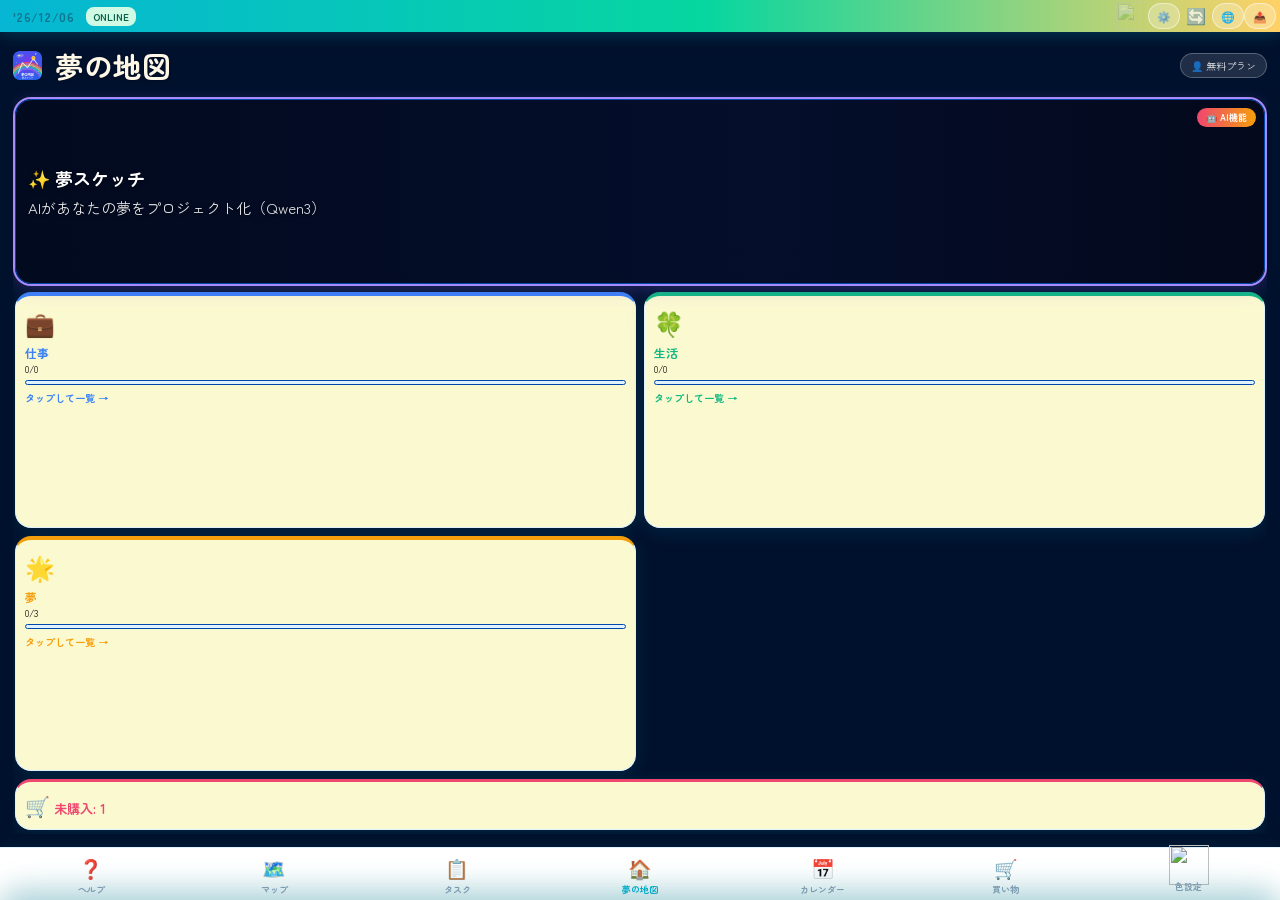
==== commit 54227c7f: "snapshot: 2026-06-07 現状バックアップ - index.html: 284KB (AIモデル先祖返り調査前の状態) - sw.js: v99 SAFE版（API完全スルー・静的アセ" ====
--- a/index.html
+++ b/index.html
@@ -217,9 +217,9 @@
     <span id="hdr-status" style="font-size:10px;font-weight:700;padding:2px 7px;border-radius:8px;background:#d1fae5;color:#065f46;margin-left:6px">ONLINE</span>
     <div style="margin-left:auto;display:flex;align-items:center;padding-right:4px">
       <button id="pdf-hdr-btn" onclick="openPdfFloat()" title="PDF" style="background:none;border:none;cursor:pointer;padding:2px 4px;opacity:0.3;pointer-events:none;transition:opacity .2s;display:flex;align-items:center;justify-content:center;" aria-label="PDF">
-        <img src="pdf-icon.png" style="width:28px;height:28px;object-fit:contain;display:block;">
+        <img src="PDF.png" style="width:28px;height:28px;object-fit:contain;display:block;">
       </button>
-      <button class="hdr-btn" onclick="openCatManager()">⚙️</button><button onclick="location.reload(true)" style="background:none;border:none;font-size:16px;cursor:pointer;padding:4px 6px;color:rgba(255,255,255,0.7);">🔄</button>
+      <button class="hdr-btn" onclick="openCatManager()">⚙️</button><button id="pwa-install-btn" onclick="pwaInstall()" title="インストール" style="display:none;align-items:center;gap:3px;background:rgba(255,255,255,0.18);border:1px solid rgba(255,255,255,0.35);border-radius:14px;color:#fff;font-size:10px;font-weight:700;padding:3px 9px;cursor:pointer;white-space:nowrap;">📲 インストール</button><button onclick="location.reload(true)" style="background:none;border:none;font-size:16px;cursor:pointer;padding:4px 6px;color:rgba(255,255,255,0.7);">🔄</button>
       <button class="hdr-btn" onclick="switchSec('lang')">🌐</button>
       <button class="hdr-btn" onclick="switchSec('transfer')">📤</button>
     </div>
@@ -229,7 +229,7 @@
   <div id="pdf-float" style="display:none;position:fixed;top:52px;right:10px;z-index:300;background:#fff;border-radius:14px;box-shadow:0 4px 24px rgba(0,0,0,0.18);border:1.5px solid #e0f2fe;padding:14px;min-width:200px;">
     <div style="font-size:12px;font-weight:700;color:#0e7490;margin-bottom:10px;display:flex;align-items:center;gap:6px;">📄 PDF</div>
     <button onclick="closePdfFloat();exportMapPDF();" style="width:100%;background:linear-gradient(135deg,#0891b2,#0e7490);color:#fff;border:none;border-radius:10px;padding:10px;font-size:13px;font-weight:700;cursor:pointer;margin-bottom:8px;display:flex;align-items:center;justify-content:center;gap:6px;">📄 <span id="pdf-float-export-lbl">PDF出力</span></button>
-    <button onclick="closePdfFloat();importMapPDF();" id="pdf-float-import-btn" style="width:100%;background:#ede9fe;color:#7c3aed;border:1.5px solid #c4b5fd;border-radius:10px;padding:10px;font-size:13px;font-weight:700;cursor:pointer;display:flex;align-items:center;justify-content:center;gap:6px;">📥 <span id="pdf-float-import-lbl">PDFインポート ✨</span></button>
+    <button onclick="closePdfFloat();importMapPDF();" id="pdf-float-import-btn" style="width:100%;background:#ede9fe;color:#7c3aed;border:1.5px solid #c4b5fd;border-radius:10px;padding:10px;font-size:13px;font-weight:700;cursor:pointer;display:flex;align-items:center;justify-content:center;gap:6px;">📥 <span id="pdf-float-import-lbl">JSONインポート ✨</span></button>
     <input type="file" id="pdf-import-input" accept=".pdf" style="display:none" onchange="onPdfImportSelected(this)">
   </div>
   <!-- PDFフロート背景タップで閉じる -->
@@ -485,7 +485,7 @@
     catNewPh:'カテゴリ名',catEmojiL:'絵文字：',catColorL:'カラー：',catPreview:'プレビュー：',
     tapToList:'タップして一覧 →',tapToStart:'✨ タップして始める →',
     apiKeySet:'✅ 暗号化して保存済み',apiKeyNotSet:'未設定（デモ）',
-    sketchTagline:'AIがあなたの夢をプロジェクト化（Llama）',sketchBadge:'🤖 AI機能',
+    sketchTagline:'AIがあなたの夢をプロジェクト化（Qwen3）',sketchBadge:'🤖 AI機能',
     innerAITitle:'今の心の色、おしえてください',innerAISub:'あなたの言葉を、静かに受け取ります。',
     wallpaperTitle:'壁紙の色設定',rgbLabel:'RGB カラー調整',
     iaBubbleMsg:'今のあなたの心の色は？\n心の色にあわせて壁紙を設定しましょう。',
@@ -512,7 +512,7 @@
       {q:'マインドマップの使い方',a:'「マップ」画面でプロジェクトをタップするとマインドマップが開きます。ノードをタップするとタスク詳細へ。長押しで階層ドリルダウン（サブが2つ以上）またはチェック（単独・末端）できます。'},
       {q:'マインドマップの階層について',a:'第1階層：プロジェクト（クリーム）→第2階層：方針設定（薄紫）→第3階層：作業群（薄緑）→第4階層：具体的行動（薄オレンジ）→第5階層：すぐに取りかかる（薄藍）。◀ボタンで1つ上の階層に戻ります。'},
       {q:'タスクの完了処理について',a:'サブタスクが複数ある場合、全サブタスクが完了すると自動的に上位タスクも完了になります。単独サブタスクや末端タスクは長押しで完了チェックできます。'},
-      {q:'AI機能（夢スケッチ）について',a:'Cloudflare Workers経由でLlamaを使用します。APIキーはWorkerのSecret（環境変数）に安全に保管されており、アプリ内やGitHubには存在しません。'},
+      {q:'AI機能（夢スケッチ）について',a:'Cloudflare Workers AI経由でQwen3を使用します。APIキー不要 — Workerで安全に処理されます。'},
       {q:'プロジェクト達成フォルダとは？',a:'マップ画面でプロジェクトを長押し→「達成フォルダへ」で移動できます。達成フォルダ内では保存継続や完全削除が可能です。'},
       {q:'マインドマップの並び替えは？',a:'マップ画面の各プロジェクトカードの左端「☰」ハンドルをドラッグして上下に並び替えできます。'},
       {q:'フッターのナビゲーションについて',a:'左から：ヘルプ→マップ→タスク→ホーム（夢の地図）→カレンダー→買い物→色設定の順です。'},
@@ -534,7 +534,7 @@
     catNewPh:'Category name',catEmojiL:'Emoji:',catColorL:'Color:',catPreview:'Preview:',
     tapToList:'Tap to view →',tapToStart:'✨ Tap to start →',
     apiKeySet:'✅ Encrypted & saved',apiKeyNotSet:'Not set (demo)',
-    sketchTagline:'AI turns your dreams into projects (Llama)',sketchBadge:'🤖 AI',
+    sketchTagline:'AI turns your dreams into projects (Qwen3)',sketchBadge:'🤖 AI',
     innerAITitle:'What color is your heart right now?',innerAISub:'Your words are quietly received.',
     wallpaperTitle:'Wallpaper Color',rgbLabel:'RGB Color Adjust',
     iaBubbleMsg:'What color is your heart now?\nSet your wallpaper to match your heart.',
@@ -557,7 +557,7 @@
     ],
     helpQA:[
       {q:'How to add a task?',a:'Go to Tasks, type a name and tap Add. Use 🎤 for voice.'},
-      {q:"About AI (Dream Sketch)",a:"Uses Llama (meta-llama/llama-3.3-70b-instruct) via Cloudflare Workers.\nAPI key is stored securely in Worker Secrets — never in the app or GitHub."},
+      {q:"About AI (Dream Sketch)",a:"Uses Qwen3 (@cf/qwen/qwen3-30b-a3b-fp8) via Cloudflare Workers AI.\nNo API key required — processed securely in the Worker."},
       {q:'What is the Archive folder?',a:'Long-press a project card in Map → move to archive. In the archive you can restore or permanently delete.'},
       {q:'How to reorder maps?',a:'Drag the ☰ handle on the left of each project card up or down.'},
       {q:'How to transfer data?',a:'Tap 📤, save the file and share via cloud or email.'},
@@ -567,19 +567,19 @@
   zh:{code:'zh',name:'中文',appName:'梦想地图',speechLang:'zh-CN',home:'首页',tasks:'任务',map:'思维导图',shop:'购物',cal:'历史',help:'帮助',transfer:'数据迁移',lang:'语言',newtask:'新任务',addtask:'添加',catmgr:'管理分类',suggestLabel:'最近建议：',taskList:'任务列表',pending:'未购买',bought:'已购买',noShop:'购物列表为空',subAdd:'添加子任务',dueDate:'截止日期',repeat:'重复',repeatNone:'不重复',daily:'每天',weekly:'每周',monthly:'每月',yearly:'每年',done:'✅ 完成',undone:'🔄 撤销',del:'🗑',close:'✕',noTask:'添加任务开始吧！',exportTitle:'📥 导出',exportDesc:'将数据保存为文件共享。',exportBtn:'📁 保存文件',importTitle:'📤 导入',importDesc:'选择保存的文件以恢复数据。',importBtn:'📂 选择文件',importOk:'✅ 导入成功！',importErr:'❌ 无法读取文件。',langSelect:'选择语言',micOn:'● 录音中...',catFixed:'固定',catSave:'💾 保存',catCancel:'取消',catAdd:'＋ 添加',catNewPh:'分类名称',catEmojiL:'表情：',catColorL:'颜色：',catPreview:'预览：',tapToList:'点击查看 →',tapToStart:'✨ 点击开始 →',apiKeySet:'✅ 已加密保存',apiKeyNotSet:'未设置（演示）',sketchTagline:'AI将您的梦想变为项目（无需密钥）',sketchBadge:'🤖 AI功能',dreamSketchTitle:'✨ 梦想草图',dreamSketchIntro:'告诉我您的兴趣和梦想！',dreamRegisterBtn:'🚀 注册为项目',dreamRegistered:'✅ 已添加到任务！',archiveTitle:'🏆 已完成项目',archiveEmpty:'暂无已完成项目',archiveMove:'移至归档',archiveRestore:'恢复活跃',archiveDelete:'永久删除',mapItems:'项',mapDone:'完成',archiveAchievedAt:'达成',archiveTaskCount:'任务',archiveMoveConfirm:'，移至归档？',colorLockShort:'AI输入仅限付费',colorLockMsg:'AI颜色输入仅供付费用户使用。\n请使用滑块或颜色按钮。',iaBubbleMsg:'你现在的心情是什么颜色？\n让我们用这个颜色来设置壁纸吧。',mapOrder:'排序',weekdays:['日','一','二','三','四','五','六'],
     wallpaperTitle:'壁纸颜色设置',rgbLabel:'RGB 颜色调整',iaBubbleMsg:'现在你心中的颜色是什么？\n根据心情设置壁纸颜色吧。',colorInputPh:'例：天蓝色、深海、三文鱼粉…',colorSetting:'颜色设置',shopOtherPh:'其他（自由填写）',memoPh:'输入备注…',memoTitle:'备忘录',
     innerAITitle:'现在心中的颜色是？',innerAISub:'静静地接受您的话语。',
-    defCats:[{id:'work',label:'工作',icon:'💼',color:'#3b82f6'},{id:'life',label:'生活',icon:'🍀',color:'#10b981'},{id:'dream',label:'梦想',icon:'🌟',color:'#f59e0b'},{id:'sketch',label:'梦想草图',icon:'✨',color:'#8b5cf6',isSketch:true}],helpQA:[{q:'如何添加任务？',a:'进入任务界面，输入名称并点击添加。'},{q:'AI功能如何使用？',a:'梦想草图使用Llama 3.3 70B通过Puter.js提供，完全免费。'},{q:'数据如何迁移？',a:'点击📤，保存文件并通过云盘或邮件分享。'}]},
+    defCats:[{id:'work',label:'工作',icon:'💼',color:'#3b82f6'},{id:'life',label:'生活',icon:'🍀',color:'#10b981'},{id:'dream',label:'梦想',icon:'🌟',color:'#f59e0b'},{id:'sketch',label:'梦想草图',icon:'✨',color:'#8b5cf6',isSketch:true}],helpQA:[{q:'如何添加任务？',a:'进入任务界面，输入名称并点击添加。'},{q:'AI功能如何使用？',a:'梦想草图使用Qwen3通过Cloudflare Workers AI提供。'},{q:'数据如何迁移？',a:'点击📤，保存文件并通过云盘或邮件分享。'}]},
   ko:{code:'ko',name:'한국어',appName:'꿈의 지도',speechLang:'ko-KR',home:'홈',tasks:'할일',map:'마인드맵',shop:'쇼핑',cal:'기록',help:'도움말',transfer:'데이터전송',lang:'언어',newtask:'새 할일',addtask:'추가',catmgr:'카테고리',suggestLabel:'최근 추천:',taskList:'할일 목록',pending:'미구매',bought:'구매완료',noShop:'쇼핑 목록이 비어있습니다',subAdd:'하위작업 추가',dueDate:'마감일',repeat:'반복',repeatNone:'반복 없음',daily:'매일',weekly:'매주',monthly:'매월',yearly:'매년',done:'✅ 완료',undone:'🔄 취소',del:'🗑',close:'✕',noTask:'할일을 추가해보세요!',exportTitle:'📥 내보내기',exportDesc:'파일로 저장하여 공유하세요.',exportBtn:'📁 파일 저장',importTitle:'📤 가져오기',importDesc:'저장된 파일을 선택하세요.',importBtn:'📂 파일 선택',importOk:'✅ 가져오기 완료!',importErr:'❌ 파일을 읽을 수 없습니다.',langSelect:'언어를 선택하세요',micOn:'● 녹음 중...',catFixed:'고정',catSave:'💾 저장',catCancel:'취소',catAdd:'＋ 추가',catNewPh:'카테고리 이름',catEmojiL:'이모지:',catColorL:'색상:',catPreview:'미리보기:',tapToList:'탭하여 목록 →',tapToStart:'✨ 탭하여 시작 →',apiKeySet:'✅ 암호화 저장됨',apiKeyNotSet:'미설정 (데모)',sketchTagline:'AI가 꿈을 프로젝트로 만들어드립니다',sketchBadge:'🤖 AI기능',dreamSketchTitle:'✨ 꿈 스케치',dreamSketchIntro:'관심사와 꿈에 대해 알려주세요!',dreamRegisterBtn:'🚀 프로젝트로 등록',dreamRegistered:'✅ 할일에 추가되었습니다!',archiveTitle:'🏆 달성 프로젝트',archiveEmpty:'달성한 프로젝트가 없습니다',archiveMove:'보관함으로',archiveRestore:'활성으로 복원',archiveDelete:'영구 삭제',mapItems:'건',mapDone:'완료',archiveAchievedAt:'달성',archiveTaskCount:'작업',archiveMoveConfirm:'을 보관함으로 이동?',colorLockShort:'AI 입력은 유료 기능',colorLockMsg:'AI 색상 입력은 유료 사용자 전용입니다.\n슬라이더 또는 색상 버튼을 사용하세요.',iaBubbleMsg:'지금 마음의 색깔은 무엇인가요?\n그 색깔로 배경화면을 설정해 봅시다.',mapOrder:'순서변경',weekdays:['일','월','화','수','목','금','토'],
     wallpaperTitle:'배경화면 색상 설정',rgbLabel:'RGB 색상 조정',iaBubbleMsg:'지금 당신 마음의 색은？\n마음의 색에 맞춰 배경화면을 설정해요.',colorInputPh:'예: 하늘색, 심해, 연어핑크…',colorSetting:'색상 설정',shopOtherPh:'기타 (자유 입력)',memoPh:'메모 입력…',memoTitle:'메모',
     innerAITitle:'지금 마음의 색을 알려주세요',innerAISub:'당신의 말을 조용히 받아들입니다.',
-    defCats:[{id:'work',label:'업무',icon:'💼',color:'#3b82f6'},{id:'life',label:'생활',icon:'🍀',color:'#10b981'},{id:'dream',label:'꿈',icon:'🌟',color:'#f59e0b'},{id:'sketch',label:'꿈 스케치',icon:'✨',color:'#8b5cf6',isSketch:true}],helpQA:[{q:'할일을 추가하려면?',a:'할일 화면에서 이름을 입력하고 추가를 누르세요.'},{q:'AI 기능은?',a:'Puter.js를 통해 Llama 3.3 70B를 사용합니다. 완전 무료.'},{q:'데이터를 이전하려면?',a:'📤 버튼을 눌러 파일로 저장한 후 공유하세요.'}]},
-  es:{code:'es',name:'Español',appName:'Mapa de Sueños',speechLang:'es-ES',home:'Inicio',tasks:'Tareas',map:'Mapa',shop:'Compras',cal:'Historial',help:'Ayuda',transfer:'Transferir',lang:'Idioma',newtask:'Nueva Tarea',addtask:'Agregar',catmgr:'Categorías',suggestLabel:'Sugerencias:',taskList:'Lista de Tareas',pending:'Pendiente',bought:'Comprado',noShop:'La lista está vacía',subAdd:'Agregar Subtarea',dueDate:'Fecha límite',repeat:'Repetir',repeatNone:'Sin repetición',daily:'Diario',weekly:'Semanal',monthly:'Mensual',yearly:'Anual',done:'✅ Completar',undone:'🔄 Deshacer',del:'🗑',close:'✕',noTask:'¡Agrega una tarea!',exportTitle:'📥 Exportar',exportDesc:'Guarda datos como archivo.',exportBtn:'📁 Guardar',importTitle:'📤 Importar',importDesc:'Selecciona el archivo guardado.',importBtn:'📂 Seleccionar',importOk:'✅ ¡Éxito!',importErr:'❌ Error.',langSelect:'Seleccionar Idioma',micOn:'● Grabando...',catFixed:'Fijo',catSave:'💾 Guardar',catCancel:'Cancelar',catAdd:'＋ Agregar',catNewPh:'Nombre',catEmojiL:'Emoji:',catColorL:'Color:',catPreview:'Vista previa:',tapToList:'Ver lista →',tapToStart:'✨ Empezar →',apiKeySet:'✅ Cifrado',apiKeyNotSet:'No config.',sketchTagline:'IA sin clave',sketchBadge:'🤖 IA',dreamSketchTitle:'✨ Boceto',dreamSketchIntro:'¡Cuéntame tus intereses!',dreamRegisterBtn:'🚀 Registrar',dreamRegistered:'✅ ¡Agregado!',archiveTitle:'🏆 Logros',archiveEmpty:'Sin proyectos logrados',archiveMove:'Archivar',archiveRestore:'Restaurar',archiveDelete:'Eliminar',mapItems:' ítems',mapDone:' hechas',archiveAchievedAt:'Logrado',archiveTaskCount:'tareas',archiveMoveConfirm:' — ¿mover al archivo?',colorLockShort:'IA: solo pago',colorLockMsg:'La entrada de color IA es para usuarios de pago.\nUse el deslizador o los botones de color.',iaBubbleMsg:'¿De qué color está tu corazón ahora?\nEstablezcamos el fondo con ese color.',mapOrder:'Reordenar',weekdays:['Dom','Lun','Mar','Mié','Jue','Vie','Sáb'],wallpaperTitle:'Color de Fondo',rgbLabel:'Ajuste RGB',iaBubbleMsg:'¿Cuál es el color de tu corazón ahora?\nConfigura el fondo según tu estado.',colorInputPh:'ej. azul cielo, océano…',colorSetting:'Color',shopOtherPh:'Otro (libre)',memoPh:'Escribe una nota…',memoTitle:'Nota',innerAITitle:'¿Cuál es el color de tu corazón?',innerAISub:'Recibimos tus palabras en silencio.',defCats:[{id:'work',label:'Trabajo',icon:'💼',color:'#3b82f6'},{id:'life',label:'Vida',icon:'🍀',color:'#10b981'},{id:'dream',label:'Sueño',icon:'🌟',color:'#f59e0b'},{id:'sketch',label:'Boceto',icon:'✨',color:'#8b5cf6',isSketch:true}],helpQA:[{q:'¿Cómo agregar tarea?',a:'Ve a Tareas, escribe y toca Agregar.'},{q:'¿AI sin clave?',a:'Usa Llama 3.3 70B vía Puter.js (gratis).'}]},
-  pt:{code:'pt',name:'Português',appName:'Mapa dos Sonhos',speechLang:'pt-BR',home:'Início',tasks:'Tarefas',map:'Mapa',shop:'Compras',cal:'Histórico',help:'Ajuda',transfer:'Transferir',lang:'Idioma',newtask:'Nova Tarefa',addtask:'Adicionar',catmgr:'Categorias',suggestLabel:'Sugestões:',taskList:'Lista de Tarefas',pending:'Pendente',bought:'Comprado',noShop:'Lista vazia',subAdd:'Subtarefa',dueDate:'Prazo',repeat:'Repetir',repeatNone:'Sem repetição',daily:'Diário',weekly:'Semanal',monthly:'Mensal',yearly:'Anual',done:'✅ Concluir',undone:'🔄 Desfazer',del:'🗑',close:'✕',noTask:'Adicione uma tarefa!',exportTitle:'📥 Exportar',exportDesc:'Salve dados como arquivo.',exportBtn:'📁 Salvar',importTitle:'📤 Importar',importDesc:'Selecione o arquivo.',importBtn:'📂 Selecionar',importOk:'✅ Concluído!',importErr:'❌ Erro.',langSelect:'Selecionar Idioma',micOn:'● Gravando...',catFixed:'Fixo',catSave:'💾 Salvar',catCancel:'Cancelar',catAdd:'＋ Adicionar',catNewPh:'Nome',catEmojiL:'Emoji:',catColorL:'Cor:',catPreview:'Prévia:',tapToList:'Ver →',tapToStart:'✨ Começar →',apiKeySet:'✅ Criptografado',apiKeyNotSet:'Não config.',sketchTagline:'IA sem chave',sketchBadge:'🤖 IA',dreamSketchTitle:'✨ Esboço',dreamSketchIntro:'Fale sobre seus sonhos!',dreamRegisterBtn:'🚀 Registrar',dreamRegistered:'✅ Adicionado!',archiveTitle:'🏆 Conquistas',archiveEmpty:'Sem projetos conquistas',archiveMove:'Arquivar',archiveRestore:'Restaurar',archiveDelete:'Excluir',mapItems:' itens',mapDone:' feitas',archiveAchievedAt:'Conquistado',archiveTaskCount:'tarefas',archiveMoveConfirm:' — mover para arquivo?',colorLockShort:'IA: só pago',colorLockMsg:'A entrada de cor IA é para usuários pagos.\nUse o controle deslizante ou os botões de cor.',iaBubbleMsg:'Qual é a cor do seu coração agora?\nVamos definir o papel de parede com essa cor.',mapOrder:'Reordenar',weekdays:['Dom','Seg','Ter','Qua','Qui','Sex','Sáb'],wallpaperTitle:'Cor do Fundo',rgbLabel:'Ajuste RGB',iaBubbleMsg:'Qual a cor do seu coração agora?\nDefina o fundo conforme seu estado.',colorInputPh:'ex. azul céu, oceano…',colorSetting:'Cor',shopOtherPh:'Outro (livre)',memoPh:'Escreva uma nota…',memoTitle:'Nota',innerAITitle:'Qual a cor do seu coração?',innerAISub:'Recebemos suas palavras em silêncio.',defCats:[{id:'work',label:'Trabalho',icon:'💼',color:'#3b82f6'},{id:'life',label:'Vida',icon:'🍀',color:'#10b981'},{id:'dream',label:'Sonho',icon:'🌟',color:'#f59e0b'},{id:'sketch',label:'Esboço',icon:'✨',color:'#8b5cf6',isSketch:true}],helpQA:[{q:'Como adicionar?',a:'Vá em Tarefas, escreva e toque Adicionar.'},{q:'IA sem chave?',a:'Usa Llama 3.3 70B via Puter.js (grátis).'}]},
-  de:{code:'de',name:'Deutsch',appName:'Traumkarte',speechLang:'de-DE',home:'Start',tasks:'Aufgaben',map:'Mindmap',shop:'Einkaufen',cal:'Verlauf',help:'Hilfe',transfer:'Übertragen',lang:'Sprache',newtask:'Neue Aufgabe',addtask:'Hinzufügen',catmgr:'Kategorien',suggestLabel:'Vorschläge:',taskList:'Aufgabenliste',pending:'Ausstehend',bought:'Gekauft',noShop:'Liste leer',subAdd:'Unteraufgabe',dueDate:'Fälligkeit',repeat:'Wiederholen',repeatNone:'Kein',daily:'Täglich',weekly:'Wöchentlich',monthly:'Monatlich',yearly:'Jährlich',done:'✅ Abschließen',undone:'🔄 Rückgängig',del:'🗑',close:'✕',noTask:'Aufgabe hinzufügen!',exportTitle:'📥 Exportieren',exportDesc:'Daten als Datei speichern.',exportBtn:'📁 Speichern',importTitle:'📤 Importieren',importDesc:'Gespeicherte Datei auswählen.',importBtn:'📂 Auswählen',importOk:'✅ Erfolgreich!',importErr:'❌ Fehler.',langSelect:'Sprache wählen',micOn:'● Aufnahme...',catFixed:'Fest',catSave:'💾 Speichern',catCancel:'Abbrechen',catAdd:'＋ Hinzufügen',catNewPh:'Name',catEmojiL:'Emoji:',catColorL:'Farbe:',catPreview:'Vorschau:',tapToList:'Liste →',tapToStart:'✨ Starten →',apiKeySet:'✅ Verschlüsselt',apiKeyNotSet:'Nicht gesetzt',sketchTagline:'KI ohne Schlüssel',sketchBadge:'🤖 KI',dreamSketchTitle:'✨ Traumskizze',dreamSketchIntro:'Erzähl von deinen Träumen!',dreamRegisterBtn:'🚀 Registrieren',dreamRegistered:'✅ Hinzugefügt!',archiveTitle:'🏆 Erreichte Projekte',archiveEmpty:'Keine erreichten Projekte',archiveMove:'Archivieren',archiveRestore:'Wiederherstellen',archiveDelete:'Löschen',mapItems:' Eintr.',mapDone:' erled.',archiveAchievedAt:'Erreicht',archiveTaskCount:'Aufgaben',archiveMoveConfirm:' — archivieren?',colorLockShort:'KI-Eingabe: kostenpflichtig',colorLockMsg:'KI-Farbeingabe ist nur für zahlende Nutzer.\nBitte Schieberegler oder Farbbuttons verwenden.',iaBubbleMsg:'Welche Farbe hat dein Herz gerade?\nLass uns das Hintergrundbild passend einstellen.',mapOrder:'Sortieren',weekdays:['So','Mo','Di','Mi','Do','Fr','Sa'],wallpaperTitle:'Hintergrundfarbe',rgbLabel:'RGB Anpassung',iaBubbleMsg:'Welche Farbe hat dein Herz gerade?\nStelle den Hintergrund passend ein.',colorInputPh:'z.B. Himmelblau, Ozean…',colorSetting:'Farbe',shopOtherPh:'Sonstiges (frei)',memoPh:'Notiz eingeben…',memoTitle:'Notiz',innerAITitle:'Welche Farbe hat dein Herz?',innerAISub:'Wir empfangen deine Worte still.',defCats:[{id:'work',label:'Arbeit',icon:'💼',color:'#3b82f6'},{id:'life',label:'Leben',icon:'🍀',color:'#10b981'},{id:'dream',label:'Traum',icon:'🌟',color:'#f59e0b'},{id:'sketch',label:'Traumskizze',icon:'✨',color:'#8b5cf6',isSketch:true}],helpQA:[{q:'Aufgabe hinzufügen?',a:'Gehe zu Aufgaben, gib einen Namen ein.'},{q:'KI ohne Schlüssel?',a:'Nutzt Llama 3.3 70B via Puter.js (kostenlos).'}]},
-  ar:{code:'ar',name:'العربية',appName:'خريطة الأحلام',speechLang:'ar-SA',home:'الرئيسية',tasks:'المهام',map:'خريطة',shop:'تسوق',cal:'السجل',help:'مساعدة',transfer:'نقل',lang:'اللغة',newtask:'مهمة جديدة',addtask:'إضافة',catmgr:'الفئات',suggestLabel:'اقتراحات:',taskList:'قائمة المهام',pending:'معلق',bought:'تم الشراء',noShop:'القائمة فارغة',subAdd:'مهمة فرعية',dueDate:'الاستحقاق',repeat:'تكرار',repeatNone:'لا',daily:'يومياً',weekly:'أسبوعياً',monthly:'شهرياً',yearly:'سنوياً',done:'✅ إنجاز',undone:'🔄 إلغاء',del:'🗑',close:'✕',noTask:'أضف مهمة!',exportTitle:'📥 تصدير',exportDesc:'احفظ البيانات كملف.',exportBtn:'📁 حفظ',importTitle:'📤 استيراد',importDesc:'اختر الملف المحفوظ.',importBtn:'📂 اختر',importOk:'✅ تم!',importErr:'❌ خطأ.',langSelect:'اختر اللغة',micOn:'● تسجيل...',catFixed:'ثابت',catSave:'💾 حفظ',catCancel:'إلغاء',catAdd:'＋ إضافة',catNewPh:'الاسم',catEmojiL:'رمز:',catColorL:'لون:',catPreview:'معاينة:',tapToList:'القائمة →',tapToStart:'✨ ابدأ →',apiKeySet:'✅ مشفر',apiKeyNotSet:'غير مضبوط',sketchTagline:'ذكاء اصطناعي مجاني',sketchBadge:'🤖 ذكاء',dreamSketchTitle:'✨ رسم الحلم',dreamSketchIntro:'أخبرني عن أحلامك!',dreamRegisterBtn:'🚀 تسجيل',dreamRegistered:'✅ تمت الإضافة!',archiveTitle:'🏆 المشاريع المنجزة',archiveEmpty:'لا توجد مشاريع منجزة',archiveMove:'للأرشيف',archiveRestore:'استعادة',archiveDelete:'حذف',mapItems:' عناصر',mapDone:' منجز',archiveAchievedAt:'أُنجز',archiveTaskCount:'مهام',archiveMoveConfirm:' — نقل للأرشيف؟',colorLockShort:'إدخال AI مدفوع فقط',colorLockMsg:'إدخال الألوان بالذكاء الاصطناعي للمستخدمين المدفوعين فقط.\nاستخدم شريط التمرير أو أزرار الألوان.',iaBubbleMsg:'ما لون قلبك الآن؟\nلنضبط خلفية الشاشة لتناسب مزاجك.',mapOrder:'ترتيب',weekdays:['أح','إث','ثل','أر','خم','جم','سب'],wallpaperTitle:'لون الخلفية',rgbLabel:'ضبط RGB',iaBubbleMsg:'ما لون قلبك الآن؟\nاضبط الخلفية حسب حالتك.',colorInputPh:'مثل: أزرق سمائي…',colorSetting:'لون',shopOtherPh:'أخرى (حر)',memoPh:'كتابة ملاحظة…',memoTitle:'ملاحظة',innerAITitle:'ما لون قلبك؟',innerAISub:'نتلقى كلماتك بهدوء.',defCats:[{id:'work',label:'عمل',icon:'💼',color:'#3b82f6'},{id:'life',label:'حياة',icon:'🍀',color:'#10b981'},{id:'dream',label:'حلم',icon:'🌟',color:'#f59e0b'},{id:'sketch',label:'رسم الحلم',icon:'✨',color:'#8b5cf6',isSketch:true}],helpQA:[{q:'كيف أضيف مهمة؟',a:'اذهب إلى المهام وأدخل الاسم.'},{q:'الذكاء الاصطناعي مجاني؟',a:'نعم، Llama 3.3 70B عبر Puter.js مجاناً.'}]},
-  ru:{code:'ru',name:'Русский',appName:'Карта Мечты',speechLang:'ru-RU',home:'Главная',tasks:'Задачи',map:'Карта',shop:'Покупки',cal:'История',help:'Помощь',transfer:'Перенос',lang:'Язык',newtask:'Новая задача',addtask:'Добавить',catmgr:'Категории',suggestLabel:'Предложения:',taskList:'Список задач',pending:'Не куплено',bought:'Куплено',noShop:'Список пуст',subAdd:'Подзадача',dueDate:'Срок',repeat:'Повтор',repeatNone:'Нет',daily:'Ежедневно',weekly:'Еженедельно',monthly:'Ежемесячно',yearly:'Ежегодно',done:'✅ Завершить',undone:'🔄 Отменить',del:'🗑',close:'✕',noTask:'Добавьте задачу!',exportTitle:'📥 Экспорт',exportDesc:'Сохраните данные как файл.',exportBtn:'📁 Сохранить',importTitle:'📤 Импорт',importDesc:'Выберите файл.',importBtn:'📂 Выбрать',importOk:'✅ Готово!',importErr:'❌ Ошибка.',langSelect:'Выберите язык',micOn:'● Запись...',catFixed:'Фикс.',catSave:'💾 Сохранить',catCancel:'Отмена',catAdd:'＋ Добавить',catNewPh:'Название',catEmojiL:'Эмодзи:',catColorL:'Цвет:',catPreview:'Просмотр:',tapToList:'Список →',tapToStart:'✨ Начать →',apiKeySet:'✅ Зашифровано',apiKeyNotSet:'Не установлен',sketchTagline:'ИИ без ключа',sketchBadge:'🤖 ИИ',dreamSketchTitle:'✨ Эскиз',dreamSketchIntro:'Расскажите о своих мечтах!',dreamRegisterBtn:'🚀 Зарегистрировать',dreamRegistered:'✅ Добавлено!',archiveTitle:'🏆 Завершённые проекты',archiveEmpty:'Нет завершённых проектов',archiveMove:'В архив',archiveRestore:'Восстановить',archiveDelete:'Удалить',mapItems:' эл.',mapDone:' вып.',archiveAchievedAt:'Завершено',archiveTaskCount:'задач',archiveMoveConfirm:' — в архив?',colorLockShort:'ИИ-ввод: только платно',colorLockMsg:'Ввод цвета ИИ доступен только платным пользователям.\nИспользуйте ползунок или кнопки цвета.',iaBubbleMsg:'Какого цвета ваше сердце сейчас?\nДавайте установим обои под ваше настроение.',mapOrder:'Сортировка',weekdays:['Вс','Пн','Вт','Ср','Чт','Пт','Сб'],wallpaperTitle:'Цвет обоев',rgbLabel:'Настройка RGB',iaBubbleMsg:'Какой цвет у вашего сердца?\nНастройте обои под своё настроение.',colorInputPh:'напр. небесно-голубой…',colorSetting:'Цвет',shopOtherPh:'Другое (свободно)',memoPh:'Введите заметку…',memoTitle:'Заметка',innerAITitle:'Какой цвет у вашего сердца?',innerAISub:'Мы тихо принимаем ваши слова.',defCats:[{id:'work',label:'Работа',icon:'💼',color:'#3b82f6'},{id:'life',label:'Жизнь',icon:'🍀',color:'#10b981'},{id:'dream',label:'Мечта',icon:'🌟',color:'#f59e0b'},{id:'sketch',label:'Эскиз',icon:'✨',color:'#8b5cf6',isSketch:true}],helpQA:[{q:'Как добавить задачу?',a:'Перейдите в Задачи и введите название.'},{q:'ИИ без ключа?',a:'Да, Llama 3.3 70B через Puter.js бесплатно.'}]},
-  tl:{code:'tl',name:'Filipino',appName:'Mapa ng Pangarap',speechLang:'fil-PH',home:'Tahanan',tasks:'Gawain',map:'Mapa',shop:'Pamimili',cal:'Kasaysayan',help:'Tulong',transfer:'Ilipat',lang:'Wika',newtask:'Bagong Gawain',addtask:'Idagdag',catmgr:'Kategorya',suggestLabel:'Mungkahi:',taskList:'Listahan ng Gawain',pending:'Hindi pa',bought:'Nabili',noShop:'Walang laman',subAdd:'Subtask',dueDate:'Takdang Petsa',repeat:'Ulitin',repeatNone:'Wala',daily:'Araw-araw',weekly:'Lingguhan',monthly:'Buwanan',yearly:'Taon-taon',done:'✅ Tapos',undone:'🔄 Bawiin',del:'🗑',close:'✕',noTask:'Magdagdag ng gawain!',exportTitle:'📥 I-export',exportDesc:'I-save bilang file.',exportBtn:'📁 I-save',importTitle:'📤 I-import',importDesc:'Piliin ang file.',importBtn:'📂 Pumili',importOk:'✅ Matagumpay!',importErr:'❌ Error.',langSelect:'Pumili ng Wika',micOn:'● Nagre-record...',catFixed:'Nakatali',catSave:'💾 I-save',catCancel:'Kanselahin',catAdd:'＋ Idagdag',catNewPh:'Pangalan',catEmojiL:'Emoji:',catColorL:'Kulay:',catPreview:'Preview:',tapToList:'Listahan →',tapToStart:'✨ Magsimula →',apiKeySet:'✅ Naka-encrypt',apiKeyNotSet:'Hindi itinakda',sketchTagline:'AI libre, walang key',sketchBadge:'🤖 AI',dreamSketchTitle:'✨ Sketch',dreamSketchIntro:'Sabihin ang iyong mga pangarap!',dreamRegisterBtn:'🚀 Irehistro',dreamRegistered:'✅ Naidagdag!',archiveTitle:'🏆 Natapos na Proyekto',archiveEmpty:'Walang natapos',archiveMove:'I-archive',archiveRestore:'Ibalik',archiveDelete:'Burahin',mapItems:' item',mapDone:' tapos',archiveAchievedAt:'Nakamit',archiveTaskCount:'gawain',archiveMoveConfirm:' — ilipat sa archive?',colorLockShort:'AI input: bayad lamang',colorLockMsg:'Ang AI color input ay para sa mga bayad na gumagamit.\nGamitin ang slider o mga kulay na butones.',iaBubbleMsg:'Anong kulay ang iyong puso ngayon?\nItakda natin ang wallpaper ayon sa iyong pakiramdam.',mapOrder:'Ayusin',weekdays:['Lin','Lun','Mar','Miy','Huw','Biy','Sab'],wallpaperTitle:'Kulay ng Background',rgbLabel:'RGB Ayos',iaBubbleMsg:'Ano ang kulay ng iyong puso ngayon?\nI-set ang background ayon sa iyong damdamin.',colorInputPh:'hal. asul na langit…',colorSetting:'Kulay',shopOtherPh:'Iba pa (malaya)',memoPh:'Isulat ang tala…',memoTitle:'Tala',innerAITitle:'Ano ang kulay ng iyong puso?',innerAISub:'Tahimik naming tinatanggap ang iyong mga salita.',defCats:[{id:'work',label:'Trabaho',icon:'💼',color:'#3b82f6'},{id:'life',label:'Buhay',icon:'🍀',color:'#10b981'},{id:'dream',label:'Pangarap',icon:'🌟',color:'#f59e0b'},{id:'sketch',label:'Sketch',icon:'✨',color:'#8b5cf6',isSketch:true}],helpQA:[{q:'Paano magdagdag?',a:'Pumunta sa Gawain at i-type ang pangalan.'},{q:'AI libre?',a:'Oo, Llama 3.3 70B sa Puter.js (libre).'}]},
+    defCats:[{id:'work',label:'업무',icon:'💼',color:'#3b82f6'},{id:'life',label:'생활',icon:'🍀',color:'#10b981'},{id:'dream',label:'꿈',icon:'🌟',color:'#f59e0b'},{id:'sketch',label:'꿈 스케치',icon:'✨',color:'#8b5cf6',isSketch:true}],helpQA:[{q:'할일을 추가하려면?',a:'할일 화면에서 이름을 입력하고 추가를 누르세요.'},{q:'AI 기능은?',a:'Cloudflare Workers AI를 통해 Qwen3를 사용합니다。'},{q:'데이터를 이전하려면?',a:'📤 버튼을 눌러 파일로 저장한 후 공유하세요.'}]},
+  es:{code:'es',name:'Español',appName:'Mapa de Sueños',speechLang:'es-ES',home:'Inicio',tasks:'Tareas',map:'Mapa',shop:'Compras',cal:'Historial',help:'Ayuda',transfer:'Transferir',lang:'Idioma',newtask:'Nueva Tarea',addtask:'Agregar',catmgr:'Categorías',suggestLabel:'Sugerencias:',taskList:'Lista de Tareas',pending:'Pendiente',bought:'Comprado',noShop:'La lista está vacía',subAdd:'Agregar Subtarea',dueDate:'Fecha límite',repeat:'Repetir',repeatNone:'Sin repetición',daily:'Diario',weekly:'Semanal',monthly:'Mensual',yearly:'Anual',done:'✅ Completar',undone:'🔄 Deshacer',del:'🗑',close:'✕',noTask:'¡Agrega una tarea!',exportTitle:'📥 Exportar',exportDesc:'Guarda datos como archivo.',exportBtn:'📁 Guardar',importTitle:'📤 Importar',importDesc:'Selecciona el archivo guardado.',importBtn:'📂 Seleccionar',importOk:'✅ ¡Éxito!',importErr:'❌ Error.',langSelect:'Seleccionar Idioma',micOn:'● Grabando...',catFixed:'Fijo',catSave:'💾 Guardar',catCancel:'Cancelar',catAdd:'＋ Agregar',catNewPh:'Nombre',catEmojiL:'Emoji:',catColorL:'Color:',catPreview:'Vista previa:',tapToList:'Ver lista →',tapToStart:'✨ Empezar →',apiKeySet:'✅ Cifrado',apiKeyNotSet:'No config.',sketchTagline:'IA sin clave',sketchBadge:'🤖 IA',dreamSketchTitle:'✨ Boceto',dreamSketchIntro:'¡Cuéntame tus intereses!',dreamRegisterBtn:'🚀 Registrar',dreamRegistered:'✅ ¡Agregado!',archiveTitle:'🏆 Logros',archiveEmpty:'Sin proyectos logrados',archiveMove:'Archivar',archiveRestore:'Restaurar',archiveDelete:'Eliminar',mapItems:' ítems',mapDone:' hechas',archiveAchievedAt:'Logrado',archiveTaskCount:'tareas',archiveMoveConfirm:' — ¿mover al archivo?',colorLockShort:'IA: solo pago',colorLockMsg:'La entrada de color IA es para usuarios de pago.\nUse el deslizador o los botones de color.',iaBubbleMsg:'¿De qué color está tu corazón ahora?\nEstablezcamos el fondo con ese color.',mapOrder:'Reordenar',weekdays:['Dom','Lun','Mar','Mié','Jue','Vie','Sáb'],wallpaperTitle:'Color de Fondo',rgbLabel:'Ajuste RGB',iaBubbleMsg:'¿Cuál es el color de tu corazón ahora?\nConfigura el fondo según tu estado.',colorInputPh:'ej. azul cielo, océano…',colorSetting:'Color',shopOtherPh:'Otro (libre)',memoPh:'Escribe una nota…',memoTitle:'Nota',innerAITitle:'¿Cuál es el color de tu corazón?',innerAISub:'Recibimos tus palabras en silencio.',defCats:[{id:'work',label:'Trabajo',icon:'💼',color:'#3b82f6'},{id:'life',label:'Vida',icon:'🍀',color:'#10b981'},{id:'dream',label:'Sueño',icon:'🌟',color:'#f59e0b'},{id:'sketch',label:'Boceto',icon:'✨',color:'#8b5cf6',isSketch:true}],helpQA:[{q:'¿Cómo agregar tarea?',a:'Ve a Tareas, escribe y toca Agregar.'},{q:'¿AI sin clave?',a:'Usa Qwen3 vía Cloudflare Workers AI.'}]},
+  pt:{code:'pt',name:'Português',appName:'Mapa dos Sonhos',speechLang:'pt-BR',home:'Início',tasks:'Tarefas',map:'Mapa',shop:'Compras',cal:'Histórico',help:'Ajuda',transfer:'Transferir',lang:'Idioma',newtask:'Nova Tarefa',addtask:'Adicionar',catmgr:'Categorias',suggestLabel:'Sugestões:',taskList:'Lista de Tarefas',pending:'Pendente',bought:'Comprado',noShop:'Lista vazia',subAdd:'Subtarefa',dueDate:'Prazo',repeat:'Repetir',repeatNone:'Sem repetição',daily:'Diário',weekly:'Semanal',monthly:'Mensal',yearly:'Anual',done:'✅ Concluir',undone:'🔄 Desfazer',del:'🗑',close:'✕',noTask:'Adicione uma tarefa!',exportTitle:'📥 Exportar',exportDesc:'Salve dados como arquivo.',exportBtn:'📁 Salvar',importTitle:'📤 Importar',importDesc:'Selecione o arquivo.',importBtn:'📂 Selecionar',importOk:'✅ Concluído!',importErr:'❌ Erro.',langSelect:'Selecionar Idioma',micOn:'● Gravando...',catFixed:'Fixo',catSave:'💾 Salvar',catCancel:'Cancelar',catAdd:'＋ Adicionar',catNewPh:'Nome',catEmojiL:'Emoji:',catColorL:'Cor:',catPreview:'Prévia:',tapToList:'Ver →',tapToStart:'✨ Começar →',apiKeySet:'✅ Criptografado',apiKeyNotSet:'Não config.',sketchTagline:'IA sem chave',sketchBadge:'🤖 IA',dreamSketchTitle:'✨ Esboço',dreamSketchIntro:'Fale sobre seus sonhos!',dreamRegisterBtn:'🚀 Registrar',dreamRegistered:'✅ Adicionado!',archiveTitle:'🏆 Conquistas',archiveEmpty:'Sem projetos conquistas',archiveMove:'Arquivar',archiveRestore:'Restaurar',archiveDelete:'Excluir',mapItems:' itens',mapDone:' feitas',archiveAchievedAt:'Conquistado',archiveTaskCount:'tarefas',archiveMoveConfirm:' — mover para arquivo?',colorLockShort:'IA: só pago',colorLockMsg:'A entrada de cor IA é para usuários pagos.\nUse o controle deslizante ou os botões de cor.',iaBubbleMsg:'Qual é a cor do seu coração agora?\nVamos definir o papel de parede com essa cor.',mapOrder:'Reordenar',weekdays:['Dom','Seg','Ter','Qua','Qui','Sex','Sáb'],wallpaperTitle:'Cor do Fundo',rgbLabel:'Ajuste RGB',iaBubbleMsg:'Qual a cor do seu coração agora?\nDefina o fundo conforme seu estado.',colorInputPh:'ex. azul céu, oceano…',colorSetting:'Cor',shopOtherPh:'Outro (livre)',memoPh:'Escreva uma nota…',memoTitle:'Nota',innerAITitle:'Qual a cor do seu coração?',innerAISub:'Recebemos suas palavras em silêncio.',defCats:[{id:'work',label:'Trabalho',icon:'💼',color:'#3b82f6'},{id:'life',label:'Vida',icon:'🍀',color:'#10b981'},{id:'dream',label:'Sonho',icon:'🌟',color:'#f59e0b'},{id:'sketch',label:'Esboço',icon:'✨',color:'#8b5cf6',isSketch:true}],helpQA:[{q:'Como adicionar?',a:'Vá em Tarefas, escreva e toque Adicionar.'},{q:'IA sem chave?',a:'Usa Qwen3 via Cloudflare Workers AI.'}]},
+  de:{code:'de',name:'Deutsch',appName:'Traumkarte',speechLang:'de-DE',home:'Start',tasks:'Aufgaben',map:'Mindmap',shop:'Einkaufen',cal:'Verlauf',help:'Hilfe',transfer:'Übertragen',lang:'Sprache',newtask:'Neue Aufgabe',addtask:'Hinzufügen',catmgr:'Kategorien',suggestLabel:'Vorschläge:',taskList:'Aufgabenliste',pending:'Ausstehend',bought:'Gekauft',noShop:'Liste leer',subAdd:'Unteraufgabe',dueDate:'Fälligkeit',repeat:'Wiederholen',repeatNone:'Kein',daily:'Täglich',weekly:'Wöchentlich',monthly:'Monatlich',yearly:'Jährlich',done:'✅ Abschließen',undone:'🔄 Rückgängig',del:'🗑',close:'✕',noTask:'Aufgabe hinzufügen!',exportTitle:'📥 Exportieren',exportDesc:'Daten als Datei speichern.',exportBtn:'📁 Speichern',importTitle:'📤 Importieren',importDesc:'Gespeicherte Datei auswählen.',importBtn:'📂 Auswählen',importOk:'✅ Erfolgreich!',importErr:'❌ Fehler.',langSelect:'Sprache wählen',micOn:'● Aufnahme...',catFixed:'Fest',catSave:'💾 Speichern',catCancel:'Abbrechen',catAdd:'＋ Hinzufügen',catNewPh:'Name',catEmojiL:'Emoji:',catColorL:'Farbe:',catPreview:'Vorschau:',tapToList:'Liste →',tapToStart:'✨ Starten →',apiKeySet:'✅ Verschlüsselt',apiKeyNotSet:'Nicht gesetzt',sketchTagline:'KI ohne Schlüssel',sketchBadge:'🤖 KI',dreamSketchTitle:'✨ Traumskizze',dreamSketchIntro:'Erzähl von deinen Träumen!',dreamRegisterBtn:'🚀 Registrieren',dreamRegistered:'✅ Hinzugefügt!',archiveTitle:'🏆 Erreichte Projekte',archiveEmpty:'Keine erreichten Projekte',archiveMove:'Archivieren',archiveRestore:'Wiederherstellen',archiveDelete:'Löschen',mapItems:' Eintr.',mapDone:' erled.',archiveAchievedAt:'Erreicht',archiveTaskCount:'Aufgaben',archiveMoveConfirm:' — archivieren?',colorLockShort:'KI-Eingabe: kostenpflichtig',colorLockMsg:'KI-Farbeingabe ist nur für zahlende Nutzer.\nBitte Schieberegler oder Farbbuttons verwenden.',iaBubbleMsg:'Welche Farbe hat dein Herz gerade?\nLass uns das Hintergrundbild passend einstellen.',mapOrder:'Sortieren',weekdays:['So','Mo','Di','Mi','Do','Fr','Sa'],wallpaperTitle:'Hintergrundfarbe',rgbLabel:'RGB Anpassung',iaBubbleMsg:'Welche Farbe hat dein Herz gerade?\nStelle den Hintergrund passend ein.',colorInputPh:'z.B. Himmelblau, Ozean…',colorSetting:'Farbe',shopOtherPh:'Sonstiges (frei)',memoPh:'Notiz eingeben…',memoTitle:'Notiz',innerAITitle:'Welche Farbe hat dein Herz?',innerAISub:'Wir empfangen deine Worte still.',defCats:[{id:'work',label:'Arbeit',icon:'💼',color:'#3b82f6'},{id:'life',label:'Leben',icon:'🍀',color:'#10b981'},{id:'dream',label:'Traum',icon:'🌟',color:'#f59e0b'},{id:'sketch',label:'Traumskizze',icon:'✨',color:'#8b5cf6',isSketch:true}],helpQA:[{q:'Aufgabe hinzufügen?',a:'Gehe zu Aufgaben, gib einen Namen ein.'},{q:'KI ohne Schlüssel?',a:'Nutzt Qwen3 via Cloudflare Workers AI.'}]},
+  ar:{code:'ar',name:'العربية',appName:'خريطة الأحلام',speechLang:'ar-SA',home:'الرئيسية',tasks:'المهام',map:'خريطة',shop:'تسوق',cal:'السجل',help:'مساعدة',transfer:'نقل',lang:'اللغة',newtask:'مهمة جديدة',addtask:'إضافة',catmgr:'الفئات',suggestLabel:'اقتراحات:',taskList:'قائمة المهام',pending:'معلق',bought:'تم الشراء',noShop:'القائمة فارغة',subAdd:'مهمة فرعية',dueDate:'الاستحقاق',repeat:'تكرار',repeatNone:'لا',daily:'يومياً',weekly:'أسبوعياً',monthly:'شهرياً',yearly:'سنوياً',done:'✅ إنجاز',undone:'🔄 إلغاء',del:'🗑',close:'✕',noTask:'أضف مهمة!',exportTitle:'📥 تصدير',exportDesc:'احفظ البيانات كملف.',exportBtn:'📁 حفظ',importTitle:'📤 استيراد',importDesc:'اختر الملف المحفوظ.',importBtn:'📂 اختر',importOk:'✅ تم!',importErr:'❌ خطأ.',langSelect:'اختر اللغة',micOn:'● تسجيل...',catFixed:'ثابت',catSave:'💾 حفظ',catCancel:'إلغاء',catAdd:'＋ إضافة',catNewPh:'الاسم',catEmojiL:'رمز:',catColorL:'لون:',catPreview:'معاينة:',tapToList:'القائمة →',tapToStart:'✨ ابدأ →',apiKeySet:'✅ مشفر',apiKeyNotSet:'غير مضبوط',sketchTagline:'ذكاء اصطناعي مجاني',sketchBadge:'🤖 ذكاء',dreamSketchTitle:'✨ رسم الحلم',dreamSketchIntro:'أخبرني عن أحلامك!',dreamRegisterBtn:'🚀 تسجيل',dreamRegistered:'✅ تمت الإضافة!',archiveTitle:'🏆 المشاريع المنجزة',archiveEmpty:'لا توجد مشاريع منجزة',archiveMove:'للأرشيف',archiveRestore:'استعادة',archiveDelete:'حذف',mapItems:' عناصر',mapDone:' منجز',archiveAchievedAt:'أُنجز',archiveTaskCount:'مهام',archiveMoveConfirm:' — نقل للأرشيف؟',colorLockShort:'إدخال AI مدفوع فقط',colorLockMsg:'إدخال الألوان بالذكاء الاصطناعي للمستخدمين المدفوعين فقط.\nاستخدم شريط التمرير أو أزرار الألوان.',iaBubbleMsg:'ما لون قلبك الآن؟\nلنضبط خلفية الشاشة لتناسب مزاجك.',mapOrder:'ترتيب',weekdays:['أح','إث','ثل','أر','خم','جم','سب'],wallpaperTitle:'لون الخلفية',rgbLabel:'ضبط RGB',iaBubbleMsg:'ما لون قلبك الآن؟\nاضبط الخلفية حسب حالتك.',colorInputPh:'مثل: أزرق سمائي…',colorSetting:'لون',shopOtherPh:'أخرى (حر)',memoPh:'كتابة ملاحظة…',memoTitle:'ملاحظة',innerAITitle:'ما لون قلبك؟',innerAISub:'نتلقى كلماتك بهدوء.',defCats:[{id:'work',label:'عمل',icon:'💼',color:'#3b82f6'},{id:'life',label:'حياة',icon:'🍀',color:'#10b981'},{id:'dream',label:'حلم',icon:'🌟',color:'#f59e0b'},{id:'sketch',label:'رسم الحلم',icon:'✨',color:'#8b5cf6',isSketch:true}],helpQA:[{q:'كيف أضيف مهمة؟',a:'اذهب إلى المهام وأدخل الاسم.'},{q:'الذكاء الاصطناعي مجاني؟',a:'نعم، Qwen3 عبر Cloudflare Workers AI.'}]},
+  ru:{code:'ru',name:'Русский',appName:'Карта Мечты',speechLang:'ru-RU',home:'Главная',tasks:'Задачи',map:'Карта',shop:'Покупки',cal:'История',help:'Помощь',transfer:'Перенос',lang:'Язык',newtask:'Новая задача',addtask:'Добавить',catmgr:'Категории',suggestLabel:'Предложения:',taskList:'Список задач',pending:'Не куплено',bought:'Куплено',noShop:'Список пуст',subAdd:'Подзадача',dueDate:'Срок',repeat:'Повтор',repeatNone:'Нет',daily:'Ежедневно',weekly:'Еженедельно',monthly:'Ежемесячно',yearly:'Ежегодно',done:'✅ Завершить',undone:'🔄 Отменить',del:'🗑',close:'✕',noTask:'Добавьте задачу!',exportTitle:'📥 Экспорт',exportDesc:'Сохраните данные как файл.',exportBtn:'📁 Сохранить',importTitle:'📤 Импорт',importDesc:'Выберите файл.',importBtn:'📂 Выбрать',importOk:'✅ Готово!',importErr:'❌ Ошибка.',langSelect:'Выберите язык',micOn:'● Запись...',catFixed:'Фикс.',catSave:'💾 Сохранить',catCancel:'Отмена',catAdd:'＋ Добавить',catNewPh:'Название',catEmojiL:'Эмодзи:',catColorL:'Цвет:',catPreview:'Просмотр:',tapToList:'Список →',tapToStart:'✨ Начать →',apiKeySet:'✅ Зашифровано',apiKeyNotSet:'Не установлен',sketchTagline:'ИИ без ключа',sketchBadge:'🤖 ИИ',dreamSketchTitle:'✨ Эскиз',dreamSketchIntro:'Расскажите о своих мечтах!',dreamRegisterBtn:'🚀 Зарегистрировать',dreamRegistered:'✅ Добавлено!',archiveTitle:'🏆 Завершённые проекты',archiveEmpty:'Нет завершённых проектов',archiveMove:'В архив',archiveRestore:'Восстановить',archiveDelete:'Удалить',mapItems:' эл.',mapDone:' вып.',archiveAchievedAt:'Завершено',archiveTaskCount:'задач',archiveMoveConfirm:' — в архив?',colorLockShort:'ИИ-ввод: только платно',colorLockMsg:'Ввод цвета ИИ доступен только платным пользователям.\nИспользуйте ползунок или кнопки цвета.',iaBubbleMsg:'Какого цвета ваше сердце сейчас?\nДавайте установим обои под ваше настроение.',mapOrder:'Сортировка',weekdays:['Вс','Пн','Вт','Ср','Чт','Пт','Сб'],wallpaperTitle:'Цвет обоев',rgbLabel:'Настройка RGB',iaBubbleMsg:'Какой цвет у вашего сердца?\nНастройте обои под своё настроение.',colorInputPh:'напр. небесно-голубой…',colorSetting:'Цвет',shopOtherPh:'Другое (свободно)',memoPh:'Введите заметку…',memoTitle:'Заметка',innerAITitle:'Какой цвет у вашего сердца?',innerAISub:'Мы тихо принимаем ваши слова.',defCats:[{id:'work',label:'Работа',icon:'💼',color:'#3b82f6'},{id:'life',label:'Жизнь',icon:'🍀',color:'#10b981'},{id:'dream',label:'Мечта',icon:'🌟',color:'#f59e0b'},{id:'sketch',label:'Эскиз',icon:'✨',color:'#8b5cf6',isSketch:true}],helpQA:[{q:'Как добавить задачу?',a:'Перейдите в Задачи и введите название.'},{q:'ИИ без ключа?',a:'Да, Qwen3 через Cloudflare Workers AI.'}]},
+  tl:{code:'tl',name:'Filipino',appName:'Mapa ng Pangarap',speechLang:'fil-PH',home:'Tahanan',tasks:'Gawain',map:'Mapa',shop:'Pamimili',cal:'Kasaysayan',help:'Tulong',transfer:'Ilipat',lang:'Wika',newtask:'Bagong Gawain',addtask:'Idagdag',catmgr:'Kategorya',suggestLabel:'Mungkahi:',taskList:'Listahan ng Gawain',pending:'Hindi pa',bought:'Nabili',noShop:'Walang laman',subAdd:'Subtask',dueDate:'Takdang Petsa',repeat:'Ulitin',repeatNone:'Wala',daily:'Araw-araw',weekly:'Lingguhan',monthly:'Buwanan',yearly:'Taon-taon',done:'✅ Tapos',undone:'🔄 Bawiin',del:'🗑',close:'✕',noTask:'Magdagdag ng gawain!',exportTitle:'📥 I-export',exportDesc:'I-save bilang file.',exportBtn:'📁 I-save',importTitle:'📤 I-import',importDesc:'Piliin ang file.',importBtn:'📂 Pumili',importOk:'✅ Matagumpay!',importErr:'❌ Error.',langSelect:'Pumili ng Wika',micOn:'● Nagre-record...',catFixed:'Nakatali',catSave:'💾 I-save',catCancel:'Kanselahin',catAdd:'＋ Idagdag',catNewPh:'Pangalan',catEmojiL:'Emoji:',catColorL:'Kulay:',catPreview:'Preview:',tapToList:'Listahan →',tapToStart:'✨ Magsimula →',apiKeySet:'✅ Naka-encrypt',apiKeyNotSet:'Hindi itinakda',sketchTagline:'AI libre, walang key',sketchBadge:'🤖 AI',dreamSketchTitle:'✨ Sketch',dreamSketchIntro:'Sabihin ang iyong mga pangarap!',dreamRegisterBtn:'🚀 Irehistro',dreamRegistered:'✅ Naidagdag!',archiveTitle:'🏆 Natapos na Proyekto',archiveEmpty:'Walang natapos',archiveMove:'I-archive',archiveRestore:'Ibalik',archiveDelete:'Burahin',mapItems:' item',mapDone:' tapos',archiveAchievedAt:'Nakamit',archiveTaskCount:'gawain',archiveMoveConfirm:' — ilipat sa archive?',colorLockShort:'AI input: bayad lamang',colorLockMsg:'Ang AI color input ay para sa mga bayad na gumagamit.\nGamitin ang slider o mga kulay na butones.',iaBubbleMsg:'Anong kulay ang iyong puso ngayon?\nItakda natin ang wallpaper ayon sa iyong pakiramdam.',mapOrder:'Ayusin',weekdays:['Lin','Lun','Mar','Miy','Huw','Biy','Sab'],wallpaperTitle:'Kulay ng Background',rgbLabel:'RGB Ayos',iaBubbleMsg:'Ano ang kulay ng iyong puso ngayon?\nI-set ang background ayon sa iyong damdamin.',colorInputPh:'hal. asul na langit…',colorSetting:'Kulay',shopOtherPh:'Iba pa (malaya)',memoPh:'Isulat ang tala…',memoTitle:'Tala',innerAITitle:'Ano ang kulay ng iyong puso?',innerAISub:'Tahimik naming tinatanggap ang iyong mga salita.',defCats:[{id:'work',label:'Trabaho',icon:'💼',color:'#3b82f6'},{id:'life',label:'Buhay',icon:'🍀',color:'#10b981'},{id:'dream',label:'Pangarap',icon:'🌟',color:'#f59e0b'},{id:'sketch',label:'Sketch',icon:'✨',color:'#8b5cf6',isSketch:true}],helpQA:[{q:'Paano magdagdag?',a:'Pumunta sa Gawain at i-type ang pangalan.'},{q:'AI libre?',a:'Oo, Qwen3 sa Cloudflare Workers AI.'}]},
   hi:{code:'hi',name:'हिन्दी',appName:'सपनों का नक्शा',speechLang:'hi-IN',home:'होम',tasks:'कार्य',map:'माइंडमैप',shop:'खरीदारी',cal:'इतिहास',help:'सहायता',transfer:'स्थानांतरण',lang:'भाषा',newtask:'नया कार्य',addtask:'जोड़ें',catmgr:'श्रेणियाँ',suggestLabel:'सुझाव:',taskList:'कार्य सूची',pending:'बाकी',bought:'खरीदा',noShop:'सूची खाली',subAdd:'उप-कार्य',dueDate:'तारीख',repeat:'दोहराएं',repeatNone:'नहीं',daily:'प्रतिदिन',weekly:'साप्ताहिक',monthly:'मासिक',yearly:'वार्षिक',done:'✅ पूर्ण',undone:'🔄 वापस',del:'🗑',close:'✕',noTask:'कार्य जोड़ें!',exportTitle:'📥 निर्यात',exportDesc:'फ़ाइल के रूप में सहेजें।',exportBtn:'📁 सहेजें',importTitle:'📤 आयात',importDesc:'फ़ाइल चुनें।',importBtn:'📂 चुनें',importOk:'✅ सफल!',importErr:'❌ विफल।',langSelect:'भाषा चुनें',micOn:'● रिकॉर्डिंग...',catFixed:'निश्चित',catSave:'💾 सहेजें',catCancel:'रद्द',catAdd:'＋ जोड़ें',catNewPh:'नाम',catEmojiL:'इमोजी:',catColorL:'रंग:',catPreview:'पूर्वावलोकन:',tapToList:'सूची →',tapToStart:'✨ शुरू करें →',apiKeySet:'✅ एन्क्रिप्टेड',apiKeyNotSet:'सेट नहीं',sketchTagline:'AI मुफ़्त',sketchBadge:'🤖 AI',dreamSketchTitle:'✨ स्केच',dreamSketchIntro:'अपने सपने बताएं!',dreamRegisterBtn:'🚀 पंजीकृत करें',dreamRegistered:'✅ जोड़ा!',archiveTitle:'🏆 पूर्ण परियोजनाएं',archiveEmpty:'कोई पूर्ण परियोजना नहीं',archiveMove:'संग्रह में',archiveRestore:'पुनर्स्थापित',archiveDelete:'हटाएं',mapItems:' कार्य',mapDone:' पूर्ण',archiveAchievedAt:'पूर्ण',archiveTaskCount:'कार्य',archiveMoveConfirm:' — संग्रह में ले जाएं?',colorLockShort:'AI इनपुट: केवल भुगतान',colorLockMsg:'AI रंग इनपुट केवल भुगतान उपयोगकर्ताओं के लिए है।\nस्लाइडर या रंग बटन का उपयोग करें।',iaBubbleMsg:'अभी आपके दिल का रंग क्या है?\nउस रंग से वॉलपेपर सेट करते हैं।',mapOrder:'क्रम',weekdays:['रवि','सोम','मंग','बुध','गुरु','शुक्र','शनि'],wallpaperTitle:'वॉलपेपर रंग',rgbLabel:'RGB सेटिंग',iaBubbleMsg:'अभी आपके दिल का रंग क्या है?\nअपनी भावना के अनुसार वॉलपेपर सेट करें।',colorInputPh:'उदा. आसमानी नीला…',colorSetting:'रंग',shopOtherPh:'अन्य (स्वतंत्र)',memoPh:'नोट लिखें…',memoTitle:'नोट',innerAITitle:'अपने दिल का रंग बताएं',innerAISub:'हम आपकी बात शांति से सुनते हैं।',defCats:[{id:'work',label:'काम',icon:'💼',color:'#3b82f6'},{id:'life',label:'जीवन',icon:'🍀',color:'#10b981'},{id:'dream',label:'सपना',icon:'🌟',color:'#f59e0b'},{id:'sketch',label:'स्केच',icon:'✨',color:'#8b5cf6',isSketch:true}],helpQA:[{q:'कार्य कैसे जोड़ें?',a:'कार्य स्क्रीन पर जाएं।'},{q:'AI मुफ़्त?',a:'हाँ, Puter.js के माध्यम से।'}]},
-  id:{code:'id',name:'Indonesia',appName:'Peta Impian',speechLang:'id-ID',home:'Beranda',tasks:'Tugas',map:'Peta Pikiran',shop:'Belanja',cal:'Riwayat',help:'Bantuan',transfer:'Transfer',lang:'Bahasa',newtask:'Tugas Baru',addtask:'Tambah',catmgr:'Kategori',suggestLabel:'Saran:',taskList:'Daftar Tugas',pending:'Belum dibeli',bought:'Sudah dibeli',noShop:'Daftar kosong',subAdd:'Subtugas',dueDate:'Batas Waktu',repeat:'Ulangi',repeatNone:'Tidak',daily:'Harian',weekly:'Mingguan',monthly:'Bulanan',yearly:'Tahunan',done:'✅ Selesai',undone:'🔄 Batalkan',del:'🗑',close:'✕',noTask:'Tambahkan tugas!',exportTitle:'📥 Ekspor',exportDesc:'Simpan data sebagai file.',exportBtn:'📁 Simpan',importTitle:'📤 Impor',importDesc:'Pilih file.',importBtn:'📂 Pilih',importOk:'✅ Berhasil!',importErr:'❌ Gagal.',langSelect:'Pilih Bahasa',micOn:'● Merekam...',catFixed:'Tetap',catSave:'💾 Simpan',catCancel:'Batal',catAdd:'＋ Tambah',catNewPh:'Nama',catEmojiL:'Emoji:',catColorL:'Warna:',catPreview:'Pratinjau:',tapToList:'Daftar →',tapToStart:'✨ Mulai →',apiKeySet:'✅ Terenkripsi',apiKeyNotSet:'Belum diatur',sketchTagline:'AI gratis, tanpa key',sketchBadge:'🤖 AI',dreamSketchTitle:'✨ Sketsa',dreamSketchIntro:'Ceritakan impianmu!',dreamRegisterBtn:'🚀 Daftarkan',dreamRegistered:'✅ Ditambahkan!',archiveTitle:'🏆 Proyek Selesai',archiveEmpty:'Belum ada proyek selesai',archiveMove:'Arsipkan',archiveRestore:'Pulihkan',archiveDelete:'Hapus',mapItems:' item',mapDone:' selesai',archiveAchievedAt:'Selesai',archiveTaskCount:'tugas',archiveMoveConfirm:' — pindah ke arsip?',colorLockShort:'Input AI: berbayar',colorLockMsg:'Input warna AI hanya untuk pengguna berbayar.\nGunakan slider atau tombol warna.',iaBubbleMsg:'Warna hati Anda sekarang apa?\nMari atur wallpaper sesuai suasana hati Anda.',mapOrder:'Urutkan',weekdays:['Min','Sen','Sel','Rab','Kam','Jum','Sab'],wallpaperTitle:'Warna Latar',rgbLabel:'Pengaturan RGB',iaBubbleMsg:'Apa warna hatimu sekarang?\nAtur latar sesuai suasana hatimu.',colorInputPh:'mis. biru langit…',colorSetting:'Warna',shopOtherPh:'Lainnya (bebas)',memoPh:'Tulis catatan…',memoTitle:'Catatan',innerAITitle:'Apa warna hatimu?',innerAISub:'Kami menerima kata-katamu dengan tenang.',defCats:[{id:'work',label:'Kerja',icon:'💼',color:'#3b82f6'},{id:'life',label:'Hidup',icon:'🍀',color:'#10b981'},{id:'dream',label:'Impian',icon:'🌟',color:'#f59e0b'},{id:'sketch',label:'Sketsa',icon:'✨',color:'#8b5cf6',isSketch:true}],helpQA:[{q:'Cara menambah tugas?',a:'Buka Tugas dan ketik nama.'},{q:'AI gratis?',a:'Ya, Llama 3.3 70B via Puter.js (gratis).'}]},
+  id:{code:'id',name:'Indonesia',appName:'Peta Impian',speechLang:'id-ID',home:'Beranda',tasks:'Tugas',map:'Peta Pikiran',shop:'Belanja',cal:'Riwayat',help:'Bantuan',transfer:'Transfer',lang:'Bahasa',newtask:'Tugas Baru',addtask:'Tambah',catmgr:'Kategori',suggestLabel:'Saran:',taskList:'Daftar Tugas',pending:'Belum dibeli',bought:'Sudah dibeli',noShop:'Daftar kosong',subAdd:'Subtugas',dueDate:'Batas Waktu',repeat:'Ulangi',repeatNone:'Tidak',daily:'Harian',weekly:'Mingguan',monthly:'Bulanan',yearly:'Tahunan',done:'✅ Selesai',undone:'🔄 Batalkan',del:'🗑',close:'✕',noTask:'Tambahkan tugas!',exportTitle:'📥 Ekspor',exportDesc:'Simpan data sebagai file.',exportBtn:'📁 Simpan',importTitle:'📤 Impor',importDesc:'Pilih file.',importBtn:'📂 Pilih',importOk:'✅ Berhasil!',importErr:'❌ Gagal.',langSelect:'Pilih Bahasa',micOn:'● Merekam...',catFixed:'Tetap',catSave:'💾 Simpan',catCancel:'Batal',catAdd:'＋ Tambah',catNewPh:'Nama',catEmojiL:'Emoji:',catColorL:'Warna:',catPreview:'Pratinjau:',tapToList:'Daftar →',tapToStart:'✨ Mulai →',apiKeySet:'✅ Terenkripsi',apiKeyNotSet:'Belum diatur',sketchTagline:'AI gratis, tanpa key',sketchBadge:'🤖 AI',dreamSketchTitle:'✨ Sketsa',dreamSketchIntro:'Ceritakan impianmu!',dreamRegisterBtn:'🚀 Daftarkan',dreamRegistered:'✅ Ditambahkan!',archiveTitle:'🏆 Proyek Selesai',archiveEmpty:'Belum ada proyek selesai',archiveMove:'Arsipkan',archiveRestore:'Pulihkan',archiveDelete:'Hapus',mapItems:' item',mapDone:' selesai',archiveAchievedAt:'Selesai',archiveTaskCount:'tugas',archiveMoveConfirm:' — pindah ke arsip?',colorLockShort:'Input AI: berbayar',colorLockMsg:'Input warna AI hanya untuk pengguna berbayar.\nGunakan slider atau tombol warna.',iaBubbleMsg:'Warna hati Anda sekarang apa?\nMari atur wallpaper sesuai suasana hati Anda.',mapOrder:'Urutkan',weekdays:['Min','Sen','Sel','Rab','Kam','Jum','Sab'],wallpaperTitle:'Warna Latar',rgbLabel:'Pengaturan RGB',iaBubbleMsg:'Apa warna hatimu sekarang?\nAtur latar sesuai suasana hatimu.',colorInputPh:'mis. biru langit…',colorSetting:'Warna',shopOtherPh:'Lainnya (bebas)',memoPh:'Tulis catatan…',memoTitle:'Catatan',innerAITitle:'Apa warna hatimu?',innerAISub:'Kami menerima kata-katamu dengan tenang.',defCats:[{id:'work',label:'Kerja',icon:'💼',color:'#3b82f6'},{id:'life',label:'Hidup',icon:'🍀',color:'#10b981'},{id:'dream',label:'Impian',icon:'🌟',color:'#f59e0b'},{id:'sketch',label:'Sketsa',icon:'✨',color:'#8b5cf6',isSketch:true}],helpQA:[{q:'Cara menambah tugas?',a:'Buka Tugas dan ketik nama.'},{q:'AI gratis?',a:'Ya, Qwen3 via Cloudflare Workers AI.'}]},
   ur:{code:'ur',name:'اردو',appName:'خوابوں کا نقشہ',speechLang:'ur-PK',home:'ہوم',tasks:'کام',map:'ذہنی نقشہ',shop:'خریداری',cal:'تاریخ',help:'مدد',transfer:'منتقلی',lang:'زبان',newtask:'نیا کام',addtask:'شامل',catmgr:'زمرے',suggestLabel:'تجاویز:',taskList:'کاموں کی فہرست',pending:'باقی',bought:'خریدا',noShop:'فہرست خالی',subAdd:'ذیلی کام',dueDate:'آخری تاریخ',repeat:'دہرائیں',repeatNone:'نہیں',daily:'روزانہ',weekly:'ہفتہ وار',monthly:'ماہانہ',yearly:'سالانہ',done:'✅ مکمل',undone:'🔄 واپس',del:'🗑',close:'✕',noTask:'کام شامل کریں!',exportTitle:'📥 برآمد',exportDesc:'فائل کے طور پر محفوظ کریں۔',exportBtn:'📁 محفوظ',importTitle:'📤 درآمد',importDesc:'فائل منتخب کریں۔',importBtn:'📂 منتخب',importOk:'✅ کامیاب!',importErr:'❌ ناکام۔',langSelect:'زبان منتخب',micOn:'● ریکارڈنگ...',catFixed:'مقررہ',catSave:'💾 محفوظ',catCancel:'منسوخ',catAdd:'＋ شامل',catNewPh:'نام',catEmojiL:'ایموجی:',catColorL:'رنگ:',catPreview:'پیش نظارہ:',tapToList:'فہرست →',tapToStart:'✨ شروع →',apiKeySet:'✅ خفیہ',apiKeyNotSet:'سیٹ نہیں',sketchTagline:'AI مفت',sketchBadge:'🤖 AI',dreamSketchTitle:'✨ اسکیچ',dreamSketchIntro:'اپنے خواب بتائیں!',dreamRegisterBtn:'🚀 درج کریں',dreamRegistered:'✅ شامل ہوگیا!',archiveTitle:'🏆 مکمل منصوبے',archiveEmpty:'کوئی مکمل منصوبہ نہیں',archiveMove:'محفوظ کریں',archiveRestore:'بحال کریں',archiveDelete:'حذف کریں',mapItems:' آئٹم',mapDone:' مکمل',archiveAchievedAt:'مکمل',archiveTaskCount:'کام',archiveMoveConfirm:' — محفوظ کریں؟',colorLockShort:'AI ان پٹ: صرف ادائیگی',colorLockMsg:'AI رنگ ان پٹ صرف ادا کرنے والے صارفین کے لیے ہے۔\nسلائیڈر یا رنگ کے بٹن استعمال کریں۔',iaBubbleMsg:'ابھی آپ کے دل کا رنگ کیا ہے؟\nاس رنگ سے والپیپر ترتیب دیتے ہیں۔',mapOrder:'ترتیب',weekdays:['اتوار','پیر','منگل','بدھ','جمعرات','جمعہ','ہفتہ'],wallpaperTitle:'وال پیپر رنگ',rgbLabel:'RGB سیٹنگ',iaBubbleMsg:'آج آپ کے دل کا رنگ کیا ہے?\nاپنے جذبات کے مطابق وال پیپر سیٹ کریں۔',colorInputPh:'مثل: آسمانی…',colorSetting:'رنگ',shopOtherPh:'دیگر (آزاد)',memoPh:'نوٹ لکھیں…',memoTitle:'نوٹ',innerAITitle:'آپ کے دل کا رنگ',innerAISub:'ہم آپ کی باتیں خاموشی سے سنتے ہیں۔',defCats:[{id:'work',label:'کام',icon:'💼',color:'#3b82f6'},{id:'life',label:'زندگی',icon:'🍀',color:'#10b981'},{id:'dream',label:'خواب',icon:'🌟',color:'#f59e0b'},{id:'sketch',label:'اسکیچ',icon:'✨',color:'#8b5cf6',isSketch:true}],helpQA:[{q:'کام کیسے شامل کریں؟',a:'کام کی اسکرین پر جائیں۔'},{q:'AI مفت ہے؟',a:'ہاں، Puter.js کے ذریعے مفت۔'}]},
 };
 
@@ -630,7 +630,7 @@
   D.categories=D.categories.map(c=>defMap[c.id]?{...c,...defMap[c.id],isSketch:!!defMap[c.id].isSketch}:c);
 }
 
-const tmap=()=>Object.fromEntries(D.tasks.map(t=>[t.id,t]));
+const tmap=()=>Object.fromEntries(D.tasks.map(t=>[String(t.id),t]));
 const cmap=()=>Object.fromEntries((D.categories||L().defCats).map(c=>[c.id,c]));
 
 let curSec='home',selId=null,filterCat='all',newCat='dream';
@@ -1000,7 +1000,7 @@
 
 // ============================================================
 // ============================================================
-// AI: Llama (meta-llama/llama-3.1-70b-instruct) — Cloudflare Workers経由
+// AI: Qwen3 (@cf/qwen/qwen3-30b-a3b-fp8) — Cloudflare Workers AI経由
 // APIキーはWorkerの環境変数（Secret）に隠れている
 // フロントエンドにもGitHubにもキーは存在しない
 // ============================================================
@@ -1101,10 +1101,8 @@
       if(!D.user)D.user={role:'free',aiDate:'',aiCount:0};
       D.user.aiCount=d.ai_count;save();
     }
-    const raw=typeof d?.response==='string'
-      ?d.response
-      :(d?.response?.response??JSON.stringify(d?.response??''));
-    const txt=raw.replace(/```[a-z]*\n?[\s\S]*?```/g,'').trim();
+    const raw=(d?.choices?.[0]?.message?.content??d?.response??'');
+    const txt=raw.replace(/<think>[\s\S]*?<\/think>/g,'').replace(/```[a-z]*\n?[\s\S]*?```/g,'').trim();
     if(!txt)return null;
     try{return JSON.parse(txt);}
     catch{
@@ -1466,23 +1464,43 @@
 - If language is English (en): Use ONLY English. No other language.
 - If language is Korean (ko): Use ONLY Korean (한국어). No Chinese characters mixed in.
 - For ALL languages: Every word must be in the specified language. ZERO mixing allowed.
-Rules: EXACTLY 3 rounds of questions before proposing project. Round1: ask broad interests. Round2: narrow down. Round3: ask more details. Then propose project.
-Show exactly 4 short choices labeled A. B. C. D.
-ALWAYS reply with valid JSON only. No text outside JSON. No markdown.
-Format: {"message":"...","choices":["A. option1","B. option2","C. option3","D. option4"],"project":null}
-When proposing: {"message":"...","choices":[],"project":{"name":"...","tasks":["t1","t2","t3"],"shopping":["s1"]}}`;
+Rules:
+- EXACTLY 3 rounds of questions before proposing. Round1: broad interests. Round2: narrow down. Round3: specific details. THEN propose project.
+- Show exactly 4 short choices labeled A. B. C. D. on every question round.
+- ALWAYS reply with valid JSON only. No text outside JSON. No markdown. No explanation.
+
+JSON format for question rounds:
+{"message":"...","choices":["A. option1","B. option2","C. option3","D. option4"],"project":null}
+
+JSON format when proposing (after round 3):
+{"message":"...","choices":[],"project":{"name":"PROJECT_NAME","tasks":["MAIN_TASK_1 >> SUBTASK_1A >> SUBTASK_1B","MAIN_TASK_2 >> SUBTASK_2A >> SUBTASK_2B","MAIN_TASK_3"],"shopping":["item1","item2","📚 book_title"]}}
+
+CRITICAL project rules:
+- tasks: minimum 3 main tasks, each with ">>" separating subtasks inline
+- shopping: minimum 3 items. If study/learning is involved, MUST include at least 1 book prefixed with "📚"
+- project.name: concise and inspiring
+- NEVER return project:null after 3 question rounds
+- NEVER ask the user to choose from A-D only. ALWAYS accept any free-text input and continue naturally.
+- If the user writes a free-text answer, treat it as a valid answer and proceed to the next round or propose project.`;
 
   // Worker(/api/chat)が期待するフォーマット:
   //   { system: "...", messages: [{role, content}, ...] }
   // レスポンス: { data: { reply: "..." } }
   try{
     const controller=new AbortController();
-    const timeout=setTimeout(()=>controller.abort(),15000);// 15秒タイムアウト
+    const timeout=setTimeout(()=>controller.abort(),30000);// 30秒タイムアウト
+    const recentMessages=messages.slice(-6);// 直近6件に絞る
+    // ユーザーの発言回数をカウント（startを除く）
+    const userTurns=messages.filter(m=>m.role==='user'&&m.content!=='start').length;
+    const turnInstruction=userTurns>=3
+      ?`\n\nCRITICAL: The user has answered ${userTurns} questions. You MUST NOW propose a project. Do NOT ask any more questions. Output project JSON immediately.`
+      :`\n\nCurrent question round: ${userTurns+1}/3. ${userTurns<2?'Ask ONE question with 4 choices.':'This is the LAST question (round 3). After user answers, propose project.'}`;
+    const sysWithTurn=sys+turnInstruction;
     const res=await fetch(WORKER_CHAT_URL,{signal:controller.signal,
       method:'POST',
       headers:workerHeaders(),
       body:JSON.stringify({
-        messages:[{role:'system',content:sys},...messages.map(m=>({
+        messages:[{role:'system',content:sysWithTurn},...recentMessages.map(m=>({
           role:m.role==='assistant'?'assistant':'user',
           content:typeof m.content==='string'?m.content:JSON.stringify(m.content)
         }))]
@@ -1502,7 +1520,7 @@
     }
 
     // Worker レスポンス形式: { data: { reply: "..." } }
-    const raw=typeof data?.response==='string'?data.response:(data?.response?.response??JSON.stringify(data?.response??''));const txt=raw.replace(/```[a-z]*\n?[\s\S]*?```/g,'').trim();
+    const raw=(data?.choices?.[0]?.message?.content??data?.response??'');const txt=raw.replace(/<think>[\s\S]*?<\/think>/g,'').replace(/```[a-z]*\n?[\s\S]*?```/g,'').trim();
     if(!txt) return{message:'（応答なし）',choices,project:null};
 
     try{return JSON.parse(txt);}
@@ -1549,7 +1567,14 @@
         h+=`<div class="dream-bubble ai">${esc(r.message||'')}</div>`;
         if(r.project){
           _pendingDreamProject=r.project;
-          h+=`<div style="background:linear-gradient(135deg,#f0e6ff,#e6f0ff);border-radius:12px;padding:12px;margin-top:6px;border:1.5px solid #c4b5fd"><div style="font-weight:700;font-size:13px;color:#7c3aed;margin-bottom:6px">📋 ${esc(r.project.name)}</div>${(r.project.tasks||[]).map(t=>`<div style="font-size:12px;color:#4c1d95;padding:1px 0">• ${esc(t)}</div>`).join('')}${(r.project.shopping||[]).length?`<div style="font-size:10px;color:#6d28d9;margin-top:4px">🛒 ${r.project.shopping.join('・')}</div>`:''}<button class="dream-register-btn" onclick="execRegisterDream()">${l.dreamRegisterBtn}</button></div>`;
+          const taskHtml=(r.project.tasks||[]).map(t=>{
+            const parts=t.split('>>').map(s=>s.trim()).filter(Boolean);
+            let th=`<div style="font-size:12px;color:#4c1d95;padding:2px 0;font-weight:600">• ${esc(parts[0])}</div>`;
+            parts.slice(1).forEach(s=>{th+=`<div style="font-size:11px;color:#6d28d9;padding:1px 0 1px 14px">↳ ${esc(s)}</div>`;});
+            return th;
+          }).join('');
+          const shopHtml=(r.project.shopping||[]).length?`<div style="font-size:11px;color:#6d28d9;margin-top:6px;font-weight:600">🛒 買い物リスト</div>${r.project.shopping.map(s=>`<div style="font-size:11px;color:#4c1d95;padding:1px 0 1px 8px">• ${esc(s)}</div>`).join('')}`:'';
+          h+=`<div style="background:linear-gradient(135deg,#f0e6ff,#e6f0ff);border-radius:12px;padding:12px;margin-top:6px;border:1.5px solid #c4b5fd"><div style="font-weight:700;font-size:13px;color:#7c3aed;margin-bottom:6px">📋 ${esc(r.project.name)}</div>${taskHtml}${shopHtml}<button class="dream-register-btn" onclick="execRegisterDream()">${l.dreamRegisterBtn}</button></div>`;
         }
       }catch{h+=`<div class="dream-bubble ai">${esc(m.content)}</div>`;}
     }
@@ -1561,7 +1586,7 @@
     h+=`<div style="margin-top:8px"><button class="btn bp bs" onclick="window._dreamRetryMsg&&sendDreamMessage(window._dreamRetryMsg)">🔄 再試行</button></div>`;
   }
   if(res?.choices?.length&&!loading){
-    h+=`<div class="dream-choice-grid">${res.choices.map(c=>`<button class="dream-choice" onclick="sendDreamMessage('${esc(c)}')">${esc(c)}</button>`).join('')}</div>`;
+    h+=`<div class="dream-choice-grid">${res.choices.map((c,i)=>`<button class="dream-choice" onclick="sendDreamMessage(window._dreamChoices[${i}])">${esc(c)}</button>`).join('')}</div>`;window._dreamChoices=res.choices||[];
   }
   if(!loading)h+=`<div class="row mt8"><input class="inp" id="dream-inp" placeholder="その他（自由に記載ください）" style="flex:1"/><button class="mic" id="mic-dream" onclick="toggleDreamMic()">🎤</button><button class="btn bpu bs" onclick="sendDreamFromInput()">→</button></div>`;
   el.innerHTML=h;el.scrollTop=el.scrollHeight;
@@ -1569,13 +1594,24 @@
 function execRegisterDream(){if(!_pendingDreamProject){alert('登録データがありません');return;}registerDreamProject(_pendingDreamProject);}
 function registerDreamProject(p){
   if(!p)return;
-  const par={id:uid(),title:p.name||'新プロジェクト',parentId:null,category:'sketch',done:false,children:[],shopping:[],createdAt:new Date().toISOString(),doneAt:null,dueDate:null,repeat:'none'};
+  const par={id:uid(),title:p.name||'新プロジェクト',parentId:null,category:'sketch',done:false,children:[],shopping:[],memo:'',createdAt:new Date().toISOString(),doneAt:null,dueDate:null,repeat:'none'};
   D.tasks.push(par);
-  (p.tasks||[]).forEach(title=>{const c={id:uid(),title,parentId:par.id,category:'sketch',done:false,children:[],shopping:[],createdAt:new Date().toISOString(),doneAt:null,dueDate:null,repeat:'none'};D.tasks.push(c);par.children.push(c.id);});
+  (p.tasks||[]).forEach(rawTitle=>{
+    // ">>" でメインタスクとサブタスクを分割
+    const parts=rawTitle.split('>>').map(s=>s.trim()).filter(Boolean);
+    const mainTitle=parts[0];
+    const subTitles=parts.slice(1);
+    const main={id:uid(),title:mainTitle,parentId:par.id,category:'sketch',done:false,children:[],shopping:[],memo:'',createdAt:new Date().toISOString(),doneAt:null,dueDate:null,repeat:'none'};
+    D.tasks.push(main);par.children.push(main.id);
+    subTitles.forEach(st=>{
+      const sub={id:uid(),title:st,parentId:main.id,category:'sketch',done:false,children:[],shopping:[],memo:'',createdAt:new Date().toISOString(),doneAt:null,dueDate:null,repeat:'none'};
+      D.tasks.push(sub);main.children.push(sub.id);
+    });
+  });
   if(p.shopping?.length){p.shopping.forEach(s=>par.shopping.push({id:uid(),item:s,done:false}));D.pastIngredients=[...new Set([...p.shopping,...D.pastIngredients])].slice(0,30);}
   save();_pendingDreamProject=null;hideModal();alert(L().dreamRegistered);
   _lastAddedTaskId=par.id;
-  selId=par.id;switchSec('home');render();
+  selId=String(par.id);switchSec('home');render();
 }
 function sendDreamFromInput(){const inp=document.getElementById('dream-inp');if(!inp?.value.trim())return;sendDreamMessage(inp.value);inp.value='';}
 let _dreamRec=null;
@@ -1794,7 +1830,7 @@
       })
     });
     const data=await res.json();
-    const raw=(data?.response?.response||data?.response||data?.reply||'').trim();
+    const raw=(data?.choices?.[0]?.message?.content||data?.response||data?.reply||'').replace(/<think>[\s\S]*?<\/think>/g,'').trim();
     const hexMatch=raw.match(/#[0-9a-fA-F]{3,6}/);
     if(hexMatch){
       iaApplyColor(hexMatch[0]);
@@ -2066,8 +2102,8 @@
     _iaAbortCtrl=null;
     if(!res.ok){iaShowBubble('…（しばらく間があった）');btn.disabled=false;return;}
     const data=await res.json();
-    const raw=data?.response?.response||data?.response||data?.reply||'';
-    const rawText=typeof raw==='string'?raw:JSON.stringify(raw);
+    const raw=data?.choices?.[0]?.message?.content||data?.response||data?.reply||'';
+    const rawText=(typeof raw==='string'?raw:JSON.stringify(raw)).replace(/<think>[\s\S]*?<\/think>/g,'');
     const clean=rawText.replace(/```[a-z]*\n?[\s\S]*?```/g,'').trim();
     let msg='…',proj=null;
     try{const parsed=JSON.parse(clean);msg=parsed.message||'…';proj=parsed.project||null;}
@@ -2128,7 +2164,7 @@
       <div style="font-size:16px;font-weight:700;color:#7c3aed">${l.dreamSketchTitle}</div>
       <div style="font-size:11px;color:#a855f7;margin-top:3px">${l.sketchTagline}</div>
       <div style="font-size:12px;color:#6d28d9;margin-top:6px;padding:8px;background:#f5f3ff;border-radius:8px">${l.dreamSketchIntro}</div>
-      <div style="font-size:10px;color:#10b981;margin-top:6px;font-weight:700">🤖 Llama（Cloudflare Workers経由）</div>
+      <div style="font-size:10px;color:#10b981;margin-top:6px;font-weight:700">🤖 Qwen3（Cloudflare Workers AI）</div>
     </div>
     <div id="dream-chat-area" style="max-height:52vh;overflow-y:auto"></div>`,
   ()=>{
@@ -3030,12 +3066,12 @@
 
       <div style="background:rgba(255,255,255,0.06);border-radius:10px;padding:10px 12px;border-left:3px solid #06b6d4;">
         <div style="font-size:11px;font-weight:700;color:#06b6d4;margin-bottom:3px;">STEP 1　📄 ${ja?'PDFエクスポート':'Export PDF'}</div>
-        <div style="font-size:11px;color:#cbd5e1;line-height:1.6;">${ja?'マップ画面の「PDF出力」ボタンを押します。あなたのマインドマップ全体がPDFになり、その中にデータ（JSON）が自動で埋め込まれます。':'Tap "PDF Export" on the Map screen. Your entire mind map is saved as PDF with embedded JSON data.'}</div>
+        <div style="font-size:11px;color:#cbd5e1;line-height:1.6;">${ja?'マップ画面の「PDF出力」ボタンを押します。あなたのマインドマップ全体がPDFになります。このPDFをChatGPT・Claude等に添付して使います。':'Tap "PDF Export" on the Map screen. Your entire mind map is saved as a PDF. Attach this PDF to ChatGPT or Claude.'}</div>
       </div>
 
       <div style="background:rgba(255,255,255,0.06);border-radius:10px;padding:10px 12px;border-left:3px solid #a78bfa;">
         <div style="font-size:11px;font-weight:700;color:#a78bfa;margin-bottom:3px;">STEP 2　🤖 ${ja?'AIとしっかり話し合う':'Deep Discussion with AI'}</div>
-        <div style="font-size:11px;color:#cbd5e1;line-height:1.6;">${ja?'ChatGPT・Claude等にPDFを添付し、じっくり対話しながら夢の実現プランをブラッシュアップしましょう。\n\n目標の明確化、優先順位の整理、抜けているステップの発見など、AIと深く掘り下げることで、あなた一人では気づかない視点が得られます。':'Attach the PDF to ChatGPT or Claude and have a deep conversation to refine your dream plan. Clarify goals, set priorities, and discover missing steps through AI dialogue.'}</div>
+        <div style="font-size:11px;color:#cbd5e1;line-height:1.6;">${ja?'外部AI（ChatGPT・Claude等）にPDFを添付し、じっくり対話しながら夢の実現プランをブラッシュアップしましょう。\n\n目標の明確化、優先順位の整理、抜けているステップの発見など、AIと深く掘り下げることで、あなた一人では気づかない視点が得られます。':'Attach the PDF to an external AI (ChatGPT, Claude, etc.) and have a deep conversation to refine your dream plan. Clarify goals, set priorities, and discover missing steps through AI dialogue.'}</div>
       </div>
 
       <div style="background:rgba(255,255,255,0.06);border-radius:10px;padding:10px 12px;border-left:3px solid #f59e0b;">
@@ -3054,23 +3090,26 @@
 %%YUMECHIZU_DATA_START%%
 （JSONデータ）
 %%YUMECHIZU_DATA_END%%
-の形式で出力してください。`:
+の形式でチャット内にダウンロードが出来る形式で返してください。言語は元のPDFと同じ言語で出力してください。
+ただし実行前に必ず、実行しないという選択もできるように確認をいれてください。`:
 `This PDF contains my dream/goal mind map.
 Please:
 ① Point out issues or missing parts
 ② Suggest a better structure and order
 ③ Add necessary items to shopping lists
-④ Return the improved data as:
+④ Return the improved data in the chat as:
 
 %%YUMECHIZU_DATA_START%%
-(JSON data in the same format as the original)
-%%YUMECHIZU_DATA_END%%`}</div>
+(improved JSON data)
+%%YUMECHIZU_DATA_END%%
+Also provide the improved JSON as a downloadable .json file. Output in the same language as the original PDF.
+Before executing, please ask for confirmation so I can choose not to proceed.`}</div>
         <button onclick="navigator.clipboard?.writeText(document.getElementById('ai-prompt-text').textContent).then(()=>alert('${ja?'コピーしました！':'Copied!'}')).catch(()=>alert('${ja?'コピーできませんでした':'Copy failed'}')); " style="margin-top:6px;width:100%;background:rgba(245,158,11,0.2);color:#f59e0b;border:1px solid rgba(245,158,11,0.4);border-radius:8px;padding:6px;font-size:11px;font-weight:700;cursor:pointer;font-family:inherit;">📋 ${ja?'依頼文をコピー':'Copy Prompt'}</button>
       </div>
 
       <div style="background:rgba(124,58,237,0.15);border-radius:10px;padding:10px 12px;border-left:3px solid #7c3aed;">
-        <div style="font-size:11px;font-weight:700;color:#a78bfa;margin-bottom:3px;">STEP 4　📥 ${ja?'PDFインポート（有料機能）':'PDF Import (Premium)'}</div>
-        <div style="font-size:11px;color:#cbd5e1;line-height:1.6;">${ja?'AIが改善したJSONが埋め込まれたPDFを、マップ画面の「PDFインポート」で取り込みます。改善されたマインドマップがアプリ内に自動展開されます。':'Import the AI-improved PDF via "PDF Import" on the Map screen. Your enhanced mind map will automatically expand in the app.'}</div>
+        <div style="font-size:11px;font-weight:700;color:#a78bfa;margin-bottom:3px;">STEP 4　📥 ${ja?'JSONインポート（有料機能）':'JSON Import (Premium)'}</div>
+        <div style="font-size:11px;color:#cbd5e1;line-height:1.6;">${ja?'AIがチャットで返したJSONを、マップ画面の「JSONインポート」で取り込みます。改善されたマインドマップがアプリ内に自動展開されます。':'Import the AI-improved JSON via "JSON Import" on the Map screen. Your enhanced mind map will automatically expand in the app.'}</div>
       </div>
 
     </div>
@@ -3237,7 +3276,6 @@
   // ── プロジェクト選択モーダル ──
   const cats=D.categories||L().defCats;
   const getCat=t=>cats.find(c=>c.id===t.category)||cats[0];
-
   const selectedIds=await new Promise(resolve=>{
     const checks=rootTasks.map((t,i)=>{
       const cat=getCat(t);
@@ -3528,20 +3566,94 @@
 ③ 必要な買い物・準備物も追加してください
 ④ 改善後は必ず以下の形式で返してください：
 
-「夢の地図アプリ用JSON」として、
-元のPDFと同じJSON構造のデータを
+以下の形式で返してください：
 %%YUMECHIZU_DATA_START%%
-（JSONデータ）
+（改善後のJSONデータ）
 %%YUMECHIZU_DATA_END%%
-の形式で出力してください。`;
+また改善後のJSONデータは、ダウンロード可能なファイル（.json）として提供してください。言語は元のPDFと同じ言語で出力してください。
+ただし実行前に必ず、実行しないという選択もできるように確認をいれてください。`;
     
     doc.setProperties({
       title:'夢の地図 マインドマップ',subject:'YUMECHIZU_EXPORT',
       author:'Yume no Chizu App',
-      keywords:`YUMECHIZU_DATA:${btoa(unescape(encodeURIComponent(JSON.stringify(exportData))))}`,
+      keywords:'YUMECHIZU_EXPORT',
       creator:'Yume no Chizu v2',
-      description:`YUMECHIZU_AI_PROMPT:${btoa(unescape(encodeURIComponent(aiPrompt)))}`
+      description:'Yume no Chizu Mind Map Export'
     });
+
+    // ── AIプロンプト最終ページ ──
+    doc.addPage([297,210]);
+    const promptLines=[
+      {text:l.code==='ja'?'── AIへのプロンプト（コピーしてご利用ください）──':'── AI Prompt (copy and use) ──',size:10,color:[100,116,139],bold:false},
+      {text:'',size:6,color:[200,200,200],bold:false},
+      {text:l.code==='ja'?'このPDFは私の夢・目標のマインドマップです。添付のPDFを読み込み、以下をお願いします。':'This PDF contains my dream/goal mind map. Please read the attached PDF and do the following.',size:11,color:[30,27,75],bold:false},
+      {text:'',size:4,color:[200,200,200],bold:false},
+      {text:l.code==='ja'?'① 現在のタスク構成の問題点や抜けを指摘してください':'① Point out any problems or gaps in the current task structure.',size:11,color:[30,27,75],bold:false},
+      {text:l.code==='ja'?'② より実現しやすい順序・構成に改善してください':'② Suggest a more achievable order and structure.',size:11,color:[30,27,75],bold:false},
+      {text:l.code==='ja'?'③ 必要な買い物・準備物も追加してください':'③ Add any necessary shopping items or preparations.',size:11,color:[30,27,75],bold:false},
+      {text:l.code==='ja'?'④ 改善後は必ず以下の形式で返してください：':'④ After improving, generate a new PDF with the improved data embedded:',size:11,color:[30,27,75],bold:false},
+      {text:'',size:4,color:[200,200,200],bold:false},
+      {text:l.code==='ja'?'以下の形式でチャット内にJSONを返してください：':'Please return the improved JSON in the chat as follows:',size:11,color:[30,27,75],bold:false},
+      {text:l.code==='ja'?'※ 改善後のJSONは.jsonファイルとしてダウンロード提供してください。言語は元PDFと同じ言語で。':'※ Provide the improved JSON as a downloadable .json file. Use the same language as this PDF.',size:10,color:[8,145,178],bold:false},
+      {text:l.code==='ja'?'※ 実行前に必ず確認をいれてください。実行しない選択もできます。':'※ Please ask for confirmation before executing. I may choose not to proceed.',size:10,color:[100,116,139],bold:false},
+      {text:'%%YUMECHIZU_DATA_START%%',size:12,color:[8,145,178],bold:true},
+      {text:l.code==='ja'?'（JSONデータ）':'(JSON data)',size:11,color:[148,163,184],bold:false},
+      {text:'%%YUMECHIZU_DATA_END%%',size:12,color:[8,145,178],bold:true},
+    ];
+    // 背景
+    doc.setFillColor(248,250,252);
+    doc.rect(0,0,297,210,'F');
+    doc.setFillColor(8,145,178);
+    doc.rect(0,0,297,14,'F');
+    doc.setFontSize(10);doc.setTextColor(255,255,255);
+    doc.text(l.code==='ja'?'夢の地図 — AI活用プロンプト':'Yume no Chizu — AI Prompt',148.5,9,{align:'center'});
+    let py=24;
+    for(const line of promptLines){
+      if(!line.text){py+=line.size;continue;}
+      doc.setFontSize(line.size);
+      doc.setTextColor(...line.color);
+      const wrapped=doc.splitTextToSize(line.text,260);
+      doc.text(wrapped,18,py);
+      py+=wrapped.length*(line.size*0.45)+3;
+    }
+    // コピー用ボックス
+    doc.setDrawColor(8,145,178);
+    doc.setLineWidth(0.5);
+    doc.roundedRect(14,py+2,269,12,2,2,'S');
+    doc.setFontSize(8);doc.setTextColor(8,145,178);
+    doc.text(l.code==='ja'?'※ このページのテキストをそのままコピーしてAIに貼り付けてください':'※ Copy the text on this page and paste it into your AI chat',148.5,py+9,{align:'center'});
+
+    // ── JSONデータページ（テキストとして埋め込み）──
+    doc.addPage([297,210]);
+    doc.setFillColor(248,250,252);
+    doc.rect(0,0,297,210,'F');
+    doc.setFillColor(30,27,75);
+    doc.rect(0,0,297,14,'F');
+    doc.setFontSize(10);doc.setTextColor(255,255,255);
+    doc.text('YUMECHIZU JSON DATA',148.5,9,{align:'center'});
+    doc.setFontSize(7);doc.setTextColor(100,116,139);
+    doc.text('== AI IMPORT INSTRUCTIONS ==',14,20);
+    doc.setFontSize(6);doc.setTextColor(60,60,120);
+    doc.text('When returning improved data, wrap the JSON between these exact markers:',14,26);
+    doc.text('%%YUMECHIZU_DATA_START%%  ...JSON...  %%YUMECHIZU_DATA_END%%',14,31);
+    doc.text('Required JSON structure: {"version":"2","exportedAt":"ISO8601","tasks":[...],"categories":[...]}',14,36);
+    doc.text('Each task: {id,title,parentId,category,done,children:[],shopping:[],memo,createdAt,doneAt,dueDate,repeat}',14,41);
+    doc.setFontSize(7);doc.setTextColor(100,116,139);
+    doc.text('%%YUMECHIZU_DATA_START%%',14,48);
+    const jsonStr=JSON.stringify(exportData);
+    const b64=btoa(unescape(encodeURIComponent(jsonStr)));
+    const chunkSize=180;
+    let jy=54;
+    doc.setFontSize(5.5);doc.setTextColor(30,27,75);
+    doc.setFont('courier','normal');
+    for(let i=0;i<b64.length;i+=chunkSize){
+      if(jy>200){doc.addPage([297,210]);doc.setFillColor(248,250,252);doc.rect(0,0,297,210,'F');jy=14;doc.setFontSize(5.5);doc.setTextColor(30,27,75);doc.setFont('courier','normal');}
+      doc.text(b64.slice(i,i+chunkSize),14,jy);
+      jy+=6;
+    }
+    if(jy>200){doc.addPage([297,210]);doc.setFillColor(248,250,252);doc.rect(0,0,297,210,'F');jy=14;}
+    doc.setFontSize(7);doc.setTextColor(100,116,139);doc.setFont('helvetica','normal');
+    doc.text('%%YUMECHIZU_DATA_END%%',14,jy+4);
 
     const fname=`yumechizu_mindmap_${new Date().toISOString().slice(0,10)}.pdf`;
     doc.save(fname);
@@ -3570,7 +3682,7 @@
   if(!isPaid()){
     const l=L();
     alert(l.code==='ja'
-      ?'PDFインポートはプレミアムプランの機能です。\n\nヘルプ画面からプランの詳細をご確認ください。'
+      ?'JSONインポートはプレミアムプランの機能です。\n\nヘルプ画面からプランの詳細をご確認ください。'
       :'PDF import is a premium feature.\n\nCheck Help for plan details.');
     return;
   }
@@ -3584,7 +3696,7 @@
     // PDFのバイナリを読み込む
     const buffer=await file.arrayBuffer();
     const bytes=new Uint8Array(buffer);
-    const str=new TextDecoder('latin1').decode(bytes);
+    const str=new TextDecoder('utf-8').decode(bytes);
 
     // キーワードからBase64 JSONを抽出（PDFメタデータ方式）
     const kwMatch=str.match(/YUMECHIZU_DATA:([A-Za-z0-9+/=]+)/);
@@ -3607,7 +3719,14 @@
       try{jsonStr=decodeURIComponent(escape(atob(kwMatch[1])));}catch(e){}
     }
     if(!jsonStr&&markerMatch){
-      jsonStr=markerMatch[1].trim();
+      const raw=markerMatch[1].trim().replace(/\s/g,'');
+      // Base64かどうか判定してデコード
+      try{
+        jsonStr=decodeURIComponent(escape(atob(raw)));
+      }catch(e){
+        // Base64でなければそのままJSONとして使用
+        jsonStr=markerMatch[1].trim();
+      }
     }
     if(!jsonStr){
       alert(l.code==='ja'
@@ -3627,7 +3746,7 @@
         showModal(`<div class="mot">🤖 AI改善提案</div>
           <div style="background:#f0f9ff;border:1px solid #bae6fd;border-radius:8px;padding:12px;margin-bottom:12px;font-size:12px;line-height:1.6;color:#0c63a4;max-height:200px;overflow-y:auto;white-space:pre-wrap;word-break:break-word;">${esc(aiPrompt)}</div>
           <div style="background:#fef3c7;border:1px solid #fcd34d;border-radius:8px;padding:10px;margin-bottom:12px;font-size:12px;color:#92400e;">
-          💡 このプロンプトをコピーして、Claude・ChatGPT等のAIに貼り付けることで、\n自動的にあなたのマインドマップを改善提案してくれます。\n\nAIの回答をコピーした後、PDFとして再度インポートしてください。
+          💡 このプロンプトをコピーして、Claude・ChatGPT等のAIに貼り付けることで、\n自動的にあなたのマインドマップを改善提案してくれます。\n\nAIの回答のJSONをコピーした後、JSONインポートで取り込んでください。
           </div>
           <div style="display:flex;gap:8px;">
             <button id="copy-prompt-btn" style="flex:1;background:linear-gradient(135deg,#3b82f6,#2563eb);color:#fff;border:none;border-radius:8px;padding:10px;font-size:13px;font-weight:700;cursor:pointer;">📋 プロンプトをコピー</button>
@@ -4037,6 +4156,26 @@
 // 起動時にサーバーからロール・AI回数を同期（バックグラウンド）
 syncRoleFromServer().then(()=>updateAiTaskBtn());
 </script>
+
+<script>
+let _pwaPrompt=null;
+window.addEventListener('beforeinstallprompt',e=>{
+  e.preventDefault();
+  _pwaPrompt=e;
+  const btn=document.getElementById('pwa-install-btn');
+  if(btn){btn.style.display='flex';}
+});
+window.addEventListener('appinstalled',()=>{
+  _pwaPrompt=null;
+  const btn=document.getElementById('pwa-install-btn');
+  if(btn){btn.style.display='none';}
+});
+function pwaInstall(){
+  if(!_pwaPrompt)return;
+  _pwaPrompt.prompt();
+  _pwaPrompt.userChoice.then(()=>{_pwaPrompt=null;});
+}
+</script>
 </body>
 </html>
 
